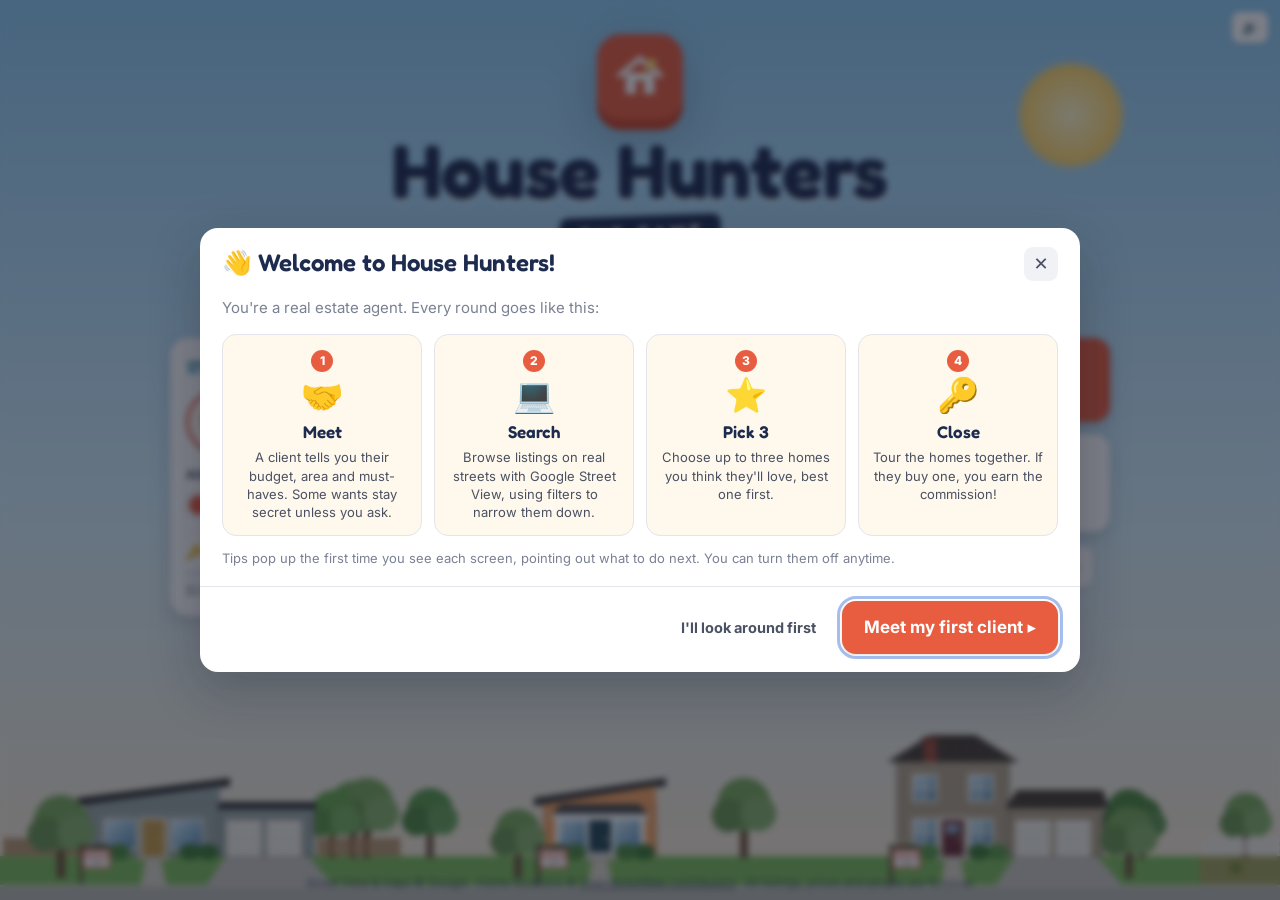
==== index.html @ ee0d6fe2 "Add files via upload" ====
<!doctype html>
<!-- House Hunters - The Game: the whole game in one file (built 2026-11-19).
     To change the game, edit the files in the "source" folder, then run:  node source/tools/build-single.js -->
<html lang="en">
<head>
  <meta charset="utf-8">
  <meta name="viewport" content="width=device-width, initial-scale=1">
  <title>House Hunters - The Game</title>
  <meta name="description" content="Meet picky home buyers, search real streets with Google Street View, and find them the one. Solo or multiplayer with lobby codes.">
  <link rel="icon" href="data:image/svg+xml,%3Csvg xmlns='http://www.w3.org/2000/svg' viewBox='0 0 64 64'%3E%3Crect width='64' height='64' rx='14' fill='%23e85d3f'/%3E%3Cpath d='M12 32 L32 14 L52 32' fill='none' stroke='%23fff' stroke-width='6' stroke-linecap='round' stroke-linejoin='round'/%3E%3Cpath d='M18 29 V52 H46 V29' fill='%23fff'/%3E%3Crect x='27' y='38' width='10' height='14' rx='2' fill='%23e85d3f'/%3E%3C/svg%3E">
  <link rel="preconnect" href="https://fonts.googleapis.com">
  <link rel="preconnect" href="https://fonts.gstatic.com" crossorigin>
  <link href="https://fonts.googleapis.com/css2?family=Fredoka:wght@400;500;600;700&family=Inter:wght@400;500;600;700;800&display=swap" rel="stylesheet">
  <style data-from="vendor/leaflet.css">
/* required styles */

.leaflet-pane,
.leaflet-tile,
.leaflet-marker-icon,
.leaflet-marker-shadow,
.leaflet-tile-container,
.leaflet-pane > svg,
.leaflet-pane > canvas,
.leaflet-zoom-box,
.leaflet-image-layer,
.leaflet-layer {
	position: absolute;
	left: 0;
	top: 0;
	}
.leaflet-container {
	overflow: hidden;
	}
.leaflet-tile,
.leaflet-marker-icon,
.leaflet-marker-shadow {
	-webkit-user-select: none;
	   -moz-user-select: none;
	        user-select: none;
	  -webkit-user-drag: none;
	}
/* Prevents IE11 from highlighting tiles in blue */
.leaflet-tile::selection {
	background: transparent;
}
/* Safari renders non-retina tile on retina better with this, but Chrome is worse */
.leaflet-safari .leaflet-tile {
	image-rendering: -webkit-optimize-contrast;
	}
/* hack that prevents hw layers "stretching" when loading new tiles */
.leaflet-safari .leaflet-tile-container {
	width: 1600px;
	height: 1600px;
	-webkit-transform-origin: 0 0;
	}
.leaflet-marker-icon,
.leaflet-marker-shadow {
	display: block;
	}
/* .leaflet-container svg: reset svg max-width decleration shipped in Joomla! (joomla.org) 3.x */
/* .leaflet-container img: map is broken in FF if you have max-width: 100% on tiles */
.leaflet-container .leaflet-overlay-pane svg {
	max-width: none !important;
	max-height: none !important;
	}
.leaflet-container .leaflet-marker-pane img,
.leaflet-container .leaflet-shadow-pane img,
.leaflet-container .leaflet-tile-pane img,
.leaflet-container img.leaflet-image-layer,
.leaflet-container .leaflet-tile {
	max-width: none !important;
	max-height: none !important;
	width: auto;
	padding: 0;
	}

.leaflet-container img.leaflet-tile {
	/* See: https://bugs.chromium.org/p/chromium/issues/detail?id=600120 */
	mix-blend-mode: plus-lighter;
}

.leaflet-container.leaflet-touch-zoom {
	-ms-touch-action: pan-x pan-y;
	touch-action: pan-x pan-y;
	}
.leaflet-container.leaflet-touch-drag {
	-ms-touch-action: pinch-zoom;
	/* Fallback for FF which doesn't support pinch-zoom */
	touch-action: none;
	touch-action: pinch-zoom;
}
.leaflet-container.leaflet-touch-drag.leaflet-touch-zoom {
	-ms-touch-action: none;
	touch-action: none;
}
.leaflet-container {
	-webkit-tap-highlight-color: transparent;
}
.leaflet-container a {
	-webkit-tap-highlight-color: rgba(51, 181, 229, 0.4);
}
.leaflet-tile {
	filter: inherit;
	visibility: hidden;
	}
.leaflet-tile-loaded {
	visibility: inherit;
	}
.leaflet-zoom-box {
	width: 0;
	height: 0;
	-moz-box-sizing: border-box;
	     box-sizing: border-box;
	z-index: 800;
	}
/* workaround for https://bugzilla.mozilla.org/show_bug.cgi?id=888319 */
.leaflet-overlay-pane svg {
	-moz-user-select: none;
	}

.leaflet-pane         { z-index: 400; }

.leaflet-tile-pane    { z-index: 200; }
.leaflet-overlay-pane { z-index: 400; }
.leaflet-shadow-pane  { z-index: 500; }
.leaflet-marker-pane  { z-index: 600; }
.leaflet-tooltip-pane   { z-index: 650; }
.leaflet-popup-pane   { z-index: 700; }

.leaflet-map-pane canvas { z-index: 100; }
.leaflet-map-pane svg    { z-index: 200; }

.leaflet-vml-shape {
	width: 1px;
	height: 1px;
	}
.lvml {
	behavior: url(#default#VML);
	display: inline-block;
	position: absolute;
	}


/* control positioning */

.leaflet-control {
	position: relative;
	z-index: 800;
	pointer-events: visiblePainted; /* IE 9-10 doesn't have auto */
	pointer-events: auto;
	}
.leaflet-top,
.leaflet-bottom {
	position: absolute;
	z-index: 1000;
	pointer-events: none;
	}
.leaflet-top {
	top: 0;
	}
.leaflet-right {
	right: 0;
	}
.leaflet-bottom {
	bottom: 0;
	}
.leaflet-left {
	left: 0;
	}
.leaflet-control {
	float: left;
	clear: both;
	}
.leaflet-right .leaflet-control {
	float: right;
	}
.leaflet-top .leaflet-control {
	margin-top: 10px;
	}
.leaflet-bottom .leaflet-control {
	margin-bottom: 10px;
	}
.leaflet-left .leaflet-control {
	margin-left: 10px;
	}
.leaflet-right .leaflet-control {
	margin-right: 10px;
	}


/* zoom and fade animations */

.leaflet-fade-anim .leaflet-popup {
	opacity: 0;
	-webkit-transition: opacity 0.2s linear;
	   -moz-transition: opacity 0.2s linear;
	        transition: opacity 0.2s linear;
	}
.leaflet-fade-anim .leaflet-map-pane .leaflet-popup {
	opacity: 1;
	}
.leaflet-zoom-animated {
	-webkit-transform-origin: 0 0;
	    -ms-transform-origin: 0 0;
	        transform-origin: 0 0;
	}
svg.leaflet-zoom-animated {
	will-change: transform;
}

.leaflet-zoom-anim .leaflet-zoom-animated {
	-webkit-transition: -webkit-transform 0.25s cubic-bezier(0,0,0.25,1);
	   -moz-transition:    -moz-transform 0.25s cubic-bezier(0,0,0.25,1);
	        transition:         transform 0.25s cubic-bezier(0,0,0.25,1);
	}
.leaflet-zoom-anim .leaflet-tile,
.leaflet-pan-anim .leaflet-tile {
	-webkit-transition: none;
	   -moz-transition: none;
	        transition: none;
	}

.leaflet-zoom-anim .leaflet-zoom-hide {
	visibility: hidden;
	}


/* cursors */

.leaflet-interactive {
	cursor: pointer;
	}
.leaflet-grab {
	cursor: -webkit-grab;
	cursor:    -moz-grab;
	cursor:         grab;
	}
.leaflet-crosshair,
.leaflet-crosshair .leaflet-interactive {
	cursor: crosshair;
	}
.leaflet-popup-pane,
.leaflet-control {
	cursor: auto;
	}
.leaflet-dragging .leaflet-grab,
.leaflet-dragging .leaflet-grab .leaflet-interactive,
.leaflet-dragging .leaflet-marker-draggable {
	cursor: move;
	cursor: -webkit-grabbing;
	cursor:    -moz-grabbing;
	cursor:         grabbing;
	}

/* marker & overlays interactivity */
.leaflet-marker-icon,
.leaflet-marker-shadow,
.leaflet-image-layer,
.leaflet-pane > svg path,
.leaflet-tile-container {
	pointer-events: none;
	}

.leaflet-marker-icon.leaflet-interactive,
.leaflet-image-layer.leaflet-interactive,
.leaflet-pane > svg path.leaflet-interactive,
svg.leaflet-image-layer.leaflet-interactive path {
	pointer-events: visiblePainted; /* IE 9-10 doesn't have auto */
	pointer-events: auto;
	}

/* visual tweaks */

.leaflet-container {
	background: #ddd;
	outline-offset: 1px;
	}
.leaflet-container a {
	color: #0078A8;
	}
.leaflet-zoom-box {
	border: 2px dotted #38f;
	background: rgba(255,255,255,0.5);
	}


/* general typography */
.leaflet-container {
	font-family: "Helvetica Neue", Arial, Helvetica, sans-serif;
	font-size: 12px;
	font-size: 0.75rem;
	line-height: 1.5;
	}


/* general toolbar styles */

.leaflet-bar {
	box-shadow: 0 1px 5px rgba(0,0,0,0.65);
	border-radius: 4px;
	}
.leaflet-bar a {
	background-color: #fff;
	border-bottom: 1px solid #ccc;
	width: 26px;
	height: 26px;
	line-height: 26px;
	display: block;
	text-align: center;
	text-decoration: none;
	color: black;
	}
.leaflet-bar a,
.leaflet-control-layers-toggle {
	background-position: 50% 50%;
	background-repeat: no-repeat;
	display: block;
	}
.leaflet-bar a:hover,
.leaflet-bar a:focus {
	background-color: #f4f4f4;
	}
.leaflet-bar a:first-child {
	border-top-left-radius: 4px;
	border-top-right-radius: 4px;
	}
.leaflet-bar a:last-child {
	border-bottom-left-radius: 4px;
	border-bottom-right-radius: 4px;
	border-bottom: none;
	}
.leaflet-bar a.leaflet-disabled {
	cursor: default;
	background-color: #f4f4f4;
	color: #bbb;
	}

.leaflet-touch .leaflet-bar a {
	width: 30px;
	height: 30px;
	line-height: 30px;
	}
.leaflet-touch .leaflet-bar a:first-child {
	border-top-left-radius: 2px;
	border-top-right-radius: 2px;
	}
.leaflet-touch .leaflet-bar a:last-child {
	border-bottom-left-radius: 2px;
	border-bottom-right-radius: 2px;
	}

/* zoom control */

.leaflet-control-zoom-in,
.leaflet-control-zoom-out {
	font: bold 18px 'Lucida Console', Monaco, monospace;
	text-indent: 1px;
	}

.leaflet-touch .leaflet-control-zoom-in, .leaflet-touch .leaflet-control-zoom-out  {
	font-size: 22px;
	}


/* layers control */

.leaflet-control-layers {
	box-shadow: 0 1px 5px rgba(0,0,0,0.4);
	background: #fff;
	border-radius: 5px;
	}
.leaflet-control-layers-toggle {
	background-image: url(images/layers.png);
	width: 36px;
	height: 36px;
	}
.leaflet-retina .leaflet-control-layers-toggle {
	background-image: url(images/layers-2x.png);
	background-size: 26px 26px;
	}
.leaflet-touch .leaflet-control-layers-toggle {
	width: 44px;
	height: 44px;
	}
.leaflet-control-layers .leaflet-control-layers-list,
.leaflet-control-layers-expanded .leaflet-control-layers-toggle {
	display: none;
	}
.leaflet-control-layers-expanded .leaflet-control-layers-list {
	display: block;
	position: relative;
	}
.leaflet-control-layers-expanded {
	padding: 6px 10px 6px 6px;
	color: #333;
	background: #fff;
	}
.leaflet-control-layers-scrollbar {
	overflow-y: scroll;
	overflow-x: hidden;
	padding-right: 5px;
	}
.leaflet-control-layers-selector {
	margin-top: 2px;
	position: relative;
	top: 1px;
	}
.leaflet-control-layers label {
	display: block;
	font-size: 13px;
	font-size: 1.08333em;
	}
.leaflet-control-layers-separator {
	height: 0;
	border-top: 1px solid #ddd;
	margin: 5px -10px 5px -6px;
	}

/* Default icon URLs */
.leaflet-default-icon-path { /* used only in path-guessing heuristic, see L.Icon.Default */
	background-image: url(images/marker-icon.png);
	}


/* attribution and scale controls */

.leaflet-container .leaflet-control-attribution {
	background: #fff;
	background: rgba(255, 255, 255, 0.8);
	margin: 0;
	}
.leaflet-control-attribution,
.leaflet-control-scale-line {
	padding: 0 5px;
	color: #333;
	line-height: 1.4;
	}
.leaflet-control-attribution a {
	text-decoration: none;
	}
.leaflet-control-attribution a:hover,
.leaflet-control-attribution a:focus {
	text-decoration: underline;
	}
.leaflet-attribution-flag {
	display: inline !important;
	vertical-align: baseline !important;
	width: 1em;
	height: 0.6669em;
	}
.leaflet-left .leaflet-control-scale {
	margin-left: 5px;
	}
.leaflet-bottom .leaflet-control-scale {
	margin-bottom: 5px;
	}
.leaflet-control-scale-line {
	border: 2px solid #777;
	border-top: none;
	line-height: 1.1;
	padding: 2px 5px 1px;
	white-space: nowrap;
	-moz-box-sizing: border-box;
	     box-sizing: border-box;
	background: rgba(255, 255, 255, 0.8);
	text-shadow: 1px 1px #fff;
	}
.leaflet-control-scale-line:not(:first-child) {
	border-top: 2px solid #777;
	border-bottom: none;
	margin-top: -2px;
	}
.leaflet-control-scale-line:not(:first-child):not(:last-child) {
	border-bottom: 2px solid #777;
	}

.leaflet-touch .leaflet-control-attribution,
.leaflet-touch .leaflet-control-layers,
.leaflet-touch .leaflet-bar {
	box-shadow: none;
	}
.leaflet-touch .leaflet-control-layers,
.leaflet-touch .leaflet-bar {
	border: 2px solid rgba(0,0,0,0.2);
	background-clip: padding-box;
	}


/* popup */

.leaflet-popup {
	position: absolute;
	text-align: center;
	margin-bottom: 20px;
	}
.leaflet-popup-content-wrapper {
	padding: 1px;
	text-align: left;
	border-radius: 12px;
	}
.leaflet-popup-content {
	margin: 13px 24px 13px 20px;
	line-height: 1.3;
	font-size: 13px;
	font-size: 1.08333em;
	min-height: 1px;
	}
.leaflet-popup-content p {
	margin: 17px 0;
	margin: 1.3em 0;
	}
.leaflet-popup-tip-container {
	width: 40px;
	height: 20px;
	position: absolute;
	left: 50%;
	margin-top: -1px;
	margin-left: -20px;
	overflow: hidden;
	pointer-events: none;
	}
.leaflet-popup-tip {
	width: 17px;
	height: 17px;
	padding: 1px;

	margin: -10px auto 0;
	pointer-events: auto;

	-webkit-transform: rotate(45deg);
	   -moz-transform: rotate(45deg);
	    -ms-transform: rotate(45deg);
	        transform: rotate(45deg);
	}
.leaflet-popup-content-wrapper,
.leaflet-popup-tip {
	background: white;
	color: #333;
	box-shadow: 0 3px 14px rgba(0,0,0,0.4);
	}
.leaflet-container a.leaflet-popup-close-button {
	position: absolute;
	top: 0;
	right: 0;
	border: none;
	text-align: center;
	width: 24px;
	height: 24px;
	font: 16px/24px Tahoma, Verdana, sans-serif;
	color: #757575;
	text-decoration: none;
	background: transparent;
	}
.leaflet-container a.leaflet-popup-close-button:hover,
.leaflet-container a.leaflet-popup-close-button:focus {
	color: #585858;
	}
.leaflet-popup-scrolled {
	overflow: auto;
	}

.leaflet-oldie .leaflet-popup-content-wrapper {
	-ms-zoom: 1;
	}
.leaflet-oldie .leaflet-popup-tip {
	width: 24px;
	margin: 0 auto;

	-ms-filter: "progid:DXImageTransform.Microsoft.Matrix(M11=0.70710678, M12=0.70710678, M21=-0.70710678, M22=0.70710678)";
	filter: progid:DXImageTransform.Microsoft.Matrix(M11=0.70710678, M12=0.70710678, M21=-0.70710678, M22=0.70710678);
	}

.leaflet-oldie .leaflet-control-zoom,
.leaflet-oldie .leaflet-control-layers,
.leaflet-oldie .leaflet-popup-content-wrapper,
.leaflet-oldie .leaflet-popup-tip {
	border: 1px solid #999;
	}


/* div icon */

.leaflet-div-icon {
	background: #fff;
	border: 1px solid #666;
	}


/* Tooltip */
/* Base styles for the element that has a tooltip */
.leaflet-tooltip {
	position: absolute;
	padding: 6px;
	background-color: #fff;
	border: 1px solid #fff;
	border-radius: 3px;
	color: #222;
	white-space: nowrap;
	-webkit-user-select: none;
	-moz-user-select: none;
	-ms-user-select: none;
	user-select: none;
	pointer-events: none;
	box-shadow: 0 1px 3px rgba(0,0,0,0.4);
	}
.leaflet-tooltip.leaflet-interactive {
	cursor: pointer;
	pointer-events: auto;
	}
.leaflet-tooltip-top:before,
.leaflet-tooltip-bottom:before,
.leaflet-tooltip-left:before,
.leaflet-tooltip-right:before {
	position: absolute;
	pointer-events: none;
	border: 6px solid transparent;
	background: transparent;
	content: "";
	}

/* Directions */

.leaflet-tooltip-bottom {
	margin-top: 6px;
}
.leaflet-tooltip-top {
	margin-top: -6px;
}
.leaflet-tooltip-bottom:before,
.leaflet-tooltip-top:before {
	left: 50%;
	margin-left: -6px;
	}
.leaflet-tooltip-top:before {
	bottom: 0;
	margin-bottom: -12px;
	border-top-color: #fff;
	}
.leaflet-tooltip-bottom:before {
	top: 0;
	margin-top: -12px;
	margin-left: -6px;
	border-bottom-color: #fff;
	}
.leaflet-tooltip-left {
	margin-left: -6px;
}
.leaflet-tooltip-right {
	margin-left: 6px;
}
.leaflet-tooltip-left:before,
.leaflet-tooltip-right:before {
	top: 50%;
	margin-top: -6px;
	}
.leaflet-tooltip-left:before {
	right: 0;
	margin-right: -12px;
	border-left-color: #fff;
	}
.leaflet-tooltip-right:before {
	left: 0;
	margin-left: -12px;
	border-right-color: #fff;
	}

/* Printing */

@media print {
	/* Prevent printers from removing background-images of controls. */
	.leaflet-control {
		-webkit-print-color-adjust: exact;
		print-color-adjust: exact;
		}
	}

</style>
  <style data-from="css/style.css">
/* ==========================================================================
   House Hunters - The Game
   ========================================================================== */
:root {
  --coral: #e85d3f;
  --coral-d: #c94428;
  --coral-l: #ffe3da;
  --navy: #1d2b4f;
  --navy-2: #2c3e6b;
  --ink: #1f2430;
  --ink-2: #4a5163;
  --ink-3: #7a8194;
  --line: #e3e5ea;
  --bg: #fbf7f0;
  --paper: #ffffff;
  --cream: #fff8ec;
  --teal: #2a9d8f;
  --teal-l: #dff3ef;
  --gold: #f4b63f;
  --gold-l: #fff1d1;
  --green: #2f9e5b;
  --green-l: #def5e6;
  --red: #d64545;
  --red-l: #fde4e4;
  --blue: #3b6fd8;
  --blue-l: #e3ecff;
  --purple: #7b5cd6;
  --shadow-1: 0 1px 2px rgba(20, 25, 40, .08), 0 2px 6px rgba(20, 25, 40, .06);
  --shadow-2: 0 6px 18px rgba(20, 25, 40, .12), 0 2px 6px rgba(20, 25, 40, .08);
  --shadow-3: 0 18px 50px rgba(20, 25, 40, .25);
  --r: 12px;
  --display: "Fredoka", "Segoe UI", system-ui, sans-serif;
  --ui: "Inter", "Segoe UI", system-ui, -apple-system, sans-serif;
}
* { box-sizing: border-box; }
html, body { height: 100%; margin: 0; }
body {
  font-family: var(--ui);
  color: var(--ink);
  background: var(--navy);
  font-size: 15px;
  line-height: 1.45;
  -webkit-font-smoothing: antialiased;
  overflow: hidden;
}
button, input, select, textarea { font: inherit; color: inherit; }
button { cursor: pointer; }
a { color: var(--blue); }
img, svg { display: block; }
::selection { background: var(--coral-l); }
.reduced-motion *, .reduced-motion *::before, .reduced-motion *::after { animation-duration: .001s !important; transition-duration: .001s !important; }

#app { position: fixed; inset: 0; }
.screen { position: absolute; inset: 0; display: none; overflow: hidden; }
.screen.active { display: flex; flex-direction: column; animation: screenIn .35s ease; }
@keyframes screenIn { from { opacity: 0; transform: translateY(8px); } to { opacity: 1; transform: none; } }

/* ---------- buttons & inputs ---------- */
.btn {
  display: inline-flex; align-items: center; justify-content: center; gap: 8px;
  border: 0; border-radius: 10px; padding: 10px 16px; font-weight: 700; font-size: 14.5px;
  background: var(--paper); color: var(--ink); box-shadow: var(--shadow-1);
  transition: transform .08s ease, box-shadow .15s ease, background .15s ease, opacity .15s;
  white-space: nowrap; user-select: none;
}
.btn:hover { transform: translateY(-1px); box-shadow: var(--shadow-2); }
.btn:active { transform: translateY(1px); box-shadow: var(--shadow-1); }
.btn:disabled { opacity: .45; cursor: not-allowed; transform: none; box-shadow: var(--shadow-1); }
.btn:focus-visible, .chip:focus-visible, input:focus-visible, select:focus-visible, textarea:focus-visible { outline: 3px solid rgba(59, 111, 216, .45); outline-offset: 2px; }
.btn-primary { background: var(--coral); color: #fff; }
.btn-primary:hover { background: var(--coral-d); }
.btn-teal { background: var(--teal); color: #fff; }
.btn-navy { background: var(--navy); color: #fff; }
.btn-gold { background: var(--gold); color: #3b2a00; }
.btn-ghost { background: transparent; box-shadow: none; color: var(--ink-2); }
.btn-ghost:hover { background: rgba(0, 0, 0, .05); box-shadow: none; }
.btn-danger { background: var(--red); color: #fff; }
.btn-lg { padding: 14px 22px; font-size: 17px; border-radius: 14px; }
.btn-sm { padding: 6px 10px; font-size: 13px; border-radius: 8px; }
.btn-xs { padding: 3px 8px; font-size: 12px; border-radius: 6px; box-shadow: none; }
.btn-block { width: 100%; }
.input, .select, textarea.input {
  width: 100%; border: 1.5px solid var(--line); border-radius: 9px; padding: 9px 11px; background: #fff;
  transition: border-color .15s;
}
.input:focus, .select:focus { border-color: var(--blue); outline: none; }
label.field { display: block; font-size: 12.5px; font-weight: 700; color: var(--ink-2); margin-bottom: 4px; text-transform: uppercase; letter-spacing: .04em; }
.chip {
  display: inline-flex; align-items: center; gap: 6px; padding: 6px 11px; border-radius: 999px;
  border: 1.5px solid var(--line); background: #fff; font-size: 13.5px; font-weight: 600; color: var(--ink-2);
}
.chip.on, .seg button.on { background: var(--navy); border-color: var(--navy); color: #fff; }
.seg { display: inline-flex; background: #eef0f4; border-radius: 10px; padding: 3px; gap: 2px; flex-wrap: wrap; }
.seg button { border: 0; background: transparent; padding: 7px 12px; border-radius: 8px; font-weight: 700; font-size: 13.5px; color: var(--ink-2); }
.seg button:hover:not(.on) { background: rgba(255, 255, 255, .7); }
.tag { display: inline-flex; align-items: center; gap: 4px; padding: 2px 8px; border-radius: 6px; font-size: 11.5px; font-weight: 800; letter-spacing: .02em; text-transform: uppercase; }
.tag-new { background: var(--blue-l); color: var(--blue); }
.tag-cut { background: var(--green-l); color: var(--green); }
.tag-pending { background: var(--red); color: #fff; }
.tag-open { background: var(--gold-l); color: #8a5a00; }
.tag-newbuild { background: #ede7ff; color: var(--purple); }
.muted { color: var(--ink-3); }
.small { font-size: 13px; }
.row { display: flex; align-items: center; gap: 10px; }
.row.wrap { flex-wrap: wrap; }
.spacer { flex: 1; }
.hidden { display: none !important; }
kbd { font-family: var(--ui); background: #eef0f4; border: 1px solid #d4d7de; border-bottom-width: 2px; border-radius: 5px; padding: 1px 6px; font-size: 12px; }

/* ---------- toasts ---------- */
#toasts { position: fixed; top: 14px; right: 14px; z-index: 1000; display: flex; flex-direction: column; gap: 8px; pointer-events: none; max-width: min(380px, calc(100vw - 28px)); }
.toast { background: var(--navy); color: #fff; padding: 11px 15px; border-radius: 11px; box-shadow: var(--shadow-2); font-size: 14px; font-weight: 600; animation: toastIn .3s ease; pointer-events: auto; display: flex; gap: 10px; align-items: flex-start; }
.toast.good { background: var(--green); }
.toast.bad { background: var(--red); }
.toast.gold { background: linear-gradient(135deg, #f4b63f, #e8873f); color: #2d1e00; }
.toast .t-icon { font-size: 18px; line-height: 1; }
.toast.out { animation: toastOut .3s ease forwards; }
@keyframes toastIn { from { opacity: 0; transform: translateX(30px); } }
@keyframes toastOut { to { opacity: 0; transform: translateX(30px); } }

/* ---------- modals ---------- */
.modal-back { position: fixed; inset: 0; background: rgba(15, 20, 35, .55); z-index: 500; display: flex; align-items: center; justify-content: center; padding: 18px; animation: fadeIn .2s ease; backdrop-filter: blur(3px); }
@keyframes fadeIn { from { opacity: 0; } }
.modal { background: var(--paper); border-radius: 18px; box-shadow: var(--shadow-3); width: min(560px, 100%); max-height: calc(100vh - 36px); display: flex; flex-direction: column; animation: popIn .25s cubic-bezier(.2, 1.3, .5, 1); }
.modal.wide { width: min(880px, 100%); }
.modal.xwide { width: min(1180px, 100%); height: calc(100vh - 36px); }
@keyframes popIn { from { opacity: 0; transform: scale(.94); } }
.modal-head { padding: 18px 22px 10px; display: flex; align-items: center; gap: 10px; }
.modal-head h2 { margin: 0; font-family: var(--display); font-weight: 600; font-size: 24px; color: var(--navy); }
.modal-body { padding: 6px 22px 18px; overflow: auto; }
.modal-foot { padding: 14px 22px 18px; display: flex; gap: 10px; justify-content: flex-end; border-top: 1px solid var(--line); }
.modal-x { margin-left: auto; width: 34px; height: 34px; border-radius: 9px; border: 0; background: #f1f2f5; font-size: 18px; color: var(--ink-2); }
.modal-x:hover { background: #e6e8ee; }
.opt-group { margin: 14px 0; }
.opt-group .desc { font-size: 13px; color: var(--ink-3); margin-top: 6px; min-height: 18px; }

/* ==========================================================================
   Title screen
   ========================================================================== */
#screen-title { background: linear-gradient(180deg, #8ec9f0 0%, #cfe9f8 55%, #f8e7cf 100%); align-items: center; justify-content: flex-start; overflow-y: auto; }
.title-street { position: absolute; left: 0; right: 0; bottom: 0; height: 250px; overflow: hidden; pointer-events: none; }
.title-street-track { display: flex; position: absolute; bottom: 0; left: 0; animation: streetScroll 90s linear infinite; }
.title-street-track .house-svg { width: 400px; height: 250px; flex: none; }
@keyframes streetScroll { to { transform: translateX(-50%); } }
.title-sun { position: absolute; top: 60px; right: 12%; width: 110px; height: 110px; border-radius: 50%; background: radial-gradient(circle, #fff6c9 0%, #ffd66b 60%, rgba(255, 214, 107, 0) 72%); animation: sunPulse 6s ease-in-out infinite; }
@keyframes sunPulse { 50% { transform: scale(1.06); } }
.title-wrap { position: relative; z-index: 2; width: min(980px, 100%); padding: 34px 20px 270px; display: flex; flex-direction: column; align-items: center; }
.logo { text-align: center; }
.logo .logo-mark { display: inline-flex; align-items: center; justify-content: center; width: 86px; height: 86px; border-radius: 24px; background: var(--coral); box-shadow: 0 10px 0 var(--coral-d), var(--shadow-3); margin-bottom: 14px; animation: bob 3.5s ease-in-out infinite; }
@keyframes bob { 50% { transform: translateY(-6px) rotate(-2deg); } }
.logo h1 { margin: 0; font-family: var(--display); font-weight: 700; font-size: clamp(42px, 7vw, 76px); line-height: .95; color: var(--navy); letter-spacing: -.5px; text-shadow: 0 3px 0 rgba(255, 255, 255, .7); }
.logo .sub { display: inline-block; margin-top: 10px; background: var(--navy); color: #fff; font-family: var(--display); font-weight: 600; letter-spacing: .3em; padding: 5px 16px 5px 20px; border-radius: 8px; font-size: 17px; transform: rotate(-2deg); }
.tagline { margin: 16px 0 22px; color: var(--navy-2); font-size: 17px; font-weight: 500; text-align: center; max-width: 560px; }
.title-grid { display: grid; grid-template-columns: 300px 1fr; gap: 18px; width: 100%; align-items: start; }
.agent-card { background: var(--paper); border-radius: 18px; box-shadow: var(--shadow-2); padding: 16px; }
.agent-card h3 { margin: 0 0 10px; font-family: var(--display); font-weight: 600; color: var(--navy); font-size: 18px; display: flex; align-items: center; gap: 8px; }
.agent-id { display: flex; align-items: center; gap: 12px; margin-bottom: 12px; }
.agent-id .avatar-wrap { width: 64px; height: 64px; border-radius: 50%; overflow: hidden; background: var(--cream); flex: none; border: 3px solid var(--coral); }
.agent-id .avatar-wrap svg { width: 64px; height: 75px; margin-top: 2px; }
.swatches { display: flex; gap: 6px; flex-wrap: wrap; margin-top: 8px; }
.swatch { width: 26px; height: 26px; border-radius: 50%; border: 3px solid #fff; box-shadow: 0 0 0 1.5px var(--line); }
.swatch.on { box-shadow: 0 0 0 2.5px var(--navy); }
.rank-line { margin-top: 12px; padding-top: 12px; border-top: 1px dashed var(--line); font-size: 13.5px; color: var(--ink-2); }
.rank-line b { color: var(--navy); }
.menu-buttons { display: grid; grid-template-columns: 1fr 1fr; gap: 12px; }
.menu-btn { display: flex; align-items: center; gap: 14px; text-align: left; padding: 16px 18px; border-radius: 16px; border: 0; background: var(--paper); box-shadow: var(--shadow-2); transition: transform .1s, box-shadow .15s; }
.menu-btn:hover { transform: translateY(-2px); box-shadow: var(--shadow-3); }
.menu-btn .mi { font-size: 30px; width: 52px; height: 52px; border-radius: 14px; display: flex; align-items: center; justify-content: center; flex: none; }
.menu-btn b { display: block; font-family: var(--display); font-weight: 600; font-size: 19px; color: var(--navy); }
.menu-btn span { display: block; font-size: 13px; color: var(--ink-3); margin-top: 1px; }
.menu-btn.primary { background: var(--coral); grid-column: span 2; }
.menu-btn.primary b, .menu-btn.primary span { color: #fff; }
.menu-btn.primary span { opacity: .9; }
.menu-btn.primary .mi { background: rgba(255, 255, 255, .2); }
.menu-small { display: flex; gap: 8px; justify-content: center; margin-top: 14px; flex-wrap: wrap; }
.title-foot { position: fixed; bottom: 8px; left: 0; right: 0; text-align: center; font-size: 11.5px; color: rgba(29, 43, 79, .7); z-index: 3; pointer-events: none; }
.title-foot a { pointer-events: auto; color: inherit; }
.sound-toggle { position: fixed; top: 12px; right: 12px; z-index: 50; }

/* ==========================================================================
   Lobby
   ========================================================================== */
#screen-lobby { background: radial-gradient(1200px 600px at 20% 0%, #2c3e6b 0%, var(--navy) 60%); color: #fff; overflow-y: auto; }
.lobby-wrap { width: min(1100px, 100%); margin: 0 auto; padding: 24px 20px 30px; display: grid; grid-template-columns: 1.1fr 1fr; gap: 18px; }
.lobby-head { grid-column: 1 / -1; display: flex; align-items: center; gap: 14px; flex-wrap: wrap; }
.lobby-head h2 { margin: 0; font-family: var(--display); font-weight: 600; font-size: 30px; }
.code-box { display: flex; align-items: center; gap: 10px; background: rgba(255, 255, 255, .08); border: 2px dashed rgba(255, 255, 255, .35); border-radius: 14px; padding: 8px 10px 8px 16px; }
.code-box .code { font-family: var(--display); font-size: 34px; font-weight: 700; letter-spacing: .18em; color: var(--gold); }
.code-box small { display: block; font-size: 11px; opacity: .7; text-transform: uppercase; letter-spacing: .1em; }
.panel { background: var(--paper); color: var(--ink); border-radius: 18px; box-shadow: var(--shadow-2); padding: 16px 18px; }
.panel h3 { margin: 0 0 12px; font-family: var(--display); font-weight: 600; font-size: 19px; color: var(--navy); display: flex; align-items: center; gap: 8px; }
.player-list { display: flex; flex-direction: column; gap: 8px; }
.player-row { display: flex; align-items: center; gap: 10px; padding: 8px 10px; border-radius: 12px; background: #f6f7fa; }
.player-row .pav { width: 40px; height: 40px; border-radius: 50%; overflow: hidden; background: #fff; flex: none; border: 2.5px solid var(--c, var(--coral)); }
.player-row .pav svg { width: 40px; height: 47px; }
.player-row .pname { font-weight: 700; }
.player-row .badge { font-size: 11px; font-weight: 800; padding: 2px 7px; border-radius: 6px; background: var(--gold-l); color: #8a5a00; text-transform: uppercase; }
.player-row .badge.you { background: var(--blue-l); color: var(--blue); }
.player-row.empty { background: transparent; border: 2px dashed var(--line); color: var(--ink-3); justify-content: center; font-size: 13.5px; }
.settings-grid { display: grid; gap: 14px; }
.settings-grid .opt label.field { margin-bottom: 6px; }
.lobby-actions { grid-column: 1 / -1; display: flex; gap: 10px; justify-content: flex-end; align-items: center; flex-wrap: wrap; }
.lobby-actions .note { color: rgba(255, 255, 255, .8); font-size: 14px; margin-right: auto; }

/* chat */
.chat { display: flex; flex-direction: column; min-height: 0; }
.chat-log { flex: 1; overflow-y: auto; display: flex; flex-direction: column; gap: 6px; padding: 4px 2px 8px; min-height: 120px; max-height: 260px; }
.chat-msg { font-size: 13.5px; line-height: 1.35; word-wrap: break-word; }
.chat-msg b { color: var(--c, var(--navy)); }
.chat-msg.sys { color: var(--ink-3); font-style: italic; font-size: 12.5px; }
.chat-form { display: flex; gap: 6px; }
.chat-form .input { padding: 7px 10px; }

/* ==========================================================================
   Game HUD (shared top bar)
   ========================================================================== */
.hud { flex: none; display: flex; align-items: center; gap: 12px; padding: 8px 14px; background: rgba(15, 22, 40, .92); color: #fff; z-index: 20; min-height: 52px; }
.hud .hud-logo { font-family: var(--display); font-weight: 700; font-size: 18px; display: flex; align-items: center; gap: 8px; }
.hud .hud-round { font-size: 13px; opacity: .85; }
.hud .hud-pill { background: rgba(255, 255, 255, .1); padding: 5px 11px; border-radius: 999px; font-size: 13px; font-weight: 600; display: flex; gap: 6px; align-items: center; }
.timer { font-family: var(--display); font-weight: 600; font-size: 20px; padding: 3px 14px; border-radius: 10px; background: rgba(255, 255, 255, .12); min-width: 92px; text-align: center; font-variant-numeric: tabular-nums; }
.timer.warn { background: var(--gold); color: #3b2a00; }
.timer.crit { background: var(--red); color: #fff; animation: pulse 1s infinite; }
@keyframes pulse { 50% { transform: scale(1.06); } }
.hud-players { display: flex; gap: 4px; }
.hud-player { width: 30px; height: 30px; border-radius: 50%; overflow: hidden; background: #fff; border: 2.5px solid var(--c); position: relative; }
.hud-player svg { width: 30px; height: 35px; }
.hud-player.done::after { content: "✓"; position: absolute; inset: 0; background: rgba(47, 158, 91, .82); color: #fff; font-weight: 900; display: flex; align-items: center; justify-content: center; font-size: 15px; }
.hud .btn { padding: 6px 11px; font-size: 13px; }
.hud .icon-btn { position: relative; }
.unread-dot { position: absolute; top: -3px; right: -3px; min-width: 17px; height: 17px; padding: 0 4px; border-radius: 9px; background: var(--coral); color: #fff; font-size: 11px; font-weight: 800; display: flex; align-items: center; justify-content: center; }

/* ==========================================================================
   Meeting (office scene)
   ========================================================================== */
#screen-meeting { background: #3b3f52; }
.office { position: relative; flex: 1; overflow: hidden; display: flex; }
.office-scene { position: relative; flex: 1; min-width: 0; overflow: hidden; background: linear-gradient(180deg, #efe4d2 0%, #e7d8c0 62%, #b98a5d 62%, #a87a4f 100%); }
.office-window { position: absolute; top: 6%; left: 7%; width: 34%; height: 40%; border: 12px solid #fff; border-radius: 6px; box-shadow: inset 0 0 0 3px #d9cdb8, var(--shadow-2); overflow: hidden; background: linear-gradient(180deg, #8ec9f0, #dff1fb); }
.office-window::after { content: ""; position: absolute; left: 50%; top: 0; bottom: 0; width: 8px; margin-left: -4px; background: #fff; }
.office-window svg { position: absolute; bottom: 0; left: 0; width: 100%; height: 75%; }
.office-art { position: absolute; top: 9%; right: 9%; width: 16%; aspect-ratio: 4/3; background: #fff; border: 8px solid #6b4f36; box-shadow: var(--shadow-2); display: flex; align-items: center; justify-content: center; overflow: hidden; }
.office-art svg { width: 100%; height: 100%; }
.office-plant { position: absolute; bottom: 38%; right: 3%; width: 11%; font-size: min(9vw, 120px); line-height: 1; text-align: center; }
.office-clock { position: absolute; top: 8%; left: 47%; width: 70px; height: 70px; border-radius: 50%; background: #fff; border: 5px solid #2b2b2b; box-shadow: var(--shadow-1); }
.office-clock::before, .office-clock::after { content: ""; position: absolute; left: 50%; top: 50%; width: 3px; background: #2b2b2b; transform-origin: bottom center; border-radius: 2px; }
.office-clock::before { height: 22px; margin: -22px 0 0 -1.5px; animation: spin 60s linear infinite; }
.office-clock::after { height: 16px; margin: -16px 0 0 -1.5px; transform: rotate(120deg); }
@keyframes spin { to { transform: rotate(360deg); } }
.clients-seat { position: absolute; left: 46%; bottom: 26.5%; transform: translateX(-50%); display: flex; align-items: flex-end; gap: 4px; z-index: 2; }
.clients-seat .person { filter: drop-shadow(0 6px 6px rgba(0, 0, 0, .15)); }
.clients-seat .pet { font-size: 54px; margin-left: -6px; align-self: flex-end; margin-bottom: 4px; animation: wag 1.2s ease-in-out infinite; transform-origin: bottom; }
.clients-seat .kid { font-size: 40px; align-self: flex-end; }
@keyframes wag { 50% { transform: rotate(-6deg); } }
.clients-enter { animation: walkIn 1.1s cubic-bezier(.2, .9, .3, 1); }
@keyframes walkIn { from { transform: translateX(60vw); } }
.talking .mouth { animation: talk .22s infinite alternate; transform-origin: 60px 75px; }
@keyframes talk { to { transform: scaleY(.4); } }
.person .eyes { animation: blink 5s infinite; transform-origin: 60px 54px; }
@keyframes blink { 0%, 96%, 100% { transform: scaleY(1); } 98% { transform: scaleY(.1); } }
.desk { position: absolute; left: 0; right: 0; bottom: 0; height: 28%; background: linear-gradient(180deg, #8a5a35 0%, #774b2b 14%, #6a4226 100%); box-shadow: 0 -6px 18px rgba(0, 0, 0, .25); z-index: 3; }
.desk::before { content: ""; position: absolute; left: 0; right: 0; top: 0; height: 14px; background: #9c6a42; }
.desk-items { position: absolute; left: 0; right: 0; bottom: 28%; height: 0; z-index: 4; }
.desk-monitor { position: absolute; right: 7%; bottom: -12px; width: 190px; height: 130px; background: #20242e; border-radius: 10px; border: 6px solid #2f3442; box-shadow: var(--shadow-2); display: flex; align-items: center; justify-content: center; color: #fff; font-family: var(--display); font-weight: 600; cursor: pointer; transition: transform .15s; }
.desk-monitor:hover { transform: translateY(-3px); }
.desk-monitor::after { content: ""; position: absolute; bottom: -26px; left: 50%; width: 46px; height: 22px; margin-left: -23px; background: #2f3442; clip-path: polygon(30% 0, 70% 0, 100% 100%, 0 100%); }
.desk-monitor .scr { width: 100%; height: 100%; background: linear-gradient(135deg, #e85d3f, #f4a261); border-radius: 4px; display: flex; flex-direction: column; align-items: center; justify-content: center; gap: 4px; font-size: 15px; }
.desk-mug { position: absolute; left: 9%; bottom: -8px; font-size: 44px; }
.desk-name { position: absolute; left: 24%; bottom: -34px; transform: translateX(-50%); background: linear-gradient(180deg, #3a3a3a, #1f1f1f); color: #f4d27a; padding: 6px 18px; border-radius: 4px; font-weight: 700; font-size: 14px; letter-spacing: .08em; text-transform: uppercase; box-shadow: var(--shadow-2); white-space: nowrap; }
.desk-papers { position: absolute; left: 30%; bottom: -16px; width: 120px; height: 18px; background: #fff; transform: rotate(-4deg); box-shadow: 0 2px 0 #ddd, 0 4px 0 #eee; }

.dialog { position: absolute; left: 50%; bottom: 3%; transform: translateX(-50%); width: min(820px, 94%); z-index: 6; background: var(--paper); border-radius: 18px; box-shadow: var(--shadow-3); padding: 16px 20px 14px; border: 3px solid var(--navy); }
.dialog .who { position: absolute; top: -16px; left: 18px; background: var(--navy); color: #fff; font-family: var(--display); font-weight: 600; padding: 3px 14px; border-radius: 9px; font-size: 15px; }
.dialog .text { font-size: 18px; line-height: 1.5; min-height: 54px; color: var(--ink); }
.dialog .text .caret { display: inline-block; width: 9px; height: 18px; background: var(--coral); margin-left: 2px; vertical-align: -3px; animation: caret .8s steps(1) infinite; }
@keyframes caret { 50% { opacity: 0; } }
.dialog .dlg-foot { display: flex; align-items: center; gap: 10px; margin-top: 8px; }
.dialog .progress { font-size: 12.5px; color: var(--ink-3); }
.ask-panel { margin-top: 10px; }
.ask-grid { display: grid; grid-template-columns: 1fr 1fr; gap: 7px; }
.ask-btn { text-align: left; border: 1.5px solid var(--line); background: #fff; border-radius: 10px; padding: 8px 11px; font-size: 14px; font-weight: 600; display: flex; gap: 8px; align-items: center; transition: background .12s, border-color .12s; }
.ask-btn:hover:not(:disabled) { border-color: var(--coral); background: var(--coral-l); }
.ask-btn:disabled { opacity: .5; cursor: default; }
.ask-btn.asked { background: var(--teal-l); border-color: var(--teal); opacity: 1; }
.ask-btn .qi { font-size: 18px; }
.meeting-side { width: 340px; flex: none; background: var(--cream); border-left: 1px solid #e6d9c3; display: flex; flex-direction: column; min-height: 0; }
.meeting-side .side-head { padding: 12px 16px; border-bottom: 1px dashed #e0cfb1; font-family: var(--display); font-weight: 600; color: var(--navy); font-size: 18px; display: flex; align-items: center; gap: 8px; }
.meeting-side .side-body { flex: 1; overflow-y: auto; padding: 12px 16px; }
.talk-log { display: flex; flex-direction: column; gap: 8px; }
.talk-line { background: #fff; border-radius: 12px 12px 12px 4px; padding: 8px 11px; font-size: 13.5px; box-shadow: var(--shadow-1); }
.talk-line.me { background: var(--navy); color: #fff; border-radius: 12px 12px 4px 12px; align-self: flex-end; max-width: 88%; }
.talk-line.reveal { border-left: 4px solid var(--teal); }

/* ---------- client brief (notepad) ---------- */
.brief { background: #fffdf3; border-radius: 12px; box-shadow: var(--shadow-1); padding: 14px 14px 12px; position: relative; background-image: repeating-linear-gradient(180deg, transparent 0 25px, #eef3fb 25px 26px); }
.brief::before { content: ""; position: absolute; left: 34px; top: 0; bottom: 0; width: 1.5px; background: #f5c2b6; }
.brief h4 { margin: 0 0 6px; font-family: var(--display); font-weight: 600; font-size: 17px; color: var(--navy); padding-left: 30px; }
.brief .bline { display: flex; gap: 8px; padding: 3px 0 3px 0; font-size: 13.5px; line-height: 1.4; align-items: flex-start; }
.brief .bline .bi { width: 24px; text-align: center; flex: none; font-size: 14px; }
.brief .bline .bt { flex: 1; }
.brief .bline.must .bt b { color: var(--red); }
.brief .bline.deal .bt b { color: var(--purple); }
.brief .bline.nice .bt b { color: var(--teal); }
.brief .learned { font-size: 10.5px; font-weight: 800; background: var(--teal-l); color: var(--teal); padding: 1px 6px; border-radius: 5px; margin-left: 4px; text-transform: uppercase; }
.brief .bsec { margin-top: 8px; padding-left: 32px; font-size: 11px; font-weight: 800; color: var(--ink-3); letter-spacing: .08em; text-transform: uppercase; }
.brief .unknown { padding-left: 32px; font-size: 12.5px; color: var(--ink-3); font-style: italic; margin-top: 6px; }
.brief textarea { width: 100%; margin-top: 8px; border: 1.5px dashed #e3d6b8; background: rgba(255, 255, 255, .6); border-radius: 8px; padding: 7px 9px; font-size: 13px; min-height: 64px; resize: vertical; }
.brief .apply { margin-left: auto; }

/* ==========================================================================
   Computer + Roofline website
   ========================================================================== */
#screen-computer { background: #2a2e3a; }
.desktop { flex: 1; display: flex; min-height: 0; padding: 10px; gap: 10px; background: radial-gradient(900px 500px at 30% 20%, #3b4766, #22283a); }
.browser { flex: 1; min-width: 0; display: flex; flex-direction: column; background: #fff; border-radius: 12px; overflow: hidden; box-shadow: var(--shadow-3); }
.browser-bar { flex: none; display: flex; align-items: center; gap: 8px; padding: 7px 10px; background: #eceef3; border-bottom: 1px solid #d9dce4; }
.browser-bar .dots { display: flex; gap: 6px; margin-right: 4px; }
.browser-bar .dots i { width: 11px; height: 11px; border-radius: 50%; background: #ff5f57; display: block; }
.browser-bar .dots i:nth-child(2) { background: #febc2e; }
.browser-bar .dots i:nth-child(3) { background: #28c840; }
.browser-bar .nav { border: 0; background: transparent; width: 28px; height: 28px; border-radius: 7px; font-size: 15px; color: var(--ink-2); }
.browser-bar .nav:hover:not(:disabled) { background: #dfe2ea; }
.browser-bar .nav:disabled { opacity: .35; cursor: default; }
.url { flex: 1; background: #fff; border-radius: 8px; padding: 5px 12px; font-size: 13px; color: var(--ink-2); display: flex; align-items: center; gap: 6px; overflow: hidden; white-space: nowrap; text-overflow: ellipsis; border: 1px solid #dadde5; }
.url .lock { color: var(--green); }
.url b { color: var(--ink); font-weight: 600; }
.site { flex: 1; min-height: 0; display: flex; flex-direction: column; position: relative; }
.site-head { flex: none; display: flex; align-items: center; gap: 14px; padding: 10px 16px; border-bottom: 1px solid var(--line); background: #fff; }
.brand { display: flex; align-items: center; gap: 8px; font-family: var(--display); font-weight: 700; font-size: 22px; color: var(--coral); letter-spacing: -.3px; cursor: pointer; }
.brand small { font-family: var(--ui); font-size: 11px; color: var(--ink-3); font-weight: 600; letter-spacing: 0; }
.site-search { flex: 1; display: flex; max-width: 520px; }
.site-search .input { border-radius: 10px 0 0 10px; border-right: 0; }
.site-search .btn { border-radius: 0 10px 10px 0; box-shadow: none; }
.site-nav { display: flex; gap: 4px; }
.site-nav button { border: 0; background: transparent; padding: 7px 11px; border-radius: 8px; font-weight: 600; font-size: 13.5px; color: var(--ink-2); }
.site-nav button:hover, .site-nav button.on { background: var(--coral-l); color: var(--coral-d); }
.site-main { flex: 1; min-height: 0; display: flex; }
.filters { width: 268px; flex: none; overflow-y: auto; border-right: 1px solid var(--line); padding: 12px 14px 30px; background: #fafbfc; }
.filters h5 { margin: 14px 0 6px; font-size: 11.5px; letter-spacing: .08em; text-transform: uppercase; color: var(--ink-3); font-weight: 800; display: flex; align-items: center; }
.filters h5:first-child { margin-top: 2px; }
.filters .frow { display: flex; gap: 6px; align-items: center; }
.filters .frow .input, .filters .frow .select { padding: 6px 8px; font-size: 13px; }
.filters .checks { display: grid; grid-template-columns: 1fr; gap: 3px; }
.filters .checks.two { grid-template-columns: 1fr 1fr; }
.filters label.ck { display: flex; align-items: center; gap: 7px; font-size: 13px; padding: 3px 4px; border-radius: 6px; cursor: pointer; user-select: none; }
.filters label.ck:hover { background: #eef1f6; }
.filters label.ck input { accent-color: var(--coral); width: 15px; height: 15px; margin: 0; }
.filters label.ck .cnt { margin-left: auto; color: var(--ink-3); font-size: 11.5px; }
.filters .pills { display: flex; gap: 4px; flex-wrap: wrap; }
.filters .pills button { border: 1.5px solid var(--line); background: #fff; border-radius: 7px; padding: 4px 9px; font-size: 12.5px; font-weight: 700; color: var(--ink-2); }
.filters .pills button.on { background: var(--navy); color: #fff; border-color: var(--navy); }
.filters .reset { font-size: 12px; margin-left: auto; text-transform: none; letter-spacing: 0; }
.results { flex: 1; min-width: 0; display: flex; flex-direction: column; }
.results-bar { flex: none; display: flex; align-items: center; gap: 10px; padding: 10px 16px; border-bottom: 1px solid var(--line); flex-wrap: wrap; }
.results-bar h4 { margin: 0; font-size: 15px; }
.results-bar .select { width: auto; padding: 6px 9px; font-size: 13px; }
.active-filters { display: flex; gap: 5px; flex-wrap: wrap; padding: 8px 16px 0; }
.af { background: var(--blue-l); color: var(--blue); border: 0; border-radius: 999px; padding: 3px 9px; font-size: 12px; font-weight: 700; }
.af:hover { background: #d3e0ff; }
.results-scroll { flex: 1; overflow-y: auto; padding: 14px 16px 24px; }
.cards { display: grid; grid-template-columns: repeat(auto-fill, minmax(250px, 1fr)); gap: 14px; }
.card { background: #fff; border-radius: 13px; overflow: hidden; box-shadow: var(--shadow-1); border: 1px solid var(--line); cursor: pointer; transition: transform .12s, box-shadow .15s; position: relative; display: flex; flex-direction: column; }
.card:hover { transform: translateY(-3px); box-shadow: var(--shadow-2); }
.card .ph { position: relative; aspect-ratio: 16/10; overflow: hidden; background: #dfeef8; }
.card .ph svg { width: 100%; height: 100%; }
.card .ph .tags { position: absolute; top: 8px; left: 8px; display: flex; gap: 4px; flex-wrap: wrap; }
.card .heart, .card .pick { position: absolute; top: 8px; width: 34px; height: 34px; border-radius: 50%; border: 0; background: rgba(255, 255, 255, .92); box-shadow: var(--shadow-1); font-size: 16px; display: flex; align-items: center; justify-content: center; transition: transform .1s; }
.card .heart { right: 8px; }
.card .pick { right: 48px; font-size: 15px; }
.card .heart:hover, .card .pick:hover { transform: scale(1.12); }
.card .heart.on { color: var(--coral); }
.card .pick.on { background: var(--gold); }
.card .body { padding: 10px 12px 12px; }
.card .price { font-family: var(--display); font-weight: 600; font-size: 22px; color: var(--ink); display: flex; align-items: baseline; gap: 8px; }
.card .price s { font-family: var(--ui); font-size: 13px; color: var(--ink-3); font-weight: 500; }
.card .facts { font-size: 13.5px; color: var(--ink-2); margin-top: 1px; }
.card .facts b { color: var(--ink); }
.card .addr { font-size: 13px; color: var(--ink-3); margin-top: 3px; white-space: nowrap; overflow: hidden; text-overflow: ellipsis; }
.card .meta { display: flex; gap: 8px; margin-top: 6px; font-size: 12px; color: var(--ink-3); flex-wrap: wrap; }
.card .meta span { background: #f3f4f7; padding: 2px 7px; border-radius: 6px; }
.card.pending .ph svg { filter: grayscale(.5); }
.card.picked { outline: 3px solid var(--gold); }
.pager { display: flex; justify-content: center; gap: 6px; margin-top: 18px; flex-wrap: wrap; }
.pager button { min-width: 36px; height: 36px; border-radius: 9px; border: 1.5px solid var(--line); background: #fff; font-weight: 700; }
.pager button.on { background: var(--navy); color: #fff; border-color: var(--navy); }
.empty-state { text-align: center; padding: 50px 20px; color: var(--ink-3); }
.empty-state .big { font-size: 54px; margin-bottom: 8px; }
.map-view { flex: 1; min-height: 300px; position: relative; }
.map-view .leaflet-container { position: absolute; inset: 0; font-family: var(--ui); }
.map-pin { background: var(--coral); color: #fff; font-weight: 800; font-size: 11.5px; padding: 3px 7px; border-radius: 7px; white-space: nowrap; box-shadow: 0 2px 6px rgba(0, 0, 0, .3); border: 2px solid #fff; transform: translate(-50%, -100%); position: absolute; left: 0; top: 0; cursor: pointer; }
.map-pin.pending { background: #888; }
.map-pin.picked { background: var(--gold); color: #3b2a00; }
.map-pin.saved { background: var(--navy); }
.map-fallback { padding: 40px; text-align: center; color: var(--ink-3); }

/* listing detail */
.detail { position: absolute; inset: 0; background: #fff; z-index: 30; display: flex; flex-direction: column; animation: slideUp .25s ease; }
@keyframes slideUp { from { transform: translateY(20px); opacity: 0; } }
.detail-top { flex: none; display: flex; align-items: center; gap: 8px; padding: 8px 14px; border-bottom: 1px solid var(--line); }
.detail-scroll { flex: 1; overflow-y: auto; }
.detail-grid { display: grid; grid-template-columns: minmax(0, 1.45fr) minmax(300px, 1fr); gap: 22px; padding: 16px 20px 40px; max-width: 1280px; margin: 0 auto; }
.gallery { border-radius: 14px; overflow: hidden; background: #e8eef3; box-shadow: var(--shadow-1); }
.gallery-tabs { display: flex; gap: 2px; background: #fff; padding: 6px; border-bottom: 1px solid var(--line); flex-wrap: wrap; }
.gallery-tabs button { border: 0; background: transparent; padding: 7px 12px; border-radius: 8px; font-weight: 700; font-size: 13px; color: var(--ink-2); }
.gallery-tabs button.on { background: var(--navy); color: #fff; }
.gallery-view { position: relative; aspect-ratio: 16/10; background: #dfe6ec; }
.gallery-view > svg, .gallery-view iframe { position: absolute; inset: 0; width: 100%; height: 100%; border: 0; }
.gallery-view .fp-wrap { position: absolute; inset: 0; overflow: auto; background: #fafafa; padding: 10px; }
.gallery-view .loading { position: absolute; inset: 0; display: flex; align-items: center; justify-content: center; color: var(--ink-3); font-weight: 600; flex-direction: column; gap: 8px; z-index: 0; }
.gallery-view iframe { z-index: 1; background: transparent; }
.gallery-note { font-size: 12px; color: var(--ink-3); padding: 7px 10px; background: #fff; display: flex; gap: 8px; align-items: center; flex-wrap: wrap; }
.floorplans { display: grid; grid-template-columns: repeat(auto-fit, minmax(260px, 1fr)); gap: 12px; }
.fp { margin: 0; background: #fff; border-radius: 10px; padding: 8px; box-shadow: var(--shadow-1); }
.fp figcaption { font-size: 12.5px; font-weight: 700; color: var(--ink-2); margin-bottom: 6px; }
.fp-svg { width: 100%; height: auto; }
.fp-note { grid-column: 1 / -1; font-size: 11.5px; color: var(--ink-3); margin: 0; }
.d-price { font-family: var(--display); font-weight: 600; font-size: 36px; color: var(--ink); line-height: 1.05; display: flex; align-items: baseline; gap: 10px; flex-wrap: wrap; }
.d-price s { font-size: 17px; color: var(--ink-3); font-family: var(--ui); font-weight: 500; }
.d-addr { font-size: 16px; font-weight: 600; margin-top: 4px; }
.d-hood { color: var(--ink-3); font-size: 14px; }
.d-facts { display: flex; gap: 18px; margin: 12px 0; flex-wrap: wrap; }
.d-facts div { font-size: 13px; color: var(--ink-3); }
.d-facts b { display: block; font-size: 20px; color: var(--ink); font-family: var(--display); font-weight: 600; }
.d-actions { display: flex; gap: 8px; flex-wrap: wrap; margin: 12px 0; }
.d-section { margin-top: 20px; }
.d-section h3 { font-family: var(--display); font-weight: 600; color: var(--navy); font-size: 19px; margin: 0 0 8px; display: flex; align-items: center; gap: 8px; }
.d-desc { font-size: 15px; line-height: 1.6; color: var(--ink-2); }
.kv { display: grid; grid-template-columns: 1fr 1fr; gap: 0 18px; }
.kv div { display: flex; justify-content: space-between; gap: 10px; padding: 7px 0; border-bottom: 1px solid #f0f1f4; font-size: 13.5px; }
.kv div span:first-child { color: var(--ink-3); }
.kv div span:last-child { font-weight: 600; text-align: right; }
.feat-list { display: flex; flex-wrap: wrap; gap: 6px; }
.feat { background: #f3f5f8; border-radius: 8px; padding: 5px 10px; font-size: 13px; font-weight: 600; color: var(--ink-2); }
.feat.no { background: transparent; border: 1.5px dashed var(--line); color: var(--ink-3); text-decoration: line-through; font-weight: 500; }
.disc { background: #fff8e8; border-left: 4px solid var(--gold); padding: 9px 12px; border-radius: 8px; font-size: 13.5px; margin-bottom: 6px; }
.disc.bad { background: var(--red-l); border-color: var(--red); }
.pay { background: #f6f8fb; border-radius: 12px; padding: 12px 14px; }
.pay-total { font-family: var(--display); font-size: 26px; font-weight: 600; }
.pay-bar { display: flex; height: 10px; border-radius: 5px; overflow: hidden; margin: 8px 0; }
.pay-row { display: flex; justify-content: space-between; font-size: 13px; padding: 2px 0; }
.pay-row i { display: inline-block; width: 9px; height: 9px; border-radius: 3px; margin-right: 6px; }
.score-row { display: flex; align-items: center; gap: 10px; padding: 7px 0; border-bottom: 1px solid #f0f1f4; font-size: 13.5px; }
.score-row .sc { width: 38px; height: 38px; border-radius: 10px; display: flex; align-items: center; justify-content: center; font-weight: 800; font-family: var(--display); font-size: 17px; flex: none; }
.sc.g { background: var(--green-l); color: var(--green); }
.sc.m { background: var(--gold-l); color: #8a5a00; }
.sc.b { background: var(--red-l); color: var(--red); }
.history td, .history th { padding: 6px 8px; font-size: 13px; text-align: left; border-bottom: 1px solid #f0f1f4; }
.history { width: 100%; border-collapse: collapse; }
.agent-box { display: flex; gap: 10px; align-items: center; background: #f6f8fb; border-radius: 12px; padding: 10px 12px; font-size: 13px; }
.check-row { display: flex; gap: 8px; padding: 4px 0; font-size: 13.5px; align-items: flex-start; }
.check-row .ci { width: 20px; flex: none; text-align: center; }

/* side column on computer: brief + shortlist */
.side-col { width: 330px; flex: none; display: flex; flex-direction: column; gap: 10px; min-height: 0; }
.side-col .brief-wrap { flex: 1; overflow-y: auto; min-height: 0; border-radius: 12px; }
.shortlist { flex: none; background: var(--paper); border-radius: 14px; padding: 12px; box-shadow: var(--shadow-2); }
.shortlist h4 { margin: 0 0 8px; font-family: var(--display); font-weight: 600; color: var(--navy); font-size: 17px; display: flex; align-items: center; gap: 6px; }
.slots { display: flex; flex-direction: column; gap: 6px; }
.slot { display: flex; align-items: center; gap: 8px; border: 2px dashed var(--line); border-radius: 10px; padding: 5px; min-height: 52px; font-size: 13px; color: var(--ink-3); }
.slot.filled { border-style: solid; border-color: var(--gold); background: #fffaf0; color: var(--ink); }
.slot .num { width: 22px; height: 22px; border-radius: 50%; background: var(--navy); color: #fff; font-weight: 800; font-size: 12px; display: flex; align-items: center; justify-content: center; flex: none; }
.slot .thumb { width: 56px; height: 38px; border-radius: 6px; overflow: hidden; flex: none; background: #dfeef8; }
.slot .thumb svg { width: 100%; height: 100%; }
.slot .si { flex: 1; min-width: 0; cursor: pointer; }
.slot .si b { display: block; font-size: 13.5px; }
.slot .si span { display: block; font-size: 11.5px; color: var(--ink-3); white-space: nowrap; overflow: hidden; text-overflow: ellipsis; }
.slot .by { font-size: 10.5px; font-weight: 700; color: var(--c); }
.slot .sbtn { border: 0; background: #f1f2f5; width: 24px; height: 24px; border-radius: 6px; font-size: 12px; color: var(--ink-2); flex: none; }
.slot .sbtn:hover { background: #e3e5ea; }
.shortlist .btn { margin-top: 10px; }
.coop-ready { font-size: 12px; color: var(--ink-3); margin-top: 6px; text-align: center; }

/* chat drawer */
.drawer { position: absolute; right: 14px; top: 62px; width: 330px; z-index: 60; background: var(--paper); border-radius: 14px; box-shadow: var(--shadow-3); padding: 12px; display: flex; flex-direction: column; animation: popIn .2s ease; }
.drawer h4 { margin: 0 0 6px; font-family: var(--display); font-weight: 600; color: var(--navy); display: flex; align-items: center; }

/* waiting overlay */
.wait-overlay { position: absolute; inset: 0; background: rgba(15, 22, 40, .75); z-index: 90; display: flex; align-items: center; justify-content: center; color: #fff; text-align: center; backdrop-filter: blur(3px); }
.wait-card { background: var(--paper); color: var(--ink); border-radius: 18px; padding: 26px 30px; box-shadow: var(--shadow-3); width: min(440px, 92%); }
.wait-card h3 { margin: 0 0 6px; font-family: var(--display); font-weight: 600; color: var(--navy); font-size: 24px; }
.spinner { width: 42px; height: 42px; border-radius: 50%; border: 5px solid #e8ebf1; border-top-color: var(--coral); animation: spin .9s linear infinite; margin: 0 auto 14px; }

/* ==========================================================================
   Showing day
   ========================================================================== */
#screen-showing { background: linear-gradient(180deg, #ffe9d6 0%, #fff6ec 100%); }
.show-wrap { flex: 1; min-height: 0; display: grid; grid-template-columns: minmax(0, 1.6fr) minmax(320px, 1fr); gap: 16px; padding: 16px; }
.show-main { display: flex; flex-direction: column; min-height: 0; gap: 10px; }
.show-steps { display: flex; gap: 8px; align-items: center; flex-wrap: wrap; }
.show-step { display: flex; align-items: center; gap: 6px; padding: 5px 11px; border-radius: 999px; background: #fff; font-size: 13px; font-weight: 700; color: var(--ink-3); box-shadow: var(--shadow-1); }
.show-step.on { background: var(--navy); color: #fff; }
.show-step.done { background: var(--teal-l); color: var(--teal); }
.show-view { flex: 1; min-height: 260px; position: relative; border-radius: 16px; overflow: hidden; box-shadow: var(--shadow-2); background: #dfe6ec; }
.show-view iframe, .show-view > svg { position: absolute; inset: 0; width: 100%; height: 100%; border: 0; }
.show-view .view-toggle { position: absolute; bottom: 10px; left: 10px; z-index: 3; }
.show-view .loading { position: absolute; inset: 0; display: flex; align-items: center; justify-content: center; color: var(--ink-3); font-weight: 600; }
.show-card { background: #fff; border-radius: 14px; padding: 12px 16px; box-shadow: var(--shadow-1); display: flex; gap: 16px; align-items: center; flex-wrap: wrap; }
.show-card .sp { font-family: var(--display); font-weight: 600; font-size: 24px; }
.show-side { display: flex; flex-direction: column; gap: 12px; min-height: 0; }
.client-stage { background: #fff; border-radius: 16px; box-shadow: var(--shadow-2); padding: 16px; display: flex; flex-direction: column; align-items: center; position: relative; }
.client-stage .faces { display: flex; gap: 2px; align-items: flex-end; }
.bubble { position: relative; background: var(--navy); color: #fff; border-radius: 16px; padding: 12px 15px; font-size: 15.5px; line-height: 1.45; margin-top: 12px; width: 100%; min-height: 70px; }
.bubble::before { content: ""; position: absolute; top: -10px; left: 50%; margin-left: -10px; border: 10px solid transparent; border-top: 0; border-bottom-color: var(--navy); }
.mood-meter { width: 100%; margin-top: 12px; }
.mood-meter .mm-bar { height: 12px; border-radius: 6px; background: linear-gradient(90deg, #d64545, #f4b63f 50%, #2f9e5b); position: relative; }
.mood-meter .mm-dot { position: absolute; top: 50%; width: 22px; height: 22px; margin: -11px 0 0 -11px; border-radius: 50%; background: #fff; border: 3px solid var(--navy); transition: left .8s cubic-bezier(.2, .9, .3, 1.2); }
.mood-meter .mm-labels { display: flex; justify-content: space-between; font-size: 11px; color: var(--ink-3); font-weight: 700; margin-top: 4px; }
.reaction-list { background: #fff; border-radius: 14px; padding: 12px 14px; box-shadow: var(--shadow-1); flex: 1; overflow-y: auto; min-height: 80px; }
.reaction-list .rl { display: flex; gap: 8px; font-size: 13.5px; padding: 4px 0; }

/* decision */
.decision { position: fixed; inset: 0; z-index: 200; background: rgba(15, 22, 40, .8); display: flex; align-items: center; justify-content: center; backdrop-filter: blur(4px); }
.decision-card { background: #fff; border-radius: 22px; padding: 28px; width: min(620px, 94%); text-align: center; box-shadow: var(--shadow-3); animation: popIn .3s cubic-bezier(.2, 1.3, .5, 1); }
.decision-card h2 { font-family: var(--display); font-weight: 600; color: var(--navy); margin: 8px 0; font-size: 30px; }
.drumroll { font-size: 64px; animation: shake .15s infinite; display: inline-block; }
@keyframes shake { 25% { transform: rotate(-8deg); } 75% { transform: rotate(8deg); } }

/* ==========================================================================
   Results / final
   ========================================================================== */
#screen-results, #screen-final { background: radial-gradient(1000px 600px at 50% -10%, #2c3e6b, var(--navy)); overflow-y: auto; }
.results-wrap { width: min(1150px, 100%); margin: 0 auto; padding: 22px 18px 40px; display: flex; flex-direction: column; gap: 16px; }
.outcome { border-radius: 22px; padding: 22px 24px; display: grid; grid-template-columns: auto 1fr auto; gap: 20px; align-items: center; box-shadow: var(--shadow-3); background: #fff; position: relative; overflow: hidden; }
.outcome.win { background: linear-gradient(135deg, #ffffff 0%, #fff6dc 100%); }
.outcome.lose { background: linear-gradient(135deg, #ffffff 0%, #fde9e9 100%); }
.outcome .o-thumb { width: 220px; aspect-ratio: 16/10; border-radius: 14px; overflow: hidden; box-shadow: var(--shadow-1); background: #dfeef8; }
.outcome .o-thumb svg { width: 100%; height: 100%; }
.outcome h2 { margin: 0; font-family: var(--display); font-weight: 600; font-size: 30px; color: var(--navy); line-height: 1.1; }
.outcome .quote { font-size: 16px; color: var(--ink-2); margin-top: 8px; font-style: italic; }
.stars { font-size: 30px; letter-spacing: 2px; color: #d9dce3; white-space: nowrap; }
.stars .on { color: var(--gold); text-shadow: 0 2px 0 #c98a1a; }
.earn { text-align: right; }
.earn .amt { font-family: var(--display); font-weight: 700; font-size: 40px; color: var(--green); line-height: 1; }
.earn .lbl { font-size: 12px; text-transform: uppercase; letter-spacing: .08em; color: var(--ink-3); font-weight: 800; }
.earn .bonus { font-size: 13px; color: var(--ink-2); margin-top: 4px; }
.res-grid { display: grid; grid-template-columns: minmax(0, 1.5fr) minmax(300px, 1fr); gap: 16px; align-items: start; }
.res-panel { background: #fff; border-radius: 18px; padding: 16px 18px; box-shadow: var(--shadow-2); }
.res-panel h3 { margin: 0 0 10px; font-family: var(--display); font-weight: 600; color: var(--navy); font-size: 20px; display: flex; align-items: center; gap: 8px; }
.pick-tabs { display: flex; gap: 6px; margin-bottom: 12px; flex-wrap: wrap; }
.pick-tab { border: 2px solid var(--line); background: #fff; border-radius: 12px; padding: 7px 11px; display: flex; gap: 8px; align-items: center; font-weight: 700; font-size: 13px; }
.pick-tab.on { border-color: var(--navy); background: #f3f5fa; }
.pick-tab .sc { width: 30px; height: 30px; font-size: 14px; border-radius: 8px; display: flex; align-items: center; justify-content: center; font-family: var(--display); }
.pick-tab.chosen { border-color: var(--gold); background: #fffaf0; }
.lb { width: 100%; border-collapse: collapse; }
.lb th { font-size: 11px; text-transform: uppercase; letter-spacing: .07em; color: var(--ink-3); text-align: left; padding: 6px 6px; }
.lb td { padding: 8px 6px; border-top: 1px solid #f0f1f4; font-size: 14px; }
.lb tr.me td { background: #f5f8ff; }
.lb .pcell { display: flex; align-items: center; gap: 8px; font-weight: 700; }
.lb .pcell .pav { width: 30px; height: 30px; border-radius: 50%; overflow: hidden; border: 2.5px solid var(--c); background: #fff; flex: none; }
.lb .pcell .pav svg { width: 30px; height: 35px; }
.lb .money { font-family: var(--display); font-weight: 600; color: var(--green); }
.best-match { display: flex; gap: 12px; align-items: center; }
.best-match .bm-thumb { width: 130px; aspect-ratio: 16/10; border-radius: 10px; overflow: hidden; flex: none; background: #dfeef8; cursor: pointer; }
.best-match .bm-thumb svg { width: 100%; height: 100%; }
.res-actions { display: flex; gap: 10px; justify-content: flex-end; flex-wrap: wrap; align-items: center; }
.res-actions .note { color: rgba(255, 255, 255, .85); margin-right: auto; font-size: 14px; }
.confetti { position: fixed; inset: 0; pointer-events: none; z-index: 400; overflow: hidden; }
.confetti i { position: absolute; top: -20px; width: 10px; height: 14px; border-radius: 2px; animation: fall linear forwards; }
@keyframes fall { to { transform: translateY(110vh) rotate(720deg); } }
.podium { display: flex; align-items: flex-end; justify-content: center; gap: 14px; margin: 20px 0 6px; }
.podium .pd { display: flex; flex-direction: column; align-items: center; gap: 6px; color: #fff; }
.podium .pd .pav { width: 76px; height: 76px; border-radius: 50%; overflow: hidden; background: #fff; border: 4px solid var(--c); }
.podium .pd .pav svg { width: 76px; height: 89px; }
.podium .pd .block { width: 140px; border-radius: 12px 12px 0 0; background: rgba(255, 255, 255, .14); display: flex; flex-direction: column; align-items: center; justify-content: flex-start; padding-top: 10px; font-family: var(--display); font-weight: 600; font-size: 34px; }
.podium .pd .block small { font-size: 15px; font-family: var(--ui); font-weight: 700; color: var(--gold); }
.podium .pd.p1 .block { height: 150px; background: rgba(244, 182, 63, .35); }
.podium .pd.p2 .block { height: 110px; }
.podium .pd.p3 .block { height: 80px; }
.final-title { text-align: center; color: #fff; }
.final-title h1 { font-family: var(--display); font-weight: 700; font-size: 44px; margin: 0; }

/* career / achievements */
.stat-grid { display: grid; grid-template-columns: repeat(4, 1fr); gap: 10px; }
.stat { background: #f6f8fb; border-radius: 12px; padding: 12px; text-align: center; }
.stat b { display: block; font-family: var(--display); font-weight: 600; font-size: 24px; color: var(--navy); }
.stat span { font-size: 12px; color: var(--ink-3); font-weight: 700; }
.ach-grid { display: grid; grid-template-columns: repeat(auto-fill, minmax(230px, 1fr)); gap: 8px; margin-top: 10px; }
.ach { display: flex; gap: 10px; align-items: center; padding: 9px 11px; border-radius: 12px; background: #f6f8fb; opacity: .55; filter: grayscale(1); }
.ach.got { opacity: 1; filter: none; background: var(--gold-l); }
.ach .ai { font-size: 26px; }
.ach b { display: block; font-size: 14px; }
.ach span { font-size: 12px; color: var(--ink-3); }
.rank-bar { height: 10px; background: #eef0f4; border-radius: 5px; overflow: hidden; margin: 6px 0 2px; }
.rank-bar i { display: block; height: 100%; background: linear-gradient(90deg, var(--coral), var(--gold)); }
.help h3 { font-family: var(--display); font-weight: 600; color: var(--navy); margin: 16px 0 6px; font-size: 18px; }
.help p, .help li { font-size: 14.5px; color: var(--ink-2); }
.help ol, .help ul { padding-left: 20px; margin: 6px 0; }
.legend-row { display: flex; gap: 14px; flex-wrap: wrap; font-size: 13px; }

/* small screens */
@media (max-width: 1100px) {
  .side-col { width: 280px; }
  .filters { width: 230px; }
  .meeting-side { width: 290px; }
}
@media (max-width: 900px) {
  body { overflow: auto; }
  .title-grid { grid-template-columns: 1fr; }
  .lobby-wrap, .res-grid, .show-wrap, .detail-grid { grid-template-columns: 1fr; }
  .desktop { flex-direction: column; }
  .side-col { width: auto; }
  .filters { display: none; }
  .filters.open { display: block; position: absolute; z-index: 40; top: 0; bottom: 0; left: 0; width: 280px; box-shadow: var(--shadow-3); }
  .meeting-side { display: none; }
  .outcome { grid-template-columns: 1fr; text-align: center; }
  .outcome .o-thumb { margin: 0 auto; }
  .earn { text-align: center; }
  .menu-buttons { grid-template-columns: 1fr; }
  .menu-btn.primary { grid-column: auto; }
  .stat-grid { grid-template-columns: 1fr 1fr; }
}
.only-narrow { display: none; }
@media (max-width: 900px) { .only-narrow { display: inline-flex; } }

/* ---------- coach marks (guided tips) ---------- */
.coach { position: fixed; z-index: 900; width: min(320px, calc(100vw - 20px)); background: var(--navy); color: #fff; border-radius: 14px; padding: 13px 15px 11px; box-shadow: var(--shadow-3); font-size: 14.5px; line-height: 1.45; animation: coachIn .25s ease; }
.coach-text b { color: #ffd166; }
.coach-foot { display: flex; align-items: center; gap: 8px; margin-top: 10px; }
.coach-off { background: none; border: 0; color: rgba(255, 255, 255, .6); font-size: 12px; text-decoration: underline; padding: 0; cursor: pointer; }
.coach-off:hover { color: #fff; }
.coach-arrow { position: absolute; width: 14px; height: 14px; background: var(--navy); transform: translate(-50%, -50%) rotate(45deg); }
.coach[data-side="below"] .coach-arrow { top: 0; }
.coach[data-side="above"] .coach-arrow { top: 100% !important; }
.coach[data-side="left"] .coach-arrow { left: 100% !important; }
.coach[data-side="right"] .coach-arrow { left: 0 !important; }
.coach-ring { position: fixed; z-index: 899; pointer-events: none; border: 3px solid #ffd166; border-radius: 14px; box-shadow: 0 0 0 4px rgba(255, 209, 102, .3); animation: coachPulse 1.4s ease-in-out infinite; }
@keyframes coachIn { from { opacity: 0; transform: translateY(6px); } to { opacity: 1; transform: none; } }
@keyframes coachPulse { 50% { box-shadow: 0 0 0 9px rgba(255, 209, 102, .12); } }
.reduced-motion .coach, .reduced-motion .coach-ring { animation: none; }

/* ---------- HUD steps ---------- */
.hud-steps { display: flex; align-items: center; gap: 6px; font-size: 12.5px; white-space: nowrap; }
.hud-steps .hs { display: inline-flex; align-items: center; gap: 6px; padding: 4px 10px 4px 4px; border-radius: 999px; color: rgba(255, 255, 255, .55); font-weight: 600; }
.hud-steps .hs b { width: 20px; height: 20px; border-radius: 50%; display: inline-flex; align-items: center; justify-content: center; background: rgba(255, 255, 255, .12); font-size: 11.5px; }
.hud-steps .hs.on { background: rgba(255, 255, 255, .12); color: #fff; }
.hud-steps .hs.on b { background: var(--coral); color: #fff; }
.hud-steps .hs.done b { background: var(--green); color: #fff; }
.hud-steps .hs em { font-style: normal; background: var(--gold); color: #2d1e00; border-radius: 999px; padding: 1px 7px; font-size: 11.5px; font-weight: 800; }
.hud-steps .hs-sep { font-style: normal; opacity: .35; }
@media (max-width: 1180px) { .hud-steps .hs:not(.on) { display: none; } .hud-steps .hs-sep { display: none; } }
@media (max-width: 760px) { .hud-steps { display: none; } }

/* ---------- client hints ---------- */
.talk-line.hint { background: #fff8e1; border-left: 4px solid var(--gold); }
.talk-line.hint::after { content: "💡 Sounds like a hint: ask about it!"; display: block; margin-top: 4px; font-size: 11.5px; font-weight: 700; color: #8a5a00; }
.dialog .hint-tag { display: inline-block; margin-left: 8px; background: var(--gold-l); color: #8a5a00; border: 1.5px solid var(--gold); border-radius: 999px; padding: 0 9px; font-size: 12.5px; font-weight: 700; vertical-align: 2px; animation: coachIn .3s ease; }
.ask-btn.suggest { border-color: var(--gold); box-shadow: 0 0 0 3px rgba(244, 182, 63, .25); }

/* ---------- brief fit on listing cards ---------- */
.card .fit { margin-top: 8px; font-size: 12.5px; font-weight: 700; padding: 5px 9px; border-radius: 8px; display: flex; gap: 6px; align-items: center; }
.card .fit.ok { background: var(--green-l); color: #1d6b3d; }
.card .fit.no { background: var(--red-l); color: #9b2c2c; }
.card .fit.meh { background: var(--gold-l); color: #8a5a00; }
.card .fit .fit-nice { margin-left: auto; font-weight: 600; color: var(--teal); }
.fits-toggle { display: inline-flex; align-items: center; gap: 6px; font-size: 13px; font-weight: 600; background: var(--green-l); color: #1d6b3d; border-radius: 999px; padding: 5px 11px; cursor: pointer; user-select: none; }
.fits-toggle input { accent-color: var(--green); }
.brief-check { background: #eef9f6; border-radius: 12px; padding: 12px 14px; margin-bottom: 12px; }
.brief-check .bc-head { font-size: 12px; font-weight: 800; color: var(--teal); text-transform: uppercase; letter-spacing: .06em; margin-bottom: 4px; }
.brief-check .bc-verdict { font-weight: 800; margin: 2px 0 6px; font-size: 14.5px; }
.brief-check .bc-unknown { font-size: 12.5px; color: var(--ink-3); margin-top: 4px; }

/* ---------- welcome ---------- */
.welcome-steps { display: grid; grid-template-columns: repeat(4, 1fr); gap: 12px; margin: 6px 0 4px; }
.welcome-steps .ws { background: var(--cream); border: 1.5px solid var(--line); border-radius: 14px; padding: 14px 12px; text-align: center; }
.welcome-steps .ws .wi { font-size: 34px; line-height: 1; margin-bottom: 8px; }
.welcome-steps .ws b { display: block; font-family: var(--display); font-size: 17px; color: var(--navy); font-weight: 600; margin-bottom: 4px; }
.welcome-steps .ws span { font-size: 13px; color: var(--ink-2); line-height: 1.4; display: block; }
.welcome-steps .ws .wn { display: inline-flex; width: 22px; height: 22px; border-radius: 50%; background: var(--coral); color: #fff; font-size: 12px; font-weight: 800; align-items: center; justify-content: center; margin-bottom: 6px; }
@media (max-width: 760px) { .welcome-steps { grid-template-columns: 1fr 1fr; } }
.first-note { background: var(--teal-l); color: #1d6b5f; border-radius: 10px; padding: 8px 11px; font-size: 13.5px; font-weight: 600; }

/* compact question buttons so the client stays visible above the dialog */
.ask-grid { grid-template-columns: repeat(4, 1fr); gap: 6px; }
.ask-btn { flex-direction: column; align-items: flex-start; gap: 2px; padding: 6px 10px 7px; font-size: 14px; }
.ask-btn .qh { display: flex; align-items: center; gap: 6px; font-weight: 800; color: var(--navy); }
.ask-btn .qi { font-size: 16px; }
.ask-btn .qq { font-size: 12px; font-weight: 500; color: var(--ink-3); line-height: 1.3; }
@media (max-width: 900px) { .ask-grid { grid-template-columns: 1fr 1fr; } }
.dialog.asking { padding-top: 14px; padding-bottom: 12px; }
.dialog.asking .text { font-size: 16px; min-height: 0; }
.dialog.asking .dlg-foot { display: none; }
.dialog.asking .ask-panel { margin-top: 8px; }
.clients-seat { transition: bottom .45s ease; }
.office-scene.asking .clients-seat { bottom: 35%; }

/* ---------- daily client ---------- */
.share-box { background: #f4f5f9; border: 1.5px dashed var(--line); border-radius: 10px; padding: 10px 12px; font: 13px/1.5 var(--ui); white-space: pre-wrap; margin: 0 0 10px; color: var(--ink); }
.daily-panel { border: 2px solid var(--gold); }
.new-dot { display: inline-block; width: 8px; height: 8px; border-radius: 50%; background: var(--coral); margin-left: 6px; vertical-align: 2px; }

</style>
</head>
<body>
  <div id="app">
    <section id="screen-title" class="screen" aria-label="Title screen"></section>
    <section id="screen-lobby" class="screen" aria-label="Lobby"></section>
    <section id="screen-meeting" class="screen" aria-label="Client meeting"></section>
    <section id="screen-computer" class="screen" aria-label="Your computer"></section>
    <section id="screen-showing" class="screen" aria-label="Showing day"></section>
    <section id="screen-results" class="screen" aria-label="Results"></section>
    <section id="screen-final" class="screen" aria-label="Final standings"></section>
  </div>
  <div id="modal-root"></div>
  <div id="toasts" aria-live="polite"></div>
  <noscript><div style="color:#fff;padding:40px;font-family:sans-serif">House Hunters - The Game needs JavaScript turned on.</div></noscript>

  <!-- Third-party libraries, stored locally: Leaflet (map view) and PeerJS (multiplayer) -->
  <script data-from="vendor/leaflet.js">
/* @preserve
 * Leaflet 1.9.4, a JS library for interactive maps. https://leafletjs.com
 * (c) 2010-2023 Vladimir Agafonkin, (c) 2010-2011 CloudMade
 */
!function(t,e){"object"==typeof exports&&"undefined"!=typeof module?e(exports):"function"==typeof define&&define.amd?define(["exports"],e):e((t="undefined"!=typeof globalThis?globalThis:t||self).leaflet={})}(this,function(t){"use strict";function l(t){for(var e,i,n=1,o=arguments.length;n<o;n++)for(e in i=arguments[n])t[e]=i[e];return t}var R=Object.create||function(t){return N.prototype=t,new N};function N(){}function a(t,e){var i,n=Array.prototype.slice;return t.bind?t.bind.apply(t,n.call(arguments,1)):(i=n.call(arguments,2),function(){return t.apply(e,i.length?i.concat(n.call(arguments)):arguments)})}var D=0;function h(t){return"_leaflet_id"in t||(t._leaflet_id=++D),t._leaflet_id}function j(t,e,i){var n,o,s=function(){n=!1,o&&(r.apply(i,o),o=!1)},r=function(){n?o=arguments:(t.apply(i,arguments),setTimeout(s,e),n=!0)};return r}function H(t,e,i){var n=e[1],e=e[0],o=n-e;return t===n&&i?t:((t-e)%o+o)%o+e}function u(){return!1}function i(t,e){return!1===e?t:(e=Math.pow(10,void 0===e?6:e),Math.round(t*e)/e)}function W(t){return t.trim?t.trim():t.replace(/^\s+|\s+$/g,"")}function F(t){return W(t).split(/\s+/)}function c(t,e){for(var i in Object.prototype.hasOwnProperty.call(t,"options")||(t.options=t.options?R(t.options):{}),e)t.options[i]=e[i];return t.options}function U(t,e,i){var n,o=[];for(n in t)o.push(encodeURIComponent(i?n.toUpperCase():n)+"="+encodeURIComponent(t[n]));return(e&&-1!==e.indexOf("?")?"&":"?")+o.join("&")}var V=/\{ *([\w_ -]+) *\}/g;function q(t,i){return t.replace(V,function(t,e){e=i[e];if(void 0===e)throw new Error("No value provided for variable "+t);return e="function"==typeof e?e(i):e})}var d=Array.isArray||function(t){return"[object Array]"===Object.prototype.toString.call(t)};function G(t,e){for(var i=0;i<t.length;i++)if(t[i]===e)return i;return-1}var K="[data-uri]";function Y(t){return window["webkit"+t]||window["moz"+t]||window["ms"+t]}var X=0;function J(t){var e=+new Date,i=Math.max(0,16-(e-X));return X=e+i,window.setTimeout(t,i)}var $=window.requestAnimationFrame||Y("RequestAnimationFrame")||J,Q=window.cancelAnimationFrame||Y("CancelAnimationFrame")||Y("CancelRequestAnimationFrame")||function(t){window.clearTimeout(t)};function x(t,e,i){if(!i||$!==J)return $.call(window,a(t,e));t.call(e)}function r(t){t&&Q.call(window,t)}var tt={__proto__:null,extend:l,create:R,bind:a,get lastId(){return D},stamp:h,throttle:j,wrapNum:H,falseFn:u,formatNum:i,trim:W,splitWords:F,setOptions:c,getParamString:U,template:q,isArray:d,indexOf:G,emptyImageUrl:K,requestFn:$,cancelFn:Q,requestAnimFrame:x,cancelAnimFrame:r};function et(){}et.extend=function(t){function e(){c(this),this.initialize&&this.initialize.apply(this,arguments),this.callInitHooks()}var i,n=e.__super__=this.prototype,o=R(n);for(i in(o.constructor=e).prototype=o,this)Object.prototype.hasOwnProperty.call(this,i)&&"prototype"!==i&&"__super__"!==i&&(e[i]=this[i]);if(t.statics&&l(e,t.statics),t.includes){var s=t.includes;if("undefined"!=typeof L&&L&&L.Mixin){s=d(s)?s:[s];for(var r=0;r<s.length;r++)s[r]===L.Mixin.Events&&console.warn("Deprecated include of L.Mixin.Events: this property will be removed in future releases, please inherit from L.Evented instead.",(new Error).stack)}l.apply(null,[o].concat(t.includes))}return l(o,t),delete o.statics,delete o.includes,o.options&&(o.options=n.options?R(n.options):{},l(o.options,t.options)),o._initHooks=[],o.callInitHooks=function(){if(!this._initHooksCalled){n.callInitHooks&&n.callInitHooks.call(this),this._initHooksCalled=!0;for(var t=0,e=o._initHooks.length;t<e;t++)o._initHooks[t].call(this)}},e},et.include=function(t){var e=this.prototype.options;return l(this.prototype,t),t.options&&(this.prototype.options=e,this.mergeOptions(t.options)),this},et.mergeOptions=function(t){return l(this.prototype.options,t),this},et.addInitHook=function(t){var e=Array.prototype.slice.call(arguments,1),i="function"==typeof t?t:function(){this[t].apply(this,e)};return this.prototype._initHooks=this.prototype._initHooks||[],this.prototype._initHooks.push(i),this};var e={on:function(t,e,i){if("object"==typeof t)for(var n in t)this._on(n,t[n],e);else for(var o=0,s=(t=F(t)).length;o<s;o++)this._on(t[o],e,i);return this},off:function(t,e,i){if(arguments.length)if("object"==typeof t)for(var n in t)this._off(n,t[n],e);else{t=F(t);for(var o=1===arguments.length,s=0,r=t.length;s<r;s++)o?this._off(t[s]):this._off(t[s],e,i)}else delete this._events;return this},_on:function(t,e,i,n){"function"!=typeof e?console.warn("wrong listener type: "+typeof e):!1===this._listens(t,e,i)&&(e={fn:e,ctx:i=i===this?void 0:i},n&&(e.once=!0),this._events=this._events||{},this._events[t]=this._events[t]||[],this._events[t].push(e))},_off:function(t,e,i){var n,o,s;if(this._events&&(n=this._events[t]))if(1===arguments.length){if(this._firingCount)for(o=0,s=n.length;o<s;o++)n[o].fn=u;delete this._events[t]}else"function"!=typeof e?console.warn("wrong listener type: "+typeof e):!1!==(e=this._listens(t,e,i))&&(i=n[e],this._firingCount&&(i.fn=u,this._events[t]=n=n.slice()),n.splice(e,1))},fire:function(t,e,i){if(this.listens(t,i)){var n=l({},e,{type:t,target:this,sourceTarget:e&&e.sourceTarget||this});if(this._events){var o=this._events[t];if(o){this._firingCount=this._firingCount+1||1;for(var s=0,r=o.length;s<r;s++){var a=o[s],h=a.fn;a.once&&this.off(t,h,a.ctx),h.call(a.ctx||this,n)}this._firingCount--}}i&&this._propagateEvent(n)}return this},listens:function(t,e,i,n){"string"!=typeof t&&console.warn('"string" type argument expected');var o=e,s=("function"!=typeof e&&(n=!!e,i=o=void 0),this._events&&this._events[t]);if(s&&s.length&&!1!==this._listens(t,o,i))return!0;if(n)for(var r in this._eventParents)if(this._eventParents[r].listens(t,e,i,n))return!0;return!1},_listens:function(t,e,i){if(this._events){var n=this._events[t]||[];if(!e)return!!n.length;i===this&&(i=void 0);for(var o=0,s=n.length;o<s;o++)if(n[o].fn===e&&n[o].ctx===i)return o}return!1},once:function(t,e,i){if("object"==typeof t)for(var n in t)this._on(n,t[n],e,!0);else for(var o=0,s=(t=F(t)).length;o<s;o++)this._on(t[o],e,i,!0);return this},addEventParent:function(t){return this._eventParents=this._eventParents||{},this._eventParents[h(t)]=t,this},removeEventParent:function(t){return this._eventParents&&delete this._eventParents[h(t)],this},_propagateEvent:function(t){for(var e in this._eventParents)this._eventParents[e].fire(t.type,l({layer:t.target,propagatedFrom:t.target},t),!0)}},it=(e.addEventListener=e.on,e.removeEventListener=e.clearAllEventListeners=e.off,e.addOneTimeEventListener=e.once,e.fireEvent=e.fire,e.hasEventListeners=e.listens,et.extend(e));function p(t,e,i){this.x=i?Math.round(t):t,this.y=i?Math.round(e):e}var nt=Math.trunc||function(t){return 0<t?Math.floor(t):Math.ceil(t)};function m(t,e,i){return t instanceof p?t:d(t)?new p(t[0],t[1]):null==t?t:"object"==typeof t&&"x"in t&&"y"in t?new p(t.x,t.y):new p(t,e,i)}function f(t,e){if(t)for(var i=e?[t,e]:t,n=0,o=i.length;n<o;n++)this.extend(i[n])}function _(t,e){return!t||t instanceof f?t:new f(t,e)}function s(t,e){if(t)for(var i=e?[t,e]:t,n=0,o=i.length;n<o;n++)this.extend(i[n])}function g(t,e){return t instanceof s?t:new s(t,e)}function v(t,e,i){if(isNaN(t)||isNaN(e))throw new Error("Invalid LatLng object: ("+t+", "+e+")");this.lat=+t,this.lng=+e,void 0!==i&&(this.alt=+i)}function w(t,e,i){return t instanceof v?t:d(t)&&"object"!=typeof t[0]?3===t.length?new v(t[0],t[1],t[2]):2===t.length?new v(t[0],t[1]):null:null==t?t:"object"==typeof t&&"lat"in t?new v(t.lat,"lng"in t?t.lng:t.lon,t.alt):void 0===e?null:new v(t,e,i)}p.prototype={clone:function(){return new p(this.x,this.y)},add:function(t){return this.clone()._add(m(t))},_add:function(t){return this.x+=t.x,this.y+=t.y,this},subtract:function(t){return this.clone()._subtract(m(t))},_subtract:function(t){return this.x-=t.x,this.y-=t.y,this},divideBy:function(t){return this.clone()._divideBy(t)},_divideBy:function(t){return this.x/=t,this.y/=t,this},multiplyBy:function(t){return this.clone()._multiplyBy(t)},_multiplyBy:function(t){return this.x*=t,this.y*=t,this},scaleBy:function(t){return new p(this.x*t.x,this.y*t.y)},unscaleBy:function(t){return new p(this.x/t.x,this.y/t.y)},round:function(){return this.clone()._round()},_round:function(){return this.x=Math.round(this.x),this.y=Math.round(this.y),this},floor:function(){return this.clone()._floor()},_floor:function(){return this.x=Math.floor(this.x),this.y=Math.floor(this.y),this},ceil:function(){return this.clone()._ceil()},_ceil:function(){return this.x=Math.ceil(this.x),this.y=Math.ceil(this.y),this},trunc:function(){return this.clone()._trunc()},_trunc:function(){return this.x=nt(this.x),this.y=nt(this.y),this},distanceTo:function(t){var e=(t=m(t)).x-this.x,t=t.y-this.y;return Math.sqrt(e*e+t*t)},equals:function(t){return(t=m(t)).x===this.x&&t.y===this.y},contains:function(t){return t=m(t),Math.abs(t.x)<=Math.abs(this.x)&&Math.abs(t.y)<=Math.abs(this.y)},toString:function(){return"Point("+i(this.x)+", "+i(this.y)+")"}},f.prototype={extend:function(t){var e,i;if(t){if(t instanceof p||"number"==typeof t[0]||"x"in t)e=i=m(t);else if(e=(t=_(t)).min,i=t.max,!e||!i)return this;this.min||this.max?(this.min.x=Math.min(e.x,this.min.x),this.max.x=Math.max(i.x,this.max.x),this.min.y=Math.min(e.y,this.min.y),this.max.y=Math.max(i.y,this.max.y)):(this.min=e.clone(),this.max=i.clone())}return this},getCenter:function(t){return m((this.min.x+this.max.x)/2,(this.min.y+this.max.y)/2,t)},getBottomLeft:function(){return m(this.min.x,this.max.y)},getTopRight:function(){return m(this.max.x,this.min.y)},getTopLeft:function(){return this.min},getBottomRight:function(){return this.max},getSize:function(){return this.max.subtract(this.min)},contains:function(t){var e,i;return(t=("number"==typeof t[0]||t instanceof p?m:_)(t))instanceof f?(e=t.min,i=t.max):e=i=t,e.x>=this.min.x&&i.x<=this.max.x&&e.y>=this.min.y&&i.y<=this.max.y},intersects:function(t){t=_(t);var e=this.min,i=this.max,n=t.min,t=t.max,o=t.x>=e.x&&n.x<=i.x,t=t.y>=e.y&&n.y<=i.y;return o&&t},overlaps:function(t){t=_(t);var e=this.min,i=this.max,n=t.min,t=t.max,o=t.x>e.x&&n.x<i.x,t=t.y>e.y&&n.y<i.y;return o&&t},isValid:function(){return!(!this.min||!this.max)},pad:function(t){var e=this.min,i=this.max,n=Math.abs(e.x-i.x)*t,t=Math.abs(e.y-i.y)*t;return _(m(e.x-n,e.y-t),m(i.x+n,i.y+t))},equals:function(t){return!!t&&(t=_(t),this.min.equals(t.getTopLeft())&&this.max.equals(t.getBottomRight()))}},s.prototype={extend:function(t){var e,i,n=this._southWest,o=this._northEast;if(t instanceof v)i=e=t;else{if(!(t instanceof s))return t?this.extend(w(t)||g(t)):this;if(e=t._southWest,i=t._northEast,!e||!i)return this}return n||o?(n.lat=Math.min(e.lat,n.lat),n.lng=Math.min(e.lng,n.lng),o.lat=Math.max(i.lat,o.lat),o.lng=Math.max(i.lng,o.lng)):(this._southWest=new v(e.lat,e.lng),this._northEast=new v(i.lat,i.lng)),this},pad:function(t){var e=this._southWest,i=this._northEast,n=Math.abs(e.lat-i.lat)*t,t=Math.abs(e.lng-i.lng)*t;return new s(new v(e.lat-n,e.lng-t),new v(i.lat+n,i.lng+t))},getCenter:function(){return new v((this._southWest.lat+this._northEast.lat)/2,(this._southWest.lng+this._northEast.lng)/2)},getSouthWest:function(){return this._southWest},getNorthEast:function(){return this._northEast},getNorthWest:function(){return new v(this.getNorth(),this.getWest())},getSouthEast:function(){return new v(this.getSouth(),this.getEast())},getWest:function(){return this._southWest.lng},getSouth:function(){return this._southWest.lat},getEast:function(){return this._northEast.lng},getNorth:function(){return this._northEast.lat},contains:function(t){t=("number"==typeof t[0]||t instanceof v||"lat"in t?w:g)(t);var e,i,n=this._southWest,o=this._northEast;return t instanceof s?(e=t.getSouthWest(),i=t.getNorthEast()):e=i=t,e.lat>=n.lat&&i.lat<=o.lat&&e.lng>=n.lng&&i.lng<=o.lng},intersects:function(t){t=g(t);var e=this._southWest,i=this._northEast,n=t.getSouthWest(),t=t.getNorthEast(),o=t.lat>=e.lat&&n.lat<=i.lat,t=t.lng>=e.lng&&n.lng<=i.lng;return o&&t},overlaps:function(t){t=g(t);var e=this._southWest,i=this._northEast,n=t.getSouthWest(),t=t.getNorthEast(),o=t.lat>e.lat&&n.lat<i.lat,t=t.lng>e.lng&&n.lng<i.lng;return o&&t},toBBoxString:function(){return[this.getWest(),this.getSouth(),this.getEast(),this.getNorth()].join(",")},equals:function(t,e){return!!t&&(t=g(t),this._southWest.equals(t.getSouthWest(),e)&&this._northEast.equals(t.getNorthEast(),e))},isValid:function(){return!(!this._southWest||!this._northEast)}};var ot={latLngToPoint:function(t,e){t=this.projection.project(t),e=this.scale(e);return this.transformation._transform(t,e)},pointToLatLng:function(t,e){e=this.scale(e),t=this.transformation.untransform(t,e);return this.projection.unproject(t)},project:function(t){return this.projection.project(t)},unproject:function(t){return this.projection.unproject(t)},scale:function(t){return 256*Math.pow(2,t)},zoom:function(t){return Math.log(t/256)/Math.LN2},getProjectedBounds:function(t){var e;return this.infinite?null:(e=this.projection.bounds,t=this.scale(t),new f(this.transformation.transform(e.min,t),this.transformation.transform(e.max,t)))},infinite:!(v.prototype={equals:function(t,e){return!!t&&(t=w(t),Math.max(Math.abs(this.lat-t.lat),Math.abs(this.lng-t.lng))<=(void 0===e?1e-9:e))},toString:function(t){return"LatLng("+i(this.lat,t)+", "+i(this.lng,t)+")"},distanceTo:function(t){return st.distance(this,w(t))},wrap:function(){return st.wrapLatLng(this)},toBounds:function(t){var t=180*t/40075017,e=t/Math.cos(Math.PI/180*this.lat);return g([this.lat-t,this.lng-e],[this.lat+t,this.lng+e])},clone:function(){return new v(this.lat,this.lng,this.alt)}}),wrapLatLng:function(t){var e=this.wrapLng?H(t.lng,this.wrapLng,!0):t.lng;return new v(this.wrapLat?H(t.lat,this.wrapLat,!0):t.lat,e,t.alt)},wrapLatLngBounds:function(t){var e=t.getCenter(),i=this.wrapLatLng(e),n=e.lat-i.lat,e=e.lng-i.lng;return 0==n&&0==e?t:(i=t.getSouthWest(),t=t.getNorthEast(),new s(new v(i.lat-n,i.lng-e),new v(t.lat-n,t.lng-e)))}},st=l({},ot,{wrapLng:[-180,180],R:6371e3,distance:function(t,e){var i=Math.PI/180,n=t.lat*i,o=e.lat*i,s=Math.sin((e.lat-t.lat)*i/2),e=Math.sin((e.lng-t.lng)*i/2),t=s*s+Math.cos(n)*Math.cos(o)*e*e,i=2*Math.atan2(Math.sqrt(t),Math.sqrt(1-t));return this.R*i}}),rt=6378137,rt={R:rt,MAX_LATITUDE:85.0511287798,project:function(t){var e=Math.PI/180,i=this.MAX_LATITUDE,i=Math.max(Math.min(i,t.lat),-i),i=Math.sin(i*e);return new p(this.R*t.lng*e,this.R*Math.log((1+i)/(1-i))/2)},unproject:function(t){var e=180/Math.PI;return new v((2*Math.atan(Math.exp(t.y/this.R))-Math.PI/2)*e,t.x*e/this.R)},bounds:new f([-(rt=rt*Math.PI),-rt],[rt,rt])};function at(t,e,i,n){d(t)?(this._a=t[0],this._b=t[1],this._c=t[2],this._d=t[3]):(this._a=t,this._b=e,this._c=i,this._d=n)}function ht(t,e,i,n){return new at(t,e,i,n)}at.prototype={transform:function(t,e){return this._transform(t.clone(),e)},_transform:function(t,e){return t.x=(e=e||1)*(this._a*t.x+this._b),t.y=e*(this._c*t.y+this._d),t},untransform:function(t,e){return new p((t.x/(e=e||1)-this._b)/this._a,(t.y/e-this._d)/this._c)}};var lt=l({},st,{code:"EPSG:3857",projection:rt,transformation:ht(lt=.5/(Math.PI*rt.R),.5,-lt,.5)}),ut=l({},lt,{code:"EPSG:900913"});function ct(t){return document.createElementNS("http://www.w3.org/2000/svg",t)}function dt(t,e){for(var i,n,o,s,r="",a=0,h=t.length;a<h;a++){for(i=0,n=(o=t[a]).length;i<n;i++)r+=(i?"L":"M")+(s=o[i]).x+" "+s.y;r+=e?b.svg?"z":"x":""}return r||"M0 0"}var _t=document.documentElement.style,pt="ActiveXObject"in window,mt=pt&&!document.addEventListener,n="msLaunchUri"in navigator&&!("documentMode"in document),ft=y("webkit"),gt=y("android"),vt=y("android 2")||y("android 3"),yt=parseInt(/WebKit\/([0-9]+)|$/.exec(navigator.userAgent)[1],10),yt=gt&&y("Google")&&yt<537&&!("AudioNode"in window),xt=!!window.opera,wt=!n&&y("chrome"),bt=y("gecko")&&!ft&&!xt&&!pt,Pt=!wt&&y("safari"),Lt=y("phantom"),o="OTransition"in _t,Tt=0===navigator.platform.indexOf("Win"),Mt=pt&&"transition"in _t,zt="WebKitCSSMatrix"in window&&"m11"in new window.WebKitCSSMatrix&&!vt,_t="MozPerspective"in _t,Ct=!window.L_DISABLE_3D&&(Mt||zt||_t)&&!o&&!Lt,Zt="undefined"!=typeof orientation||y("mobile"),St=Zt&&ft,Et=Zt&&zt,kt=!window.PointerEvent&&window.MSPointerEvent,Ot=!(!window.PointerEvent&&!kt),At="ontouchstart"in window||!!window.TouchEvent,Bt=!window.L_NO_TOUCH&&(At||Ot),It=Zt&&xt,Rt=Zt&&bt,Nt=1<(window.devicePixelRatio||window.screen.deviceXDPI/window.screen.logicalXDPI),Dt=function(){var t=!1;try{var e=Object.defineProperty({},"passive",{get:function(){t=!0}});window.addEventListener("testPassiveEventSupport",u,e),window.removeEventListener("testPassiveEventSupport",u,e)}catch(t){}return t}(),jt=!!document.createElement("canvas").getContext,Ht=!(!document.createElementNS||!ct("svg").createSVGRect),Wt=!!Ht&&((Wt=document.createElement("div")).innerHTML="<svg/>","http://www.w3.org/2000/svg"===(Wt.firstChild&&Wt.firstChild.namespaceURI));function y(t){return 0<=navigator.userAgent.toLowerCase().indexOf(t)}var b={ie:pt,ielt9:mt,edge:n,webkit:ft,android:gt,android23:vt,androidStock:yt,opera:xt,chrome:wt,gecko:bt,safari:Pt,phantom:Lt,opera12:o,win:Tt,ie3d:Mt,webkit3d:zt,gecko3d:_t,any3d:Ct,mobile:Zt,mobileWebkit:St,mobileWebkit3d:Et,msPointer:kt,pointer:Ot,touch:Bt,touchNative:At,mobileOpera:It,mobileGecko:Rt,retina:Nt,passiveEvents:Dt,canvas:jt,svg:Ht,vml:!Ht&&function(){try{var t=document.createElement("div"),e=(t.innerHTML='<v:shape adj="1"/>',t.firstChild);return e.style.behavior="url(#default#VML)",e&&"object"==typeof e.adj}catch(t){return!1}}(),inlineSvg:Wt,mac:0===navigator.platform.indexOf("Mac"),linux:0===navigator.platform.indexOf("Linux")},Ft=b.msPointer?"MSPointerDown":"pointerdown",Ut=b.msPointer?"MSPointerMove":"pointermove",Vt=b.msPointer?"MSPointerUp":"pointerup",qt=b.msPointer?"MSPointerCancel":"pointercancel",Gt={touchstart:Ft,touchmove:Ut,touchend:Vt,touchcancel:qt},Kt={touchstart:function(t,e){e.MSPOINTER_TYPE_TOUCH&&e.pointerType===e.MSPOINTER_TYPE_TOUCH&&O(e);ee(t,e)},touchmove:ee,touchend:ee,touchcancel:ee},Yt={},Xt=!1;function Jt(t,e,i){return"touchstart"!==e||Xt||(document.addEventListener(Ft,$t,!0),document.addEventListener(Ut,Qt,!0),document.addEventListener(Vt,te,!0),document.addEventListener(qt,te,!0),Xt=!0),Kt[e]?(i=Kt[e].bind(this,i),t.addEventListener(Gt[e],i,!1),i):(console.warn("wrong event specified:",e),u)}function $t(t){Yt[t.pointerId]=t}function Qt(t){Yt[t.pointerId]&&(Yt[t.pointerId]=t)}function te(t){delete Yt[t.pointerId]}function ee(t,e){if(e.pointerType!==(e.MSPOINTER_TYPE_MOUSE||"mouse")){for(var i in e.touches=[],Yt)e.touches.push(Yt[i]);e.changedTouches=[e],t(e)}}var ie=200;function ne(t,i){t.addEventListener("dblclick",i);var n,o=0;function e(t){var e;1!==t.detail?n=t.detail:"mouse"===t.pointerType||t.sourceCapabilities&&!t.sourceCapabilities.firesTouchEvents||((e=Ne(t)).some(function(t){return t instanceof HTMLLabelElement&&t.attributes.for})&&!e.some(function(t){return t instanceof HTMLInputElement||t instanceof HTMLSelectElement})||((e=Date.now())-o<=ie?2===++n&&i(function(t){var e,i,n={};for(i in t)e=t[i],n[i]=e&&e.bind?e.bind(t):e;return(t=n).type="dblclick",n.detail=2,n.isTrusted=!1,n._simulated=!0,n}(t)):n=1,o=e))}return t.addEventListener("click",e),{dblclick:i,simDblclick:e}}var oe,se,re,ae,he,le,ue=we(["transform","webkitTransform","OTransform","MozTransform","msTransform"]),ce=we(["webkitTransition","transition","OTransition","MozTransition","msTransition"]),de="webkitTransition"===ce||"OTransition"===ce?ce+"End":"transitionend";function _e(t){return"string"==typeof t?document.getElementById(t):t}function pe(t,e){var i=t.style[e]||t.currentStyle&&t.currentStyle[e];return"auto"===(i=i&&"auto"!==i||!document.defaultView?i:(t=document.defaultView.getComputedStyle(t,null))?t[e]:null)?null:i}function P(t,e,i){t=document.createElement(t);return t.className=e||"",i&&i.appendChild(t),t}function T(t){var e=t.parentNode;e&&e.removeChild(t)}function me(t){for(;t.firstChild;)t.removeChild(t.firstChild)}function fe(t){var e=t.parentNode;e&&e.lastChild!==t&&e.appendChild(t)}function ge(t){var e=t.parentNode;e&&e.firstChild!==t&&e.insertBefore(t,e.firstChild)}function ve(t,e){return void 0!==t.classList?t.classList.contains(e):0<(t=xe(t)).length&&new RegExp("(^|\\s)"+e+"(\\s|$)").test(t)}function M(t,e){var i;if(void 0!==t.classList)for(var n=F(e),o=0,s=n.length;o<s;o++)t.classList.add(n[o]);else ve(t,e)||ye(t,((i=xe(t))?i+" ":"")+e)}function z(t,e){void 0!==t.classList?t.classList.remove(e):ye(t,W((" "+xe(t)+" ").replace(" "+e+" "," ")))}function ye(t,e){void 0===t.className.baseVal?t.className=e:t.className.baseVal=e}function xe(t){return void 0===(t=t.correspondingElement?t.correspondingElement:t).className.baseVal?t.className:t.className.baseVal}function C(t,e){if("opacity"in t.style)t.style.opacity=e;else if("filter"in t.style){var i=!1,n="DXImageTransform.Microsoft.Alpha";try{i=t.filters.item(n)}catch(t){if(1===e)return}e=Math.round(100*e),i?(i.Enabled=100!==e,i.Opacity=e):t.style.filter+=" progid:"+n+"(opacity="+e+")"}}function we(t){for(var e=document.documentElement.style,i=0;i<t.length;i++)if(t[i]in e)return t[i];return!1}function be(t,e,i){e=e||new p(0,0);t.style[ue]=(b.ie3d?"translate("+e.x+"px,"+e.y+"px)":"translate3d("+e.x+"px,"+e.y+"px,0)")+(i?" scale("+i+")":"")}function Z(t,e){t._leaflet_pos=e,b.any3d?be(t,e):(t.style.left=e.x+"px",t.style.top=e.y+"px")}function Pe(t){return t._leaflet_pos||new p(0,0)}function Le(){S(window,"dragstart",O)}function Te(){k(window,"dragstart",O)}function Me(t){for(;-1===t.tabIndex;)t=t.parentNode;t.style&&(ze(),le=(he=t).style.outlineStyle,t.style.outlineStyle="none",S(window,"keydown",ze))}function ze(){he&&(he.style.outlineStyle=le,le=he=void 0,k(window,"keydown",ze))}function Ce(t){for(;!((t=t.parentNode).offsetWidth&&t.offsetHeight||t===document.body););return t}function Ze(t){var e=t.getBoundingClientRect();return{x:e.width/t.offsetWidth||1,y:e.height/t.offsetHeight||1,boundingClientRect:e}}ae="onselectstart"in document?(re=function(){S(window,"selectstart",O)},function(){k(window,"selectstart",O)}):(se=we(["userSelect","WebkitUserSelect","OUserSelect","MozUserSelect","msUserSelect"]),re=function(){var t;se&&(t=document.documentElement.style,oe=t[se],t[se]="none")},function(){se&&(document.documentElement.style[se]=oe,oe=void 0)});pt={__proto__:null,TRANSFORM:ue,TRANSITION:ce,TRANSITION_END:de,get:_e,getStyle:pe,create:P,remove:T,empty:me,toFront:fe,toBack:ge,hasClass:ve,addClass:M,removeClass:z,setClass:ye,getClass:xe,setOpacity:C,testProp:we,setTransform:be,setPosition:Z,getPosition:Pe,get disableTextSelection(){return re},get enableTextSelection(){return ae},disableImageDrag:Le,enableImageDrag:Te,preventOutline:Me,restoreOutline:ze,getSizedParentNode:Ce,getScale:Ze};function S(t,e,i,n){if(e&&"object"==typeof e)for(var o in e)ke(t,o,e[o],i);else for(var s=0,r=(e=F(e)).length;s<r;s++)ke(t,e[s],i,n);return this}var E="_leaflet_events";function k(t,e,i,n){if(1===arguments.length)Se(t),delete t[E];else if(e&&"object"==typeof e)for(var o in e)Oe(t,o,e[o],i);else if(e=F(e),2===arguments.length)Se(t,function(t){return-1!==G(e,t)});else for(var s=0,r=e.length;s<r;s++)Oe(t,e[s],i,n);return this}function Se(t,e){for(var i in t[E]){var n=i.split(/\d/)[0];e&&!e(n)||Oe(t,n,null,null,i)}}var Ee={mouseenter:"mouseover",mouseleave:"mouseout",wheel:!("onwheel"in window)&&"mousewheel"};function ke(e,t,i,n){var o,s,r=t+h(i)+(n?"_"+h(n):"");e[E]&&e[E][r]||(s=o=function(t){return i.call(n||e,t||window.event)},!b.touchNative&&b.pointer&&0===t.indexOf("touch")?o=Jt(e,t,o):b.touch&&"dblclick"===t?o=ne(e,o):"addEventListener"in e?"touchstart"===t||"touchmove"===t||"wheel"===t||"mousewheel"===t?e.addEventListener(Ee[t]||t,o,!!b.passiveEvents&&{passive:!1}):"mouseenter"===t||"mouseleave"===t?e.addEventListener(Ee[t],o=function(t){t=t||window.event,We(e,t)&&s(t)},!1):e.addEventListener(t,s,!1):e.attachEvent("on"+t,o),e[E]=e[E]||{},e[E][r]=o)}function Oe(t,e,i,n,o){o=o||e+h(i)+(n?"_"+h(n):"");var s,r,i=t[E]&&t[E][o];i&&(!b.touchNative&&b.pointer&&0===e.indexOf("touch")?(n=t,r=i,Gt[s=e]?n.removeEventListener(Gt[s],r,!1):console.warn("wrong event specified:",s)):b.touch&&"dblclick"===e?(n=i,(r=t).removeEventListener("dblclick",n.dblclick),r.removeEventListener("click",n.simDblclick)):"removeEventListener"in t?t.removeEventListener(Ee[e]||e,i,!1):t.detachEvent("on"+e,i),t[E][o]=null)}function Ae(t){return t.stopPropagation?t.stopPropagation():t.originalEvent?t.originalEvent._stopped=!0:t.cancelBubble=!0,this}function Be(t){return ke(t,"wheel",Ae),this}function Ie(t){return S(t,"mousedown touchstart dblclick contextmenu",Ae),t._leaflet_disable_click=!0,this}function O(t){return t.preventDefault?t.preventDefault():t.returnValue=!1,this}function Re(t){return O(t),Ae(t),this}function Ne(t){if(t.composedPath)return t.composedPath();for(var e=[],i=t.target;i;)e.push(i),i=i.parentNode;return e}function De(t,e){var i,n;return e?(n=(i=Ze(e)).boundingClientRect,new p((t.clientX-n.left)/i.x-e.clientLeft,(t.clientY-n.top)/i.y-e.clientTop)):new p(t.clientX,t.clientY)}var je=b.linux&&b.chrome?window.devicePixelRatio:b.mac?3*window.devicePixelRatio:0<window.devicePixelRatio?2*window.devicePixelRatio:1;function He(t){return b.edge?t.wheelDeltaY/2:t.deltaY&&0===t.deltaMode?-t.deltaY/je:t.deltaY&&1===t.deltaMode?20*-t.deltaY:t.deltaY&&2===t.deltaMode?60*-t.deltaY:t.deltaX||t.deltaZ?0:t.wheelDelta?(t.wheelDeltaY||t.wheelDelta)/2:t.detail&&Math.abs(t.detail)<32765?20*-t.detail:t.detail?t.detail/-32765*60:0}function We(t,e){var i=e.relatedTarget;if(!i)return!0;try{for(;i&&i!==t;)i=i.parentNode}catch(t){return!1}return i!==t}var mt={__proto__:null,on:S,off:k,stopPropagation:Ae,disableScrollPropagation:Be,disableClickPropagation:Ie,preventDefault:O,stop:Re,getPropagationPath:Ne,getMousePosition:De,getWheelDelta:He,isExternalTarget:We,addListener:S,removeListener:k},Fe=it.extend({run:function(t,e,i,n){this.stop(),this._el=t,this._inProgress=!0,this._duration=i||.25,this._easeOutPower=1/Math.max(n||.5,.2),this._startPos=Pe(t),this._offset=e.subtract(this._startPos),this._startTime=+new Date,this.fire("start"),this._animate()},stop:function(){this._inProgress&&(this._step(!0),this._complete())},_animate:function(){this._animId=x(this._animate,this),this._step()},_step:function(t){var e=+new Date-this._startTime,i=1e3*this._duration;e<i?this._runFrame(this._easeOut(e/i),t):(this._runFrame(1),this._complete())},_runFrame:function(t,e){t=this._startPos.add(this._offset.multiplyBy(t));e&&t._round(),Z(this._el,t),this.fire("step")},_complete:function(){r(this._animId),this._inProgress=!1,this.fire("end")},_easeOut:function(t){return 1-Math.pow(1-t,this._easeOutPower)}}),A=it.extend({options:{crs:lt,center:void 0,zoom:void 0,minZoom:void 0,maxZoom:void 0,layers:[],maxBounds:void 0,renderer:void 0,zoomAnimation:!0,zoomAnimationThreshold:4,fadeAnimation:!0,markerZoomAnimation:!0,transform3DLimit:8388608,zoomSnap:1,zoomDelta:1,trackResize:!0},initialize:function(t,e){e=c(this,e),this._handlers=[],this._layers={},this._zoomBoundLayers={},this._sizeChanged=!0,this._initContainer(t),this._initLayout(),this._onResize=a(this._onResize,this),this._initEvents(),e.maxBounds&&this.setMaxBounds(e.maxBounds),void 0!==e.zoom&&(this._zoom=this._limitZoom(e.zoom)),e.center&&void 0!==e.zoom&&this.setView(w(e.center),e.zoom,{reset:!0}),this.callInitHooks(),this._zoomAnimated=ce&&b.any3d&&!b.mobileOpera&&this.options.zoomAnimation,this._zoomAnimated&&(this._createAnimProxy(),S(this._proxy,de,this._catchTransitionEnd,this)),this._addLayers(this.options.layers)},setView:function(t,e,i){if((e=void 0===e?this._zoom:this._limitZoom(e),t=this._limitCenter(w(t),e,this.options.maxBounds),i=i||{},this._stop(),this._loaded&&!i.reset&&!0!==i)&&(void 0!==i.animate&&(i.zoom=l({animate:i.animate},i.zoom),i.pan=l({animate:i.animate,duration:i.duration},i.pan)),this._zoom!==e?this._tryAnimatedZoom&&this._tryAnimatedZoom(t,e,i.zoom):this._tryAnimatedPan(t,i.pan)))return clearTimeout(this._sizeTimer),this;return this._resetView(t,e,i.pan&&i.pan.noMoveStart),this},setZoom:function(t,e){return this._loaded?this.setView(this.getCenter(),t,{zoom:e}):(this._zoom=t,this)},zoomIn:function(t,e){return t=t||(b.any3d?this.options.zoomDelta:1),this.setZoom(this._zoom+t,e)},zoomOut:function(t,e){return t=t||(b.any3d?this.options.zoomDelta:1),this.setZoom(this._zoom-t,e)},setZoomAround:function(t,e,i){var n=this.getZoomScale(e),o=this.getSize().divideBy(2),t=(t instanceof p?t:this.latLngToContainerPoint(t)).subtract(o).multiplyBy(1-1/n),n=this.containerPointToLatLng(o.add(t));return this.setView(n,e,{zoom:i})},_getBoundsCenterZoom:function(t,e){e=e||{},t=t.getBounds?t.getBounds():g(t);var i=m(e.paddingTopLeft||e.padding||[0,0]),n=m(e.paddingBottomRight||e.padding||[0,0]),o=this.getBoundsZoom(t,!1,i.add(n));return(o="number"==typeof e.maxZoom?Math.min(e.maxZoom,o):o)===1/0?{center:t.getCenter(),zoom:o}:(e=n.subtract(i).divideBy(2),n=this.project(t.getSouthWest(),o),i=this.project(t.getNorthEast(),o),{center:this.unproject(n.add(i).divideBy(2).add(e),o),zoom:o})},fitBounds:function(t,e){if((t=g(t)).isValid())return t=this._getBoundsCenterZoom(t,e),this.setView(t.center,t.zoom,e);throw new Error("Bounds are not valid.")},fitWorld:function(t){return this.fitBounds([[-90,-180],[90,180]],t)},panTo:function(t,e){return this.setView(t,this._zoom,{pan:e})},panBy:function(t,e){var i;return e=e||{},(t=m(t).round()).x||t.y?(!0===e.animate||this.getSize().contains(t)?(this._panAnim||(this._panAnim=new Fe,this._panAnim.on({step:this._onPanTransitionStep,end:this._onPanTransitionEnd},this)),e.noMoveStart||this.fire("movestart"),!1!==e.animate?(M(this._mapPane,"leaflet-pan-anim"),i=this._getMapPanePos().subtract(t).round(),this._panAnim.run(this._mapPane,i,e.duration||.25,e.easeLinearity)):(this._rawPanBy(t),this.fire("move").fire("moveend"))):this._resetView(this.unproject(this.project(this.getCenter()).add(t)),this.getZoom()),this):this.fire("moveend")},flyTo:function(n,o,t){if(!1===(t=t||{}).animate||!b.any3d)return this.setView(n,o,t);this._stop();var s=this.project(this.getCenter()),r=this.project(n),e=this.getSize(),a=this._zoom,h=(n=w(n),o=void 0===o?a:o,Math.max(e.x,e.y)),i=h*this.getZoomScale(a,o),l=r.distanceTo(s)||1,u=1.42,c=u*u;function d(t){t=(i*i-h*h+(t?-1:1)*c*c*l*l)/(2*(t?i:h)*c*l),t=Math.sqrt(t*t+1)-t;return t<1e-9?-18:Math.log(t)}function _(t){return(Math.exp(t)-Math.exp(-t))/2}function p(t){return(Math.exp(t)+Math.exp(-t))/2}var m=d(0);function f(t){return h*(p(m)*(_(t=m+u*t)/p(t))-_(m))/c}var g=Date.now(),v=(d(1)-m)/u,y=t.duration?1e3*t.duration:1e3*v*.8;return this._moveStart(!0,t.noMoveStart),function t(){var e=(Date.now()-g)/y,i=(1-Math.pow(1-e,1.5))*v;e<=1?(this._flyToFrame=x(t,this),this._move(this.unproject(s.add(r.subtract(s).multiplyBy(f(i)/l)),a),this.getScaleZoom(h/(e=i,h*(p(m)/p(m+u*e))),a),{flyTo:!0})):this._move(n,o)._moveEnd(!0)}.call(this),this},flyToBounds:function(t,e){t=this._getBoundsCenterZoom(t,e);return this.flyTo(t.center,t.zoom,e)},setMaxBounds:function(t){return t=g(t),this.listens("moveend",this._panInsideMaxBounds)&&this.off("moveend",this._panInsideMaxBounds),t.isValid()?(this.options.maxBounds=t,this._loaded&&this._panInsideMaxBounds(),this.on("moveend",this._panInsideMaxBounds)):(this.options.maxBounds=null,this)},setMinZoom:function(t){var e=this.options.minZoom;return this.options.minZoom=t,this._loaded&&e!==t&&(this.fire("zoomlevelschange"),this.getZoom()<this.options.minZoom)?this.setZoom(t):this},setMaxZoom:function(t){var e=this.options.maxZoom;return this.options.maxZoom=t,this._loaded&&e!==t&&(this.fire("zoomlevelschange"),this.getZoom()>this.options.maxZoom)?this.setZoom(t):this},panInsideBounds:function(t,e){this._enforcingBounds=!0;var i=this.getCenter(),t=this._limitCenter(i,this._zoom,g(t));return i.equals(t)||this.panTo(t,e),this._enforcingBounds=!1,this},panInside:function(t,e){var i=m((e=e||{}).paddingTopLeft||e.padding||[0,0]),n=m(e.paddingBottomRight||e.padding||[0,0]),o=this.project(this.getCenter()),t=this.project(t),s=this.getPixelBounds(),i=_([s.min.add(i),s.max.subtract(n)]),s=i.getSize();return i.contains(t)||(this._enforcingBounds=!0,n=t.subtract(i.getCenter()),i=i.extend(t).getSize().subtract(s),o.x+=n.x<0?-i.x:i.x,o.y+=n.y<0?-i.y:i.y,this.panTo(this.unproject(o),e),this._enforcingBounds=!1),this},invalidateSize:function(t){if(!this._loaded)return this;t=l({animate:!1,pan:!0},!0===t?{animate:!0}:t);var e=this.getSize(),i=(this._sizeChanged=!0,this._lastCenter=null,this.getSize()),n=e.divideBy(2).round(),o=i.divideBy(2).round(),n=n.subtract(o);return n.x||n.y?(t.animate&&t.pan?this.panBy(n):(t.pan&&this._rawPanBy(n),this.fire("move"),t.debounceMoveend?(clearTimeout(this._sizeTimer),this._sizeTimer=setTimeout(a(this.fire,this,"moveend"),200)):this.fire("moveend")),this.fire("resize",{oldSize:e,newSize:i})):this},stop:function(){return this.setZoom(this._limitZoom(this._zoom)),this.options.zoomSnap||this.fire("viewreset"),this._stop()},locate:function(t){var e,i;return t=this._locateOptions=l({timeout:1e4,watch:!1},t),"geolocation"in navigator?(e=a(this._handleGeolocationResponse,this),i=a(this._handleGeolocationError,this),t.watch?this._locationWatchId=navigator.geolocation.watchPosition(e,i,t):navigator.geolocation.getCurrentPosition(e,i,t)):this._handleGeolocationError({code:0,message:"Geolocation not supported."}),this},stopLocate:function(){return navigator.geolocation&&navigator.geolocation.clearWatch&&navigator.geolocation.clearWatch(this._locationWatchId),this._locateOptions&&(this._locateOptions.setView=!1),this},_handleGeolocationError:function(t){var e;this._container._leaflet_id&&(e=t.code,t=t.message||(1===e?"permission denied":2===e?"position unavailable":"timeout"),this._locateOptions.setView&&!this._loaded&&this.fitWorld(),this.fire("locationerror",{code:e,message:"Geolocation error: "+t+"."}))},_handleGeolocationResponse:function(t){if(this._container._leaflet_id){var e,i,n=new v(t.coords.latitude,t.coords.longitude),o=n.toBounds(2*t.coords.accuracy),s=this._locateOptions,r=(s.setView&&(e=this.getBoundsZoom(o),this.setView(n,s.maxZoom?Math.min(e,s.maxZoom):e)),{latlng:n,bounds:o,timestamp:t.timestamp});for(i in t.coords)"number"==typeof t.coords[i]&&(r[i]=t.coords[i]);this.fire("locationfound",r)}},addHandler:function(t,e){return e&&(e=this[t]=new e(this),this._handlers.push(e),this.options[t]&&e.enable()),this},remove:function(){if(this._initEvents(!0),this.options.maxBounds&&this.off("moveend",this._panInsideMaxBounds),this._containerId!==this._container._leaflet_id)throw new Error("Map container is being reused by another instance");try{delete this._container._leaflet_id,delete this._containerId}catch(t){this._container._leaflet_id=void 0,this._containerId=void 0}for(var t in void 0!==this._locationWatchId&&this.stopLocate(),this._stop(),T(this._mapPane),this._clearControlPos&&this._clearControlPos(),this._resizeRequest&&(r(this._resizeRequest),this._resizeRequest=null),this._clearHandlers(),this._loaded&&this.fire("unload"),this._layers)this._layers[t].remove();for(t in this._panes)T(this._panes[t]);return this._layers=[],this._panes=[],delete this._mapPane,delete this._renderer,this},createPane:function(t,e){e=P("div","leaflet-pane"+(t?" leaflet-"+t.replace("Pane","")+"-pane":""),e||this._mapPane);return t&&(this._panes[t]=e),e},getCenter:function(){return this._checkIfLoaded(),this._lastCenter&&!this._moved()?this._lastCenter.clone():this.layerPointToLatLng(this._getCenterLayerPoint())},getZoom:function(){return this._zoom},getBounds:function(){var t=this.getPixelBounds();return new s(this.unproject(t.getBottomLeft()),this.unproject(t.getTopRight()))},getMinZoom:function(){return void 0===this.options.minZoom?this._layersMinZoom||0:this.options.minZoom},getMaxZoom:function(){return void 0===this.options.maxZoom?void 0===this._layersMaxZoom?1/0:this._layersMaxZoom:this.options.maxZoom},getBoundsZoom:function(t,e,i){t=g(t),i=m(i||[0,0]);var n=this.getZoom()||0,o=this.getMinZoom(),s=this.getMaxZoom(),r=t.getNorthWest(),t=t.getSouthEast(),i=this.getSize().subtract(i),t=_(this.project(t,n),this.project(r,n)).getSize(),r=b.any3d?this.options.zoomSnap:1,a=i.x/t.x,i=i.y/t.y,t=e?Math.max(a,i):Math.min(a,i),n=this.getScaleZoom(t,n);return r&&(n=Math.round(n/(r/100))*(r/100),n=e?Math.ceil(n/r)*r:Math.floor(n/r)*r),Math.max(o,Math.min(s,n))},getSize:function(){return this._size&&!this._sizeChanged||(this._size=new p(this._container.clientWidth||0,this._container.clientHeight||0),this._sizeChanged=!1),this._size.clone()},getPixelBounds:function(t,e){t=this._getTopLeftPoint(t,e);return new f(t,t.add(this.getSize()))},getPixelOrigin:function(){return this._checkIfLoaded(),this._pixelOrigin},getPixelWorldBounds:function(t){return this.options.crs.getProjectedBounds(void 0===t?this.getZoom():t)},getPane:function(t){return"string"==typeof t?this._panes[t]:t},getPanes:function(){return this._panes},getContainer:function(){return this._container},getZoomScale:function(t,e){var i=this.options.crs;return e=void 0===e?this._zoom:e,i.scale(t)/i.scale(e)},getScaleZoom:function(t,e){var i=this.options.crs,t=(e=void 0===e?this._zoom:e,i.zoom(t*i.scale(e)));return isNaN(t)?1/0:t},project:function(t,e){return e=void 0===e?this._zoom:e,this.options.crs.latLngToPoint(w(t),e)},unproject:function(t,e){return e=void 0===e?this._zoom:e,this.options.crs.pointToLatLng(m(t),e)},layerPointToLatLng:function(t){t=m(t).add(this.getPixelOrigin());return this.unproject(t)},latLngToLayerPoint:function(t){return this.project(w(t))._round()._subtract(this.getPixelOrigin())},wrapLatLng:function(t){return this.options.crs.wrapLatLng(w(t))},wrapLatLngBounds:function(t){return this.options.crs.wrapLatLngBounds(g(t))},distance:function(t,e){return this.options.crs.distance(w(t),w(e))},containerPointToLayerPoint:function(t){return m(t).subtract(this._getMapPanePos())},layerPointToContainerPoint:function(t){return m(t).add(this._getMapPanePos())},containerPointToLatLng:function(t){t=this.containerPointToLayerPoint(m(t));return this.layerPointToLatLng(t)},latLngToContainerPoint:function(t){return this.layerPointToContainerPoint(this.latLngToLayerPoint(w(t)))},mouseEventToContainerPoint:function(t){return De(t,this._container)},mouseEventToLayerPoint:function(t){return this.containerPointToLayerPoint(this.mouseEventToContainerPoint(t))},mouseEventToLatLng:function(t){return this.layerPointToLatLng(this.mouseEventToLayerPoint(t))},_initContainer:function(t){t=this._container=_e(t);if(!t)throw new Error("Map container not found.");if(t._leaflet_id)throw new Error("Map container is already initialized.");S(t,"scroll",this._onScroll,this),this._containerId=h(t)},_initLayout:function(){var t=this._container,e=(this._fadeAnimated=this.options.fadeAnimation&&b.any3d,M(t,"leaflet-container"+(b.touch?" leaflet-touch":"")+(b.retina?" leaflet-retina":"")+(b.ielt9?" leaflet-oldie":"")+(b.safari?" leaflet-safari":"")+(this._fadeAnimated?" leaflet-fade-anim":"")),pe(t,"position"));"absolute"!==e&&"relative"!==e&&"fixed"!==e&&"sticky"!==e&&(t.style.position="relative"),this._initPanes(),this._initControlPos&&this._initControlPos()},_initPanes:function(){var t=this._panes={};this._paneRenderers={},this._mapPane=this.createPane("mapPane",this._container),Z(this._mapPane,new p(0,0)),this.createPane("tilePane"),this.createPane("overlayPane"),this.createPane("shadowPane"),this.createPane("markerPane"),this.createPane("tooltipPane"),this.createPane("popupPane"),this.options.markerZoomAnimation||(M(t.markerPane,"leaflet-zoom-hide"),M(t.shadowPane,"leaflet-zoom-hide"))},_resetView:function(t,e,i){Z(this._mapPane,new p(0,0));var n=!this._loaded,o=(this._loaded=!0,e=this._limitZoom(e),this.fire("viewprereset"),this._zoom!==e);this._moveStart(o,i)._move(t,e)._moveEnd(o),this.fire("viewreset"),n&&this.fire("load")},_moveStart:function(t,e){return t&&this.fire("zoomstart"),e||this.fire("movestart"),this},_move:function(t,e,i,n){void 0===e&&(e=this._zoom);var o=this._zoom!==e;return this._zoom=e,this._lastCenter=t,this._pixelOrigin=this._getNewPixelOrigin(t),n?i&&i.pinch&&this.fire("zoom",i):((o||i&&i.pinch)&&this.fire("zoom",i),this.fire("move",i)),this},_moveEnd:function(t){return t&&this.fire("zoomend"),this.fire("moveend")},_stop:function(){return r(this._flyToFrame),this._panAnim&&this._panAnim.stop(),this},_rawPanBy:function(t){Z(this._mapPane,this._getMapPanePos().subtract(t))},_getZoomSpan:function(){return this.getMaxZoom()-this.getMinZoom()},_panInsideMaxBounds:function(){this._enforcingBounds||this.panInsideBounds(this.options.maxBounds)},_checkIfLoaded:function(){if(!this._loaded)throw new Error("Set map center and zoom first.")},_initEvents:function(t){this._targets={};var e=t?k:S;e((this._targets[h(this._container)]=this)._container,"click dblclick mousedown mouseup mouseover mouseout mousemove contextmenu keypress keydown keyup",this._handleDOMEvent,this),this.options.trackResize&&e(window,"resize",this._onResize,this),b.any3d&&this.options.transform3DLimit&&(t?this.off:this.on).call(this,"moveend",this._onMoveEnd)},_onResize:function(){r(this._resizeRequest),this._resizeRequest=x(function(){this.invalidateSize({debounceMoveend:!0})},this)},_onScroll:function(){this._container.scrollTop=0,this._container.scrollLeft=0},_onMoveEnd:function(){var t=this._getMapPanePos();Math.max(Math.abs(t.x),Math.abs(t.y))>=this.options.transform3DLimit&&this._resetView(this.getCenter(),this.getZoom())},_findEventTargets:function(t,e){for(var i,n=[],o="mouseout"===e||"mouseover"===e,s=t.target||t.srcElement,r=!1;s;){if((i=this._targets[h(s)])&&("click"===e||"preclick"===e)&&this._draggableMoved(i)){r=!0;break}if(i&&i.listens(e,!0)){if(o&&!We(s,t))break;if(n.push(i),o)break}if(s===this._container)break;s=s.parentNode}return n=n.length||r||o||!this.listens(e,!0)?n:[this]},_isClickDisabled:function(t){for(;t&&t!==this._container;){if(t._leaflet_disable_click)return!0;t=t.parentNode}},_handleDOMEvent:function(t){var e,i=t.target||t.srcElement;!this._loaded||i._leaflet_disable_events||"click"===t.type&&this._isClickDisabled(i)||("mousedown"===(e=t.type)&&Me(i),this._fireDOMEvent(t,e))},_mouseEvents:["click","dblclick","mouseover","mouseout","contextmenu"],_fireDOMEvent:function(t,e,i){"click"===t.type&&((a=l({},t)).type="preclick",this._fireDOMEvent(a,a.type,i));var n=this._findEventTargets(t,e);if(i){for(var o=[],s=0;s<i.length;s++)i[s].listens(e,!0)&&o.push(i[s]);n=o.concat(n)}if(n.length){"contextmenu"===e&&O(t);var r,a=n[0],h={originalEvent:t};for("keypress"!==t.type&&"keydown"!==t.type&&"keyup"!==t.type&&(r=a.getLatLng&&(!a._radius||a._radius<=10),h.containerPoint=r?this.latLngToContainerPoint(a.getLatLng()):this.mouseEventToContainerPoint(t),h.layerPoint=this.containerPointToLayerPoint(h.containerPoint),h.latlng=r?a.getLatLng():this.layerPointToLatLng(h.layerPoint)),s=0;s<n.length;s++)if(n[s].fire(e,h,!0),h.originalEvent._stopped||!1===n[s].options.bubblingMouseEvents&&-1!==G(this._mouseEvents,e))return}},_draggableMoved:function(t){return(t=t.dragging&&t.dragging.enabled()?t:this).dragging&&t.dragging.moved()||this.boxZoom&&this.boxZoom.moved()},_clearHandlers:function(){for(var t=0,e=this._handlers.length;t<e;t++)this._handlers[t].disable()},whenReady:function(t,e){return this._loaded?t.call(e||this,{target:this}):this.on("load",t,e),this},_getMapPanePos:function(){return Pe(this._mapPane)||new p(0,0)},_moved:function(){var t=this._getMapPanePos();return t&&!t.equals([0,0])},_getTopLeftPoint:function(t,e){return(t&&void 0!==e?this._getNewPixelOrigin(t,e):this.getPixelOrigin()).subtract(this._getMapPanePos())},_getNewPixelOrigin:function(t,e){var i=this.getSize()._divideBy(2);return this.project(t,e)._subtract(i)._add(this._getMapPanePos())._round()},_latLngToNewLayerPoint:function(t,e,i){i=this._getNewPixelOrigin(i,e);return this.project(t,e)._subtract(i)},_latLngBoundsToNewLayerBounds:function(t,e,i){i=this._getNewPixelOrigin(i,e);return _([this.project(t.getSouthWest(),e)._subtract(i),this.project(t.getNorthWest(),e)._subtract(i),this.project(t.getSouthEast(),e)._subtract(i),this.project(t.getNorthEast(),e)._subtract(i)])},_getCenterLayerPoint:function(){return this.containerPointToLayerPoint(this.getSize()._divideBy(2))},_getCenterOffset:function(t){return this.latLngToLayerPoint(t).subtract(this._getCenterLayerPoint())},_limitCenter:function(t,e,i){var n,o;return!i||(n=this.project(t,e),o=this.getSize().divideBy(2),o=new f(n.subtract(o),n.add(o)),o=this._getBoundsOffset(o,i,e),Math.abs(o.x)<=1&&Math.abs(o.y)<=1)?t:this.unproject(n.add(o),e)},_limitOffset:function(t,e){var i;return e?(i=new f((i=this.getPixelBounds()).min.add(t),i.max.add(t)),t.add(this._getBoundsOffset(i,e))):t},_getBoundsOffset:function(t,e,i){e=_(this.project(e.getNorthEast(),i),this.project(e.getSouthWest(),i)),i=e.min.subtract(t.min),e=e.max.subtract(t.max);return new p(this._rebound(i.x,-e.x),this._rebound(i.y,-e.y))},_rebound:function(t,e){return 0<t+e?Math.round(t-e)/2:Math.max(0,Math.ceil(t))-Math.max(0,Math.floor(e))},_limitZoom:function(t){var e=this.getMinZoom(),i=this.getMaxZoom(),n=b.any3d?this.options.zoomSnap:1;return n&&(t=Math.round(t/n)*n),Math.max(e,Math.min(i,t))},_onPanTransitionStep:function(){this.fire("move")},_onPanTransitionEnd:function(){z(this._mapPane,"leaflet-pan-anim"),this.fire("moveend")},_tryAnimatedPan:function(t,e){t=this._getCenterOffset(t)._trunc();return!(!0!==(e&&e.animate)&&!this.getSize().contains(t))&&(this.panBy(t,e),!0)},_createAnimProxy:function(){var t=this._proxy=P("div","leaflet-proxy leaflet-zoom-animated");this._panes.mapPane.appendChild(t),this.on("zoomanim",function(t){var e=ue,i=this._proxy.style[e];be(this._proxy,this.project(t.center,t.zoom),this.getZoomScale(t.zoom,1)),i===this._proxy.style[e]&&this._animatingZoom&&this._onZoomTransitionEnd()},this),this.on("load moveend",this._animMoveEnd,this),this._on("unload",this._destroyAnimProxy,this)},_destroyAnimProxy:function(){T(this._proxy),this.off("load moveend",this._animMoveEnd,this),delete this._proxy},_animMoveEnd:function(){var t=this.getCenter(),e=this.getZoom();be(this._proxy,this.project(t,e),this.getZoomScale(e,1))},_catchTransitionEnd:function(t){this._animatingZoom&&0<=t.propertyName.indexOf("transform")&&this._onZoomTransitionEnd()},_nothingToAnimate:function(){return!this._container.getElementsByClassName("leaflet-zoom-animated").length},_tryAnimatedZoom:function(t,e,i){if(!this._animatingZoom){if(i=i||{},!this._zoomAnimated||!1===i.animate||this._nothingToAnimate()||Math.abs(e-this._zoom)>this.options.zoomAnimationThreshold)return!1;var n=this.getZoomScale(e),n=this._getCenterOffset(t)._divideBy(1-1/n);if(!0!==i.animate&&!this.getSize().contains(n))return!1;x(function(){this._moveStart(!0,i.noMoveStart||!1)._animateZoom(t,e,!0)},this)}return!0},_animateZoom:function(t,e,i,n){this._mapPane&&(i&&(this._animatingZoom=!0,this._animateToCenter=t,this._animateToZoom=e,M(this._mapPane,"leaflet-zoom-anim")),this.fire("zoomanim",{center:t,zoom:e,noUpdate:n}),this._tempFireZoomEvent||(this._tempFireZoomEvent=this._zoom!==this._animateToZoom),this._move(this._animateToCenter,this._animateToZoom,void 0,!0),setTimeout(a(this._onZoomTransitionEnd,this),250))},_onZoomTransitionEnd:function(){this._animatingZoom&&(this._mapPane&&z(this._mapPane,"leaflet-zoom-anim"),this._animatingZoom=!1,this._move(this._animateToCenter,this._animateToZoom,void 0,!0),this._tempFireZoomEvent&&this.fire("zoom"),delete this._tempFireZoomEvent,this.fire("move"),this._moveEnd(!0))}});function Ue(t){return new B(t)}var B=et.extend({options:{position:"topright"},initialize:function(t){c(this,t)},getPosition:function(){return this.options.position},setPosition:function(t){var e=this._map;return e&&e.removeControl(this),this.options.position=t,e&&e.addControl(this),this},getContainer:function(){return this._container},addTo:function(t){this.remove(),this._map=t;var e=this._container=this.onAdd(t),i=this.getPosition(),t=t._controlCorners[i];return M(e,"leaflet-control"),-1!==i.indexOf("bottom")?t.insertBefore(e,t.firstChild):t.appendChild(e),this._map.on("unload",this.remove,this),this},remove:function(){return this._map&&(T(this._container),this.onRemove&&this.onRemove(this._map),this._map.off("unload",this.remove,this),this._map=null),this},_refocusOnMap:function(t){this._map&&t&&0<t.screenX&&0<t.screenY&&this._map.getContainer().focus()}}),Ve=(A.include({addControl:function(t){return t.addTo(this),this},removeControl:function(t){return t.remove(),this},_initControlPos:function(){var i=this._controlCorners={},n="leaflet-",o=this._controlContainer=P("div",n+"control-container",this._container);function t(t,e){i[t+e]=P("div",n+t+" "+n+e,o)}t("top","left"),t("top","right"),t("bottom","left"),t("bottom","right")},_clearControlPos:function(){for(var t in this._controlCorners)T(this._controlCorners[t]);T(this._controlContainer),delete this._controlCorners,delete this._controlContainer}}),B.extend({options:{collapsed:!0,position:"topright",autoZIndex:!0,hideSingleBase:!1,sortLayers:!1,sortFunction:function(t,e,i,n){return i<n?-1:n<i?1:0}},initialize:function(t,e,i){for(var n in c(this,i),this._layerControlInputs=[],this._layers=[],this._lastZIndex=0,this._handlingClick=!1,this._preventClick=!1,t)this._addLayer(t[n],n);for(n in e)this._addLayer(e[n],n,!0)},onAdd:function(t){this._initLayout(),this._update(),(this._map=t).on("zoomend",this._checkDisabledLayers,this);for(var e=0;e<this._layers.length;e++)this._layers[e].layer.on("add remove",this._onLayerChange,this);return this._container},addTo:function(t){return B.prototype.addTo.call(this,t),this._expandIfNotCollapsed()},onRemove:function(){this._map.off("zoomend",this._checkDisabledLayers,this);for(var t=0;t<this._layers.length;t++)this._layers[t].layer.off("add remove",this._onLayerChange,this)},addBaseLayer:function(t,e){return this._addLayer(t,e),this._map?this._update():this},addOverlay:function(t,e){return this._addLayer(t,e,!0),this._map?this._update():this},removeLayer:function(t){t.off("add remove",this._onLayerChange,this);t=this._getLayer(h(t));return t&&this._layers.splice(this._layers.indexOf(t),1),this._map?this._update():this},expand:function(){M(this._container,"leaflet-control-layers-expanded"),this._section.style.height=null;var t=this._map.getSize().y-(this._container.offsetTop+50);return t<this._section.clientHeight?(M(this._section,"leaflet-control-layers-scrollbar"),this._section.style.height=t+"px"):z(this._section,"leaflet-control-layers-scrollbar"),this._checkDisabledLayers(),this},collapse:function(){return z(this._container,"leaflet-control-layers-expanded"),this},_initLayout:function(){var t="leaflet-control-layers",e=this._container=P("div",t),i=this.options.collapsed,n=(e.setAttribute("aria-haspopup",!0),Ie(e),Be(e),this._section=P("section",t+"-list")),o=(i&&(this._map.on("click",this.collapse,this),S(e,{mouseenter:this._expandSafely,mouseleave:this.collapse},this)),this._layersLink=P("a",t+"-toggle",e));o.href="#",o.title="Layers",o.setAttribute("role","button"),S(o,{keydown:function(t){13===t.keyCode&&this._expandSafely()},click:function(t){O(t),this._expandSafely()}},this),i||this.expand(),this._baseLayersList=P("div",t+"-base",n),this._separator=P("div",t+"-separator",n),this._overlaysList=P("div",t+"-overlays",n),e.appendChild(n)},_getLayer:function(t){for(var e=0;e<this._layers.length;e++)if(this._layers[e]&&h(this._layers[e].layer)===t)return this._layers[e]},_addLayer:function(t,e,i){this._map&&t.on("add remove",this._onLayerChange,this),this._layers.push({layer:t,name:e,overlay:i}),this.options.sortLayers&&this._layers.sort(a(function(t,e){return this.options.sortFunction(t.layer,e.layer,t.name,e.name)},this)),this.options.autoZIndex&&t.setZIndex&&(this._lastZIndex++,t.setZIndex(this._lastZIndex)),this._expandIfNotCollapsed()},_update:function(){if(this._container){me(this._baseLayersList),me(this._overlaysList),this._layerControlInputs=[];for(var t,e,i,n=0,o=0;o<this._layers.length;o++)i=this._layers[o],this._addItem(i),e=e||i.overlay,t=t||!i.overlay,n+=i.overlay?0:1;this.options.hideSingleBase&&(this._baseLayersList.style.display=(t=t&&1<n)?"":"none"),this._separator.style.display=e&&t?"":"none"}return this},_onLayerChange:function(t){this._handlingClick||this._update();var e=this._getLayer(h(t.target)),t=e.overlay?"add"===t.type?"overlayadd":"overlayremove":"add"===t.type?"baselayerchange":null;t&&this._map.fire(t,e)},_createRadioElement:function(t,e){t='<input type="radio" class="leaflet-control-layers-selector" name="'+t+'"'+(e?' checked="checked"':"")+"/>",e=document.createElement("div");return e.innerHTML=t,e.firstChild},_addItem:function(t){var e,i=document.createElement("label"),n=this._map.hasLayer(t.layer),n=(t.overlay?((e=document.createElement("input")).type="checkbox",e.className="leaflet-control-layers-selector",e.defaultChecked=n):e=this._createRadioElement("leaflet-base-layers_"+h(this),n),this._layerControlInputs.push(e),e.layerId=h(t.layer),S(e,"click",this._onInputClick,this),document.createElement("span")),o=(n.innerHTML=" "+t.name,document.createElement("span"));return i.appendChild(o),o.appendChild(e),o.appendChild(n),(t.overlay?this._overlaysList:this._baseLayersList).appendChild(i),this._checkDisabledLayers(),i},_onInputClick:function(){if(!this._preventClick){var t,e,i=this._layerControlInputs,n=[],o=[];this._handlingClick=!0;for(var s=i.length-1;0<=s;s--)t=i[s],e=this._getLayer(t.layerId).layer,t.checked?n.push(e):t.checked||o.push(e);for(s=0;s<o.length;s++)this._map.hasLayer(o[s])&&this._map.removeLayer(o[s]);for(s=0;s<n.length;s++)this._map.hasLayer(n[s])||this._map.addLayer(n[s]);this._handlingClick=!1,this._refocusOnMap()}},_checkDisabledLayers:function(){for(var t,e,i=this._layerControlInputs,n=this._map.getZoom(),o=i.length-1;0<=o;o--)t=i[o],e=this._getLayer(t.layerId).layer,t.disabled=void 0!==e.options.minZoom&&n<e.options.minZoom||void 0!==e.options.maxZoom&&n>e.options.maxZoom},_expandIfNotCollapsed:function(){return this._map&&!this.options.collapsed&&this.expand(),this},_expandSafely:function(){var t=this._section,e=(this._preventClick=!0,S(t,"click",O),this.expand(),this);setTimeout(function(){k(t,"click",O),e._preventClick=!1})}})),qe=B.extend({options:{position:"topleft",zoomInText:'<span aria-hidden="true">+</span>',zoomInTitle:"Zoom in",zoomOutText:'<span aria-hidden="true">&#x2212;</span>',zoomOutTitle:"Zoom out"},onAdd:function(t){var e="leaflet-control-zoom",i=P("div",e+" leaflet-bar"),n=this.options;return this._zoomInButton=this._createButton(n.zoomInText,n.zoomInTitle,e+"-in",i,this._zoomIn),this._zoomOutButton=this._createButton(n.zoomOutText,n.zoomOutTitle,e+"-out",i,this._zoomOut),this._updateDisabled(),t.on("zoomend zoomlevelschange",this._updateDisabled,this),i},onRemove:function(t){t.off("zoomend zoomlevelschange",this._updateDisabled,this)},disable:function(){return this._disabled=!0,this._updateDisabled(),this},enable:function(){return this._disabled=!1,this._updateDisabled(),this},_zoomIn:function(t){!this._disabled&&this._map._zoom<this._map.getMaxZoom()&&this._map.zoomIn(this._map.options.zoomDelta*(t.shiftKey?3:1))},_zoomOut:function(t){!this._disabled&&this._map._zoom>this._map.getMinZoom()&&this._map.zoomOut(this._map.options.zoomDelta*(t.shiftKey?3:1))},_createButton:function(t,e,i,n,o){i=P("a",i,n);return i.innerHTML=t,i.href="#",i.title=e,i.setAttribute("role","button"),i.setAttribute("aria-label",e),Ie(i),S(i,"click",Re),S(i,"click",o,this),S(i,"click",this._refocusOnMap,this),i},_updateDisabled:function(){var t=this._map,e="leaflet-disabled";z(this._zoomInButton,e),z(this._zoomOutButton,e),this._zoomInButton.setAttribute("aria-disabled","false"),this._zoomOutButton.setAttribute("aria-disabled","false"),!this._disabled&&t._zoom!==t.getMinZoom()||(M(this._zoomOutButton,e),this._zoomOutButton.setAttribute("aria-disabled","true")),!this._disabled&&t._zoom!==t.getMaxZoom()||(M(this._zoomInButton,e),this._zoomInButton.setAttribute("aria-disabled","true"))}}),Ge=(A.mergeOptions({zoomControl:!0}),A.addInitHook(function(){this.options.zoomControl&&(this.zoomControl=new qe,this.addControl(this.zoomControl))}),B.extend({options:{position:"bottomleft",maxWidth:100,metric:!0,imperial:!0},onAdd:function(t){var e="leaflet-control-scale",i=P("div",e),n=this.options;return this._addScales(n,e+"-line",i),t.on(n.updateWhenIdle?"moveend":"move",this._update,this),t.whenReady(this._update,this),i},onRemove:function(t){t.off(this.options.updateWhenIdle?"moveend":"move",this._update,this)},_addScales:function(t,e,i){t.metric&&(this._mScale=P("div",e,i)),t.imperial&&(this._iScale=P("div",e,i))},_update:function(){var t=this._map,e=t.getSize().y/2,t=t.distance(t.containerPointToLatLng([0,e]),t.containerPointToLatLng([this.options.maxWidth,e]));this._updateScales(t)},_updateScales:function(t){this.options.metric&&t&&this._updateMetric(t),this.options.imperial&&t&&this._updateImperial(t)},_updateMetric:function(t){var e=this._getRoundNum(t);this._updateScale(this._mScale,e<1e3?e+" m":e/1e3+" km",e/t)},_updateImperial:function(t){var e,i,t=3.2808399*t;5280<t?(i=this._getRoundNum(e=t/5280),this._updateScale(this._iScale,i+" mi",i/e)):(i=this._getRoundNum(t),this._updateScale(this._iScale,i+" ft",i/t))},_updateScale:function(t,e,i){t.style.width=Math.round(this.options.maxWidth*i)+"px",t.innerHTML=e},_getRoundNum:function(t){var e=Math.pow(10,(Math.floor(t)+"").length-1),t=t/e;return e*(t=10<=t?10:5<=t?5:3<=t?3:2<=t?2:1)}})),Ke=B.extend({options:{position:"bottomright",prefix:'<a href="https://leafletjs.com" title="A JavaScript library for interactive maps">'+(b.inlineSvg?'<svg aria-hidden="true" xmlns="http://www.w3.org/2000/svg" width="12" height="8" viewBox="0 0 12 8" class="leaflet-attribution-flag"><path fill="#4C7BE1" d="M0 0h12v4H0z"/><path fill="#FFD500" d="M0 4h12v3H0z"/><path fill="#E0BC00" d="M0 7h12v1H0z"/></svg> ':"")+"Leaflet</a>"},initialize:function(t){c(this,t),this._attributions={}},onAdd:function(t){for(var e in(t.attributionControl=this)._container=P("div","leaflet-control-attribution"),Ie(this._container),t._layers)t._layers[e].getAttribution&&this.addAttribution(t._layers[e].getAttribution());return this._update(),t.on("layeradd",this._addAttribution,this),this._container},onRemove:function(t){t.off("layeradd",this._addAttribution,this)},_addAttribution:function(t){t.layer.getAttribution&&(this.addAttribution(t.layer.getAttribution()),t.layer.once("remove",function(){this.removeAttribution(t.layer.getAttribution())},this))},setPrefix:function(t){return this.options.prefix=t,this._update(),this},addAttribution:function(t){return t&&(this._attributions[t]||(this._attributions[t]=0),this._attributions[t]++,this._update()),this},removeAttribution:function(t){return t&&this._attributions[t]&&(this._attributions[t]--,this._update()),this},_update:function(){if(this._map){var t,e=[];for(t in this._attributions)this._attributions[t]&&e.push(t);var i=[];this.options.prefix&&i.push(this.options.prefix),e.length&&i.push(e.join(", ")),this._container.innerHTML=i.join(' <span aria-hidden="true">|</span> ')}}}),n=(A.mergeOptions({attributionControl:!0}),A.addInitHook(function(){this.options.attributionControl&&(new Ke).addTo(this)}),B.Layers=Ve,B.Zoom=qe,B.Scale=Ge,B.Attribution=Ke,Ue.layers=function(t,e,i){return new Ve(t,e,i)},Ue.zoom=function(t){return new qe(t)},Ue.scale=function(t){return new Ge(t)},Ue.attribution=function(t){return new Ke(t)},et.extend({initialize:function(t){this._map=t},enable:function(){return this._enabled||(this._enabled=!0,this.addHooks()),this},disable:function(){return this._enabled&&(this._enabled=!1,this.removeHooks()),this},enabled:function(){return!!this._enabled}})),ft=(n.addTo=function(t,e){return t.addHandler(e,this),this},{Events:e}),Ye=b.touch?"touchstart mousedown":"mousedown",Xe=it.extend({options:{clickTolerance:3},initialize:function(t,e,i,n){c(this,n),this._element=t,this._dragStartTarget=e||t,this._preventOutline=i},enable:function(){this._enabled||(S(this._dragStartTarget,Ye,this._onDown,this),this._enabled=!0)},disable:function(){this._enabled&&(Xe._dragging===this&&this.finishDrag(!0),k(this._dragStartTarget,Ye,this._onDown,this),this._enabled=!1,this._moved=!1)},_onDown:function(t){var e,i;this._enabled&&(this._moved=!1,ve(this._element,"leaflet-zoom-anim")||(t.touches&&1!==t.touches.length?Xe._dragging===this&&this.finishDrag():Xe._dragging||t.shiftKey||1!==t.which&&1!==t.button&&!t.touches||((Xe._dragging=this)._preventOutline&&Me(this._element),Le(),re(),this._moving||(this.fire("down"),i=t.touches?t.touches[0]:t,e=Ce(this._element),this._startPoint=new p(i.clientX,i.clientY),this._startPos=Pe(this._element),this._parentScale=Ze(e),i="mousedown"===t.type,S(document,i?"mousemove":"touchmove",this._onMove,this),S(document,i?"mouseup":"touchend touchcancel",this._onUp,this)))))},_onMove:function(t){var e;this._enabled&&(t.touches&&1<t.touches.length?this._moved=!0:!(e=new p((e=t.touches&&1===t.touches.length?t.touches[0]:t).clientX,e.clientY)._subtract(this._startPoint)).x&&!e.y||Math.abs(e.x)+Math.abs(e.y)<this.options.clickTolerance||(e.x/=this._parentScale.x,e.y/=this._parentScale.y,O(t),this._moved||(this.fire("dragstart"),this._moved=!0,M(document.body,"leaflet-dragging"),this._lastTarget=t.target||t.srcElement,window.SVGElementInstance&&this._lastTarget instanceof window.SVGElementInstance&&(this._lastTarget=this._lastTarget.correspondingUseElement),M(this._lastTarget,"leaflet-drag-target")),this._newPos=this._startPos.add(e),this._moving=!0,this._lastEvent=t,this._updatePosition()))},_updatePosition:function(){var t={originalEvent:this._lastEvent};this.fire("predrag",t),Z(this._element,this._newPos),this.fire("drag",t)},_onUp:function(){this._enabled&&this.finishDrag()},finishDrag:function(t){z(document.body,"leaflet-dragging"),this._lastTarget&&(z(this._lastTarget,"leaflet-drag-target"),this._lastTarget=null),k(document,"mousemove touchmove",this._onMove,this),k(document,"mouseup touchend touchcancel",this._onUp,this),Te(),ae();var e=this._moved&&this._moving;this._moving=!1,Xe._dragging=!1,e&&this.fire("dragend",{noInertia:t,distance:this._newPos.distanceTo(this._startPos)})}});function Je(t,e,i){for(var n,o,s,r,a,h,l,u=[1,4,2,8],c=0,d=t.length;c<d;c++)t[c]._code=si(t[c],e);for(s=0;s<4;s++){for(h=u[s],n=[],c=0,o=(d=t.length)-1;c<d;o=c++)r=t[c],a=t[o],r._code&h?a._code&h||((l=oi(a,r,h,e,i))._code=si(l,e),n.push(l)):(a._code&h&&((l=oi(a,r,h,e,i))._code=si(l,e),n.push(l)),n.push(r));t=n}return t}function $e(t,e){var i,n,o,s,r,a,h;if(!t||0===t.length)throw new Error("latlngs not passed");I(t)||(console.warn("latlngs are not flat! Only the first ring will be used"),t=t[0]);for(var l=w([0,0]),u=g(t),c=(u.getNorthWest().distanceTo(u.getSouthWest())*u.getNorthEast().distanceTo(u.getNorthWest())<1700&&(l=Qe(t)),t.length),d=[],_=0;_<c;_++){var p=w(t[_]);d.push(e.project(w([p.lat-l.lat,p.lng-l.lng])))}for(_=r=a=h=0,i=c-1;_<c;i=_++)n=d[_],o=d[i],s=n.y*o.x-o.y*n.x,a+=(n.x+o.x)*s,h+=(n.y+o.y)*s,r+=3*s;u=0===r?d[0]:[a/r,h/r],u=e.unproject(m(u));return w([u.lat+l.lat,u.lng+l.lng])}function Qe(t){for(var e=0,i=0,n=0,o=0;o<t.length;o++){var s=w(t[o]);e+=s.lat,i+=s.lng,n++}return w([e/n,i/n])}var ti,gt={__proto__:null,clipPolygon:Je,polygonCenter:$e,centroid:Qe};function ei(t,e){if(e&&t.length){var i=t=function(t,e){for(var i=[t[0]],n=1,o=0,s=t.length;n<s;n++)(function(t,e){var i=e.x-t.x,e=e.y-t.y;return i*i+e*e})(t[n],t[o])>e&&(i.push(t[n]),o=n);o<s-1&&i.push(t[s-1]);return i}(t,e=e*e),n=i.length,o=new(typeof Uint8Array!=void 0+""?Uint8Array:Array)(n);o[0]=o[n-1]=1,function t(e,i,n,o,s){var r,a,h,l=0;for(a=o+1;a<=s-1;a++)h=ri(e[a],e[o],e[s],!0),l<h&&(r=a,l=h);n<l&&(i[r]=1,t(e,i,n,o,r),t(e,i,n,r,s))}(i,o,e,0,n-1);var s,r=[];for(s=0;s<n;s++)o[s]&&r.push(i[s]);return r}return t.slice()}function ii(t,e,i){return Math.sqrt(ri(t,e,i,!0))}function ni(t,e,i,n,o){var s,r,a,h=n?ti:si(t,i),l=si(e,i);for(ti=l;;){if(!(h|l))return[t,e];if(h&l)return!1;a=si(r=oi(t,e,s=h||l,i,o),i),s===h?(t=r,h=a):(e=r,l=a)}}function oi(t,e,i,n,o){var s,r,a=e.x-t.x,e=e.y-t.y,h=n.min,n=n.max;return 8&i?(s=t.x+a*(n.y-t.y)/e,r=n.y):4&i?(s=t.x+a*(h.y-t.y)/e,r=h.y):2&i?(s=n.x,r=t.y+e*(n.x-t.x)/a):1&i&&(s=h.x,r=t.y+e*(h.x-t.x)/a),new p(s,r,o)}function si(t,e){var i=0;return t.x<e.min.x?i|=1:t.x>e.max.x&&(i|=2),t.y<e.min.y?i|=4:t.y>e.max.y&&(i|=8),i}function ri(t,e,i,n){var o=e.x,e=e.y,s=i.x-o,r=i.y-e,a=s*s+r*r;return 0<a&&(1<(a=((t.x-o)*s+(t.y-e)*r)/a)?(o=i.x,e=i.y):0<a&&(o+=s*a,e+=r*a)),s=t.x-o,r=t.y-e,n?s*s+r*r:new p(o,e)}function I(t){return!d(t[0])||"object"!=typeof t[0][0]&&void 0!==t[0][0]}function ai(t){return console.warn("Deprecated use of _flat, please use L.LineUtil.isFlat instead."),I(t)}function hi(t,e){var i,n,o,s,r,a;if(!t||0===t.length)throw new Error("latlngs not passed");I(t)||(console.warn("latlngs are not flat! Only the first ring will be used"),t=t[0]);for(var h=w([0,0]),l=g(t),u=(l.getNorthWest().distanceTo(l.getSouthWest())*l.getNorthEast().distanceTo(l.getNorthWest())<1700&&(h=Qe(t)),t.length),c=[],d=0;d<u;d++){var _=w(t[d]);c.push(e.project(w([_.lat-h.lat,_.lng-h.lng])))}for(i=d=0;d<u-1;d++)i+=c[d].distanceTo(c[d+1])/2;if(0===i)a=c[0];else for(n=d=0;d<u-1;d++)if(o=c[d],s=c[d+1],i<(n+=r=o.distanceTo(s))){a=[s.x-(r=(n-i)/r)*(s.x-o.x),s.y-r*(s.y-o.y)];break}l=e.unproject(m(a));return w([l.lat+h.lat,l.lng+h.lng])}var vt={__proto__:null,simplify:ei,pointToSegmentDistance:ii,closestPointOnSegment:function(t,e,i){return ri(t,e,i)},clipSegment:ni,_getEdgeIntersection:oi,_getBitCode:si,_sqClosestPointOnSegment:ri,isFlat:I,_flat:ai,polylineCenter:hi},yt={project:function(t){return new p(t.lng,t.lat)},unproject:function(t){return new v(t.y,t.x)},bounds:new f([-180,-90],[180,90])},xt={R:6378137,R_MINOR:6356752.314245179,bounds:new f([-20037508.34279,-15496570.73972],[20037508.34279,18764656.23138]),project:function(t){var e=Math.PI/180,i=this.R,n=t.lat*e,o=this.R_MINOR/i,o=Math.sqrt(1-o*o),s=o*Math.sin(n),s=Math.tan(Math.PI/4-n/2)/Math.pow((1-s)/(1+s),o/2),n=-i*Math.log(Math.max(s,1e-10));return new p(t.lng*e*i,n)},unproject:function(t){for(var e,i=180/Math.PI,n=this.R,o=this.R_MINOR/n,s=Math.sqrt(1-o*o),r=Math.exp(-t.y/n),a=Math.PI/2-2*Math.atan(r),h=0,l=.1;h<15&&1e-7<Math.abs(l);h++)e=s*Math.sin(a),e=Math.pow((1-e)/(1+e),s/2),a+=l=Math.PI/2-2*Math.atan(r*e)-a;return new v(a*i,t.x*i/n)}},wt={__proto__:null,LonLat:yt,Mercator:xt,SphericalMercator:rt},Pt=l({},st,{code:"EPSG:3395",projection:xt,transformation:ht(bt=.5/(Math.PI*xt.R),.5,-bt,.5)}),li=l({},st,{code:"EPSG:4326",projection:yt,transformation:ht(1/180,1,-1/180,.5)}),Lt=l({},ot,{projection:yt,transformation:ht(1,0,-1,0),scale:function(t){return Math.pow(2,t)},zoom:function(t){return Math.log(t)/Math.LN2},distance:function(t,e){var i=e.lng-t.lng,e=e.lat-t.lat;return Math.sqrt(i*i+e*e)},infinite:!0}),o=(ot.Earth=st,ot.EPSG3395=Pt,ot.EPSG3857=lt,ot.EPSG900913=ut,ot.EPSG4326=li,ot.Simple=Lt,it.extend({options:{pane:"overlayPane",attribution:null,bubblingMouseEvents:!0},addTo:function(t){return t.addLayer(this),this},remove:function(){return this.removeFrom(this._map||this._mapToAdd)},removeFrom:function(t){return t&&t.removeLayer(this),this},getPane:function(t){return this._map.getPane(t?this.options[t]||t:this.options.pane)},addInteractiveTarget:function(t){return this._map._targets[h(t)]=this},removeInteractiveTarget:function(t){return delete this._map._targets[h(t)],this},getAttribution:function(){return this.options.attribution},_layerAdd:function(t){var e,i=t.target;i.hasLayer(this)&&(this._map=i,this._zoomAnimated=i._zoomAnimated,this.getEvents&&(e=this.getEvents(),i.on(e,this),this.once("remove",function(){i.off(e,this)},this)),this.onAdd(i),this.fire("add"),i.fire("layeradd",{layer:this}))}})),ui=(A.include({addLayer:function(t){var e;if(t._layerAdd)return e=h(t),this._layers[e]||((this._layers[e]=t)._mapToAdd=this,t.beforeAdd&&t.beforeAdd(this),this.whenReady(t._layerAdd,t)),this;throw new Error("The provided object is not a Layer.")},removeLayer:function(t){var e=h(t);return this._layers[e]&&(this._loaded&&t.onRemove(this),delete this._layers[e],this._loaded&&(this.fire("layerremove",{layer:t}),t.fire("remove")),t._map=t._mapToAdd=null),this},hasLayer:function(t){return h(t)in this._layers},eachLayer:function(t,e){for(var i in this._layers)t.call(e,this._layers[i]);return this},_addLayers:function(t){for(var e=0,i=(t=t?d(t)?t:[t]:[]).length;e<i;e++)this.addLayer(t[e])},_addZoomLimit:function(t){isNaN(t.options.maxZoom)&&isNaN(t.options.minZoom)||(this._zoomBoundLayers[h(t)]=t,this._updateZoomLevels())},_removeZoomLimit:function(t){t=h(t);this._zoomBoundLayers[t]&&(delete this._zoomBoundLayers[t],this._updateZoomLevels())},_updateZoomLevels:function(){var t,e=1/0,i=-1/0,n=this._getZoomSpan();for(t in this._zoomBoundLayers)var o=this._zoomBoundLayers[t].options,e=void 0===o.minZoom?e:Math.min(e,o.minZoom),i=void 0===o.maxZoom?i:Math.max(i,o.maxZoom);this._layersMaxZoom=i===-1/0?void 0:i,this._layersMinZoom=e===1/0?void 0:e,n!==this._getZoomSpan()&&this.fire("zoomlevelschange"),void 0===this.options.maxZoom&&this._layersMaxZoom&&this.getZoom()>this._layersMaxZoom&&this.setZoom(this._layersMaxZoom),void 0===this.options.minZoom&&this._layersMinZoom&&this.getZoom()<this._layersMinZoom&&this.setZoom(this._layersMinZoom)}}),o.extend({initialize:function(t,e){var i,n;if(c(this,e),this._layers={},t)for(i=0,n=t.length;i<n;i++)this.addLayer(t[i])},addLayer:function(t){var e=this.getLayerId(t);return this._layers[e]=t,this._map&&this._map.addLayer(t),this},removeLayer:function(t){t=t in this._layers?t:this.getLayerId(t);return this._map&&this._layers[t]&&this._map.removeLayer(this._layers[t]),delete this._layers[t],this},hasLayer:function(t){return("number"==typeof t?t:this.getLayerId(t))in this._layers},clearLayers:function(){return this.eachLayer(this.removeLayer,this)},invoke:function(t){var e,i,n=Array.prototype.slice.call(arguments,1);for(e in this._layers)(i=this._layers[e])[t]&&i[t].apply(i,n);return this},onAdd:function(t){this.eachLayer(t.addLayer,t)},onRemove:function(t){this.eachLayer(t.removeLayer,t)},eachLayer:function(t,e){for(var i in this._layers)t.call(e,this._layers[i]);return this},getLayer:function(t){return this._layers[t]},getLayers:function(){var t=[];return this.eachLayer(t.push,t),t},setZIndex:function(t){return this.invoke("setZIndex",t)},getLayerId:h})),ci=ui.extend({addLayer:function(t){return this.hasLayer(t)?this:(t.addEventParent(this),ui.prototype.addLayer.call(this,t),this.fire("layeradd",{layer:t}))},removeLayer:function(t){return this.hasLayer(t)?((t=t in this._layers?this._layers[t]:t).removeEventParent(this),ui.prototype.removeLayer.call(this,t),this.fire("layerremove",{layer:t})):this},setStyle:function(t){return this.invoke("setStyle",t)},bringToFront:function(){return this.invoke("bringToFront")},bringToBack:function(){return this.invoke("bringToBack")},getBounds:function(){var t,e=new s;for(t in this._layers){var i=this._layers[t];e.extend(i.getBounds?i.getBounds():i.getLatLng())}return e}}),di=et.extend({options:{popupAnchor:[0,0],tooltipAnchor:[0,0],crossOrigin:!1},initialize:function(t){c(this,t)},createIcon:function(t){return this._createIcon("icon",t)},createShadow:function(t){return this._createIcon("shadow",t)},_createIcon:function(t,e){var i=this._getIconUrl(t);if(i)return i=this._createImg(i,e&&"IMG"===e.tagName?e:null),this._setIconStyles(i,t),!this.options.crossOrigin&&""!==this.options.crossOrigin||(i.crossOrigin=!0===this.options.crossOrigin?"":this.options.crossOrigin),i;if("icon"===t)throw new Error("iconUrl not set in Icon options (see the docs).");return null},_setIconStyles:function(t,e){var i=this.options,n=i[e+"Size"],n=m(n="number"==typeof n?[n,n]:n),o=m("shadow"===e&&i.shadowAnchor||i.iconAnchor||n&&n.divideBy(2,!0));t.className="leaflet-marker-"+e+" "+(i.className||""),o&&(t.style.marginLeft=-o.x+"px",t.style.marginTop=-o.y+"px"),n&&(t.style.width=n.x+"px",t.style.height=n.y+"px")},_createImg:function(t,e){return(e=e||document.createElement("img")).src=t,e},_getIconUrl:function(t){return b.retina&&this.options[t+"RetinaUrl"]||this.options[t+"Url"]}});var _i=di.extend({options:{iconUrl:"marker-icon.png",iconRetinaUrl:"marker-icon-2x.png",shadowUrl:"marker-shadow.png",iconSize:[25,41],iconAnchor:[12,41],popupAnchor:[1,-34],tooltipAnchor:[16,-28],shadowSize:[41,41]},_getIconUrl:function(t){return"string"!=typeof _i.imagePath&&(_i.imagePath=this._detectIconPath()),(this.options.imagePath||_i.imagePath)+di.prototype._getIconUrl.call(this,t)},_stripUrl:function(t){function e(t,e,i){return(e=e.exec(t))&&e[i]}return(t=e(t,/^url\((['"])?(.+)\1\)$/,2))&&e(t,/^(.*)marker-icon\.png$/,1)},_detectIconPath:function(){var t=P("div","leaflet-default-icon-path",document.body),e=pe(t,"background-image")||pe(t,"backgroundImage");return document.body.removeChild(t),(e=this._stripUrl(e))?e:(t=document.querySelector('link[href$="leaflet.css"]'))?t.href.substring(0,t.href.length-"leaflet.css".length-1):""}}),pi=n.extend({initialize:function(t){this._marker=t},addHooks:function(){var t=this._marker._icon;this._draggable||(this._draggable=new Xe(t,t,!0)),this._draggable.on({dragstart:this._onDragStart,predrag:this._onPreDrag,drag:this._onDrag,dragend:this._onDragEnd},this).enable(),M(t,"leaflet-marker-draggable")},removeHooks:function(){this._draggable.off({dragstart:this._onDragStart,predrag:this._onPreDrag,drag:this._onDrag,dragend:this._onDragEnd},this).disable(),this._marker._icon&&z(this._marker._icon,"leaflet-marker-draggable")},moved:function(){return this._draggable&&this._draggable._moved},_adjustPan:function(t){var e=this._marker,i=e._map,n=this._marker.options.autoPanSpeed,o=this._marker.options.autoPanPadding,s=Pe(e._icon),r=i.getPixelBounds(),a=i.getPixelOrigin(),a=_(r.min._subtract(a).add(o),r.max._subtract(a).subtract(o));a.contains(s)||(o=m((Math.max(a.max.x,s.x)-a.max.x)/(r.max.x-a.max.x)-(Math.min(a.min.x,s.x)-a.min.x)/(r.min.x-a.min.x),(Math.max(a.max.y,s.y)-a.max.y)/(r.max.y-a.max.y)-(Math.min(a.min.y,s.y)-a.min.y)/(r.min.y-a.min.y)).multiplyBy(n),i.panBy(o,{animate:!1}),this._draggable._newPos._add(o),this._draggable._startPos._add(o),Z(e._icon,this._draggable._newPos),this._onDrag(t),this._panRequest=x(this._adjustPan.bind(this,t)))},_onDragStart:function(){this._oldLatLng=this._marker.getLatLng(),this._marker.closePopup&&this._marker.closePopup(),this._marker.fire("movestart").fire("dragstart")},_onPreDrag:function(t){this._marker.options.autoPan&&(r(this._panRequest),this._panRequest=x(this._adjustPan.bind(this,t)))},_onDrag:function(t){var e=this._marker,i=e._shadow,n=Pe(e._icon),o=e._map.layerPointToLatLng(n);i&&Z(i,n),e._latlng=o,t.latlng=o,t.oldLatLng=this._oldLatLng,e.fire("move",t).fire("drag",t)},_onDragEnd:function(t){r(this._panRequest),delete this._oldLatLng,this._marker.fire("moveend").fire("dragend",t)}}),mi=o.extend({options:{icon:new _i,interactive:!0,keyboard:!0,title:"",alt:"Marker",zIndexOffset:0,opacity:1,riseOnHover:!1,riseOffset:250,pane:"markerPane",shadowPane:"shadowPane",bubblingMouseEvents:!1,autoPanOnFocus:!0,draggable:!1,autoPan:!1,autoPanPadding:[50,50],autoPanSpeed:10},initialize:function(t,e){c(this,e),this._latlng=w(t)},onAdd:function(t){this._zoomAnimated=this._zoomAnimated&&t.options.markerZoomAnimation,this._zoomAnimated&&t.on("zoomanim",this._animateZoom,this),this._initIcon(),this.update()},onRemove:function(t){this.dragging&&this.dragging.enabled()&&(this.options.draggable=!0,this.dragging.removeHooks()),delete this.dragging,this._zoomAnimated&&t.off("zoomanim",this._animateZoom,this),this._removeIcon(),this._removeShadow()},getEvents:function(){return{zoom:this.update,viewreset:this.update}},getLatLng:function(){return this._latlng},setLatLng:function(t){var e=this._latlng;return this._latlng=w(t),this.update(),this.fire("move",{oldLatLng:e,latlng:this._latlng})},setZIndexOffset:function(t){return this.options.zIndexOffset=t,this.update()},getIcon:function(){return this.options.icon},setIcon:function(t){return this.options.icon=t,this._map&&(this._initIcon(),this.update()),this._popup&&this.bindPopup(this._popup,this._popup.options),this},getElement:function(){return this._icon},update:function(){var t;return this._icon&&this._map&&(t=this._map.latLngToLayerPoint(this._latlng).round(),this._setPos(t)),this},_initIcon:function(){var t=this.options,e="leaflet-zoom-"+(this._zoomAnimated?"animated":"hide"),i=t.icon.createIcon(this._icon),n=!1,i=(i!==this._icon&&(this._icon&&this._removeIcon(),n=!0,t.title&&(i.title=t.title),"IMG"===i.tagName&&(i.alt=t.alt||"")),M(i,e),t.keyboard&&(i.tabIndex="0",i.setAttribute("role","button")),this._icon=i,t.riseOnHover&&this.on({mouseover:this._bringToFront,mouseout:this._resetZIndex}),this.options.autoPanOnFocus&&S(i,"focus",this._panOnFocus,this),t.icon.createShadow(this._shadow)),o=!1;i!==this._shadow&&(this._removeShadow(),o=!0),i&&(M(i,e),i.alt=""),this._shadow=i,t.opacity<1&&this._updateOpacity(),n&&this.getPane().appendChild(this._icon),this._initInteraction(),i&&o&&this.getPane(t.shadowPane).appendChild(this._shadow)},_removeIcon:function(){this.options.riseOnHover&&this.off({mouseover:this._bringToFront,mouseout:this._resetZIndex}),this.options.autoPanOnFocus&&k(this._icon,"focus",this._panOnFocus,this),T(this._icon),this.removeInteractiveTarget(this._icon),this._icon=null},_removeShadow:function(){this._shadow&&T(this._shadow),this._shadow=null},_setPos:function(t){this._icon&&Z(this._icon,t),this._shadow&&Z(this._shadow,t),this._zIndex=t.y+this.options.zIndexOffset,this._resetZIndex()},_updateZIndex:function(t){this._icon&&(this._icon.style.zIndex=this._zIndex+t)},_animateZoom:function(t){t=this._map._latLngToNewLayerPoint(this._latlng,t.zoom,t.center).round();this._setPos(t)},_initInteraction:function(){var t;this.options.interactive&&(M(this._icon,"leaflet-interactive"),this.addInteractiveTarget(this._icon),pi&&(t=this.options.draggable,this.dragging&&(t=this.dragging.enabled(),this.dragging.disable()),this.dragging=new pi(this),t&&this.dragging.enable()))},setOpacity:function(t){return this.options.opacity=t,this._map&&this._updateOpacity(),this},_updateOpacity:function(){var t=this.options.opacity;this._icon&&C(this._icon,t),this._shadow&&C(this._shadow,t)},_bringToFront:function(){this._updateZIndex(this.options.riseOffset)},_resetZIndex:function(){this._updateZIndex(0)},_panOnFocus:function(){var t,e,i=this._map;i&&(t=(e=this.options.icon.options).iconSize?m(e.iconSize):m(0,0),e=e.iconAnchor?m(e.iconAnchor):m(0,0),i.panInside(this._latlng,{paddingTopLeft:e,paddingBottomRight:t.subtract(e)}))},_getPopupAnchor:function(){return this.options.icon.options.popupAnchor},_getTooltipAnchor:function(){return this.options.icon.options.tooltipAnchor}});var fi=o.extend({options:{stroke:!0,color:"#3388ff",weight:3,opacity:1,lineCap:"round",lineJoin:"round",dashArray:null,dashOffset:null,fill:!1,fillColor:null,fillOpacity:.2,fillRule:"evenodd",interactive:!0,bubblingMouseEvents:!0},beforeAdd:function(t){this._renderer=t.getRenderer(this)},onAdd:function(){this._renderer._initPath(this),this._reset(),this._renderer._addPath(this)},onRemove:function(){this._renderer._removePath(this)},redraw:function(){return this._map&&this._renderer._updatePath(this),this},setStyle:function(t){return c(this,t),this._renderer&&(this._renderer._updateStyle(this),this.options.stroke&&t&&Object.prototype.hasOwnProperty.call(t,"weight")&&this._updateBounds()),this},bringToFront:function(){return this._renderer&&this._renderer._bringToFront(this),this},bringToBack:function(){return this._renderer&&this._renderer._bringToBack(this),this},getElement:function(){return this._path},_reset:function(){this._project(),this._update()},_clickTolerance:function(){return(this.options.stroke?this.options.weight/2:0)+(this._renderer.options.tolerance||0)}}),gi=fi.extend({options:{fill:!0,radius:10},initialize:function(t,e){c(this,e),this._latlng=w(t),this._radius=this.options.radius},setLatLng:function(t){var e=this._latlng;return this._latlng=w(t),this.redraw(),this.fire("move",{oldLatLng:e,latlng:this._latlng})},getLatLng:function(){return this._latlng},setRadius:function(t){return this.options.radius=this._radius=t,this.redraw()},getRadius:function(){return this._radius},setStyle:function(t){var e=t&&t.radius||this._radius;return fi.prototype.setStyle.call(this,t),this.setRadius(e),this},_project:function(){this._point=this._map.latLngToLayerPoint(this._latlng),this._updateBounds()},_updateBounds:function(){var t=this._radius,e=this._radiusY||t,i=this._clickTolerance(),t=[t+i,e+i];this._pxBounds=new f(this._point.subtract(t),this._point.add(t))},_update:function(){this._map&&this._updatePath()},_updatePath:function(){this._renderer._updateCircle(this)},_empty:function(){return this._radius&&!this._renderer._bounds.intersects(this._pxBounds)},_containsPoint:function(t){return t.distanceTo(this._point)<=this._radius+this._clickTolerance()}});var vi=gi.extend({initialize:function(t,e,i){if(c(this,e="number"==typeof e?l({},i,{radius:e}):e),this._latlng=w(t),isNaN(this.options.radius))throw new Error("Circle radius cannot be NaN");this._mRadius=this.options.radius},setRadius:function(t){return this._mRadius=t,this.redraw()},getRadius:function(){return this._mRadius},getBounds:function(){var t=[this._radius,this._radiusY||this._radius];return new s(this._map.layerPointToLatLng(this._point.subtract(t)),this._map.layerPointToLatLng(this._point.add(t)))},setStyle:fi.prototype.setStyle,_project:function(){var t,e,i,n,o,s=this._latlng.lng,r=this._latlng.lat,a=this._map,h=a.options.crs;h.distance===st.distance?(n=Math.PI/180,o=this._mRadius/st.R/n,t=a.project([r+o,s]),e=a.project([r-o,s]),e=t.add(e).divideBy(2),i=a.unproject(e).lat,n=Math.acos((Math.cos(o*n)-Math.sin(r*n)*Math.sin(i*n))/(Math.cos(r*n)*Math.cos(i*n)))/n,!isNaN(n)&&0!==n||(n=o/Math.cos(Math.PI/180*r)),this._point=e.subtract(a.getPixelOrigin()),this._radius=isNaN(n)?0:e.x-a.project([i,s-n]).x,this._radiusY=e.y-t.y):(o=h.unproject(h.project(this._latlng).subtract([this._mRadius,0])),this._point=a.latLngToLayerPoint(this._latlng),this._radius=this._point.x-a.latLngToLayerPoint(o).x),this._updateBounds()}});var yi=fi.extend({options:{smoothFactor:1,noClip:!1},initialize:function(t,e){c(this,e),this._setLatLngs(t)},getLatLngs:function(){return this._latlngs},setLatLngs:function(t){return this._setLatLngs(t),this.redraw()},isEmpty:function(){return!this._latlngs.length},closestLayerPoint:function(t){for(var e=1/0,i=null,n=ri,o=0,s=this._parts.length;o<s;o++)for(var r=this._parts[o],a=1,h=r.length;a<h;a++){var l,u,c=n(t,l=r[a-1],u=r[a],!0);c<e&&(e=c,i=n(t,l,u))}return i&&(i.distance=Math.sqrt(e)),i},getCenter:function(){if(this._map)return hi(this._defaultShape(),this._map.options.crs);throw new Error("Must add layer to map before using getCenter()")},getBounds:function(){return this._bounds},addLatLng:function(t,e){return e=e||this._defaultShape(),t=w(t),e.push(t),this._bounds.extend(t),this.redraw()},_setLatLngs:function(t){this._bounds=new s,this._latlngs=this._convertLatLngs(t)},_defaultShape:function(){return I(this._latlngs)?this._latlngs:this._latlngs[0]},_convertLatLngs:function(t){for(var e=[],i=I(t),n=0,o=t.length;n<o;n++)i?(e[n]=w(t[n]),this._bounds.extend(e[n])):e[n]=this._convertLatLngs(t[n]);return e},_project:function(){var t=new f;this._rings=[],this._projectLatlngs(this._latlngs,this._rings,t),this._bounds.isValid()&&t.isValid()&&(this._rawPxBounds=t,this._updateBounds())},_updateBounds:function(){var t=this._clickTolerance(),t=new p(t,t);this._rawPxBounds&&(this._pxBounds=new f([this._rawPxBounds.min.subtract(t),this._rawPxBounds.max.add(t)]))},_projectLatlngs:function(t,e,i){var n,o,s=t[0]instanceof v,r=t.length;if(s){for(o=[],n=0;n<r;n++)o[n]=this._map.latLngToLayerPoint(t[n]),i.extend(o[n]);e.push(o)}else for(n=0;n<r;n++)this._projectLatlngs(t[n],e,i)},_clipPoints:function(){var t=this._renderer._bounds;if(this._parts=[],this._pxBounds&&this._pxBounds.intersects(t))if(this.options.noClip)this._parts=this._rings;else for(var e,i,n,o,s=this._parts,r=0,a=0,h=this._rings.length;r<h;r++)for(e=0,i=(o=this._rings[r]).length;e<i-1;e++)(n=ni(o[e],o[e+1],t,e,!0))&&(s[a]=s[a]||[],s[a].push(n[0]),n[1]===o[e+1]&&e!==i-2||(s[a].push(n[1]),a++))},_simplifyPoints:function(){for(var t=this._parts,e=this.options.smoothFactor,i=0,n=t.length;i<n;i++)t[i]=ei(t[i],e)},_update:function(){this._map&&(this._clipPoints(),this._simplifyPoints(),this._updatePath())},_updatePath:function(){this._renderer._updatePoly(this)},_containsPoint:function(t,e){var i,n,o,s,r,a,h=this._clickTolerance();if(this._pxBounds&&this._pxBounds.contains(t))for(i=0,s=this._parts.length;i<s;i++)for(n=0,o=(r=(a=this._parts[i]).length)-1;n<r;o=n++)if((e||0!==n)&&ii(t,a[o],a[n])<=h)return!0;return!1}});yi._flat=ai;var xi=yi.extend({options:{fill:!0},isEmpty:function(){return!this._latlngs.length||!this._latlngs[0].length},getCenter:function(){if(this._map)return $e(this._defaultShape(),this._map.options.crs);throw new Error("Must add layer to map before using getCenter()")},_convertLatLngs:function(t){var t=yi.prototype._convertLatLngs.call(this,t),e=t.length;return 2<=e&&t[0]instanceof v&&t[0].equals(t[e-1])&&t.pop(),t},_setLatLngs:function(t){yi.prototype._setLatLngs.call(this,t),I(this._latlngs)&&(this._latlngs=[this._latlngs])},_defaultShape:function(){return(I(this._latlngs[0])?this._latlngs:this._latlngs[0])[0]},_clipPoints:function(){var t=this._renderer._bounds,e=this.options.weight,e=new p(e,e),t=new f(t.min.subtract(e),t.max.add(e));if(this._parts=[],this._pxBounds&&this._pxBounds.intersects(t))if(this.options.noClip)this._parts=this._rings;else for(var i,n=0,o=this._rings.length;n<o;n++)(i=Je(this._rings[n],t,!0)).length&&this._parts.push(i)},_updatePath:function(){this._renderer._updatePoly(this,!0)},_containsPoint:function(t){var e,i,n,o,s,r,a,h,l=!1;if(!this._pxBounds||!this._pxBounds.contains(t))return!1;for(o=0,a=this._parts.length;o<a;o++)for(s=0,r=(h=(e=this._parts[o]).length)-1;s<h;r=s++)i=e[s],n=e[r],i.y>t.y!=n.y>t.y&&t.x<(n.x-i.x)*(t.y-i.y)/(n.y-i.y)+i.x&&(l=!l);return l||yi.prototype._containsPoint.call(this,t,!0)}});var wi=ci.extend({initialize:function(t,e){c(this,e),this._layers={},t&&this.addData(t)},addData:function(t){var e,i,n,o=d(t)?t:t.features;if(o){for(e=0,i=o.length;e<i;e++)((n=o[e]).geometries||n.geometry||n.features||n.coordinates)&&this.addData(n);return this}var s,r=this.options;return(!r.filter||r.filter(t))&&(s=bi(t,r))?(s.feature=Zi(t),s.defaultOptions=s.options,this.resetStyle(s),r.onEachFeature&&r.onEachFeature(t,s),this.addLayer(s)):this},resetStyle:function(t){return void 0===t?this.eachLayer(this.resetStyle,this):(t.options=l({},t.defaultOptions),this._setLayerStyle(t,this.options.style),this)},setStyle:function(e){return this.eachLayer(function(t){this._setLayerStyle(t,e)},this)},_setLayerStyle:function(t,e){t.setStyle&&("function"==typeof e&&(e=e(t.feature)),t.setStyle(e))}});function bi(t,e){var i,n,o,s,r="Feature"===t.type?t.geometry:t,a=r?r.coordinates:null,h=[],l=e&&e.pointToLayer,u=e&&e.coordsToLatLng||Li;if(!a&&!r)return null;switch(r.type){case"Point":return Pi(l,t,i=u(a),e);case"MultiPoint":for(o=0,s=a.length;o<s;o++)i=u(a[o]),h.push(Pi(l,t,i,e));return new ci(h);case"LineString":case"MultiLineString":return n=Ti(a,"LineString"===r.type?0:1,u),new yi(n,e);case"Polygon":case"MultiPolygon":return n=Ti(a,"Polygon"===r.type?1:2,u),new xi(n,e);case"GeometryCollection":for(o=0,s=r.geometries.length;o<s;o++){var c=bi({geometry:r.geometries[o],type:"Feature",properties:t.properties},e);c&&h.push(c)}return new ci(h);case"FeatureCollection":for(o=0,s=r.features.length;o<s;o++){var d=bi(r.features[o],e);d&&h.push(d)}return new ci(h);default:throw new Error("Invalid GeoJSON object.")}}function Pi(t,e,i,n){return t?t(e,i):new mi(i,n&&n.markersInheritOptions&&n)}function Li(t){return new v(t[1],t[0],t[2])}function Ti(t,e,i){for(var n,o=[],s=0,r=t.length;s<r;s++)n=e?Ti(t[s],e-1,i):(i||Li)(t[s]),o.push(n);return o}function Mi(t,e){return void 0!==(t=w(t)).alt?[i(t.lng,e),i(t.lat,e),i(t.alt,e)]:[i(t.lng,e),i(t.lat,e)]}function zi(t,e,i,n){for(var o=[],s=0,r=t.length;s<r;s++)o.push(e?zi(t[s],I(t[s])?0:e-1,i,n):Mi(t[s],n));return!e&&i&&0<o.length&&o.push(o[0].slice()),o}function Ci(t,e){return t.feature?l({},t.feature,{geometry:e}):Zi(e)}function Zi(t){return"Feature"===t.type||"FeatureCollection"===t.type?t:{type:"Feature",properties:{},geometry:t}}Tt={toGeoJSON:function(t){return Ci(this,{type:"Point",coordinates:Mi(this.getLatLng(),t)})}};function Si(t,e){return new wi(t,e)}mi.include(Tt),vi.include(Tt),gi.include(Tt),yi.include({toGeoJSON:function(t){var e=!I(this._latlngs);return Ci(this,{type:(e?"Multi":"")+"LineString",coordinates:zi(this._latlngs,e?1:0,!1,t)})}}),xi.include({toGeoJSON:function(t){var e=!I(this._latlngs),i=e&&!I(this._latlngs[0]),t=zi(this._latlngs,i?2:e?1:0,!0,t);return Ci(this,{type:(i?"Multi":"")+"Polygon",coordinates:t=e?t:[t]})}}),ui.include({toMultiPoint:function(e){var i=[];return this.eachLayer(function(t){i.push(t.toGeoJSON(e).geometry.coordinates)}),Ci(this,{type:"MultiPoint",coordinates:i})},toGeoJSON:function(e){var i,n,t=this.feature&&this.feature.geometry&&this.feature.geometry.type;return"MultiPoint"===t?this.toMultiPoint(e):(i="GeometryCollection"===t,n=[],this.eachLayer(function(t){t.toGeoJSON&&(t=t.toGeoJSON(e),i?n.push(t.geometry):"FeatureCollection"===(t=Zi(t)).type?n.push.apply(n,t.features):n.push(t))}),i?Ci(this,{geometries:n,type:"GeometryCollection"}):{type:"FeatureCollection",features:n})}});var Mt=Si,Ei=o.extend({options:{opacity:1,alt:"",interactive:!1,crossOrigin:!1,errorOverlayUrl:"",zIndex:1,className:""},initialize:function(t,e,i){this._url=t,this._bounds=g(e),c(this,i)},onAdd:function(){this._image||(this._initImage(),this.options.opacity<1&&this._updateOpacity()),this.options.interactive&&(M(this._image,"leaflet-interactive"),this.addInteractiveTarget(this._image)),this.getPane().appendChild(this._image),this._reset()},onRemove:function(){T(this._image),this.options.interactive&&this.removeInteractiveTarget(this._image)},setOpacity:function(t){return this.options.opacity=t,this._image&&this._updateOpacity(),this},setStyle:function(t){return t.opacity&&this.setOpacity(t.opacity),this},bringToFront:function(){return this._map&&fe(this._image),this},bringToBack:function(){return this._map&&ge(this._image),this},setUrl:function(t){return this._url=t,this._image&&(this._image.src=t),this},setBounds:function(t){return this._bounds=g(t),this._map&&this._reset(),this},getEvents:function(){var t={zoom:this._reset,viewreset:this._reset};return this._zoomAnimated&&(t.zoomanim=this._animateZoom),t},setZIndex:function(t){return this.options.zIndex=t,this._updateZIndex(),this},getBounds:function(){return this._bounds},getElement:function(){return this._image},_initImage:function(){var t="IMG"===this._url.tagName,e=this._image=t?this._url:P("img");M(e,"leaflet-image-layer"),this._zoomAnimated&&M(e,"leaflet-zoom-animated"),this.options.className&&M(e,this.options.className),e.onselectstart=u,e.onmousemove=u,e.onload=a(this.fire,this,"load"),e.onerror=a(this._overlayOnError,this,"error"),!this.options.crossOrigin&&""!==this.options.crossOrigin||(e.crossOrigin=!0===this.options.crossOrigin?"":this.options.crossOrigin),this.options.zIndex&&this._updateZIndex(),t?this._url=e.src:(e.src=this._url,e.alt=this.options.alt)},_animateZoom:function(t){var e=this._map.getZoomScale(t.zoom),t=this._map._latLngBoundsToNewLayerBounds(this._bounds,t.zoom,t.center).min;be(this._image,t,e)},_reset:function(){var t=this._image,e=new f(this._map.latLngToLayerPoint(this._bounds.getNorthWest()),this._map.latLngToLayerPoint(this._bounds.getSouthEast())),i=e.getSize();Z(t,e.min),t.style.width=i.x+"px",t.style.height=i.y+"px"},_updateOpacity:function(){C(this._image,this.options.opacity)},_updateZIndex:function(){this._image&&void 0!==this.options.zIndex&&null!==this.options.zIndex&&(this._image.style.zIndex=this.options.zIndex)},_overlayOnError:function(){this.fire("error");var t=this.options.errorOverlayUrl;t&&this._url!==t&&(this._url=t,this._image.src=t)},getCenter:function(){return this._bounds.getCenter()}}),ki=Ei.extend({options:{autoplay:!0,loop:!0,keepAspectRatio:!0,muted:!1,playsInline:!0},_initImage:function(){var t="VIDEO"===this._url.tagName,e=this._image=t?this._url:P("video");if(M(e,"leaflet-image-layer"),this._zoomAnimated&&M(e,"leaflet-zoom-animated"),this.options.className&&M(e,this.options.className),e.onselectstart=u,e.onmousemove=u,e.onloadeddata=a(this.fire,this,"load"),t){for(var i=e.getElementsByTagName("source"),n=[],o=0;o<i.length;o++)n.push(i[o].src);this._url=0<i.length?n:[e.src]}else{d(this._url)||(this._url=[this._url]),!this.options.keepAspectRatio&&Object.prototype.hasOwnProperty.call(e.style,"objectFit")&&(e.style.objectFit="fill"),e.autoplay=!!this.options.autoplay,e.loop=!!this.options.loop,e.muted=!!this.options.muted,e.playsInline=!!this.options.playsInline;for(var s=0;s<this._url.length;s++){var r=P("source");r.src=this._url[s],e.appendChild(r)}}}});var Oi=Ei.extend({_initImage:function(){var t=this._image=this._url;M(t,"leaflet-image-layer"),this._zoomAnimated&&M(t,"leaflet-zoom-animated"),this.options.className&&M(t,this.options.className),t.onselectstart=u,t.onmousemove=u}});var Ai=o.extend({options:{interactive:!1,offset:[0,0],className:"",pane:void 0,content:""},initialize:function(t,e){t&&(t instanceof v||d(t))?(this._latlng=w(t),c(this,e)):(c(this,t),this._source=e),this.options.content&&(this._content=this.options.content)},openOn:function(t){return(t=arguments.length?t:this._source._map).hasLayer(this)||t.addLayer(this),this},close:function(){return this._map&&this._map.removeLayer(this),this},toggle:function(t){return this._map?this.close():(arguments.length?this._source=t:t=this._source,this._prepareOpen(),this.openOn(t._map)),this},onAdd:function(t){this._zoomAnimated=t._zoomAnimated,this._container||this._initLayout(),t._fadeAnimated&&C(this._container,0),clearTimeout(this._removeTimeout),this.getPane().appendChild(this._container),this.update(),t._fadeAnimated&&C(this._container,1),this.bringToFront(),this.options.interactive&&(M(this._container,"leaflet-interactive"),this.addInteractiveTarget(this._container))},onRemove:function(t){t._fadeAnimated?(C(this._container,0),this._removeTimeout=setTimeout(a(T,void 0,this._container),200)):T(this._container),this.options.interactive&&(z(this._container,"leaflet-interactive"),this.removeInteractiveTarget(this._container))},getLatLng:function(){return this._latlng},setLatLng:function(t){return this._latlng=w(t),this._map&&(this._updatePosition(),this._adjustPan()),this},getContent:function(){return this._content},setContent:function(t){return this._content=t,this.update(),this},getElement:function(){return this._container},update:function(){this._map&&(this._container.style.visibility="hidden",this._updateContent(),this._updateLayout(),this._updatePosition(),this._container.style.visibility="",this._adjustPan())},getEvents:function(){var t={zoom:this._updatePosition,viewreset:this._updatePosition};return this._zoomAnimated&&(t.zoomanim=this._animateZoom),t},isOpen:function(){return!!this._map&&this._map.hasLayer(this)},bringToFront:function(){return this._map&&fe(this._container),this},bringToBack:function(){return this._map&&ge(this._container),this},_prepareOpen:function(t){if(!(i=this._source)._map)return!1;if(i instanceof ci){var e,i=null,n=this._source._layers;for(e in n)if(n[e]._map){i=n[e];break}if(!i)return!1;this._source=i}if(!t)if(i.getCenter)t=i.getCenter();else if(i.getLatLng)t=i.getLatLng();else{if(!i.getBounds)throw new Error("Unable to get source layer LatLng.");t=i.getBounds().getCenter()}return this.setLatLng(t),this._map&&this.update(),!0},_updateContent:function(){if(this._content){var t=this._contentNode,e="function"==typeof this._content?this._content(this._source||this):this._content;if("string"==typeof e)t.innerHTML=e;else{for(;t.hasChildNodes();)t.removeChild(t.firstChild);t.appendChild(e)}this.fire("contentupdate")}},_updatePosition:function(){var t,e,i;this._map&&(e=this._map.latLngToLayerPoint(this._latlng),t=m(this.options.offset),i=this._getAnchor(),this._zoomAnimated?Z(this._container,e.add(i)):t=t.add(e).add(i),e=this._containerBottom=-t.y,i=this._containerLeft=-Math.round(this._containerWidth/2)+t.x,this._container.style.bottom=e+"px",this._container.style.left=i+"px")},_getAnchor:function(){return[0,0]}}),Bi=(A.include({_initOverlay:function(t,e,i,n){var o=e;return o instanceof t||(o=new t(n).setContent(e)),i&&o.setLatLng(i),o}}),o.include({_initOverlay:function(t,e,i,n){var o=i;return o instanceof t?(c(o,n),o._source=this):(o=e&&!n?e:new t(n,this)).setContent(i),o}}),Ai.extend({options:{pane:"popupPane",offset:[0,7],maxWidth:300,minWidth:50,maxHeight:null,autoPan:!0,autoPanPaddingTopLeft:null,autoPanPaddingBottomRight:null,autoPanPadding:[5,5],keepInView:!1,closeButton:!0,autoClose:!0,closeOnEscapeKey:!0,className:""},openOn:function(t){return!(t=arguments.length?t:this._source._map).hasLayer(this)&&t._popup&&t._popup.options.autoClose&&t.removeLayer(t._popup),t._popup=this,Ai.prototype.openOn.call(this,t)},onAdd:function(t){Ai.prototype.onAdd.call(this,t),t.fire("popupopen",{popup:this}),this._source&&(this._source.fire("popupopen",{popup:this},!0),this._source instanceof fi||this._source.on("preclick",Ae))},onRemove:function(t){Ai.prototype.onRemove.call(this,t),t.fire("popupclose",{popup:this}),this._source&&(this._source.fire("popupclose",{popup:this},!0),this._source instanceof fi||this._source.off("preclick",Ae))},getEvents:function(){var t=Ai.prototype.getEvents.call(this);return(void 0!==this.options.closeOnClick?this.options.closeOnClick:this._map.options.closePopupOnClick)&&(t.preclick=this.close),this.options.keepInView&&(t.moveend=this._adjustPan),t},_initLayout:function(){var t="leaflet-popup",e=this._container=P("div",t+" "+(this.options.className||"")+" leaflet-zoom-animated"),i=this._wrapper=P("div",t+"-content-wrapper",e);this._contentNode=P("div",t+"-content",i),Ie(e),Be(this._contentNode),S(e,"contextmenu",Ae),this._tipContainer=P("div",t+"-tip-container",e),this._tip=P("div",t+"-tip",this._tipContainer),this.options.closeButton&&((i=this._closeButton=P("a",t+"-close-button",e)).setAttribute("role","button"),i.setAttribute("aria-label","Close popup"),i.href="#close",i.innerHTML='<span aria-hidden="true">&#215;</span>',S(i,"click",function(t){O(t),this.close()},this))},_updateLayout:function(){var t=this._contentNode,e=t.style,i=(e.width="",e.whiteSpace="nowrap",t.offsetWidth),i=Math.min(i,this.options.maxWidth),i=(i=Math.max(i,this.options.minWidth),e.width=i+1+"px",e.whiteSpace="",e.height="",t.offsetHeight),n=this.options.maxHeight,o="leaflet-popup-scrolled";(n&&n<i?(e.height=n+"px",M):z)(t,o),this._containerWidth=this._container.offsetWidth},_animateZoom:function(t){var t=this._map._latLngToNewLayerPoint(this._latlng,t.zoom,t.center),e=this._getAnchor();Z(this._container,t.add(e))},_adjustPan:function(){var t,e,i,n,o,s,r,a;this.options.autoPan&&(this._map._panAnim&&this._map._panAnim.stop(),this._autopanning?this._autopanning=!1:(t=this._map,e=parseInt(pe(this._container,"marginBottom"),10)||0,e=this._container.offsetHeight+e,a=this._containerWidth,(i=new p(this._containerLeft,-e-this._containerBottom))._add(Pe(this._container)),i=t.layerPointToContainerPoint(i),o=m(this.options.autoPanPadding),n=m(this.options.autoPanPaddingTopLeft||o),o=m(this.options.autoPanPaddingBottomRight||o),s=t.getSize(),r=0,i.x+a+o.x>s.x&&(r=i.x+a-s.x+o.x),i.x-r-n.x<(a=0)&&(r=i.x-n.x),i.y+e+o.y>s.y&&(a=i.y+e-s.y+o.y),i.y-a-n.y<0&&(a=i.y-n.y),(r||a)&&(this.options.keepInView&&(this._autopanning=!0),t.fire("autopanstart").panBy([r,a]))))},_getAnchor:function(){return m(this._source&&this._source._getPopupAnchor?this._source._getPopupAnchor():[0,0])}})),Ii=(A.mergeOptions({closePopupOnClick:!0}),A.include({openPopup:function(t,e,i){return this._initOverlay(Bi,t,e,i).openOn(this),this},closePopup:function(t){return(t=arguments.length?t:this._popup)&&t.close(),this}}),o.include({bindPopup:function(t,e){return this._popup=this._initOverlay(Bi,this._popup,t,e),this._popupHandlersAdded||(this.on({click:this._openPopup,keypress:this._onKeyPress,remove:this.closePopup,move:this._movePopup}),this._popupHandlersAdded=!0),this},unbindPopup:function(){return this._popup&&(this.off({click:this._openPopup,keypress:this._onKeyPress,remove:this.closePopup,move:this._movePopup}),this._popupHandlersAdded=!1,this._popup=null),this},openPopup:function(t){return this._popup&&(this instanceof ci||(this._popup._source=this),this._popup._prepareOpen(t||this._latlng)&&this._popup.openOn(this._map)),this},closePopup:function(){return this._popup&&this._popup.close(),this},togglePopup:function(){return this._popup&&this._popup.toggle(this),this},isPopupOpen:function(){return!!this._popup&&this._popup.isOpen()},setPopupContent:function(t){return this._popup&&this._popup.setContent(t),this},getPopup:function(){return this._popup},_openPopup:function(t){var e;this._popup&&this._map&&(Re(t),e=t.layer||t.target,this._popup._source!==e||e instanceof fi?(this._popup._source=e,this.openPopup(t.latlng)):this._map.hasLayer(this._popup)?this.closePopup():this.openPopup(t.latlng))},_movePopup:function(t){this._popup.setLatLng(t.latlng)},_onKeyPress:function(t){13===t.originalEvent.keyCode&&this._openPopup(t)}}),Ai.extend({options:{pane:"tooltipPane",offset:[0,0],direction:"auto",permanent:!1,sticky:!1,opacity:.9},onAdd:function(t){Ai.prototype.onAdd.call(this,t),this.setOpacity(this.options.opacity),t.fire("tooltipopen",{tooltip:this}),this._source&&(this.addEventParent(this._source),this._source.fire("tooltipopen",{tooltip:this},!0))},onRemove:function(t){Ai.prototype.onRemove.call(this,t),t.fire("tooltipclose",{tooltip:this}),this._source&&(this.removeEventParent(this._source),this._source.fire("tooltipclose",{tooltip:this},!0))},getEvents:function(){var t=Ai.prototype.getEvents.call(this);return this.options.permanent||(t.preclick=this.close),t},_initLayout:function(){var t="leaflet-tooltip "+(this.options.className||"")+" leaflet-zoom-"+(this._zoomAnimated?"animated":"hide");this._contentNode=this._container=P("div",t),this._container.setAttribute("role","tooltip"),this._container.setAttribute("id","leaflet-tooltip-"+h(this))},_updateLayout:function(){},_adjustPan:function(){},_setPosition:function(t){var e,i=this._map,n=this._container,o=i.latLngToContainerPoint(i.getCenter()),i=i.layerPointToContainerPoint(t),s=this.options.direction,r=n.offsetWidth,a=n.offsetHeight,h=m(this.options.offset),l=this._getAnchor(),i="top"===s?(e=r/2,a):"bottom"===s?(e=r/2,0):(e="center"===s?r/2:"right"===s?0:"left"===s?r:i.x<o.x?(s="right",0):(s="left",r+2*(h.x+l.x)),a/2);t=t.subtract(m(e,i,!0)).add(h).add(l),z(n,"leaflet-tooltip-right"),z(n,"leaflet-tooltip-left"),z(n,"leaflet-tooltip-top"),z(n,"leaflet-tooltip-bottom"),M(n,"leaflet-tooltip-"+s),Z(n,t)},_updatePosition:function(){var t=this._map.latLngToLayerPoint(this._latlng);this._setPosition(t)},setOpacity:function(t){this.options.opacity=t,this._container&&C(this._container,t)},_animateZoom:function(t){t=this._map._latLngToNewLayerPoint(this._latlng,t.zoom,t.center);this._setPosition(t)},_getAnchor:function(){return m(this._source&&this._source._getTooltipAnchor&&!this.options.sticky?this._source._getTooltipAnchor():[0,0])}})),Ri=(A.include({openTooltip:function(t,e,i){return this._initOverlay(Ii,t,e,i).openOn(this),this},closeTooltip:function(t){return t.close(),this}}),o.include({bindTooltip:function(t,e){return this._tooltip&&this.isTooltipOpen()&&this.unbindTooltip(),this._tooltip=this._initOverlay(Ii,this._tooltip,t,e),this._initTooltipInteractions(),this._tooltip.options.permanent&&this._map&&this._map.hasLayer(this)&&this.openTooltip(),this},unbindTooltip:function(){return this._tooltip&&(this._initTooltipInteractions(!0),this.closeTooltip(),this._tooltip=null),this},_initTooltipInteractions:function(t){var e,i;!t&&this._tooltipHandlersAdded||(e=t?"off":"on",i={remove:this.closeTooltip,move:this._moveTooltip},this._tooltip.options.permanent?i.add=this._openTooltip:(i.mouseover=this._openTooltip,i.mouseout=this.closeTooltip,i.click=this._openTooltip,this._map?this._addFocusListeners():i.add=this._addFocusListeners),this._tooltip.options.sticky&&(i.mousemove=this._moveTooltip),this[e](i),this._tooltipHandlersAdded=!t)},openTooltip:function(t){return this._tooltip&&(this instanceof ci||(this._tooltip._source=this),this._tooltip._prepareOpen(t)&&(this._tooltip.openOn(this._map),this.getElement?this._setAriaDescribedByOnLayer(this):this.eachLayer&&this.eachLayer(this._setAriaDescribedByOnLayer,this))),this},closeTooltip:function(){if(this._tooltip)return this._tooltip.close()},toggleTooltip:function(){return this._tooltip&&this._tooltip.toggle(this),this},isTooltipOpen:function(){return this._tooltip.isOpen()},setTooltipContent:function(t){return this._tooltip&&this._tooltip.setContent(t),this},getTooltip:function(){return this._tooltip},_addFocusListeners:function(){this.getElement?this._addFocusListenersOnLayer(this):this.eachLayer&&this.eachLayer(this._addFocusListenersOnLayer,this)},_addFocusListenersOnLayer:function(t){var e="function"==typeof t.getElement&&t.getElement();e&&(S(e,"focus",function(){this._tooltip._source=t,this.openTooltip()},this),S(e,"blur",this.closeTooltip,this))},_setAriaDescribedByOnLayer:function(t){t="function"==typeof t.getElement&&t.getElement();t&&t.setAttribute("aria-describedby",this._tooltip._container.id)},_openTooltip:function(t){var e;this._tooltip&&this._map&&(this._map.dragging&&this._map.dragging.moving()&&!this._openOnceFlag?(this._openOnceFlag=!0,(e=this)._map.once("moveend",function(){e._openOnceFlag=!1,e._openTooltip(t)})):(this._tooltip._source=t.layer||t.target,this.openTooltip(this._tooltip.options.sticky?t.latlng:void 0)))},_moveTooltip:function(t){var e=t.latlng;this._tooltip.options.sticky&&t.originalEvent&&(t=this._map.mouseEventToContainerPoint(t.originalEvent),t=this._map.containerPointToLayerPoint(t),e=this._map.layerPointToLatLng(t)),this._tooltip.setLatLng(e)}}),di.extend({options:{iconSize:[12,12],html:!1,bgPos:null,className:"leaflet-div-icon"},createIcon:function(t){var t=t&&"DIV"===t.tagName?t:document.createElement("div"),e=this.options;return e.html instanceof Element?(me(t),t.appendChild(e.html)):t.innerHTML=!1!==e.html?e.html:"",e.bgPos&&(e=m(e.bgPos),t.style.backgroundPosition=-e.x+"px "+-e.y+"px"),this._setIconStyles(t,"icon"),t},createShadow:function(){return null}}));di.Default=_i;var Ni=o.extend({options:{tileSize:256,opacity:1,updateWhenIdle:b.mobile,updateWhenZooming:!0,updateInterval:200,zIndex:1,bounds:null,minZoom:0,maxZoom:void 0,maxNativeZoom:void 0,minNativeZoom:void 0,noWrap:!1,pane:"tilePane",className:"",keepBuffer:2},initialize:function(t){c(this,t)},onAdd:function(){this._initContainer(),this._levels={},this._tiles={},this._resetView()},beforeAdd:function(t){t._addZoomLimit(this)},onRemove:function(t){this._removeAllTiles(),T(this._container),t._removeZoomLimit(this),this._container=null,this._tileZoom=void 0},bringToFront:function(){return this._map&&(fe(this._container),this._setAutoZIndex(Math.max)),this},bringToBack:function(){return this._map&&(ge(this._container),this._setAutoZIndex(Math.min)),this},getContainer:function(){return this._container},setOpacity:function(t){return this.options.opacity=t,this._updateOpacity(),this},setZIndex:function(t){return this.options.zIndex=t,this._updateZIndex(),this},isLoading:function(){return this._loading},redraw:function(){var t;return this._map&&(this._removeAllTiles(),(t=this._clampZoom(this._map.getZoom()))!==this._tileZoom&&(this._tileZoom=t,this._updateLevels()),this._update()),this},getEvents:function(){var t={viewprereset:this._invalidateAll,viewreset:this._resetView,zoom:this._resetView,moveend:this._onMoveEnd};return this.options.updateWhenIdle||(this._onMove||(this._onMove=j(this._onMoveEnd,this.options.updateInterval,this)),t.move=this._onMove),this._zoomAnimated&&(t.zoomanim=this._animateZoom),t},createTile:function(){return document.createElement("div")},getTileSize:function(){var t=this.options.tileSize;return t instanceof p?t:new p(t,t)},_updateZIndex:function(){this._container&&void 0!==this.options.zIndex&&null!==this.options.zIndex&&(this._container.style.zIndex=this.options.zIndex)},_setAutoZIndex:function(t){for(var e,i=this.getPane().children,n=-t(-1/0,1/0),o=0,s=i.length;o<s;o++)e=i[o].style.zIndex,i[o]!==this._container&&e&&(n=t(n,+e));isFinite(n)&&(this.options.zIndex=n+t(-1,1),this._updateZIndex())},_updateOpacity:function(){if(this._map&&!b.ielt9){C(this._container,this.options.opacity);var t,e=+new Date,i=!1,n=!1;for(t in this._tiles){var o,s=this._tiles[t];s.current&&s.loaded&&(o=Math.min(1,(e-s.loaded)/200),C(s.el,o),o<1?i=!0:(s.active?n=!0:this._onOpaqueTile(s),s.active=!0))}n&&!this._noPrune&&this._pruneTiles(),i&&(r(this._fadeFrame),this._fadeFrame=x(this._updateOpacity,this))}},_onOpaqueTile:u,_initContainer:function(){this._container||(this._container=P("div","leaflet-layer "+(this.options.className||"")),this._updateZIndex(),this.options.opacity<1&&this._updateOpacity(),this.getPane().appendChild(this._container))},_updateLevels:function(){var t=this._tileZoom,e=this.options.maxZoom;if(void 0!==t){for(var i in this._levels)i=Number(i),this._levels[i].el.children.length||i===t?(this._levels[i].el.style.zIndex=e-Math.abs(t-i),this._onUpdateLevel(i)):(T(this._levels[i].el),this._removeTilesAtZoom(i),this._onRemoveLevel(i),delete this._levels[i]);var n=this._levels[t],o=this._map;return n||((n=this._levels[t]={}).el=P("div","leaflet-tile-container leaflet-zoom-animated",this._container),n.el.style.zIndex=e,n.origin=o.project(o.unproject(o.getPixelOrigin()),t).round(),n.zoom=t,this._setZoomTransform(n,o.getCenter(),o.getZoom()),u(n.el.offsetWidth),this._onCreateLevel(n)),this._level=n}},_onUpdateLevel:u,_onRemoveLevel:u,_onCreateLevel:u,_pruneTiles:function(){if(this._map){var t,e,i,n=this._map.getZoom();if(n>this.options.maxZoom||n<this.options.minZoom)this._removeAllTiles();else{for(t in this._tiles)(i=this._tiles[t]).retain=i.current;for(t in this._tiles)(i=this._tiles[t]).current&&!i.active&&(e=i.coords,this._retainParent(e.x,e.y,e.z,e.z-5)||this._retainChildren(e.x,e.y,e.z,e.z+2));for(t in this._tiles)this._tiles[t].retain||this._removeTile(t)}}},_removeTilesAtZoom:function(t){for(var e in this._tiles)this._tiles[e].coords.z===t&&this._removeTile(e)},_removeAllTiles:function(){for(var t in this._tiles)this._removeTile(t)},_invalidateAll:function(){for(var t in this._levels)T(this._levels[t].el),this._onRemoveLevel(Number(t)),delete this._levels[t];this._removeAllTiles(),this._tileZoom=void 0},_retainParent:function(t,e,i,n){var t=Math.floor(t/2),e=Math.floor(e/2),i=i-1,o=new p(+t,+e),o=(o.z=i,this._tileCoordsToKey(o)),o=this._tiles[o];return o&&o.active?o.retain=!0:(o&&o.loaded&&(o.retain=!0),n<i&&this._retainParent(t,e,i,n))},_retainChildren:function(t,e,i,n){for(var o=2*t;o<2*t+2;o++)for(var s=2*e;s<2*e+2;s++){var r=new p(o,s),r=(r.z=i+1,this._tileCoordsToKey(r)),r=this._tiles[r];r&&r.active?r.retain=!0:(r&&r.loaded&&(r.retain=!0),i+1<n&&this._retainChildren(o,s,i+1,n))}},_resetView:function(t){t=t&&(t.pinch||t.flyTo);this._setView(this._map.getCenter(),this._map.getZoom(),t,t)},_animateZoom:function(t){this._setView(t.center,t.zoom,!0,t.noUpdate)},_clampZoom:function(t){var e=this.options;return void 0!==e.minNativeZoom&&t<e.minNativeZoom?e.minNativeZoom:void 0!==e.maxNativeZoom&&e.maxNativeZoom<t?e.maxNativeZoom:t},_setView:function(t,e,i,n){var o=Math.round(e),o=void 0!==this.options.maxZoom&&o>this.options.maxZoom||void 0!==this.options.minZoom&&o<this.options.minZoom?void 0:this._clampZoom(o),s=this.options.updateWhenZooming&&o!==this._tileZoom;n&&!s||(this._tileZoom=o,this._abortLoading&&this._abortLoading(),this._updateLevels(),this._resetGrid(),void 0!==o&&this._update(t),i||this._pruneTiles(),this._noPrune=!!i),this._setZoomTransforms(t,e)},_setZoomTransforms:function(t,e){for(var i in this._levels)this._setZoomTransform(this._levels[i],t,e)},_setZoomTransform:function(t,e,i){var n=this._map.getZoomScale(i,t.zoom),e=t.origin.multiplyBy(n).subtract(this._map._getNewPixelOrigin(e,i)).round();b.any3d?be(t.el,e,n):Z(t.el,e)},_resetGrid:function(){var t=this._map,e=t.options.crs,i=this._tileSize=this.getTileSize(),n=this._tileZoom,o=this._map.getPixelWorldBounds(this._tileZoom);o&&(this._globalTileRange=this._pxBoundsToTileRange(o)),this._wrapX=e.wrapLng&&!this.options.noWrap&&[Math.floor(t.project([0,e.wrapLng[0]],n).x/i.x),Math.ceil(t.project([0,e.wrapLng[1]],n).x/i.y)],this._wrapY=e.wrapLat&&!this.options.noWrap&&[Math.floor(t.project([e.wrapLat[0],0],n).y/i.x),Math.ceil(t.project([e.wrapLat[1],0],n).y/i.y)]},_onMoveEnd:function(){this._map&&!this._map._animatingZoom&&this._update()},_getTiledPixelBounds:function(t){var e=this._map,i=e._animatingZoom?Math.max(e._animateToZoom,e.getZoom()):e.getZoom(),i=e.getZoomScale(i,this._tileZoom),t=e.project(t,this._tileZoom).floor(),e=e.getSize().divideBy(2*i);return new f(t.subtract(e),t.add(e))},_update:function(t){var e=this._map;if(e){var i=this._clampZoom(e.getZoom());if(void 0===t&&(t=e.getCenter()),void 0!==this._tileZoom){var n,e=this._getTiledPixelBounds(t),o=this._pxBoundsToTileRange(e),s=o.getCenter(),r=[],e=this.options.keepBuffer,a=new f(o.getBottomLeft().subtract([e,-e]),o.getTopRight().add([e,-e]));if(!(isFinite(o.min.x)&&isFinite(o.min.y)&&isFinite(o.max.x)&&isFinite(o.max.y)))throw new Error("Attempted to load an infinite number of tiles");for(n in this._tiles){var h=this._tiles[n].coords;h.z===this._tileZoom&&a.contains(new p(h.x,h.y))||(this._tiles[n].current=!1)}if(1<Math.abs(i-this._tileZoom))this._setView(t,i);else{for(var l=o.min.y;l<=o.max.y;l++)for(var u=o.min.x;u<=o.max.x;u++){var c,d=new p(u,l);d.z=this._tileZoom,this._isValidTile(d)&&((c=this._tiles[this._tileCoordsToKey(d)])?c.current=!0:r.push(d))}if(r.sort(function(t,e){return t.distanceTo(s)-e.distanceTo(s)}),0!==r.length){this._loading||(this._loading=!0,this.fire("loading"));for(var _=document.createDocumentFragment(),u=0;u<r.length;u++)this._addTile(r[u],_);this._level.el.appendChild(_)}}}}},_isValidTile:function(t){var e=this._map.options.crs;if(!e.infinite){var i=this._globalTileRange;if(!e.wrapLng&&(t.x<i.min.x||t.x>i.max.x)||!e.wrapLat&&(t.y<i.min.y||t.y>i.max.y))return!1}return!this.options.bounds||(e=this._tileCoordsToBounds(t),g(this.options.bounds).overlaps(e))},_keyToBounds:function(t){return this._tileCoordsToBounds(this._keyToTileCoords(t))},_tileCoordsToNwSe:function(t){var e=this._map,i=this.getTileSize(),n=t.scaleBy(i),i=n.add(i);return[e.unproject(n,t.z),e.unproject(i,t.z)]},_tileCoordsToBounds:function(t){t=this._tileCoordsToNwSe(t),t=new s(t[0],t[1]);return t=this.options.noWrap?t:this._map.wrapLatLngBounds(t)},_tileCoordsToKey:function(t){return t.x+":"+t.y+":"+t.z},_keyToTileCoords:function(t){var t=t.split(":"),e=new p(+t[0],+t[1]);return e.z=+t[2],e},_removeTile:function(t){var e=this._tiles[t];e&&(T(e.el),delete this._tiles[t],this.fire("tileunload",{tile:e.el,coords:this._keyToTileCoords(t)}))},_initTile:function(t){M(t,"leaflet-tile");var e=this.getTileSize();t.style.width=e.x+"px",t.style.height=e.y+"px",t.onselectstart=u,t.onmousemove=u,b.ielt9&&this.options.opacity<1&&C(t,this.options.opacity)},_addTile:function(t,e){var i=this._getTilePos(t),n=this._tileCoordsToKey(t),o=this.createTile(this._wrapCoords(t),a(this._tileReady,this,t));this._initTile(o),this.createTile.length<2&&x(a(this._tileReady,this,t,null,o)),Z(o,i),this._tiles[n]={el:o,coords:t,current:!0},e.appendChild(o),this.fire("tileloadstart",{tile:o,coords:t})},_tileReady:function(t,e,i){e&&this.fire("tileerror",{error:e,tile:i,coords:t});var n=this._tileCoordsToKey(t);(i=this._tiles[n])&&(i.loaded=+new Date,this._map._fadeAnimated?(C(i.el,0),r(this._fadeFrame),this._fadeFrame=x(this._updateOpacity,this)):(i.active=!0,this._pruneTiles()),e||(M(i.el,"leaflet-tile-loaded"),this.fire("tileload",{tile:i.el,coords:t})),this._noTilesToLoad()&&(this._loading=!1,this.fire("load"),b.ielt9||!this._map._fadeAnimated?x(this._pruneTiles,this):setTimeout(a(this._pruneTiles,this),250)))},_getTilePos:function(t){return t.scaleBy(this.getTileSize()).subtract(this._level.origin)},_wrapCoords:function(t){var e=new p(this._wrapX?H(t.x,this._wrapX):t.x,this._wrapY?H(t.y,this._wrapY):t.y);return e.z=t.z,e},_pxBoundsToTileRange:function(t){var e=this.getTileSize();return new f(t.min.unscaleBy(e).floor(),t.max.unscaleBy(e).ceil().subtract([1,1]))},_noTilesToLoad:function(){for(var t in this._tiles)if(!this._tiles[t].loaded)return!1;return!0}});var Di=Ni.extend({options:{minZoom:0,maxZoom:18,subdomains:"abc",errorTileUrl:"",zoomOffset:0,tms:!1,zoomReverse:!1,detectRetina:!1,crossOrigin:!1,referrerPolicy:!1},initialize:function(t,e){this._url=t,(e=c(this,e)).detectRetina&&b.retina&&0<e.maxZoom?(e.tileSize=Math.floor(e.tileSize/2),e.zoomReverse?(e.zoomOffset--,e.minZoom=Math.min(e.maxZoom,e.minZoom+1)):(e.zoomOffset++,e.maxZoom=Math.max(e.minZoom,e.maxZoom-1)),e.minZoom=Math.max(0,e.minZoom)):e.zoomReverse?e.minZoom=Math.min(e.maxZoom,e.minZoom):e.maxZoom=Math.max(e.minZoom,e.maxZoom),"string"==typeof e.subdomains&&(e.subdomains=e.subdomains.split("")),this.on("tileunload",this._onTileRemove)},setUrl:function(t,e){return this._url===t&&void 0===e&&(e=!0),this._url=t,e||this.redraw(),this},createTile:function(t,e){var i=document.createElement("img");return S(i,"load",a(this._tileOnLoad,this,e,i)),S(i,"error",a(this._tileOnError,this,e,i)),!this.options.crossOrigin&&""!==this.options.crossOrigin||(i.crossOrigin=!0===this.options.crossOrigin?"":this.options.crossOrigin),"string"==typeof this.options.referrerPolicy&&(i.referrerPolicy=this.options.referrerPolicy),i.alt="",i.src=this.getTileUrl(t),i},getTileUrl:function(t){var e={r:b.retina?"@2x":"",s:this._getSubdomain(t),x:t.x,y:t.y,z:this._getZoomForUrl()};return this._map&&!this._map.options.crs.infinite&&(t=this._globalTileRange.max.y-t.y,this.options.tms&&(e.y=t),e["-y"]=t),q(this._url,l(e,this.options))},_tileOnLoad:function(t,e){b.ielt9?setTimeout(a(t,this,null,e),0):t(null,e)},_tileOnError:function(t,e,i){var n=this.options.errorTileUrl;n&&e.getAttribute("src")!==n&&(e.src=n),t(i,e)},_onTileRemove:function(t){t.tile.onload=null},_getZoomForUrl:function(){var t=this._tileZoom,e=this.options.maxZoom;return(t=this.options.zoomReverse?e-t:t)+this.options.zoomOffset},_getSubdomain:function(t){t=Math.abs(t.x+t.y)%this.options.subdomains.length;return this.options.subdomains[t]},_abortLoading:function(){var t,e,i;for(t in this._tiles)this._tiles[t].coords.z!==this._tileZoom&&((i=this._tiles[t].el).onload=u,i.onerror=u,i.complete||(i.src=K,e=this._tiles[t].coords,T(i),delete this._tiles[t],this.fire("tileabort",{tile:i,coords:e})))},_removeTile:function(t){var e=this._tiles[t];if(e)return e.el.setAttribute("src",K),Ni.prototype._removeTile.call(this,t)},_tileReady:function(t,e,i){if(this._map&&(!i||i.getAttribute("src")!==K))return Ni.prototype._tileReady.call(this,t,e,i)}});function ji(t,e){return new Di(t,e)}var Hi=Di.extend({defaultWmsParams:{service:"WMS",request:"GetMap",layers:"",styles:"",format:"image/jpeg",transparent:!1,version:"1.1.1"},options:{crs:null,uppercase:!1},initialize:function(t,e){this._url=t;var i,n=l({},this.defaultWmsParams);for(i in e)i in this.options||(n[i]=e[i]);var t=(e=c(this,e)).detectRetina&&b.retina?2:1,o=this.getTileSize();n.width=o.x*t,n.height=o.y*t,this.wmsParams=n},onAdd:function(t){this._crs=this.options.crs||t.options.crs,this._wmsVersion=parseFloat(this.wmsParams.version);var e=1.3<=this._wmsVersion?"crs":"srs";this.wmsParams[e]=this._crs.code,Di.prototype.onAdd.call(this,t)},getTileUrl:function(t){var e=this._tileCoordsToNwSe(t),i=this._crs,i=_(i.project(e[0]),i.project(e[1])),e=i.min,i=i.max,e=(1.3<=this._wmsVersion&&this._crs===li?[e.y,e.x,i.y,i.x]:[e.x,e.y,i.x,i.y]).join(","),i=Di.prototype.getTileUrl.call(this,t);return i+U(this.wmsParams,i,this.options.uppercase)+(this.options.uppercase?"&BBOX=":"&bbox=")+e},setParams:function(t,e){return l(this.wmsParams,t),e||this.redraw(),this}});Di.WMS=Hi,ji.wms=function(t,e){return new Hi(t,e)};var Wi=o.extend({options:{padding:.1},initialize:function(t){c(this,t),h(this),this._layers=this._layers||{}},onAdd:function(){this._container||(this._initContainer(),M(this._container,"leaflet-zoom-animated")),this.getPane().appendChild(this._container),this._update(),this.on("update",this._updatePaths,this)},onRemove:function(){this.off("update",this._updatePaths,this),this._destroyContainer()},getEvents:function(){var t={viewreset:this._reset,zoom:this._onZoom,moveend:this._update,zoomend:this._onZoomEnd};return this._zoomAnimated&&(t.zoomanim=this._onAnimZoom),t},_onAnimZoom:function(t){this._updateTransform(t.center,t.zoom)},_onZoom:function(){this._updateTransform(this._map.getCenter(),this._map.getZoom())},_updateTransform:function(t,e){var i=this._map.getZoomScale(e,this._zoom),n=this._map.getSize().multiplyBy(.5+this.options.padding),o=this._map.project(this._center,e),n=n.multiplyBy(-i).add(o).subtract(this._map._getNewPixelOrigin(t,e));b.any3d?be(this._container,n,i):Z(this._container,n)},_reset:function(){for(var t in this._update(),this._updateTransform(this._center,this._zoom),this._layers)this._layers[t]._reset()},_onZoomEnd:function(){for(var t in this._layers)this._layers[t]._project()},_updatePaths:function(){for(var t in this._layers)this._layers[t]._update()},_update:function(){var t=this.options.padding,e=this._map.getSize(),i=this._map.containerPointToLayerPoint(e.multiplyBy(-t)).round();this._bounds=new f(i,i.add(e.multiplyBy(1+2*t)).round()),this._center=this._map.getCenter(),this._zoom=this._map.getZoom()}}),Fi=Wi.extend({options:{tolerance:0},getEvents:function(){var t=Wi.prototype.getEvents.call(this);return t.viewprereset=this._onViewPreReset,t},_onViewPreReset:function(){this._postponeUpdatePaths=!0},onAdd:function(){Wi.prototype.onAdd.call(this),this._draw()},_initContainer:function(){var t=this._container=document.createElement("canvas");S(t,"mousemove",this._onMouseMove,this),S(t,"click dblclick mousedown mouseup contextmenu",this._onClick,this),S(t,"mouseout",this._handleMouseOut,this),t._leaflet_disable_events=!0,this._ctx=t.getContext("2d")},_destroyContainer:function(){r(this._redrawRequest),delete this._ctx,T(this._container),k(this._container),delete this._container},_updatePaths:function(){if(!this._postponeUpdatePaths){for(var t in this._redrawBounds=null,this._layers)this._layers[t]._update();this._redraw()}},_update:function(){var t,e,i,n;this._map._animatingZoom&&this._bounds||(Wi.prototype._update.call(this),t=this._bounds,e=this._container,i=t.getSize(),n=b.retina?2:1,Z(e,t.min),e.width=n*i.x,e.height=n*i.y,e.style.width=i.x+"px",e.style.height=i.y+"px",b.retina&&this._ctx.scale(2,2),this._ctx.translate(-t.min.x,-t.min.y),this.fire("update"))},_reset:function(){Wi.prototype._reset.call(this),this._postponeUpdatePaths&&(this._postponeUpdatePaths=!1,this._updatePaths())},_initPath:function(t){this._updateDashArray(t);t=(this._layers[h(t)]=t)._order={layer:t,prev:this._drawLast,next:null};this._drawLast&&(this._drawLast.next=t),this._drawLast=t,this._drawFirst=this._drawFirst||this._drawLast},_addPath:function(t){this._requestRedraw(t)},_removePath:function(t){var e=t._order,i=e.next,e=e.prev;i?i.prev=e:this._drawLast=e,e?e.next=i:this._drawFirst=i,delete t._order,delete this._layers[h(t)],this._requestRedraw(t)},_updatePath:function(t){this._extendRedrawBounds(t),t._project(),t._update(),this._requestRedraw(t)},_updateStyle:function(t){this._updateDashArray(t),this._requestRedraw(t)},_updateDashArray:function(t){if("string"==typeof t.options.dashArray){for(var e,i=t.options.dashArray.split(/[, ]+/),n=[],o=0;o<i.length;o++){if(e=Number(i[o]),isNaN(e))return;n.push(e)}t.options._dashArray=n}else t.options._dashArray=t.options.dashArray},_requestRedraw:function(t){this._map&&(this._extendRedrawBounds(t),this._redrawRequest=this._redrawRequest||x(this._redraw,this))},_extendRedrawBounds:function(t){var e;t._pxBounds&&(e=(t.options.weight||0)+1,this._redrawBounds=this._redrawBounds||new f,this._redrawBounds.extend(t._pxBounds.min.subtract([e,e])),this._redrawBounds.extend(t._pxBounds.max.add([e,e])))},_redraw:function(){this._redrawRequest=null,this._redrawBounds&&(this._redrawBounds.min._floor(),this._redrawBounds.max._ceil()),this._clear(),this._draw(),this._redrawBounds=null},_clear:function(){var t,e=this._redrawBounds;e?(t=e.getSize(),this._ctx.clearRect(e.min.x,e.min.y,t.x,t.y)):(this._ctx.save(),this._ctx.setTransform(1,0,0,1,0,0),this._ctx.clearRect(0,0,this._container.width,this._container.height),this._ctx.restore())},_draw:function(){var t,e,i=this._redrawBounds;this._ctx.save(),i&&(e=i.getSize(),this._ctx.beginPath(),this._ctx.rect(i.min.x,i.min.y,e.x,e.y),this._ctx.clip()),this._drawing=!0;for(var n=this._drawFirst;n;n=n.next)t=n.layer,(!i||t._pxBounds&&t._pxBounds.intersects(i))&&t._updatePath();this._drawing=!1,this._ctx.restore()},_updatePoly:function(t,e){if(this._drawing){var i,n,o,s,r=t._parts,a=r.length,h=this._ctx;if(a){for(h.beginPath(),i=0;i<a;i++){for(n=0,o=r[i].length;n<o;n++)s=r[i][n],h[n?"lineTo":"moveTo"](s.x,s.y);e&&h.closePath()}this._fillStroke(h,t)}}},_updateCircle:function(t){var e,i,n,o;this._drawing&&!t._empty()&&(e=t._point,i=this._ctx,n=Math.max(Math.round(t._radius),1),1!=(o=(Math.max(Math.round(t._radiusY),1)||n)/n)&&(i.save(),i.scale(1,o)),i.beginPath(),i.arc(e.x,e.y/o,n,0,2*Math.PI,!1),1!=o&&i.restore(),this._fillStroke(i,t))},_fillStroke:function(t,e){var i=e.options;i.fill&&(t.globalAlpha=i.fillOpacity,t.fillStyle=i.fillColor||i.color,t.fill(i.fillRule||"evenodd")),i.stroke&&0!==i.weight&&(t.setLineDash&&t.setLineDash(e.options&&e.options._dashArray||[]),t.globalAlpha=i.opacity,t.lineWidth=i.weight,t.strokeStyle=i.color,t.lineCap=i.lineCap,t.lineJoin=i.lineJoin,t.stroke())},_onClick:function(t){for(var e,i,n=this._map.mouseEventToLayerPoint(t),o=this._drawFirst;o;o=o.next)(e=o.layer).options.interactive&&e._containsPoint(n)&&(("click"===t.type||"preclick"===t.type)&&this._map._draggableMoved(e)||(i=e));this._fireEvent(!!i&&[i],t)},_onMouseMove:function(t){var e;!this._map||this._map.dragging.moving()||this._map._animatingZoom||(e=this._map.mouseEventToLayerPoint(t),this._handleMouseHover(t,e))},_handleMouseOut:function(t){var e=this._hoveredLayer;e&&(z(this._container,"leaflet-interactive"),this._fireEvent([e],t,"mouseout"),this._hoveredLayer=null,this._mouseHoverThrottled=!1)},_handleMouseHover:function(t,e){if(!this._mouseHoverThrottled){for(var i,n,o=this._drawFirst;o;o=o.next)(i=o.layer).options.interactive&&i._containsPoint(e)&&(n=i);n!==this._hoveredLayer&&(this._handleMouseOut(t),n&&(M(this._container,"leaflet-interactive"),this._fireEvent([n],t,"mouseover"),this._hoveredLayer=n)),this._fireEvent(!!this._hoveredLayer&&[this._hoveredLayer],t),this._mouseHoverThrottled=!0,setTimeout(a(function(){this._mouseHoverThrottled=!1},this),32)}},_fireEvent:function(t,e,i){this._map._fireDOMEvent(e,i||e.type,t)},_bringToFront:function(t){var e,i,n=t._order;n&&(e=n.next,i=n.prev,e&&((e.prev=i)?i.next=e:e&&(this._drawFirst=e),n.prev=this._drawLast,(this._drawLast.next=n).next=null,this._drawLast=n,this._requestRedraw(t)))},_bringToBack:function(t){var e,i,n=t._order;n&&(e=n.next,(i=n.prev)&&((i.next=e)?e.prev=i:i&&(this._drawLast=i),n.prev=null,n.next=this._drawFirst,this._drawFirst.prev=n,this._drawFirst=n,this._requestRedraw(t)))}});function Ui(t){return b.canvas?new Fi(t):null}var Vi=function(){try{return document.namespaces.add("lvml","urn:schemas-microsoft-com:vml"),function(t){return document.createElement("<lvml:"+t+' class="lvml">')}}catch(t){}return function(t){return document.createElement("<"+t+' xmlns="urn:schemas-microsoft.com:vml" class="lvml">')}}(),zt={_initContainer:function(){this._container=P("div","leaflet-vml-container")},_update:function(){this._map._animatingZoom||(Wi.prototype._update.call(this),this.fire("update"))},_initPath:function(t){var e=t._container=Vi("shape");M(e,"leaflet-vml-shape "+(this.options.className||"")),e.coordsize="1 1",t._path=Vi("path"),e.appendChild(t._path),this._updateStyle(t),this._layers[h(t)]=t},_addPath:function(t){var e=t._container;this._container.appendChild(e),t.options.interactive&&t.addInteractiveTarget(e)},_removePath:function(t){var e=t._container;T(e),t.removeInteractiveTarget(e),delete this._layers[h(t)]},_updateStyle:function(t){var e=t._stroke,i=t._fill,n=t.options,o=t._container;o.stroked=!!n.stroke,o.filled=!!n.fill,n.stroke?(e=e||(t._stroke=Vi("stroke")),o.appendChild(e),e.weight=n.weight+"px",e.color=n.color,e.opacity=n.opacity,n.dashArray?e.dashStyle=d(n.dashArray)?n.dashArray.join(" "):n.dashArray.replace(/( *, *)/g," "):e.dashStyle="",e.endcap=n.lineCap.replace("butt","flat"),e.joinstyle=n.lineJoin):e&&(o.removeChild(e),t._stroke=null),n.fill?(i=i||(t._fill=Vi("fill")),o.appendChild(i),i.color=n.fillColor||n.color,i.opacity=n.fillOpacity):i&&(o.removeChild(i),t._fill=null)},_updateCircle:function(t){var e=t._point.round(),i=Math.round(t._radius),n=Math.round(t._radiusY||i);this._setPath(t,t._empty()?"M0 0":"AL "+e.x+","+e.y+" "+i+","+n+" 0,23592600")},_setPath:function(t,e){t._path.v=e},_bringToFront:function(t){fe(t._container)},_bringToBack:function(t){ge(t._container)}},qi=b.vml?Vi:ct,Gi=Wi.extend({_initContainer:function(){this._container=qi("svg"),this._container.setAttribute("pointer-events","none"),this._rootGroup=qi("g"),this._container.appendChild(this._rootGroup)},_destroyContainer:function(){T(this._container),k(this._container),delete this._container,delete this._rootGroup,delete this._svgSize},_update:function(){var t,e,i;this._map._animatingZoom&&this._bounds||(Wi.prototype._update.call(this),e=(t=this._bounds).getSize(),i=this._container,this._svgSize&&this._svgSize.equals(e)||(this._svgSize=e,i.setAttribute("width",e.x),i.setAttribute("height",e.y)),Z(i,t.min),i.setAttribute("viewBox",[t.min.x,t.min.y,e.x,e.y].join(" ")),this.fire("update"))},_initPath:function(t){var e=t._path=qi("path");t.options.className&&M(e,t.options.className),t.options.interactive&&M(e,"leaflet-interactive"),this._updateStyle(t),this._layers[h(t)]=t},_addPath:function(t){this._rootGroup||this._initContainer(),this._rootGroup.appendChild(t._path),t.addInteractiveTarget(t._path)},_removePath:function(t){T(t._path),t.removeInteractiveTarget(t._path),delete this._layers[h(t)]},_updatePath:function(t){t._project(),t._update()},_updateStyle:function(t){var e=t._path,t=t.options;e&&(t.stroke?(e.setAttribute("stroke",t.color),e.setAttribute("stroke-opacity",t.opacity),e.setAttribute("stroke-width",t.weight),e.setAttribute("stroke-linecap",t.lineCap),e.setAttribute("stroke-linejoin",t.lineJoin),t.dashArray?e.setAttribute("stroke-dasharray",t.dashArray):e.removeAttribute("stroke-dasharray"),t.dashOffset?e.setAttribute("stroke-dashoffset",t.dashOffset):e.removeAttribute("stroke-dashoffset")):e.setAttribute("stroke","none"),t.fill?(e.setAttribute("fill",t.fillColor||t.color),e.setAttribute("fill-opacity",t.fillOpacity),e.setAttribute("fill-rule",t.fillRule||"evenodd")):e.setAttribute("fill","none"))},_updatePoly:function(t,e){this._setPath(t,dt(t._parts,e))},_updateCircle:function(t){var e=t._point,i=Math.max(Math.round(t._radius),1),n="a"+i+","+(Math.max(Math.round(t._radiusY),1)||i)+" 0 1,0 ",e=t._empty()?"M0 0":"M"+(e.x-i)+","+e.y+n+2*i+",0 "+n+2*-i+",0 ";this._setPath(t,e)},_setPath:function(t,e){t._path.setAttribute("d",e)},_bringToFront:function(t){fe(t._path)},_bringToBack:function(t){ge(t._path)}});function Ki(t){return b.svg||b.vml?new Gi(t):null}b.vml&&Gi.include(zt),A.include({getRenderer:function(t){t=(t=t.options.renderer||this._getPaneRenderer(t.options.pane)||this.options.renderer||this._renderer)||(this._renderer=this._createRenderer());return this.hasLayer(t)||this.addLayer(t),t},_getPaneRenderer:function(t){var e;return"overlayPane"!==t&&void 0!==t&&(void 0===(e=this._paneRenderers[t])&&(e=this._createRenderer({pane:t}),this._paneRenderers[t]=e),e)},_createRenderer:function(t){return this.options.preferCanvas&&Ui(t)||Ki(t)}});var Yi=xi.extend({initialize:function(t,e){xi.prototype.initialize.call(this,this._boundsToLatLngs(t),e)},setBounds:function(t){return this.setLatLngs(this._boundsToLatLngs(t))},_boundsToLatLngs:function(t){return[(t=g(t)).getSouthWest(),t.getNorthWest(),t.getNorthEast(),t.getSouthEast()]}});Gi.create=qi,Gi.pointsToPath=dt,wi.geometryToLayer=bi,wi.coordsToLatLng=Li,wi.coordsToLatLngs=Ti,wi.latLngToCoords=Mi,wi.latLngsToCoords=zi,wi.getFeature=Ci,wi.asFeature=Zi,A.mergeOptions({boxZoom:!0});var _t=n.extend({initialize:function(t){this._map=t,this._container=t._container,this._pane=t._panes.overlayPane,this._resetStateTimeout=0,t.on("unload",this._destroy,this)},addHooks:function(){S(this._container,"mousedown",this._onMouseDown,this)},removeHooks:function(){k(this._container,"mousedown",this._onMouseDown,this)},moved:function(){return this._moved},_destroy:function(){T(this._pane),delete this._pane},_resetState:function(){this._resetStateTimeout=0,this._moved=!1},_clearDeferredResetState:function(){0!==this._resetStateTimeout&&(clearTimeout(this._resetStateTimeout),this._resetStateTimeout=0)},_onMouseDown:function(t){if(!t.shiftKey||1!==t.which&&1!==t.button)return!1;this._clearDeferredResetState(),this._resetState(),re(),Le(),this._startPoint=this._map.mouseEventToContainerPoint(t),S(document,{contextmenu:Re,mousemove:this._onMouseMove,mouseup:this._onMouseUp,keydown:this._onKeyDown},this)},_onMouseMove:function(t){this._moved||(this._moved=!0,this._box=P("div","leaflet-zoom-box",this._container),M(this._container,"leaflet-crosshair"),this._map.fire("boxzoomstart")),this._point=this._map.mouseEventToContainerPoint(t);var t=new f(this._point,this._startPoint),e=t.getSize();Z(this._box,t.min),this._box.style.width=e.x+"px",this._box.style.height=e.y+"px"},_finish:function(){this._moved&&(T(this._box),z(this._container,"leaflet-crosshair")),ae(),Te(),k(document,{contextmenu:Re,mousemove:this._onMouseMove,mouseup:this._onMouseUp,keydown:this._onKeyDown},this)},_onMouseUp:function(t){1!==t.which&&1!==t.button||(this._finish(),this._moved&&(this._clearDeferredResetState(),this._resetStateTimeout=setTimeout(a(this._resetState,this),0),t=new s(this._map.containerPointToLatLng(this._startPoint),this._map.containerPointToLatLng(this._point)),this._map.fitBounds(t).fire("boxzoomend",{boxZoomBounds:t})))},_onKeyDown:function(t){27===t.keyCode&&(this._finish(),this._clearDeferredResetState(),this._resetState())}}),Ct=(A.addInitHook("addHandler","boxZoom",_t),A.mergeOptions({doubleClickZoom:!0}),n.extend({addHooks:function(){this._map.on("dblclick",this._onDoubleClick,this)},removeHooks:function(){this._map.off("dblclick",this._onDoubleClick,this)},_onDoubleClick:function(t){var e=this._map,i=e.getZoom(),n=e.options.zoomDelta,i=t.originalEvent.shiftKey?i-n:i+n;"center"===e.options.doubleClickZoom?e.setZoom(i):e.setZoomAround(t.containerPoint,i)}})),Zt=(A.addInitHook("addHandler","doubleClickZoom",Ct),A.mergeOptions({dragging:!0,inertia:!0,inertiaDeceleration:3400,inertiaMaxSpeed:1/0,easeLinearity:.2,worldCopyJump:!1,maxBoundsViscosity:0}),n.extend({addHooks:function(){var t;this._draggable||(t=this._map,this._draggable=new Xe(t._mapPane,t._container),this._draggable.on({dragstart:this._onDragStart,drag:this._onDrag,dragend:this._onDragEnd},this),this._draggable.on("predrag",this._onPreDragLimit,this),t.options.worldCopyJump&&(this._draggable.on("predrag",this._onPreDragWrap,this),t.on("zoomend",this._onZoomEnd,this),t.whenReady(this._onZoomEnd,this))),M(this._map._container,"leaflet-grab leaflet-touch-drag"),this._draggable.enable(),this._positions=[],this._times=[]},removeHooks:function(){z(this._map._container,"leaflet-grab"),z(this._map._container,"leaflet-touch-drag"),this._draggable.disable()},moved:function(){return this._draggable&&this._draggable._moved},moving:function(){return this._draggable&&this._draggable._moving},_onDragStart:function(){var t,e=this._map;e._stop(),this._map.options.maxBounds&&this._map.options.maxBoundsViscosity?(t=g(this._map.options.maxBounds),this._offsetLimit=_(this._map.latLngToContainerPoint(t.getNorthWest()).multiplyBy(-1),this._map.latLngToContainerPoint(t.getSouthEast()).multiplyBy(-1).add(this._map.getSize())),this._viscosity=Math.min(1,Math.max(0,this._map.options.maxBoundsViscosity))):this._offsetLimit=null,e.fire("movestart").fire("dragstart"),e.options.inertia&&(this._positions=[],this._times=[])},_onDrag:function(t){var e,i;this._map.options.inertia&&(e=this._lastTime=+new Date,i=this._lastPos=this._draggable._absPos||this._draggable._newPos,this._positions.push(i),this._times.push(e),this._prunePositions(e)),this._map.fire("move",t).fire("drag",t)},_prunePositions:function(t){for(;1<this._positions.length&&50<t-this._times[0];)this._positions.shift(),this._times.shift()},_onZoomEnd:function(){var t=this._map.getSize().divideBy(2),e=this._map.latLngToLayerPoint([0,0]);this._initialWorldOffset=e.subtract(t).x,this._worldWidth=this._map.getPixelWorldBounds().getSize().x},_viscousLimit:function(t,e){return t-(t-e)*this._viscosity},_onPreDragLimit:function(){var t,e;this._viscosity&&this._offsetLimit&&(t=this._draggable._newPos.subtract(this._draggable._startPos),e=this._offsetLimit,t.x<e.min.x&&(t.x=this._viscousLimit(t.x,e.min.x)),t.y<e.min.y&&(t.y=this._viscousLimit(t.y,e.min.y)),t.x>e.max.x&&(t.x=this._viscousLimit(t.x,e.max.x)),t.y>e.max.y&&(t.y=this._viscousLimit(t.y,e.max.y)),this._draggable._newPos=this._draggable._startPos.add(t))},_onPreDragWrap:function(){var t=this._worldWidth,e=Math.round(t/2),i=this._initialWorldOffset,n=this._draggable._newPos.x,o=(n-e+i)%t+e-i,n=(n+e+i)%t-e-i,t=Math.abs(o+i)<Math.abs(n+i)?o:n;this._draggable._absPos=this._draggable._newPos.clone(),this._draggable._newPos.x=t},_onDragEnd:function(t){var e,i,n,o,s=this._map,r=s.options,a=!r.inertia||t.noInertia||this._times.length<2;s.fire("dragend",t),!a&&(this._prunePositions(+new Date),t=this._lastPos.subtract(this._positions[0]),a=(this._lastTime-this._times[0])/1e3,e=r.easeLinearity,a=(t=t.multiplyBy(e/a)).distanceTo([0,0]),i=Math.min(r.inertiaMaxSpeed,a),t=t.multiplyBy(i/a),n=i/(r.inertiaDeceleration*e),(o=t.multiplyBy(-n/2).round()).x||o.y)?(o=s._limitOffset(o,s.options.maxBounds),x(function(){s.panBy(o,{duration:n,easeLinearity:e,noMoveStart:!0,animate:!0})})):s.fire("moveend")}})),St=(A.addInitHook("addHandler","dragging",Zt),A.mergeOptions({keyboard:!0,keyboardPanDelta:80}),n.extend({keyCodes:{left:[37],right:[39],down:[40],up:[38],zoomIn:[187,107,61,171],zoomOut:[189,109,54,173]},initialize:function(t){this._map=t,this._setPanDelta(t.options.keyboardPanDelta),this._setZoomDelta(t.options.zoomDelta)},addHooks:function(){var t=this._map._container;t.tabIndex<=0&&(t.tabIndex="0"),S(t,{focus:this._onFocus,blur:this._onBlur,mousedown:this._onMouseDown},this),this._map.on({focus:this._addHooks,blur:this._removeHooks},this)},removeHooks:function(){this._removeHooks(),k(this._map._container,{focus:this._onFocus,blur:this._onBlur,mousedown:this._onMouseDown},this),this._map.off({focus:this._addHooks,blur:this._removeHooks},this)},_onMouseDown:function(){var t,e,i;this._focused||(i=document.body,t=document.documentElement,e=i.scrollTop||t.scrollTop,i=i.scrollLeft||t.scrollLeft,this._map._container.focus(),window.scrollTo(i,e))},_onFocus:function(){this._focused=!0,this._map.fire("focus")},_onBlur:function(){this._focused=!1,this._map.fire("blur")},_setPanDelta:function(t){for(var e=this._panKeys={},i=this.keyCodes,n=0,o=i.left.length;n<o;n++)e[i.left[n]]=[-1*t,0];for(n=0,o=i.right.length;n<o;n++)e[i.right[n]]=[t,0];for(n=0,o=i.down.length;n<o;n++)e[i.down[n]]=[0,t];for(n=0,o=i.up.length;n<o;n++)e[i.up[n]]=[0,-1*t]},_setZoomDelta:function(t){for(var e=this._zoomKeys={},i=this.keyCodes,n=0,o=i.zoomIn.length;n<o;n++)e[i.zoomIn[n]]=t;for(n=0,o=i.zoomOut.length;n<o;n++)e[i.zoomOut[n]]=-t},_addHooks:function(){S(document,"keydown",this._onKeyDown,this)},_removeHooks:function(){k(document,"keydown",this._onKeyDown,this)},_onKeyDown:function(t){if(!(t.altKey||t.ctrlKey||t.metaKey)){var e,i,n=t.keyCode,o=this._map;if(n in this._panKeys)o._panAnim&&o._panAnim._inProgress||(i=this._panKeys[n],t.shiftKey&&(i=m(i).multiplyBy(3)),o.options.maxBounds&&(i=o._limitOffset(m(i),o.options.maxBounds)),o.options.worldCopyJump?(e=o.wrapLatLng(o.unproject(o.project(o.getCenter()).add(i))),o.panTo(e)):o.panBy(i));else if(n in this._zoomKeys)o.setZoom(o.getZoom()+(t.shiftKey?3:1)*this._zoomKeys[n]);else{if(27!==n||!o._popup||!o._popup.options.closeOnEscapeKey)return;o.closePopup()}Re(t)}}})),Et=(A.addInitHook("addHandler","keyboard",St),A.mergeOptions({scrollWheelZoom:!0,wheelDebounceTime:40,wheelPxPerZoomLevel:60}),n.extend({addHooks:function(){S(this._map._container,"wheel",this._onWheelScroll,this),this._delta=0},removeHooks:function(){k(this._map._container,"wheel",this._onWheelScroll,this)},_onWheelScroll:function(t){var e=He(t),i=this._map.options.wheelDebounceTime,e=(this._delta+=e,this._lastMousePos=this._map.mouseEventToContainerPoint(t),this._startTime||(this._startTime=+new Date),Math.max(i-(+new Date-this._startTime),0));clearTimeout(this._timer),this._timer=setTimeout(a(this._performZoom,this),e),Re(t)},_performZoom:function(){var t=this._map,e=t.getZoom(),i=this._map.options.zoomSnap||0,n=(t._stop(),this._delta/(4*this._map.options.wheelPxPerZoomLevel)),n=4*Math.log(2/(1+Math.exp(-Math.abs(n))))/Math.LN2,i=i?Math.ceil(n/i)*i:n,n=t._limitZoom(e+(0<this._delta?i:-i))-e;this._delta=0,this._startTime=null,n&&("center"===t.options.scrollWheelZoom?t.setZoom(e+n):t.setZoomAround(this._lastMousePos,e+n))}})),kt=(A.addInitHook("addHandler","scrollWheelZoom",Et),A.mergeOptions({tapHold:b.touchNative&&b.safari&&b.mobile,tapTolerance:15}),n.extend({addHooks:function(){S(this._map._container,"touchstart",this._onDown,this)},removeHooks:function(){k(this._map._container,"touchstart",this._onDown,this)},_onDown:function(t){var e;clearTimeout(this._holdTimeout),1===t.touches.length&&(e=t.touches[0],this._startPos=this._newPos=new p(e.clientX,e.clientY),this._holdTimeout=setTimeout(a(function(){this._cancel(),this._isTapValid()&&(S(document,"touchend",O),S(document,"touchend touchcancel",this._cancelClickPrevent),this._simulateEvent("contextmenu",e))},this),600),S(document,"touchend touchcancel contextmenu",this._cancel,this),S(document,"touchmove",this._onMove,this))},_cancelClickPrevent:function t(){k(document,"touchend",O),k(document,"touchend touchcancel",t)},_cancel:function(){clearTimeout(this._holdTimeout),k(document,"touchend touchcancel contextmenu",this._cancel,this),k(document,"touchmove",this._onMove,this)},_onMove:function(t){t=t.touches[0];this._newPos=new p(t.clientX,t.clientY)},_isTapValid:function(){return this._newPos.distanceTo(this._startPos)<=this._map.options.tapTolerance},_simulateEvent:function(t,e){t=new MouseEvent(t,{bubbles:!0,cancelable:!0,view:window,screenX:e.screenX,screenY:e.screenY,clientX:e.clientX,clientY:e.clientY});t._simulated=!0,e.target.dispatchEvent(t)}})),Ot=(A.addInitHook("addHandler","tapHold",kt),A.mergeOptions({touchZoom:b.touch,bounceAtZoomLimits:!0}),n.extend({addHooks:function(){M(this._map._container,"leaflet-touch-zoom"),S(this._map._container,"touchstart",this._onTouchStart,this)},removeHooks:function(){z(this._map._container,"leaflet-touch-zoom"),k(this._map._container,"touchstart",this._onTouchStart,this)},_onTouchStart:function(t){var e,i,n=this._map;!t.touches||2!==t.touches.length||n._animatingZoom||this._zooming||(e=n.mouseEventToContainerPoint(t.touches[0]),i=n.mouseEventToContainerPoint(t.touches[1]),this._centerPoint=n.getSize()._divideBy(2),this._startLatLng=n.containerPointToLatLng(this._centerPoint),"center"!==n.options.touchZoom&&(this._pinchStartLatLng=n.containerPointToLatLng(e.add(i)._divideBy(2))),this._startDist=e.distanceTo(i),this._startZoom=n.getZoom(),this._moved=!1,this._zooming=!0,n._stop(),S(document,"touchmove",this._onTouchMove,this),S(document,"touchend touchcancel",this._onTouchEnd,this),O(t))},_onTouchMove:function(t){if(t.touches&&2===t.touches.length&&this._zooming){var e=this._map,i=e.mouseEventToContainerPoint(t.touches[0]),n=e.mouseEventToContainerPoint(t.touches[1]),o=i.distanceTo(n)/this._startDist;if(this._zoom=e.getScaleZoom(o,this._startZoom),!e.options.bounceAtZoomLimits&&(this._zoom<e.getMinZoom()&&o<1||this._zoom>e.getMaxZoom()&&1<o)&&(this._zoom=e._limitZoom(this._zoom)),"center"===e.options.touchZoom){if(this._center=this._startLatLng,1==o)return}else{i=i._add(n)._divideBy(2)._subtract(this._centerPoint);if(1==o&&0===i.x&&0===i.y)return;this._center=e.unproject(e.project(this._pinchStartLatLng,this._zoom).subtract(i),this._zoom)}this._moved||(e._moveStart(!0,!1),this._moved=!0),r(this._animRequest);n=a(e._move,e,this._center,this._zoom,{pinch:!0,round:!1},void 0);this._animRequest=x(n,this,!0),O(t)}},_onTouchEnd:function(){this._moved&&this._zooming?(this._zooming=!1,r(this._animRequest),k(document,"touchmove",this._onTouchMove,this),k(document,"touchend touchcancel",this._onTouchEnd,this),this._map.options.zoomAnimation?this._map._animateZoom(this._center,this._map._limitZoom(this._zoom),!0,this._map.options.zoomSnap):this._map._resetView(this._center,this._map._limitZoom(this._zoom))):this._zooming=!1}})),Xi=(A.addInitHook("addHandler","touchZoom",Ot),A.BoxZoom=_t,A.DoubleClickZoom=Ct,A.Drag=Zt,A.Keyboard=St,A.ScrollWheelZoom=Et,A.TapHold=kt,A.TouchZoom=Ot,t.Bounds=f,t.Browser=b,t.CRS=ot,t.Canvas=Fi,t.Circle=vi,t.CircleMarker=gi,t.Class=et,t.Control=B,t.DivIcon=Ri,t.DivOverlay=Ai,t.DomEvent=mt,t.DomUtil=pt,t.Draggable=Xe,t.Evented=it,t.FeatureGroup=ci,t.GeoJSON=wi,t.GridLayer=Ni,t.Handler=n,t.Icon=di,t.ImageOverlay=Ei,t.LatLng=v,t.LatLngBounds=s,t.Layer=o,t.LayerGroup=ui,t.LineUtil=vt,t.Map=A,t.Marker=mi,t.Mixin=ft,t.Path=fi,t.Point=p,t.PolyUtil=gt,t.Polygon=xi,t.Polyline=yi,t.Popup=Bi,t.PosAnimation=Fe,t.Projection=wt,t.Rectangle=Yi,t.Renderer=Wi,t.SVG=Gi,t.SVGOverlay=Oi,t.TileLayer=Di,t.Tooltip=Ii,t.Transformation=at,t.Util=tt,t.VideoOverlay=ki,t.bind=a,t.bounds=_,t.canvas=Ui,t.circle=function(t,e,i){return new vi(t,e,i)},t.circleMarker=function(t,e){return new gi(t,e)},t.control=Ue,t.divIcon=function(t){return new Ri(t)},t.extend=l,t.featureGroup=function(t,e){return new ci(t,e)},t.geoJSON=Si,t.geoJson=Mt,t.gridLayer=function(t){return new Ni(t)},t.icon=function(t){return new di(t)},t.imageOverlay=function(t,e,i){return new Ei(t,e,i)},t.latLng=w,t.latLngBounds=g,t.layerGroup=function(t,e){return new ui(t,e)},t.map=function(t,e){return new A(t,e)},t.marker=function(t,e){return new mi(t,e)},t.point=m,t.polygon=function(t,e){return new xi(t,e)},t.polyline=function(t,e){return new yi(t,e)},t.popup=function(t,e){return new Bi(t,e)},t.rectangle=function(t,e){return new Yi(t,e)},t.setOptions=c,t.stamp=h,t.svg=Ki,t.svgOverlay=function(t,e,i){return new Oi(t,e,i)},t.tileLayer=ji,t.tooltip=function(t,e){return new Ii(t,e)},t.transformation=ht,t.version="1.9.4",t.videoOverlay=function(t,e,i){return new ki(t,e,i)},window.L);t.noConflict=function(){return window.L=Xi,this},window.L=t});

</script>
  <script data-from="vendor/peerjs.min.js">
(()=>{function e(e,t,n,r){Object.defineProperty(e,t,{get:n,set:r,enumerable:!0,configurable:!0})}function t(e){return e&&e.__esModule?e.default:e}class n{constructor(){this.chunkedMTU=16300,this._dataCount=1,this.chunk=e=>{let t=[],n=e.byteLength,r=Math.ceil(n/this.chunkedMTU),i=0,o=0;for(;o<n;){let s=Math.min(n,o+this.chunkedMTU),a=e.slice(o,s),c={__peerData:this._dataCount,n:i,data:a,total:r};t.push(c),o=s,i++}return this._dataCount++,t}}}class r{append_buffer(e){this.flush(),this._parts.push(e)}append(e){this._pieces.push(e)}flush(){if(this._pieces.length>0){let e=new Uint8Array(this._pieces);this._parts.push(e),this._pieces=[]}}toArrayBuffer(){let e=[];for(let t of this._parts)e.push(t);return function(e){let t=0;for(let n of e)t+=n.byteLength;let n=new Uint8Array(t),r=0;for(let t of e){let e=new Uint8Array(t.buffer,t.byteOffset,t.byteLength);n.set(e,r),r+=t.byteLength}return n}(e).buffer}constructor(){this.encoder=new TextEncoder,this._pieces=[],this._parts=[]}}function i(e){return new s(e).unpack()}function o(e){let t=new a,n=t.pack(e);return n instanceof Promise?n.then(()=>t.getBuffer()):t.getBuffer()}class s{unpack(){let e;let t=this.unpack_uint8();if(t<128)return t;if((224^t)<32)return(224^t)-32;if((e=160^t)<=15)return this.unpack_raw(e);if((e=176^t)<=15)return this.unpack_string(e);if((e=144^t)<=15)return this.unpack_array(e);if((e=128^t)<=15)return this.unpack_map(e);switch(t){case 192:return null;case 193:case 212:case 213:case 214:case 215:return;case 194:return!1;case 195:return!0;case 202:return this.unpack_float();case 203:return this.unpack_double();case 204:return this.unpack_uint8();case 205:return this.unpack_uint16();case 206:return this.unpack_uint32();case 207:return this.unpack_uint64();case 208:return this.unpack_int8();case 209:return this.unpack_int16();case 210:return this.unpack_int32();case 211:return this.unpack_int64();case 216:return e=this.unpack_uint16(),this.unpack_string(e);case 217:return e=this.unpack_uint32(),this.unpack_string(e);case 218:return e=this.unpack_uint16(),this.unpack_raw(e);case 219:return e=this.unpack_uint32(),this.unpack_raw(e);case 220:return e=this.unpack_uint16(),this.unpack_array(e);case 221:return e=this.unpack_uint32(),this.unpack_array(e);case 222:return e=this.unpack_uint16(),this.unpack_map(e);case 223:return e=this.unpack_uint32(),this.unpack_map(e)}}unpack_uint8(){let e=255&this.dataView[this.index];return this.index++,e}unpack_uint16(){let e=this.read(2),t=(255&e[0])*256+(255&e[1]);return this.index+=2,t}unpack_uint32(){let e=this.read(4),t=((256*e[0]+e[1])*256+e[2])*256+e[3];return this.index+=4,t}unpack_uint64(){let e=this.read(8),t=((((((256*e[0]+e[1])*256+e[2])*256+e[3])*256+e[4])*256+e[5])*256+e[6])*256+e[7];return this.index+=8,t}unpack_int8(){let e=this.unpack_uint8();return e<128?e:e-256}unpack_int16(){let e=this.unpack_uint16();return e<32768?e:e-65536}unpack_int32(){let e=this.unpack_uint32();return e<2147483648?e:e-4294967296}unpack_int64(){let e=this.unpack_uint64();return e<0x7fffffffffffffff?e:e-18446744073709552e3}unpack_raw(e){if(this.length<this.index+e)throw Error(`BinaryPackFailure: index is out of range ${this.index} ${e} ${this.length}`);let t=this.dataBuffer.slice(this.index,this.index+e);return this.index+=e,t}unpack_string(e){let t,n;let r=this.read(e),i=0,o="";for(;i<e;)(t=r[i])<160?(n=t,i++):(192^t)<32?(n=(31&t)<<6|63&r[i+1],i+=2):(224^t)<16?(n=(15&t)<<12|(63&r[i+1])<<6|63&r[i+2],i+=3):(n=(7&t)<<18|(63&r[i+1])<<12|(63&r[i+2])<<6|63&r[i+3],i+=4),o+=String.fromCodePoint(n);return this.index+=e,o}unpack_array(e){let t=Array(e);for(let n=0;n<e;n++)t[n]=this.unpack();return t}unpack_map(e){let t={};for(let n=0;n<e;n++)t[this.unpack()]=this.unpack();return t}unpack_float(){let e=this.unpack_uint32();return(0==e>>31?1:-1)*(8388607&e|8388608)*2**((e>>23&255)-127-23)}unpack_double(){let e=this.unpack_uint32(),t=this.unpack_uint32(),n=(e>>20&2047)-1023;return(0==e>>31?1:-1)*((1048575&e|1048576)*2**(n-20)+t*2**(n-52))}read(e){let t=this.index;if(t+e<=this.length)return this.dataView.subarray(t,t+e);throw Error("BinaryPackFailure: read index out of range")}constructor(e){this.index=0,this.dataBuffer=e,this.dataView=new Uint8Array(this.dataBuffer),this.length=this.dataBuffer.byteLength}}class a{getBuffer(){return this._bufferBuilder.toArrayBuffer()}pack(e){if("string"==typeof e)this.pack_string(e);else if("number"==typeof e)Math.floor(e)===e?this.pack_integer(e):this.pack_double(e);else if("boolean"==typeof e)!0===e?this._bufferBuilder.append(195):!1===e&&this._bufferBuilder.append(194);else if(void 0===e)this._bufferBuilder.append(192);else if("object"==typeof e){if(null===e)this._bufferBuilder.append(192);else{let t=e.constructor;if(e instanceof Array){let t=this.pack_array(e);if(t instanceof Promise)return t.then(()=>this._bufferBuilder.flush())}else if(e instanceof ArrayBuffer)this.pack_bin(new Uint8Array(e));else if("BYTES_PER_ELEMENT"in e)this.pack_bin(new Uint8Array(e.buffer,e.byteOffset,e.byteLength));else if(e instanceof Date)this.pack_string(e.toString());else if(e instanceof Blob)return e.arrayBuffer().then(e=>{this.pack_bin(new Uint8Array(e)),this._bufferBuilder.flush()});else if(t==Object||t.toString().startsWith("class")){let t=this.pack_object(e);if(t instanceof Promise)return t.then(()=>this._bufferBuilder.flush())}else throw Error(`Type "${t.toString()}" not yet supported`)}}else throw Error(`Type "${typeof e}" not yet supported`);this._bufferBuilder.flush()}pack_bin(e){let t=e.length;if(t<=15)this.pack_uint8(160+t);else if(t<=65535)this._bufferBuilder.append(218),this.pack_uint16(t);else if(t<=4294967295)this._bufferBuilder.append(219),this.pack_uint32(t);else throw Error("Invalid length");this._bufferBuilder.append_buffer(e)}pack_string(e){let t=this._textEncoder.encode(e),n=t.length;if(n<=15)this.pack_uint8(176+n);else if(n<=65535)this._bufferBuilder.append(216),this.pack_uint16(n);else if(n<=4294967295)this._bufferBuilder.append(217),this.pack_uint32(n);else throw Error("Invalid length");this._bufferBuilder.append_buffer(t)}pack_array(e){let t=e.length;if(t<=15)this.pack_uint8(144+t);else if(t<=65535)this._bufferBuilder.append(220),this.pack_uint16(t);else if(t<=4294967295)this._bufferBuilder.append(221),this.pack_uint32(t);else throw Error("Invalid length");let n=r=>{if(r<t){let t=this.pack(e[r]);return t instanceof Promise?t.then(()=>n(r+1)):n(r+1)}};return n(0)}pack_integer(e){if(e>=-32&&e<=127)this._bufferBuilder.append(255&e);else if(e>=0&&e<=255)this._bufferBuilder.append(204),this.pack_uint8(e);else if(e>=-128&&e<=127)this._bufferBuilder.append(208),this.pack_int8(e);else if(e>=0&&e<=65535)this._bufferBuilder.append(205),this.pack_uint16(e);else if(e>=-32768&&e<=32767)this._bufferBuilder.append(209),this.pack_int16(e);else if(e>=0&&e<=4294967295)this._bufferBuilder.append(206),this.pack_uint32(e);else if(e>=-2147483648&&e<=2147483647)this._bufferBuilder.append(210),this.pack_int32(e);else if(e>=-0x8000000000000000&&e<=0x7fffffffffffffff)this._bufferBuilder.append(211),this.pack_int64(e);else if(e>=0&&e<=18446744073709552e3)this._bufferBuilder.append(207),this.pack_uint64(e);else throw Error("Invalid integer")}pack_double(e){let t=0;e<0&&(t=1,e=-e);let n=Math.floor(Math.log(e)/Math.LN2),r=Math.floor((e/2**n-1)*4503599627370496),i=t<<31|n+1023<<20|r/4294967296&1048575;this._bufferBuilder.append(203),this.pack_int32(i),this.pack_int32(r%4294967296)}pack_object(e){let t=Object.keys(e),n=t.length;if(n<=15)this.pack_uint8(128+n);else if(n<=65535)this._bufferBuilder.append(222),this.pack_uint16(n);else if(n<=4294967295)this._bufferBuilder.append(223),this.pack_uint32(n);else throw Error("Invalid length");let r=n=>{if(n<t.length){let i=t[n];if(e.hasOwnProperty(i)){this.pack(i);let t=this.pack(e[i]);if(t instanceof Promise)return t.then(()=>r(n+1))}return r(n+1)}};return r(0)}pack_uint8(e){this._bufferBuilder.append(e)}pack_uint16(e){this._bufferBuilder.append(e>>8),this._bufferBuilder.append(255&e)}pack_uint32(e){let t=4294967295&e;this._bufferBuilder.append((4278190080&t)>>>24),this._bufferBuilder.append((16711680&t)>>>16),this._bufferBuilder.append((65280&t)>>>8),this._bufferBuilder.append(255&t)}pack_uint64(e){let t=e/4294967296,n=e%4294967296;this._bufferBuilder.append((4278190080&t)>>>24),this._bufferBuilder.append((16711680&t)>>>16),this._bufferBuilder.append((65280&t)>>>8),this._bufferBuilder.append(255&t),this._bufferBuilder.append((4278190080&n)>>>24),this._bufferBuilder.append((16711680&n)>>>16),this._bufferBuilder.append((65280&n)>>>8),this._bufferBuilder.append(255&n)}pack_int8(e){this._bufferBuilder.append(255&e)}pack_int16(e){this._bufferBuilder.append((65280&e)>>8),this._bufferBuilder.append(255&e)}pack_int32(e){this._bufferBuilder.append(e>>>24&255),this._bufferBuilder.append((16711680&e)>>>16),this._bufferBuilder.append((65280&e)>>>8),this._bufferBuilder.append(255&e)}pack_int64(e){let t=Math.floor(e/4294967296),n=e%4294967296;this._bufferBuilder.append((4278190080&t)>>>24),this._bufferBuilder.append((16711680&t)>>>16),this._bufferBuilder.append((65280&t)>>>8),this._bufferBuilder.append(255&t),this._bufferBuilder.append((4278190080&n)>>>24),this._bufferBuilder.append((16711680&n)>>>16),this._bufferBuilder.append((65280&n)>>>8),this._bufferBuilder.append(255&n)}constructor(){this._bufferBuilder=new r,this._textEncoder=new TextEncoder}}let c=!0,l=!0;function p(e,t,n){let r=e.match(t);return r&&r.length>=n&&parseInt(r[n],10)}function d(e,t,n){if(!e.RTCPeerConnection)return;let r=e.RTCPeerConnection.prototype,i=r.addEventListener;r.addEventListener=function(e,r){if(e!==t)return i.apply(this,arguments);let o=e=>{let t=n(e);t&&(r.handleEvent?r.handleEvent(t):r(t))};return this._eventMap=this._eventMap||{},this._eventMap[t]||(this._eventMap[t]=new Map),this._eventMap[t].set(r,o),i.apply(this,[e,o])};let o=r.removeEventListener;r.removeEventListener=function(e,n){if(e!==t||!this._eventMap||!this._eventMap[t]||!this._eventMap[t].has(n))return o.apply(this,arguments);let r=this._eventMap[t].get(n);return this._eventMap[t].delete(n),0===this._eventMap[t].size&&delete this._eventMap[t],0===Object.keys(this._eventMap).length&&delete this._eventMap,o.apply(this,[e,r])},Object.defineProperty(r,"on"+t,{get(){return this["_on"+t]},set(e){this["_on"+t]&&(this.removeEventListener(t,this["_on"+t]),delete this["_on"+t]),e&&this.addEventListener(t,this["_on"+t]=e)},enumerable:!0,configurable:!0})}function h(e){return"boolean"!=typeof e?Error("Argument type: "+typeof e+". Please use a boolean."):(c=e,e?"adapter.js logging disabled":"adapter.js logging enabled")}function u(e){return"boolean"!=typeof e?Error("Argument type: "+typeof e+". Please use a boolean."):(l=!e,"adapter.js deprecation warnings "+(e?"disabled":"enabled"))}function f(){"object"!=typeof window||c||"undefined"==typeof console||"function"!=typeof console.log||console.log.apply(console,arguments)}function m(e,t){l&&console.warn(e+" is deprecated, please use "+t+" instead.")}function g(e){return"[object Object]"===Object.prototype.toString.call(e)}function y(e,t,n){let r=n?"outbound-rtp":"inbound-rtp",i=new Map;if(null===t)return i;let o=[];return e.forEach(e=>{"track"===e.type&&e.trackIdentifier===t.id&&o.push(e)}),o.forEach(t=>{e.forEach(n=>{n.type===r&&n.trackId===t.id&&function e(t,n,r){!n||r.has(n.id)||(r.set(n.id,n),Object.keys(n).forEach(i=>{i.endsWith("Id")?e(t,t.get(n[i]),r):i.endsWith("Ids")&&n[i].forEach(n=>{e(t,t.get(n),r)})}))}(e,n,i)})}),i}var _,C,b,v,k,T,S,R,P,w,E,D,x,I,M,O,j={};function L(e,t){let n=e&&e.navigator;if(!n.mediaDevices)return;let r=function(e){if("object"!=typeof e||e.mandatory||e.optional)return e;let t={};return Object.keys(e).forEach(n=>{if("require"===n||"advanced"===n||"mediaSource"===n)return;let r="object"==typeof e[n]?e[n]:{ideal:e[n]};void 0!==r.exact&&"number"==typeof r.exact&&(r.min=r.max=r.exact);let i=function(e,t){return e?e+t.charAt(0).toUpperCase()+t.slice(1):"deviceId"===t?"sourceId":t};if(void 0!==r.ideal){t.optional=t.optional||[];let e={};"number"==typeof r.ideal?(e[i("min",n)]=r.ideal,t.optional.push(e),(e={})[i("max",n)]=r.ideal):e[i("",n)]=r.ideal,t.optional.push(e)}void 0!==r.exact&&"number"!=typeof r.exact?(t.mandatory=t.mandatory||{},t.mandatory[i("",n)]=r.exact):["min","max"].forEach(e=>{void 0!==r[e]&&(t.mandatory=t.mandatory||{},t.mandatory[i(e,n)]=r[e])})}),e.advanced&&(t.optional=(t.optional||[]).concat(e.advanced)),t},i=function(e,i){if(t.version>=61)return i(e);if((e=JSON.parse(JSON.stringify(e)))&&"object"==typeof e.audio){let t=function(e,t,n){t in e&&!(n in e)&&(e[n]=e[t],delete e[t])};t((e=JSON.parse(JSON.stringify(e))).audio,"autoGainControl","googAutoGainControl"),t(e.audio,"noiseSuppression","googNoiseSuppression"),e.audio=r(e.audio)}if(e&&"object"==typeof e.video){let o=e.video.facingMode;o=o&&("object"==typeof o?o:{ideal:o});let s=t.version<66;if(o&&("user"===o.exact||"environment"===o.exact||"user"===o.ideal||"environment"===o.ideal)&&!(n.mediaDevices.getSupportedConstraints&&n.mediaDevices.getSupportedConstraints().facingMode&&!s)){let t;if(delete e.video.facingMode,"environment"===o.exact||"environment"===o.ideal?t=["back","rear"]:("user"===o.exact||"user"===o.ideal)&&(t=["front"]),t)return n.mediaDevices.enumerateDevices().then(n=>{let s=(n=n.filter(e=>"videoinput"===e.kind)).find(e=>t.some(t=>e.label.toLowerCase().includes(t)));return!s&&n.length&&t.includes("back")&&(s=n[n.length-1]),s&&(e.video.deviceId=o.exact?{exact:s.deviceId}:{ideal:s.deviceId}),e.video=r(e.video),f("chrome: "+JSON.stringify(e)),i(e)})}e.video=r(e.video)}return f("chrome: "+JSON.stringify(e)),i(e)},o=function(e){return t.version>=64?e:{name:({PermissionDeniedError:"NotAllowedError",PermissionDismissedError:"NotAllowedError",InvalidStateError:"NotAllowedError",DevicesNotFoundError:"NotFoundError",ConstraintNotSatisfiedError:"OverconstrainedError",TrackStartError:"NotReadableError",MediaDeviceFailedDueToShutdown:"NotAllowedError",MediaDeviceKillSwitchOn:"NotAllowedError",TabCaptureError:"AbortError",ScreenCaptureError:"AbortError",DeviceCaptureError:"AbortError"})[e.name]||e.name,message:e.message,constraint:e.constraint||e.constraintName,toString(){return this.name+(this.message&&": ")+this.message}}};if(n.getUserMedia=(function(e,t,r){i(e,e=>{n.webkitGetUserMedia(e,t,e=>{r&&r(o(e))})})}).bind(n),n.mediaDevices.getUserMedia){let e=n.mediaDevices.getUserMedia.bind(n.mediaDevices);n.mediaDevices.getUserMedia=function(t){return i(t,t=>e(t).then(e=>{if(t.audio&&!e.getAudioTracks().length||t.video&&!e.getVideoTracks().length)throw e.getTracks().forEach(e=>{e.stop()}),new DOMException("","NotFoundError");return e},e=>Promise.reject(o(e))))}}}function A(e){e.MediaStream=e.MediaStream||e.webkitMediaStream}function B(e){if("object"!=typeof e||!e.RTCPeerConnection||"ontrack"in e.RTCPeerConnection.prototype)d(e,"track",e=>(e.transceiver||Object.defineProperty(e,"transceiver",{value:{receiver:e.receiver}}),e));else{Object.defineProperty(e.RTCPeerConnection.prototype,"ontrack",{get(){return this._ontrack},set(e){this._ontrack&&this.removeEventListener("track",this._ontrack),this.addEventListener("track",this._ontrack=e)},enumerable:!0,configurable:!0});let t=e.RTCPeerConnection.prototype.setRemoteDescription;e.RTCPeerConnection.prototype.setRemoteDescription=function(){return this._ontrackpoly||(this._ontrackpoly=t=>{t.stream.addEventListener("addtrack",n=>{let r;r=e.RTCPeerConnection.prototype.getReceivers?this.getReceivers().find(e=>e.track&&e.track.id===n.track.id):{track:n.track};let i=new Event("track");i.track=n.track,i.receiver=r,i.transceiver={receiver:r},i.streams=[t.stream],this.dispatchEvent(i)}),t.stream.getTracks().forEach(n=>{let r;r=e.RTCPeerConnection.prototype.getReceivers?this.getReceivers().find(e=>e.track&&e.track.id===n.id):{track:n};let i=new Event("track");i.track=n,i.receiver=r,i.transceiver={receiver:r},i.streams=[t.stream],this.dispatchEvent(i)})},this.addEventListener("addstream",this._ontrackpoly)),t.apply(this,arguments)}}}function F(e){if("object"==typeof e&&e.RTCPeerConnection&&!("getSenders"in e.RTCPeerConnection.prototype)&&"createDTMFSender"in e.RTCPeerConnection.prototype){let t=function(e,t){return{track:t,get dtmf(){return void 0===this._dtmf&&("audio"===t.kind?this._dtmf=e.createDTMFSender(t):this._dtmf=null),this._dtmf},_pc:e}};if(!e.RTCPeerConnection.prototype.getSenders){e.RTCPeerConnection.prototype.getSenders=function(){return this._senders=this._senders||[],this._senders.slice()};let n=e.RTCPeerConnection.prototype.addTrack;e.RTCPeerConnection.prototype.addTrack=function(e,r){let i=n.apply(this,arguments);return i||(i=t(this,e),this._senders.push(i)),i};let r=e.RTCPeerConnection.prototype.removeTrack;e.RTCPeerConnection.prototype.removeTrack=function(e){r.apply(this,arguments);let t=this._senders.indexOf(e);-1!==t&&this._senders.splice(t,1)}}let n=e.RTCPeerConnection.prototype.addStream;e.RTCPeerConnection.prototype.addStream=function(e){this._senders=this._senders||[],n.apply(this,[e]),e.getTracks().forEach(e=>{this._senders.push(t(this,e))})};let r=e.RTCPeerConnection.prototype.removeStream;e.RTCPeerConnection.prototype.removeStream=function(e){this._senders=this._senders||[],r.apply(this,[e]),e.getTracks().forEach(e=>{let t=this._senders.find(t=>t.track===e);t&&this._senders.splice(this._senders.indexOf(t),1)})}}else if("object"==typeof e&&e.RTCPeerConnection&&"getSenders"in e.RTCPeerConnection.prototype&&"createDTMFSender"in e.RTCPeerConnection.prototype&&e.RTCRtpSender&&!("dtmf"in e.RTCRtpSender.prototype)){let t=e.RTCPeerConnection.prototype.getSenders;e.RTCPeerConnection.prototype.getSenders=function(){let e=t.apply(this,[]);return e.forEach(e=>e._pc=this),e},Object.defineProperty(e.RTCRtpSender.prototype,"dtmf",{get(){return void 0===this._dtmf&&("audio"===this.track.kind?this._dtmf=this._pc.createDTMFSender(this.track):this._dtmf=null),this._dtmf}})}}function U(e){if(!("object"==typeof e&&e.RTCPeerConnection&&e.RTCRtpSender&&e.RTCRtpReceiver))return;if(!("getStats"in e.RTCRtpSender.prototype)){let t=e.RTCPeerConnection.prototype.getSenders;t&&(e.RTCPeerConnection.prototype.getSenders=function(){let e=t.apply(this,[]);return e.forEach(e=>e._pc=this),e});let n=e.RTCPeerConnection.prototype.addTrack;n&&(e.RTCPeerConnection.prototype.addTrack=function(){let e=n.apply(this,arguments);return e._pc=this,e}),e.RTCRtpSender.prototype.getStats=function(){let e=this;return this._pc.getStats().then(t=>y(t,e.track,!0))}}if(!("getStats"in e.RTCRtpReceiver.prototype)){let t=e.RTCPeerConnection.prototype.getReceivers;t&&(e.RTCPeerConnection.prototype.getReceivers=function(){let e=t.apply(this,[]);return e.forEach(e=>e._pc=this),e}),d(e,"track",e=>(e.receiver._pc=e.srcElement,e)),e.RTCRtpReceiver.prototype.getStats=function(){let e=this;return this._pc.getStats().then(t=>y(t,e.track,!1))}}if(!("getStats"in e.RTCRtpSender.prototype&&"getStats"in e.RTCRtpReceiver.prototype))return;let t=e.RTCPeerConnection.prototype.getStats;e.RTCPeerConnection.prototype.getStats=function(){if(arguments.length>0&&arguments[0]instanceof e.MediaStreamTrack){let e,t,n;let r=arguments[0];return(this.getSenders().forEach(t=>{t.track===r&&(e?n=!0:e=t)}),this.getReceivers().forEach(e=>(e.track===r&&(t?n=!0:t=e),e.track===r)),n||e&&t)?Promise.reject(new DOMException("There are more than one sender or receiver for the track.","InvalidAccessError")):e?e.getStats():t?t.getStats():Promise.reject(new DOMException("There is no sender or receiver for the track.","InvalidAccessError"))}return t.apply(this,arguments)}}function z(e){e.RTCPeerConnection.prototype.getLocalStreams=function(){return this._shimmedLocalStreams=this._shimmedLocalStreams||{},Object.keys(this._shimmedLocalStreams).map(e=>this._shimmedLocalStreams[e][0])};let t=e.RTCPeerConnection.prototype.addTrack;e.RTCPeerConnection.prototype.addTrack=function(e,n){if(!n)return t.apply(this,arguments);this._shimmedLocalStreams=this._shimmedLocalStreams||{};let r=t.apply(this,arguments);return this._shimmedLocalStreams[n.id]?-1===this._shimmedLocalStreams[n.id].indexOf(r)&&this._shimmedLocalStreams[n.id].push(r):this._shimmedLocalStreams[n.id]=[n,r],r};let n=e.RTCPeerConnection.prototype.addStream;e.RTCPeerConnection.prototype.addStream=function(e){this._shimmedLocalStreams=this._shimmedLocalStreams||{},e.getTracks().forEach(e=>{if(this.getSenders().find(t=>t.track===e))throw new DOMException("Track already exists.","InvalidAccessError")});let t=this.getSenders();n.apply(this,arguments);let r=this.getSenders().filter(e=>-1===t.indexOf(e));this._shimmedLocalStreams[e.id]=[e].concat(r)};let r=e.RTCPeerConnection.prototype.removeStream;e.RTCPeerConnection.prototype.removeStream=function(e){return this._shimmedLocalStreams=this._shimmedLocalStreams||{},delete this._shimmedLocalStreams[e.id],r.apply(this,arguments)};let i=e.RTCPeerConnection.prototype.removeTrack;e.RTCPeerConnection.prototype.removeTrack=function(e){return this._shimmedLocalStreams=this._shimmedLocalStreams||{},e&&Object.keys(this._shimmedLocalStreams).forEach(t=>{let n=this._shimmedLocalStreams[t].indexOf(e);-1!==n&&this._shimmedLocalStreams[t].splice(n,1),1===this._shimmedLocalStreams[t].length&&delete this._shimmedLocalStreams[t]}),i.apply(this,arguments)}}function N(e,t){if(!e.RTCPeerConnection)return;if(e.RTCPeerConnection.prototype.addTrack&&t.version>=65)return z(e);let n=e.RTCPeerConnection.prototype.getLocalStreams;e.RTCPeerConnection.prototype.getLocalStreams=function(){let e=n.apply(this);return this._reverseStreams=this._reverseStreams||{},e.map(e=>this._reverseStreams[e.id])};let r=e.RTCPeerConnection.prototype.addStream;e.RTCPeerConnection.prototype.addStream=function(t){if(this._streams=this._streams||{},this._reverseStreams=this._reverseStreams||{},t.getTracks().forEach(e=>{if(this.getSenders().find(t=>t.track===e))throw new DOMException("Track already exists.","InvalidAccessError")}),!this._reverseStreams[t.id]){let n=new e.MediaStream(t.getTracks());this._streams[t.id]=n,this._reverseStreams[n.id]=t,t=n}r.apply(this,[t])};let i=e.RTCPeerConnection.prototype.removeStream;function o(e,t){let n=t.sdp;return Object.keys(e._reverseStreams||[]).forEach(t=>{let r=e._reverseStreams[t],i=e._streams[r.id];n=n.replace(RegExp(i.id,"g"),r.id)}),new RTCSessionDescription({type:t.type,sdp:n})}e.RTCPeerConnection.prototype.removeStream=function(e){this._streams=this._streams||{},this._reverseStreams=this._reverseStreams||{},i.apply(this,[this._streams[e.id]||e]),delete this._reverseStreams[this._streams[e.id]?this._streams[e.id].id:e.id],delete this._streams[e.id]},e.RTCPeerConnection.prototype.addTrack=function(t,n){if("closed"===this.signalingState)throw new DOMException("The RTCPeerConnection's signalingState is 'closed'.","InvalidStateError");let r=[].slice.call(arguments,1);if(1!==r.length||!r[0].getTracks().find(e=>e===t))throw new DOMException("The adapter.js addTrack polyfill only supports a single  stream which is associated with the specified track.","NotSupportedError");if(this.getSenders().find(e=>e.track===t))throw new DOMException("Track already exists.","InvalidAccessError");this._streams=this._streams||{},this._reverseStreams=this._reverseStreams||{};let i=this._streams[n.id];if(i)i.addTrack(t),Promise.resolve().then(()=>{this.dispatchEvent(new Event("negotiationneeded"))});else{let r=new e.MediaStream([t]);this._streams[n.id]=r,this._reverseStreams[r.id]=n,this.addStream(r)}return this.getSenders().find(e=>e.track===t)},["createOffer","createAnswer"].forEach(function(t){let n=e.RTCPeerConnection.prototype[t];e.RTCPeerConnection.prototype[t]=({[t](){let e=arguments,t=arguments.length&&"function"==typeof arguments[0];return t?n.apply(this,[t=>{let n=o(this,t);e[0].apply(null,[n])},t=>{e[1]&&e[1].apply(null,t)},arguments[2]]):n.apply(this,arguments).then(e=>o(this,e))}})[t]});let s=e.RTCPeerConnection.prototype.setLocalDescription;e.RTCPeerConnection.prototype.setLocalDescription=function(){var e,t;let n;return arguments.length&&arguments[0].type&&(arguments[0]=(e=this,t=arguments[0],n=t.sdp,Object.keys(e._reverseStreams||[]).forEach(t=>{let r=e._reverseStreams[t],i=e._streams[r.id];n=n.replace(RegExp(r.id,"g"),i.id)}),new RTCSessionDescription({type:t.type,sdp:n}))),s.apply(this,arguments)};let a=Object.getOwnPropertyDescriptor(e.RTCPeerConnection.prototype,"localDescription");Object.defineProperty(e.RTCPeerConnection.prototype,"localDescription",{get(){let e=a.get.apply(this);return""===e.type?e:o(this,e)}}),e.RTCPeerConnection.prototype.removeTrack=function(e){let t;if("closed"===this.signalingState)throw new DOMException("The RTCPeerConnection's signalingState is 'closed'.","InvalidStateError");if(!e._pc)throw new DOMException("Argument 1 of RTCPeerConnection.removeTrack does not implement interface RTCRtpSender.","TypeError");if(e._pc!==this)throw new DOMException("Sender was not created by this connection.","InvalidAccessError");this._streams=this._streams||{},Object.keys(this._streams).forEach(n=>{this._streams[n].getTracks().find(t=>e.track===t)&&(t=this._streams[n])}),t&&(1===t.getTracks().length?this.removeStream(this._reverseStreams[t.id]):t.removeTrack(e.track),this.dispatchEvent(new Event("negotiationneeded")))}}function $(e,t){!e.RTCPeerConnection&&e.webkitRTCPeerConnection&&(e.RTCPeerConnection=e.webkitRTCPeerConnection),e.RTCPeerConnection&&t.version<53&&["setLocalDescription","setRemoteDescription","addIceCandidate"].forEach(function(t){let n=e.RTCPeerConnection.prototype[t];e.RTCPeerConnection.prototype[t]=({[t](){return arguments[0]=new("addIceCandidate"===t?e.RTCIceCandidate:e.RTCSessionDescription)(arguments[0]),n.apply(this,arguments)}})[t]})}function J(e,t){d(e,"negotiationneeded",e=>{let n=e.target;if(!(t.version<72)&&(!n.getConfiguration||"plan-b"!==n.getConfiguration().sdpSemantics)||"stable"===n.signalingState)return e})}e(j,"shimMediaStream",()=>A),e(j,"shimOnTrack",()=>B),e(j,"shimGetSendersWithDtmf",()=>F),e(j,"shimSenderReceiverGetStats",()=>U),e(j,"shimAddTrackRemoveTrackWithNative",()=>z),e(j,"shimAddTrackRemoveTrack",()=>N),e(j,"shimPeerConnection",()=>$),e(j,"fixNegotiationNeeded",()=>J),e(j,"shimGetUserMedia",()=>L);var V={};function G(e,t){let n=e&&e.navigator,r=e&&e.MediaStreamTrack;if(n.getUserMedia=function(e,t,r){m("navigator.getUserMedia","navigator.mediaDevices.getUserMedia"),n.mediaDevices.getUserMedia(e).then(t,r)},!(t.version>55&&"autoGainControl"in n.mediaDevices.getSupportedConstraints())){let e=function(e,t,n){t in e&&!(n in e)&&(e[n]=e[t],delete e[t])},t=n.mediaDevices.getUserMedia.bind(n.mediaDevices);if(n.mediaDevices.getUserMedia=function(n){return"object"==typeof n&&"object"==typeof n.audio&&(e((n=JSON.parse(JSON.stringify(n))).audio,"autoGainControl","mozAutoGainControl"),e(n.audio,"noiseSuppression","mozNoiseSuppression")),t(n)},r&&r.prototype.getSettings){let t=r.prototype.getSettings;r.prototype.getSettings=function(){let n=t.apply(this,arguments);return e(n,"mozAutoGainControl","autoGainControl"),e(n,"mozNoiseSuppression","noiseSuppression"),n}}if(r&&r.prototype.applyConstraints){let t=r.prototype.applyConstraints;r.prototype.applyConstraints=function(n){return"audio"===this.kind&&"object"==typeof n&&(e(n=JSON.parse(JSON.stringify(n)),"autoGainControl","mozAutoGainControl"),e(n,"noiseSuppression","mozNoiseSuppression")),t.apply(this,[n])}}}}function W(e,t){e.navigator.mediaDevices&&"getDisplayMedia"in e.navigator.mediaDevices||!e.navigator.mediaDevices||(e.navigator.mediaDevices.getDisplayMedia=function(n){if(!(n&&n.video)){let e=new DOMException("getDisplayMedia without video constraints is undefined");return e.name="NotFoundError",e.code=8,Promise.reject(e)}return!0===n.video?n.video={mediaSource:t}:n.video.mediaSource=t,e.navigator.mediaDevices.getUserMedia(n)})}function H(e){"object"==typeof e&&e.RTCTrackEvent&&"receiver"in e.RTCTrackEvent.prototype&&!("transceiver"in e.RTCTrackEvent.prototype)&&Object.defineProperty(e.RTCTrackEvent.prototype,"transceiver",{get(){return{receiver:this.receiver}}})}function Y(e,t){if("object"!=typeof e||!(e.RTCPeerConnection||e.mozRTCPeerConnection))return;!e.RTCPeerConnection&&e.mozRTCPeerConnection&&(e.RTCPeerConnection=e.mozRTCPeerConnection),t.version<53&&["setLocalDescription","setRemoteDescription","addIceCandidate"].forEach(function(t){let n=e.RTCPeerConnection.prototype[t];e.RTCPeerConnection.prototype[t]=({[t](){return arguments[0]=new("addIceCandidate"===t?e.RTCIceCandidate:e.RTCSessionDescription)(arguments[0]),n.apply(this,arguments)}})[t]});let n={inboundrtp:"inbound-rtp",outboundrtp:"outbound-rtp",candidatepair:"candidate-pair",localcandidate:"local-candidate",remotecandidate:"remote-candidate"},r=e.RTCPeerConnection.prototype.getStats;e.RTCPeerConnection.prototype.getStats=function(){let[e,i,o]=arguments;return r.apply(this,[e||null]).then(e=>{if(t.version<53&&!i)try{e.forEach(e=>{e.type=n[e.type]||e.type})}catch(t){if("TypeError"!==t.name)throw t;e.forEach((t,r)=>{e.set(r,Object.assign({},t,{type:n[t.type]||t.type}))})}return e}).then(i,o)}}function K(e){if(!("object"==typeof e&&e.RTCPeerConnection&&e.RTCRtpSender)||e.RTCRtpSender&&"getStats"in e.RTCRtpSender.prototype)return;let t=e.RTCPeerConnection.prototype.getSenders;t&&(e.RTCPeerConnection.prototype.getSenders=function(){let e=t.apply(this,[]);return e.forEach(e=>e._pc=this),e});let n=e.RTCPeerConnection.prototype.addTrack;n&&(e.RTCPeerConnection.prototype.addTrack=function(){let e=n.apply(this,arguments);return e._pc=this,e}),e.RTCRtpSender.prototype.getStats=function(){return this.track?this._pc.getStats(this.track):Promise.resolve(new Map)}}function X(e){if(!("object"==typeof e&&e.RTCPeerConnection&&e.RTCRtpSender)||e.RTCRtpSender&&"getStats"in e.RTCRtpReceiver.prototype)return;let t=e.RTCPeerConnection.prototype.getReceivers;t&&(e.RTCPeerConnection.prototype.getReceivers=function(){let e=t.apply(this,[]);return e.forEach(e=>e._pc=this),e}),d(e,"track",e=>(e.receiver._pc=e.srcElement,e)),e.RTCRtpReceiver.prototype.getStats=function(){return this._pc.getStats(this.track)}}function q(e){!e.RTCPeerConnection||"removeStream"in e.RTCPeerConnection.prototype||(e.RTCPeerConnection.prototype.removeStream=function(e){m("removeStream","removeTrack"),this.getSenders().forEach(t=>{t.track&&e.getTracks().includes(t.track)&&this.removeTrack(t)})})}function Q(e){e.DataChannel&&!e.RTCDataChannel&&(e.RTCDataChannel=e.DataChannel)}function Z(e){if(!("object"==typeof e&&e.RTCPeerConnection))return;let t=e.RTCPeerConnection.prototype.addTransceiver;t&&(e.RTCPeerConnection.prototype.addTransceiver=function(){this.setParametersPromises=[];let e=arguments[1]&&arguments[1].sendEncodings;void 0===e&&(e=[]);let n=(e=[...e]).length>0;n&&e.forEach(e=>{if("rid"in e&&!/^[a-z0-9]{0,16}$/i.test(e.rid))throw TypeError("Invalid RID value provided.");if("scaleResolutionDownBy"in e&&!(parseFloat(e.scaleResolutionDownBy)>=1))throw RangeError("scale_resolution_down_by must be >= 1.0");if("maxFramerate"in e&&!(parseFloat(e.maxFramerate)>=0))throw RangeError("max_framerate must be >= 0.0")});let r=t.apply(this,arguments);if(n){let{sender:t}=r,n=t.getParameters();"encodings"in n&&(1!==n.encodings.length||0!==Object.keys(n.encodings[0]).length)||(n.encodings=e,t.sendEncodings=e,this.setParametersPromises.push(t.setParameters(n).then(()=>{delete t.sendEncodings}).catch(()=>{delete t.sendEncodings})))}return r})}function ee(e){if(!("object"==typeof e&&e.RTCRtpSender))return;let t=e.RTCRtpSender.prototype.getParameters;t&&(e.RTCRtpSender.prototype.getParameters=function(){let e=t.apply(this,arguments);return"encodings"in e||(e.encodings=[].concat(this.sendEncodings||[{}])),e})}function et(e){if(!("object"==typeof e&&e.RTCPeerConnection))return;let t=e.RTCPeerConnection.prototype.createOffer;e.RTCPeerConnection.prototype.createOffer=function(){return this.setParametersPromises&&this.setParametersPromises.length?Promise.all(this.setParametersPromises).then(()=>t.apply(this,arguments)).finally(()=>{this.setParametersPromises=[]}):t.apply(this,arguments)}}function en(e){if(!("object"==typeof e&&e.RTCPeerConnection))return;let t=e.RTCPeerConnection.prototype.createAnswer;e.RTCPeerConnection.prototype.createAnswer=function(){return this.setParametersPromises&&this.setParametersPromises.length?Promise.all(this.setParametersPromises).then(()=>t.apply(this,arguments)).finally(()=>{this.setParametersPromises=[]}):t.apply(this,arguments)}}e(V,"shimOnTrack",()=>H),e(V,"shimPeerConnection",()=>Y),e(V,"shimSenderGetStats",()=>K),e(V,"shimReceiverGetStats",()=>X),e(V,"shimRemoveStream",()=>q),e(V,"shimRTCDataChannel",()=>Q),e(V,"shimAddTransceiver",()=>Z),e(V,"shimGetParameters",()=>ee),e(V,"shimCreateOffer",()=>et),e(V,"shimCreateAnswer",()=>en),e(V,"shimGetUserMedia",()=>G),e(V,"shimGetDisplayMedia",()=>W);var er={};function ei(e){if("object"==typeof e&&e.RTCPeerConnection){if("getLocalStreams"in e.RTCPeerConnection.prototype||(e.RTCPeerConnection.prototype.getLocalStreams=function(){return this._localStreams||(this._localStreams=[]),this._localStreams}),!("addStream"in e.RTCPeerConnection.prototype)){let t=e.RTCPeerConnection.prototype.addTrack;e.RTCPeerConnection.prototype.addStream=function(e){this._localStreams||(this._localStreams=[]),this._localStreams.includes(e)||this._localStreams.push(e),e.getAudioTracks().forEach(n=>t.call(this,n,e)),e.getVideoTracks().forEach(n=>t.call(this,n,e))},e.RTCPeerConnection.prototype.addTrack=function(e,...n){return n&&n.forEach(e=>{this._localStreams?this._localStreams.includes(e)||this._localStreams.push(e):this._localStreams=[e]}),t.apply(this,arguments)}}"removeStream"in e.RTCPeerConnection.prototype||(e.RTCPeerConnection.prototype.removeStream=function(e){this._localStreams||(this._localStreams=[]);let t=this._localStreams.indexOf(e);if(-1===t)return;this._localStreams.splice(t,1);let n=e.getTracks();this.getSenders().forEach(e=>{n.includes(e.track)&&this.removeTrack(e)})})}}function eo(e){if("object"==typeof e&&e.RTCPeerConnection&&("getRemoteStreams"in e.RTCPeerConnection.prototype||(e.RTCPeerConnection.prototype.getRemoteStreams=function(){return this._remoteStreams?this._remoteStreams:[]}),!("onaddstream"in e.RTCPeerConnection.prototype))){Object.defineProperty(e.RTCPeerConnection.prototype,"onaddstream",{get(){return this._onaddstream},set(e){this._onaddstream&&(this.removeEventListener("addstream",this._onaddstream),this.removeEventListener("track",this._onaddstreampoly)),this.addEventListener("addstream",this._onaddstream=e),this.addEventListener("track",this._onaddstreampoly=e=>{e.streams.forEach(e=>{if(this._remoteStreams||(this._remoteStreams=[]),this._remoteStreams.includes(e))return;this._remoteStreams.push(e);let t=new Event("addstream");t.stream=e,this.dispatchEvent(t)})})}});let t=e.RTCPeerConnection.prototype.setRemoteDescription;e.RTCPeerConnection.prototype.setRemoteDescription=function(){let e=this;return this._onaddstreampoly||this.addEventListener("track",this._onaddstreampoly=function(t){t.streams.forEach(t=>{if(e._remoteStreams||(e._remoteStreams=[]),e._remoteStreams.indexOf(t)>=0)return;e._remoteStreams.push(t);let n=new Event("addstream");n.stream=t,e.dispatchEvent(n)})}),t.apply(e,arguments)}}}function es(e){if("object"!=typeof e||!e.RTCPeerConnection)return;let t=e.RTCPeerConnection.prototype,n=t.createOffer,r=t.createAnswer,i=t.setLocalDescription,o=t.setRemoteDescription,s=t.addIceCandidate;t.createOffer=function(e,t){let r=arguments.length>=2?arguments[2]:arguments[0],i=n.apply(this,[r]);return t?(i.then(e,t),Promise.resolve()):i},t.createAnswer=function(e,t){let n=arguments.length>=2?arguments[2]:arguments[0],i=r.apply(this,[n]);return t?(i.then(e,t),Promise.resolve()):i};let a=function(e,t,n){let r=i.apply(this,[e]);return n?(r.then(t,n),Promise.resolve()):r};t.setLocalDescription=a,a=function(e,t,n){let r=o.apply(this,[e]);return n?(r.then(t,n),Promise.resolve()):r},t.setRemoteDescription=a,a=function(e,t,n){let r=s.apply(this,[e]);return n?(r.then(t,n),Promise.resolve()):r},t.addIceCandidate=a}function ea(e){let t=e&&e.navigator;if(t.mediaDevices&&t.mediaDevices.getUserMedia){let e=t.mediaDevices,n=e.getUserMedia.bind(e);t.mediaDevices.getUserMedia=e=>n(ec(e))}!t.getUserMedia&&t.mediaDevices&&t.mediaDevices.getUserMedia&&(t.getUserMedia=(function(e,n,r){t.mediaDevices.getUserMedia(e).then(n,r)}).bind(t))}function ec(e){return e&&void 0!==e.video?Object.assign({},e,{video:function e(t){return g(t)?Object.keys(t).reduce(function(n,r){let i=g(t[r]),o=i?e(t[r]):t[r],s=i&&!Object.keys(o).length;return void 0===o||s?n:Object.assign(n,{[r]:o})},{}):t}(e.video)}):e}function el(e){if(!e.RTCPeerConnection)return;let t=e.RTCPeerConnection;e.RTCPeerConnection=function(e,n){if(e&&e.iceServers){let t=[];for(let n=0;n<e.iceServers.length;n++){let r=e.iceServers[n];void 0===r.urls&&r.url?(m("RTCIceServer.url","RTCIceServer.urls"),(r=JSON.parse(JSON.stringify(r))).urls=r.url,delete r.url,t.push(r)):t.push(e.iceServers[n])}e.iceServers=t}return new t(e,n)},e.RTCPeerConnection.prototype=t.prototype,"generateCertificate"in t&&Object.defineProperty(e.RTCPeerConnection,"generateCertificate",{get:()=>t.generateCertificate})}function ep(e){"object"==typeof e&&e.RTCTrackEvent&&"receiver"in e.RTCTrackEvent.prototype&&!("transceiver"in e.RTCTrackEvent.prototype)&&Object.defineProperty(e.RTCTrackEvent.prototype,"transceiver",{get(){return{receiver:this.receiver}}})}function ed(e){let t=e.RTCPeerConnection.prototype.createOffer;e.RTCPeerConnection.prototype.createOffer=function(e){if(e){void 0!==e.offerToReceiveAudio&&(e.offerToReceiveAudio=!!e.offerToReceiveAudio);let t=this.getTransceivers().find(e=>"audio"===e.receiver.track.kind);!1===e.offerToReceiveAudio&&t?"sendrecv"===t.direction?t.setDirection?t.setDirection("sendonly"):t.direction="sendonly":"recvonly"===t.direction&&(t.setDirection?t.setDirection("inactive"):t.direction="inactive"):!0!==e.offerToReceiveAudio||t||this.addTransceiver("audio",{direction:"recvonly"}),void 0!==e.offerToReceiveVideo&&(e.offerToReceiveVideo=!!e.offerToReceiveVideo);let n=this.getTransceivers().find(e=>"video"===e.receiver.track.kind);!1===e.offerToReceiveVideo&&n?"sendrecv"===n.direction?n.setDirection?n.setDirection("sendonly"):n.direction="sendonly":"recvonly"===n.direction&&(n.setDirection?n.setDirection("inactive"):n.direction="inactive"):!0!==e.offerToReceiveVideo||n||this.addTransceiver("video",{direction:"recvonly"})}return t.apply(this,arguments)}}function eh(e){"object"!=typeof e||e.AudioContext||(e.AudioContext=e.webkitAudioContext)}e(er,"shimLocalStreamsAPI",()=>ei),e(er,"shimRemoteStreamsAPI",()=>eo),e(er,"shimCallbacksAPI",()=>es),e(er,"shimGetUserMedia",()=>ea),e(er,"shimConstraints",()=>ec),e(er,"shimRTCIceServerUrls",()=>el),e(er,"shimTrackEventTransceiver",()=>ep),e(er,"shimCreateOfferLegacy",()=>ed),e(er,"shimAudioContext",()=>eh);var eu={};e(eu,"shimRTCIceCandidate",()=>eg),e(eu,"shimRTCIceCandidateRelayProtocol",()=>ey),e(eu,"shimMaxMessageSize",()=>e_),e(eu,"shimSendThrowTypeError",()=>eC),e(eu,"shimConnectionState",()=>eb),e(eu,"removeExtmapAllowMixed",()=>ev),e(eu,"shimAddIceCandidateNullOrEmpty",()=>ek),e(eu,"shimParameterlessSetLocalDescription",()=>eT);var ef={};let em={};function eg(e){if(!e.RTCIceCandidate||e.RTCIceCandidate&&"foundation"in e.RTCIceCandidate.prototype)return;let n=e.RTCIceCandidate;e.RTCIceCandidate=function(e){if("object"==typeof e&&e.candidate&&0===e.candidate.indexOf("a=")&&((e=JSON.parse(JSON.stringify(e))).candidate=e.candidate.substring(2)),e.candidate&&e.candidate.length){let r=new n(e),i=t(ef).parseCandidate(e.candidate);for(let e in i)e in r||Object.defineProperty(r,e,{value:i[e]});return r.toJSON=function(){return{candidate:r.candidate,sdpMid:r.sdpMid,sdpMLineIndex:r.sdpMLineIndex,usernameFragment:r.usernameFragment}},r}return new n(e)},e.RTCIceCandidate.prototype=n.prototype,d(e,"icecandidate",t=>(t.candidate&&Object.defineProperty(t,"candidate",{value:new e.RTCIceCandidate(t.candidate),writable:"false"}),t))}function ey(e){!e.RTCIceCandidate||e.RTCIceCandidate&&"relayProtocol"in e.RTCIceCandidate.prototype||d(e,"icecandidate",e=>{if(e.candidate){let n=t(ef).parseCandidate(e.candidate.candidate);"relay"===n.type&&(e.candidate.relayProtocol=({0:"tls",1:"tcp",2:"udp"})[n.priority>>24])}return e})}function e_(e,n){if(!e.RTCPeerConnection)return;"sctp"in e.RTCPeerConnection.prototype||Object.defineProperty(e.RTCPeerConnection.prototype,"sctp",{get(){return void 0===this._sctp?null:this._sctp}});let r=function(e){if(!e||!e.sdp)return!1;let n=t(ef).splitSections(e.sdp);return n.shift(),n.some(e=>{let n=t(ef).parseMLine(e);return n&&"application"===n.kind&&-1!==n.protocol.indexOf("SCTP")})},i=function(e){let t=e.sdp.match(/mozilla...THIS_IS_SDPARTA-(\d+)/);if(null===t||t.length<2)return -1;let n=parseInt(t[1],10);return n!=n?-1:n},o=function(e){let t=65536;return"firefox"===n.browser&&(t=n.version<57?-1===e?16384:2147483637:n.version<60?57===n.version?65535:65536:2147483637),t},s=function(e,r){let i=65536;"firefox"===n.browser&&57===n.version&&(i=65535);let o=t(ef).matchPrefix(e.sdp,"a=max-message-size:");return o.length>0?i=parseInt(o[0].substring(19),10):"firefox"===n.browser&&-1!==r&&(i=2147483637),i},a=e.RTCPeerConnection.prototype.setRemoteDescription;e.RTCPeerConnection.prototype.setRemoteDescription=function(){if(this._sctp=null,"chrome"===n.browser&&n.version>=76){let{sdpSemantics:e}=this.getConfiguration();"plan-b"===e&&Object.defineProperty(this,"sctp",{get(){return void 0===this._sctp?null:this._sctp},enumerable:!0,configurable:!0})}if(r(arguments[0])){let e;let t=i(arguments[0]),n=o(t),r=s(arguments[0],t);e=0===n&&0===r?Number.POSITIVE_INFINITY:0===n||0===r?Math.max(n,r):Math.min(n,r);let a={};Object.defineProperty(a,"maxMessageSize",{get:()=>e}),this._sctp=a}return a.apply(this,arguments)}}function eC(e){if(!(e.RTCPeerConnection&&"createDataChannel"in e.RTCPeerConnection.prototype))return;function t(e,t){let n=e.send;e.send=function(){let r=arguments[0],i=r.length||r.size||r.byteLength;if("open"===e.readyState&&t.sctp&&i>t.sctp.maxMessageSize)throw TypeError("Message too large (can send a maximum of "+t.sctp.maxMessageSize+" bytes)");return n.apply(e,arguments)}}let n=e.RTCPeerConnection.prototype.createDataChannel;e.RTCPeerConnection.prototype.createDataChannel=function(){let e=n.apply(this,arguments);return t(e,this),e},d(e,"datachannel",e=>(t(e.channel,e.target),e))}function eb(e){if(!e.RTCPeerConnection||"connectionState"in e.RTCPeerConnection.prototype)return;let t=e.RTCPeerConnection.prototype;Object.defineProperty(t,"connectionState",{get(){return({completed:"connected",checking:"connecting"})[this.iceConnectionState]||this.iceConnectionState},enumerable:!0,configurable:!0}),Object.defineProperty(t,"onconnectionstatechange",{get(){return this._onconnectionstatechange||null},set(e){this._onconnectionstatechange&&(this.removeEventListener("connectionstatechange",this._onconnectionstatechange),delete this._onconnectionstatechange),e&&this.addEventListener("connectionstatechange",this._onconnectionstatechange=e)},enumerable:!0,configurable:!0}),["setLocalDescription","setRemoteDescription"].forEach(e=>{let n=t[e];t[e]=function(){return this._connectionstatechangepoly||(this._connectionstatechangepoly=e=>{let t=e.target;if(t._lastConnectionState!==t.connectionState){t._lastConnectionState=t.connectionState;let n=new Event("connectionstatechange",e);t.dispatchEvent(n)}return e},this.addEventListener("iceconnectionstatechange",this._connectionstatechangepoly)),n.apply(this,arguments)}})}function ev(e,t){if(!e.RTCPeerConnection||"chrome"===t.browser&&t.version>=71||"safari"===t.browser&&t.version>=605)return;let n=e.RTCPeerConnection.prototype.setRemoteDescription;e.RTCPeerConnection.prototype.setRemoteDescription=function(t){if(t&&t.sdp&&-1!==t.sdp.indexOf("\na=extmap-allow-mixed")){let n=t.sdp.split("\n").filter(e=>"a=extmap-allow-mixed"!==e.trim()).join("\n");e.RTCSessionDescription&&t instanceof e.RTCSessionDescription?arguments[0]=new e.RTCSessionDescription({type:t.type,sdp:n}):t.sdp=n}return n.apply(this,arguments)}}function ek(e,t){if(!(e.RTCPeerConnection&&e.RTCPeerConnection.prototype))return;let n=e.RTCPeerConnection.prototype.addIceCandidate;n&&0!==n.length&&(e.RTCPeerConnection.prototype.addIceCandidate=function(){return arguments[0]?("chrome"===t.browser&&t.version<78||"firefox"===t.browser&&t.version<68||"safari"===t.browser)&&arguments[0]&&""===arguments[0].candidate?Promise.resolve():n.apply(this,arguments):(arguments[1]&&arguments[1].apply(null),Promise.resolve())})}function eT(e,t){if(!(e.RTCPeerConnection&&e.RTCPeerConnection.prototype))return;let n=e.RTCPeerConnection.prototype.setLocalDescription;n&&0!==n.length&&(e.RTCPeerConnection.prototype.setLocalDescription=function(){let e=arguments[0]||{};if("object"!=typeof e||e.type&&e.sdp)return n.apply(this,arguments);if(!(e={type:e.type,sdp:e.sdp}).type)switch(this.signalingState){case"stable":case"have-local-offer":case"have-remote-pranswer":e.type="offer";break;default:e.type="answer"}return e.sdp||"offer"!==e.type&&"answer"!==e.type?n.apply(this,[e]):("offer"===e.type?this.createOffer:this.createAnswer).apply(this).then(e=>n.apply(this,[e]))})}em.generateIdentifier=function(){return Math.random().toString(36).substring(2,12)},em.localCName=em.generateIdentifier(),em.splitLines=function(e){return e.trim().split("\n").map(e=>e.trim())},em.splitSections=function(e){return e.split("\nm=").map((e,t)=>(t>0?"m="+e:e).trim()+"\r\n")},em.getDescription=function(e){let t=em.splitSections(e);return t&&t[0]},em.getMediaSections=function(e){let t=em.splitSections(e);return t.shift(),t},em.matchPrefix=function(e,t){return em.splitLines(e).filter(e=>0===e.indexOf(t))},em.parseCandidate=function(e){let t;let n={foundation:(t=0===e.indexOf("a=candidate:")?e.substring(12).split(" "):e.substring(10).split(" "))[0],component:{1:"rtp",2:"rtcp"}[t[1]]||t[1],protocol:t[2].toLowerCase(),priority:parseInt(t[3],10),ip:t[4],address:t[4],port:parseInt(t[5],10),type:t[7]};for(let e=8;e<t.length;e+=2)switch(t[e]){case"raddr":n.relatedAddress=t[e+1];break;case"rport":n.relatedPort=parseInt(t[e+1],10);break;case"tcptype":n.tcpType=t[e+1];break;case"ufrag":n.ufrag=t[e+1],n.usernameFragment=t[e+1];break;default:void 0===n[t[e]]&&(n[t[e]]=t[e+1])}return n},em.writeCandidate=function(e){let t=[];t.push(e.foundation);let n=e.component;"rtp"===n?t.push(1):"rtcp"===n?t.push(2):t.push(n),t.push(e.protocol.toUpperCase()),t.push(e.priority),t.push(e.address||e.ip),t.push(e.port);let r=e.type;return t.push("typ"),t.push(r),"host"!==r&&e.relatedAddress&&e.relatedPort&&(t.push("raddr"),t.push(e.relatedAddress),t.push("rport"),t.push(e.relatedPort)),e.tcpType&&"tcp"===e.protocol.toLowerCase()&&(t.push("tcptype"),t.push(e.tcpType)),(e.usernameFragment||e.ufrag)&&(t.push("ufrag"),t.push(e.usernameFragment||e.ufrag)),"candidate:"+t.join(" ")},em.parseIceOptions=function(e){return e.substring(14).split(" ")},em.parseRtpMap=function(e){let t=e.substring(9).split(" "),n={payloadType:parseInt(t.shift(),10)};return t=t[0].split("/"),n.name=t[0],n.clockRate=parseInt(t[1],10),n.channels=3===t.length?parseInt(t[2],10):1,n.numChannels=n.channels,n},em.writeRtpMap=function(e){let t=e.payloadType;void 0!==e.preferredPayloadType&&(t=e.preferredPayloadType);let n=e.channels||e.numChannels||1;return"a=rtpmap:"+t+" "+e.name+"/"+e.clockRate+(1!==n?"/"+n:"")+"\r\n"},em.parseExtmap=function(e){let t=e.substring(9).split(" ");return{id:parseInt(t[0],10),direction:t[0].indexOf("/")>0?t[0].split("/")[1]:"sendrecv",uri:t[1],attributes:t.slice(2).join(" ")}},em.writeExtmap=function(e){return"a=extmap:"+(e.id||e.preferredId)+(e.direction&&"sendrecv"!==e.direction?"/"+e.direction:"")+" "+e.uri+(e.attributes?" "+e.attributes:"")+"\r\n"},em.parseFmtp=function(e){let t;let n={},r=e.substring(e.indexOf(" ")+1).split(";");for(let e=0;e<r.length;e++)n[(t=r[e].trim().split("="))[0].trim()]=t[1];return n},em.writeFmtp=function(e){let t="",n=e.payloadType;if(void 0!==e.preferredPayloadType&&(n=e.preferredPayloadType),e.parameters&&Object.keys(e.parameters).length){let r=[];Object.keys(e.parameters).forEach(t=>{void 0!==e.parameters[t]?r.push(t+"="+e.parameters[t]):r.push(t)}),t+="a=fmtp:"+n+" "+r.join(";")+"\r\n"}return t},em.parseRtcpFb=function(e){let t=e.substring(e.indexOf(" ")+1).split(" ");return{type:t.shift(),parameter:t.join(" ")}},em.writeRtcpFb=function(e){let t="",n=e.payloadType;return void 0!==e.preferredPayloadType&&(n=e.preferredPayloadType),e.rtcpFeedback&&e.rtcpFeedback.length&&e.rtcpFeedback.forEach(e=>{t+="a=rtcp-fb:"+n+" "+e.type+(e.parameter&&e.parameter.length?" "+e.parameter:"")+"\r\n"}),t},em.parseSsrcMedia=function(e){let t=e.indexOf(" "),n={ssrc:parseInt(e.substring(7,t),10)},r=e.indexOf(":",t);return r>-1?(n.attribute=e.substring(t+1,r),n.value=e.substring(r+1)):n.attribute=e.substring(t+1),n},em.parseSsrcGroup=function(e){let t=e.substring(13).split(" ");return{semantics:t.shift(),ssrcs:t.map(e=>parseInt(e,10))}},em.getMid=function(e){let t=em.matchPrefix(e,"a=mid:")[0];if(t)return t.substring(6)},em.parseFingerprint=function(e){let t=e.substring(14).split(" ");return{algorithm:t[0].toLowerCase(),value:t[1].toUpperCase()}},em.getDtlsParameters=function(e,t){return{role:"auto",fingerprints:em.matchPrefix(e+t,"a=fingerprint:").map(em.parseFingerprint)}},em.writeDtlsParameters=function(e,t){let n="a=setup:"+t+"\r\n";return e.fingerprints.forEach(e=>{n+="a=fingerprint:"+e.algorithm+" "+e.value+"\r\n"}),n},em.parseCryptoLine=function(e){let t=e.substring(9).split(" ");return{tag:parseInt(t[0],10),cryptoSuite:t[1],keyParams:t[2],sessionParams:t.slice(3)}},em.writeCryptoLine=function(e){return"a=crypto:"+e.tag+" "+e.cryptoSuite+" "+("object"==typeof e.keyParams?em.writeCryptoKeyParams(e.keyParams):e.keyParams)+(e.sessionParams?" "+e.sessionParams.join(" "):"")+"\r\n"},em.parseCryptoKeyParams=function(e){if(0!==e.indexOf("inline:"))return null;let t=e.substring(7).split("|");return{keyMethod:"inline",keySalt:t[0],lifeTime:t[1],mkiValue:t[2]?t[2].split(":")[0]:void 0,mkiLength:t[2]?t[2].split(":")[1]:void 0}},em.writeCryptoKeyParams=function(e){return e.keyMethod+":"+e.keySalt+(e.lifeTime?"|"+e.lifeTime:"")+(e.mkiValue&&e.mkiLength?"|"+e.mkiValue+":"+e.mkiLength:"")},em.getCryptoParameters=function(e,t){return em.matchPrefix(e+t,"a=crypto:").map(em.parseCryptoLine)},em.getIceParameters=function(e,t){let n=em.matchPrefix(e+t,"a=ice-ufrag:")[0],r=em.matchPrefix(e+t,"a=ice-pwd:")[0];return n&&r?{usernameFragment:n.substring(12),password:r.substring(10)}:null},em.writeIceParameters=function(e){let t="a=ice-ufrag:"+e.usernameFragment+"\r\na=ice-pwd:"+e.password+"\r\n";return e.iceLite&&(t+="a=ice-lite\r\n"),t},em.parseRtpParameters=function(e){let t={codecs:[],headerExtensions:[],fecMechanisms:[],rtcp:[]},n=em.splitLines(e)[0].split(" ");t.profile=n[2];for(let r=3;r<n.length;r++){let i=n[r],o=em.matchPrefix(e,"a=rtpmap:"+i+" ")[0];if(o){let n=em.parseRtpMap(o),r=em.matchPrefix(e,"a=fmtp:"+i+" ");switch(n.parameters=r.length?em.parseFmtp(r[0]):{},n.rtcpFeedback=em.matchPrefix(e,"a=rtcp-fb:"+i+" ").map(em.parseRtcpFb),t.codecs.push(n),n.name.toUpperCase()){case"RED":case"ULPFEC":t.fecMechanisms.push(n.name.toUpperCase())}}}em.matchPrefix(e,"a=extmap:").forEach(e=>{t.headerExtensions.push(em.parseExtmap(e))});let r=em.matchPrefix(e,"a=rtcp-fb:* ").map(em.parseRtcpFb);return t.codecs.forEach(e=>{r.forEach(t=>{e.rtcpFeedback.find(e=>e.type===t.type&&e.parameter===t.parameter)||e.rtcpFeedback.push(t)})}),t},em.writeRtpDescription=function(e,t){let n="";n+="m="+e+" "+(t.codecs.length>0?"9":"0")+" "+(t.profile||"UDP/TLS/RTP/SAVPF")+" "+t.codecs.map(e=>void 0!==e.preferredPayloadType?e.preferredPayloadType:e.payloadType).join(" ")+"\r\nc=IN IP4 0.0.0.0\r\na=rtcp:9 IN IP4 0.0.0.0\r\n",t.codecs.forEach(e=>{n+=em.writeRtpMap(e)+em.writeFmtp(e)+em.writeRtcpFb(e)});let r=0;return t.codecs.forEach(e=>{e.maxptime>r&&(r=e.maxptime)}),r>0&&(n+="a=maxptime:"+r+"\r\n"),t.headerExtensions&&t.headerExtensions.forEach(e=>{n+=em.writeExtmap(e)}),n},em.parseRtpEncodingParameters=function(e){let t;let n=[],r=em.parseRtpParameters(e),i=-1!==r.fecMechanisms.indexOf("RED"),o=-1!==r.fecMechanisms.indexOf("ULPFEC"),s=em.matchPrefix(e,"a=ssrc:").map(e=>em.parseSsrcMedia(e)).filter(e=>"cname"===e.attribute),a=s.length>0&&s[0].ssrc,c=em.matchPrefix(e,"a=ssrc-group:FID").map(e=>e.substring(17).split(" ").map(e=>parseInt(e,10)));c.length>0&&c[0].length>1&&c[0][0]===a&&(t=c[0][1]),r.codecs.forEach(e=>{if("RTX"===e.name.toUpperCase()&&e.parameters.apt){let r={ssrc:a,codecPayloadType:parseInt(e.parameters.apt,10)};a&&t&&(r.rtx={ssrc:t}),n.push(r),i&&((r=JSON.parse(JSON.stringify(r))).fec={ssrc:a,mechanism:o?"red+ulpfec":"red"},n.push(r))}}),0===n.length&&a&&n.push({ssrc:a});let l=em.matchPrefix(e,"b=");return l.length&&(l=0===l[0].indexOf("b=TIAS:")?parseInt(l[0].substring(7),10):0===l[0].indexOf("b=AS:")?950*parseInt(l[0].substring(5),10)-16e3:void 0,n.forEach(e=>{e.maxBitrate=l})),n},em.parseRtcpParameters=function(e){let t={},n=em.matchPrefix(e,"a=ssrc:").map(e=>em.parseSsrcMedia(e)).filter(e=>"cname"===e.attribute)[0];n&&(t.cname=n.value,t.ssrc=n.ssrc);let r=em.matchPrefix(e,"a=rtcp-rsize");t.reducedSize=r.length>0,t.compound=0===r.length;let i=em.matchPrefix(e,"a=rtcp-mux");return t.mux=i.length>0,t},em.writeRtcpParameters=function(e){let t="";return e.reducedSize&&(t+="a=rtcp-rsize\r\n"),e.mux&&(t+="a=rtcp-mux\r\n"),void 0!==e.ssrc&&e.cname&&(t+="a=ssrc:"+e.ssrc+" cname:"+e.cname+"\r\n"),t},em.parseMsid=function(e){let t;let n=em.matchPrefix(e,"a=msid:");if(1===n.length)return{stream:(t=n[0].substring(7).split(" "))[0],track:t[1]};let r=em.matchPrefix(e,"a=ssrc:").map(e=>em.parseSsrcMedia(e)).filter(e=>"msid"===e.attribute);if(r.length>0)return{stream:(t=r[0].value.split(" "))[0],track:t[1]}},em.parseSctpDescription=function(e){let t;let n=em.parseMLine(e),r=em.matchPrefix(e,"a=max-message-size:");r.length>0&&(t=parseInt(r[0].substring(19),10)),isNaN(t)&&(t=65536);let i=em.matchPrefix(e,"a=sctp-port:");if(i.length>0)return{port:parseInt(i[0].substring(12),10),protocol:n.fmt,maxMessageSize:t};let o=em.matchPrefix(e,"a=sctpmap:");if(o.length>0){let e=o[0].substring(10).split(" ");return{port:parseInt(e[0],10),protocol:e[1],maxMessageSize:t}}},em.writeSctpDescription=function(e,t){let n=[];return n="DTLS/SCTP"!==e.protocol?["m="+e.kind+" 9 "+e.protocol+" "+t.protocol+"\r\n","c=IN IP4 0.0.0.0\r\n","a=sctp-port:"+t.port+"\r\n"]:["m="+e.kind+" 9 "+e.protocol+" "+t.port+"\r\n","c=IN IP4 0.0.0.0\r\n","a=sctpmap:"+t.port+" "+t.protocol+" 65535\r\n"],void 0!==t.maxMessageSize&&n.push("a=max-message-size:"+t.maxMessageSize+"\r\n"),n.join("")},em.generateSessionId=function(){return Math.random().toString().substr(2,22)},em.writeSessionBoilerplate=function(e,t,n){return"v=0\r\no="+(n||"thisisadapterortc")+" "+(e||em.generateSessionId())+" "+(void 0!==t?t:2)+" IN IP4 127.0.0.1\r\ns=-\r\nt=0 0\r\n"},em.getDirection=function(e,t){let n=em.splitLines(e);for(let e=0;e<n.length;e++)switch(n[e]){case"a=sendrecv":case"a=sendonly":case"a=recvonly":case"a=inactive":return n[e].substring(2)}return t?em.getDirection(t):"sendrecv"},em.getKind=function(e){return em.splitLines(e)[0].split(" ")[0].substring(2)},em.isRejected=function(e){return"0"===e.split(" ",2)[1]},em.parseMLine=function(e){let t=em.splitLines(e)[0].substring(2).split(" ");return{kind:t[0],port:parseInt(t[1],10),protocol:t[2],fmt:t.slice(3).join(" ")}},em.parseOLine=function(e){let t=em.matchPrefix(e,"o=")[0].substring(2).split(" ");return{username:t[0],sessionId:t[1],sessionVersion:parseInt(t[2],10),netType:t[3],addressType:t[4],address:t[5]}},em.isValidSDP=function(e){if("string"!=typeof e||0===e.length)return!1;let t=em.splitLines(e);for(let e=0;e<t.length;e++)if(t[e].length<2||"="!==t[e].charAt(1))return!1;return!0},ef=em;let eS=function({window:e}={},t={shimChrome:!0,shimFirefox:!0,shimSafari:!0}){let n=function(e){let t={browser:null,version:null};if(void 0===e||!e.navigator||!e.navigator.userAgent)return t.browser="Not a browser.",t;let{navigator:n}=e;if(n.userAgentData&&n.userAgentData.brands){let e=n.userAgentData.brands.find(e=>"Chromium"===e.brand);if(e)return{browser:"chrome",version:parseInt(e.version,10)}}return n.mozGetUserMedia?(t.browser="firefox",t.version=p(n.userAgent,/Firefox\/(\d+)\./,1)):n.webkitGetUserMedia||!1===e.isSecureContext&&e.webkitRTCPeerConnection?(t.browser="chrome",t.version=p(n.userAgent,/Chrom(e|ium)\/(\d+)\./,2)):e.RTCPeerConnection&&n.userAgent.match(/AppleWebKit\/(\d+)\./)?(t.browser="safari",t.version=p(n.userAgent,/AppleWebKit\/(\d+)\./,1),t.supportsUnifiedPlan=e.RTCRtpTransceiver&&"currentDirection"in e.RTCRtpTransceiver.prototype):t.browser="Not a supported browser.",t}(e),r={browserDetails:n,commonShim:eu,extractVersion:p,disableLog:h,disableWarnings:u,sdp:ef};switch(n.browser){case"chrome":if(!j||!j.shimPeerConnection||!t.shimChrome){f("Chrome shim is not included in this adapter release.");break}if(null===n.version){f("Chrome shim can not determine version, not shimming.");break}f("adapter.js shimming chrome."),r.browserShim=j,ek(e,n),eT(e,n),j.shimGetUserMedia(e,n),j.shimMediaStream(e,n),j.shimPeerConnection(e,n),j.shimOnTrack(e,n),j.shimAddTrackRemoveTrack(e,n),j.shimGetSendersWithDtmf(e,n),j.shimSenderReceiverGetStats(e,n),j.fixNegotiationNeeded(e,n),eg(e,n),ey(e,n),eb(e,n),e_(e,n),eC(e,n),ev(e,n);break;case"firefox":if(!V||!V.shimPeerConnection||!t.shimFirefox){f("Firefox shim is not included in this adapter release.");break}f("adapter.js shimming firefox."),r.browserShim=V,ek(e,n),eT(e,n),V.shimGetUserMedia(e,n),V.shimPeerConnection(e,n),V.shimOnTrack(e,n),V.shimRemoveStream(e,n),V.shimSenderGetStats(e,n),V.shimReceiverGetStats(e,n),V.shimRTCDataChannel(e,n),V.shimAddTransceiver(e,n),V.shimGetParameters(e,n),V.shimCreateOffer(e,n),V.shimCreateAnswer(e,n),eg(e,n),eb(e,n),e_(e,n),eC(e,n);break;case"safari":if(!er||!t.shimSafari){f("Safari shim is not included in this adapter release.");break}f("adapter.js shimming safari."),r.browserShim=er,ek(e,n),eT(e,n),er.shimRTCIceServerUrls(e,n),er.shimCreateOfferLegacy(e,n),er.shimCallbacksAPI(e,n),er.shimLocalStreamsAPI(e,n),er.shimRemoteStreamsAPI(e,n),er.shimTrackEventTransceiver(e,n),er.shimGetUserMedia(e,n),er.shimAudioContext(e,n),eg(e,n),ey(e,n),e_(e,n),eC(e,n),ev(e,n);break;default:f("Unsupported browser!")}return r}({window:"undefined"==typeof window?void 0:window}),eR=eS.default||eS,eP=new class{isWebRTCSupported(){return"undefined"!=typeof RTCPeerConnection}isBrowserSupported(){let e=this.getBrowser(),t=this.getVersion();return!!this.supportedBrowsers.includes(e)&&("chrome"===e?t>=this.minChromeVersion:"firefox"===e?t>=this.minFirefoxVersion:"safari"===e&&!this.isIOS&&t>=this.minSafariVersion)}getBrowser(){return eR.browserDetails.browser}getVersion(){return eR.browserDetails.version||0}isUnifiedPlanSupported(){let e;let t=this.getBrowser(),n=eR.browserDetails.version||0;if("chrome"===t&&n<this.minChromeVersion)return!1;if("firefox"===t&&n>=this.minFirefoxVersion)return!0;if(!window.RTCRtpTransceiver||!("currentDirection"in RTCRtpTransceiver.prototype))return!1;let r=!1;try{(e=new RTCPeerConnection).addTransceiver("audio"),r=!0}catch(e){}finally{e&&e.close()}return r}toString(){return`Supports:
    browser:${this.getBrowser()}
    version:${this.getVersion()}
    isIOS:${this.isIOS}
    isWebRTCSupported:${this.isWebRTCSupported()}
    isBrowserSupported:${this.isBrowserSupported()}
    isUnifiedPlanSupported:${this.isUnifiedPlanSupported()}`}constructor(){this.isIOS="undefined"!=typeof navigator&&["iPad","iPhone","iPod"].includes(navigator.platform),this.supportedBrowsers=["firefox","chrome","safari"],this.minFirefoxVersion=59,this.minChromeVersion=72,this.minSafariVersion=605}},ew=e=>!e||/^[A-Za-z0-9]+(?:[ _-][A-Za-z0-9]+)*$/.test(e),eE=()=>Math.random().toString(36).slice(2),eD={iceServers:[{urls:"stun:stun.l.google.com:19302"},{urls:["turn:eu-0.turn.peerjs.com:3478","turn:us-0.turn.peerjs.com:3478"],username:"peerjs",credential:"peerjsp"}],sdpSemantics:"unified-plan"},ex=new class extends n{noop(){}blobToArrayBuffer(e,t){let n=new FileReader;return n.onload=function(e){e.target&&t(e.target.result)},n.readAsArrayBuffer(e),n}binaryStringToArrayBuffer(e){let t=new Uint8Array(e.length);for(let n=0;n<e.length;n++)t[n]=255&e.charCodeAt(n);return t.buffer}isSecure(){return"https:"===location.protocol}constructor(...e){super(...e),this.CLOUD_HOST="0.peerjs.com",this.CLOUD_PORT=443,this.chunkedBrowsers={Chrome:1,chrome:1},this.defaultConfig=eD,this.browser=eP.getBrowser(),this.browserVersion=eP.getVersion(),this.pack=o,this.unpack=i,this.supports=function(){let e;let t={browser:eP.isBrowserSupported(),webRTC:eP.isWebRTCSupported(),audioVideo:!1,data:!1,binaryBlob:!1,reliable:!1};if(!t.webRTC)return t;try{let n;e=new RTCPeerConnection(eD),t.audioVideo=!0;try{n=e.createDataChannel("_PEERJSTEST",{ordered:!0}),t.data=!0,t.reliable=!!n.ordered;try{n.binaryType="blob",t.binaryBlob=!eP.isIOS}catch(e){}}catch(e){}finally{n&&n.close()}}catch(e){}finally{e&&e.close()}return t}(),this.validateId=ew,this.randomToken=eE}};(_=P||(P={}))[_.Disabled=0]="Disabled",_[_.Errors=1]="Errors",_[_.Warnings=2]="Warnings",_[_.All=3]="All";var eI=new class{get logLevel(){return this._logLevel}set logLevel(e){this._logLevel=e}log(...e){this._logLevel>=3&&this._print(3,...e)}warn(...e){this._logLevel>=2&&this._print(2,...e)}error(...e){this._logLevel>=1&&this._print(1,...e)}setLogFunction(e){this._print=e}_print(e,...t){let n=["PeerJS: ",...t];for(let e in n)n[e]instanceof Error&&(n[e]="("+n[e].name+") "+n[e].message);e>=3?console.log(...n):e>=2?console.warn("WARNING",...n):e>=1&&console.error("ERROR",...n)}constructor(){this._logLevel=0}},eM={},eO=Object.prototype.hasOwnProperty,ej="~";function eL(){}function eA(e,t,n){this.fn=e,this.context=t,this.once=n||!1}function eB(e,t,n,r,i){if("function"!=typeof n)throw TypeError("The listener must be a function");var o=new eA(n,r||e,i),s=ej?ej+t:t;return e._events[s]?e._events[s].fn?e._events[s]=[e._events[s],o]:e._events[s].push(o):(e._events[s]=o,e._eventsCount++),e}function eF(e,t){0==--e._eventsCount?e._events=new eL:delete e._events[t]}function eU(){this._events=new eL,this._eventsCount=0}Object.create&&(eL.prototype=Object.create(null),new eL().__proto__||(ej=!1)),eU.prototype.eventNames=function(){var e,t,n=[];if(0===this._eventsCount)return n;for(t in e=this._events)eO.call(e,t)&&n.push(ej?t.slice(1):t);return Object.getOwnPropertySymbols?n.concat(Object.getOwnPropertySymbols(e)):n},eU.prototype.listeners=function(e){var t=ej?ej+e:e,n=this._events[t];if(!n)return[];if(n.fn)return[n.fn];for(var r=0,i=n.length,o=Array(i);r<i;r++)o[r]=n[r].fn;return o},eU.prototype.listenerCount=function(e){var t=ej?ej+e:e,n=this._events[t];return n?n.fn?1:n.length:0},eU.prototype.emit=function(e,t,n,r,i,o){var s=ej?ej+e:e;if(!this._events[s])return!1;var a,c,l=this._events[s],p=arguments.length;if(l.fn){switch(l.once&&this.removeListener(e,l.fn,void 0,!0),p){case 1:return l.fn.call(l.context),!0;case 2:return l.fn.call(l.context,t),!0;case 3:return l.fn.call(l.context,t,n),!0;case 4:return l.fn.call(l.context,t,n,r),!0;case 5:return l.fn.call(l.context,t,n,r,i),!0;case 6:return l.fn.call(l.context,t,n,r,i,o),!0}for(c=1,a=Array(p-1);c<p;c++)a[c-1]=arguments[c];l.fn.apply(l.context,a)}else{var d,h=l.length;for(c=0;c<h;c++)switch(l[c].once&&this.removeListener(e,l[c].fn,void 0,!0),p){case 1:l[c].fn.call(l[c].context);break;case 2:l[c].fn.call(l[c].context,t);break;case 3:l[c].fn.call(l[c].context,t,n);break;case 4:l[c].fn.call(l[c].context,t,n,r);break;default:if(!a)for(d=1,a=Array(p-1);d<p;d++)a[d-1]=arguments[d];l[c].fn.apply(l[c].context,a)}}return!0},eU.prototype.on=function(e,t,n){return eB(this,e,t,n,!1)},eU.prototype.once=function(e,t,n){return eB(this,e,t,n,!0)},eU.prototype.removeListener=function(e,t,n,r){var i=ej?ej+e:e;if(!this._events[i])return this;if(!t)return eF(this,i),this;var o=this._events[i];if(o.fn)o.fn!==t||r&&!o.once||n&&o.context!==n||eF(this,i);else{for(var s=0,a=[],c=o.length;s<c;s++)(o[s].fn!==t||r&&!o[s].once||n&&o[s].context!==n)&&a.push(o[s]);a.length?this._events[i]=1===a.length?a[0]:a:eF(this,i)}return this},eU.prototype.removeAllListeners=function(e){var t;return e?(t=ej?ej+e:e,this._events[t]&&eF(this,t)):(this._events=new eL,this._eventsCount=0),this},eU.prototype.off=eU.prototype.removeListener,eU.prototype.addListener=eU.prototype.on,eU.prefixed=ej,eU.EventEmitter=eU,eM=eU,(C=w||(w={})).Data="data",C.Media="media",(b=E||(E={})).BrowserIncompatible="browser-incompatible",b.Disconnected="disconnected",b.InvalidID="invalid-id",b.InvalidKey="invalid-key",b.Network="network",b.PeerUnavailable="peer-unavailable",b.SslUnavailable="ssl-unavailable",b.ServerError="server-error",b.SocketError="socket-error",b.SocketClosed="socket-closed",b.UnavailableID="unavailable-id",b.WebRTC="webrtc",(v=D||(D={})).NegotiationFailed="negotiation-failed",v.ConnectionClosed="connection-closed",(k=x||(x={})).NotOpenYet="not-open-yet",k.MessageToBig="message-too-big",(T=I||(I={})).Binary="binary",T.BinaryUTF8="binary-utf8",T.JSON="json",T.None="raw",(S=M||(M={})).Message="message",S.Disconnected="disconnected",S.Error="error",S.Close="close",(R=O||(O={})).Heartbeat="HEARTBEAT",R.Candidate="CANDIDATE",R.Offer="OFFER",R.Answer="ANSWER",R.Open="OPEN",R.Error="ERROR",R.IdTaken="ID-TAKEN",R.InvalidKey="INVALID-KEY",R.Leave="LEAVE",R.Expire="EXPIRE";var ez={};ez=JSON.parse('{"name":"peerjs","version":"1.5.4","keywords":["peerjs","webrtc","p2p","rtc"],"description":"PeerJS client","homepage":"https://peerjs.com","bugs":{"url":"https://github.com/peers/peerjs/issues"},"repository":{"type":"git","url":"https://github.com/peers/peerjs"},"license":"MIT","contributors":["Michelle Bu <michelle@michellebu.com>","afrokick <devbyru@gmail.com>","ericz <really.ez@gmail.com>","Jairo <kidandcat@gmail.com>","Jonas Gloning <34194370+jonasgloning@users.noreply.github.com>","Jairo Caro-Accino Viciana <jairo@galax.be>","Carlos Caballero <carlos.caballero.gonzalez@gmail.com>","hc <hheennrryy@gmail.com>","Muhammad Asif <capripio@gmail.com>","PrashoonB <prashoonbhattacharjee@gmail.com>","Harsh Bardhan Mishra <47351025+HarshCasper@users.noreply.github.com>","akotynski <aleksanderkotbury@gmail.com>","lmb <i@lmb.io>","Jairooo <jairocaro@msn.com>","Moritz Stückler <moritz.stueckler@gmail.com>","Simon <crydotsnakegithub@gmail.com>","Denis Lukov <denismassters@gmail.com>","Philipp Hancke <fippo@andyet.net>","Hans Oksendahl <hansoksendahl@gmail.com>","Jess <jessachandler@gmail.com>","khankuan <khankuan@gmail.com>","DUODVK <kurmanov.work@gmail.com>","XiZhao <kwang1imsa@gmail.com>","Matthias Lohr <matthias@lohr.me>","=frank tree <=frnktrb@googlemail.com>","Andre Eckardt <aeckardt@outlook.com>","Chris Cowan <agentme49@gmail.com>","Alex Chuev <alex@chuev.com>","alxnull <alxnull@e.mail.de>","Yemel Jardi <angel.jardi@gmail.com>","Ben Parnell <benjaminparnell.94@gmail.com>","Benny Lichtner <bennlich@gmail.com>","fresheneesz <bitetrudpublic@gmail.com>","bob.barstead@exaptive.com <bob.barstead@exaptive.com>","chandika <chandika@gmail.com>","emersion <contact@emersion.fr>","Christopher Van <cvan@users.noreply.github.com>","eddieherm <edhermoso@gmail.com>","Eduardo Pinho <enet4mikeenet@gmail.com>","Evandro Zanatta <ezanatta@tray.net.br>","Gardner Bickford <gardner@users.noreply.github.com>","Gian Luca <gianluca.cecchi@cynny.com>","PatrickJS <github@gdi2290.com>","jonnyf <github@jonathanfoss.co.uk>","Hizkia Felix <hizkifw@gmail.com>","Hristo Oskov <hristo.oskov@gmail.com>","Isaac Madwed <i.madwed@gmail.com>","Ilya Konanykhin <ilya.konanykhin@gmail.com>","jasonbarry <jasbarry@me.com>","Jonathan Burke <jonathan.burke.1311@googlemail.com>","Josh Hamit <josh.hamit@gmail.com>","Jordan Austin <jrax86@gmail.com>","Joel Wetzell <jwetzell@yahoo.com>","xizhao <kevin.wang@cloudera.com>","Alberto Torres <kungfoobar@gmail.com>","Jonathan Mayol <mayoljonathan@gmail.com>","Jefferson Felix <me@jsfelix.dev>","Rolf Erik Lekang <me@rolflekang.com>","Kevin Mai-Husan Chia <mhchia@users.noreply.github.com>","Pepijn de Vos <pepijndevos@gmail.com>","JooYoung <qkdlql@naver.com>","Tobias Speicher <rootcommander@gmail.com>","Steve Blaurock <sblaurock@gmail.com>","Kyrylo Shegeda <shegeda@ualberta.ca>","Diwank Singh Tomer <singh@diwank.name>","Sören Balko <Soeren.Balko@gmail.com>","Arpit Solanki <solankiarpit1997@gmail.com>","Yuki Ito <yuki@gnnk.net>","Artur Zayats <zag2art@gmail.com>"],"funding":{"type":"opencollective","url":"https://opencollective.com/peer"},"collective":{"type":"opencollective","url":"https://opencollective.com/peer"},"files":["dist/*"],"sideEffects":["lib/global.ts","lib/supports.ts"],"main":"dist/bundler.cjs","module":"dist/bundler.mjs","browser-minified":"dist/peerjs.min.js","browser-unminified":"dist/peerjs.js","browser-minified-msgpack":"dist/serializer.msgpack.mjs","types":"dist/types.d.ts","engines":{"node":">= 14"},"targets":{"types":{"source":"lib/exports.ts"},"main":{"source":"lib/exports.ts","sourceMap":{"inlineSources":true}},"module":{"source":"lib/exports.ts","includeNodeModules":["eventemitter3"],"sourceMap":{"inlineSources":true}},"browser-minified":{"context":"browser","outputFormat":"global","optimize":true,"engines":{"browsers":"chrome >= 83, edge >= 83, firefox >= 80, safari >= 15"},"source":"lib/global.ts"},"browser-unminified":{"context":"browser","outputFormat":"global","optimize":false,"engines":{"browsers":"chrome >= 83, edge >= 83, firefox >= 80, safari >= 15"},"source":"lib/global.ts"},"browser-minified-msgpack":{"context":"browser","outputFormat":"esmodule","isLibrary":true,"optimize":true,"engines":{"browsers":"chrome >= 83, edge >= 83, firefox >= 102, safari >= 15"},"source":"lib/dataconnection/StreamConnection/MsgPack.ts"}},"scripts":{"contributors":"git-authors-cli --print=false && prettier --write package.json && git add package.json package-lock.json && git commit -m \\"chore(contributors): update and sort contributors list\\"","check":"tsc --noEmit && tsc -p e2e/tsconfig.json --noEmit","watch":"parcel watch","build":"rm -rf dist && parcel build","prepublishOnly":"npm run build","test":"jest","test:watch":"jest --watch","coverage":"jest --coverage --collectCoverageFrom=\\"./lib/**\\"","format":"prettier --write .","format:check":"prettier --check .","semantic-release":"semantic-release","e2e":"wdio run e2e/wdio.local.conf.ts","e2e:bstack":"wdio run e2e/wdio.bstack.conf.ts"},"devDependencies":{"@parcel/config-default":"^2.9.3","@parcel/packager-ts":"^2.9.3","@parcel/transformer-typescript-tsc":"^2.9.3","@parcel/transformer-typescript-types":"^2.9.3","@semantic-release/changelog":"^6.0.1","@semantic-release/git":"^10.0.1","@swc/core":"^1.3.27","@swc/jest":"^0.2.24","@types/jasmine":"^4.3.4","@wdio/browserstack-service":"^8.11.2","@wdio/cli":"^8.11.2","@wdio/globals":"^8.11.2","@wdio/jasmine-framework":"^8.11.2","@wdio/local-runner":"^8.11.2","@wdio/spec-reporter":"^8.11.2","@wdio/types":"^8.10.4","http-server":"^14.1.1","jest":"^29.3.1","jest-environment-jsdom":"^29.3.1","mock-socket":"^9.0.0","parcel":"^2.9.3","prettier":"^3.0.0","semantic-release":"^21.0.0","ts-node":"^10.9.1","typescript":"^5.0.0","wdio-geckodriver-service":"^5.0.1"},"dependencies":{"@msgpack/msgpack":"^2.8.0","eventemitter3":"^4.0.7","peerjs-js-binarypack":"^2.1.0","webrtc-adapter":"^9.0.0"},"alias":{"process":false,"buffer":false}}');class eN extends eM.EventEmitter{start(e,t){this._id=e;let n=`${this._baseUrl}&id=${e}&token=${t}`;!this._socket&&this._disconnected&&(this._socket=new WebSocket(n+"&version="+ez.version),this._disconnected=!1,this._socket.onmessage=e=>{let t;try{t=JSON.parse(e.data),eI.log("Server message received:",t)}catch(t){eI.log("Invalid server message",e.data);return}this.emit(M.Message,t)},this._socket.onclose=e=>{this._disconnected||(eI.log("Socket closed.",e),this._cleanup(),this._disconnected=!0,this.emit(M.Disconnected))},this._socket.onopen=()=>{this._disconnected||(this._sendQueuedMessages(),eI.log("Socket open"),this._scheduleHeartbeat())})}_scheduleHeartbeat(){this._wsPingTimer=setTimeout(()=>{this._sendHeartbeat()},this.pingInterval)}_sendHeartbeat(){if(!this._wsOpen()){eI.log("Cannot send heartbeat, because socket closed");return}let e=JSON.stringify({type:O.Heartbeat});this._socket.send(e),this._scheduleHeartbeat()}_wsOpen(){return!!this._socket&&1===this._socket.readyState}_sendQueuedMessages(){let e=[...this._messagesQueue];for(let t of(this._messagesQueue=[],e))this.send(t)}send(e){if(this._disconnected)return;if(!this._id){this._messagesQueue.push(e);return}if(!e.type){this.emit(M.Error,"Invalid message");return}if(!this._wsOpen())return;let t=JSON.stringify(e);this._socket.send(t)}close(){this._disconnected||(this._cleanup(),this._disconnected=!0)}_cleanup(){this._socket&&(this._socket.onopen=this._socket.onmessage=this._socket.onclose=null,this._socket.close(),this._socket=void 0),clearTimeout(this._wsPingTimer)}constructor(e,t,n,r,i,o=5e3){super(),this.pingInterval=o,this._disconnected=!0,this._messagesQueue=[],this._baseUrl=(e?"wss://":"ws://")+t+":"+n+r+"peerjs?key="+i}}class e${startConnection(e){let t=this._startPeerConnection();if(this.connection.peerConnection=t,this.connection.type===w.Media&&e._stream&&this._addTracksToConnection(e._stream,t),e.originator){let n=this.connection,r={ordered:!!e.reliable},i=t.createDataChannel(n.label,r);n._initializeDataChannel(i),this._makeOffer()}else this.handleSDP("OFFER",e.sdp)}_startPeerConnection(){eI.log("Creating RTCPeerConnection.");let e=new RTCPeerConnection(this.connection.provider.options.config);return this._setupListeners(e),e}_setupListeners(e){let t=this.connection.peer,n=this.connection.connectionId,r=this.connection.type,i=this.connection.provider;eI.log("Listening for ICE candidates."),e.onicecandidate=e=>{e.candidate&&e.candidate.candidate&&(eI.log(`Received ICE candidates for ${t}:`,e.candidate),i.socket.send({type:O.Candidate,payload:{candidate:e.candidate,type:r,connectionId:n},dst:t}))},e.oniceconnectionstatechange=()=>{switch(e.iceConnectionState){case"failed":eI.log("iceConnectionState is failed, closing connections to "+t),this.connection.emitError(D.NegotiationFailed,"Negotiation of connection to "+t+" failed."),this.connection.close();break;case"closed":eI.log("iceConnectionState is closed, closing connections to "+t),this.connection.emitError(D.ConnectionClosed,"Connection to "+t+" closed."),this.connection.close();break;case"disconnected":eI.log("iceConnectionState changed to disconnected on the connection with "+t);break;case"completed":e.onicecandidate=()=>{}}this.connection.emit("iceStateChanged",e.iceConnectionState)},eI.log("Listening for data channel"),e.ondatachannel=e=>{eI.log("Received data channel");let r=e.channel;i.getConnection(t,n)._initializeDataChannel(r)},eI.log("Listening for remote stream"),e.ontrack=e=>{eI.log("Received remote stream");let r=e.streams[0],o=i.getConnection(t,n);o.type===w.Media&&this._addStreamToMediaConnection(r,o)}}cleanup(){eI.log("Cleaning up PeerConnection to "+this.connection.peer);let e=this.connection.peerConnection;if(!e)return;this.connection.peerConnection=null,e.onicecandidate=e.oniceconnectionstatechange=e.ondatachannel=e.ontrack=()=>{};let t="closed"!==e.signalingState,n=!1,r=this.connection.dataChannel;r&&(n=!!r.readyState&&"closed"!==r.readyState),(t||n)&&e.close()}async _makeOffer(){let e=this.connection.peerConnection,t=this.connection.provider;try{let n=await e.createOffer(this.connection.options.constraints);eI.log("Created offer."),this.connection.options.sdpTransform&&"function"==typeof this.connection.options.sdpTransform&&(n.sdp=this.connection.options.sdpTransform(n.sdp)||n.sdp);try{await e.setLocalDescription(n),eI.log("Set localDescription:",n,`for:${this.connection.peer}`);let r={sdp:n,type:this.connection.type,connectionId:this.connection.connectionId,metadata:this.connection.metadata};if(this.connection.type===w.Data){let e=this.connection;r={...r,label:e.label,reliable:e.reliable,serialization:e.serialization}}t.socket.send({type:O.Offer,payload:r,dst:this.connection.peer})}catch(e){"OperationError: Failed to set local offer sdp: Called in wrong state: kHaveRemoteOffer"!=e&&(t.emitError(E.WebRTC,e),eI.log("Failed to setLocalDescription, ",e))}}catch(e){t.emitError(E.WebRTC,e),eI.log("Failed to createOffer, ",e)}}async _makeAnswer(){let e=this.connection.peerConnection,t=this.connection.provider;try{let n=await e.createAnswer();eI.log("Created answer."),this.connection.options.sdpTransform&&"function"==typeof this.connection.options.sdpTransform&&(n.sdp=this.connection.options.sdpTransform(n.sdp)||n.sdp);try{await e.setLocalDescription(n),eI.log("Set localDescription:",n,`for:${this.connection.peer}`),t.socket.send({type:O.Answer,payload:{sdp:n,type:this.connection.type,connectionId:this.connection.connectionId},dst:this.connection.peer})}catch(e){t.emitError(E.WebRTC,e),eI.log("Failed to setLocalDescription, ",e)}}catch(e){t.emitError(E.WebRTC,e),eI.log("Failed to create answer, ",e)}}async handleSDP(e,t){t=new RTCSessionDescription(t);let n=this.connection.peerConnection,r=this.connection.provider;eI.log("Setting remote description",t);try{await n.setRemoteDescription(t),eI.log(`Set remoteDescription:${e} for:${this.connection.peer}`),"OFFER"===e&&await this._makeAnswer()}catch(e){r.emitError(E.WebRTC,e),eI.log("Failed to setRemoteDescription, ",e)}}async handleCandidate(e){eI.log("handleCandidate:",e);try{await this.connection.peerConnection.addIceCandidate(e),eI.log(`Added ICE candidate for:${this.connection.peer}`)}catch(e){this.connection.provider.emitError(E.WebRTC,e),eI.log("Failed to handleCandidate, ",e)}}_addTracksToConnection(e,t){if(eI.log(`add tracks from stream ${e.id} to peer connection`),!t.addTrack)return eI.error("Your browser does't support RTCPeerConnection#addTrack. Ignored.");e.getTracks().forEach(n=>{t.addTrack(n,e)})}_addStreamToMediaConnection(e,t){eI.log(`add stream ${e.id} to media connection ${t.connectionId}`),t.addStream(e)}constructor(e){this.connection=e}}class eJ extends eM.EventEmitter{emitError(e,t){eI.error("Error:",t),this.emit("error",new eV(`${e}`,t))}}class eV extends Error{constructor(e,t){"string"==typeof t?super(t):(super(),Object.assign(this,t)),this.type=e}}class eG extends eJ{get open(){return this._open}constructor(e,t,n){super(),this.peer=e,this.provider=t,this.options=n,this._open=!1,this.metadata=n.metadata}}class eW extends eG{get type(){return w.Media}get localStream(){return this._localStream}get remoteStream(){return this._remoteStream}_initializeDataChannel(e){this.dataChannel=e,this.dataChannel.onopen=()=>{eI.log(`DC#${this.connectionId} dc connection success`),this.emit("willCloseOnRemote")},this.dataChannel.onclose=()=>{eI.log(`DC#${this.connectionId} dc closed for:`,this.peer),this.close()}}addStream(e){eI.log("Receiving stream",e),this._remoteStream=e,super.emit("stream",e)}handleMessage(e){let t=e.type,n=e.payload;switch(e.type){case O.Answer:this._negotiator.handleSDP(t,n.sdp),this._open=!0;break;case O.Candidate:this._negotiator.handleCandidate(n.candidate);break;default:eI.warn(`Unrecognized message type:${t} from peer:${this.peer}`)}}answer(e,t={}){if(this._localStream){eI.warn("Local stream already exists on this MediaConnection. Are you answering a call twice?");return}for(let n of(this._localStream=e,t&&t.sdpTransform&&(this.options.sdpTransform=t.sdpTransform),this._negotiator.startConnection({...this.options._payload,_stream:e}),this.provider._getMessages(this.connectionId)))this.handleMessage(n);this._open=!0}close(){this._negotiator&&(this._negotiator.cleanup(),this._negotiator=null),this._localStream=null,this._remoteStream=null,this.provider&&(this.provider._removeConnection(this),this.provider=null),this.options&&this.options._stream&&(this.options._stream=null),this.open&&(this._open=!1,super.emit("close"))}constructor(e,t,n){super(e,t,n),this._localStream=this.options._stream,this.connectionId=this.options.connectionId||eW.ID_PREFIX+ex.randomToken(),this._negotiator=new e$(this),this._localStream&&this._negotiator.startConnection({_stream:this._localStream,originator:!0})}}eW.ID_PREFIX="mc_";class eH{_buildRequest(e){let t=this._options.secure?"https":"http",{host:n,port:r,path:i,key:o}=this._options,s=new URL(`${t}://${n}:${r}${i}${o}/${e}`);return s.searchParams.set("ts",`${Date.now()}${Math.random()}`),s.searchParams.set("version",ez.version),fetch(s.href,{referrerPolicy:this._options.referrerPolicy})}async retrieveId(){try{let e=await this._buildRequest("id");if(200!==e.status)throw Error(`Error. Status:${e.status}`);return e.text()}catch(t){eI.error("Error retrieving ID",t);let e="";throw"/"===this._options.path&&this._options.host!==ex.CLOUD_HOST&&(e=" If you passed in a `path` to your self-hosted PeerServer, you'll also need to pass in that same path when creating a new Peer."),Error("Could not get an ID from the server."+e)}}async listAllPeers(){try{let e=await this._buildRequest("peers");if(200!==e.status){if(401===e.status){let e="";throw e=this._options.host===ex.CLOUD_HOST?"It looks like you're using the cloud server. You can email team@peerjs.com to enable peer listing for your API key.":"You need to enable `allow_discovery` on your self-hosted PeerServer to use this feature.",Error("It doesn't look like you have permission to list peers IDs. "+e)}throw Error(`Error. Status:${e.status}`)}return e.json()}catch(e){throw eI.error("Error retrieving list peers",e),Error("Could not get list peers from the server."+e)}}constructor(e){this._options=e}}class eY extends eG{get type(){return w.Data}_initializeDataChannel(e){this.dataChannel=e,this.dataChannel.onopen=()=>{eI.log(`DC#${this.connectionId} dc connection success`),this._open=!0,this.emit("open")},this.dataChannel.onmessage=e=>{eI.log(`DC#${this.connectionId} dc onmessage:`,e.data)},this.dataChannel.onclose=()=>{eI.log(`DC#${this.connectionId} dc closed for:`,this.peer),this.close()}}close(e){if(e?.flush){this.send({__peerData:{type:"close"}});return}this._negotiator&&(this._negotiator.cleanup(),this._negotiator=null),this.provider&&(this.provider._removeConnection(this),this.provider=null),this.dataChannel&&(this.dataChannel.onopen=null,this.dataChannel.onmessage=null,this.dataChannel.onclose=null,this.dataChannel=null),this.open&&(this._open=!1,super.emit("close"))}send(e,t=!1){if(!this.open){this.emitError(x.NotOpenYet,"Connection is not open. You should listen for the `open` event before sending messages.");return}return this._send(e,t)}async handleMessage(e){let t=e.payload;switch(e.type){case O.Answer:await this._negotiator.handleSDP(e.type,t.sdp);break;case O.Candidate:await this._negotiator.handleCandidate(t.candidate);break;default:eI.warn("Unrecognized message type:",e.type,"from peer:",this.peer)}}constructor(e,t,n){super(e,t,n),this.connectionId=this.options.connectionId||eY.ID_PREFIX+eE(),this.label=this.options.label||this.connectionId,this.reliable=!!this.options.reliable,this._negotiator=new e$(this),this._negotiator.startConnection(this.options._payload||{originator:!0,reliable:this.reliable})}}eY.ID_PREFIX="dc_",eY.MAX_BUFFERED_AMOUNT=8388608;class eK extends eY{get bufferSize(){return this._bufferSize}_initializeDataChannel(e){super._initializeDataChannel(e),this.dataChannel.binaryType="arraybuffer",this.dataChannel.addEventListener("message",e=>this._handleDataMessage(e))}_bufferedSend(e){(this._buffering||!this._trySend(e))&&(this._buffer.push(e),this._bufferSize=this._buffer.length)}_trySend(e){if(!this.open)return!1;if(this.dataChannel.bufferedAmount>eY.MAX_BUFFERED_AMOUNT)return this._buffering=!0,setTimeout(()=>{this._buffering=!1,this._tryBuffer()},50),!1;try{this.dataChannel.send(e)}catch(e){return eI.error(`DC#:${this.connectionId} Error when sending:`,e),this._buffering=!0,this.close(),!1}return!0}_tryBuffer(){if(!this.open||0===this._buffer.length)return;let e=this._buffer[0];this._trySend(e)&&(this._buffer.shift(),this._bufferSize=this._buffer.length,this._tryBuffer())}close(e){if(e?.flush){this.send({__peerData:{type:"close"}});return}this._buffer=[],this._bufferSize=0,super.close()}constructor(...e){super(...e),this._buffer=[],this._bufferSize=0,this._buffering=!1}}class eX extends eK{close(e){super.close(e),this._chunkedData={}}_handleDataMessage({data:e}){let t=i(e),n=t.__peerData;if(n){if("close"===n.type){this.close();return}this._handleChunk(t);return}this.emit("data",t)}_handleChunk(e){let t=e.__peerData,n=this._chunkedData[t]||{data:[],count:0,total:e.total};if(n.data[e.n]=new Uint8Array(e.data),n.count++,this._chunkedData[t]=n,n.total===n.count){delete this._chunkedData[t];let e=function(e){let t=0;for(let n of e)t+=n.byteLength;let n=new Uint8Array(t),r=0;for(let t of e)n.set(t,r),r+=t.byteLength;return n}(n.data);this._handleDataMessage({data:e})}}_send(e,t){let n=o(e);if(n instanceof Promise)return this._send_blob(n);if(!t&&n.byteLength>this.chunker.chunkedMTU){this._sendChunks(n);return}this._bufferedSend(n)}async _send_blob(e){let t=await e;if(t.byteLength>this.chunker.chunkedMTU){this._sendChunks(t);return}this._bufferedSend(t)}_sendChunks(e){let t=this.chunker.chunk(e);for(let e of(eI.log(`DC#${this.connectionId} Try to send ${t.length} chunks...`),t))this.send(e,!0)}constructor(e,t,r){super(e,t,r),this.chunker=new n,this.serialization=I.Binary,this._chunkedData={}}}class eq extends eK{_handleDataMessage({data:e}){super.emit("data",e)}_send(e,t){this._bufferedSend(e)}constructor(...e){super(...e),this.serialization=I.None}}class eQ extends eK{_handleDataMessage({data:e}){let t=this.parse(this.decoder.decode(e)),n=t.__peerData;if(n&&"close"===n.type){this.close();return}this.emit("data",t)}_send(e,t){let n=this.encoder.encode(this.stringify(e));if(n.byteLength>=ex.chunkedMTU){this.emitError(x.MessageToBig,"Message too big for JSON channel");return}this._bufferedSend(n)}constructor(...e){super(...e),this.serialization=I.JSON,this.encoder=new TextEncoder,this.decoder=new TextDecoder,this.stringify=JSON.stringify,this.parse=JSON.parse}}class eZ extends eJ{get id(){return this._id}get options(){return this._options}get open(){return this._open}get socket(){return this._socket}get connections(){let e=Object.create(null);for(let[t,n]of this._connections)e[t]=n;return e}get destroyed(){return this._destroyed}get disconnected(){return this._disconnected}_createServerConnection(){let e=new eN(this._options.secure,this._options.host,this._options.port,this._options.path,this._options.key,this._options.pingInterval);return e.on(M.Message,e=>{this._handleMessage(e)}),e.on(M.Error,e=>{this._abort(E.SocketError,e)}),e.on(M.Disconnected,()=>{this.disconnected||(this.emitError(E.Network,"Lost connection to server."),this.disconnect())}),e.on(M.Close,()=>{this.disconnected||this._abort(E.SocketClosed,"Underlying socket is already closed.")}),e}_initialize(e){this._id=e,this.socket.start(e,this._options.token)}_handleMessage(e){let t=e.type,n=e.payload,r=e.src;switch(t){case O.Open:this._lastServerId=this.id,this._open=!0,this.emit("open",this.id);break;case O.Error:this._abort(E.ServerError,n.msg);break;case O.IdTaken:this._abort(E.UnavailableID,`ID "${this.id}" is taken`);break;case O.InvalidKey:this._abort(E.InvalidKey,`API KEY "${this._options.key}" is invalid`);break;case O.Leave:eI.log(`Received leave message from ${r}`),this._cleanupPeer(r),this._connections.delete(r);break;case O.Expire:this.emitError(E.PeerUnavailable,`Could not connect to peer ${r}`);break;case O.Offer:{let e=n.connectionId,t=this.getConnection(r,e);if(t&&(t.close(),eI.warn(`Offer received for existing Connection ID:${e}`)),n.type===w.Media){let i=new eW(r,this,{connectionId:e,_payload:n,metadata:n.metadata});t=i,this._addConnection(r,t),this.emit("call",i)}else if(n.type===w.Data){let i=new this._serializers[n.serialization](r,this,{connectionId:e,_payload:n,metadata:n.metadata,label:n.label,serialization:n.serialization,reliable:n.reliable});t=i,this._addConnection(r,t),this.emit("connection",i)}else{eI.warn(`Received malformed connection type:${n.type}`);return}for(let n of this._getMessages(e))t.handleMessage(n);break}default:{if(!n){eI.warn(`You received a malformed message from ${r} of type ${t}`);return}let i=n.connectionId,o=this.getConnection(r,i);o&&o.peerConnection?o.handleMessage(e):i?this._storeMessage(i,e):eI.warn("You received an unrecognized message:",e)}}}_storeMessage(e,t){this._lostMessages.has(e)||this._lostMessages.set(e,[]),this._lostMessages.get(e).push(t)}_getMessages(e){let t=this._lostMessages.get(e);return t?(this._lostMessages.delete(e),t):[]}connect(e,t={}){if(t={serialization:"default",...t},this.disconnected){eI.warn("You cannot connect to a new Peer because you called .disconnect() on this Peer and ended your connection with the server. You can create a new Peer to reconnect, or call reconnect on this peer if you believe its ID to still be available."),this.emitError(E.Disconnected,"Cannot connect to new Peer after disconnecting from server.");return}let n=new this._serializers[t.serialization](e,this,t);return this._addConnection(e,n),n}call(e,t,n={}){if(this.disconnected){eI.warn("You cannot connect to a new Peer because you called .disconnect() on this Peer and ended your connection with the server. You can create a new Peer to reconnect."),this.emitError(E.Disconnected,"Cannot connect to new Peer after disconnecting from server.");return}if(!t){eI.error("To call a peer, you must provide a stream from your browser's `getUserMedia`.");return}let r=new eW(e,this,{...n,_stream:t});return this._addConnection(e,r),r}_addConnection(e,t){eI.log(`add connection ${t.type}:${t.connectionId} to peerId:${e}`),this._connections.has(e)||this._connections.set(e,[]),this._connections.get(e).push(t)}_removeConnection(e){let t=this._connections.get(e.peer);if(t){let n=t.indexOf(e);-1!==n&&t.splice(n,1)}this._lostMessages.delete(e.connectionId)}getConnection(e,t){let n=this._connections.get(e);if(!n)return null;for(let e of n)if(e.connectionId===t)return e;return null}_delayedAbort(e,t){setTimeout(()=>{this._abort(e,t)},0)}_abort(e,t){eI.error("Aborting!"),this.emitError(e,t),this._lastServerId?this.disconnect():this.destroy()}destroy(){this.destroyed||(eI.log(`Destroy peer with ID:${this.id}`),this.disconnect(),this._cleanup(),this._destroyed=!0,this.emit("close"))}_cleanup(){for(let e of this._connections.keys())this._cleanupPeer(e),this._connections.delete(e);this.socket.removeAllListeners()}_cleanupPeer(e){let t=this._connections.get(e);if(t)for(let e of t)e.close()}disconnect(){if(this.disconnected)return;let e=this.id;eI.log(`Disconnect peer with ID:${e}`),this._disconnected=!0,this._open=!1,this.socket.close(),this._lastServerId=e,this._id=null,this.emit("disconnected",e)}reconnect(){if(this.disconnected&&!this.destroyed)eI.log(`Attempting reconnection to server with ID ${this._lastServerId}`),this._disconnected=!1,this._initialize(this._lastServerId);else if(this.destroyed)throw Error("This peer cannot reconnect to the server. It has already been destroyed.");else if(this.disconnected||this.open)throw Error(`Peer ${this.id} cannot reconnect because it is not disconnected from the server!`);else eI.error("In a hurry? We're still trying to make the initial connection!")}listAllPeers(e=e=>{}){this._api.listAllPeers().then(t=>e(t)).catch(e=>this._abort(E.ServerError,e))}constructor(e,t){let n;if(super(),this._serializers={raw:eq,json:eQ,binary:eX,"binary-utf8":eX,default:eX},this._id=null,this._lastServerId=null,this._destroyed=!1,this._disconnected=!1,this._open=!1,this._connections=new Map,this._lostMessages=new Map,e&&e.constructor==Object?t=e:e&&(n=e.toString()),t={debug:0,host:ex.CLOUD_HOST,port:ex.CLOUD_PORT,path:"/",key:eZ.DEFAULT_KEY,token:ex.randomToken(),config:ex.defaultConfig,referrerPolicy:"strict-origin-when-cross-origin",serializers:{},...t},this._options=t,this._serializers={...this._serializers,...this.options.serializers},"/"===this._options.host&&(this._options.host=window.location.hostname),this._options.path&&("/"!==this._options.path[0]&&(this._options.path="/"+this._options.path),"/"!==this._options.path[this._options.path.length-1]&&(this._options.path+="/")),void 0===this._options.secure&&this._options.host!==ex.CLOUD_HOST?this._options.secure=ex.isSecure():this._options.host==ex.CLOUD_HOST&&(this._options.secure=!0),this._options.logFunction&&eI.setLogFunction(this._options.logFunction),eI.logLevel=this._options.debug||0,this._api=new eH(t),this._socket=this._createServerConnection(),!ex.supports.audioVideo&&!ex.supports.data){this._delayedAbort(E.BrowserIncompatible,"The current browser does not support WebRTC");return}if(n&&!ex.validateId(n)){this._delayedAbort(E.InvalidID,`ID "${n}" is invalid`);return}n?this._initialize(n):this._api.retrieveId().then(e=>this._initialize(e)).catch(e=>this._abort(E.ServerError,e))}}eZ.DEFAULT_KEY="peerjs",window.peerjs={Peer:eZ,util:ex},window.Peer=eZ})();


</script>

  <!-- Game -->
  <script data-from="js/data/world.js">
// AUTO-GENERATED by tools/build-world.js — do not edit by hand.
// Real house locations: Map data © OpenStreetMap contributors (ODbL 1.0, https://www.openstreetmap.org/copyright).
// Home tuple: [lat, lng, streetLat, streetLng, svHeading, footprintM2, streetIdx, kind(0 house,1 townhome,2 condo), flags(1 corner,2 busy street,4 near highway,8 near rail),
//              parkM, schoolM, waterM, majorRoadM, transitM, shops600m, golfM, osmLevels]
window.HH_WORLD = {"cities":[{"id":"austin","name":"Austin","state":"TX","tax":1.9,"insure":1.25,"blurb":"Live music, breakfast tacos, and a tech boom that never sleeps.","work":[{"name":"Downtown Austin","lat":30.2672,"lng":-97.7431},{"name":"The Domain (tech campus)","lat":30.4021,"lng":-97.7253},{"name":"UT Austin campus","lat":30.2849,"lng":-97.7341},{"name":"Austin-Bergstrom Airport","lat":30.1975,"lng":-97.6664}],"hoods":[{"id":"hydepark","name":"Hyde Park","lat":30.306,"lng":-97.729,"ppsf":520,"era":[1912,1955],"lot":[0.12,0.22],"school":[7,9],"hoa":0.05,"mix":[0.9,0.05,0.05],"vibe":"Historic bungalows under giant pecan trees, walkable to coffee shops.","streets":["Avenue G","E 42nd St","Avenue D","E 41st St","Barrow Ave","W 42nd St","Avenue H","Duval St","Avenue C","W 44th St","Avenue F","W 45th St","E 45th St","Speedway","W 43rd St","W 41st St"],"homes":[[30.308985,-97.725154,30.309188,-97.725573,119,158,0,0,0,197,9999,242,183,223,12,9999,0],[30.304921,-97.730422,30.305156,-97.730279,208,234,1,0,0,331,9999,422,455,199,13,9999,0],[30.304476,-97.732558,30.304379,-97.732357,299,174,2,0,0,520,9999,605,598,131,10,9999,0],[30.30343,-97.729998,30.303543,-97.729927,209,88,3,0,0,446,9999,519,579,165,12,9999,0],[30.304179,-97.727883,30.304044,-97.72797,29,200,1,0,1,288,9999,336,409,146,12,9999,0],[30.303741,-97.732262,30.303926,-97.732646,119,87,2,0,0,549,9999,641,655,53,11,9999,0],[30.302805,-97.725645,30.302928,-97.725903,119,87,4,0,0,461,9999,113,468,161,9,9999,0],[30.305976,-97.731571,30.305834,-97.73166,29,130,5,0,1,357,9999,426,407,187,13,9999,0],[30.303469,-97.72723,30.303635,-97.727124,209,333,1,0,0,361,9999,259,448,110,12,9999,0],[30.306005,-97.731029,30.306112,-97.731252,119,161,2,0,0,308,9999,383,379,139,13,9999,0],[30.308643,-97.729377,30.308739,-97.729577,119,140,2,0,0,187,9999,135,47,55,13,9999,0],[30.303913,-97.72807,30.30405,-97.727982,209,297,1,0,1,321,9999,347,443,165,12,9999,0],[30.303136,-97.727916,30.303258,-97.728164,120,152,6,0,0,402,9999,324,511,185,12,9999,0],[30.305992,-97.725541,30.305883,-97.725312,299,119,7,0,0,184,9999,69,125,194,12,9999,0],[30.30408,-97.726948,30.303907,-97.726576,298,270,7,0,0,295,9999,246,375,56,12,9999,0],[30.303128,-97.728705,30.303002,-97.728784,28,275,3,0,0,422,9999,400,549,250,12,9999,0],[30.304892,-97.732271,30.304804,-97.732086,299,225,2,0,1,471,9999,554,544,161,11,9999,0],[30.305586,-97.732444,30.305691,-97.732662,119,131,8,0,0,451,9999,519,485,239,10,9999,0],[30.308166,-97.730789,30.308314,-97.730694,209,259,9,0,1,282,9999,267,159,184,11,9999,0],[30.305684,-97.725175,30.30578,-97.725377,119,159,7,0,0,232,9999,67,147,183,12,9999,0],[30.304369,-97.730215,30.304255,-97.729978,299,334,10,0,0,368,9999,451,499,179,13,9999,0],[30.308806,-97.729033,30.308926,-97.728958,209,89,11,0,2,167,9999,111,15,39,13,9999,0],[30.308755,-97.727992,30.308526,-97.728139,29,209,12,0,3,85,9999,19,29,78,13,9999,0],[30.305267,-97.73016,30.305138,-97.730239,28,204,1,0,0,286,9999,378,409,155,13,9999,0],[30.309064,-97.730812,30.308952,-97.730581,299,322,8,0,0,330,9999,266,73,152,4,9999,0],[30.304655,-97.731331,30.304519,-97.731046,299,224,13,0,0,414,9999,508,523,135,13,9999,0],[30.30334,-97.729015,30.303168,-97.729126,29,241,3,0,1,411,9999,429,543,259,12,9999,0],[30.30692,-97.728517,30.306832,-97.728335,299,160,10,0,0,47,9999,145,173,113,13,9999,0],[30.304889,-97.72804,30.305006,-97.728281,119,308,0,0,0,217,9999,283,347,170,13,9999,0],[30.309211,-97.729929,30.309351,-97.729838,209,135,11,0,2,264,9999,179,18,68,7,9999,0],[30.308406,-97.727552,30.308281,-97.727631,29,124,12,0,3,31,9999,34,16,33,13,9999,0],[30.306195,-97.725348,30.30611,-97.725169,299,145,7,0,0,189,9999,41,97,222,12,9999,0],[30.308585,-97.725081,30.30848,-97.724861,299,183,6,0,0,175,9999,210,148,216,12,9999,0],[30.304691,-97.728787,30.3045,-97.728909,29,166,1,0,1,267,9999,339,401,228,13,9999,0],[30.306547,-97.72584,30.30664,-97.726052,117,292,6,0,0,128,9999,25,85,210,12,9999,0],[30.303027,-97.72661,30.302873,-97.726708,29,171,1,0,0,414,9999,200,467,123,12,9999,0],[30.309139,-97.727087,30.309055,-97.726914,299,122,10,0,0,117,9999,57,108,105,13,9999,0],[30.308108,-97.732842,30.307924,-97.732959,29,210,14,0,0,467,9999,464,261,337,4,9999,0],[30.307804,-97.731029,30.307911,-97.731249,119,147,8,0,0,290,9999,294,205,177,11,9999,0],[30.308781,-97.726724,30.308916,-97.727002,119,244,10,0,0,98,9999,96,91,84,13,9999,0],[30.304194,-97.731585,30.304314,-97.731507,209,199,15,0,1,467,9999,559,580,79,13,9999,0],[30.308233,-97.73011,30.308156,-97.729949,299,159,2,0,1,227,9999,201,121,130,13,9999,0],[30.307511,-97.725687,30.307387,-97.725766,29,117,12,0,3,93,9999,77,16,158,13,9999,0],[30.305704,-97.727553,30.305805,-97.727772,118,99,0,0,0,117,9999,182,246,185,13,9999,0],[30.308538,-97.731468,30.308651,-97.731397,209,112,9,0,0,358,9999,332,155,225,4,9999,0],[30.307744,-97.72858,30.307895,-97.728892,119,892,13,2,0,72,9999,79,96,40,13,9999,0],[30.305373,-97.727067,30.305287,-97.726884,299,264,6,0,1,151,9999,193,255,128,13,9999,0]]},{"id":"mueller","name":"Mueller","lat":30.299,"lng":-97.7,"ppsf":470,"era":[2008,2023],"lot":[0.07,0.14],"school":[7,9],"hoa":0.95,"mix":[0.6,0.3,0.1],"vibe":"Master-planned new urbanism on the old airport: parks, lakes, front porches.","streets":["Philomena St","Kocurek St","Ruiz St","Page St","McBee St","Mattie St","Eberly St","Hernandez St","Robert Browning St","Simond Ave","Herzog St","Vaughan St","Doc Reeves St"],"homes":[[30.299794,-97.700704,30.299985,-97.70071,178,452,0,1,1,139,9999,9999,426,389,15,9999,0],[30.299843,-97.697253,30.30006,-97.69726,178,135,0,0,0,88,9999,9999,249,476,12,9999,0],[30.298105,-97.699165,30.298101,-97.699334,88,73,1,1,0,205,9999,9999,501,217,15,9999,0],[30.297873,-97.702256,30.297878,-97.702011,269,219,2,0,0,57,9999,9999,682,269,14,9999,0],[30.298838,-97.701391,30.298842,-97.701253,268,158,3,1,1,25,9999,9999,548,305,15,9999,3],[30.300221,-97.699244,30.30001,-97.699238,359,108,0,1,1,267,9999,9999,298,439,15,9999,0],[30.298194,-97.700976,30.298188,-97.701226,88,231,3,0,0,33,9999,9999,577,224,15,9999,0],[30.299758,-97.702648,30.299937,-97.702654,178,440,0,1,1,24,9999,9999,579,453,15,9999,0],[30.297232,-97.696489,30.297459,-97.696499,178,206,4,0,1,175,9999,9999,496,361,11,9999,0],[30.296091,-97.70252,30.296085,-97.702779,89,381,5,0,0,31,9999,9999,853,209,7,9999,0],[30.298264,-97.696113,30.298251,-97.696546,88,139,6,0,0,62,9999,9999,377,439,11,9999,0],[30.298236,-97.69747,30.298096,-97.697467,359,195,7,1,1,113,9999,9999,420,330,11,9999,0],[30.298495,-97.700666,30.298665,-97.70067,179,408,8,1,1,59,9999,9999,533,247,15,9999,0],[30.297972,-97.701463,30.297977,-97.70122,269,105,3,0,0,40,9999,9999,625,225,15,9999,0],[30.296946,-97.697361,30.296686,-97.697352,358,62,9,1,1,223,9999,9999,551,272,11,9999,2],[30.296978,-97.696137,30.296718,-97.696128,358,74,9,1,0,204,9999,9999,516,387,7,9999,0],[30.298044,-97.699557,30.298049,-97.699333,268,178,1,0,0,169,9999,9999,523,198,15,9999,0],[30.299255,-97.69878,30.299262,-97.698565,268,209,10,0,0,216,9999,9999,370,349,15,9999,0],[30.299562,-97.701601,30.29957,-97.701274,268,110,3,0,0,72,9999,9999,508,387,15,9999,0],[30.298841,-97.700691,30.298664,-97.700686,359,382,8,1,1,64,9999,9999,503,285,15,9999,0],[30.298918,-97.696753,30.298779,-97.696749,359,207,8,0,1,22,9999,9999,326,431,11,9999,0],[30.298784,-97.702626,30.298617,-97.70262,358,389,8,1,1,67,9999,9999,639,365,14,9999,0],[30.29854,-97.696767,30.298546,-97.696557,268,132,6,0,1,41,9999,9999,365,403,11,9999,0],[30.296259,-97.69792,30.296483,-97.697926,179,95,9,1,1,315,9999,9999,640,209,7,9999,0],[30.296075,-97.697298,30.296066,-97.697635,88,103,11,1,0,313,9999,9999,641,270,6,9999,2],[30.298175,-97.69807,30.298186,-97.697708,268,309,11,1,0,166,9999,9999,449,283,13,9999,0],[30.297277,-97.696008,30.297475,-97.696017,178,167,4,0,0,171,9999,9999,481,407,10,9999,0],[30.297133,-97.70116,30.297338,-97.701168,178,226,4,0,1,134,9999,9999,685,136,14,9999,0],[30.299482,-97.698362,30.299475,-97.698575,88,203,10,0,0,176,9999,9999,330,388,15,9999,0],[30.29857,-97.697083,30.298771,-97.697091,178,153,8,0,0,62,9999,9999,373,382,11,9999,0],[30.297967,-97.696288,30.297967,-97.696537,90,164,6,0,1,95,9999,9999,413,409,11,9999,0],[30.297674,-97.69669,30.297679,-97.696531,268,186,6,0,1,128,9999,9999,455,360,11,9999,0],[30.2988,-97.702285,30.298626,-97.702279,358,404,8,1,1,39,9999,9999,613,346,15,9999,0],[30.299135,-97.701429,30.299138,-97.701261,269,103,3,1,0,58,9999,9999,527,337,15,9999,0],[30.298408,-97.702601,30.298617,-97.702609,178,386,8,1,1,59,9999,9999,664,334,14,9999,0],[30.297502,-97.701447,30.297331,-97.701442,359,102,4,0,1,92,9999,9999,666,184,14,9999,0],[30.296204,-97.700978,30.296407,-97.700985,178,467,9,0,0,180,9999,9999,765,62,8,9999,0],[30.297638,-97.698349,30.297635,-97.698514,89,201,10,0,1,221,9999,9999,515,222,13,9999,0],[30.299892,-97.698003,30.30004,-97.698009,178,304,0,1,1,154,9999,9999,274,443,15,9999,0],[30.29954,-97.699602,30.299546,-97.699388,268,229,1,0,0,193,9999,9999,380,359,15,9999,0],[30.297708,-97.701782,30.297702,-97.702005,88,107,2,0,0,69,9999,9999,667,223,14,9999,0],[30.299309,-97.701752,30.299302,-97.702057,88,102,2,0,0,80,9999,9999,537,367,15,9999,0],[30.299917,-97.697563,30.300052,-97.697568,178,95,0,0,1,118,9999,9999,254,467,13,9999,0],[30.298115,-97.698699,30.298119,-97.698529,268,72,10,1,0,224,9999,9999,481,240,15,9999,0],[30.299572,-97.696636,30.299456,-97.6965,315,134,12,1,1,24,9999,9999,254,490,11,9999,0],[30.299789,-97.701834,30.299955,-97.701839,179,104,0,0,1,38,9999,9999,511,419,15,9999,0]]},{"id":"tarrytown","name":"Tarrytown","lat":30.296,"lng":-97.766,"ppsf":760,"era":[1938,2021],"lot":[0.2,0.45],"school":[8,10],"hoa":0.05,"mix":[1,0,0],"vibe":"Leafy, prestigious west-side streets near Lake Austin.","streets":["Bowman Ave","Forest Trl","Stamford Ln","Townes Ln","Indian Trl","Spring Ln","Dormarion Ln","Windsor Rd","Tower Dr","Mc Call Rd","Elton Ln","Gilbert St","Sharon Ln","Greenlee Dr","Vista Ln","Exposition Blvd"],"homes":[[30.29798,-97.767089,30.297807,-97.7672,29,157,0,0,1,9999,9999,9999,9999,9999,2,9999,0],[30.294888,-97.76734,30.294816,-97.767054,286,178,1,0,0,9999,9999,9999,9999,9999,2,9999,0],[30.293658,-97.768283,30.293806,-97.768565,121,188,2,0,0,9999,9999,9999,9999,9999,2,9999,0],[30.293382,-97.768456,30.293537,-97.768752,121,260,2,0,0,9999,9999,9999,9999,9999,2,9999,0],[30.299204,-97.768588,30.299388,-97.768475,208,392,3,0,0,9999,9999,9999,9999,9999,2,9999,0],[30.295929,-97.765939,30.296177,-97.765784,208,209,4,0,0,9999,9999,9999,9999,9999,2,9999,0],[30.298184,-97.766412,30.298072,-97.766175,299,249,5,0,0,9999,9999,9999,9999,9999,2,9999,0],[30.295491,-97.763764,30.295268,-97.763908,29,226,4,0,0,9999,9999,9999,9999,9999,2,9999,0],[30.295201,-97.762471,30.295117,-97.762301,300,116,6,0,0,9999,9999,9999,9999,9999,2,9999,0],[30.29649,-97.765856,30.296275,-97.765991,28,235,4,0,0,9999,9999,9999,9999,9999,2,9999,0],[30.293376,-97.764612,30.293537,-97.76454,201,194,7,0,1,9999,9999,9999,9999,9999,2,9999,0],[30.298536,-97.766183,30.298427,-97.765953,299,250,5,0,0,9999,9999,9999,9999,9999,2,9999,0],[30.298536,-97.763653,30.298179,-97.763871,28,114,8,0,0,9999,9999,9999,9999,9999,2,9999,0],[30.293556,-97.76347,30.293569,-97.763688,94,385,9,0,0,9999,9999,9999,9999,9999,2,9999,0],[30.293095,-97.767358,30.293174,-97.767625,109,212,1,0,0,9999,9999,9999,9999,9999,2,9999,0],[30.294496,-97.766396,30.294426,-97.766149,288,176,10,0,0,9999,9999,9999,9999,9999,2,9999,0],[30.298017,-97.764116,30.298231,-97.763984,208,286,8,0,0,9999,9999,9999,9999,9999,2,9999,0],[30.296662,-97.769871,30.296441,-97.77001,29,331,11,0,0,9999,9999,9999,9999,9999,2,9999,0],[30.294151,-97.767544,30.29409,-97.76729,285,208,1,0,0,9999,9999,9999,9999,9999,2,9999,0],[30.295028,-97.768097,30.294969,-97.767857,286,224,2,0,0,9999,9999,9999,9999,9999,2,9999,0],[30.29338,-97.761945,30.293265,-97.761722,301,275,12,0,0,9999,9999,9999,9999,9999,0,9999,0],[30.295164,-97.763207,30.294987,-97.763315,28,318,4,0,0,9999,9999,9999,9999,9999,2,9999,0],[30.298561,-97.762107,30.298327,-97.762251,28,262,13,0,0,9999,9999,9999,9999,9999,2,9999,0],[30.29422,-97.763476,30.294201,-97.763801,86,221,9,0,0,9999,9999,9999,9999,9999,2,9999,0],[30.294161,-97.762106,30.294361,-97.761979,209,191,4,0,0,9999,9999,9999,9999,9999,0,9999,0],[30.295274,-97.765024,30.295253,-97.764799,276,215,14,0,1,9999,9999,9999,9999,9999,2,9999,0],[30.29804,-97.762157,30.298228,-97.76204,208,176,13,0,0,9999,9999,9999,9999,9999,2,9999,0],[30.292743,-97.764074,30.292716,-97.7639,280,184,9,0,0,9999,9999,9999,9999,9999,1,9999,0],[30.296641,-97.763217,30.29683,-97.763098,209,251,3,0,0,9999,9999,9999,9999,9999,2,9999,0],[30.298703,-97.768383,30.298426,-97.768546,27,235,0,0,0,9999,9999,9999,9999,9999,2,9999,0],[30.292956,-97.765879,30.292874,-97.765622,290,175,14,0,0,9999,9999,9999,9999,9999,2,9999,0],[30.293933,-97.764603,30.293647,-97.764793,30,306,7,0,0,9999,9999,9999,9999,9999,2,9999,0],[30.29707,-97.762154,30.297317,-97.762003,208,310,8,0,0,9999,9999,9999,9999,9999,2,9999,0],[30.297243,-97.765474,30.297045,-97.765597,28,253,0,0,0,9999,9999,9999,9999,9999,2,9999,0],[30.294254,-97.765227,30.294171,-97.765038,297,386,14,0,0,9999,9999,9999,9999,9999,2,9999,0],[30.298527,-97.766665,30.298683,-97.766992,119,314,15,0,0,9999,9999,9999,9999,9999,2,9999,0],[30.297328,-97.763652,30.29715,-97.763765,29,199,3,0,1,9999,9999,9999,9999,9999,2,9999,0],[30.292825,-97.768147,30.292725,-97.767801,288,248,1,0,0,9999,9999,9999,9999,9999,2,9999,0],[30.293065,-97.764031,30.293036,-97.763836,280,384,9,0,0,9999,9999,9999,9999,9999,2,9999,0],[30.292931,-97.769289,30.292969,-97.768953,263,105,2,0,0,9999,9999,9999,9999,9999,2,9999,0],[30.298127,-97.763104,30.297891,-97.763247,28,320,8,0,0,9999,9999,9999,9999,9999,2,9999,0],[30.293951,-97.76706,30.294012,-97.767315,105,180,1,0,0,9999,9999,9999,9999,9999,2,9999,0],[30.299278,-97.766173,30.299441,-97.766512,119,227,15,0,0,9999,9999,9999,9999,9999,2,9999,0],[30.298686,-97.764227,30.298419,-97.76439,28,278,8,0,0,9999,9999,9999,9999,9999,2,9999,0],[30.298444,-97.762989,30.298625,-97.762869,210,151,13,0,0,9999,9999,9999,9999,9999,2,9999,0],[30.296328,-97.762751,30.296585,-97.762588,209,402,3,0,0,9999,9999,9999,9999,9999,2,9999,0]]},{"id":"travisheights","name":"Travis Heights","lat":30.245,"lng":-97.742,"ppsf":610,"era":[1925,2020],"lot":[0.15,0.3],"school":[6,8],"hoa":0.05,"mix":[0.9,0.1,0],"vibe":"Hilly, eclectic, and a short walk to South Congress.","streets":["Travis Heights Blvd","Alta Vista Ave","Milam Pl","Fairmount Ave","Alameda Dr","Woodland Ave","E Monroe St","Reagan Ter","E Annie St","Kenwood Ave","Chelsea Ln","Mission Rdg","Mariposa Dr","Sunset Ln","Bonham Ter","E Side Dr","Avondale Rd"],"homes":[[30.244258,-97.741675,30.244317,-97.741918,106,235,0,0,1,270,538,280,9999,9999,0,9999,0],[30.246718,-97.739969,30.24687,-97.740263,121,229,0,0,0,311,843,275,9999,9999,0,9999,0],[30.244508,-97.743319,30.244437,-97.743068,288,145,1,0,0,111,447,124,9999,9999,0,9999,0],[30.246533,-97.740865,30.246702,-97.740759,208,258,2,0,0,245,770,219,9999,9999,0,9999,0],[30.248168,-97.739115,30.248269,-97.739426,110,198,0,0,0,368,1016,288,9999,9999,0,9999,0],[30.241938,-97.740181,30.241662,-97.740355,29,305,3,0,0,438,573,470,9999,9999,0,9999,0],[30.245915,-97.740575,30.246045,-97.740827,121,196,0,0,0,307,739,255,9999,9999,0,9999,0],[30.245891,-97.743665,30.24585,-97.743488,285,173,4,0,0,96,563,57,9999,9999,0,9999,0],[30.243317,-97.741226,30.243173,-97.741319,29,130,5,0,1,305,520,348,9999,9999,0,9999,0],[30.246819,-97.74237,30.246952,-97.742287,208,91,2,0,0,112,711,76,9999,9999,0,9999,0],[30.24549,-97.743062,30.245334,-97.743165,30,114,6,0,0,141,551,101,9999,9999,0,9999,0],[30.244782,-97.738817,30.244639,-97.738777,346,136,7,0,0,517,800,456,9999,9999,0,9999,0],[30.244123,-97.739893,30.244345,-97.739967,164,299,7,0,0,437,675,405,9999,9999,0,9999,0],[30.244829,-97.743647,30.244883,-97.743835,109,191,4,0,0,73,459,87,9999,9999,0,9999,0],[30.245913,-97.743234,30.246008,-97.743391,125,198,4,0,0,137,583,53,9999,9999,0,9999,0],[30.244953,-97.745959,30.244725,-97.746042,17,243,8,0,0,72,409,101,9999,9999,0,9999,0],[30.2476,-97.740057,30.247482,-97.739838,302,178,0,0,0,278,910,214,9999,9999,0,9999,0],[30.243791,-97.744451,30.243645,-97.744547,30,145,3,0,1,22,321,46,9999,9999,0,9999,0],[30.2431,-97.742034,30.243186,-97.742321,109,152,0,0,0,231,440,270,9999,9999,0,9999,0],[30.243874,-97.740761,30.244128,-97.740843,164,180,7,0,0,351,588,366,9999,9999,0,9999,0],[30.242364,-97.741173,30.242431,-97.741427,107,144,9,0,0,333,488,365,9999,9999,0,9999,0],[30.242576,-97.744424,30.242699,-97.744681,119,229,4,0,0,33,216,67,9999,9999,0,9999,0],[30.244777,-97.739153,30.244568,-97.739084,344,151,7,0,0,492,772,427,9999,9999,0,9999,0],[30.242508,-97.739001,30.242584,-97.739163,118,185,10,0,0,529,695,567,9999,9999,0,9999,0],[30.243761,-97.739568,30.243523,-97.739717,28,141,11,0,0,464,685,455,9999,9999,0,9999,0],[30.241726,-97.744537,30.241862,-97.744335,232,197,12,0,1,79,158,124,9999,9999,0,9999,0],[30.244469,-97.740272,30.244434,-97.740435,76,96,9,0,1,400,662,353,9999,9999,0,9999,0],[30.246954,-97.738533,30.247112,-97.738523,183,143,2,0,0,434,961,377,9999,9999,0,9999,0],[30.245809,-97.739073,30.245728,-97.739028,334,128,9,0,1,434,841,399,9999,9999,0,9999,0],[30.247391,-97.743014,30.247156,-97.743334,50,160,13,0,0,26,740,49,9999,9999,0,9999,0],[30.2452,-97.743889,30.245154,-97.743731,289,108,4,0,0,56,484,69,9999,9999,0,9999,0],[30.245293,-97.740798,30.245552,-97.740842,172,121,14,0,0,339,676,260,9999,9999,0,9999,0],[30.243893,-97.745761,30.243854,-97.745628,289,174,15,0,1,18,293,56,9999,9999,0,9999,0],[30.246302,-97.738157,30.246421,-97.738361,124,133,9,0,0,490,945,443,9999,9999,0,9999,0],[30.24349,-97.740149,30.243673,-97.740034,208,196,11,0,0,408,622,436,9999,9999,0,9999,0],[30.244295,-97.739023,30.244561,-97.739112,164,310,7,0,0,521,758,463,9999,9999,0,9999,0],[30.24678,-97.740645,30.246678,-97.740708,28,145,2,0,1,249,804,225,9999,9999,0,9999,0],[30.246495,-97.742838,30.246521,-97.743002,101,114,4,0,0,126,658,30,9999,9999,0,9999,0],[30.245273,-97.741717,30.245136,-97.741467,302,150,0,0,0,261,611,189,9999,9999,0,9999,0],[30.244629,-97.742763,30.244688,-97.742973,108,110,1,0,0,160,491,173,9999,9999,0,9999,0],[30.247507,-97.742044,30.247659,-97.742357,119,321,4,0,0,93,793,91,9999,9999,0,9999,0],[30.246384,-97.742288,30.24625,-97.742022,300,249,1,0,0,156,674,84,9999,9999,0,9999,0],[30.242949,-97.738566,30.243082,-97.738861,118,135,10,0,0,563,747,587,9999,9999,0,9999,0],[30.24749,-97.739388,30.247653,-97.739363,188,100,16,0,0,343,943,279,9999,9999,0,9999,0],[30.247101,-97.741139,30.246932,-97.741245,28,221,2,0,1,191,802,168,9999,9999,0,9999,0],[30.243951,-97.738632,30.243846,-97.738401,298,198,10,0,0,556,776,515,9999,9999,0,9999,0]]},{"id":"circlec","name":"Circle C Ranch","lat":30.193,"lng":-97.882,"ppsf":290,"era":[1990,2012],"lot":[0.15,0.3],"school":[8,10],"hoa":0.98,"mix":[1,0,0],"vibe":"Family suburb with top schools, greenbelts, and a community pool.","streets":["Banks Ct","Tasajillo Trl","Redmond Rd","Ballenton Ln","Van Winkle Ln","Aylford Ct","Dahlgreen Ave","La Crosse Ave","Rhett Butler Dr","Dedham Ln","Van Winkle Ct"],"homes":[[30.193473,-97.878381,30.193363,-97.878681,67,269,0,0,0,329,448,299,354,674,0,9999,0],[30.195938,-97.885749,30.195691,-97.885867,22,241,1,0,0,280,734,368,226,228,0,9999,0],[30.191148,-97.885189,30.190994,-97.885433,54,270,2,0,0,187,367,114,266,277,0,9999,0],[30.192385,-97.879433,30.192683,-97.879385,188,367,3,0,0,172,291,245,379,589,0,9999,0],[30.193757,-97.877867,30.193867,-97.877564,247,383,4,0,0,386,504,287,367,723,0,9999,0],[30.195298,-97.885406,30.195528,-97.885347,192,286,1,0,0,213,658,363,148,157,0,9999,0],[30.19491,-97.883526,30.195086,-97.883916,118,304,1,0,0,276,533,252,48,226,0,9999,0],[30.190246,-97.884412,30.190441,-97.884657,133,192,5,0,0,226,284,14,388,388,0,9999,0],[30.192512,-97.879931,30.192542,-97.88019,98,354,6,0,1,155,273,253,339,539,0,9999,0],[30.194323,-97.88564,30.194526,-97.885378,228,184,7,0,0,103,588,377,55,49,0,9999,0],[30.19301,-97.881312,30.193044,-97.881591,98,369,8,0,0,161,285,245,222,398,0,9999,0],[30.194086,-97.881706,30.194271,-97.881805,155,299,4,0,0,247,404,256,100,357,0,9999,0],[30.193655,-97.88275,30.193836,-97.882825,160,353,4,0,1,185,376,249,94,253,0,9999,0],[30.190912,-97.885729,30.19109,-97.885537,223,295,2,0,0,202,414,151,264,304,0,9999,0],[30.195418,-97.883874,30.195156,-97.884052,30,279,1,0,0,291,597,232,113,234,0,9999,0],[30.195693,-97.884848,30.195453,-97.884894,9,290,1,0,0,270,666,295,172,211,0,9999,0],[30.193887,-97.883423,30.193694,-97.883371,347,260,4,0,0,223,425,274,45,190,0,9999,0],[30.194787,-97.883932,30.195086,-97.883916,183,272,1,0,0,237,536,286,48,185,0,9999,0],[30.189842,-97.885893,30.189655,-97.885756,328,206,2,0,0,320,431,162,356,424,0,9999,0],[30.194668,-97.878189,30.19448,-97.878214,7,267,4,0,0,446,564,183,277,701,0,9999,0],[30.192365,-97.878911,30.19262,-97.878871,188,329,3,0,1,209,325,254,414,639,0,9999,0],[30.192597,-97.88193,30.192565,-97.881669,278,322,8,0,1,88,243,172,233,352,0,9999,0],[30.194029,-97.878948,30.194249,-97.879016,165,366,4,0,0,348,465,226,272,621,0,9999,0],[30.193961,-97.879475,30.193984,-97.879726,96,296,6,0,1,319,434,227,244,569,0,9999,0],[30.194476,-97.880033,30.19423,-97.880065,6,292,4,0,0,358,467,175,165,523,0,9999,0],[30.193994,-97.885834,30.193904,-97.886061,65,268,9,0,1,65,575,356,29,29,0,9999,0],[30.194793,-97.884288,30.195151,-97.884043,211,301,1,0,0,212,553,309,60,158,0,9999,0],[30.193824,-97.883919,30.193656,-97.883609,302,393,4,0,0,178,442,272,36,142,0,9999,0],[30.195491,-97.886031,30.195712,-97.885925,202,223,1,0,1,232,711,409,189,183,0,9999,0],[30.194533,-97.881562,30.194339,-97.881525,351,228,4,0,0,299,453,205,66,380,0,9999,0],[30.190278,-97.885458,30.19024,-97.88524,281,184,2,0,0,275,385,115,337,373,0,9999,0],[30.193681,-97.882378,30.193956,-97.882538,153,312,4,0,0,189,369,260,107,289,0,9999,0],[30.194549,-97.880804,30.194304,-97.880835,6,292,4,0,1,329,459,194,112,452,0,9999,0],[30.189845,-97.885145,30.189981,-97.885362,126,184,2,0,0,308,360,93,394,421,0,9999,0],[30.19447,-97.881873,30.194284,-97.881773,335,247,4,0,0,284,447,219,56,350,0,9999,0],[30.192744,-97.878132,30.192534,-97.878166,8,295,3,0,0,295,410,313,430,705,0,9999,0],[30.192771,-97.878562,30.192796,-97.878772,98,317,0,0,1,263,380,307,401,663,0,9999,0],[30.193561,-97.880647,30.193723,-97.880874,130,285,8,0,0,249,354,288,204,456,0,9999,0],[30.194296,-97.882346,30.194091,-97.88223,334,296,4,0,0,257,435,252,49,301,0,9999,0],[30.194188,-97.878159,30.194425,-97.878024,206,256,4,0,0,404,523,232,314,698,0,9999,0],[30.193213,-97.882418,30.19311,-97.882792,72,357,10,0,0,138,320,209,151,289,0,9999,0],[30.190731,-97.88498,30.19068,-97.885246,77,232,2,0,1,238,340,76,316,325,0,9999,0],[30.193404,-97.880301,30.193311,-97.880008,290,280,6,0,0,237,346,296,239,490,0,9999,0],[30.193368,-97.881782,30.19326,-97.881525,296,296,8,0,0,170,325,250,165,348,0,9999,0],[30.192942,-97.879613,30.192715,-97.879649,8,286,3,0,0,212,329,304,321,561,0,9999,0],[30.193841,-97.881107,30.193694,-97.880902,310,278,8,0,0,246,378,276,154,412,0,9999,0]]},{"id":"dovesprings","name":"Dove Springs","lat":30.187,"lng":-97.74,"ppsf":255,"era":[1972,2002],"lot":[0.13,0.2],"school":[4,6],"hoa":0.1,"mix":[1,0,0],"vibe":"One of Austin's last affordable pockets, with parks and quick I-35 access.","streets":["Red Bud Ridge Ln","Bradford Pear Ln","Little Creek Trl","Walnut Grove Dr","Palo Blanco Ln","Hickory Dr","Magnolia Mist Ln","Mulberry Mist Ct","Blackjack Cv","Wassail St","Maple Marsh Ct","Juniper Junction Ln","Nuckols Crossing Rd"],"homes":[[30.190033,-97.739673,30.190125,-97.739614,209,117,0,0,1,149,194,67,9999,9999,0,9999,0],[30.189617,-97.738549,30.189668,-97.73867,116,136,1,0,1,33,232,65,9999,9999,0,9999,0],[30.19005,-97.739232,30.189966,-97.739286,29,125,0,0,0,114,218,101,9999,9999,0,9999,0],[30.187236,-97.743933,30.187251,-97.744158,94,440,2,0,0,262,234,283,9999,9999,0,9999,0],[30.189346,-97.736822,30.189533,-97.736705,209,179,3,0,0,27,373,168,9999,9999,0,9999,0],[30.189883,-97.74138,30.189713,-97.74149,29,194,4,0,1,103,177,54,9999,9999,0,9999,0],[30.189205,-97.738815,30.189268,-97.738939,120,126,1,0,1,32,187,13,9999,9999,0,9999,0],[30.189584,-97.737276,30.189506,-97.737109,298,172,5,0,1,29,339,158,9999,9999,0,9999,0],[30.18946,-97.738926,30.189416,-97.738839,300,153,1,0,0,55,192,36,9999,9999,0,9999,0],[30.188979,-97.735983,30.189141,-97.735881,208,227,3,0,0,30,444,156,9999,9999,0,9999,0],[30.190179,-97.738952,30.189893,-97.739135,29,156,0,0,0,98,246,115,9999,9999,0,9999,0],[30.190087,-97.738342,30.190257,-97.738238,208,207,3,0,0,50,279,120,9999,9999,0,9999,0],[30.18974,-97.737603,30.189909,-97.737497,208,128,3,0,0,29,318,137,9999,9999,0,9999,0],[30.189366,-97.739654,30.189452,-97.739601,208,120,6,0,1,111,133,53,9999,9999,0,9999,0],[30.190001,-97.740142,30.189958,-97.740052,299,116,7,0,1,187,176,34,9999,9999,0,9999,0],[30.187688,-97.744006,30.187635,-97.743877,296,425,2,0,0,218,186,311,9999,9999,0,9999,0],[30.190182,-97.739916,30.190062,-97.739987,27,147,7,0,1,178,201,62,9999,9999,0,9999,0],[30.189944,-97.738037,30.190114,-97.737932,208,173,3,0,1,30,293,122,9999,9999,0,9999,0],[30.189981,-97.736506,30.190093,-97.736735,120,219,5,0,0,103,425,242,9999,9999,0,9999,0],[30.189213,-97.739384,30.18932,-97.739319,208,123,6,0,1,80,141,40,9999,9999,0,9999,0],[30.190286,-97.736391,30.190367,-97.736558,120,182,5,0,0,138,449,268,9999,9999,0,9999,0],[30.189536,-97.736312,30.18939,-97.736404,29,201,3,0,1,69,426,199,9999,9999,0,9999,0],[30.189491,-97.73992,30.189577,-97.739866,208,118,6,0,1,140,130,24,9999,9999,0,9999,0],[30.19008,-97.735967,30.189965,-97.735734,300,220,8,0,0,138,477,267,9999,9999,0,9999,0],[30.18971,-97.738999,30.1898,-97.738941,209,126,0,0,1,75,204,64,9999,9999,0,9999,0],[30.190286,-97.741142,30.190385,-97.74135,119,178,9,0,0,135,211,51,9999,9999,0,9999,0],[30.187514,-97.743747,30.187613,-97.743889,129,420,2,0,0,227,202,280,9999,9999,0,9999,0],[30.189767,-97.739551,30.189814,-97.739646,120,150,10,0,0,124,175,60,9999,9999,0,9999,0],[30.18992,-97.737093,30.189764,-97.73719,28,112,3,0,1,70,371,190,9999,9999,0,9999,0],[30.189794,-97.736144,30.189683,-97.735919,300,186,8,0,0,102,450,232,9999,9999,0,9999,0],[30.186938,-97.744073,30.18697,-97.744201,106,431,2,0,0,297,269,284,9999,9999,0,9999,0],[30.190173,-97.736916,30.190086,-97.736739,300,202,5,0,0,103,399,219,9999,9999,0,9999,0],[30.19021,-97.740504,30.190158,-97.740391,299,120,11,0,1,193,195,21,9999,9999,0,9999,0],[30.190146,-97.741714,30.190067,-97.74155,299,266,9,0,0,78,208,92,9999,9999,0,9999,0],[30.190251,-97.742072,30.190056,-97.742197,29,221,4,0,0,53,184,129,9999,9999,0,9999,0],[30.18936,-97.735922,30.189439,-97.73608,120,178,8,0,1,70,457,196,9999,9999,0,9999,0],[30.189128,-97.736392,30.189325,-97.736268,209,241,3,0,1,26,407,154,9999,9999,0,9999,0],[30.190089,-97.737436,30.189928,-97.737537,28,176,3,0,0,71,351,173,9999,9999,0,9999,0],[30.185797,-97.744011,30.18565,-97.743711,300,132,12,0,0,408,393,243,9999,9999,0,9999,0],[30.189731,-97.736703,30.189578,-97.7368,29,112,3,0,1,70,397,212,9999,9999,0,9999,0]]},{"id":"windsorpark","name":"Windsor Park","lat":30.314,"lng":-97.688,"ppsf":380,"era":[1950,1972],"lot":[0.17,0.25],"school":[5,7],"hoa":0.02,"mix":[1,0,0],"vibe":"Mid-century ranch homes with big yards, close to Mueller.","streets":["Gaston Place Dr","Haney Dr","Kenilworth Dr","Wellington Dr","Wheless Ln","Dexmoor Dr","N Hampton Dr","Linda Ln","Peggy St","Brunswick Dr","Thames Dr","Glenvalley Dr","Devonshire Dr","Dorchester Dr","Glencrest Dr","Hickman Ave","Thames Cir","Bristol Dr","Belmoor Dr","Benwick Cir","Utopia Ct","Eaton Ln"],"homes":[[30.312156,-97.687348,30.312347,-97.687363,176,258,0,0,1,9999,414,9999,9999,131,2,9999,0],[30.316687,-97.684316,30.316687,-97.684515,90,233,1,0,0,9999,693,9999,9999,467,2,9999,0],[30.316993,-97.687272,30.316905,-97.687017,292,144,2,0,1,9999,467,9999,9999,369,1,9999,0],[30.311381,-97.688298,30.3114,-97.688074,264,166,3,0,1,9999,403,9999,9999,124,2,9999,0],[30.312718,-97.68601,30.312937,-97.685873,208,291,4,0,0,9999,502,9999,9999,142,2,9999,0],[30.311755,-97.688908,30.311498,-97.689067,28,174,5,0,0,9999,335,9999,9999,80,2,9999,0],[30.312843,-97.68421,30.312715,-97.684092,321,160,6,0,1,9999,664,9999,9999,54,2,9999,0],[30.317103,-97.687736,30.317204,-97.687958,118,166,7,0,0,9999,443,9999,9999,328,1,9999,0],[30.316775,-97.687896,30.31689,-97.688148,118,186,7,0,0,9999,407,9999,9999,306,2,9999,0],[30.316781,-97.689235,30.316647,-97.689321,29,134,8,0,1,9999,327,9999,9999,180,1,9999,0],[30.316946,-97.688407,30.316841,-97.688177,298,195,7,0,0,9999,388,9999,9999,261,1,9999,0],[30.3163,-97.688234,30.316156,-97.688338,32,200,8,0,1,9999,347,9999,9999,272,2,9999,0],[30.31604,-97.683995,30.315751,-97.683995,360,205,9,0,0,9999,697,9999,9999,399,2,9999,0],[30.311706,-97.686833,30.311688,-97.687079,85,259,10,0,0,9999,482,9999,9999,195,2,9999,0],[30.314061,-97.684195,30.31409,-97.68448,97,264,1,0,0,9999,648,9999,9999,180,2,9999,0],[30.314945,-97.687535,30.31493,-97.687748,85,184,8,0,0,9999,337,9999,9999,280,2,9999,0],[30.315326,-97.690468,30.315184,-97.690562,30,98,4,1,1,9999,131,9999,9999,134,2,9999,2],[30.315012,-97.686527,30.315003,-97.686795,88,202,2,0,0,9999,433,9999,9999,338,2,9999,0],[30.31632,-97.69199,30.316508,-97.69187,209,245,11,0,0,9999,253,9999,9999,70,1,9999,0],[30.312254,-97.684096,30.312366,-97.683924,233,154,12,0,0,9999,692,9999,9999,50,2,9999,0],[30.313364,-97.686139,30.31329,-97.685991,300,239,13,0,1,9999,471,9999,9999,181,2,9999,0],[30.314552,-97.687498,30.314591,-97.687741,101,150,8,0,0,9999,333,9999,9999,243,2,9999,0],[30.316469,-97.684722,30.316469,-97.684515,270,247,1,0,0,9999,647,9999,9999,443,2,9999,0],[30.313174,-97.686856,30.313345,-97.686752,208,300,4,0,1,9999,409,9999,9999,191,2,9999,0],[30.316539,-97.688731,30.316403,-97.688817,29,267,8,0,0,9999,333,9999,9999,224,1,9999,0],[30.313824,-97.687012,30.313552,-97.687189,29,186,4,0,0,9999,380,9999,9999,212,2,9999,0],[30.316959,-97.691353,30.317153,-97.69123,209,266,14,0,0,9999,306,9999,9999,62,1,9999,0],[30.316492,-97.68651,30.316495,-97.686311,269,128,13,0,1,9999,494,9999,9999,437,2,9999,0],[30.313823,-97.684676,30.313853,-97.68448,260,255,1,0,0,9999,603,9999,9999,150,2,9999,0],[30.316827,-97.691959,30.316616,-97.692094,29,271,11,0,0,9999,305,9999,9999,81,1,9999,0],[30.31626,-97.69001,30.316194,-97.689837,294,136,15,0,0,9999,243,9999,9999,102,1,9999,0],[30.311345,-97.686776,30.311144,-97.686714,345,330,16,0,1,9999,511,9999,9999,220,2,9999,0],[30.315711,-97.686804,30.315653,-97.687006,71,146,2,0,0,9999,430,9999,9999,387,2,9999,0],[30.314704,-97.685898,30.314752,-97.685678,256,179,13,0,0,9999,487,9999,9999,279,2,9999,0],[30.315353,-97.686122,30.315411,-97.685922,251,174,13,0,0,9999,480,9999,9999,353,2,9999,0],[30.314804,-97.684187,30.314973,-97.684194,178,164,17,0,1,9999,652,9999,9999,261,2,9999,0],[30.313664,-97.684183,30.313595,-97.684404,70,151,1,0,0,9999,652,9999,9999,137,2,9999,0],[30.311838,-97.689246,30.311543,-97.689165,346,282,18,0,0,9999,309,9999,9999,87,2,9999,0],[30.316326,-97.685877,30.316517,-97.685919,169,158,19,0,0,9999,539,9999,9999,445,2,9999,0],[30.315864,-97.688363,30.315948,-97.688149,245,230,8,0,0,9999,307,9999,9999,266,2,9999,0],[30.316395,-97.684274,30.316395,-97.684515,90,200,1,0,0,9999,684,9999,9999,435,2,9999,0],[30.315326,-97.688495,30.315125,-97.688314,322,203,20,0,0,9999,265,9999,9999,275,2,9999,0],[30.314181,-97.685885,30.314018,-97.685985,28,163,21,0,1,9999,486,9999,9999,228,2,9999,0],[30.315147,-97.689997,30.314967,-97.690118,30,249,4,0,1,9999,137,9999,9999,174,2,9999,0],[30.314032,-97.687632,30.313835,-97.687761,29,238,4,0,1,9999,318,9999,9999,187,2,9999,0],[30.316112,-97.688967,30.315985,-97.688707,300,238,7,0,0,9999,282,9999,9999,204,2,9999,0]]},{"id":"atxdowntown","name":"Downtown","condo":true,"lat":30.266,"lng":-97.745,"ppsf":690,"era":[2004,2022],"lot":[0,0],"school":[5,7],"hoa":1,"mix":[0,0,1],"vibe":"High-rise condos above Lady Bird Lake and Sixth Street.","streets":["Colorado St","Brazos St","E 5th St","W 5th St","San Jacinto Blvd","E 4th St","E 3rd St","W 7th St","E 7th St","Lavaca St"],"homes":[[30.266222,-97.744642,30.266302,-97.744926,108,1286,0,2,2,258,161,322,29,131,99,9999,0],[30.267907,-97.741197,30.267956,-97.741379,107,555,1,2,1,336,217,364,30,221,99,9999,0],[30.267287,-97.742631,30.267019,-97.742729,18,2084,2,2,2,258,158,286,31,157,99,9999,5],[30.267084,-97.743643,30.267257,-97.743579,198,736,3,2,2,225,208,249,20,144,99,9999,0],[30.264793,-97.741099,30.264864,-97.74135,108,850,4,2,2,394,155,415,25,297,99,9999,0],[30.267328,-97.741273,30.267413,-97.741572,108,550,1,2,0,358,154,386,33,258,99,9999,0],[30.267086,-97.74205,30.266854,-97.742136,18,1370,2,2,2,314,118,342,27,211,99,9999,0],[30.265275,-97.741812,30.265689,-97.74166,198,559,5,2,0,364,84,386,56,296,99,9999,0],[30.264038,-97.740863,30.264394,-97.740732,198,1361,6,2,0,386,240,405,73,269,99,9999,0],[30.266328,-97.741392,30.266617,-97.741286,198,3298,2,2,2,417,55,445,34,315,99,9999,0],[30.269396,-97.742845,30.26913,-97.742943,17,1619,7,2,2,155,384,181,31,40,99,9999,0],[30.265912,-97.743147,30.266085,-97.743083,198,675,5,2,0,332,125,358,43,277,99,9999,0],[30.263318,-97.741656,30.263387,-97.741901,108,953,4,2,2,299,300,316,25,170,99,9999,0],[30.268423,-97.741596,30.268724,-97.741485,198,1529,8,2,2,282,266,310,35,158,99,9999,0],[30.268564,-97.745535,30.268502,-97.745317,288,833,9,2,3,83,414,98,22,40,99,9999,0]]}]},{"id":"denver","name":"Denver","state":"CO","tax":0.55,"insure":1.1,"blurb":"Mile-high views, 300 days of sun, and the Rockies an hour away.","work":[{"name":"Downtown Denver","lat":39.747,"lng":-104.993},{"name":"Denver Tech Center","lat":39.62,"lng":-104.897},{"name":"Anschutz Medical Campus","lat":39.7454,"lng":-104.838},{"name":"Denver Int'l Airport","lat":39.8561,"lng":-104.6737}],"hoods":[{"id":"washpark","name":"Washington Park","lat":39.7,"lng":-104.98,"ppsf":620,"era":[1905,2020],"lot":[0.12,0.2],"school":[7,9],"hoa":0.03,"mix":[0.95,0.05,0],"vibe":"Brick bungalows and pop-tops beside Denver's favorite park.","streets":["S Pearl St","S Washington St","E Tennessee Ave","S Pennsylvania St","S Emerson St","S Grant St","S Clarkson St","S Logan St","E Ohio Ave","E Buchtel North Blvd"],"homes":[[39.698118,-104.980125,39.698117,-104.980406,90,138,0,0,4,504,610,9999,185,9999,11,9999,0],[39.697802,-104.979473,39.697803,-104.979235,270,99,1,0,4,545,654,9999,203,9999,11,9999,0],[39.699294,-104.979568,39.699294,-104.979245,270,178,1,0,0,382,492,9999,276,9999,11,9999,1],[39.698574,-104.98187,39.698416,-104.981868,360,140,2,0,13,452,559,9999,79,9999,11,9999,0],[39.698075,-104.981288,39.698072,-104.981559,89,145,3,0,12,506,610,9999,110,9999,11,9999,0],[39.699809,-104.981868,39.69981,-104.981577,270,143,3,0,4,316,424,9999,80,9999,11,9999,0],[39.699631,-104.981308,39.69963,-104.981575,90,136,3,0,0,334,439,9999,127,9999,11,9999,0],[39.699143,-104.981858,39.699144,-104.981572,270,106,3,0,12,390,497,9999,80,9999,11,9999,0],[39.701096,-104.981876,39.701097,-104.981583,270,147,3,0,0,176,285,9999,79,9999,11,9999,0],[39.700555,-104.980632,39.700557,-104.980421,270,99,0,0,1,233,338,9999,186,9999,11,9999,0],[39.701163,-104.979521,39.701164,-104.979263,270,171,1,0,0,188,299,9999,281,9999,11,9999,0],[39.699562,-104.98071,39.699563,-104.980414,270,150,0,1,0,342,447,9999,178,9999,11,9999,0],[39.697481,-104.981819,39.697485,-104.981545,269,137,3,0,12,573,679,9999,31,9999,10,9999,0],[39.702846,-104.976679,39.702845,-104.976929,90,133,4,0,0,333,383,9999,524,9999,10,9999,0],[39.698897,-104.978995,39.698896,-104.979244,90,129,1,0,0,437,548,9999,314,9999,11,9999,0],[39.702324,-104.977177,39.702325,-104.976927,270,117,4,0,1,292,360,9999,481,9999,10,9999,0],[39.702769,-104.983717,39.702769,-104.983961,90,101,5,0,0,191,246,9999,79,9999,10,9999,0],[39.698886,-104.97951,39.698886,-104.979243,270,198,1,0,0,427,537,9999,281,9999,11,9999,0],[39.698806,-104.977847,39.698806,-104.978098,90,120,6,0,0,485,596,9999,380,9999,11,9999,0],[39.700536,-104.978986,39.700535,-104.979259,90,145,1,0,1,271,381,9999,327,9999,11,9999,0],[39.697865,-104.981814,39.697869,-104.981554,269,162,3,0,12,530,637,9999,61,9999,10,9999,0],[39.703037,-104.983129,39.703036,-104.982793,270,139,7,0,2,140,189,9999,29,9999,10,9999,0],[39.702393,-104.983749,39.702393,-104.98396,90,118,5,0,4,196,267,9999,81,9999,10,9999,0],[39.700876,-104.981334,39.700875,-104.981582,90,170,3,0,0,197,301,9999,126,9999,11,9999,0],[39.697107,-104.978996,39.697105,-104.979227,90,144,1,0,4,628,738,9999,180,9999,11,9999,0],[39.696896,-104.979487,39.696898,-104.979225,270,114,1,0,12,644,752,9999,134,9999,10,9999,0],[39.699315,-104.977842,39.699314,-104.9781,90,131,6,0,0,437,547,9999,418,9999,11,9999,0],[39.701281,-104.980679,39.701283,-104.980428,270,154,0,0,0,152,258,9999,182,9999,11,9999,0],[39.702485,-104.979008,39.702484,-104.979272,90,143,1,0,0,135,213,9999,325,9999,10,9999,0],[39.702788,-104.978329,39.702787,-104.978105,270,133,6,0,0,192,249,9999,382,9999,10,9999,0],[39.70123,-104.979038,39.70123,-104.979264,90,137,1,0,0,205,313,9999,322,9999,11,9999,0],[39.701909,-104.976664,39.702064,-104.976663,180,173,8,0,1,344,419,9999,526,9999,10,9999,0],[39.702327,-104.976687,39.702326,-104.976927,90,126,4,0,1,334,399,9999,523,9999,10,9999,0],[39.703201,-104.983696,39.7032,-104.983962,90,152,5,0,0,188,231,9999,77,9999,10,9999,0],[39.702249,-104.97837,39.702249,-104.978107,270,119,6,0,1,193,273,9999,379,9999,10,9999,0],[39.697301,-104.980116,39.6973,-104.980403,90,147,0,0,12,594,700,9999,125,9999,11,9999,0],[39.7012,-104.981306,39.701199,-104.981583,90,162,3,0,0,161,266,9999,128,9999,11,9999,0],[39.700556,-104.977146,39.700556,-104.976936,270,110,4,0,0,374,474,9999,484,9999,11,9999,0],[39.697071,-104.976643,39.697072,-104.976936,90,145,4,0,0,703,814,9999,333,9999,8,9999,0],[39.70143,-104.983046,39.701429,-104.982801,270,135,7,0,2,190,294,9999,21,9999,11,9999,0],[39.698212,-104.97663,39.698424,-104.976632,180,118,2,0,1,596,705,9999,413,9999,11,9999,0],[39.700567,-104.983657,39.700563,-104.98392,89,133,5,0,4,296,402,9999,73,9999,11,9999,0],[39.697818,-104.982303,39.697656,-104.982534,48,259,9,0,14,539,648,9999,27,9999,10,9999,0],[39.701107,-104.977821,39.701107,-104.978105,90,248,6,0,0,291,390,9999,427,9999,11,9999,0],[39.701784,-104.980178,39.701783,-104.980434,90,113,0,0,1,102,213,9999,225,9999,11,9999,0],[39.701534,-104.983667,39.70153,-104.983946,89,136,5,0,4,224,320,9999,74,9999,11,9999,0]]},{"id":"highlands","name":"Highlands","lat":39.76,"lng":-105.023,"ppsf":560,"era":[1895,2021],"lot":[0.1,0.18],"school":[6,8],"hoa":0.05,"mix":[0.7,0.25,0.05],"vibe":"Victorians and sleek new builds with skyline views and great restaurants.","streets":["Eliot St","W 28th Ave","Grove St","Clay St","W Argyle Pl","Federal Blvd","W Caithness Pl","W 29th Ave","W Dunkeld Pl","W 32nd Ave","Decatur St","N Speer Blvd"],"homes":[[39.757747,-105.023398,39.757747,-105.023632,90,97,0,0,0,87,334,570,138,136,21,9999,0],[39.757127,-105.026737,39.757256,-105.026736,180,104,1,0,1,40,573,727,123,182,13,9999,0],[39.75679,-105.026743,39.756791,-105.026504,270,115,2,0,0,32,597,760,124,215,13,9999,0],[39.756794,-105.020273,39.756794,-105.020548,90,138,3,0,0,244,416,697,113,422,14,9999,0],[39.761517,-105.019626,39.761398,-105.019626,0,103,4,0,0,374,206,287,365,476,22,9999,0],[39.75901,-105.026561,39.75901,-105.026863,90,157,2,0,0,122,454,545,108,89,14,9999,0],[39.762948,-105.020277,39.762947,-105.020526,90,111,3,0,0,436,300,189,425,415,21,9999,0],[39.756792,-105.023373,39.756792,-105.023632,90,156,0,0,0,192,430,674,154,214,15,9999,0],[39.756961,-105.024918,39.75696,-105.025178,90,175,5,0,2,110,478,682,22,161,15,9999,0],[39.760992,-105.01981,39.760792,-105.019837,6,221,6,0,0,318,164,309,309,477,22,9999,0],[39.759351,-105.026576,39.759351,-105.026864,90,157,2,0,0,124,444,517,110,115,15,9999,0],[39.756937,-105.02567,39.756937,-105.025296,270,141,5,0,2,46,521,706,32,180,15,9999,0],[39.75747,-105.026001,39.757255,-105.026002,0,114,1,0,0,64,500,664,60,124,15,9999,0],[39.758269,-105.026374,39.758494,-105.026373,180,202,7,0,0,114,475,602,92,66,16,9999,0],[39.757502,-105.026369,39.757256,-105.02637,0,148,1,0,1,65,522,675,92,131,15,9999,0],[39.761425,-105.02483,39.761426,-105.025246,90,156,5,0,2,87,300,249,36,111,21,9999,0],[39.757393,-105.024871,39.757253,-105.024872,0,166,1,0,1,126,438,635,26,113,15,9999,0],[39.757641,-105.02381,39.757641,-105.023632,270,104,0,0,0,99,362,587,117,116,21,9999,0],[39.757796,-105.024915,39.757796,-105.025182,90,165,5,0,2,83,407,594,23,70,17,9999,0],[39.760252,-105.019386,39.760163,-105.019539,53,107,8,0,0,285,188,392,260,501,21,9999,0],[39.761765,-105.023982,39.762008,-105.023982,180,306,9,2,0,125,254,170,108,117,21,9999,0],[39.762837,-105.020822,39.762838,-105.020526,270,101,3,0,0,390,275,143,378,367,21,9999,0],[39.760912,-105.019139,39.760757,-105.01913,358,114,6,0,0,349,215,359,333,534,21,9999,0],[39.75748,-105.024279,39.757251,-105.02428,0,128,1,0,0,117,399,612,77,110,17,9999,0],[39.758738,-105.026432,39.758495,-105.026433,0,161,7,0,0,112,455,562,97,66,15,9999,0],[39.762621,-105.020206,39.76262,-105.020525,90,142,3,0,0,443,270,197,431,417,21,9999,0],[39.762244,-105.02017,39.762019,-105.020169,360,181,9,0,0,412,235,210,403,420,22,9999,0],[39.757518,-105.026708,39.757256,-105.026709,0,167,1,0,0,73,544,688,121,144,13,9999,0],[39.760324,-105.026616,39.760324,-105.026864,90,116,2,0,0,134,432,444,63,209,17,9999,0],[39.759781,-105.026585,39.759781,-105.026864,90,131,2,0,0,124,435,483,111,154,16,9999,0],[39.758144,-105.021801,39.758143,-105.022079,90,175,10,0,0,47,252,525,43,253,21,9999,0],[39.76253,-105.024138,39.762531,-105.023617,270,994,0,2,0,106,320,138,94,81,20,9999,0],[39.762281,-105.019722,39.76202,-105.019721,360,181,9,0,0,437,260,246,428,458,22,9999,0],[39.761272,-105.019854,39.761398,-105.019854,180,85,4,0,0,341,175,286,331,464,22,9999,0],[39.760112,-105.019007,39.759916,-105.019223,40,104,8,0,0,302,222,426,264,525,21,9999,0],[39.756951,-105.022355,39.756951,-105.022074,270,110,10,0,0,174,389,654,169,260,20,9999,0],[39.761463,-105.026963,39.761202,-105.027128,26,149,11,0,2,87,475,405,32,192,17,9999,0],[39.761848,-105.019085,39.762021,-105.019086,180,126,9,0,0,431,265,312,422,516,21,9999,0],[39.762534,-105.020823,39.762535,-105.020524,270,156,3,0,0,390,242,147,378,364,21,9999,0],[39.762317,-105.02164,39.762014,-105.021639,360,209,9,0,0,320,210,95,308,294,22,9999,0],[39.757575,-105.025651,39.757575,-105.025296,270,184,5,0,2,88,470,641,30,109,15,9999,0],[39.757465,-105.022486,39.757247,-105.022487,0,149,1,0,0,117,336,597,116,219,21,9999,0],[39.761856,-105.025956,39.762017,-105.025943,184,130,9,0,0,26,407,309,61,97,20,9999,0],[39.757474,-105.023233,39.757249,-105.023234,0,89,1,0,0,117,355,598,148,165,21,9999,0],[39.762007,-105.026894,39.762178,-105.026787,206,121,9,0,0,30,488,380,89,162,16,9999,0],[39.760585,-105.019254,39.760756,-105.019245,182,153,6,0,0,317,199,374,297,527,21,9999,0],[39.757011,-105.023911,39.757011,-105.023632,270,118,0,0,1,169,427,657,108,170,15,9999,0],[39.758031,-105.023368,39.758031,-105.023632,90,173,0,0,0,55,306,538,120,125,21,9999,0]]},{"id":"capitolhill","name":"Capitol Hill","condo":true,"lat":39.733,"lng":-104.976,"ppsf":470,"era":[1920,2018],"lot":[0,0],"school":[5,7],"hoa":1,"mix":[0,0,1],"vibe":"Vintage brick walk-ups and lofts near Cheesman Park.","streets":["E 12th Ave","E 11th Ave","Washington St","Clarkson St","N Downing St","N Emerson St","E 9th Ave","N Corona St","E 10th Ave","Ogden St"],"homes":[[39.735321,-104.973871,39.735161,-104.973865,358,250,0,2,1,604,614,9999,23,33,25,9999,0],[39.733892,-104.972149,39.733718,-104.972148,360,328,1,2,0,450,471,9999,71,64,25,9999,2],[39.730867,-104.978443,39.730866,-104.978681,90,316,2,2,0,417,437,9999,371,370,25,9999,3],[39.734965,-104.972088,39.735167,-104.972088,180,331,0,2,0,568,587,9999,77,85,25,9999,3],[39.731277,-104.977131,39.731276,-104.977597,90,538,3,2,0,337,350,9999,259,276,25,9999,0],[39.73174,-104.972655,39.731739,-104.972958,90,337,4,2,2,208,230,9999,26,116,25,9999,0],[39.734142,-104.976182,39.734142,-104.976452,90,331,5,2,0,537,534,9999,177,186,25,9999,0],[39.734885,-104.976176,39.734885,-104.976454,90,303,5,2,1,610,609,9999,175,169,25,9999,0],[39.730623,-104.972161,39.730461,-104.972161,360,343,6,2,0,112,151,9999,68,61,25,9999,3],[39.733226,-104.97727,39.733225,-104.977606,90,264,3,2,0,498,498,9999,271,262,25,9999,0],[39.730175,-104.976064,39.730457,-104.976065,180,533,6,2,0,199,221,9999,168,160,25,9999,0],[39.736027,-104.974476,39.736027,-104.974147,270,293,7,2,2,688,696,9999,28,123,15,9999,0],[39.731843,-104.976724,39.732053,-104.976724,180,404,8,2,1,351,356,9999,224,277,25,9999,0],[39.734748,-104.974963,39.734747,-104.97529,90,636,9,2,0,559,563,9999,71,68,25,9999,0],[39.735879,-104.976105,39.735878,-104.976458,90,426,5,2,0,709,710,9999,168,193,16,9999,0],[39.731671,-104.979041,39.731673,-104.978686,270,475,2,2,0,500,516,9999,422,392,25,9999,0]]},{"id":"parkhill","name":"Park Hill","lat":39.748,"lng":-104.918,"ppsf":440,"era":[1915,1958],"lot":[0.14,0.25],"school":[6,8],"hoa":0.02,"mix":[1,0,0],"vibe":"Tree-lined boulevards and Tudor charm east of City Park.","streets":["N Ivanhoe St","N Kearney St","E 22nd Ave","N Krameria St","N Leyden St","N Ivy St","N Jasmine St","E 19th Ave","E 23rd Ave","E Montview Blvd"],"homes":[[39.74798,-104.920676,39.747979,-104.921109,90,243,0,0,0,9999,385,9999,9999,350,13,9999,0],[39.747127,-104.917936,39.747129,-104.917564,270,164,1,0,0,9999,334,9999,9999,447,13,9999,0],[39.749107,-104.920796,39.749274,-104.920797,180,185,2,0,1,9999,335,9999,9999,239,13,9999,0],[39.750642,-104.9208,39.750641,-104.921115,90,196,0,0,0,9999,315,9999,9999,123,13,9999,0],[39.745372,-104.92143,39.745373,-104.921142,270,184,0,0,0,9999,639,9999,9999,645,4,9999,0],[39.750095,-104.916041,39.750095,-104.916342,90,152,3,0,0,9999,90,9999,9999,128,13,9999,0],[39.745243,-104.91601,39.745241,-104.916338,90,163,3,0,0,9999,542,9999,9999,647,11,9999,0],[39.749513,-104.921464,39.749272,-104.921464,360,119,2,0,0,9999,379,9999,9999,239,13,9999,0],[39.746659,-104.914834,39.746657,-104.915164,90,128,4,0,0,9999,424,9999,9999,481,13,9999,0],[39.750622,-104.920282,39.750622,-104.919942,270,210,5,0,0,9999,271,9999,9999,83,13,9999,0],[39.749616,-104.920465,39.749275,-104.920465,0,95,2,0,0,9999,293,9999,9999,177,13,9999,0],[39.749503,-104.91481,39.749282,-104.91481,360,260,2,0,0,9999,205,9999,9999,167,13,9999,0],[39.749607,-104.915477,39.749608,-104.915167,270,138,4,0,0,9999,148,9999,9999,166,13,9999,0],[39.748843,-104.919629,39.748843,-104.91994,90,111,5,0,0,9999,257,9999,9999,239,13,9999,0],[39.750292,-104.918433,39.750291,-104.918762,90,153,6,0,0,9999,117,9999,9999,109,13,9999,0],[39.745084,-104.919097,39.745083,-104.91878,270,175,6,0,0,9999,578,9999,9999,655,9,9999,0],[39.748608,-104.91567,39.748608,-104.915167,270,112,4,0,0,9999,203,9999,9999,277,13,9999,0],[39.748248,-104.915491,39.748248,-104.915167,270,171,4,0,0,9999,244,9999,9999,312,13,9999,0],[39.749466,-104.918492,39.749275,-104.918491,360,96,2,0,1,9999,138,9999,9999,188,13,9999,0],[39.745387,-104.921978,39.745643,-104.921978,180,125,7,0,0,9999,666,9999,9999,658,0,9999,0],[39.745227,-104.920298,39.745227,-104.919957,270,217,5,0,0,9999,602,9999,9999,643,8,9999,0],[39.748909,-104.91605,39.748909,-104.916345,90,148,3,0,0,9999,157,9999,9999,254,13,9999,0],[39.745202,-104.915505,39.745201,-104.915155,270,163,4,0,0,9999,556,9999,9999,645,10,9999,0],[39.747829,-104.918238,39.747827,-104.918755,90,238,6,0,0,9999,267,9999,9999,365,13,9999,0],[39.746229,-104.920271,39.746231,-104.919961,270,133,5,0,0,9999,505,9999,9999,532,13,9999,0],[39.746431,-104.917209,39.74643,-104.91756,90,133,1,0,0,9999,403,9999,9999,540,13,9999,0],[39.744889,-104.917209,39.744888,-104.917556,90,124,1,0,0,9999,574,9999,9999,702,9,9999,0],[39.746787,-104.918509,39.746785,-104.918792,89,126,6,0,0,9999,383,9999,9999,473,13,9999,0],[39.75078,-104.921883,39.751074,-104.921885,180,217,8,0,0,9999,407,9999,9999,211,13,9999,0],[39.748365,-104.916024,39.748365,-104.916345,90,152,3,0,0,9999,210,9999,9999,311,13,9999,0],[39.744831,-104.921445,39.744832,-104.921138,270,144,0,0,0,9999,689,9999,9999,703,0,9999,0],[39.748982,-104.920287,39.748983,-104.919941,270,139,5,0,0,9999,299,9999,9999,235,13,9999,0],[39.750016,-104.914882,39.750016,-104.915168,90,134,4,0,0,9999,189,9999,9999,111,13,9999,0],[39.745809,-104.919098,39.745645,-104.919097,360,158,7,0,1,9999,502,9999,9999,575,13,9999,0],[39.746003,-104.914323,39.74565,-104.914325,0,164,7,0,0,9999,509,9999,9999,555,12,9999,0],[39.749523,-104.919629,39.749523,-104.919941,90,210,5,0,1,9999,226,9999,9999,164,13,9999,0],[39.748743,-104.920777,39.748742,-104.921111,90,139,0,0,0,9999,348,9999,9999,275,13,9999,0],[39.749893,-104.916643,39.749892,-104.916343,270,115,3,0,0,9999,43,9999,9999,172,13,9999,0],[39.747721,-104.916935,39.747426,-104.916934,360,100,9,0,0,9999,261,9999,9999,400,13,9999,0],[39.750416,-104.919072,39.750417,-104.918762,270,165,6,0,0,9999,172,9999,9999,72,13,9999,0],[39.746487,-104.921467,39.746488,-104.921148,270,148,0,0,0,9999,546,9999,9999,528,13,9999,0],[39.748981,-104.917883,39.748983,-104.917551,270,140,1,0,0,9999,139,9999,9999,260,13,9999,0],[39.744974,-104.917925,39.744974,-104.917556,270,123,1,0,0,9999,569,9999,9999,679,10,9999,0],[39.749127,-104.916629,39.749276,-104.916629,180,99,2,0,1,9999,112,9999,9999,246,13,9999,0],[39.750768,-104.915487,39.750769,-104.915169,270,138,4,0,0,9999,140,9999,9999,44,13,9999,0],[39.745938,-104.917916,39.745939,-104.917557,270,188,1,0,0,9999,463,9999,9999,575,13,9999,0]]},{"id":"littleton","name":"Littleton","lat":39.6,"lng":-105,"ppsf":340,"era":[1955,1995],"lot":[0.17,0.35],"school":[7,9],"hoa":0.3,"mix":[0.95,0.05,0],"vibe":"Quiet south-metro suburb with trails along the Platte.","streets":["W Caley Ave","S Gallup St","S Gallup Pl","W Peakview Cir","W Larigo Ave","S Lakeview St","W Peakview Ave","W Longview Ave","S Greenwood St","S Elati St","W Weaver Ave","S Elmwood St","W Euclid Ave","W Caley Cir","S Sterne Pkwy","W Valleyview Ave"],"homes":[[39.602198,-105.003055,39.60238,-105.003055,180,200,0,0,0,118,840,9999,9999,9999,0,9999,0],[39.597177,-105.002093,39.597181,-105.002295,92,111,1,0,0,30,620,9999,9999,9999,0,9999,0],[39.601434,-105.001606,39.601139,-105.001614,1,250,2,0,0,183,689,9999,9999,9999,0,9999,0],[39.598546,-105.000963,39.598541,-105.000742,272,145,3,0,1,78,521,9999,9999,9999,0,9999,0],[39.6014,-104.996706,39.601201,-104.996544,328,218,4,0,0,503,410,9999,9999,9999,0,9999,0],[39.601831,-104.996154,39.601826,-104.995879,271,207,4,0,1,560,441,9999,9999,9999,0,9999,0],[39.6009,-104.998366,39.600895,-104.998647,89,237,5,0,0,393,439,9999,9999,9999,0,9999,0],[39.597481,-104.998911,39.59733,-104.9988,330,159,3,0,0,62,345,9999,9999,9999,0,9999,0],[39.598927,-104.99839,39.598747,-104.99839,0,254,6,0,1,221,315,9999,9999,9999,0,9999,0],[39.598522,-105.001796,39.598752,-105.001795,180,169,6,0,0,19,592,9999,9999,9999,0,9999,0],[39.60244,-104.996867,39.602282,-104.996939,19,183,0,0,1,574,523,9999,9999,9999,0,9999,0],[39.597739,-104.999791,39.59775,-104.999496,267,160,3,0,0,71,417,9999,9999,9999,0,9999,0],[39.60046,-105.001948,39.600462,-105.002232,91,106,1,0,1,86,662,9999,9999,9999,0,9999,0],[39.601352,-105.001976,39.601354,-105.002222,91,194,1,0,0,158,711,9999,9999,9999,0,9999,0],[39.599845,-105.000674,39.600066,-105.000675,180,124,7,0,0,166,535,9999,9999,9999,0,9999,0],[39.600218,-104.996061,39.600401,-104.996201,149,202,7,0,0,393,268,9999,9999,9999,0,9999,0],[39.599522,-104.999673,39.599249,-104.999827,23,349,8,0,0,231,442,9999,9999,9999,0,9999,0],[39.598525,-105.000061,39.598749,-105.000062,180,134,6,0,1,136,444,9999,9999,9999,0,9999,0],[39.600922,-104.998902,39.60094,-104.99865,265,219,5,0,0,349,472,9999,9999,9999,0,9999,0],[39.600655,-104.9979,39.600655,-104.997619,270,223,9,0,0,412,392,9999,9999,9999,0,9999,0],[39.59812,-105.001464,39.598059,-105.001178,285,137,3,0,0,15,560,9999,9999,9999,0,9999,0],[39.600733,-105.003964,39.600575,-105.00397,2,118,10,0,0,23,833,9999,9999,9999,0,9999,0],[39.59729,-104.999532,39.597075,-104.999519,357,136,3,0,0,31,401,9999,9999,9999,0,9999,0],[39.601676,-105.002024,39.601677,-105.002218,91,245,1,0,1,183,734,9999,9999,9999,0,9999,0],[39.602167,-105.001692,39.602376,-105.00169,180,177,0,0,1,235,743,9999,9999,9999,0,9999,0],[39.597878,-105.000892,39.597966,-105.000679,242,150,3,0,0,36,511,9999,9999,9999,0,9999,0],[39.603112,-104.997924,39.60311,-104.997655,271,277,9,0,0,538,625,9999,9999,9999,0,9999,0],[39.601824,-104.997427,39.601825,-104.997668,90,220,9,0,0,502,478,9999,9999,9999,0,9999,0],[39.597944,-105.00322,39.597946,-105.003455,91,181,11,0,0,87,710,9999,9999,9999,0,9999,0],[39.597025,-105.00257,39.596879,-105.002568,359,220,12,0,1,74,663,9999,9999,9999,0,9999,0],[39.597684,-105.000246,39.597607,-105.000434,62,126,3,0,0,52,456,9999,9999,9999,0,9999,0],[39.601342,-105.000066,39.60134,-104.999872,271,126,8,0,0,275,578,9999,9999,9999,0,9999,0],[39.59677,-104.99651,39.596978,-104.99651,180,160,12,0,0,110,188,9999,9999,9999,0,9999,0],[39.598356,-104.996418,39.598561,-104.996495,164,208,6,0,0,197,135,9999,9999,9999,0,9999,0],[39.598369,-104.998887,39.598367,-104.998672,271,126,3,0,0,159,342,9999,9999,9999,0,9999,0],[39.600395,-104.998132,39.600132,-104.998155,4,229,7,0,0,384,384,9999,9999,9999,0,9999,0],[39.601067,-104.996331,39.601238,-104.996469,148,197,4,0,0,475,364,9999,9999,9999,0,9999,0],[39.603073,-104.996004,39.60287,-104.995953,349,178,13,0,0,672,573,9999,9999,9999,0,9999,0],[39.602966,-104.997386,39.602968,-104.997657,91,262,9,0,0,565,592,9999,9999,9999,0,9999,0],[39.599524,-105.003602,39.599345,-105.00347,330,210,14,0,0,17,763,9999,9999,9999,0,9999,0],[39.599156,-104.996583,39.599362,-104.996667,162,218,15,0,0,267,194,9999,9999,9999,0,9999,0],[39.598848,-104.996407,39.598602,-104.996315,344,192,6,0,0,243,160,9999,9999,9999,0,9999,0],[39.597753,-104.99817,39.597905,-104.998297,147,183,3,0,0,92,278,9999,9999,9999,0,9999,0],[39.600329,-105.003213,39.60056,-105.003212,180,238,10,0,1,13,757,9999,9999,9999,0,9999,0],[39.599587,-105.00195,39.599589,-105.002243,91,256,1,0,0,62,628,9999,9999,9999,0,9999,0],[39.602274,-104.996089,39.602083,-104.996126,9,210,0,0,1,609,488,9999,9999,9999,0,9999,0]]},{"id":"aurora","name":"Aurora","lat":39.685,"lng":-104.79,"ppsf":270,"era":[1972,2005],"lot":[0.13,0.22],"school":[5,7],"hoa":0.6,"mix":[0.85,0.15,0],"vibe":"Diverse, budget-friendly suburb with easy airport access.","streets":["S Olathe St","S Pitkin St","S Buckley Cir","S Buckley Rd","S Ouray Ct","E Mexico Ave","S Ouray St","S Quintero Way","E Colorado Ave","S Pagosa Ct","S Buckley Way","E Iowa Ave","E Bails Pl","S Richfield Way"],"homes":[[39.685126,-104.793776,39.685127,-104.7935,270,184,0,0,0,429,304,9999,227,9999,19,9999,0],[39.688012,-104.787691,39.68804,-104.787414,262,210,1,0,1,157,463,9999,278,9999,19,9999,0],[39.68745,-104.790362,39.687283,-104.790044,304,95,2,0,0,45,242,9999,49,9999,19,9999,0],[39.681846,-104.791374,39.681846,-104.791114,270,179,3,0,2,384,691,9999,22,9999,19,9999,0],[39.686688,-104.793001,39.686687,-104.793243,90,180,0,0,0,287,138,9999,160,9999,19,9999,0],[39.686603,-104.790013,39.686602,-104.790179,90,102,2,0,0,90,306,9999,78,9999,19,9999,0],[39.68456,-104.791951,39.68456,-104.791721,270,152,4,0,0,366,390,9999,71,9999,19,9999,0],[39.685524,-104.788578,39.685705,-104.788576,181,90,5,0,0,226,474,9999,201,9999,19,9999,0],[39.684559,-104.792382,39.684559,-104.792611,90,158,6,0,0,387,379,9999,108,9999,19,9999,0],[39.68739,-104.786866,39.687277,-104.78664,303,171,7,0,0,221,538,9999,348,9999,19,9999,0],[39.683992,-104.792346,39.684155,-104.792346,180,159,8,0,1,429,440,9999,105,9999,19,9999,0],[39.683047,-104.793274,39.683047,-104.793494,90,125,0,0,1,510,534,9999,185,9999,19,9999,0],[39.68755,-104.787242,39.687631,-104.787488,113,201,1,0,0,188,504,9999,316,9999,19,9999,0],[39.685403,-104.788261,39.685702,-104.788257,181,88,5,0,0,212,504,9999,228,9999,19,9999,0],[39.685865,-104.78649,39.685611,-104.786555,11,225,5,0,0,248,613,9999,380,9999,19,9999,0],[39.685508,-104.792392,39.685507,-104.792617,90,122,6,0,1,310,278,9999,108,9999,19,9999,0],[39.687835,-104.788056,39.687924,-104.788404,108,210,9,0,0,122,432,9999,247,9999,19,9999,0],[39.684748,-104.793263,39.684747,-104.793499,90,175,0,0,0,421,346,9999,183,9999,19,9999,0],[39.683629,-104.792365,39.683629,-104.792607,90,147,6,0,0,428,479,9999,107,9999,19,9999,0],[39.687981,-104.79001,39.687906,-104.790178,60,85,10,0,0,38,265,9999,80,9999,19,9999,0],[39.687035,-104.793981,39.687254,-104.793982,180,155,11,0,0,358,101,9999,245,9999,19,9999,0],[39.685309,-104.787425,39.685695,-104.787417,181,106,5,0,0,186,570,9999,299,9999,19,9999,0],[39.683214,-104.793746,39.683215,-104.793494,270,215,0,0,0,548,515,9999,225,9999,19,9999,0],[39.683593,-104.792857,39.683593,-104.792607,270,218,6,0,0,470,476,9999,149,9999,19,9999,0],[39.68707,-104.787564,39.687088,-104.787808,96,158,1,0,1,169,485,9999,288,9999,19,9999,0],[39.686335,-104.790013,39.686334,-104.790177,90,97,2,0,1,119,322,9999,78,9999,19,9999,0],[39.686898,-104.786608,39.686945,-104.786863,104,188,7,0,0,253,569,9999,370,9999,19,9999,0],[39.685299,-104.786879,39.685647,-104.78679,191,91,5,0,0,181,611,9999,346,9999,19,9999,0],[39.686284,-104.790666,39.686283,-104.790925,90,105,3,0,2,147,282,9999,22,9999,19,9999,0],[39.687464,-104.788735,39.687601,-104.788504,232,195,9,0,0,61,378,9999,188,9999,19,9999,0],[39.68514,-104.79146,39.685139,-104.791723,90,120,4,0,1,290,346,9999,29,9999,19,9999,0],[39.683038,-104.792864,39.68285,-104.792863,360,145,12,0,1,475,537,9999,150,9999,19,9999,0],[39.685972,-104.793348,39.685726,-104.793347,360,155,5,0,1,348,210,9999,190,9999,19,9999,0],[39.68648,-104.788993,39.686479,-104.789506,90,105,10,0,0,116,390,9999,166,9999,19,9999,0],[39.688195,-104.786439,39.688326,-104.78655,147,181,13,0,0,266,571,9999,385,9999,16,9999,0],[39.686966,-104.790368,39.686958,-104.790179,273,100,2,0,0,73,260,9999,48,9999,19,9999,0],[39.685994,-104.789404,39.686179,-104.78956,147,97,10,0,0,155,386,9999,130,9999,19,9999,0],[39.68741,-104.786174,39.687557,-104.786401,130,220,7,0,0,280,597,9999,408,9999,19,9999,0],[39.683791,-104.793277,39.68379,-104.793496,90,145,0,0,0,501,451,9999,185,9999,19,9999,0],[39.68815,-104.790611,39.688234,-104.790421,240,94,10,0,1,86,214,9999,28,9999,19,9999,0],[39.686101,-104.786773,39.686121,-104.786998,96,171,7,0,0,270,581,9999,356,9999,19,9999,0],[39.687582,-104.791342,39.687583,-104.791125,270,133,3,0,2,126,157,9999,19,9999,19,9999,0],[39.686743,-104.790708,39.686743,-104.790927,90,97,3,0,2,111,247,9999,19,9999,19,9999,0],[39.686,-104.790466,39.685729,-104.790469,0,101,5,0,0,166,316,9999,39,9999,19,9999,0],[39.687941,-104.789024,39.688024,-104.788835,240,138,9,0,0,51,349,9999,164,9999,19,9999,0],[39.685327,-104.792894,39.685328,-104.792616,270,175,6,0,0,355,286,9999,152,9999,19,9999,0]]}]},{"id":"columbus","name":"Columbus","state":"OH","tax":1.65,"insure":0.75,"blurb":"Buckeye pride, a booming job market, and surprisingly affordable homes.","work":[{"name":"Downtown Columbus","lat":39.9612,"lng":-82.9988},{"name":"Ohio State University","lat":40.0067,"lng":-83.0305},{"name":"Easton business district","lat":40.0506,"lng":-82.9152},{"name":"Intel campus (New Albany)","lat":40.0928,"lng":-82.759}],"hoods":[{"id":"germanvillage","name":"German Village","lat":39.947,"lng":-82.995,"ppsf":380,"era":[1855,1925],"lot":[0.04,0.1],"school":[5,7],"hoa":0.02,"mix":[0.8,0.2,0],"vibe":"Brick streets and 1800s cottages with tiny, perfect gardens.","streets":["Mohawk St","S Fifth St","Stimmel St","E Sycamore St","S Lazelle St","E Columbus St","Lansing St","City Park Ave","E Frankfort St","S Third St","Lear St","E Kossuth St","Concord Pl","E Willow St","E Whittier St"],"homes":[[39.947263,-82.993493,39.9473,-82.993263,258,99,0,0,0,372,138,9999,359,336,32,9999,0],[39.946406,-82.991887,39.94643,-82.99169,261,104,1,0,0,515,303,9999,480,207,31,9999,0],[39.948044,-82.995935,39.94811,-82.995948,172,112,2,0,1,175,112,9999,165,185,32,9999,0],[39.948698,-82.990966,39.949023,-82.990992,176,109,3,0,0,605,319,9999,595,452,24,9999,0],[39.948775,-82.992825,39.9491,-82.992788,185,147,3,0,0,449,169,9999,440,435,31,9999,0],[39.950162,-82.994864,39.950177,-82.994728,262,140,4,0,1,349,223,9999,290,303,25,9999,0],[39.946541,-82.99239,39.946862,-82.99245,172,100,5,0,0,471,261,9999,440,237,31,9999,0],[39.945081,-82.994334,39.945009,-82.99432,351,86,6,0,1,377,340,9999,252,91,31,9999,0],[39.945281,-82.991222,39.94536,-82.991237,172,136,6,0,1,602,430,9999,518,74,25,9999,0],[39.947837,-82.993213,39.947809,-82.993415,80,153,0,0,1,402,126,9999,392,396,32,9999,0],[39.946325,-82.995557,39.946299,-82.995782,81,112,7,0,1,216,217,9999,169,159,32,9999,0],[39.944571,-82.995195,39.944543,-82.99544,82,120,7,0,0,364,398,9999,171,72,31,9999,0],[39.94748,-82.991254,39.947575,-82.991247,183,135,8,0,0,564,297,9999,551,317,30,9999,0],[39.94598,-82.995033,39.946009,-82.994782,261,107,9,0,1,273,242,9999,208,202,32,9999,1],[39.94765,-82.995831,39.947625,-82.996043,82,135,7,0,0,178,116,9999,168,179,32,9999,0],[39.947823,-82.992179,39.947849,-82.991967,261,111,1,0,1,489,212,9999,479,365,32,9999,0],[39.94621,-82.99279,39.94618,-82.993041,81,126,0,0,1,444,266,9999,401,223,31,9999,0],[39.949591,-82.99286,39.949581,-82.992656,274,166,1,0,0,468,220,9999,450,442,28,9999,0],[39.94995,-82.991101,39.949822,-82.991111,3,95,10,0,0,623,361,9999,605,590,13,9999,0],[39.944817,-82.995284,39.944896,-82.995299,172,118,6,0,1,338,372,9999,167,98,32,9999,0],[39.948487,-82.996813,39.948647,-82.996844,171,116,3,0,1,110,190,9999,99,100,32,9999,0],[39.944932,-82.991244,39.944915,-82.991391,81,89,1,0,0,615,458,9999,510,36,21,9999,0],[39.945702,-82.994182,39.945841,-82.994209,172,156,11,0,1,351,273,9999,275,159,32,9999,0],[39.948496,-82.991821,39.948459,-82.992095,80,122,1,0,0,530,243,9999,520,433,31,9999,0],[39.950006,-82.992219,39.949874,-82.99223,3,172,10,0,0,536,291,9999,511,506,22,9999,0],[39.946116,-82.99597,39.946142,-82.995751,261,99,7,0,0,197,252,9999,131,122,32,9999,0],[39.949817,-82.995805,39.94985,-82.995529,261,160,9,0,0,263,210,9999,205,215,25,9999,2],[39.950051,-82.992789,39.950042,-82.992618,274,88,1,0,1,493,262,9999,464,461,24,9999,0],[39.946487,-82.992862,39.946458,-82.993097,81,96,0,0,0,432,238,9999,399,252,32,9999,0],[39.948891,-82.991386,39.949043,-82.991372,184,99,3,0,0,572,289,9999,563,473,26,9999,0],[39.94895,-82.995678,39.94879,-82.995646,351,102,3,0,1,219,126,9999,202,193,32,9999,0],[39.948278,-82.993314,39.948256,-82.993504,81,116,0,0,0,401,113,9999,390,397,32,9999,0],[39.949517,-82.99398,39.949503,-82.993674,274,119,0,0,0,376,161,9999,355,347,29,9999,0],[39.948006,-82.991769,39.947978,-82.991994,81,114,1,0,0,526,245,9999,516,379,30,9999,0],[39.944732,-82.993066,39.944767,-82.992763,262,108,0,0,0,488,401,9999,353,106,30,9999,0],[39.943857,-82.993589,39.943871,-82.993476,261,89,4,0,1,514,483,9999,295,66,26,9999,0],[39.943776,-82.992797,39.943847,-82.992811,171,95,12,0,1,570,508,9999,360,128,24,9999,0],[39.950037,-82.996264,39.950113,-82.996279,172,110,13,0,1,256,251,9999,170,199,23,9999,0],[39.946203,-82.992368,39.946055,-82.99234,352,91,11,0,0,479,289,9999,437,203,31,9999,0],[39.945347,-82.994407,39.945319,-82.99465,82,98,9,0,0,355,310,9999,250,121,32,9999,0],[39.945185,-82.992186,39.945249,-82.992198,172,164,6,0,0,530,388,9999,435,106,29,9999,0],[39.948897,-82.991887,39.949063,-82.991877,182,159,3,0,1,530,248,9999,521,478,29,9999,0],[39.944379,-82.990955,39.944574,-82.99099,172,161,14,0,0,663,522,9999,526,32,15,9999,0],[39.947331,-82.992111,39.947359,-82.99187,262,149,1,0,0,490,233,9999,477,311,31,9999,0],[39.94924,-82.992161,39.949073,-82.99217,2,88,3,0,1,515,243,9999,504,495,28,9999,0],[39.949318,-82.992949,39.949113,-82.992972,5,122,3,0,1,452,193,9999,438,429,30,9999,0]]},{"id":"clintonville","name":"Clintonville","lat":40.04,"lng":-83.02,"ppsf":280,"era":[1918,1958],"lot":[0.12,0.25],"school":[7,9],"hoa":0.02,"mix":[1,0,0],"vibe":"Friendly, artsy streets near the ravines and Olentangy Trail.","streets":["Webster Park Ave","Erie Rd","Northridge Rd","Chatham Rd","Amazon Pl","Arden Rd","N High St","Winthrop Rd","Milton Ave","Richards Rd","Glencoe Rd","Acton Rd","Fallis Rd"],"homes":[[40.038908,-83.02212,40.03917,-83.022197,167,173,0,0,0,220,346,9999,360,362,2,9999,0],[40.037723,-83.018763,40.037978,-83.018741,184,186,1,0,0,369,361,9999,106,99,2,9999,0],[40.042786,-83.01832,40.042921,-83.018308,184,255,2,0,0,54,210,9999,46,89,2,9999,0],[40.042198,-83.017414,40.042008,-83.01743,4,114,3,0,0,115,195,9999,107,116,2,9999,0],[40.039563,-83.022055,40.039198,-83.022007,354,318,0,0,0,147,298,9999,339,332,2,9999,0],[40.039463,-83.022446,40.039144,-83.022379,351,102,0,0,0,160,333,9999,374,367,2,9999,0],[40.039992,-83.018493,40.04016,-83.018478,184,173,4,0,0,138,120,9999,32,38,2,9999,0],[40.038623,-83.016273,40.038403,-83.016293,4,147,5,0,0,347,353,9999,122,135,2,9999,0],[40.039497,-83.021251,40.039214,-83.021274,3,162,0,0,0,150,248,9999,274,268,2,9999,0],[40.037908,-83.021989,40.038155,-83.021967,184,108,1,0,0,329,421,9999,371,367,2,9999,0],[40.040814,-83.018002,40.040764,-83.01831,78,137,6,0,2,65,93,9999,27,37,2,9999,0],[40.040022,-83.019662,40.040227,-83.019641,185,161,4,0,0,107,117,9999,130,122,2,9999,0],[40.036892,-83.020198,40.03709,-83.020176,185,158,7,0,0,434,462,9999,245,251,2,9999,0],[40.037413,-83.022675,40.037236,-83.022692,4,102,7,0,0,336,500,9999,440,431,2,9999,0],[40.041754,-83.016887,40.04198,-83.016868,184,97,3,0,0,149,205,9999,141,141,2,9999,0],[40.038209,-83.016324,40.038404,-83.016306,184,112,5,0,0,384,386,9999,108,116,2,9999,0],[40.03987,-83.023237,40.040085,-83.023328,162,117,4,0,0,120,375,9999,431,425,2,9999,0],[40.038209,-83.018946,40.037989,-83.018965,4,87,1,0,0,313,307,9999,111,108,2,9999,0],[40.038304,-83.020391,40.038312,-83.02053,94,117,8,0,1,278,316,9999,229,232,2,9999,0],[40.040416,-83.017014,40.040204,-83.017033,4,120,9,0,0,158,186,9999,100,109,2,9999,0],[40.039998,-83.017102,40.040206,-83.017084,184,102,9,0,0,183,200,9999,84,99,2,9999,0],[40.038213,-83.018521,40.037968,-83.018542,4,129,1,0,0,329,310,9999,75,73,2,9999,0],[40.038678,-83.016642,40.038424,-83.016666,4,238,5,0,0,326,328,9999,92,111,2,9999,0],[40.03889,-83.019303,40.039104,-83.019282,184,162,0,0,0,232,232,9999,125,137,2,9999,0],[40.040383,-83.023733,40.040093,-83.023874,20,258,4,0,0,66,402,9999,461,462,2,9999,0],[40.038862,-83.022975,40.039087,-83.022993,177,124,0,0,0,229,407,9999,432,430,2,9999,0],[40.039331,-83.0195,40.039118,-83.01952,4,159,0,0,0,180,186,9999,131,147,2,9999,0],[40.037991,-83.023937,40.038242,-83.023938,180,195,1,0,0,225,530,9999,532,533,2,9999,0],[40.038952,-83.020844,40.039193,-83.020824,183,119,0,0,0,208,270,9999,252,264,2,9999,0],[40.043159,-83.01804,40.042909,-83.018059,3,129,2,0,0,86,257,9999,77,137,2,9999,0],[40.037301,-83.016056,40.037512,-83.016037,184,100,10,0,0,484,481,9999,110,108,2,9999,0],[40.036759,-83.018214,40.036944,-83.01819,186,90,7,0,0,485,472,9999,82,111,2,9999,0],[40.037015,-83.022435,40.03722,-83.022415,184,93,7,0,0,364,524,9999,429,421,2,9999,0],[40.04135,-83.017419,40.041117,-83.017438,3,117,11,0,0,95,147,9999,88,80,2,9999,0],[40.037756,-83.016213,40.037523,-83.016234,4,120,10,0,0,433,432,9999,107,98,2,9999,0],[40.037294,-83.017786,40.037355,-83.017387,259,242,6,0,2,441,422,9999,35,46,2,9999,0],[40.03913,-83.016805,40.039313,-83.016789,184,126,12,0,0,276,282,9999,89,84,2,9999,0],[40.042643,-83.017198,40.042866,-83.01718,183,97,2,0,0,144,244,9999,136,148,2,9999,0],[40.040519,-83.020903,40.040302,-83.020923,4,149,4,0,0,35,164,9999,222,225,2,9999,0],[40.039985,-83.017704,40.040238,-83.017681,184,180,9,0,0,155,161,9999,33,60,2,9999,0],[40.038418,-83.022187,40.038168,-83.022209,4,120,1,0,0,274,388,9999,377,385,2,9999,0],[40.040566,-83.021351,40.040327,-83.021373,4,119,4,0,0,33,199,9999,258,264,2,9999,0],[40.039958,-83.019005,40.040187,-83.018981,185,146,4,0,0,143,113,9999,76,72,2,9999,0],[40.041316,-83.016745,40.041085,-83.016764,3,108,11,0,0,152,202,9999,143,134,2,9999,0],[40.040568,-83.022625,40.040323,-83.022504,339,107,4,0,0,39,306,9999,364,368,2,9999,0],[40.039464,-83.01605,40.039275,-83.016067,4,120,12,0,0,288,307,9999,159,149,2,9999,0]]},{"id":"victorianvillage","name":"Victorian Village","lat":39.98,"lng":-83.012,"ppsf":330,"condo":true,"era":[1880,2018],"lot":[0,0],"school":[5,7],"hoa":0.9,"mix":[0.3,0,0.7],"vibe":"Painted Victorians and condos steps from the Short North arts district.","streets":["W 1st Ave","Buttles Ave","Delaware Ave","Wilber Ave","W Hubbard Ave","Hunter Ave","Dennison Ave","Pennsylvania Ave","Harrison Ave","Tappan St","Highland St","Thurber Dr E","Neil Ave"],"homes":[[39.980241,-83.012824,39.980453,-83.012807,183,114,0,0,0,418,469,9999,9999,104,3,9999,0],[39.977125,-83.014518,39.97759,-83.014433,188,632,1,2,0,470,627,9999,9999,311,2,9999,0],[39.981688,-83.012753,39.981695,-83.012956,93,180,2,1,0,489,534,9999,9999,76,3,9999,0],[39.979279,-83.011212,39.979411,-83.011203,183,267,3,2,1,259,312,9999,9999,46,3,9999,0],[39.97871,-83.013413,39.978539,-83.013425,3,101,4,0,0,411,499,9999,9999,174,3,9999,0],[39.979241,-83.012489,39.979459,-83.012475,183,147,3,0,0,367,420,9999,9999,77,3,9999,0],[39.982405,-83.009664,39.982414,-83.009858,93,100,5,0,0,396,419,9999,9999,216,3,9999,0],[39.981467,-83.009705,39.981478,-83.009934,94,158,5,0,0,301,330,9999,9999,208,3,9999,0],[39.977168,-83.009296,39.977157,-83.009051,273,351,6,0,1,25,248,9999,9999,207,3,9999,0],[39.97902,-83.008661,39.97903,-83.008913,93,140,6,0,1,40,93,9999,9999,231,3,9999,0],[39.980298,-83.013948,39.980499,-83.013935,183,119,0,0,0,511,563,9999,9999,200,3,9999,0],[39.981905,-83.015382,39.981913,-83.015601,93,262,7,2,0,692,741,9999,9999,275,2,9999,0],[39.977633,-83.009828,39.97741,-83.009841,3,294,1,2,0,84,243,9999,9999,140,3,9999,0],[39.98053,-83.010394,39.980346,-83.010405,3,265,0,2,0,252,296,9999,9999,106,3,9999,0],[39.978457,-83.014954,39.978438,-83.014453,273,636,8,2,0,526,632,9999,9999,305,3,9999,0],[39.983035,-83.012717,39.982918,-83.012725,3,608,9,2,0,589,628,9999,9999,102,2,9999,0],[39.978277,-83.008114,39.978601,-83.008091,183,495,4,2,0,62,90,9999,9999,264,3,9999,0],[39.982357,-83.011475,39.982346,-83.011244,274,294,10,2,0,464,501,9999,9999,62,3,9999,0],[39.977258,-83.013471,39.977256,-83.013246,270,304,11,2,0,381,538,9999,9999,225,2,9999,0],[39.97787,-83.014891,39.977857,-83.014491,272,683,8,2,0,508,636,9999,9999,318,2,9999,0],[39.978623,-83.011701,39.978474,-83.011711,3,302,4,2,1,277,354,9999,9999,54,3,9999,0],[39.977773,-83.012206,39.9775,-83.012224,3,303,1,2,0,281,417,9999,9999,104,3,9999,0],[39.981782,-83.014562,39.98177,-83.014248,273,290,8,2,0,624,672,9999,9999,209,3,9999,0],[39.982789,-83.013984,39.982797,-83.014183,93,286,8,2,1,647,691,9999,9999,166,2,9999,0],[39.98115,-83.012168,39.981182,-83.011882,262,252,12,2,0,414,460,9999,9999,107,3,9999,0],[39.979336,-83.015175,39.979308,-83.0144,273,1000,8,2,0,576,650,9999,9999,301,3,9999,0],[39.97963,-83.008587,39.979643,-83.008866,94,256,6,2,0,76,113,9999,9999,262,3,9999,0]]},{"id":"oldetowneeast","name":"Olde Towne East","lat":39.964,"lng":-82.975,"ppsf":210,"era":[1880,1925],"lot":[0.1,0.2],"school":[3,5],"hoa":0.02,"mix":[1,0,0],"vibe":"Grand old homes, some lovingly restored and some begging for it.","streets":["Franklin Ave","Fair Ave","N 17th St","S 21st St","S 20th St","N 20th St","Miami Ave","N Monroe Ave","E Gay St","Hoffman Ave","S Monroe Ave","N 22nd St","N 21st St","Oak St","S 17th St","Madison Ave","S 19th St","S 18th St"],"homes":[[39.961751,-82.973856,39.961905,-82.973846,183,112,0,0,0,9999,395,9999,388,381,6,9999,0],[39.963832,-82.971775,39.963662,-82.971786,3,88,1,0,0,9999,494,9999,188,244,6,9999,0],[39.962011,-82.971658,39.961815,-82.97167,3,174,0,0,0,9999,545,9999,389,406,5,9999,0],[39.966361,-82.977473,39.966351,-82.977246,273,168,2,0,1,9999,274,9999,162,154,6,9999,0],[39.962096,-82.97401,39.961912,-82.974023,3,199,0,0,0,9999,362,9999,349,342,6,9999,0],[39.962023,-82.972505,39.961851,-82.972518,3,149,0,0,0,9999,478,9999,376,374,6,9999,0],[39.961147,-82.97283,39.961132,-82.972491,273,96,3,0,0,9999,505,9999,468,459,6,9999,0],[39.961384,-82.974061,39.961367,-82.973756,274,149,4,0,0,9999,407,9999,426,421,6,9999,0],[39.966507,-82.973473,39.966517,-82.973707,93,113,5,0,0,9999,454,9999,126,135,6,9999,0],[39.967204,-82.974803,39.96721,-82.97508,92,179,6,0,0,9999,436,9999,220,209,6,9999,0],[39.96632,-82.978297,39.966345,-82.978619,96,186,7,0,0,9999,276,9999,168,159,6,9999,0],[39.963497,-82.971515,39.963651,-82.971504,183,133,1,0,0,9999,518,9999,228,285,6,9999,0],[39.966393,-82.975458,39.966506,-82.975454,182,217,8,0,1,9999,331,9999,139,160,6,9999,0],[39.963619,-82.974242,39.963626,-82.974453,93,140,9,0,0,9999,285,9999,179,175,6,9999,0],[39.963235,-82.97895,39.963229,-82.978795,273,136,10,0,1,9999,138,9999,161,188,6,9999,0],[39.967207,-82.971024,39.967221,-82.971335,93,201,11,0,0,9999,668,9999,171,332,1,9999,0],[39.963498,-82.978968,39.963491,-82.978778,273,103,10,0,0,9999,127,9999,132,164,6,9999,0],[39.967217,-82.972261,39.967227,-82.97251,93,161,12,0,0,9999,584,9999,188,257,3,9999,0],[39.962571,-82.972044,39.962767,-82.972034,182,90,13,0,0,9999,493,9999,322,336,6,9999,0],[39.966333,-82.976469,39.966534,-82.976459,182,143,8,0,0,9999,287,9999,146,181,6,9999,0],[39.962024,-82.971236,39.961799,-82.97125,3,123,0,0,0,9999,578,9999,393,424,5,9999,0],[39.963457,-82.97202,39.963671,-82.972005,183,139,1,0,0,9999,476,9999,226,257,6,9999,0],[39.961534,-82.977829,39.961525,-82.977615,273,200,14,0,0,9999,261,9999,361,354,5,9999,0],[39.962252,-82.977673,39.962062,-82.977687,3,127,0,0,0,9999,181,9999,285,275,6,9999,0],[39.96203,-82.97302,39.961873,-82.973031,3,104,0,0,0,9999,439,9999,369,360,6,9999,0],[39.964222,-82.972722,39.964371,-82.972745,173,112,15,0,1,9999,415,9999,133,155,6,9999,0],[39.962708,-82.976082,39.962933,-82.976067,183,175,13,0,1,9999,181,9999,255,273,6,9999,0],[39.961625,-82.972276,39.96184,-82.97226,183,123,0,0,0,9999,516,9999,423,422,6,9999,0],[39.9623,-82.978568,39.962102,-82.978583,3,208,0,0,1,9999,195,9999,268,275,5,9999,0],[39.966082,-82.974828,39.966089,-82.975124,92,158,6,0,0,9999,337,9999,97,98,6,9999,0],[39.962166,-82.975838,39.961985,-82.97585,3,174,0,0,0,9999,240,9999,318,334,6,9999,0],[39.960738,-82.972252,39.96075,-82.97252,93,180,3,0,0,9999,571,9999,520,515,5,9999,0],[39.960788,-82.974772,39.960809,-82.975124,94,323,16,0,0,9999,417,9999,482,491,6,9999,0],[39.965754,-82.977091,39.965762,-82.977288,93,92,2,0,0,9999,211,9999,91,99,6,9999,0],[39.960801,-82.975641,39.96077,-82.975127,274,158,16,0,0,9999,378,9999,469,476,6,9999,0],[39.962754,-82.975668,39.962917,-82.975658,183,118,13,0,0,9999,204,9999,255,291,6,9999,0],[39.960767,-82.976864,39.96075,-82.97653,274,197,17,0,0,9999,350,9999,457,448,5,9999,0],[39.961349,-82.975301,39.961343,-82.975084,272,119,16,0,0,9999,340,9999,414,435,6,9999,0],[39.962185,-82.976262,39.962191,-82.976425,93,165,17,0,1,9999,218,9999,310,315,6,9999,0],[39.967088,-82.972799,39.967077,-82.97252,273,144,12,0,0,9999,539,9999,181,219,6,9999,0],[39.96684,-82.974793,39.966847,-82.975094,92,208,6,0,0,9999,404,9999,180,171,6,9999,0],[39.960802,-82.97601,39.960828,-82.976523,94,233,17,0,0,9999,366,9999,465,464,5,9999,0],[39.963903,-82.972642,39.9637,-82.972666,5,141,1,0,0,9999,420,9999,169,185,6,9999,0],[39.960794,-82.974296,39.960771,-82.973808,274,201,4,0,0,9999,441,9999,487,487,6,9999,0],[39.962146,-82.975258,39.961962,-82.97527,3,183,0,0,1,9999,275,9999,327,353,6,9999,0],[39.960838,-82.977983,39.960824,-82.977665,273,202,14,0,0,9999,338,9999,435,431,5,9999,0]]},{"id":"merion","name":"Merion Village","lat":39.935,"lng":-82.99,"ppsf":250,"era":[1900,1940],"lot":[0.08,0.15],"school":[4,6],"hoa":0.02,"mix":[1,0,0],"vibe":"Cozy brick doubles and cottages just south of German Village.","streets":["S Fourth St","Hanford St","S Fifth St","Bruck St","S Sixth St","E Gates St","E Jenkins Ave","Frebis Ave","Southwood Ave","E Moler St","Sheldon Ave","S Third St","S Eighth St","Jaeger St"],"homes":[[39.933142,-82.992584,39.933149,-82.992753,93,157,0,1,1,103,148,9999,9999,20,5,9999,0],[39.936924,-82.993407,39.93673,-82.993422,3,161,1,0,0,407,379,9999,9999,421,6,9999,0],[39.934025,-82.991782,39.934012,-82.991513,273,220,2,1,0,203,190,9999,9999,132,6,9999,0],[39.934353,-82.98911,39.934344,-82.988901,273,102,3,0,0,157,192,9999,9999,344,6,9999,0],[39.933407,-82.990447,39.933401,-82.990295,273,130,4,1,1,139,102,9999,9999,205,6,9999,0],[39.937408,-82.991195,39.937548,-82.991186,183,87,5,0,0,239,231,9999,9999,491,6,9999,0],[39.937922,-82.987735,39.937933,-82.987921,94,88,3,0,0,164,233,9999,9999,684,5,9999,0],[39.936589,-82.98617,39.936425,-82.986182,3,89,1,0,0,120,256,9999,9999,684,5,9999,0],[39.933106,-82.991146,39.933284,-82.991133,183,92,6,0,0,102,75,9999,9999,143,6,9999,0],[39.935823,-82.987028,39.935627,-82.987042,3,100,7,0,0,49,179,9999,9999,576,6,9999,0],[39.931833,-82.9867,39.932021,-82.986684,184,125,8,0,0,320,353,9999,9999,518,1,9999,0],[39.934782,-82.989433,39.934932,-82.989422,183,89,9,0,0,124,148,9999,9999,341,6,9999,0],[39.936929,-82.988898,39.936536,-82.988925,3,242,1,0,0,54,94,9999,9999,536,6,9999,0],[39.936273,-82.986754,39.936449,-82.986743,183,86,1,0,0,70,201,9999,9999,623,6,9999,0],[39.932178,-82.993449,39.932349,-82.993435,184,137,8,1,0,88,121,9999,9999,60,5,9999,0],[39.937664,-82.990165,39.937505,-82.990176,3,115,5,1,0,183,196,9999,9999,549,6,9999,0],[39.932261,-82.98753,39.932064,-82.987547,4,87,8,0,1,248,275,9999,9999,446,6,9999,0],[39.935466,-82.987268,39.935635,-82.987257,183,113,7,0,0,41,171,9999,9999,539,6,9999,0],[39.937213,-82.987004,39.937368,-82.986993,183,92,5,0,0,99,217,9999,9999,670,5,9999,0],[39.934956,-82.986578,39.934809,-82.986589,3,140,9,1,0,122,249,9999,9999,569,6,9999,0],[39.932888,-82.986615,39.933082,-82.986601,183,98,6,0,0,322,354,9999,9999,529,6,9999,0],[39.934084,-82.987313,39.933964,-82.987322,3,89,10,0,0,180,269,9999,9999,482,6,9999,0],[39.934605,-82.993763,39.934611,-82.993996,92,109,11,0,0,288,335,9999,9999,180,5,9999,0],[39.932305,-82.988079,39.932293,-82.987818,273,104,12,0,1,202,228,9999,9999,399,6,9999,0],[39.937252,-82.988505,39.937433,-82.988492,183,97,5,0,0,87,138,9999,9999,585,6,9999,0],[39.934302,-82.9904,39.934294,-82.990228,273,95,4,0,0,216,200,9999,9999,243,6,9999,0],[39.936722,-82.989534,39.936561,-82.989545,3,97,1,0,0,78,79,9999,9999,485,6,9999,0],[39.9342,-82.988777,39.934206,-82.988912,93,100,3,0,1,170,211,9999,9999,364,6,9999,0],[39.933877,-82.9913,39.933887,-82.991523,93,108,2,0,0,188,159,9999,9999,153,6,9999,0],[39.938131,-82.988107,39.938119,-82.987903,274,91,3,0,0,186,241,9999,9999,682,5,9999,0],[39.936214,-82.986104,39.936421,-82.986089,183,94,1,0,0,126,256,9999,9999,666,5,9999,0],[39.933023,-82.989409,39.933209,-82.989395,183,99,6,0,0,130,127,9999,9999,292,6,9999,0],[39.936829,-82.991847,39.936661,-82.991859,3,93,1,0,0,273,248,9999,9999,416,6,9999,0],[39.93751,-82.986576,39.937351,-82.986587,3,100,5,0,0,146,266,9999,9999,719,5,9999,0],[39.93647,-82.991888,39.936662,-82.991874,183,92,1,0,0,273,242,9999,9999,376,6,9999,0],[39.937703,-82.991429,39.937558,-82.991439,3,114,5,0,0,272,267,9999,9999,518,6,9999,0],[39.934159,-82.987851,39.934151,-82.987685,274,109,12,0,1,170,239,9999,9999,439,6,9999,0],[39.935329,-82.991108,39.935006,-82.991131,3,87,9,0,0,209,191,9999,9999,282,6,9999,0],[39.933308,-82.988599,39.933173,-82.98861,3,140,6,1,0,203,203,9999,9999,361,6,9999,0],[39.936869,-82.991012,39.936861,-82.990853,274,166,13,0,1,204,184,9999,9999,440,6,9999,0],[39.93612,-82.993893,39.935925,-82.993909,4,166,7,1,0,442,409,9999,9999,341,6,9999,0],[39.936515,-82.993048,39.936712,-82.993033,183,95,1,0,1,372,340,9999,9999,373,6,9999,0],[39.935017,-82.987541,39.934851,-82.987553,3,94,9,0,1,75,178,9999,9999,496,6,9999,0],[39.93579,-82.986258,39.935595,-82.986271,3,101,7,0,0,115,245,9999,9999,632,5,9999,0],[39.9335,-82.993527,39.93339,-82.993536,3,142,6,0,0,172,219,9999,9999,72,5,9999,0],[39.932339,-82.988906,39.932345,-82.989046,93,86,3,0,1,132,157,9999,9999,328,6,9999,0]]},{"id":"hilliard","name":"Hilliard","lat":40.035,"lng":-83.155,"ppsf":205,"era":[1975,2015],"lot":[0.18,0.35],"school":[7,9],"hoa":0.6,"mix":[1,0,0],"vibe":"Family-friendly west-side suburb with a growing old town.","streets":["N St","Columbia St","Morning Cir","Franklin St","Morning Dr","Center St","Main St","Norwich St","Linda Rd","Dexter Ave","Wayne St","Avery Rd","NW Pkwy"],"homes":[[40.035489,-83.158183,40.035605,-83.158043,223,129,0,0,1,107,9999,220,24,9999,8,9999,0],[40.034733,-83.156535,40.034855,-83.156698,134,141,1,0,1,44,9999,191,130,9999,8,9999,0],[40.037468,-83.158592,40.037264,-83.158548,351,166,2,0,1,183,9999,255,183,9999,8,9999,0],[40.03207,-83.158935,40.032227,-83.15875,222,226,3,0,0,109,9999,544,184,9999,7,9999,0],[40.037427,-83.159045,40.037214,-83.159008,352,165,4,0,0,222,9999,289,222,9999,8,9999,0],[40.032933,-83.157853,40.032785,-83.158024,41,161,5,0,0,81,9999,417,93,9999,8,9999,0],[40.036476,-83.156986,40.036337,-83.15679,313,189,6,0,2,61,9999,93,23,9999,8,9999,0],[40.034284,-83.158599,40.034443,-83.15841,222,168,7,0,2,36,9999,329,24,9999,8,9999,0],[40.032919,-83.15661,40.033075,-83.156427,222,107,7,0,2,94,9999,387,23,9999,8,9999,0],[40.035,-83.157982,40.035153,-83.1582,133,223,6,0,2,51,9999,236,25,9999,8,9999,0],[40.036908,-83.157282,40.037188,-83.157321,174,145,2,0,0,79,9999,128,74,9999,8,9999,0],[40.031994,-83.152796,40.031811,-83.152532,312,183,8,0,0,174,9999,526,120,9999,4,9999,0],[40.033962,-83.157384,40.033837,-83.157527,42,257,7,0,3,28,9999,297,18,9999,8,9999,0],[40.037957,-83.15843,40.038149,-83.158465,172,178,9,0,0,171,9999,272,164,9999,8,9999,0],[40.034262,-83.157763,40.034115,-83.157932,41,90,7,0,3,0,9999,285,22,9999,8,9999,0],[40.035267,-83.158392,40.035142,-83.158214,313,152,6,0,2,88,9999,248,21,9999,8,9999,0],[40.0352,-83.156646,40.035059,-83.156449,313,98,1,0,0,47,9999,147,94,9999,8,9999,0],[40.032413,-83.156717,40.032122,-83.157064,43,229,5,0,0,144,9999,444,71,9999,7,9999,0],[40.037637,-83.157615,40.037426,-83.157656,9,175,2,0,0,99,9999,196,99,9999,8,9999,0],[40.034518,-83.158164,40.034383,-83.158325,42,131,7,0,2,11,9999,284,20,9999,8,9999,0],[40.033411,-83.157357,40.033583,-83.157158,222,215,7,0,2,78,9999,352,25,9999,8,9999,0],[40.0363,-83.159011,40.036178,-83.158837,313,110,10,0,1,214,9999,266,136,9999,8,9999,0],[40.035807,-83.15779,40.035666,-83.157592,313,179,6,0,2,137,9999,175,23,9999,8,9999,0],[40.03323,-83.15617,40.033046,-83.156385,42,171,7,0,2,44,9999,348,27,9999,8,9999,0],[40.034498,-83.156762,40.034638,-83.156958,133,109,1,0,1,66,9999,222,98,9999,8,9999,0],[40.032243,-83.158271,40.03205,-83.158496,42,185,3,0,0,105,9999,502,174,9999,7,9999,0],[40.037097,-83.158345,40.037285,-83.158386,171,169,2,0,1,167,9999,221,154,9999,8,9999,0],[40.03738,-83.156094,40.037354,-83.156412,84,125,11,0,2,0,9999,100,27,9999,8,9999,0],[40.037091,-83.156018,40.037062,-83.156372,84,229,11,0,2,0,9999,68,30,9999,8,9999,0],[40.038041,-83.155952,40.037742,-83.155905,353,192,12,0,0,33,9999,171,47,9999,8,9999,0],[40.031909,-83.154324,40.031742,-83.154526,43,181,7,0,2,192,9999,501,25,9999,7,9999,0],[40.031768,-83.154986,40.031932,-83.154793,222,124,7,0,2,201,9999,510,25,9999,7,9999,0],[40.037847,-83.156847,40.037877,-83.156484,264,165,11,0,2,38,9999,172,31,9999,8,9999,0],[40.037554,-83.158104,40.037366,-83.158029,343,165,2,0,0,141,9999,224,141,9999,8,9999,0],[40.037164,-83.156661,40.037187,-83.156389,264,185,11,0,2,23,9999,101,23,9999,8,9999,0],[40.035977,-83.156835,40.036125,-83.157043,133,181,6,0,2,54,9999,93,24,9999,8,9999,0],[40.036665,-83.158786,40.036687,-83.158565,263,223,10,0,0,209,9999,247,150,9999,8,9999,0],[40.032086,-83.155606,40.032313,-83.155347,221,164,7,0,2,160,9999,472,33,9999,7,9999,0],[40.033427,-83.158121,40.033536,-83.158275,133,165,1,0,0,55,9999,379,67,9999,8,9999,0],[40.032319,-83.154887,40.03214,-83.155092,41,111,7,0,2,141,9999,450,26,9999,7,9999,0],[40.036248,-83.158429,40.036365,-83.158617,129,154,10,0,0,186,9999,217,96,9999,8,9999,0],[40.034058,-83.158243,40.034209,-83.158071,221,125,7,0,2,29,9999,328,22,9999,8,9999,0],[40.033709,-83.157801,40.033813,-83.157948,133,183,1,0,1,39,9999,339,26,9999,8,9999,0],[40.032631,-83.159005,40.032508,-83.15915,42,142,3,0,1,48,9999,494,138,9999,7,9999,0],[40.032483,-83.157291,40.032375,-83.15742,42,297,5,0,1,147,9999,448,98,9999,7,9999,0],[40.038021,-83.158031,40.038217,-83.158121,161,159,9,0,0,139,9999,250,129,9999,8,9999,0]]},{"id":"hilltop","name":"Hilltop","lat":39.95,"lng":-83.07,"ppsf":140,"era":[1910,1960],"lot":[0.1,0.2],"school":[3,5],"hoa":0.01,"mix":[1,0,0],"vibe":"The city's best bargains, with plenty of fixer-uppers and big porches.","streets":["S Hague Ave","Palmetto St","Olive St","Fremont St"],"homes":[[39.948806,-83.073734,39.948816,-83.07349,267,88,0,0,3,407,9999,9999,21,9999,0,9999,0],[39.948899,-83.073256,39.948889,-83.073495,87,89,0,0,2,365,9999,9999,20,9999,0,9999,0],[39.950065,-83.073802,39.950074,-83.073578,267,100,0,0,2,405,9999,9999,19,9999,0,9999,0],[39.951509,-83.073483,39.951501,-83.073679,87,106,0,0,2,368,9999,9999,17,9999,0,9999,0],[39.950436,-83.073884,39.950448,-83.073605,267,115,0,0,2,409,9999,9999,24,9999,0,9999,0],[39.947872,-83.07312,39.947859,-83.073422,87,167,0,0,2,374,9999,9999,26,9999,0,9999,0],[39.950959,-83.073144,39.950828,-83.073133,356,86,1,0,0,343,9999,9999,42,9999,0,9999,0],[39.950173,-83.073353,39.950163,-83.073585,87,145,0,0,2,366,9999,9999,20,9999,0,9999,0],[39.946932,-83.073157,39.946923,-83.073354,87,129,0,0,2,421,9999,9999,17,9999,0,9999,0],[39.946957,-83.073569,39.946966,-83.073357,267,86,0,0,2,450,9999,9999,18,9999,0,9999,0],[39.947784,-83.073594,39.947791,-83.073417,267,139,0,0,2,415,9999,9999,15,9999,0,9999,0],[39.951479,-83.073948,39.95149,-83.073678,267,93,0,0,2,408,9999,9999,23,9999,0,9999,0],[39.949413,-83.073819,39.949426,-83.073533,267,85,0,0,2,410,9999,9999,25,9999,0,9999,0],[39.951259,-83.073402,39.951248,-83.073661,87,88,0,0,2,363,9999,9999,22,9999,0,9999,0],[39.952025,-83.07393,39.952034,-83.073716,267,94,0,0,2,403,9999,9999,18,9999,0,9999,0],[39.949066,-83.073746,39.949076,-83.073508,267,111,0,0,2,406,9999,9999,20,9999,0,9999,0],[39.952122,-83.073447,39.952111,-83.073721,87,111,0,0,2,361,9999,9999,23,9999,0,9999,0],[39.952608,-83.073492,39.952479,-83.073483,357,173,2,0,1,363,9999,9999,22,9999,0,9999,0],[39.949619,-83.073305,39.949609,-83.073546,87,151,0,0,2,365,9999,9999,21,9999,0,9999,0],[39.953104,-83.073543,39.953094,-83.073791,87,172,0,0,2,372,9999,9999,21,9999,0,9999,0],[39.952359,-83.073959,39.952458,-83.073966,177,133,2,0,1,403,9999,9999,19,9999,0,9999,0],[39.948156,-83.073673,39.948165,-83.073444,267,108,0,0,2,411,9999,9999,20,9999,0,9999,0],[39.94932,-83.073292,39.94931,-83.073524,87,107,0,0,2,366,9999,9999,20,9999,0,9999,0],[39.948493,-83.073703,39.948599,-83.073713,176,122,3,0,1,407,9999,9999,20,9999,0,9999,0],[39.952657,-83.074001,39.952667,-83.07376,267,121,0,0,3,407,9999,9999,21,9999,0,9999,0],[39.953146,-83.074047,39.953157,-83.073795,267,101,0,0,2,416,9999,9999,22,9999,0,9999,0],[39.951147,-83.073935,39.951159,-83.073655,267,94,0,0,2,409,9999,9999,24,9999,0,9999,0],[39.950453,-83.073364,39.950442,-83.073604,87,163,0,0,2,365,9999,9999,21,9999,0,9999,0],[39.948523,-83.073201,39.948624,-83.073209,177,99,3,0,1,364,9999,9999,23,9999,0,9999,0]]}]},{"id":"phoenix","name":"Phoenix","state":"AZ","tax":0.6,"insure":0.95,"blurb":"Desert sunsets, backyard pools, and no snow shovel required.","work":[{"name":"Downtown Phoenix","lat":33.4484,"lng":-112.074},{"name":"ASU Tempe campus","lat":33.4242,"lng":-111.9281},{"name":"Scottsdale Airpark","lat":33.62,"lng":-111.91},{"name":"Sky Harbor Airport","lat":33.4352,"lng":-112.0101}],"hoods":[{"id":"arcadia","name":"Arcadia","lat":33.498,"lng":-111.972,"ppsf":650,"era":[1952,2021],"lot":[0.35,0.9],"school":[8,10],"hoa":0.02,"mix":[1,0,0],"vibe":"Citrus groves, big lots, and Camelback Mountain views.","streets":["E Calle Del Norte","N 49th St","N 51st Pl","N 50th St","E Calle Del Medio","E Calle Ventura","N 50th Pl","E Calle Redonda","N 52nd St","E Calle Tuberia","N 52nd Pl","N Rubicon Ave","E Lafayette Blvd","N 49th Pl","N 49th Way"],"homes":[[33.499315,-111.969924,33.499042,-111.970118,31,362,0,0,0,599,223,9999,9999,9999,0,9999,0],[33.496772,-111.976112,33.496815,-111.975892,257,364,1,0,1,16,520,9999,9999,9999,2,9999,0],[33.4953,-111.970841,33.4953,-111.971197,90,468,2,0,0,318,230,9999,9999,9999,2,9999,0],[33.495547,-111.973704,33.495647,-111.973885,124,287,3,0,0,58,355,9999,9999,9999,2,9999,0],[33.496468,-111.968302,33.496695,-111.968164,207,339,4,0,0,568,232,9999,9999,9999,0,9999,0],[33.495675,-111.973092,33.495721,-111.973431,99,361,5,0,0,116,301,9999,9999,9999,2,9999,0],[33.495449,-111.972801,33.495288,-111.97247,300,470,6,0,0,137,297,9999,9999,9999,2,9999,0],[33.495022,-111.974169,33.49518,-111.974039,215,321,7,0,1,20,424,9999,9999,9999,2,9999,0],[33.495434,-111.973305,33.495721,-111.973431,160,333,5,0,0,90,333,9999,9999,9999,2,9999,0],[33.495936,-111.974813,33.496084,-111.974688,215,431,5,0,0,28,426,9999,9999,9999,2,9999,0],[33.495127,-111.973569,33.495103,-111.973907,85,440,7,0,0,66,374,9999,9999,9999,2,9999,0],[33.49685,-111.9727,33.496931,-111.972841,124,102,3,0,1,224,207,9999,9999,9999,2,9999,0],[33.494701,-111.970594,33.494585,-111.970307,296,437,8,0,0,346,295,9999,9999,9999,2,9999,0],[33.497339,-111.973336,33.497137,-111.973413,18,462,9,0,1,234,258,9999,9999,9999,2,9999,0],[33.494809,-111.968619,33.494964,-111.969019,115,129,10,0,0,527,335,9999,9999,9999,0,9999,0],[33.497222,-111.971288,33.497174,-111.971104,287,103,11,0,0,348,70,9999,9999,9999,2,9999,0],[33.496169,-111.975361,33.496372,-111.975204,213,477,5,0,1,20,465,9999,9999,9999,2,9999,0],[33.49723,-111.973022,33.497039,-111.973174,34,337,9,0,0,240,229,9999,9999,9999,2,9999,0],[33.496653,-111.97206,33.496906,-111.971854,214,210,12,0,0,253,160,9999,9999,9999,2,9999,0],[33.495177,-111.972978,33.49502,-111.972656,300,457,6,0,0,120,330,9999,9999,9999,2,9999,0],[33.497327,-111.975983,33.497249,-111.975768,294,451,1,0,0,67,504,9999,9999,9999,2,9999,0],[33.497054,-111.967966,33.496701,-111.968179,27,172,4,0,0,616,243,9999,9999,9999,0,9999,0],[33.496519,-111.975004,33.496616,-111.975194,122,475,13,0,1,71,423,9999,9999,9999,2,9999,0],[33.495743,-111.968026,33.49536,-111.968245,25,333,12,0,0,581,296,9999,9999,9999,0,9999,0],[33.495957,-111.973308,33.496087,-111.973532,125,462,3,0,1,114,299,9999,9999,9999,2,9999,0],[33.497182,-111.975553,33.497258,-111.975763,114,401,1,0,0,59,464,9999,9999,9999,2,9999,0],[33.496687,-111.973596,33.496788,-111.97378,123,460,14,0,0,161,292,9999,9999,9999,2,9999,0],[33.495717,-111.972542,33.495582,-111.972266,300,367,6,0,0,166,259,9999,9999,9999,2,9999,0],[33.49707,-111.976101,33.497021,-111.97588,285,369,1,0,0,42,516,9999,9999,9999,2,9999,0],[33.497801,-111.975838,33.49765,-111.975563,303,351,1,0,0,119,493,9999,9999,9999,2,9999,0],[33.498443,-111.975175,33.498687,-111.974979,214,456,12,0,0,201,445,9999,9999,9999,2,9999,0],[33.496212,-111.974541,33.496069,-111.974662,35,464,5,0,1,67,391,9999,9999,9999,2,9999,0],[33.494943,-111.970455,33.49482,-111.970172,298,392,8,0,0,356,268,9999,9999,9999,2,9999,0],[33.496196,-111.973114,33.496325,-111.973338,125,442,3,0,1,145,270,9999,9999,9999,2,9999,0],[33.496675,-111.974112,33.496581,-111.973939,303,467,14,0,0,132,339,9999,9999,9999,2,9999,0]]},{"id":"mccormick","name":"McCormick Ranch","lat":33.555,"lng":-111.895,"ppsf":390,"era":[1972,1995],"lot":[0.15,0.3],"school":[7,9],"hoa":0.9,"mix":[0.8,0.15,0.05],"vibe":"Scottsdale lakes, greenbelts, and resort-style living.","streets":["N 86th St","E San Alfredo Dr","N 85th Pl","E San Alberto Dr","E San Ardo Dr","N 85th Way","N 85th St","E Manzanita Dr","E Royal Palm Rd","N Via Del Sol","N 87th Pl","N Via de Negocio"],"homes":[[33.557881,-111.896359,33.557876,-111.896049,271,355,0,0,0,266,9999,9999,193,432,2,9999,0],[33.557525,-111.894143,33.557687,-111.89431,139,320,1,0,1,144,9999,9999,248,512,2,9999,0],[33.55755,-111.896322,33.557546,-111.896057,271,321,0,0,0,240,9999,9999,198,399,2,9999,0],[33.557897,-111.897191,33.557891,-111.896932,272,306,2,0,0,327,9999,9999,116,412,2,9999,0],[33.555113,-111.893919,33.555299,-111.893918,180,327,3,0,0,87,9999,9999,177,302,2,9999,0],[33.557245,-111.894662,33.557447,-111.894757,159,270,1,0,1,118,9999,9999,296,457,2,9999,0],[33.558314,-111.894544,33.558408,-111.894736,120,304,4,0,0,232,9999,9999,285,555,2,9999,0],[33.555224,-111.896,33.555234,-111.896348,92,406,5,0,0,176,9999,9999,126,218,2,9999,0],[33.55756,-111.897603,33.557565,-111.897866,91,420,6,0,0,342,9999,9999,79,370,2,9999,0],[33.557205,-111.896296,33.5572,-111.896066,272,289,0,0,1,216,9999,9999,201,366,2,9999,0],[33.557755,-111.894634,33.557571,-111.894489,327,289,1,0,0,172,9999,9999,293,501,2,9999,0],[33.557403,-111.897218,33.557397,-111.896949,272,281,2,0,0,302,9999,9999,115,358,2,9999,0],[33.554606,-111.89301,33.554454,-111.893068,18,361,7,0,1,164,9999,9999,141,201,2,9999,0],[33.557841,-111.892099,33.558078,-111.892098,180,330,4,0,0,243,9999,9999,58,482,1,9999,0],[33.557554,-111.895018,33.557387,-111.89494,339,291,1,0,0,162,9999,9999,319,461,2,9999,0],[33.557389,-111.896692,33.557395,-111.896949,92,300,2,0,0,258,9999,9999,164,370,2,9999,0],[33.557108,-111.89568,33.55732,-111.895677,181,306,1,0,1,163,9999,9999,258,385,2,9999,0],[33.558206,-111.896183,33.558068,-111.896045,320,280,0,0,1,281,9999,9999,209,471,2,9999,0],[33.557073,-111.897656,33.556895,-111.897661,1,292,8,0,1,327,9999,9999,75,316,2,9999,0],[33.557967,-111.894301,33.557839,-111.89413,312,305,1,0,0,192,9999,9999,262,539,2,9999,0],[33.557886,-111.896705,33.557892,-111.896932,92,261,2,0,0,291,9999,9999,161,422,2,9999,0],[33.557101,-111.898097,33.557097,-111.897879,271,297,6,0,1,367,9999,9999,34,317,2,9999,0],[33.55816,-111.897912,33.557899,-111.897857,350,315,6,0,0,399,9999,9999,48,434,2,9999,0],[33.556549,-111.896842,33.556544,-111.896525,271,182,5,0,0,241,9999,9999,152,279,2,9999,0],[33.555719,-111.896044,33.555706,-111.89635,87,405,5,0,0,165,9999,9999,177,247,2,9999,0],[33.558217,-111.896716,33.558205,-111.896937,86,305,2,0,0,316,9999,9999,159,457,2,9999,0],[33.558247,-111.89569,33.55806,-111.895696,2,288,4,0,0,259,9999,9999,254,494,2,9999,0],[33.55209,-111.898471,33.551862,-111.898546,15,244,9,0,0,573,9999,9999,52,241,2,9999,0],[33.557896,-111.892897,33.558082,-111.892867,188,340,4,0,0,206,9999,9999,132,505,1,9999,0],[33.557531,-111.895439,33.557318,-111.895442,1,304,1,0,0,180,9999,9999,280,437,2,9999,0],[33.557878,-111.895855,33.557881,-111.896049,91,288,0,0,1,234,9999,9999,240,451,2,9999,0],[33.557632,-111.898089,33.557628,-111.897865,271,282,6,0,0,386,9999,9999,34,376,2,9999,0],[33.554868,-111.896003,33.554766,-111.896268,65,376,5,0,0,197,9999,9999,89,201,2,9999,0],[33.557892,-111.892403,33.558079,-111.892402,180,299,4,0,0,230,9999,9999,86,493,1,9999,0],[33.557064,-111.89722,33.556887,-111.897225,1,325,8,0,1,288,9999,9999,115,322,2,9999,0],[33.555116,-111.892472,33.555115,-111.892277,270,220,10,0,1,157,9999,9999,91,208,1,9999,0],[33.554775,-111.892575,33.554774,-111.892279,270,261,10,0,0,174,9999,9999,101,183,2,9999,0],[33.554972,-111.893059,33.554975,-111.893273,91,332,11,0,0,128,9999,9999,146,230,2,9999,0],[33.557139,-111.895055,33.55735,-111.895107,168,262,1,0,1,124,9999,9999,316,423,2,9999,0],[33.558204,-111.891822,33.558078,-111.892081,60,318,4,0,0,290,9999,9999,33,518,0,9999,0],[33.557773,-111.893866,33.557887,-111.894079,123,306,1,0,1,171,9999,9999,222,527,2,9999,0],[33.554472,-111.892567,33.554334,-111.89262,18,355,7,0,1,199,9999,9999,100,159,2,9999,0],[33.557508,-111.895851,33.557511,-111.896058,91,291,0,0,1,203,9999,9999,242,415,2,9999,0],[33.557845,-111.89542,33.55806,-111.895428,178,310,4,0,0,208,9999,9999,281,467,2,9999,0],[33.551903,-111.898807,33.551858,-111.898547,282,309,9,0,0,610,9999,9999,30,268,2,9999,0],[33.551759,-111.898255,33.551811,-111.898559,102,312,9,0,0,588,9999,9999,84,275,2,9999,0]]},{"id":"ahwatukee","name":"Ahwatukee","lat":33.335,"lng":-111.985,"ppsf":290,"era":[1980,2005],"lot":[0.14,0.25],"school":[7,9],"hoa":0.85,"mix":[1,0,0],"vibe":"Mountain-preserve suburb with golf courses and hiking trails.","streets":["S 45th St","S 46th St","S 44th St","E Arapahoe St","E Zuni Ct","S Shoshoni Dr","E Koso Ct","S Paiute St","E Ahwatukee Dr","E Ponca St","E Sioux Ct","S 48th St","E Coconino St","E Tonto St","E Ute Ct","E Osage Ct"],"homes":[[33.335828,-111.986032,33.33562,-111.986036,1,190,0,0,0,405,9999,246,251,9999,2,9999,0],[33.336902,-111.986553,33.337015,-111.986347,237,238,1,0,0,534,9999,374,259,9999,0,9999,0],[33.335244,-111.987404,33.335393,-111.987279,215,258,2,0,0,422,9999,261,333,9999,1,9999,0],[33.335288,-111.98551,33.335302,-111.985305,265,85,1,0,1,332,9999,175,231,9999,3,9999,0],[33.335073,-111.987113,33.335195,-111.986969,225,231,2,0,0,390,9999,228,334,9999,2,9999,0],[33.33314,-111.98793,33.333044,-111.987752,303,324,3,0,0,347,9999,209,114,9999,2,9999,0],[33.334636,-111.986943,33.3347,-111.986716,251,234,2,0,0,344,9999,183,303,9999,2,9999,0],[33.331949,-111.986771,33.331984,-111.986445,263,375,4,0,0,219,9999,165,69,9999,3,9999,0],[33.337664,-111.985554,33.337729,-111.985312,252,213,5,0,0,586,9999,436,149,9999,0,9999,0],[33.336334,-111.983029,33.336527,-111.983116,159,198,6,0,1,437,9999,312,27,9999,3,9999,0],[33.33624,-111.981997,33.336223,-111.982243,85,204,7,0,0,450,9999,332,105,9999,3,9999,0],[33.337934,-111.982569,33.337931,-111.9828,89,295,7,0,0,619,9999,493,128,9999,0,9999,0],[33.336576,-111.982157,33.336504,-111.982331,64,193,7,0,0,481,9999,360,111,9999,3,9999,0],[33.335736,-111.987452,33.335577,-111.987587,35,166,2,0,0,466,9999,304,371,9999,0,9999,0],[33.336688,-111.984722,33.336751,-111.984821,127,239,8,0,1,468,9999,328,103,9999,2,9999,0],[33.334091,-111.985519,33.334128,-111.985757,101,246,9,0,1,213,9999,51,299,9999,3,9999,0],[33.336103,-111.982582,33.335929,-111.982503,339,187,10,0,0,420,9999,297,50,9999,3,9999,0],[33.336969,-111.988116,33.33705,-111.987933,242,242,0,0,0,612,9999,450,398,9999,0,9999,0],[33.336319,-111.988151,33.336185,-111.98807,333,253,8,0,1,557,9999,395,370,9999,0,9999,0],[33.337693,-111.988592,33.337783,-111.988383,243,238,0,0,0,703,9999,541,427,9999,0,9999,0],[33.338177,-111.984441,33.338223,-111.98404,262,199,11,0,2,631,9999,494,38,9999,0,9999,0],[33.338211,-111.985718,33.338265,-111.985517,252,226,5,0,0,649,9999,498,155,9999,0,9999,0],[33.334009,-111.988612,33.33389,-111.988392,303,266,12,0,0,437,9999,284,156,9999,0,9999,0],[33.335564,-111.987184,33.335413,-111.987312,35,158,2,0,0,436,9999,273,361,9999,1,9999,0],[33.334372,-111.98872,33.334479,-111.988918,123,272,13,0,1,463,9999,308,180,9999,0,9999,0],[33.33524,-111.981685,33.33515,-111.981932,66,190,7,0,1,362,9999,259,71,9999,3,9999,0],[33.335242,-111.983524,33.33535,-111.983365,231,181,5,0,0,312,9999,186,74,9999,3,9999,0],[33.337615,-111.986605,33.337517,-111.986766,54,201,1,0,0,609,9999,450,246,9999,0,9999,0],[33.336414,-111.986194,33.336492,-111.986017,242,223,1,0,0,471,9999,312,242,9999,0,9999,0],[33.337202,-111.98293,33.337263,-111.982738,249,287,7,0,1,534,9999,408,73,9999,2,9999,0],[33.336149,-111.988539,33.336017,-111.988458,333,251,8,0,1,567,9999,406,331,9999,0,9999,0],[33.334957,-111.983236,33.335078,-111.983077,228,208,5,0,0,284,9999,159,68,9999,3,9999,0],[33.334545,-111.985373,33.334622,-111.985613,111,161,9,0,1,251,9999,92,261,9999,3,9999,0],[33.336187,-111.983708,33.336098,-111.983899,61,194,5,0,0,414,9999,291,37,9999,3,9999,0],[33.336312,-111.984323,33.336434,-111.984116,235,233,5,0,0,425,9999,292,83,9999,3,9999,0],[33.337447,-111.984274,33.337607,-111.984345,160,223,14,0,1,550,9999,416,39,9999,0,9999,0],[33.336677,-111.984088,33.33656,-111.984227,45,208,5,0,0,466,9999,337,48,9999,3,9999,0],[33.33186,-111.985355,33.331897,-111.985571,101,270,15,0,1,88,9999,135,197,9999,3,9999,0],[33.334849,-111.982617,33.33499,-111.982824,129,207,5,0,1,286,9999,170,25,9999,3,9999,0],[33.335988,-111.985422,33.33589,-111.985628,60,253,1,0,1,403,9999,250,191,9999,3,9999,0],[33.338037,-111.987447,33.338096,-111.987248,250,248,1,0,0,682,9999,521,317,9999,0,9999,0],[33.332442,-111.987866,33.332572,-111.988108,123,352,3,0,0,328,9999,217,51,9999,2,9999,0],[33.335413,-111.985075,33.335359,-111.98531,75,174,1,0,1,334,9999,185,189,9999,3,9999,0],[33.335117,-111.986665,33.335038,-111.98685,63,164,2,0,0,367,9999,205,336,9999,2,9999,0],[33.335528,-111.981859,33.335446,-111.982085,66,149,7,0,0,382,9999,272,74,9999,3,9999,0],[33.337554,-111.98893,33.337474,-111.989115,62,256,2,0,0,709,9999,547,424,9999,0,9999,0]]},{"id":"chandler","name":"Chandler","lat":33.285,"lng":-111.86,"ppsf":275,"era":[1990,2012],"lot":[0.14,0.25],"school":[7,9],"hoa":0.95,"mix":[1,0,0],"vibe":"Tech-corridor suburb with tidy stucco homes and community pools.","streets":["W Maplewood St","W Longhorn Dr","W Mulberry Dr","S Vineyard Way","W Wildhorse Dr","S Alma School Rd","S Apache Dr","S Karen Dr","W Enfield Pl","W Remington Dr","S Central Dr","W Hawken Way","W Maplewood Ct"],"homes":[[33.28317,-111.860442,33.282965,-111.860424,356,330,0,0,0,194,9999,9999,143,9999,0,9999,0],[33.285652,-111.861436,33.28582,-111.861564,148,232,1,0,5,77,9999,9999,132,9999,0,9999,0],[33.282515,-111.861388,33.282722,-111.861464,163,472,0,0,0,169,9999,9999,232,9999,0,9999,0],[33.284536,-111.86101,33.284365,-111.860881,328,231,2,0,1,143,9999,9999,194,9999,0,9999,0],[33.284455,-111.860298,33.284622,-111.860437,145,229,2,0,0,205,9999,9999,128,9999,0,9999,0],[33.282127,-111.864058,33.282246,-111.863562,254,284,3,0,0,225,9999,9999,481,9999,0,9999,0],[33.284064,-111.863461,33.284244,-111.863546,159,299,4,0,1,27,9999,9999,319,9999,0,9999,0],[33.284592,-111.859181,33.284597,-111.858931,269,254,5,0,2,310,9999,9999,23,9999,0,9999,0],[33.285022,-111.862775,33.285119,-111.862551,243,270,6,0,4,13,9999,9999,209,9999,0,9999,0],[33.286334,-111.860895,33.286145,-111.860818,341,284,1,0,4,128,9999,9999,54,9999,0,9999,0],[33.284189,-111.862981,33.284399,-111.86308,159,350,4,0,1,15,9999,9999,302,9999,0,9999,0],[33.282298,-111.859826,33.2823,-111.859556,270,463,7,0,0,290,9999,9999,87,9999,0,9999,0],[33.283961,-111.859813,33.283961,-111.859595,270,230,7,0,1,242,9999,9999,84,9999,0,9999,0],[33.281692,-111.860467,33.281935,-111.860673,145,421,8,0,0,293,9999,9999,147,9999,0,9999,0],[33.285687,-111.860414,33.285494,-111.860333,341,241,4,0,4,168,9999,9999,119,9999,0,9999,0],[33.284767,-111.863942,33.284973,-111.863936,181,268,9,0,0,21,9999,9999,245,9999,0,9999,0],[33.28285,-111.861878,33.282635,-111.861799,343,463,0,0,1,114,9999,9999,277,9999,0,9999,0],[33.28543,-111.861762,33.285632,-111.861915,148,309,1,0,4,70,9999,9999,158,9999,0,9999,0],[33.285187,-111.863553,33.285224,-111.863309,260,304,10,0,5,32,9999,9999,196,9999,0,9999,0],[33.283687,-111.861752,33.283855,-111.861829,159,302,2,0,1,61,9999,9999,265,9999,0,9999,0],[33.286055,-111.860444,33.286232,-111.860516,161,218,1,0,4,163,9999,9999,79,9999,0,9999,0],[33.284364,-111.861405,33.284164,-111.861253,328,288,2,0,0,102,9999,9999,231,9999,0,9999,0],[33.282178,-111.860913,33.281902,-111.860831,346,461,8,0,0,225,9999,9999,188,9999,0,9999,0],[33.285429,-111.861014,33.285265,-111.860891,328,215,4,0,4,123,9999,9999,154,9999,0,9999,0],[33.282941,-111.859472,33.282725,-111.859746,47,463,7,0,0,288,9999,9999,53,9999,0,9999,0],[33.283982,-111.862139,33.284055,-111.861943,246,250,6,0,1,31,9999,9999,300,9999,0,9999,0],[33.285519,-111.862546,33.285358,-111.862424,328,242,1,0,5,11,9999,9999,153,9999,0,9999,0],[33.285326,-111.863095,33.285293,-111.863323,80,283,10,0,4,9,9999,9999,178,9999,0,9999,0],[33.28408,-111.861003,33.284235,-111.861121,148,265,2,0,0,134,9999,9999,194,9999,0,9999,0],[33.285147,-111.860666,33.28532,-111.860779,151,258,4,0,4,167,9999,9999,160,9999,0,9999,0],[33.284946,-111.861034,33.285119,-111.861165,148,245,4,0,4,152,9999,9999,195,9999,0,9999,0],[33.283961,-111.859372,33.283961,-111.859595,90,241,7,0,1,283,9999,9999,43,9999,0,9999,0],[33.285819,-111.861034,33.286011,-111.86116,151,285,1,0,4,108,9999,9999,111,9999,0,9999,0],[33.285315,-111.860257,33.285494,-111.860332,161,238,4,0,4,193,9999,9999,122,9999,0,9999,0],[33.285414,-111.859578,33.285601,-111.859662,160,280,4,0,5,250,9999,9999,58,9999,0,9999,0],[33.285906,-111.863662,33.285905,-111.863398,270,321,10,0,4,69,9999,9999,117,9999,0,9999,0],[33.285808,-111.860002,33.285567,-111.859964,352,289,4,0,4,204,9999,9999,97,9999,0,9999,0],[33.28482,-111.860466,33.284662,-111.860365,332,238,2,0,4,202,9999,9999,142,9999,0,9999,0],[33.282657,-111.859409,33.282564,-111.859641,64,407,7,0,0,305,9999,9999,48,9999,0,9999,0],[33.284388,-111.862376,33.284469,-111.862161,246,280,6,0,1,19,9999,9999,276,9999,0,9999,0],[33.284551,-111.861748,33.284729,-111.861885,147,234,4,0,0,80,9999,9999,255,9999,0,9999,0],[33.285914,-111.861802,33.286004,-111.861644,236,235,11,0,5,36,9999,9999,105,9999,0,9999,0],[33.284947,-111.861917,33.284782,-111.861789,327,232,4,0,4,77,9999,9999,212,9999,0,9999,0],[33.285976,-111.863172,33.285979,-111.863396,91,243,10,0,4,23,9999,9999,106,9999,0,9999,0],[33.282067,-111.863,33.282287,-111.862817,215,449,12,0,0,189,9999,9999,382,9999,0,9999,0],[33.281854,-111.86171,33.281653,-111.861608,337,462,8,0,0,222,9999,9999,263,9999,0,9999,0]]},{"id":"maryvale","name":"Maryvale","lat":33.495,"lng":-112.18,"ppsf":215,"era":[1956,1978],"lot":[0.14,0.2],"school":[3,6],"hoa":0.02,"mix":[1,0,0],"vibe":"Mid-century block homes at prices first-time buyers can actually afford.","streets":["N 57th Ave","N 56th Ave","N 57th Ln","W Monterosa St","N 55th Dr","N 55th Ave","W Heatherbrae Dr","N 57th Dr","W Amelia Ave","N 56th Dr","W Indian School Rd","W Indianola Ave","W Fairmount Ave"],"homes":[[33.493345,-112.181776,33.493348,-112.181991,91,212,0,0,1,433,9999,9999,184,175,0,9999,0],[33.492866,-112.179874,33.492971,-112.180044,127,217,1,0,0,328,9999,9999,236,259,0,9999,0],[33.498198,-112.183835,33.497959,-112.183688,333,329,2,0,0,565,9999,9999,350,357,0,9999,0],[33.495804,-112.178456,33.495798,-112.178689,88,303,3,0,0,64,9999,9999,88,96,0,9999,0],[33.497156,-112.178451,33.497157,-112.178676,90,265,4,0,0,65,9999,9999,237,233,0,9999,0],[33.492876,-112.179349,33.492743,-112.179145,308,258,4,0,0,299,9999,9999,235,249,0,9999,0],[33.498044,-112.178011,33.498044,-112.177785,270,247,5,0,1,24,9999,9999,335,339,0,9999,0],[33.497268,-112.183183,33.497463,-112.183183,180,243,6,0,0,504,9999,9999,248,242,0,9999,0],[33.496179,-112.183133,33.495951,-112.183135,0,337,7,0,0,499,9999,9999,128,125,0,9999,0],[33.492029,-112.180456,33.492029,-112.180257,270,245,1,0,0,434,9999,9999,329,338,0,9999,0],[33.497635,-112.177999,33.497634,-112.177789,271,333,5,0,1,23,9999,9999,290,296,0,9999,0],[33.497642,-112.182623,33.497712,-112.182812,114,248,6,0,1,452,9999,9999,290,277,0,9999,0],[33.494014,-112.180847,33.494192,-112.180845,180,271,8,0,0,322,9999,9999,110,124,0,9999,0],[33.493658,-112.180267,33.493739,-112.180448,118,266,9,0,0,295,9999,9999,149,189,0,9999,0],[33.495317,-112.180651,33.495152,-112.180653,0,220,10,0,0,272,9999,9999,34,100,0,9999,0],[33.493396,-112.178898,33.493324,-112.17866,290,240,4,0,0,228,9999,9999,178,191,0,9999,0],[33.49641,-112.181411,33.496555,-112.181523,147,272,3,0,0,339,9999,9999,155,165,0,9999,0],[33.494727,-112.180141,33.49488,-112.180142,180,227,10,0,1,235,9999,9999,31,107,0,9999,0],[33.497213,-112.181961,33.49715,-112.182232,74,299,0,0,0,390,9999,9999,243,238,0,9999,0],[33.498015,-112.17964,33.49785,-112.179436,314,263,6,0,0,175,9999,9999,333,324,0,9999,0],[33.498092,-112.178883,33.497897,-112.178883,0,291,6,0,1,105,9999,9999,341,329,0,9999,0],[33.492714,-112.180481,33.492647,-112.180216,287,197,1,0,0,378,9999,9999,253,267,0,9999,0],[33.494472,-112.182257,33.494468,-112.18197,271,293,0,0,0,433,9999,9999,60,77,0,9999,0],[33.495331,-112.18273,33.495164,-112.18273,0,337,10,0,1,463,9999,9999,35,24,0,9999,0],[33.494739,-112.183925,33.494911,-112.183925,180,300,10,0,0,581,9999,9999,32,130,0,9999,0],[33.493416,-112.177938,33.493413,-112.177693,271,193,5,0,0,196,9999,9999,176,174,0,9999,0],[33.497267,-112.180956,33.497467,-112.180946,182,324,6,0,1,297,9999,9999,250,266,0,9999,0],[33.492266,-112.180908,33.492265,-112.181128,90,258,9,0,0,441,9999,9999,303,302,0,9999,0],[33.493557,-112.177429,33.493561,-112.17769,91,193,5,0,0,179,9999,9999,161,148,0,9999,0],[33.49693,-112.180611,33.496699,-112.180662,11,383,3,0,0,265,9999,9999,212,241,0,9999,0],[33.494495,-112.179248,33.494496,-112.179464,90,189,1,0,0,166,9999,9999,56,70,0,9999,0],[33.494021,-112.182239,33.494018,-112.181979,271,257,0,0,0,443,9999,9999,110,115,0,9999,0],[33.495351,-112.184034,33.495179,-112.184038,1,341,10,0,0,584,9999,9999,35,134,0,9999,0],[33.496708,-112.178005,33.496706,-112.177799,271,271,5,0,0,23,9999,9999,188,203,0,9999,0],[33.496876,-112.182875,33.496702,-112.18296,22,282,3,0,0,475,9999,9999,205,194,0,9999,0],[33.49805,-112.182903,33.497893,-112.182697,312,304,6,0,0,478,9999,9999,335,323,0,9999,0],[33.494525,-112.179703,33.494524,-112.179464,270,228,1,0,0,203,9999,9999,53,87,0,9999,0],[33.492324,-112.179128,33.492138,-112.179131,1,240,11,0,1,343,9999,9999,296,309,0,9999,0],[33.494711,-112.177932,33.494708,-112.177672,271,193,5,0,0,57,9999,9999,33,65,0,9999,0],[33.493231,-112.184089,33.49301,-112.184005,343,390,12,0,0,634,9999,9999,199,251,0,9999,0],[33.495579,-112.178898,33.495577,-112.178688,270,276,3,0,0,107,9999,9999,63,54,0,9999,0],[33.495793,-112.182323,33.495792,-112.182055,270,376,0,0,0,423,9999,9999,86,77,0,9999,0],[33.492356,-112.178645,33.492133,-112.178649,1,202,11,0,0,324,9999,9999,293,308,0,9999,0],[33.496025,-112.182824,33.495888,-112.183025,51,288,7,0,0,470,9999,9999,111,100,0,9999,0],[33.493139,-112.180753,33.493228,-112.180918,123,259,9,0,0,365,9999,9999,207,214,0,9999,0],[33.494252,-112.183478,33.494102,-112.183173,301,295,7,0,0,549,9999,9999,85,127,0,9999,0]]}]},{"id":"seattle","name":"Seattle","state":"WA","tax":0.9,"insure":0.8,"blurb":"Coffee, evergreens, mountain views, and a little bit of rain.","work":[{"name":"Downtown Seattle","lat":47.6062,"lng":-122.3321},{"name":"South Lake Union (tech)","lat":47.6256,"lng":-122.3344},{"name":"University of Washington","lat":47.6553,"lng":-122.3035},{"name":"Bellevue downtown","lat":47.6101,"lng":-122.2015}],"hoods":[{"id":"ballard","name":"Ballard","lat":47.678,"lng":-122.38,"ppsf":630,"era":[1905,2021],"lot":[0.08,0.14],"school":[7,9],"hoa":0.05,"mix":[0.75,0.2,0.05],"vibe":"Scandinavian roots, breweries, and Craftsmans near the locks.","streets":["16th Ave NW","NW 67th St","Mary Ave NW","NW Canoe Pl","18th Ave NW","15th Ave NW","21st Ave NW","17th Ave NW","NW 64th St","20th Ave NW","19th Ave NW","NW 70th St","NW 65th St"],"homes":[[47.680144,-122.377554,47.680143,-122.377858,90,108,0,0,0,273,351,9999,58,80,16,9999,0],[47.677871,-122.381407,47.677704,-122.381407,360,167,1,0,1,73,71,9999,208,356,16,9999,0],[47.678712,-122.37633,47.678713,-122.376176,270,242,2,0,0,332,235,9999,33,50,16,9999,0],[47.680157,-122.382633,47.679959,-122.382632,360,97,3,0,0,26,317,9999,438,449,12,9999,0],[47.677376,-122.384012,47.677699,-122.384019,179,112,1,0,0,148,265,9999,155,556,11,9999,0],[47.68022,-122.380293,47.68022,-122.380003,270,163,4,0,0,74,282,9999,263,279,15,9999,0],[47.680766,-122.377163,47.680766,-122.376783,270,203,5,0,2,315,424,9999,28,116,14,9999,0],[47.677225,-122.383478,47.677225,-122.38322,270,149,6,0,0,106,228,9999,137,513,14,9999,0],[47.677116,-122.379226,47.677118,-122.378915,269,93,7,0,0,81,114,9999,123,200,16,9999,0],[47.677114,-122.378141,47.677116,-122.377844,270,115,0,0,0,162,188,9999,104,121,16,9999,0],[47.678705,-122.378044,47.678706,-122.377844,270,88,0,0,0,223,217,9999,95,87,16,9999,0],[47.676415,-122.383486,47.676415,-122.383222,270,109,6,0,0,76,263,9999,48,501,12,9999,0],[47.677849,-122.379526,47.677714,-122.379526,360,111,1,0,0,77,76,9999,205,228,16,9999,0],[47.675092,-122.377544,47.675283,-122.377547,179,115,8,0,0,310,235,9999,100,128,15,9999,0],[47.678301,-122.381861,47.678302,-122.382139,90,99,9,0,0,90,123,9999,256,376,16,9999,0],[47.681175,-122.380215,47.681175,-122.380006,270,92,4,0,0,156,387,9999,257,310,11,9999,0],[47.680133,-122.38162,47.67996,-122.38162,360,137,3,0,0,23,284,9999,362,376,14,9999,0],[47.681148,-122.383492,47.681149,-122.383244,270,114,6,0,0,139,444,9999,503,537,9,9999,0],[47.676629,-122.378553,47.676626,-122.378907,89,170,7,0,0,144,187,9999,69,141,16,9999,0],[47.678639,-122.37588,47.678638,-122.376175,90,210,2,0,0,359,219,9999,67,84,16,9999,0],[47.68083,-122.381912,47.680829,-122.382143,90,95,9,0,0,100,364,9999,384,413,10,9999,0],[47.675502,-122.379751,47.675273,-122.379751,0,206,8,0,0,190,247,9999,55,231,15,9999,0],[47.676416,-122.378137,47.676419,-122.377832,269,123,0,0,0,183,203,9999,45,103,16,9999,0],[47.680608,-122.381308,47.68061,-122.381062,269,96,10,0,0,76,330,9999,339,363,13,9999,0],[47.679781,-122.380768,47.679779,-122.381047,89,111,10,0,1,30,233,9999,299,303,15,9999,0],[47.681181,-122.37643,47.681181,-122.376782,90,126,5,0,2,382,493,9999,26,155,14,9999,0],[47.68007,-122.380793,47.680068,-122.381052,89,141,10,0,1,33,266,9999,300,314,15,9999,0],[47.67936,-122.380806,47.67952,-122.380807,180,127,11,0,1,27,188,9999,302,295,16,9999,0],[47.677964,-122.3818,47.677966,-122.382142,90,93,9,0,1,100,102,9999,218,381,16,9999,0],[47.680146,-122.37863,47.680146,-122.37893,90,105,7,0,0,192,307,9999,138,156,16,9999,0],[47.679381,-122.379175,47.67952,-122.379176,180,90,11,0,1,150,213,9999,179,176,16,9999,0],[47.680372,-122.379215,47.680372,-122.378931,270,164,7,0,0,155,313,9999,182,205,15,9999,0],[47.675841,-122.380917,47.675992,-122.380918,180,131,12,0,3,124,205,9999,17,309,15,9999,0],[47.677596,-122.37808,47.677716,-122.37808,180,104,1,0,1,168,182,9999,99,142,16,9999,0],[47.67505,-122.380491,47.675273,-122.380491,180,211,8,0,0,207,290,9999,104,301,14,9999,0],[47.676726,-122.381653,47.676723,-122.38214,90,97,9,0,0,52,136,9999,81,368,16,9999,0],[47.67496,-122.379747,47.675273,-122.379747,180,128,8,0,0,249,306,9999,115,255,14,9999,0],[47.679363,-122.383526,47.679513,-122.383526,180,120,11,0,1,29,293,9999,374,497,12,9999,0],[47.677175,-122.378607,47.677172,-122.378916,89,136,7,0,0,127,153,9999,129,156,16,9999,0],[47.675523,-122.383655,47.675282,-122.383659,1,144,8,0,0,137,335,9999,51,517,9,9999,0],[47.680497,-122.377051,47.680497,-122.376783,270,116,5,0,2,316,405,9999,20,85,15,9999,0],[47.68022,-122.377061,47.68022,-122.376784,270,131,5,0,2,310,382,9999,21,59,15,9999,0],[47.675819,-122.383964,47.675978,-122.383967,179,97,12,0,2,133,331,9999,18,537,9,9999,0],[47.678011,-122.379173,47.678011,-122.378922,270,126,7,0,0,109,107,9999,180,196,16,9999,0],[47.680794,-122.378669,47.680794,-122.378933,90,124,7,0,0,211,371,9999,141,190,15,9999,0],[47.681184,-122.378609,47.681183,-122.378934,90,178,7,0,0,238,413,9999,137,215,12,9999,0],[47.675834,-122.377419,47.676007,-122.377421,180,386,12,2,2,262,174,9999,19,56,16,9999,0],[47.676413,-122.377108,47.676445,-122.376746,263,420,5,2,2,254,128,9999,16,37,16,9999,0]]},{"id":"wallingford","name":"Wallingford","lat":47.658,"lng":-122.335,"ppsf":680,"era":[1905,1940],"lot":[0.08,0.13],"school":[8,10],"hoa":0.02,"mix":[0.95,0.05,0],"vibe":"Classic foursquares, Gas Works Park, and an easy bike to UW.","streets":["Wallingford Ave N","Meridian Ave N","Burke Ave N","Densmore Ave N","N 43rd St","N 44th St","N 40th St","N 41st St","Corliss Ave N","Woodlawn Ave N","Bagley Ave N","N 42nd St"],"homes":[[47.657296,-122.336605,47.657293,-122.336237,271,152,0,0,0,84,109,9999,9999,179,20,9999,0],[47.658619,-122.334104,47.658618,-122.3338,270,92,1,0,0,168,319,9999,9999,334,20,9999,0],[47.655391,-122.334801,47.655394,-122.335067,91,138,2,0,1,316,336,9999,9999,76,10,9999,0],[47.65994,-122.337078,47.659942,-122.3374,91,161,3,0,0,92,194,9999,9999,473,20,9999,0],[47.65928,-122.337105,47.659159,-122.337106,0,165,4,0,1,19,205,9999,9999,402,20,9999,0],[47.656289,-122.337777,47.656288,-122.337454,270,135,3,0,0,198,135,9999,9999,144,19,9999,0],[47.660439,-122.337816,47.660311,-122.337815,360,95,5,0,0,147,149,9999,9999,539,19,9999,0],[47.655371,-122.333305,47.65559,-122.333301,181,138,6,0,0,374,425,9999,9999,35,4,9999,0],[47.656652,-122.337908,47.656823,-122.337906,181,116,7,0,0,161,94,9999,9999,174,19,9999,0],[47.66018,-122.334664,47.660306,-122.334662,181,191,5,0,1,173,375,9999,9999,504,20,9999,0],[47.656192,-122.331112,47.656192,-122.331424,90,102,8,0,0,443,538,9999,9999,116,5,9999,0],[47.659311,-122.334657,47.659146,-122.334659,1,266,4,0,1,128,322,9999,9999,411,20,9999,0],[47.658429,-122.335939,47.658431,-122.336223,91,152,0,0,0,31,187,9999,9999,300,20,9999,0],[47.659311,-122.331015,47.659119,-122.331017,0,144,4,0,1,400,563,9999,9999,431,20,9999,0],[47.655111,-122.33827,47.655113,-122.338654,90,158,9,0,0,333,265,9999,9999,180,4,9999,0],[47.655884,-122.332963,47.655882,-122.332623,271,147,10,0,0,349,420,9999,9999,28,13,9999,0],[47.659416,-122.331685,47.659414,-122.331399,271,125,8,0,0,351,521,9999,9999,429,20,9999,0],[47.657013,-122.338938,47.656831,-122.33894,0,187,7,0,1,128,87,9999,9999,260,19,9999,0],[47.659686,-122.332313,47.659687,-122.332585,90,129,10,0,0,309,492,9999,9999,449,20,9999,0],[47.655397,-122.331148,47.655574,-122.331146,181,115,6,0,1,488,566,9999,9999,86,4,9999,0],[47.657814,-122.336755,47.657983,-122.336755,180,129,11,0,0,26,102,9999,9999,238,20,9999,0],[47.656364,-122.338913,47.656363,-122.338642,270,122,9,0,0,198,142,9999,9999,227,19,9999,0],[47.65741,-122.338933,47.657408,-122.338631,270,109,9,0,0,86,68,9999,9999,286,19,9999,0],[47.656852,-122.332879,47.65671,-122.332881,1,152,7,0,1,292,393,9999,9999,133,20,9999,0],[47.656598,-122.335711,47.656811,-122.33571,180,138,7,0,0,168,200,9999,9999,101,20,9999,0],[47.655009,-122.332905,47.655005,-122.332643,271,182,10,0,0,424,473,9999,9999,72,4,9999,0],[47.659902,-122.33472,47.659903,-122.335018,90,179,2,0,0,150,363,9999,9999,473,20,9999,0],[47.659415,-122.338156,47.659163,-122.338156,0,134,4,1,0,33,127,9999,9999,438,20,9999,0],[47.658612,-122.332302,47.658614,-122.332598,91,169,10,0,0,303,447,9999,9999,332,20,9999,0],[47.658343,-122.331734,47.658341,-122.331415,271,130,8,0,0,346,481,9999,9999,314,20,9999,0],[47.65692,-122.331871,47.656706,-122.331872,0,130,7,0,0,358,466,9999,9999,159,19,9999,0],[47.658976,-122.333242,47.659132,-122.33324,181,94,4,0,0,232,394,9999,9999,366,20,9999,0],[47.656977,-122.335917,47.656811,-122.335917,0,121,7,0,1,123,169,9999,9999,140,20,9999,0],[47.655347,-122.33668,47.655344,-122.336263,271,133,0,0,0,299,259,9999,9999,63,11,9999,0],[47.658953,-122.332038,47.659123,-122.332037,180,136,4,0,0,323,477,9999,9999,373,20,9999,0],[47.654855,-122.337757,47.654853,-122.337472,271,126,3,0,0,355,293,9999,9999,160,4,9999,0],[47.655784,-122.336597,47.655651,-122.336598,0,262,6,0,1,251,218,9999,9999,42,18,9999,0],[47.656301,-122.333483,47.656301,-122.333814,90,171,1,0,0,289,366,9999,9999,75,19,9999,0],[47.658972,-122.334739,47.659147,-122.334736,181,148,4,0,1,120,296,9999,9999,373,20,9999,0],[47.654789,-122.336563,47.654787,-122.336272,271,136,0,0,0,361,319,9999,9999,106,4,9999,0],[47.659745,-122.335866,47.659747,-122.336206,90,157,0,0,0,79,285,9999,9999,445,20,9999,0],[47.656918,-122.332367,47.656918,-122.332613,90,169,10,0,1,324,429,9999,9999,150,19,9999,0],[47.658842,-122.335949,47.658844,-122.336217,91,104,0,0,0,30,215,9999,9999,346,20,9999,0],[47.657447,-122.335847,47.65745,-122.336235,91,167,0,0,0,77,164,9999,9999,192,20,9999,0],[47.65635,-122.334731,47.656351,-122.335054,90,115,2,0,0,224,278,9999,9999,115,20,9999,0],[47.660444,-122.334022,47.660304,-122.334021,360,186,5,0,1,228,426,9999,9999,532,20,9999,0]]},{"id":"queenanne","name":"Queen Anne","lat":47.638,"lng":-122.362,"ppsf":720,"era":[1900,1950],"lot":[0.09,0.16],"school":[8,10],"hoa":0.05,"mix":[0.85,0.05,0.1],"vibe":"Hilltop elegance with Space Needle and Sound views.","streets":["W McGraw St","6th Ave W","2nd Ave W","W Boston St","4th Ave W","5th Ave W","3rd Ave W","W Howe St","1st Ave W","W Crockett St","W McGraw Pl"],"homes":[[47.639395,-122.364386,47.639584,-122.364386,180,104,0,0,0,119,170,9999,9999,63,14,9999,0],[47.637214,-122.365403,47.637213,-122.36499,270,139,1,0,0,310,384,9999,9999,45,14,9999,0],[47.637958,-122.359913,47.637955,-122.359615,271,149,2,0,0,227,142,9999,9999,179,14,9999,0],[47.639423,-122.363073,47.639585,-122.363073,180,146,0,0,0,207,236,9999,9999,144,14,9999,0],[47.638546,-122.359845,47.638386,-122.359844,360,127,3,0,1,291,199,9999,9999,116,14,9999,0],[47.636449,-122.362652,47.636446,-122.362327,271,201,4,0,0,146,280,9999,9999,173,14,9999,0],[47.639213,-122.362573,47.639212,-122.362286,270,159,4,0,0,250,280,9999,9999,135,14,9999,0],[47.637388,-122.36398,47.637386,-122.363655,270,97,5,0,0,285,381,9999,9999,85,14,9999,0],[47.63878,-122.361328,47.638777,-122.360949,271,96,6,0,0,322,278,9999,9999,110,14,9999,0],[47.63687,-122.360699,47.636871,-122.360978,90,136,6,0,0,109,130,9999,9999,308,14,9999,0],[47.636065,-122.364681,47.63593,-122.364679,359,165,7,0,1,284,437,9999,9999,19,14,9999,0],[47.640415,-122.361947,47.640418,-122.362279,91,165,4,0,0,285,277,9999,9999,94,14,9999,0],[47.635751,-122.363466,47.635753,-122.36367,91,127,5,0,1,193,358,9999,9999,116,14,9999,0],[47.641063,-122.357931,47.641062,-122.358261,90,103,8,0,1,570,473,9999,9999,198,8,9999,0],[47.636919,-122.360183,47.637176,-122.360183,180,150,9,0,0,115,91,9999,9999,295,14,9999,0],[47.639049,-122.364621,47.639052,-122.364963,91,174,1,0,0,133,195,9999,9999,75,14,9999,0],[47.635179,-122.358004,47.635183,-122.358306,91,123,8,0,0,32,198,9999,9999,489,3,9999,0],[47.638954,-122.361894,47.638956,-122.362289,90,145,4,0,0,308,320,9999,9999,117,14,9999,0],[47.639802,-122.359963,47.639588,-122.359963,360,121,0,0,1,430,335,9999,9999,53,14,9999,0],[47.640492,-122.359911,47.640492,-122.359594,270,200,2,0,0,437,409,9999,9999,107,14,9999,0],[47.636883,-122.361978,47.636886,-122.362318,91,173,4,0,0,137,226,9999,9999,235,14,9999,0],[47.640747,-122.361276,47.640744,-122.36092,270,169,6,0,0,341,326,9999,9999,102,14,9999,0],[47.640382,-122.357957,47.640382,-122.358259,90,103,8,0,0,495,398,9999,9999,138,9,9999,0],[47.639919,-122.359077,47.640018,-122.359316,122,167,10,0,0,442,340,9999,9999,47,14,9999,0],[47.638488,-122.361245,47.638486,-122.360955,271,228,6,0,1,289,249,9999,9999,137,14,9999,0],[47.635599,-122.361343,47.6356,-122.36099,270,230,6,0,0,33,225,9999,9999,274,14,9999,0],[47.639779,-122.365275,47.639584,-122.365274,360,434,0,0,1,40,103,9999,9999,29,14,9999,0],[47.636649,-122.363332,47.63665,-122.363661,90,116,5,0,0,201,328,9999,9999,131,14,9999,0],[47.637562,-122.363285,47.637761,-122.363287,179,123,9,0,1,258,333,9999,9999,129,14,9999,0],[47.63813,-122.359051,47.638381,-122.359045,181,139,3,0,0,244,142,9999,9999,155,14,9999,0],[47.640642,-122.363321,47.640642,-122.363612,90,119,5,0,1,191,172,9999,9999,146,14,9999,0],[47.638554,-122.362653,47.638553,-122.362293,270,108,4,0,0,279,324,9999,9999,179,14,9999,0],[47.639786,-122.358468,47.639786,-122.358257,270,145,8,0,1,427,327,9999,9999,68,14,9999,0],[47.640911,-122.360549,47.640913,-122.360918,90,131,6,0,0,398,381,9999,9999,124,14,9999,0],[47.637898,-122.36122,47.637766,-122.361218,359,95,9,0,1,224,205,9999,9999,199,14,9999,0],[47.640285,-122.363918,47.640284,-122.363614,270,114,5,0,0,136,135,9999,9999,87,14,9999,0],[47.637474,-122.361241,47.637475,-122.360976,270,164,6,0,0,178,184,9999,9999,246,14,9999,0],[47.640281,-122.360558,47.640283,-122.360926,90,171,6,0,0,386,382,9999,9999,60,14,9999,0],[47.634955,-122.361991,47.634957,-122.362347,90,182,4,0,0,82,308,9999,9999,255,13,9999,0],[47.637612,-122.365552,47.637764,-122.365552,180,119,9,0,0,265,340,9999,9999,35,14,9999,0],[47.641247,-122.364616,47.641249,-122.364938,90,153,1,0,0,153,97,9999,9999,155,14,9999,0],[47.638558,-122.358503,47.638557,-122.358267,270,118,8,0,1,292,192,9999,9999,121,14,9999,0],[47.636976,-122.362615,47.636973,-122.362316,271,103,4,0,0,177,274,9999,9999,196,14,9999,0],[47.635194,-122.362605,47.635193,-122.362345,270,245,4,0,0,128,328,9999,9999,202,14,9999,0],[47.638191,-122.358597,47.638381,-122.358598,180,139,3,0,1,251,151,9999,9999,156,14,9999,0],[47.640486,-122.358503,47.640486,-122.358259,270,131,8,0,1,505,404,9999,9999,122,13,9999,0]]},{"id":"westseattle","name":"West Seattle","lat":47.555,"lng":-122.385,"ppsf":560,"era":[1915,2018],"lot":[0.11,0.2],"school":[6,8],"hoa":0.03,"mix":[0.9,0.1,0],"vibe":"Beach-town feel across the bridge, with Alki and Lincoln Park.","streets":["42nd Ave SW","41st Ave SW","44th Ave SW","SW Dawson St","Fauntleroy Way SW","40th Ave SW","SW Brandon St","SW Hudson St","Lewis Pl SW","SW Findlay St","California Ave SW"],"homes":[[47.555391,-122.385122,47.555396,-122.385492,91,154,0,0,0,287,9999,9999,136,143,10,9999,0],[47.556486,-122.384509,47.55648,-122.384155,271,165,1,0,0,300,9999,9999,180,184,10,9999,0],[47.552846,-122.388837,47.552842,-122.388507,271,138,2,0,0,557,9999,9999,137,154,9,9999,0],[47.55543,-122.382506,47.555651,-122.382502,181,93,3,0,1,109,9999,9999,73,63,10,9999,0],[47.555809,-122.383699,47.555664,-122.383703,1,181,3,0,0,206,9999,9999,163,160,10,9999,0],[47.555212,-122.381085,47.555219,-122.381544,91,147,4,0,2,48,9999,9999,34,48,10,9999,0],[47.554137,-122.383205,47.554133,-122.382929,271,97,5,0,0,133,9999,9999,122,180,10,9999,0],[47.553737,-122.384769,47.553867,-122.384765,181,96,6,0,0,250,9999,9999,167,226,10,9999,0],[47.552345,-122.382667,47.552349,-122.382981,91,107,5,0,0,144,9999,9999,78,321,8,9999,0],[47.553257,-122.381929,47.553254,-122.381602,271,222,4,0,2,37,9999,9999,25,236,8,9999,0],[47.557645,-122.381054,47.557486,-122.381057,1,262,7,0,0,317,9999,9999,31,194,6,9999,0],[47.558082,-122.388125,47.557991,-122.387992,315,136,8,0,1,623,9999,9999,94,255,9,9999,0],[47.5578,-122.383247,47.557797,-122.38285,271,209,5,0,0,361,9999,9999,134,250,8,9999,0],[47.55539,-122.384499,47.555386,-122.384193,271,134,1,0,0,242,9999,9999,183,186,10,9999,0],[47.55732,-122.388899,47.557492,-122.388893,181,180,7,0,1,629,9999,9999,151,217,10,9999,0],[47.552561,-122.388191,47.552565,-122.388514,91,100,2,0,0,514,9999,9999,88,98,9,9999,0],[47.553225,-122.388766,47.553221,-122.388497,271,103,2,0,0,549,9999,9999,132,170,10,9999,0],[47.557965,-122.384592,47.557957,-122.384174,272,125,1,0,0,426,9999,9999,171,280,8,9999,0],[47.552232,-122.384006,47.552074,-122.384013,2,148,9,0,1,228,9999,9999,179,220,8,9999,0],[47.553676,-122.387333,47.553899,-122.387324,181,92,6,0,1,442,9999,9999,26,153,10,9999,0],[47.554957,-122.383222,47.554953,-122.382907,271,155,5,0,0,137,9999,9999,125,126,10,9999,0],[47.557891,-122.382488,47.557893,-122.382849,91,247,5,0,0,354,9999,9999,77,233,8,9999,0],[47.554991,-122.38584,47.554986,-122.385505,271,141,0,0,0,334,9999,9999,83,110,10,9999,0],[47.552507,-122.385229,47.552512,-122.385581,91,193,0,0,0,299,9999,9999,135,130,8,9999,0],[47.552412,-122.389021,47.552136,-122.389029,1,114,9,0,0,578,9999,9999,150,153,8,9999,0],[47.556752,-122.382568,47.556756,-122.38285,91,127,5,0,0,235,9999,9999,81,127,10,9999,0],[47.552915,-122.381248,47.552918,-122.381608,91,153,4,0,2,49,9999,9999,27,275,8,9999,0],[47.552288,-122.388246,47.552126,-122.38825,1,128,9,0,1,524,9999,9999,91,95,8,9999,0],[47.556109,-122.385151,47.556113,-122.385474,91,149,0,0,0,317,9999,9999,133,128,10,9999,0],[47.556624,-122.383145,47.55662,-122.382854,271,200,5,0,0,242,9999,9999,124,152,10,9999,0],[47.552758,-122.383893,47.552763,-122.384268,91,126,1,0,0,195,9999,9999,171,234,8,9999,0],[47.552379,-122.386633,47.552385,-122.387029,91,375,10,0,2,404,9999,9999,30,24,8,9999,0],[47.554457,-122.388131,47.554462,-122.388462,91,114,2,0,0,504,9999,9999,87,146,10,9999,0],[47.554308,-122.385794,47.554304,-122.385526,271,120,0,0,0,328,9999,9999,88,167,10,9999,0],[47.557315,-122.382518,47.557471,-122.382513,181,137,7,0,1,293,9999,9999,79,176,9,9999,0],[47.557689,-122.383879,47.557694,-122.384185,92,132,1,0,0,371,9999,9999,181,270,10,9999,0],[47.552997,-122.38638,47.553006,-122.387011,91,475,10,0,2,372,9999,9999,47,86,10,9999,0],[47.55369,-122.383723,47.553848,-122.383715,182,110,6,0,0,171,9999,9999,160,243,10,9999,0],[47.555829,-122.38444,47.555675,-122.384446,2,87,3,0,1,255,9999,9999,187,180,10,9999,0],[47.552799,-122.385194,47.552805,-122.385572,91,153,0,0,0,288,9999,9999,137,141,9,9999,0],[47.554917,-122.381179,47.554922,-122.381553,91,212,4,0,2,16,9999,9999,28,63,10,9999,0],[47.555307,-122.388789,47.555302,-122.388437,271,188,2,0,0,557,9999,9999,139,134,10,9999,0],[47.552306,-122.383214,47.552303,-122.382982,271,156,5,0,1,176,9999,9999,119,280,8,9999,0],[47.552179,-122.382078,47.552046,-122.382082,1,300,9,0,0,138,9999,9999,34,356,8,9999,0],[47.556688,-122.385075,47.556694,-122.385456,91,123,0,0,0,347,9999,9999,138,155,10,9999,0],[47.556952,-122.385005,47.556958,-122.385447,91,225,0,0,0,361,9999,9999,142,177,10,9999,0]]},{"id":"caphill","name":"Capitol Hill","condo":true,"lat":47.62,"lng":-122.318,"ppsf":640,"era":[1925,2020],"lot":[0,0],"school":[6,8],"hoa":1,"mix":[0,0,1],"vibe":"Seattle's liveliest neighborhood: condos, light rail, and late-night everything.","streets":["12th Ave E","E Thomas St","E Howell St","14th Ave E","12th Ave","13th Ave E","E Harrison St","11th Ave E","10th Ave E","E Republican St","14th Ave","E Denny Way","11th Ave","13th Ave"],"homes":[[47.619114,-122.317303,47.619117,-122.316913,269,460,0,2,8,93,493,192,267,100,77,9999,0],[47.621391,-122.318309,47.621098,-122.318306,359,356,1,2,8,198,248,367,194,164,77,9999,0],[47.617812,-122.31395,47.617622,-122.313953,1,361,2,2,1,330,760,407,517,294,34,9999,3],[47.619554,-122.313876,47.619552,-122.314318,90,512,3,2,0,350,635,444,524,194,59,9999,0],[47.617794,-122.316678,47.617792,-122.316891,89,266,4,2,1,125,643,204,313,231,68,9999,0],[47.619691,-122.316673,47.619689,-122.316922,89,387,0,2,1,169,469,268,315,28,77,9999,0],[47.621519,-122.316014,47.621519,-122.315732,270,294,5,2,0,253,387,452,367,184,76,9999,0],[47.622164,-122.315395,47.621963,-122.315397,0,263,6,2,1,247,409,537,415,265,76,9999,0],[47.619731,-122.318518,47.61973,-122.318236,270,282,7,2,9,116,390,187,176,81,77,9999,0],[47.621773,-122.319684,47.621773,-122.319931,90,974,8,2,9,171,149,399,92,98,77,9999,0],[47.62278,-122.313917,47.623108,-122.313919,180,426,9,2,0,334,512,658,526,372,44,9999,0],[47.620809,-122.315343,47.620807,-122.315644,89,298,5,2,0,327,467,425,416,131,76,9999,2],[47.618601,-122.314563,47.618603,-122.314307,269,281,10,2,1,285,665,367,472,198,58,9999,0],[47.618908,-122.321658,47.618741,-122.321657,360,414,11,2,8,125,449,178,61,77,77,9999,3],[47.61742,-122.315206,47.617617,-122.315212,179,741,2,2,1,235,736,309,425,286,51,9999,0],[47.616833,-122.317866,47.616831,-122.318187,89,495,12,2,8,35,706,110,225,262,62,9999,0],[47.618437,-122.31788,47.618433,-122.318217,89,395,12,2,8,36,540,120,223,176,77,9999,4],[47.620575,-122.316668,47.620574,-122.316934,89,320,0,2,0,245,400,339,316,80,77,9999,0],[47.619501,-122.314717,47.619503,-122.314317,270,527,3,2,0,288,589,384,461,135,75,9999,0],[47.618967,-122.315264,47.618784,-122.315259,359,424,11,2,1,235,599,325,419,133,74,9999,2],[47.618514,-122.31657,47.618512,-122.316904,89,385,4,2,1,134,579,217,321,151,77,9999,0],[47.622983,-122.31547,47.623107,-122.31547,180,503,9,2,9,216,395,611,409,351,68,9999,3],[47.622166,-122.317518,47.621969,-122.317519,0,441,6,2,9,128,255,466,256,238,76,9999,0],[47.61897,-122.319256,47.618968,-122.319534,90,350,8,2,9,33,451,91,120,75,77,9999,3],[47.620955,-122.313957,47.62113,-122.313964,179,427,1,2,1,410,553,515,520,220,74,9999,0],[47.61676,-122.315871,47.616762,-122.315588,269,327,13,2,0,184,773,259,374,347,49,9999,0],[47.618228,-122.321841,47.61874,-122.321845,180,320,11,2,8,136,525,170,75,67,77,9999,3],[47.622542,-122.316067,47.62254,-122.315721,270,860,5,2,8,184,353,547,365,296,75,9999,3],[47.620283,-122.319224,47.620282,-122.319552,90,393,8,2,8,178,313,235,124,77,77,9999,0],[47.617975,-122.315257,47.617974,-122.315605,90,679,13,2,0,232,684,311,419,228,57,9999,0]]},{"id":"beaconhill","name":"Beacon Hill","lat":47.56,"lng":-122.308,"ppsf":520,"era":[1910,1965],"lot":[0.1,0.16],"school":[5,7],"hoa":0.02,"mix":[0.95,0.05,0],"vibe":"Diverse hillside community with light rail and big views.","streets":["17th Ave S","S Snoqualmie St","S Alaska St","Columbia Dr S","S Ferdinand St","19th Ave S","S Angeline St","20th Ave S","S Columbian Way","S Shelton St","S Pearl St","Seelye Ct S","S Edmunds St"],"homes":[[47.556918,-122.311047,47.556916,-122.310521,270,146,0,0,0,9999,819,9999,472,536,4,678,0],[47.561359,-122.310732,47.561651,-122.310731,180,283,1,0,0,9999,335,9999,35,46,5,435,0],[47.558414,-122.310383,47.558409,-122.31055,87,134,0,0,0,9999,660,9999,301,372,5,530,0],[47.560862,-122.30631,47.561127,-122.306298,182,143,2,0,0,9999,557,9999,75,142,5,127,0],[47.559583,-122.305444,47.559659,-122.305691,115,143,3,0,1,9999,703,9999,24,32,5,198,0],[47.561867,-122.311563,47.561668,-122.311572,2,399,1,0,0,9999,271,9999,35,55,3,485,0],[47.557769,-122.305709,47.557931,-122.305556,213,137,4,0,0,9999,852,9999,119,183,5,398,0],[47.558587,-122.307694,47.558726,-122.307852,142,178,5,0,0,9999,701,9999,196,231,5,373,0],[47.558872,-122.308075,47.558871,-122.307851,270,94,5,0,1,9999,661,9999,181,239,5,367,0],[47.560348,-122.309048,47.560502,-122.309043,181,192,6,0,0,9999,482,9999,65,207,5,340,0],[47.559353,-122.309303,47.559037,-122.309303,0,184,4,0,0,9999,577,9999,173,291,5,404,0],[47.560373,-122.3117,47.560533,-122.311697,181,156,6,0,0,9999,436,9999,166,167,5,529,0],[47.558519,-122.307138,47.558591,-122.306932,242,162,7,0,1,9999,727,9999,185,204,5,357,0],[47.560436,-122.30653,47.560227,-122.306678,25,100,8,0,2,9999,579,9999,26,120,5,165,0],[47.55776,-122.304588,47.557818,-122.304834,109,109,3,0,1,9999,900,9999,36,155,5,393,0],[47.559253,-122.308425,47.559034,-122.308427,0,223,4,0,0,9999,611,9999,154,249,5,357,0],[47.558107,-122.312029,47.557898,-122.31203,0,136,9,0,0,9999,687,9999,389,414,3,651,0],[47.560711,-122.311154,47.560527,-122.311158,1,159,6,0,0,9999,401,9999,112,119,5,481,0],[47.557002,-122.306235,47.556843,-122.306377,31,137,10,0,0,9999,907,9999,174,277,4,489,0],[47.557672,-122.308089,47.557569,-122.307885,307,167,5,0,1,9999,783,9999,296,314,5,474,0],[47.55767,-122.309293,47.557891,-122.309293,180,159,9,0,0,9999,757,9999,340,388,5,527,0],[47.561402,-122.311387,47.561664,-122.311375,182,297,1,0,0,9999,323,9999,63,57,4,482,0],[47.55807,-122.309119,47.557891,-122.309119,0,117,9,0,0,9999,717,9999,294,352,5,486,0],[47.558904,-122.306732,47.55891,-122.306988,92,112,7,0,0,9999,705,9999,134,153,5,305,0],[47.560884,-122.309429,47.561087,-122.309274,207,136,8,0,2,9999,416,9999,25,144,5,350,0],[47.559278,-122.307641,47.559277,-122.307852,90,190,5,0,0,9999,635,9999,126,192,5,312,0],[47.557396,-122.307072,47.557171,-122.307071,360,149,11,0,0,9999,840,9999,227,276,5,466,0],[47.558805,-122.311658,47.55904,-122.311657,180,189,4,0,0,9999,609,9999,308,333,5,588,0],[47.558393,-122.304706,47.558363,-122.304944,79,160,3,0,0,9999,840,9999,31,92,5,323,0],[47.557654,-122.31152,47.557896,-122.311518,180,190,9,0,0,9999,736,9999,415,458,4,649,0],[47.556763,-122.307675,47.556764,-122.307925,90,170,5,0,0,9999,888,9999,285,358,4,548,0],[47.55922,-122.31134,47.559039,-122.311341,0,122,4,0,0,9999,564,9999,256,284,5,546,0],[47.558136,-122.30512,47.558165,-122.30489,259,144,3,0,0,9999,843,9999,67,129,5,352,0],[47.560171,-122.305702,47.559957,-122.305854,26,111,8,0,2,9999,643,9999,26,54,5,145,0],[47.560322,-122.310153,47.560516,-122.310148,181,152,6,0,0,9999,457,9999,106,168,5,420,0],[47.560347,-122.309624,47.56051,-122.30962,181,171,6,0,0,9999,466,9999,85,182,5,381,0],[47.558999,-122.305471,47.55887,-122.305719,52,111,3,0,0,9999,751,9999,73,70,5,261,0],[47.558123,-122.311198,47.557895,-122.3112,0,169,9,0,0,9999,686,9999,357,404,5,599,0],[47.56062,-122.308565,47.560499,-122.308566,0,132,6,0,1,9999,472,9999,22,213,5,296,0],[47.559845,-122.306339,47.559635,-122.306483,25,171,12,0,1,9999,638,9999,27,85,5,201,0],[47.55769,-122.308527,47.557891,-122.308527,180,126,9,0,0,9999,770,9999,313,340,5,490,0],[47.558384,-122.306056,47.558218,-122.306214,33,156,4,0,0,9999,781,9999,131,144,5,338,0],[47.56143,-122.309169,47.561631,-122.309163,181,153,1,0,0,9999,371,9999,37,131,5,319,0],[47.558216,-122.310773,47.558223,-122.310538,267,187,0,0,0,9999,678,9999,334,393,5,567,0],[47.560386,-122.311137,47.560527,-122.311134,181,123,6,0,0,9999,436,9999,140,154,5,488,0],[47.559021,-122.307258,47.559015,-122.306983,272,109,7,0,0,9999,674,9999,139,177,5,315,0]]}]},{"id":"nashville","name":"Nashville","state":"TN","tax":0.65,"insure":1.05,"blurb":"Music City: hot chicken, honky-tonks, and lots of new construction.","work":[{"name":"Downtown Nashville","lat":36.1627,"lng":-86.7816},{"name":"Vanderbilt University","lat":36.1447,"lng":-86.8027},{"name":"Cool Springs offices","lat":35.942,"lng":-86.817},{"name":"Nashville Int'l Airport","lat":36.1263,"lng":-86.6774}],"hoods":[{"id":"eastnash","name":"East Nashville","lat":36.183,"lng":-86.745,"ppsf":430,"era":[1910,2022],"lot":[0.12,0.25],"school":[5,7],"hoa":0.05,"mix":[0.8,0.2,0],"vibe":"Creative, quirky, and full of renovated cottages and 'tall-and-skinnies'.","streets":["N 16th St","Calvin Ave","Ordway Pl","Franklin Ave","N 14th St","Edgewood Pl","Stratton Ave","Eastland Ave","N 12th St","Gallatin Ave","Sumner Ave","Seymour Ave"],"homes":[[36.184354,-86.741041,36.18436,-86.74124,92,191,0,0,0,519,625,9999,599,225,2,9999,0],[36.181796,-86.748005,36.181586,-86.748038,7,145,1,0,1,233,269,9999,104,193,2,9999,0],[36.179838,-86.744176,36.180057,-86.744146,186,293,2,0,0,488,126,9999,500,237,2,9999,0],[36.181237,-86.743692,36.181014,-86.74372,6,174,1,0,0,391,212,9999,489,247,2,9999,0],[36.184496,-86.742754,36.184791,-86.742713,186,202,3,0,0,369,551,9999,449,279,2,9999,0],[36.18576,-86.74431,36.185679,-86.744038,290,164,4,0,0,308,640,9999,271,382,2,9999,0],[36.181212,-86.743228,36.180975,-86.743259,6,204,1,0,0,423,245,9999,530,214,2,9999,0],[36.184831,-86.745252,36.184509,-86.745331,11,444,5,0,0,176,529,9999,226,264,2,9999,0],[36.186044,-86.740978,36.185956,-86.740684,290,159,0,0,0,576,779,9999,542,412,1,9999,0],[36.184398,-86.744326,36.184466,-86.744566,109,134,4,0,1,229,492,9999,320,337,2,9999,0],[36.182199,-86.746233,36.182442,-86.746196,187,253,6,0,0,174,245,9999,239,253,2,9999,0],[36.179765,-86.74317,36.179968,-86.743142,186,232,2,0,1,544,217,9999,588,147,1,9999,0],[36.180804,-86.744309,36.181068,-86.74425,190,218,1,0,0,391,139,9999,454,270,2,9999,0],[36.18355,-86.742144,36.183207,-86.742191,6,226,7,0,0,418,493,9999,537,161,2,9999,0],[36.185,-86.742296,36.184756,-86.74233,6,125,3,0,0,423,620,9999,469,312,2,9999,0],[36.180666,-86.747804,36.180684,-86.747982,97,222,8,0,1,346,177,9999,162,319,2,9999,0],[36.184241,-86.748528,36.18415,-86.748199,289,401,9,0,2,153,523,9999,31,43,2,9999,0],[36.180913,-86.745043,36.18093,-86.745221,97,249,4,0,1,347,105,9999,388,336,2,9999,0],[36.18022,-86.748386,36.180187,-86.748058,277,304,8,0,0,408,214,9999,127,361,2,9999,0],[36.185021,-86.741449,36.184931,-86.741135,290,187,0,0,0,497,661,9999,540,299,2,9999,0],[36.17984,-86.743836,36.180027,-86.743811,186,213,2,0,0,504,156,9999,529,207,2,9999,0],[36.18026,-86.744025,36.180049,-86.744053,6,220,2,0,0,455,139,9999,497,228,2,9999,0],[36.180184,-86.741803,36.180141,-86.741443,278,392,0,0,0,595,337,9999,689,44,0,9999,0],[36.185978,-86.741981,36.18574,-86.742014,6,207,10,0,0,492,729,9999,460,410,2,9999,0],[36.181321,-86.748067,36.181304,-86.74789,277,304,8,0,1,284,236,9999,116,244,2,9999,0],[36.185301,-86.744882,36.185152,-86.744926,13,174,11,0,0,235,583,9999,239,314,2,9999,0],[36.181532,-86.741543,36.1815,-86.741207,277,167,0,0,0,530,396,9999,661,94,2,9999,0],[36.184279,-86.745598,36.184542,-86.745533,191,157,5,0,0,117,467,9999,217,222,2,9999,0],[36.184828,-86.746012,36.184659,-86.746072,16,189,5,0,0,130,529,9999,162,200,2,9999,0],[36.185475,-86.741693,36.185707,-86.741661,186,133,10,0,0,492,692,9999,503,351,2,9999,0],[36.183734,-86.743975,36.183364,-86.744022,6,283,7,0,0,253,431,9999,375,296,2,9999,0],[36.18601,-86.742656,36.185801,-86.742685,6,134,10,0,0,442,708,9999,402,429,2,9999,0],[36.185313,-86.746501,36.185433,-86.746466,193,198,11,0,1,165,587,9999,102,192,2,9999,0],[36.18461,-86.743924,36.1849,-86.743877,188,216,3,0,0,271,524,9999,346,353,2,9999,0],[36.180346,-86.74491,36.180128,-86.744939,6,205,2,0,0,409,66,9999,419,308,2,9999,0],[36.186184,-86.745199,36.186269,-86.745522,108,178,8,0,0,296,678,9999,180,343,2,9999,0],[36.185638,-86.743294,36.185854,-86.743264,186,245,10,0,0,371,650,9999,362,413,2,9999,0],[36.180705,-86.748191,36.180684,-86.747982,277,149,8,0,1,352,211,9999,127,309,2,9999,0],[36.185285,-86.741303,36.185203,-86.741018,290,132,0,0,0,518,693,9999,543,327,2,9999,0],[36.17993,-86.744849,36.180117,-86.744824,186,238,2,0,0,453,65,9999,439,298,2,9999,0],[36.180743,-86.748774,36.180541,-86.748805,7,145,2,0,0,368,261,9999,76,304,2,9999,0],[36.181539,-86.74532,36.181525,-86.745139,276,189,4,0,1,274,165,9999,340,362,2,9999,0],[36.179933,-86.745188,36.179953,-86.745376,98,227,4,0,1,442,36,9999,410,328,2,9999,0],[36.185536,-86.742049,36.18574,-86.74202,186,109,10,0,0,465,683,9999,471,364,2,9999,0],[36.18185,-86.748637,36.181651,-86.748668,7,163,1,0,0,257,313,9999,49,181,2,9999,0],[36.18557,-86.746028,36.185516,-86.745819,288,147,8,0,1,203,611,9999,132,242,2,9999,0]]},{"id":"12south","name":"12 South","lat":36.123,"lng":-86.788,"ppsf":620,"era":[1925,2022],"lot":[0.12,0.22],"school":[6,8],"hoa":0.05,"mix":[0.85,0.15,0],"vibe":"Boutiques, murals, and pricey modern farmhouses.","streets":["Gilmore Ave","Caruthers Ave","Beechwood Ave","Sherbourne Ave","Paris Ave","Halcyon Ave","Dallas Ave","Sweetbriar Ave","Montrose Ave","Knox Ave","Kirkwood Ave","11th Ave S","10th Ave S","15th Ave"],"homes":[[36.124167,-86.784913,36.124359,-86.78489,185,162,0,0,0,520,327,665,423,424,8,9999,0],[36.125228,-86.784647,36.125444,-86.784622,185,188,1,0,0,631,266,765,424,417,7,9999,0],[36.124603,-86.784055,36.124296,-86.784091,5,295,0,0,0,605,349,755,490,482,7,9999,0],[36.12562,-86.790919,36.125379,-86.790957,7,158,2,0,0,540,352,588,137,133,9,9999,0],[36.121909,-86.78596,36.121902,-86.785736,272,177,3,0,0,266,519,443,379,404,9,9999,0],[36.121628,-86.787787,36.121448,-86.787814,7,125,4,0,0,146,542,287,224,262,9,9999,0],[36.122792,-86.789174,36.122598,-86.789203,7,208,5,0,0,248,449,304,77,130,9,9999,0],[36.122997,-86.791449,36.122789,-86.791504,12,116,6,0,0,262,547,307,128,180,9,9999,0],[36.121752,-86.788795,36.121544,-86.788826,7,205,4,0,0,137,545,229,132,190,9,9999,0],[36.125533,-86.790412,36.125325,-86.790446,7,144,2,0,0,529,312,578,91,88,9,9999,0],[36.121803,-86.78929,36.121594,-86.789322,7,196,4,0,0,138,554,205,88,156,9,9999,0],[36.124011,-86.783923,36.12428,-86.783891,185,275,0,0,0,561,400,723,514,513,7,9999,0],[36.122087,-86.784179,36.12234,-86.784197,177,148,5,0,0,386,557,596,533,539,8,9999,0],[36.124389,-86.790594,36.124145,-86.790632,7,162,7,0,0,402,388,451,82,95,9,9999,0],[36.121587,-86.78597,36.121581,-86.785751,272,163,3,0,0,238,554,426,385,416,9,9999,0],[36.124579,-86.78458,36.124337,-86.784609,5,179,0,0,0,575,314,718,444,437,7,9999,0],[36.123321,-86.788443,36.123545,-86.788417,185,264,8,0,0,313,370,387,130,133,9,9999,0],[36.123589,-86.784845,36.123287,-86.78488,5,216,8,0,0,473,383,629,442,443,8,9999,0],[36.121421,-86.784564,36.121205,-86.784553,358,153,9,0,0,313,608,538,512,537,8,9999,0],[36.122234,-86.787363,36.122415,-86.787336,187,173,5,0,0,223,472,359,249,281,9,9999,0],[36.121467,-86.78506,36.121188,-86.785045,358,156,9,0,0,282,588,498,468,494,9,9999,0],[36.121208,-86.787909,36.121454,-86.787872,187,272,4,0,0,99,589,252,223,237,9,9999,0],[36.123274,-86.787758,36.123496,-86.787736,185,248,8,0,1,319,361,417,191,191,9,9999,0],[36.120756,-86.788509,36.120498,-86.788598,16,151,10,0,0,33,647,181,180,177,9,9999,0],[36.123695,-86.787372,36.123474,-86.787394,5,209,8,0,0,373,311,475,217,215,9,9999,0],[36.125374,-86.787525,36.125396,-86.787846,95,202,11,0,0,550,129,626,167,159,8,9999,0],[36.124201,-86.785786,36.124427,-86.785759,185,142,0,0,0,481,283,612,345,352,8,9999,0],[36.12163,-86.786786,36.121613,-86.786569,276,285,12,0,0,195,540,363,312,347,9,9999,0],[36.121522,-86.784032,36.121224,-86.784017,358,405,9,0,0,358,618,587,558,576,6,9999,0],[36.12408,-86.784612,36.124335,-86.784582,185,263,0,0,0,528,352,679,452,453,8,9999,0],[36.124249,-86.786142,36.124259,-86.786383,93,229,12,0,1,471,265,594,313,321,9,9999,0],[36.122532,-86.784137,36.122343,-86.784123,357,129,5,0,0,424,516,620,527,526,8,9999,0],[36.12471,-86.785716,36.124426,-86.78575,5,305,0,0,0,534,236,657,341,335,8,9999,0],[36.120811,-86.786451,36.120885,-86.786734,108,161,12,0,0,144,632,357,361,362,8,9999,0],[36.123736,-86.787862,36.123752,-86.788034,96,136,11,0,1,366,312,453,173,171,9,9999,0],[36.121276,-86.788487,36.121511,-86.788456,186,192,4,0,1,89,590,214,171,189,9,9999,0],[36.12177,-86.791967,36.121956,-86.791921,191,134,4,0,0,172,679,202,147,149,9,9999,0],[36.125836,-86.786076,36.125846,-86.786314,93,167,12,0,0,635,122,736,290,286,7,9999,0],[36.123648,-86.787031,36.123452,-86.787051,5,149,8,0,0,378,316,491,249,246,9,9999,0],[36.123647,-86.786177,36.123655,-86.786416,92,336,12,0,1,411,328,544,324,323,9,9999,0],[36.123402,-86.789092,36.123597,-86.789069,185,145,8,0,0,315,385,369,71,79,9,9999,0],[36.125235,-86.791653,36.125254,-86.791816,98,183,13,0,1,506,428,553,194,203,9,9999,0],[36.122183,-86.788042,36.122194,-86.78821,95,256,11,0,0,196,484,311,190,242,9,9999,0],[36.12083,-86.792017,36.121086,-86.791955,191,189,10,0,0,134,765,138,127,122,8,9999,0],[36.123959,-86.791071,36.124187,-86.791036,187,174,7,0,0,358,451,406,116,119,9,9999,0],[36.122173,-86.791867,36.121956,-86.791921,11,231,4,0,0,199,639,235,147,174,9,9999,0]]},{"id":"bellemeade","name":"Belle Meade","lat":36.1,"lng":-86.865,"ppsf":560,"era":[1925,2015],"lot":[0.6,1.8],"school":[8,10],"hoa":0.05,"mix":[1,0,0],"vibe":"Old-money estates on huge, rolling lots.","streets":["Pembroke Ave","Windsor Dr","Lafayette Ct","Lasalle Ct","Harding Pl","Blackburn Ave","Lincoln Ct","Westover Dr","Leake Ave","Boxcroft Pl"],"homes":[[36.099535,-86.862966,36.099546,-86.862672,267,251,0,0,0,306,466,387,208,9999,0,178,0],[36.101482,-86.863961,36.101222,-86.864124,27,164,1,0,0,162,301,340,259,9999,0,257,0],[36.102688,-86.863407,36.102581,-86.863123,295,159,2,0,0,263,359,376,376,9999,0,365,0],[36.102205,-86.861771,36.10231,-86.862035,116,150,3,0,0,373,496,532,466,9999,0,251,0],[36.096739,-86.862431,36.096418,-86.862485,8,271,4,0,2,568,716,363,36,9999,0,41,0],[36.099458,-86.86233,36.099445,-86.862666,87,135,0,0,0,358,519,445,250,9999,0,120,0],[36.100057,-86.864082,36.099932,-86.864302,55,125,5,0,0,191,350,284,159,9999,0,161,0],[36.102482,-86.862832,36.10259,-86.863118,115,200,2,0,0,296,405,432,405,9999,0,327,0],[36.102046,-86.864251,36.102294,-86.864615,130,157,6,0,0,162,272,331,273,9999,0,263,0],[36.097251,-86.863373,36.097081,-86.863668,55,145,4,0,2,477,620,292,32,9999,0,36,0],[36.100382,-86.865995,36.100178,-86.866351,55,139,4,0,2,62,201,122,39,9999,0,38,0],[36.099688,-86.865455,36.099507,-86.865769,55,156,4,0,2,153,292,163,35,9999,0,37,0],[36.099528,-86.861513,36.09954,-86.861141,268,270,7,0,0,419,579,517,302,9999,0,50,0],[36.102623,-86.865255,36.102559,-86.86529,24,190,6,0,0,125,199,223,239,9999,0,239,0],[36.099931,-86.864716,36.10009,-86.864437,235,176,5,0,0,161,315,227,104,9999,0,107,0],[36.103251,-86.864923,36.10335,-86.865186,115,147,6,0,0,178,260,228,308,9999,0,313,0],[36.100747,-86.862141,36.100476,-86.862302,26,311,1,0,0,326,478,467,346,9999,0,152,0],[36.103209,-86.862369,36.103355,-86.86229,204,315,8,0,0,373,465,455,486,9999,0,374,0],[36.102204,-86.865803,36.101979,-86.865944,27,143,1,0,0,58,137,206,171,9999,0,173,0],[36.102628,-86.864027,36.102752,-86.864335,117,191,6,0,0,212,303,325,327,9999,0,316,0],[36.098244,-86.86338,36.098448,-86.863023,235,323,5,0,0,382,533,329,95,9999,0,99,0],[36.098089,-86.864023,36.097891,-86.864369,55,179,4,0,2,368,511,271,38,9999,0,41,0],[36.102981,-86.863225,36.102878,-86.862953,295,186,2,0,0,294,384,383,408,9999,0,392,0],[36.099853,-86.862964,36.099863,-86.86269,267,132,0,0,0,287,447,385,228,9999,0,185,0],[36.101428,-86.86222,36.101564,-86.862481,123,156,2,0,1,316,457,480,383,9999,0,202,0],[36.100514,-86.864368,36.100348,-86.864659,55,214,5,0,0,141,301,266,167,9999,0,169,0],[36.099222,-86.864124,36.099387,-86.863833,235,262,5,0,0,255,408,291,103,9999,0,106,0],[36.100337,-86.863052,36.10035,-86.862718,267,266,0,0,0,257,416,379,253,9999,0,206,0],[36.098434,-86.862264,36.098421,-86.862607,87,170,0,0,0,432,590,428,189,9999,0,106,0],[36.09773,-86.862075,36.097564,-86.862142,18,387,5,0,0,500,655,418,124,9999,0,92,0],[36.103072,-86.866196,36.10321,-86.866562,115,309,9,0,0,75,164,125,225,9999,0,250,0],[36.102485,-86.864729,36.102368,-86.8648,26,227,6,0,0,152,238,272,266,9999,0,258,0],[36.102886,-86.864547,36.10279,-86.864311,297,206,6,0,0,192,269,272,306,9999,0,301,0],[36.101752,-86.864487,36.101452,-86.864676,27,227,1,0,0,127,251,303,237,9999,0,229,0],[36.103083,-86.861953,36.103209,-86.861885,204,188,8,0,0,398,497,494,508,9999,0,347,0],[36.102006,-86.862593,36.101885,-86.862292,296,282,3,0,0,295,421,470,393,9999,0,272,0],[36.099005,-86.862253,36.09899,-86.86264,87,239,0,0,0,392,552,459,226,9999,0,103,0],[36.101868,-86.86134,36.101757,-86.860978,291,187,7,0,0,401,533,572,476,9999,0,202,0],[36.102222,-86.863615,36.102133,-86.863379,295,128,2,0,0,221,331,376,331,9999,0,323,0],[36.100208,-86.862279,36.100418,-86.862155,206,356,1,0,0,327,485,447,301,9999,0,137,0],[36.098514,-86.863561,36.098698,-86.86324,235,156,5,0,0,348,499,331,99,9999,0,102,0],[36.100776,-86.863777,36.101016,-86.863627,207,224,1,0,0,180,337,325,227,9999,0,229,0],[36.101191,-86.86497,36.101033,-86.865248,55,217,5,0,0,68,220,244,166,9999,0,162,0],[36.099416,-86.865245,36.099246,-86.865543,55,231,4,0,2,188,327,188,33,9999,0,35,0],[36.097674,-86.863683,36.097483,-86.864016,55,191,4,0,2,423,566,278,37,9999,0,40,0],[36.100597,-86.863389,36.100851,-86.86323,207,227,1,0,0,219,377,354,244,9999,0,246,0]]},{"id":"franklin","name":"Franklin","lat":35.92,"lng":-86.85,"ppsf":340,"era":[1985,2020],"lot":[0.2,0.45],"school":[9,10],"hoa":0.85,"mix":[0.95,0.05,0],"vibe":"Historic small-town square with some of Tennessee's best schools.","streets":["Scotsman Ln","Buckingham Cir","Glenbrook Dr","McGavock Cir","Queen Marys Ct","Band Dr","Castlebury Ct","Bonnie Pl","Scottish Ct","Thatcher Way","Cherrywood Pt","Coronation Ct"],"homes":[[35.922421,-86.849416,35.922598,-86.849673,130,173,0,0,0,9999,9999,9999,499,9999,0,9999,0],[35.922638,-86.846576,35.922778,-86.846437,219,173,1,0,0,9999,9999,9999,547,9999,0,9999,0],[35.923106,-86.850074,35.923319,-86.850026,191,241,2,0,0,9999,9999,9999,568,9999,0,9999,0],[35.919384,-86.850188,35.919429,-86.850563,98,314,3,0,0,9999,9999,9999,158,9999,0,9999,0],[35.923178,-86.84645,35.923155,-86.846689,83,161,1,0,0,9999,9999,9999,607,9999,0,9999,0],[35.919714,-86.850852,35.919675,-86.850575,280,189,3,0,0,9999,9999,9999,189,9999,0,9999,0],[35.920175,-86.846482,35.920184,-86.846169,268,172,1,0,0,9999,9999,9999,278,9999,0,9999,0],[35.922524,-86.847837,35.922387,-86.848109,58,293,2,0,0,9999,9999,9999,524,9999,0,9999,0],[35.922942,-86.849682,35.922784,-86.84947,313,206,0,0,1,9999,9999,9999,554,9999,0,9999,0],[35.920157,-86.849955,35.919931,-86.849905,350,202,2,0,0,9999,9999,9999,245,9999,0,9999,0],[35.921129,-86.848589,35.920966,-86.84877,42,206,4,0,1,9999,9999,9999,364,9999,0,9999,0],[35.916829,-86.849305,35.91677,-86.849052,286,332,5,0,0,9999,9999,9999,116,9999,0,9999,0],[35.921126,-86.850302,35.921225,-86.850001,248,218,0,0,1,9999,9999,9999,349,9999,0,9999,0],[35.919424,-86.846369,35.919451,-86.846033,264,201,1,0,0,9999,9999,9999,197,9999,0,9999,0],[35.921717,-86.84823,35.921683,-86.847958,279,189,2,0,0,9999,9999,9999,431,9999,0,9999,0],[35.923264,-86.848646,35.923368,-86.848879,119,236,0,0,0,9999,9999,9999,598,9999,0,9999,0],[35.921546,-86.849346,35.921545,-86.849037,270,165,4,0,0,9999,9999,9999,403,9999,0,9999,0],[35.921063,-86.8496,35.920949,-86.849864,62,199,0,0,1,9999,9999,9999,348,9999,0,9999,0],[35.920992,-86.847899,35.921141,-86.848184,123,209,2,0,0,9999,9999,9999,354,9999,0,9999,0],[35.921438,-86.846532,35.921209,-86.846556,5,175,6,0,0,9999,9999,9999,416,9999,0,9999,0],[35.923204,-86.847453,35.923256,-86.847721,103,155,7,0,0,9999,9999,9999,600,9999,0,9999,0],[35.921373,-86.847273,35.921223,-86.846976,302,189,6,0,0,9999,9999,9999,400,9999,0,9999,0],[35.920984,-86.846646,35.921214,-86.846622,185,152,6,0,0,9999,9999,9999,365,9999,0,9999,0],[35.919174,-86.850641,35.919429,-86.850563,194,179,3,0,0,9999,9999,9999,131,9999,0,9999,0],[35.920492,-86.850237,35.920853,-86.850304,171,204,8,0,0,9999,9999,9999,279,9999,0,9999,0],[35.920955,-86.847164,35.921223,-86.846976,210,246,6,0,0,9999,9999,9999,355,9999,0,9999,0],[35.9222,-86.847107,35.922078,-86.846789,295,195,9,0,0,9999,9999,9999,492,9999,0,9999,0],[35.922492,-86.848958,35.922704,-86.848819,208,196,2,0,0,9999,9999,9999,510,9999,0,9999,0],[35.920289,-86.847974,35.920512,-86.848126,151,220,10,0,0,9999,9999,9999,276,9999,0,9999,0],[35.922115,-86.84827,35.922237,-86.848005,240,207,2,0,0,9999,9999,9999,475,9999,0,9999,0],[35.922151,-86.849033,35.921868,-86.848973,350,210,4,0,0,9999,9999,9999,472,9999,0,9999,0],[35.920107,-86.848757,35.920291,-86.849025,130,248,2,0,0,9999,9999,9999,250,9999,0,9999,0],[35.922273,-86.845896,35.922426,-86.845781,211,182,1,0,1,9999,9999,9999,515,9999,0,9999,0],[35.922396,-86.850235,35.922286,-86.84995,295,198,0,0,0,9999,9999,9999,489,9999,0,9999,0],[35.921586,-86.846076,35.921461,-86.845853,305,194,1,0,0,9999,9999,9999,438,9999,0,9999,0],[35.922836,-86.847787,35.923008,-86.847957,141,213,7,0,0,9999,9999,9999,558,9999,0,9999,0],[35.92177,-86.850442,35.921745,-86.850107,275,185,0,0,0,9999,9999,9999,418,9999,0,9999,0],[35.921627,-86.848661,35.921628,-86.849037,90,275,4,0,0,9999,9999,9999,418,9999,0,9999,0],[35.920207,-86.850516,35.919967,-86.850577,12,231,2,0,1,9999,9999,9999,246,9999,0,9999,0],[35.92288,-86.846093,35.922762,-86.845852,301,261,9,0,1,9999,9999,9999,579,9999,0,9999,0],[35.918749,-86.846612,35.918894,-86.846472,218,184,11,0,0,9999,9999,9999,120,9999,0,9999,0],[35.920667,-86.847765,35.920512,-86.848126,62,231,10,0,0,9999,9999,9999,319,9999,0,9999,0],[35.921966,-86.846262,35.922147,-86.846387,151,154,9,0,0,9999,9999,9999,477,9999,0,9999,0],[35.921886,-86.849802,35.921926,-86.850081,100,161,0,0,0,9999,9999,9999,437,9999,0,9999,0],[35.922975,-86.846902,35.923044,-86.846664,251,183,1,0,0,9999,9999,9999,580,9999,0,9999,0],[35.919874,-86.849248,35.92008,-86.849383,152,215,2,0,1,9999,9999,9999,220,9999,0,9999,0]]},{"id":"germantown","name":"Germantown","condo":true,"lat":36.178,"lng":-86.788,"ppsf":520,"era":[1880,2021],"lot":[0,0],"school":[5,7],"hoa":0.95,"mix":[0.2,0.2,0.6],"vibe":"Brick sidewalks, the farmers market, and stylish lofts.","streets":["Taylor St","4th Ave N","Van Buren St","Madison St","5th Ave N","3rd Ave N","6th Ave N","Monroe St","2nd Ave N","Hume St"],"homes":[[36.178964,-86.787858,36.179062,-86.787923,152,99,0,0,0,9999,9999,9999,500,55,26,9999,0],[36.179135,-86.788708,36.179054,-86.788898,62,194,1,0,0,9999,9999,9999,550,97,26,9999,0],[36.179242,-86.789456,36.179126,-86.789731,62,100,2,0,0,9999,9999,9999,596,147,26,9999,0],[36.17671,-86.784059,36.17694,-86.784179,157,2165,3,2,8,9999,9999,9999,165,159,22,9999,0],[36.175676,-86.78805,36.175589,-86.788248,62,178,4,0,0,9999,9999,9999,232,241,26,9999,0],[36.180472,-86.789203,36.180193,-86.788894,318,142,2,0,0,9999,9999,9999,702,139,26,9999,0],[36.176915,-86.787749,36.17699,-86.787577,242,148,1,0,0,9999,9999,9999,298,148,26,9999,0],[36.178748,-86.788942,36.178661,-86.788887,333,98,0,0,1,9999,9999,9999,525,143,26,9999,0],[36.175845,-86.785606,36.175972,-86.785302,243,1526,5,2,0,9999,9999,9999,108,116,26,9999,0],[36.180826,-86.791899,36.18092,-86.791678,242,138,4,0,0,9999,9999,9999,869,375,12,9999,0],[36.177169,-86.790516,36.177062,-86.790762,62,232,6,0,0,9999,9999,9999,506,361,26,9999,0],[36.179656,-86.787314,36.179533,-86.787604,62,230,5,0,8,9999,9999,9999,556,44,26,9999,0],[36.176091,-86.790358,36.176191,-86.790425,152,139,7,0,1,9999,9999,9999,442,392,25,9999,0],[36.181233,-86.791639,36.181152,-86.791828,62,152,4,0,0,9999,9999,9999,889,370,10,9999,0],[36.176197,-86.786382,36.176027,-86.786276,333,428,3,2,0,9999,9999,9999,166,91,26,9999,0],[36.177257,-86.785276,36.177395,-86.784953,242,623,8,2,8,9999,9999,9999,250,64,26,9999,0],[36.175892,-86.789667,36.175781,-86.789929,62,647,6,2,0,9999,9999,9999,376,353,25,9999,0],[36.177905,-86.784773,36.177735,-86.785173,62,3674,8,2,8,9999,9999,9999,307,147,25,9999,5],[36.177569,-86.788374,36.177709,-86.78804,243,747,1,2,0,9999,9999,9999,389,163,26,9999,0],[36.181318,-86.790732,36.181139,-86.790526,317,945,9,2,1,9999,9999,9999,851,305,12,9999,0],[36.175326,-86.790042,36.175465,-86.789723,241,444,6,2,0,9999,9999,9999,394,417,25,9999,0],[36.175262,-86.786067,36.175132,-86.78637,62,1881,1,2,0,9999,9999,9999,61,181,26,9999,0],[36.17463,-86.789512,36.174778,-86.789267,233,789,3,2,1,9999,9999,9999,343,415,25,9999,0],[36.180406,-86.784154,36.180623,-86.784288,154,1769,0,2,8,9999,9999,9999,573,315,13,9999,0],[36.178247,-86.785902,36.178086,-86.785801,333,485,7,2,8,9999,9999,9999,370,75,26,9999,0],[36.180515,-86.786529,36.180373,-86.786865,62,963,8,2,8,9999,9999,9999,627,152,24,9999,0],[36.181125,-86.787874,36.180883,-86.787724,333,2033,2,2,8,9999,9999,9999,726,152,17,9999,0],[36.179809,-86.789073,36.179948,-86.789228,138,471,2,2,1,9999,9999,9999,631,102,26,9999,0],[36.177962,-86.79179,36.177839,-86.791705,331,895,0,2,0,9999,9999,9999,649,398,24,9999,0],[36.176142,-86.783804,36.176028,-86.78407,62,2157,8,2,8,9999,9999,9999,101,198,22,9999,0],[36.177722,-86.789224,36.177591,-86.789532,62,1919,4,2,0,9999,9999,9999,453,237,26,9999,0],[36.179425,-86.786517,36.179512,-86.786313,242,685,8,2,9,9999,9999,9999,511,78,26,9999,0],[36.177601,-86.78605,36.177498,-86.786292,62,1715,5,2,8,9999,9999,9999,306,58,26,9999,0],[36.177409,-86.786786,36.177613,-86.78692,152,1541,7,2,0,9999,9999,9999,305,54,26,9999,0],[36.177165,-86.784455,36.177047,-86.78473,62,1431,8,2,8,9999,9999,9999,221,126,25,9999,0]]},{"id":"antioch","name":"Antioch","lat":36.045,"lng":-86.645,"ppsf":205,"era":[1980,2020],"lot":[0.14,0.25],"school":[4,6],"hoa":0.5,"mix":[0.85,0.15,0],"vibe":"Affordable, fast-growing southeast suburb near the airport.","streets":["Wild Oaks Ct","Bell Forge Pkwy","Mount View Rd"],"homes":[[36.047538,-86.641641,36.047706,-86.641647,179,144,0,0,0,9999,9999,9999,545,9999,2,9999,0],[36.048238,-86.642421,36.048093,-86.642536,33,115,0,0,0,9999,9999,9999,510,9999,5,9999,0],[36.047602,-86.641246,36.047758,-86.641365,148,157,0,0,0,9999,9999,9999,580,9999,2,9999,0],[36.045544,-86.644693,36.04574,-86.644789,158,413,1,0,8,9999,9999,9999,232,9999,5,9999,0],[36.047842,-86.640968,36.047929,-86.641149,120,152,0,0,0,9999,9999,9999,613,9999,2,9999,0],[36.048046,-86.641315,36.04796,-86.641127,300,111,0,0,0,9999,9999,9999,591,9999,2,9999,0],[36.044934,-86.644354,36.044614,-86.644515,22,225,2,0,8,9999,9999,9999,264,9999,5,9999,0],[36.046299,-86.642789,36.046495,-86.642909,154,458,1,0,0,9999,9999,9999,412,9999,5,9999,0],[36.047635,-86.642084,36.047795,-86.641965,211,159,0,0,0,9999,9999,9999,511,9999,4,9999,0],[36.045884,-86.643781,36.046079,-86.643976,141,263,1,0,0,9999,9999,9999,317,9999,5,9999,0],[36.046132,-86.645215,36.045803,-86.644987,331,436,1,0,0,9999,9999,9999,193,9999,5,9999,0],[36.045291,-86.645088,36.045468,-86.645351,130,368,1,0,8,9999,9999,9999,197,9999,5,9999,0],[36.046584,-86.643918,36.046504,-86.64372,297,106,1,0,0,9999,9999,9999,318,9999,5,9999,0],[36.047971,-86.641878,36.047814,-86.642001,33,150,0,0,0,9999,9999,9999,541,9999,4,9999,0],[36.045719,-86.644021,36.04595,-86.644202,148,237,1,0,8,9999,9999,9999,293,9999,5,9999,0],[36.045862,-86.646906,36.045808,-86.647327,81,415,2,0,2,9999,9999,9999,38,9999,5,9999,0],[36.04508,-86.644834,36.044772,-86.644989,22,245,2,0,8,9999,9999,9999,221,9999,5,9999,0],[36.047771,-86.642391,36.047946,-86.642254,213,163,0,0,0,9999,9999,9999,490,9999,5,9999,0],[36.04553,-86.644286,36.045847,-86.644456,157,259,1,0,8,9999,9999,9999,268,9999,5,9999,0]]}]},{"id":"atlanta","name":"Atlanta","state":"GA","tax":0.95,"insure":1,"blurb":"The city in a forest: peaches, Beltline strolls, and big trees everywhere.","work":[{"name":"Downtown Atlanta","lat":33.749,"lng":-84.388},{"name":"Midtown offices","lat":33.7838,"lng":-84.3833},{"name":"Hartsfield-Jackson Airport","lat":33.6407,"lng":-84.4277},{"name":"Emory University","lat":33.7925,"lng":-84.324}],"hoods":[{"id":"vahi","name":"Virginia-Highland","lat":33.78,"lng":-84.353,"ppsf":470,"era":[1915,1940],"lot":[0.14,0.25],"school":[7,9],"hoa":0.02,"mix":[0.95,0.05,0],"vibe":"Craftsman bungalows near the Beltline and Piedmont Park.","streets":["Virginia Ave NE","Arlington Pl NE","Los Angeles Ave NE","Vance Ave NE","Briarcliff Ct NE","N Highland Ave NE","Rosedale Dr NE","Hudson Dr NE","Highland Vw NE","Drewry St NE","N Virginia Ave NE","Virginia Cir NE","Briarcliff Pl NE","Rupley Dr NE","Adair Ave NE","Todd Rd NE","Briarcliff Ter NE","Lanier Blvd NE"],"homes":[[33.781916,-84.356386,33.782236,-84.356418,175,196,0,0,0,166,9999,9999,9999,9999,26,9999,0],[33.778244,-84.351714,33.778241,-84.351474,271,183,1,0,0,488,9999,9999,9999,9999,29,9999,0],[33.782702,-84.351361,33.782931,-84.351317,189,179,2,0,0,282,9999,9999,9999,9999,26,9999,0],[33.783043,-84.356014,33.783043,-84.355766,270,225,3,0,0,153,9999,9999,9999,9999,23,9999,0],[33.777896,-84.349509,33.778136,-84.349564,169,457,4,0,0,642,9999,9999,9999,9999,9,9999,0],[33.780214,-84.353229,33.780146,-84.353493,73,193,5,0,0,230,9999,9999,9999,9999,30,9999,0],[33.77974,-84.353607,33.779802,-84.353367,253,168,5,0,1,267,9999,9999,9999,9999,30,9999,0],[33.779586,-84.351123,33.779775,-84.35112,181,191,6,0,0,405,9999,9999,9999,9999,30,9999,0],[33.779188,-84.351205,33.779191,-84.351458,91,180,1,0,0,431,9999,9999,9999,9999,30,9999,0],[33.780692,-84.351183,33.780948,-84.351179,181,174,7,0,0,329,9999,9999,9999,9999,30,9999,0],[33.778967,-84.354308,33.779189,-84.354309,180,227,8,0,0,345,9999,9999,9999,9999,30,9999,0],[33.778942,-84.350581,33.778899,-84.350344,282,251,4,0,1,490,9999,9999,9999,9999,29,9999,0],[33.778393,-84.357023,33.778139,-84.357026,1,240,9,0,0,478,9999,9999,9999,9999,30,9999,0],[33.782656,-84.350893,33.782896,-84.350889,181,223,2,0,0,324,9999,9999,9999,9999,26,9999,0],[33.782473,-84.349139,33.782478,-84.349475,91,224,10,0,0,482,9999,9999,9999,9999,24,9999,0],[33.776839,-84.35273,33.77684,-84.352502,270,318,5,0,0,598,9999,9999,9999,9999,12,9999,0],[33.779631,-84.352943,33.779795,-84.352941,181,204,6,0,0,300,9999,9999,9999,9999,30,9999,0],[33.781279,-84.356864,33.7811,-84.356845,355,191,11,0,0,233,9999,9999,9999,9999,27,9999,0],[33.77904,-84.353417,33.779192,-84.353417,180,233,8,0,1,347,9999,9999,9999,9999,30,9999,0],[33.777894,-84.353934,33.778108,-84.353931,181,234,9,0,0,465,9999,9999,9999,9999,30,9999,0],[33.780898,-84.356428,33.781129,-84.356453,175,253,11,0,0,224,9999,9999,9999,9999,30,9999,0],[33.779954,-84.350143,33.779765,-84.350146,1,203,6,0,1,453,9999,9999,9999,9999,30,9999,0],[33.782889,-84.355507,33.782889,-84.355766,90,207,3,0,0,105,9999,9999,9999,9999,24,9999,0],[33.777123,-84.352702,33.77713,-84.352509,267,197,5,0,1,568,9999,9999,9999,9999,16,9999,0],[33.777903,-84.354575,33.778114,-84.354572,181,210,9,0,0,463,9999,9999,9999,9999,30,9999,0],[33.78253,-84.355947,33.78253,-84.355767,270,253,3,0,1,124,9999,9999,9999,9999,25,9999,0],[33.776924,-84.349461,33.777202,-84.349459,180,230,12,0,0,726,9999,9999,9999,9999,9,9999,0],[33.78072,-84.352823,33.780987,-84.352724,197,200,7,0,0,205,9999,9999,9999,9999,30,9999,0],[33.780573,-84.355028,33.780605,-84.354745,262,242,13,0,0,179,9999,9999,9999,9999,30,9999,0],[33.779583,-84.349808,33.779761,-84.349806,181,197,6,0,0,501,9999,9999,9999,9999,29,9999,0],[33.779999,-84.35208,33.779786,-84.352083,1,226,6,0,0,310,9999,9999,9999,9999,30,9999,0],[33.781686,-84.350678,33.781919,-84.350673,181,149,0,0,0,340,9999,9999,9999,9999,30,9999,0],[33.781835,-84.356889,33.782201,-84.356926,175,303,0,0,0,213,9999,9999,9999,9999,25,9999,0],[33.778412,-84.356206,33.778131,-84.35621,1,263,9,0,0,442,9999,9999,9999,9999,30,9999,0],[33.778921,-84.353827,33.779191,-84.353829,180,263,8,0,0,353,9999,9999,9999,9999,30,9999,0],[33.782499,-84.355281,33.782315,-84.355263,355,244,0,0,0,64,9999,9999,9999,9999,25,9999,0],[33.779972,-84.349322,33.779756,-84.349326,1,210,6,0,0,518,9999,9999,9999,9999,29,9999,0],[33.780542,-84.355332,33.780284,-84.355332,360,244,14,0,0,194,9999,9999,9999,9999,30,9999,0],[33.781042,-84.355572,33.78114,-84.355798,117,192,15,0,1,160,9999,9999,9999,9999,30,9999,0],[33.776917,-84.350995,33.777213,-84.350992,181,365,12,0,0,649,9999,9999,9999,9999,9,9999,0],[33.77859,-84.350605,33.778586,-84.350366,271,398,16,0,0,517,9999,9999,9999,9999,27,9999,0],[33.78272,-84.353332,33.782685,-84.353041,278,157,17,0,0,112,9999,9999,9999,9999,26,9999,0],[33.780906,-84.357005,33.781086,-84.357025,175,233,11,0,0,265,9999,9999,9999,9999,29,9999,0],[33.780058,-84.356223,33.780159,-84.356395,125,144,15,0,1,284,9999,9999,9999,9999,30,9999,0],[33.780118,-84.350722,33.779771,-84.350728,1,209,6,0,0,398,9999,9999,9999,9999,30,9999,0],[33.779494,-84.35472,33.779187,-84.354718,360,252,8,0,0,289,9999,9999,9999,9999,30,9999,0]]},{"id":"decatur","name":"Decatur","lat":33.765,"lng":-84.295,"ppsf":410,"era":[1920,2020],"lot":[0.15,0.3],"school":[9,10],"hoa":0.05,"mix":[0.9,0.1,0],"vibe":"A small town inside the big city, famous for its schools and festivals.","streets":["Green St","Winnona Dr","E Davis St","Adams St","W Dougherty St","W Davis St","Bruton St","Oakview Rd","Bucher Dr","S Candler St","E Hancock St","Ansley St","W Hancock St","S McDonough St"],"homes":[[33.761914,-84.2938,33.762119,-84.293803,179,206,0,0,0,9999,788,9999,111,9999,0,9999,0],[33.766841,-84.290955,33.767061,-84.290954,180,137,1,0,0,9999,742,9999,156,9999,1,9999,0],[33.76351,-84.293385,33.763328,-84.293385,360,162,2,0,0,9999,684,9999,79,9999,1,9999,0],[33.765683,-84.297842,33.765688,-84.298125,91,189,3,0,0,9999,235,9999,480,9999,1,9999,0],[33.766736,-84.296609,33.766828,-84.296609,180,206,4,0,1,9999,234,9999,367,9999,1,9999,0],[33.763838,-84.298399,33.763837,-84.298131,270,202,3,0,0,9999,420,9999,538,9999,0,9999,0],[33.763221,-84.298388,33.763325,-84.298388,180,136,5,0,1,9999,488,9999,543,9999,0,9999,0],[33.763141,-84.293383,33.763328,-84.293384,180,231,2,0,0,9999,712,9999,82,9999,1,9999,0],[33.766492,-84.297864,33.766496,-84.298104,91,267,3,0,0,9999,158,9999,483,9999,1,9999,0],[33.765686,-84.291725,33.765839,-84.291724,180,225,6,0,0,9999,699,9999,86,9999,1,9999,0],[33.761781,-84.299045,33.762198,-84.298953,190,316,7,0,0,9999,645,9999,594,9999,0,9999,0],[33.763481,-84.298958,33.763325,-84.298958,360,154,5,0,0,9999,457,9999,593,9999,0,9999,0],[33.76332,-84.291369,33.763543,-84.291166,217,170,8,0,0,9999,844,9999,105,9999,1,9999,0],[33.765958,-84.291482,33.765837,-84.291483,0,159,6,0,0,9999,712,9999,108,9999,1,9999,0],[33.767151,-84.297873,33.767152,-84.298092,90,423,3,0,1,9999,109,9999,485,9999,1,9999,0],[33.763964,-84.291423,33.763714,-84.291499,14,223,8,0,0,9999,802,9999,106,9999,1,9999,0],[33.761887,-84.298396,33.762105,-84.298348,190,160,7,0,1,9999,635,9999,534,9999,0,9999,0],[33.767321,-84.292135,33.767066,-84.292136,0,265,1,0,0,9999,628,9999,46,9999,1,9999,0],[33.76777,-84.292205,33.767776,-84.292622,91,179,9,0,2,9999,621,9999,39,9999,1,9999,0],[33.76316,-84.29709,33.763336,-84.297092,179,111,5,0,0,9999,520,9999,423,9999,0,9999,0],[33.764817,-84.293415,33.764524,-84.293409,359,176,10,0,0,9999,596,9999,70,9999,1,9999,0],[33.764873,-84.297851,33.764879,-84.298146,91,194,3,0,0,9999,318,9999,480,9999,0,9999,0],[33.766888,-84.298742,33.766995,-84.298825,147,179,11,0,0,9999,82,9999,564,9999,0,9999,0],[33.763816,-84.291021,33.763585,-84.291231,37,111,8,0,0,9999,843,9999,141,9999,1,9999,0],[33.762805,-84.292166,33.762812,-84.292483,92,248,9,0,2,9999,820,9999,29,9999,1,9999,0],[33.763834,-84.292274,33.763736,-84.292276,1,204,8,0,1,9999,743,9999,26,9999,1,9999,0],[33.764391,-84.298713,33.764542,-84.298717,179,133,12,0,0,9999,357,9999,562,9999,0,9999,0],[33.762466,-84.298976,33.76221,-84.299032,10,162,7,0,0,9999,569,9999,594,9999,0,9999,0],[33.763262,-84.292157,33.763227,-84.292503,83,251,9,0,2,9999,789,9999,32,9999,1,9999,0],[33.761876,-84.296618,33.76206,-84.296697,161,214,7,0,1,9999,669,9999,370,9999,0,9999,0],[33.764792,-84.296629,33.764547,-84.296626,359,334,12,0,1,9999,377,9999,368,9999,1,9999,0],[33.762395,-84.29346,33.762123,-84.293456,359,157,0,0,0,9999,766,9999,85,9999,0,9999,0],[33.765431,-84.291062,33.765433,-84.291254,91,165,6,0,0,9999,766,9999,148,9999,1,9999,0],[33.766729,-84.297033,33.766829,-84.297033,180,117,4,0,0,9999,200,9999,406,9999,1,9999,0],[33.763131,-84.297411,33.763333,-84.297414,179,151,5,0,0,9999,515,9999,453,9999,0,9999,0],[33.763154,-84.298975,33.763325,-84.298976,180,120,5,0,0,9999,493,9999,598,9999,0,9999,0],[33.763578,-84.293877,33.763326,-84.293876,360,217,2,0,0,9999,645,9999,124,9999,1,9999,0],[33.767527,-84.296653,33.76754,-84.296328,267,246,13,0,0,9999,210,9999,373,9999,1,9999,0],[33.764365,-84.296851,33.764545,-84.296853,179,234,12,0,0,9999,407,9999,390,9999,1,9999,0],[33.765691,-84.292204,33.765842,-84.292202,180,151,6,0,0,9999,656,9999,42,9999,1,9999,0],[33.762646,-84.292757,33.762621,-84.292501,277,158,9,0,2,9999,791,9999,24,9999,0,9999,0],[33.763129,-84.296697,33.76334,-84.296701,179,275,5,0,0,9999,537,9999,387,9999,0,9999,0],[33.76735,-84.297316,33.76756,-84.29743,156,283,11,0,0,9999,151,9999,434,9999,1,9999,0],[33.763527,-84.292195,33.763735,-84.292191,181,291,8,0,0,9999,769,9999,31,9999,1,9999,0],[33.763595,-84.292876,33.76333,-84.292875,360,146,2,0,0,9999,714,9999,31,9999,1,9999,0],[33.763908,-84.293033,33.763947,-84.29257,264,183,9,0,2,9999,681,9999,43,9999,1,9999,0]]},{"id":"buckhead","name":"Buckhead","lat":33.835,"lng":-84.395,"ppsf":500,"era":[1930,2020],"lot":[0.4,1.2],"school":[8,10],"hoa":0.05,"mix":[1,0,0],"vibe":"Grand estates on winding, wooded streets.","streets":["Habersham Way NW","Careygate Dr NW","Habersham Park NW","Cherokee Rd NW","Ramsgate NW","Argonne Dr NW","Habersham Rd NW","Vernon Rd NW"],"homes":[[33.834406,-84.393415,33.834668,-84.393784,131,417,0,0,0,9999,9999,9999,9999,9999,0,9999,0],[33.832379,-84.39861,33.832236,-84.398305,299,265,1,0,0,9999,9999,9999,9999,9999,0,9999,0],[33.837573,-84.391961,33.837487,-84.392224,68,377,2,0,0,9999,9999,9999,9999,9999,0,9999,0],[33.833827,-84.394186,33.83413,-84.394401,149,120,0,0,0,9999,9999,9999,9999,9999,0,9999,0],[33.835627,-84.391215,33.83596,-84.390984,210,363,0,0,0,9999,9999,9999,9999,9999,0,9999,0],[33.832042,-84.39195,33.832324,-84.392273,136,266,3,0,0,9999,9999,9999,9999,9999,0,9999,0],[33.837275,-84.393169,33.837151,-84.392944,304,255,2,0,0,9999,9999,9999,9999,9999,0,9999,0],[33.831957,-84.39888,33.831818,-84.398584,299,326,1,0,0,9999,9999,9999,9999,9999,0,9999,0],[33.832163,-84.397668,33.831951,-84.397416,315,323,4,0,0,9999,9999,9999,9999,9999,0,9999,0],[33.834611,-84.39437,33.834393,-84.394064,311,317,0,0,0,9999,9999,9999,9999,9999,0,9999,0],[33.834817,-84.394111,33.83462,-84.393833,311,307,0,0,0,9999,9999,9999,9999,9999,0,9999,0],[33.832392,-84.397396,33.832154,-84.397183,323,355,4,0,0,9999,9999,9999,9999,9999,0,9999,0],[33.835677,-84.392192,33.835913,-84.39254,129,218,0,0,0,9999,9999,9999,9999,9999,0,9999,0],[33.835395,-84.392388,33.835663,-84.392783,129,272,0,0,0,9999,9999,9999,9999,9999,0,9999,0],[33.834618,-84.397035,33.834938,-84.396758,216,161,5,0,0,9999,9999,9999,9999,9999,0,9999,0],[33.836372,-84.392643,33.836254,-84.39276,40,388,2,0,0,9999,9999,9999,9999,9999,0,9999,0],[33.832755,-84.3952,33.832828,-84.394753,259,132,6,0,0,9999,9999,9999,9999,9999,0,9999,0],[33.832239,-84.393666,33.83199,-84.393941,43,282,6,0,0,9999,9999,9999,9999,9999,0,9999,0],[33.83186,-84.392187,33.832137,-84.392506,136,378,3,0,0,9999,9999,9999,9999,9999,0,9999,0],[33.835635,-84.397738,33.835444,-84.39784,24,113,5,0,0,9999,9999,9999,9999,9999,0,9999,0],[33.832776,-84.39764,33.832711,-84.398118,81,343,1,0,0,9999,9999,9999,9999,9999,0,9999,0],[33.83415,-84.393666,33.834416,-84.39404,131,286,0,0,0,9999,9999,9999,9999,9999,0,9999,0],[33.836567,-84.391419,33.836271,-84.391625,30,455,0,0,0,9999,9999,9999,9999,9999,0,9999,0],[33.836965,-84.39329,33.836931,-84.393004,278,293,2,0,0,9999,9999,9999,9999,9999,0,9999,0],[33.835516,-84.390899,33.835807,-84.390673,213,194,0,0,0,9999,9999,9999,9999,9999,0,9999,0],[33.835838,-84.39326,33.835574,-84.39287,309,381,0,0,0,9999,9999,9999,9999,9999,0,9999,0],[33.836071,-84.39303,33.83629,-84.392812,220,264,2,0,0,9999,9999,9999,9999,9999,0,9999,0],[33.835242,-84.392655,33.835462,-84.392978,129,269,0,0,0,9999,9999,9999,9999,9999,0,9999,0],[33.833602,-84.394453,33.833509,-84.39492,77,314,6,0,0,9999,9999,9999,9999,9999,0,9999,0],[33.832884,-84.394347,33.832778,-84.394737,72,237,6,0,0,9999,9999,9999,9999,9999,0,9999,0],[33.833226,-84.394427,33.83316,-84.39483,79,216,6,0,0,9999,9999,9999,9999,9999,0,9999,0],[33.832453,-84.39384,33.832161,-84.394162,43,330,6,0,0,9999,9999,9999,9999,9999,0,9999,0],[33.83454,-84.39541,33.834215,-84.395725,39,369,6,0,0,9999,9999,9999,9999,9999,0,9999,0],[33.834752,-84.393136,33.834984,-84.393462,131,434,0,0,0,9999,9999,9999,9999,9999,0,9999,0],[33.833982,-84.393914,33.834257,-84.39421,138,460,0,0,0,9999,9999,9999,9999,9999,0,9999,0],[33.837465,-84.392902,33.837311,-84.392745,320,229,2,0,0,9999,9999,9999,9999,9999,0,9999,0],[33.833362,-84.395346,33.83345,-84.394904,257,201,6,0,0,9999,9999,9999,9999,9999,0,9999,0],[33.831843,-84.397866,33.831789,-84.397512,280,336,4,0,0,9999,9999,9999,9999,9999,0,9999,0],[33.835227,-84.393754,33.835005,-84.393441,311,405,0,0,0,9999,9999,9999,9999,9999,0,9999,0],[33.832406,-84.391595,33.83247,-84.391353,252,265,7,0,0,9999,9999,9999,9999,9999,0,9999,0],[33.837707,-84.392552,33.837499,-84.392424,333,216,2,0,0,9999,9999,9999,9999,9999,0,9999,0],[33.836589,-84.393356,33.836629,-84.393029,262,318,2,0,0,9999,9999,9999,9999,9999,0,9999,0],[33.832704,-84.398551,33.832711,-84.398118,269,382,1,0,0,9999,9999,9999,9999,9999,0,9999,0],[33.835472,-84.393487,33.835257,-84.393185,311,346,0,0,0,9999,9999,9999,9999,9999,0,9999,0],[33.835883,-84.391886,33.83618,-84.392263,133,203,0,0,0,9999,9999,9999,9999,9999,0,9999,0],[33.832463,-84.396987,33.832172,-84.397068,13,279,4,0,0,9999,9999,9999,9999,9999,0,9999,0]]},{"id":"marietta","name":"Marietta","lat":33.96,"lng":-84.53,"ppsf":240,"era":[1950,2015],"lot":[0.2,0.5],"school":[6,8],"hoa":0.4,"mix":[0.95,0.05,0],"vibe":"Historic square, Kennesaw Mountain, and suburban breathing room.","streets":["Amy Dr NE","Bishop Dr NE","Skyview Dr NE","Barnes Mill Dr NE","Austin Ave NE","Delta Pl NE","Cobb Pkwy N"],"homes":[[33.957231,-84.532783,33.957245,-84.53252,266,148,0,0,4,615,504,9999,204,215,5,9999,0],[33.956779,-84.530928,33.95675,-84.531152,81,167,1,0,0,708,343,9999,315,307,9,9999,0],[33.956852,-84.532527,33.956974,-84.532371,227,169,0,0,0,660,486,9999,251,260,5,9999,0],[33.959101,-84.529534,33.95878,-84.529531,360,125,2,0,4,557,261,9999,110,250,12,9999,0],[33.958126,-84.532122,33.958163,-84.532341,101,134,0,0,4,531,445,9999,136,126,12,9999,0],[33.958929,-84.532392,33.958922,-84.532191,273,116,0,0,5,439,489,9999,44,34,11,9999,0],[33.958948,-84.530287,33.958735,-84.530261,354,156,2,0,4,525,310,9999,111,210,12,9999,0],[33.962593,-84.526964,33.962678,-84.526764,243,103,3,0,0,618,552,9999,236,203,12,9999,0],[33.961635,-84.525944,33.961591,-84.526144,75,111,3,0,5,724,464,9999,134,211,12,9999,0],[33.95838,-84.530307,33.958219,-84.530175,326,150,4,1,4,576,287,9999,171,226,12,9999,0],[33.958698,-84.531993,33.958852,-84.531985,182,97,2,0,5,474,446,9999,82,76,12,9999,0],[33.957726,-84.531324,33.95755,-84.531097,313,150,4,0,4,597,368,9999,205,199,12,9999,0],[33.96291,-84.526623,33.962814,-84.526847,63,120,3,0,1,649,590,9999,283,249,12,9999,0],[33.957228,-84.531138,33.957352,-84.53131,131,167,4,0,0,654,353,9999,262,254,9,9999,0],[33.958969,-84.531208,33.958795,-84.531241,9,155,2,0,4,477,387,9999,82,126,12,9999,0],[33.962543,-84.526379,33.962441,-84.52662,63,157,3,0,0,672,553,9999,240,232,12,9999,0],[33.958251,-84.532548,33.958215,-84.532329,281,105,0,0,4,508,486,9999,108,106,11,9999,0],[33.958635,-84.531248,33.958792,-84.531219,189,149,2,0,4,508,378,9999,115,135,12,9999,0],[33.96221,-84.526067,33.962071,-84.526394,63,316,3,0,4,704,522,9999,199,230,12,9999,0],[33.958992,-84.531957,33.958851,-84.531968,4,115,2,0,5,445,453,9999,53,59,12,9999,0],[33.957256,-84.531685,33.957143,-84.531512,308,136,4,0,1,635,403,9999,240,230,9,9999,0],[33.95775,-84.53223,33.957783,-84.532432,101,102,0,0,4,569,451,9999,170,164,10,9999,0],[33.962061,-84.526666,33.962155,-84.526445,243,155,3,0,4,651,496,9999,194,176,12,9999,0],[33.95934,-84.528085,33.959201,-84.528001,333,172,4,0,5,640,204,9999,69,187,12,9999,0],[33.959021,-84.529051,33.958811,-84.528922,333,158,4,0,4,595,222,9999,125,238,12,9999,0],[33.958924,-84.530804,33.958742,-84.530838,9,169,2,0,4,500,351,9999,100,163,12,9999,0],[33.959149,-84.528634,33.958979,-84.52853,333,155,4,0,4,614,208,9999,115,213,12,9999,0],[33.963117,-84.528982,33.963209,-84.528685,249,229,5,0,0,432,628,9999,147,244,11,9999,0],[33.957986,-84.531066,33.957771,-84.530831,318,130,4,0,4,580,346,9999,188,192,12,9999,0],[33.961826,-84.529134,33.961626,-84.529389,46,371,6,0,6,432,495,9999,32,129,12,9999,0],[33.957857,-84.532643,33.95782,-84.532423,281,119,0,0,4,549,490,9999,144,150,9,9999,0],[33.957377,-84.532275,33.957405,-84.532518,98,130,0,0,4,608,456,9999,207,204,9,9999,0],[33.958596,-84.532452,33.958561,-84.532247,281,111,0,0,4,473,484,9999,76,68,11,9999,0],[33.956871,-84.531474,33.957008,-84.531339,219,169,1,0,1,681,390,9999,287,276,9,9999,0],[33.958591,-84.529922,33.958764,-84.529941,175,134,2,1,5,577,262,9999,158,251,12,9999,0],[33.958289,-84.530834,33.95799,-84.530532,320,139,4,0,4,559,331,9999,165,187,12,9999,0],[33.958545,-84.53068,33.958728,-84.530665,184,131,2,0,4,542,325,9999,143,187,12,9999,0]]},{"id":"midtown","name":"Midtown","condo":true,"lat":33.78,"lng":-84.382,"ppsf":420,"era":[1990,2022],"lot":[0,0],"school":[6,8],"hoa":1,"mix":[0,0,1],"vibe":"Towers and lofts beside Piedmont Park and the Beltline.","streets":["8th St NE","Juniper St NE","10th St NE","11th St NE","Piedmont Ave NE","Cypress St NE","7th St NE","Myrtle St NE","Sixth St NE"],"homes":[[33.779337,-84.385972,33.779547,-84.385971,180,552,0,2,1,336,9999,9999,161,9999,59,9999,0],[33.779172,-84.382263,33.779199,-84.382665,95,3163,1,2,2,321,9999,9999,37,9999,67,9999,7],[33.779894,-84.386102,33.779548,-84.386104,0,4164,0,2,0,296,9999,9999,171,9999,63,9999,6],[33.779328,-84.384682,33.779531,-84.384679,181,1669,0,2,0,286,9999,9999,42,9999,67,9999,4],[33.782035,-84.379569,33.781797,-84.37957,0,995,2,2,2,125,9999,9999,26,9999,46,9999,4],[33.779318,-84.382935,33.779517,-84.382933,180,515,0,2,1,286,9999,9999,26,9999,67,9999,0],[33.783048,-84.378488,33.782567,-84.378499,1,1689,3,2,0,33,9999,9999,99,9999,30,9999,4],[33.777754,-84.381766,33.777713,-84.381291,276,3100,4,2,2,484,9999,9999,44,9999,66,9999,4],[33.776826,-84.385349,33.776869,-84.385933,95,791,5,2,0,569,9999,9999,81,9999,42,9999,5],[33.780347,-84.381303,33.780266,-84.380884,283,547,4,2,2,274,9999,9999,40,9999,67,9999,0],[33.782743,-84.379052,33.782577,-84.379056,1,330,3,2,0,85,9999,9999,78,9999,38,9999,3],[33.778706,-84.383236,33.778461,-84.383259,4,1945,6,2,0,347,9999,9999,49,9999,67,9999,30],[33.778686,-84.380163,33.778653,-84.379673,275,423,7,2,0,397,9999,9999,94,9999,67,9999,0],[33.781501,-84.378225,33.781797,-84.378225,180,774,2,2,2,43,9999,9999,33,9999,40,9999,0],[33.778134,-84.382401,33.778403,-84.382375,184,1817,6,2,0,425,9999,9999,33,9999,67,9999,6],[33.777808,-84.380186,33.77778,-84.379757,275,422,7,2,0,487,9999,9999,101,9999,63,9999,0],[33.780369,-84.380406,33.780451,-84.380832,103,394,4,2,2,263,9999,9999,40,9999,67,9999,4],[33.777466,-84.382463,33.777233,-84.382489,5,1721,8,2,0,495,9999,9999,32,9999,63,9999,0],[33.78333,-84.380078,33.78302,-84.380082,1,886,3,2,0,138,9999,9999,36,9999,40,9999,3]]},{"id":"eastpoint","name":"East Point","lat":33.68,"lng":-84.445,"ppsf":170,"era":[1925,1975],"lot":[0.15,0.3],"school":[3,5],"hoa":0.02,"mix":[1,0,0],"vibe":"Budget-friendly bungalows minutes from the airport.","streets":["Westwood Ave","Neely Ave","Semmes St","Cheney St","Dorsey Ave","Thompson Ave","E Point St","Linwood Ave","Church St","W Cleveland Ave","W Ware Ave","Montrose Dr"],"homes":[[33.677288,-84.448701,33.677149,-84.448701,360,95,0,0,1,523,9999,9999,566,9999,0,9999,0],[33.681285,-84.442951,33.681157,-84.443029,27,242,1,0,1,140,9999,9999,130,9999,5,9999,0],[33.682744,-84.447302,33.682745,-84.44746,90,157,2,0,1,118,9999,9999,401,9999,1,9999,0],[33.68157,-84.444449,33.681625,-84.444579,117,174,3,0,1,180,9999,9999,272,9999,5,9999,0],[33.676968,-84.441517,33.676853,-84.441548,13,322,4,0,0,312,9999,9999,41,9999,5,9999,0],[33.678759,-84.44678,33.678959,-84.446726,193,190,5,0,0,294,9999,9999,430,9999,5,9999,0],[33.678833,-84.444557,33.67856,-84.444632,13,248,5,0,0,111,9999,9999,231,9999,5,9999,0],[33.677428,-84.442607,33.677387,-84.442397,283,188,6,0,2,246,9999,9999,20,9999,5,9999,0],[33.67958,-84.445031,33.67979,-84.444975,193,158,7,0,0,117,9999,9999,293,9999,5,9999,0],[33.682157,-84.445896,33.682333,-84.445789,207,157,1,0,0,263,9999,9999,313,9999,5,9999,0],[33.681796,-84.441988,33.681891,-84.442147,126,279,8,0,1,98,9999,9999,47,9999,5,9999,0],[33.676768,-84.444338,33.676813,-84.444586,102,186,8,0,0,315,9999,9999,159,9999,5,9999,0],[33.682076,-84.444616,33.681883,-84.444734,27,143,1,0,1,237,9999,9999,235,9999,5,9999,0],[33.680111,-84.445548,33.680077,-84.44539,284,211,3,0,1,174,9999,9999,353,9999,5,9999,0],[33.681695,-84.444894,33.681899,-84.44477,207,169,1,0,1,214,9999,9999,284,9999,5,9999,0],[33.677772,-84.445388,33.677582,-84.445438,12,184,4,0,0,250,9999,9999,280,9999,5,9999,0],[33.679513,-84.449049,33.679299,-84.449051,0,156,5,0,0,408,9999,9999,654,9999,0,9999,0],[33.682202,-84.444943,33.682019,-84.445054,27,117,1,0,0,263,9999,9999,243,9999,5,9999,0],[33.679301,-84.441058,33.679504,-84.441004,192,410,9,0,0,51,9999,9999,72,9999,5,9999,0],[33.678387,-84.445025,33.678623,-84.444961,193,203,5,0,0,176,9999,9999,262,9999,5,9999,0],[33.682997,-84.448718,33.683215,-84.448674,190,132,1,0,0,25,9999,9999,523,9999,0,9999,0],[33.680455,-84.44506,33.680526,-84.445232,116,192,3,0,0,141,9999,9999,316,9999,5,9999,0],[33.682436,-84.445491,33.682253,-84.445602,27,179,1,0,0,287,9999,9999,264,9999,5,9999,0],[33.678108,-84.443398,33.678311,-84.443342,193,112,5,0,0,159,9999,9999,109,9999,5,9999,0],[33.679853,-84.446793,33.680116,-84.446724,192,177,7,0,0,282,9999,9999,459,9999,5,9999,0],[33.682868,-84.447682,33.682868,-84.44746,270,135,2,0,1,80,9999,9999,432,9999,0,9999,0],[33.68052,-84.448634,33.680261,-84.448636,0,216,7,0,0,294,9999,9999,624,9999,0,9999,0],[33.679466,-84.44768,33.679293,-84.447681,0,145,5,0,1,363,9999,9999,529,9999,3,9999,0],[33.679109,-84.44819,33.679295,-84.448189,180,163,5,0,0,413,9999,9999,566,9999,0,9999,0],[33.68001,-84.448136,33.680257,-84.448134,180,285,7,0,0,351,9999,9999,584,9999,0,9999,0],[33.678972,-84.44584,33.678947,-84.445721,284,150,3,0,1,204,9999,9999,350,9999,5,9999,0],[33.679132,-84.44914,33.6793,-84.449139,180,174,5,0,0,451,9999,9999,652,9999,0,9999,0],[33.678815,-84.447096,33.679019,-84.447041,193,181,5,0,0,320,9999,9999,460,9999,5,9999,0],[33.683213,-84.444222,33.68304,-84.444327,27,171,10,0,0,298,9999,9999,119,9999,5,9999,0],[33.682866,-84.446326,33.682624,-84.446473,27,164,1,0,0,201,9999,9999,311,9999,1,9999,0],[33.677811,-84.441994,33.678037,-84.44193,193,215,5,0,1,230,9999,9999,26,9999,5,9999,0],[33.682052,-84.44267,33.682279,-84.442533,207,249,10,0,0,155,9999,9999,113,9999,5,9999,0],[33.682894,-84.443569,33.682754,-84.443653,27,203,10,0,1,232,9999,9999,108,9999,5,9999,0],[33.682129,-84.447908,33.681933,-84.447909,0,148,11,0,0,126,9999,9999,478,9999,0,9999,0],[33.677387,-84.447718,33.677387,-84.447478,270,98,2,0,1,439,9999,9999,480,9999,1,9999,0],[33.681703,-84.441653,33.681689,-84.441488,276,258,6,0,3,69,9999,9999,15,9999,5,9999,0],[33.68215,-84.448871,33.681938,-84.448873,0,127,11,0,0,119,9999,9999,560,9999,0,9999,0],[33.679495,-84.44418,33.679631,-84.444143,193,208,7,0,1,40,9999,9999,214,9999,5,9999,0],[33.67944,-84.441596,33.679605,-84.441553,192,368,9,0,1,46,9999,9999,20,9999,5,9999,0],[33.680452,-84.443639,33.680313,-84.443741,32,162,9,0,1,37,9999,9999,185,9999,5,9999,0],[33.679098,-84.44851,33.679297,-84.448509,180,148,5,0,0,443,9999,9999,595,9999,0,9999,0]]}]},{"id":"tampa","name":"Tampa","state":"FL","tax":1,"insure":2.2,"blurb":"Bay breezes, palm trees, and no state income tax (hello, hurricane season).","work":[{"name":"Downtown Tampa","lat":27.9506,"lng":-82.4572},{"name":"Westshore business district","lat":27.95,"lng":-82.525},{"name":"USF / Moffitt","lat":28.0587,"lng":-82.4139},{"name":"Tampa Int'l Airport","lat":27.9772,"lng":-82.5311}],"hoods":[{"id":"palmaceia","name":"Palma Ceia","lat":27.925,"lng":-82.495,"ppsf":560,"era":[1925,2020],"lot":[0.14,0.3],"school":[8,10],"hoa":0.03,"mix":[0.95,0.05,0],"vibe":"South Tampa charm near Bayshore Boulevard and the golf club.","streets":["W San Jose St","W San Carlos St","W Barcelona St","S San Miguel St","W Palmira Ave","W Sitios St","W San Rafael St","S Brookline St","W Angeles St","S Ardsley St","S Ferdinand Ave","S Obrapia St","S Macdill Ave","N San Miguel St","W San Nicholas St","W San Isidro St","W San Miguel St","S Concordia Ave","S Oakmont St"],"homes":[[27.922982,-82.498078,27.923186,-82.498077,180,349,0,0,0,611,9999,542,635,435,7,331,0],[27.924074,-82.494568,27.92386,-82.49457,0,276,1,0,0,376,9999,568,396,112,7,62,0],[27.921998,-82.492794,27.921771,-82.492839,10,432,2,0,12,607,9999,855,130,113,7,340,0],[27.924097,-82.497616,27.924259,-82.497794,136,187,3,0,0,486,9999,426,657,397,7,237,0],[27.92367,-82.49575,27.923867,-82.495749,180,159,1,0,0,439,9999,535,474,233,7,118,0],[27.922672,-82.495537,27.922484,-82.495539,1,304,4,0,1,541,9999,643,401,184,7,218,0],[27.927781,-82.491587,27.927967,-82.491588,180,164,5,0,0,189,9999,670,365,194,2,197,0],[27.926384,-82.491802,27.9266,-82.491801,180,199,6,0,1,207,9999,672,289,176,7,224,0],[27.923023,-82.491961,27.923156,-82.491959,181,182,0,0,13,513,9999,833,116,149,7,314,0],[27.922284,-82.495618,27.922485,-82.495616,181,228,4,0,0,585,9999,678,387,196,7,261,0],[27.92612,-82.497177,27.926123,-82.497396,91,102,7,0,0,307,9999,231,731,352,5,121,0],[27.922962,-82.491539,27.923151,-82.491536,181,145,0,0,12,534,9999,869,76,191,7,352,0],[27.927096,-82.49129,27.927281,-82.491292,179,198,8,0,0,223,9999,706,295,212,7,235,0],[27.92669,-82.49804,27.926692,-82.498312,91,351,9,0,0,363,9999,137,836,444,2,59,0],[27.923754,-82.497225,27.92375,-82.496992,271,265,10,0,1,493,9999,471,605,368,7,215,0],[27.923665,-82.494836,27.923862,-82.494834,180,130,1,0,0,423,9999,586,396,148,7,106,0],[27.924767,-82.496753,27.924772,-82.496979,91,254,10,0,1,375,9999,382,620,307,7,140,0],[27.924711,-82.492328,27.924708,-82.492135,271,164,11,0,9,325,9999,695,240,119,7,222,0],[27.927245,-82.493747,27.92724,-82.493493,271,149,12,0,1,24,9999,464,502,33,7,41,0],[27.925078,-82.498835,27.925251,-82.498747,204,141,13,0,1,506,9999,308,815,514,5,238,0],[27.923354,-82.492785,27.923162,-82.492786,0,190,0,0,12,459,9999,748,204,75,7,227,0],[27.92543,-82.491806,27.925222,-82.491807,0,205,14,0,8,280,9999,705,235,168,7,271,0],[27.926106,-82.492865,27.925912,-82.492866,0,248,15,0,0,162,9999,581,362,68,7,164,0],[27.924719,-82.498065,27.92484,-82.497963,217,305,13,0,0,468,9999,351,730,436,6,265,0],[27.923639,-82.491227,27.923846,-82.491226,180,166,1,0,12,478,9999,850,87,230,7,348,0],[27.92227,-82.496688,27.922494,-82.496685,181,96,4,0,0,616,9999,643,478,300,7,297,0],[27.923394,-82.496848,27.923396,-82.496999,91,171,10,0,1,509,9999,520,553,323,7,208,0],[27.926783,-82.492698,27.926603,-82.492699,0,141,6,0,0,110,9999,575,387,82,7,128,0],[27.922321,-82.497792,27.9225,-82.497791,180,127,4,0,0,657,9999,617,575,407,7,357,0],[27.92268,-82.494843,27.92248,-82.494844,0,173,4,0,0,531,9999,675,343,115,7,215,0],[27.923435,-82.498988,27.92319,-82.49899,0,414,0,0,0,631,9999,489,738,530,6,388,0],[27.926108,-82.49101,27.925904,-82.491011,0,192,15,0,12,289,9999,755,208,244,7,305,0],[27.924767,-82.491777,27.924533,-82.491779,0,357,16,0,12,343,9999,739,196,174,7,276,0],[27.921983,-82.496397,27.921803,-82.496399,1,126,2,0,0,636,9999,682,437,279,7,314,0],[27.92503,-82.491665,27.925221,-82.491664,180,166,14,0,12,324,9999,736,201,193,7,286,0],[27.928165,-82.491761,27.927966,-82.49176,360,221,5,0,1,171,9999,654,405,184,2,178,0],[27.924063,-82.491079,27.923846,-82.49108,0,178,1,0,12,445,9999,837,97,241,7,351,0],[27.924381,-82.496125,27.924551,-82.496124,180,206,16,0,0,379,9999,449,545,247,7,88,0],[27.92234,-82.499023,27.922504,-82.499022,180,96,4,0,1,724,9999,610,685,528,6,448,0],[27.923422,-82.497341,27.923183,-82.497342,0,117,0,0,0,530,9999,504,597,371,7,244,0],[27.922742,-82.498554,27.922744,-82.498715,91,211,17,0,1,660,9999,566,663,480,7,385,0],[27.922324,-82.494222,27.922478,-82.494221,180,117,4,0,8,569,9999,741,270,66,7,258,0],[27.926669,-82.496724,27.926664,-82.496464,271,303,18,0,0,240,9999,215,722,317,5,59,0],[27.923373,-82.496535,27.92318,-82.496536,0,97,0,0,0,497,9999,532,525,292,7,188,0],[27.921994,-82.498403,27.921816,-82.498404,0,142,2,0,0,720,9999,649,614,471,7,425,0],[27.921981,-82.495951,27.921798,-82.495953,1,167,2,0,0,625,9999,696,399,237,7,301,0]]},{"id":"seminoleheights","name":"Seminole Heights","lat":28.005,"lng":-82.46,"ppsf":340,"era":[1915,1955],"lot":[0.12,0.22],"school":[5,7],"hoa":0.02,"mix":[1,0,0],"vibe":"Historic bungalows, indie restaurants, and the Hillsborough River.","streets":["W North St","W Hanna Ave","W Fern St","W Knollwood St","E Fern St","W Jean St","N Branch Ave","E Jean St","Wellington Ave","N Highland Ave","E North St","E Paris St","E Lambright St","W Lambright St","N Suwanee Ave","N Tampa St","E Knollwood St","E Hanna Ave"],"homes":[[28.006009,-82.463952,28.005829,-82.463952,0,167,0,0,0,9999,9999,9999,440,428,11,9999,0],[28.003229,-82.46053,28.003388,-82.460529,180,193,1,0,0,9999,9999,9999,105,105,14,9999,0],[28.00475,-82.461944,28.005015,-82.461942,180,138,2,0,0,9999,9999,9999,243,241,14,9999,0],[28.008129,-82.460393,28.007961,-82.460394,0,143,3,0,1,9999,9999,9999,89,85,11,9999,0],[28.005634,-82.463491,28.005829,-82.463491,180,160,0,0,0,9999,9999,9999,395,386,13,9999,0],[28.004814,-82.458116,28.005,-82.458115,180,183,4,0,0,9999,9999,9999,133,122,14,9999,0],[28.004438,-82.461194,28.004204,-82.461195,0,134,5,0,0,9999,9999,9999,169,180,14,9999,0],[28.004816,-82.463494,28.005017,-82.463494,180,178,2,0,0,9999,9999,9999,395,391,14,9999,0],[28.001926,-82.457657,28.001929,-82.457458,269,95,6,0,0,9999,9999,9999,176,180,11,9999,0],[28.004397,-82.458915,28.004195,-82.458916,0,188,7,0,0,9999,9999,9999,54,70,14,9999,0],[28.005197,-82.456088,28.004988,-82.45609,0,192,4,0,0,9999,9999,9999,333,322,14,9999,0],[28.007843,-82.458464,28.007843,-82.458653,90,129,8,0,1,9999,9999,9999,100,109,12,9999,0],[28.004397,-82.462109,28.004397,-82.462257,90,180,9,0,1,9999,9999,9999,259,266,14,9999,0],[28.005216,-82.460042,28.005006,-82.460043,0,125,2,0,0,9999,9999,9999,56,52,14,9999,0],[28.005592,-82.457818,28.005806,-82.457817,180,221,10,0,0,9999,9999,9999,163,169,14,9999,0],[28.002678,-82.456324,28.0025,-82.456326,1,129,11,0,0,9999,9999,9999,308,303,11,9999,0],[28.006788,-82.456142,28.006607,-82.456143,0,130,12,0,0,9999,9999,9999,328,322,13,9999,0],[28.00606,-82.461507,28.005825,-82.461509,0,135,0,0,0,9999,9999,9999,199,187,14,9999,0],[28.006009,-82.461186,28.005823,-82.461187,0,158,0,0,0,9999,9999,9999,168,156,14,9999,0],[28.004,-82.456269,28.004188,-82.456269,180,194,7,0,0,9999,9999,9999,314,312,14,9999,0],[28.006797,-82.463055,28.006622,-82.463056,0,116,13,0,0,9999,9999,9999,351,348,12,9999,0],[28.002805,-82.458688,28.002808,-82.458481,269,164,14,0,0,9999,9999,9999,76,82,14,9999,0],[28.006418,-82.460086,28.00662,-82.460087,180,154,13,0,0,9999,9999,9999,59,60,14,9999,0],[28.003996,-82.462402,28.003997,-82.462255,270,139,9,0,1,9999,9999,9999,288,290,14,9999,0],[28.005207,-82.457651,28.005207,-82.457509,270,233,6,0,1,9999,9999,9999,179,170,14,9999,0],[28.006785,-82.458144,28.006616,-82.458144,0,150,12,0,1,9999,9999,9999,132,133,14,9999,0],[28.005251,-82.462894,28.005017,-82.462894,0,190,2,0,0,9999,9999,9999,336,331,14,9999,0],[28.001843,-82.461153,28.001844,-82.46094,270,160,15,0,0,9999,9999,9999,168,164,11,9999,0],[28.002002,-82.460714,28.002001,-82.46094,90,174,15,0,0,9999,9999,9999,124,122,11,9999,0],[28.006446,-82.458755,28.006618,-82.458754,180,147,12,0,0,9999,9999,9999,71,63,14,9999,0],[28.006403,-82.456743,28.006609,-82.456742,180,181,12,0,0,9999,9999,9999,269,258,14,9999,0],[28.003591,-82.460858,28.003389,-82.460859,0,167,1,0,1,9999,9999,9999,137,133,14,9999,0],[28.002402,-82.460741,28.002401,-82.460943,90,123,15,0,0,9999,9999,9999,126,138,12,9999,0],[28.00484,-82.46378,28.005018,-82.463779,180,142,2,0,0,9999,9999,9999,423,419,14,9999,0],[28.004371,-82.463337,28.004208,-82.463337,360,113,5,0,0,9999,9999,9999,380,384,14,9999,0],[28.007945,-82.458876,28.008068,-82.458876,180,125,16,0,1,9999,9999,9999,60,67,12,9999,0],[28.004799,-82.462419,28.004799,-82.462258,270,214,9,0,1,9999,9999,9999,290,286,14,9999,0],[28.003724,-82.457053,28.003381,-82.457054,0,102,17,0,0,9999,9999,9999,237,230,14,9999,0],[28.006813,-82.457657,28.006811,-82.457512,271,177,6,0,1,9999,9999,9999,180,178,14,9999,0],[28.004806,-82.457354,28.004806,-82.457508,90,168,6,0,1,9999,9999,9999,208,196,14,9999,0],[28.004039,-82.461937,28.004208,-82.461936,180,185,5,0,0,9999,9999,9999,243,246,14,9999,0],[28.005509,-82.46195,28.005509,-82.46226,90,195,9,0,0,9999,9999,9999,243,240,14,9999,0],[28.006834,-82.462712,28.006619,-82.462714,0,116,13,0,0,9999,9999,9999,317,317,12,9999,0],[28.00598,-82.456263,28.005791,-82.456266,1,187,10,0,0,9999,9999,9999,316,307,14,9999,0],[28.005189,-82.458297,28.005,-82.458297,0,129,4,0,0,9999,9999,9999,116,108,14,9999,0],[28.003579,-82.461336,28.003391,-82.461337,0,134,1,0,0,9999,9999,9999,184,180,14,9999,0]]},{"id":"carrollwood","name":"Carrollwood","lat":28.05,"lng":-82.505,"ppsf":280,"era":[1965,1995],"lot":[0.2,0.4],"school":[6,8],"hoa":0.5,"mix":[0.9,0.1,0],"vibe":"Lakes, mature oaks, and a laid-back suburban vibe.","streets":["Galleria Dr","Hudson Ln","Cedar Hollow Ln","Juniperus Pl","Tradition Loop","Carrollbrook Rd","Floyd Rd","Ilex St","Hidden Valley Dr","Benttree Pl","Carrollwood Pl","Prunus Pl","Esplanade Ct","N Grady Ave"],"homes":[[28.051519,-82.507459,28.051519,-82.50728,270,141,0,0,0,484,9999,153,312,323,9,9999,0],[28.050844,-82.503093,28.05114,-82.503096,180,466,1,0,0,257,9999,103,104,96,9,9999,0],[28.050255,-82.506506,28.050344,-82.506666,122,125,2,0,0,479,9999,195,209,209,9,9999,0],[28.048758,-82.501648,28.048963,-82.501646,180,249,3,0,0,475,9999,33,260,257,9,9999,0],[28.046808,-82.507279,28.046802,-82.507038,272,351,4,0,0,824,9999,157,261,294,7,9999,0],[28.05189,-82.507139,28.051891,-82.507279,90,208,0,0,1,440,9999,111,283,312,9,9999,0],[28.050877,-82.509051,28.051137,-82.509049,180,232,1,0,0,656,9999,325,463,459,8,9999,0],[28.05284,-82.507568,28.052845,-82.507296,269,228,0,0,0,461,9999,156,331,399,8,9999,0],[28.050905,-82.506537,28.050719,-82.506534,359,91,2,0,1,437,9999,137,217,216,9,9999,0],[28.047135,-82.503436,28.047335,-82.503432,181,166,5,0,1,669,9999,118,96,91,9,9999,0],[28.047703,-82.502312,28.047453,-82.502314,0,233,6,0,0,600,9999,15,203,204,9,9999,0],[28.046828,-82.501812,28.046909,-82.502054,111,370,7,0,0,689,9999,106,257,254,7,9999,0],[28.051404,-82.50858,28.051134,-82.508582,0,443,1,0,0,592,9999,261,421,424,9,9999,0],[28.049863,-82.507347,28.049866,-82.507763,90,444,8,0,0,570,9999,195,289,290,9,9999,0],[28.047109,-82.503056,28.047329,-82.503051,181,183,5,0,0,670,9999,99,134,128,9,9999,0],[28.048459,-82.502856,28.048225,-82.503167,50,392,9,0,0,520,9999,35,144,160,9,9999,0],[28.052773,-82.502277,28.052441,-82.502154,342,353,10,0,0,43,9999,248,172,258,8,9999,0],[28.047237,-82.502499,28.047454,-82.502497,180,88,6,0,1,654,9999,69,188,181,9,9999,0],[28.047254,-82.506583,28.047456,-82.506584,180,381,6,0,1,747,9999,85,196,221,8,9999,0],[28.050078,-82.501121,28.049795,-82.50112,360,181,3,0,0,324,9999,43,303,306,9,9999,0],[28.048052,-82.503423,28.048053,-82.503166,270,109,9,0,0,568,9999,80,92,122,9,9999,0],[28.050964,-82.505955,28.05112,-82.505956,179,117,1,0,1,387,9999,121,160,163,9,9999,0],[28.047915,-82.500949,28.048134,-82.500946,181,272,11,0,0,560,9999,83,335,340,9,9999,0],[28.052192,-82.50754,28.052197,-82.50728,269,144,0,0,1,469,9999,150,324,363,9,9999,0],[28.050917,-82.508658,28.051135,-82.508656,180,105,1,0,0,618,9999,288,425,422,9,9999,0],[28.053023,-82.50683,28.053276,-82.506889,168,214,0,0,0,387,9999,84,260,351,8,9999,0],[28.048134,-82.50164,28.048105,-82.501305,276,274,11,0,0,544,9999,13,266,280,9,9999,0],[28.050571,-82.506055,28.050723,-82.506185,143,102,2,0,0,423,9999,164,167,163,9,9999,0],[28.04957,-82.501156,28.049795,-82.501157,180,326,3,0,0,380,9999,88,303,300,9,9999,0],[28.048398,-82.501151,28.048136,-82.501155,1,303,11,0,0,508,9999,59,312,315,9,9999,0],[28.049904,-82.502455,28.049731,-82.502165,304,362,3,0,0,360,9999,49,173,185,9,9999,0],[28.048765,-82.502215,28.048999,-82.502102,203,473,3,0,0,483,9999,29,205,203,9,9999,0],[28.047817,-82.505164,28.047459,-82.505163,360,387,6,0,0,632,9999,87,60,99,9,9999,0],[28.052759,-82.50707,28.052754,-82.507294,89,170,0,0,0,413,9999,107,282,353,9,9999,0],[28.047421,-82.50141,28.047231,-82.501474,17,336,6,0,0,619,9999,56,293,288,8,9999,0],[28.048741,-82.500901,28.048958,-82.500898,180,323,3,0,0,469,9999,89,334,329,9,9999,0],[28.051496,-82.507056,28.051496,-82.50728,90,165,0,0,0,449,9999,119,272,285,9,9999,0],[28.049204,-82.50116,28.04896,-82.501162,0,279,3,0,0,420,9999,100,305,298,9,9999,0],[28.05235,-82.506998,28.052107,-82.506998,0,121,12,0,1,413,9999,97,272,325,9,9999,0],[28.047698,-82.503429,28.047699,-82.503164,270,269,9,0,1,607,9999,83,93,99,9,9999,0],[28.051885,-82.50684,28.052107,-82.50684,180,202,12,0,0,413,9999,83,253,287,9,9999,0],[28.049218,-82.501702,28.048964,-82.501704,0,175,3,0,0,426,9999,83,252,245,9,9999,0],[28.05056,-82.508181,28.050557,-82.507757,271,338,8,0,0,594,9999,269,376,372,9,9999,0],[28.049543,-82.501965,28.049542,-82.502213,90,372,3,0,0,394,9999,74,224,221,9,9999,0],[28.052088,-82.508585,28.052089,-82.508884,90,196,13,0,0,572,9999,252,426,449,9,9999,0],[28.05151,-82.502016,28.05115,-82.502011,359,300,1,0,0,183,9999,107,205,205,9,9999,0]]},{"id":"townncountry","name":"Town 'n' Country","lat":28.01,"lng":-82.58,"ppsf":255,"era":[1962,1990],"lot":[0.15,0.25],"school":[5,7],"hoa":0.2,"mix":[1,0,0],"vibe":"Practical ranch homes close to the airport and Westshore jobs.","streets":["W Elm St","Cobblewood Ct","Jackson Springs Rd","Southbay Dr","W Pocahontas Ave","Fountain Ave","Danewood Ct","River Rd","Baywood Ct","Mayflower Rd","Wooddale Ct","W Hiawatha St","Woodwick Ct","Applewood Ct","Orville Ln"],"homes":[[28.009685,-82.577428,28.009893,-82.577428,180,311,0,0,0,9999,9999,176,565,561,1,9999,0],[28.012306,-82.577634,28.012405,-82.57791,112,280,1,0,0,9999,9999,87,540,534,2,9999,0],[28.007113,-82.577951,28.007284,-82.577951,180,87,2,0,0,9999,9999,277,513,525,0,9999,0],[28.007044,-82.576209,28.00728,-82.576208,180,171,2,0,0,9999,9999,442,684,692,0,9999,0],[28.010476,-82.583707,28.010477,-82.583952,90,212,3,0,1,9999,9999,281,32,54,2,9999,0],[28.008789,-82.57871,28.008777,-82.578477,273,266,4,0,0,9999,9999,144,440,428,1,9999,0],[28.012688,-82.578184,28.012689,-82.577911,270,322,1,0,0,9999,9999,128,485,475,2,9999,0],[28.010484,-82.581009,28.01066,-82.581007,181,139,5,0,1,9999,9999,81,211,202,2,9999,0],[28.011106,-82.583761,28.011106,-82.583949,90,211,3,0,0,9999,9999,228,39,42,2,9999,0],[28.007534,-82.577752,28.007283,-82.577753,0,182,2,0,0,9999,9999,281,533,532,0,9999,0],[28.012188,-82.57869,28.012417,-82.578898,141,340,6,0,0,9999,9999,77,436,434,2,9999,0],[28.008309,-82.578249,28.008113,-82.57825,0,257,4,0,0,9999,9999,205,485,473,0,9999,0],[28.010138,-82.575937,28.009893,-82.575937,0,336,0,0,0,9999,9999,122,711,702,0,9999,0],[28.007468,-82.576277,28.007281,-82.576277,0,297,2,0,0,9999,9999,418,678,676,0,9999,0],[28.013055,-82.578158,28.013056,-82.577913,270,237,1,0,0,9999,9999,168,487,476,2,9999,0],[28.007476,-82.57729,28.007282,-82.577291,0,163,2,0,0,9999,9999,326,578,578,0,9999,0],[28.010497,-82.580465,28.010488,-82.58072,88,108,7,0,0,9999,9999,28,265,256,2,9999,0],[28.012245,-82.577287,28.012405,-82.577003,237,350,8,0,0,9999,9999,81,574,569,2,9999,0],[28.01013,-82.577149,28.009893,-82.577149,0,317,0,0,0,9999,9999,126,592,583,1,9999,0],[28.009473,-82.580931,28.009315,-82.580932,0,146,9,0,1,9999,9999,86,222,234,2,9999,0],[28.013034,-82.579273,28.012818,-82.579272,360,225,10,0,0,9999,9999,87,377,366,2,9999,0],[28.010339,-82.581727,28.010666,-82.581724,181,275,5,0,0,9999,9999,152,141,133,2,9999,0],[28.010804,-82.580396,28.010899,-82.580636,114,200,7,0,0,9999,9999,25,271,265,2,9999,0],[28.010964,-82.577918,28.010709,-82.577921,0,341,5,0,0,9999,9999,36,514,509,2,9999,0],[28.009705,-82.578469,28.009503,-82.578543,18,236,0,0,0,9999,9999,129,463,460,2,9999,0],[28.008775,-82.578275,28.008785,-82.578477,93,157,4,0,0,9999,9999,186,483,470,1,9999,0],[28.008936,-82.576869,28.009144,-82.57687,180,233,11,0,0,9999,9999,257,621,609,0,9999,0],[28.007063,-82.576978,28.007282,-82.576978,180,95,2,0,0,9999,9999,369,608,618,0,9999,0],[28.009603,-82.583825,28.009803,-82.583992,144,286,3,0,0,9999,9999,358,44,124,2,9999,0],[28.008332,-82.576465,28.008101,-82.576467,0,299,4,0,0,9999,9999,323,660,648,0,9999,1],[28.007063,-82.580401,28.006944,-82.580251,312,163,2,0,0,9999,9999,54,272,306,1,9999,0],[28.007877,-82.576663,28.008103,-82.576661,180,175,4,0,0,9999,9999,368,640,632,0,9999,0],[28.012649,-82.580322,28.012916,-82.580271,190,369,12,0,0,9999,9999,26,275,267,2,9999,0],[28.012224,-82.576363,28.012356,-82.576064,243,347,13,0,0,9999,9999,81,665,659,0,9999,0],[28.010962,-82.57716,28.010704,-82.577162,0,251,5,0,0,9999,9999,35,589,583,2,9999,0],[28.011271,-82.580143,28.011257,-82.580455,87,179,7,0,0,9999,9999,18,295,300,2,9999,0],[28.009091,-82.577836,28.009022,-82.577536,285,280,11,0,0,9999,9999,217,526,517,1,9999,0],[28.007109,-82.578528,28.007285,-82.578528,180,170,2,0,0,9999,9999,223,456,471,0,9999,0],[28.01296,-82.582507,28.013141,-82.582501,182,160,14,0,0,9999,9999,34,59,50,2,9999,0],[28.012146,-82.576988,28.012405,-82.577003,177,236,8,0,0,9999,9999,71,603,599,2,9999,0],[28.010372,-82.582186,28.01067,-82.582183,181,247,5,0,0,9999,9999,197,96,88,2,9999,0],[28.010498,-82.576427,28.010699,-82.576425,180,237,5,0,0,9999,9999,83,662,652,0,9999,0],[28.010503,-82.576917,28.010702,-82.576916,180,237,5,0,0,9999,9999,84,613,604,0,9999,0],[28.01041,-82.578431,28.010595,-82.578525,156,245,5,0,0,9999,9999,83,465,456,2,9999,0],[28.012424,-82.578554,28.01253,-82.578846,112,306,6,0,0,9999,9999,99,449,442,2,9999,0],[28.009074,-82.582198,28.009322,-82.582196,180,199,9,0,0,9999,9999,188,98,104,2,9999,0]]},{"id":"brandon","name":"Brandon","lat":27.925,"lng":-82.3,"ppsf":230,"era":[1975,2015],"lot":[0.15,0.3],"school":[5,7],"hoa":0.6,"mix":[0.9,0.1,0],"vibe":"Practical, affordable suburb east of the city.","streets":["Foxboro Cir","Red Oak Cir","Loma Linda Ct"],"homes":[[27.92277,-82.302799,27.922561,-82.302906,24,201,0,0,0,644,9999,31,50,46,4,9999,0],[27.922071,-82.303836,27.921884,-82.303832,359,203,1,0,1,771,9999,109,128,168,4,9999,0],[27.922759,-82.303718,27.922572,-82.303718,0,217,0,0,0,725,9999,32,52,98,4,9999,0],[27.924924,-82.297828,27.924874,-82.297415,278,217,2,0,0,104,9999,160,175,511,5,9999,0],[27.922336,-82.303522,27.922571,-82.303521,180,179,0,0,0,730,9999,79,98,127,4,9999,0],[27.922378,-82.303987,27.922572,-82.303986,180,230,0,0,0,768,9999,75,94,148,4,9999,0],[27.922398,-82.302588,27.922397,-82.302802,90,230,0,0,0,648,9999,73,91,84,4,9999,0],[27.921819,-82.302545,27.921818,-82.302799,90,221,0,0,0,681,9999,124,155,149,4,9999,0],[27.922356,-82.302984,27.922357,-82.302802,270,230,0,0,0,683,9999,78,96,96,4,9999,0],[27.921912,-82.303407,27.921834,-82.303602,66,230,1,0,0,744,9999,125,145,158,4,9999,0],[27.92449,-82.297257,27.924875,-82.29726,180,236,2,0,0,91,9999,113,128,548,5,9999,0],[27.921939,-82.302992,27.92194,-82.3028,270,232,0,0,0,709,9999,124,142,140,4,9999,0],[27.922753,-82.303304,27.922571,-82.303305,0,217,0,0,0,689,9999,33,52,78,4,9999,0]]}]}]};

</script>
  <script data-from="js/core/util.js">
// Shared helpers: seeded RNG, formatting, DOM, storage.
window.HH = window.HH || {};
(function (HH) {
  "use strict";
  HH.VERSION = "1.1.0";
  // local calendar date as YYYY-MM-DD (used for the Daily Client)
  HH.dateKey = function (d) { d = d || new Date(); return `${d.getFullYear()}-${String(d.getMonth() + 1).padStart(2, "0")}-${String(d.getDate()).padStart(2, "0")}`; };

  // ---------- hashing / RNG (deterministic across peers) ----------
  HH.hash = function (str) {
    let h = 2166136261 >>> 0;
    str = String(str);
    for (let i = 0; i < str.length; i++) {
      h ^= str.charCodeAt(i);
      h = Math.imul(h, 16777619);
    }
    h ^= h >>> 13; h = Math.imul(h, 0x5bd1e995); h ^= h >>> 15;
    return h >>> 0;
  };

  HH.rng = function (seed) {
    let a = (typeof seed === "number" ? seed : HH.hash(seed)) >>> 0;
    const next = function () {
      a = (a + 0x6d2b79f5) | 0;
      let t = Math.imul(a ^ (a >>> 15), 1 | a);
      t = (t + Math.imul(t ^ (t >>> 7), 61 | t)) ^ t;
      return ((t ^ (t >>> 14)) >>> 0) / 4294967296;
    };
    const r = {
      next,
      float: (lo, hi) => lo + (hi - lo) * next(),
      range: (lo, hi) => lo + (hi - lo) * next(),
      int: (lo, hi) => lo + Math.floor(next() * (hi - lo + 1)),
      chance: (p) => next() < p,
      pick: (arr) => arr[Math.floor(next() * arr.length)],
      shuffle: (arr) => {
        const a2 = arr.slice();
        for (let i = a2.length - 1; i > 0; i--) {
          const j = Math.floor(next() * (i + 1));
          const t = a2[i]; a2[i] = a2[j]; a2[j] = t;
        }
        return a2;
      },
      weighted: (items, weights) => {
        let total = 0;
        for (const w of weights) total += w;
        let x = next() * total;
        for (let i = 0; i < items.length; i++) { x -= weights[i]; if (x < 0) return items[i]; }
        return items[items.length - 1];
      },
      sample: (arr, n) => r.shuffle(arr).slice(0, n),
      gauss: () => (next() + next() + next() - 1.5) / 0.5, // approx N(0,1)-ish, bounded
      seed: () => Math.floor(next() * 4294967296) >>> 0,
    };
    return r;
  };

  HH.randomSeed = function () {
    if (window.crypto && crypto.getRandomValues) {
      const a = new Uint32Array(1);
      crypto.getRandomValues(a);
      return a[0] >>> 0;
    }
    return Math.floor(Math.random() * 4294967296) >>> 0;
  };

  // ---------- math ----------
  HH.clamp = (v, lo, hi) => Math.max(lo, Math.min(hi, v));
  HH.lerp = (a, b, t) => a + (b - a) * t;
  HH.distM = function (lat1, lng1, lat2, lng2) {
    const R = 6371000, toR = Math.PI / 180;
    const dLat = (lat2 - lat1) * toR, dLng = (lng2 - lng1) * toR;
    const s = Math.sin(dLat / 2) ** 2 + Math.cos(lat1 * toR) * Math.cos(lat2 * toR) * Math.sin(dLng / 2) ** 2;
    return 2 * R * Math.asin(Math.sqrt(s));
  };
  // Estimated rush-hour drive time in whole minutes.
  HH.driveMinutes = function (lat1, lng1, lat2, lng2) {
    const km = (HH.distM(lat1, lng1, lat2, lng2) / 1000) * 1.32;
    let min;
    if (km < 4) min = km / 0.42;
    else if (km < 12) min = 4 / 0.42 + (km - 4) / 0.62;
    else min = 4 / 0.42 + 8 / 0.62 + (km - 12) / 0.9;
    return Math.max(3, Math.round(min * 1.12 + 3));
  };
  HH.mortgage = function (price, ratePct, years, downPct) {
    const loan = price * (1 - downPct / 100);
    const r = ratePct / 100 / 12, n = years * 12;
    return (loan * r) / (1 - Math.pow(1 + r, -n));
  };
  HH.RATE = 6.4; // assumed 30-year fixed rate for estimates
  HH.DOWN = 20;

  // ---------- formatting ----------
  HH.money = (n) => "$" + Math.round(n).toLocaleString("en-US");
  HH.moneyShort = function (n) {
    if (n >= 999500) return "$" + (n / 1e6).toFixed(n >= 1e7 ? 1 : 2).replace(/\.?0+$/, "") + "M";
    if (n >= 1000) return "$" + Math.round(n / 1000) + "K";
    return "$" + Math.round(n);
  };
  HH.num = (n) => Math.round(n).toLocaleString("en-US");
  HH.plural = (n, word, pluralWord) => `${n} ${n === 1 ? word : pluralWord || word + "s"}`;
  HH.baths = (b) => (b % 1 === 0 ? String(b) : b.toFixed(1));
  HH.acres = (a) => (a >= 1 ? a.toFixed(2) : a.toFixed(2).replace(/^0/, "0")) + " ac";
  HH.niceRound = function (x) {
    if (x >= 2e6) return Math.round(x / 50000) * 50000;
    if (x >= 1e6) return Math.round(x / 25000) * 25000;
    if (x >= 400000) return Math.round(x / 10000) * 10000;
    return Math.round(x / 5000) * 5000;
  };
  HH.ordinal = function (n) {
    const s = ["th", "st", "nd", "rd"], v = n % 100;
    return n + (s[(v - 20) % 10] || s[v] || s[0]);
  };
  HH.fmtTime = function (ms) {
    const s = Math.max(0, Math.ceil(ms / 1000));
    return Math.floor(s / 60) + ":" + String(s % 60).padStart(2, "0");
  };
  HH.esc = function (s) {
    return String(s == null ? "" : s).replace(/[&<>"']/g, (c) => ({ "&": "&amp;", "<": "&lt;", ">": "&gt;", '"': "&quot;", "'": "&#39;" }[c]));
  };
  HH.cap = (s) => s.charAt(0).toUpperCase() + s.slice(1);
  HH.listJoin = function (arr, conj) {
    conj = conj || "and";
    if (arr.length <= 1) return arr.join("");
    if (arr.length === 2) return arr[0] + " " + conj + " " + arr[1];
    return arr.slice(0, -1).join(", ") + ", " + conj + " " + arr[arr.length - 1];
  };

  // ---------- DOM ----------
  HH.$ = (sel, root) => (root || document).querySelector(sel);
  HH.$$ = (sel, root) => Array.from((root || document).querySelectorAll(sel));
  HH.html = function (el, markup) {
    if (typeof el === "string") el = HH.$(el);
    if (el) el.innerHTML = markup;
    return el;
  };
  HH.frag = function (markup) {
    const t = document.createElement("template");
    t.innerHTML = markup.trim();
    return t.content.firstElementChild;
  };

  // ---------- storage ----------
  HH.store = {
    get(key, fallback) {
      try {
        const v = localStorage.getItem("hhtg." + key);
        return v == null ? fallback : JSON.parse(v);
      } catch (e) { return fallback; }
    },
    set(key, value) {
      try { localStorage.setItem("hhtg." + key, JSON.stringify(value)); } catch (e) { /* ignore */ }
    },
  };

  // ---------- tiny event bus ----------
  const listeners = {};
  HH.on = (ev, fn) => { (listeners[ev] = listeners[ev] || []).push(fn); };
  HH.emit = (ev, data) => { (listeners[ev] || []).slice().forEach((fn) => { try { fn(data); } catch (e) { console.error(e); } }); };

  HH.uid = function () {
    return HH.randomSeed().toString(36) + Date.now().toString(36).slice(-4);
  };
})(window.HH);

</script>
  <script data-from="js/core/market.js">
// Generates the housing market (all listings) for a city from a seed.
// Every peer in a multiplayer game runs this with the same seed and gets identical listings.
(function (HH) {
  "use strict";

  const CLIMATE = {
    austin:   { oneStory: 0.55, pool: 0.16, basement: 0.03, ac: 0.99, fireplace: 0.45, porch: 0.12, trees: "oak", solar: 0.09, viewLabel: "Hill Country view" },
    denver:   { oneStory: 0.45, pool: 0.03, basement: 0.65, ac: 0.72, fireplace: 0.6, porch: 0.06, trees: "deciduous", solar: 0.06, viewLabel: "Mountain view" },
    columbus: { oneStory: 0.35, pool: 0.04, basement: 0.7, ac: 0.88, fireplace: 0.55, porch: 0.1, trees: "deciduous", solar: 0.03, viewLabel: "Skyline view" },
    phoenix:  { oneStory: 0.85, pool: 0.45, basement: 0.02, ac: 1, fireplace: 0.3, porch: 0.05, trees: "desert", solar: 0.15, viewLabel: "Mountain view" },
    seattle:  { oneStory: 0.3, pool: 0.02, basement: 0.5, ac: 0.3, fireplace: 0.65, porch: 0.05, trees: "evergreen", solar: 0.04, viewLabel: "Water & mountain view" },
    nashville:{ oneStory: 0.45, pool: 0.08, basement: 0.25, ac: 0.98, fireplace: 0.55, porch: 0.2, trees: "deciduous", solar: 0.04, viewLabel: "Skyline view" },
    atlanta:  { oneStory: 0.4, pool: 0.1, basement: 0.4, ac: 0.99, fireplace: 0.6, porch: 0.25, trees: "deciduous", solar: 0.04, viewLabel: "Skyline view" },
    tampa:    { oneStory: 0.78, pool: 0.42, basement: 0, ac: 1, fireplace: 0.1, porch: 0.35, trees: "palm", solar: 0.07, viewLabel: "Water view" },
  };
  const DEFAULT_CLIMATE = CLIMATE.austin;

  const BROKERAGES = ["Keystone Realty Group", "Front Porch Properties", "Bluebird Homes", "Cornerstone & Co.", "Open Gate Realty", "Hearth & Key Real Estate", "Brick Lane Realty", "Northstar Home Partners", "Welcome Mat Realty", "True North Properties"];
  const AGENT_FIRST = ["Dana", "Marcus", "Priya", "Tom", "Lena", "Carlos", "Beth", "Andre", "Kim", "Rosa", "Greg", "Nadia", "Jules", "Owen", "Tasha", "Ravi", "Molly", "Hector", "Jin", "Shay"];
  const AGENT_LAST = ["Whitfield", "Okafor", "Brennan", "Delgado", "Nguyen", "Sato", "Holloway", "Patel", "Romero", "Fischer", "Kowalski", "Haddad", "Ellison", "Park", "Moreau", "Lindqvist"];
  const SCHOOL_NAMES = ["Lincoln", "Maple Grove", "Riverside", "Oak Hill", "Jefferson", "Cedar Ridge", "Willow Creek", "Franklin", "Sunnyside", "Parkview", "Highland", "Lakeview", "Meadowbrook", "Washington", "Pinecrest", "Bridgeport", "Hawthorne", "Brookside", "Fairview", "Summit"];
  const BUILDERS = ["Lone Pine Homes", "Arbor Lane Builders", "Clearwater Construction", "Hearthstone Homebuilders", "Graystone Custom Homes"];

  const EXTRAS = [
    { key: "pantry", text: "walk-in pantry" }, { key: "wine", text: "wine fridge" }, { key: "shelves", text: "built-in bookshelves" },
    { key: "clawfoot", text: "clawfoot tub" }, { key: "skylights", text: "skylights" }, { key: "vaulted", text: "vaulted ceilings" },
    { key: "mudroom", text: "mudroom with cubbies" }, { key: "heatedfloors", text: "heated bathroom floors" },
    { key: "outdoorkitchen", text: "outdoor kitchen", yard: true }, { key: "firepit", text: "fire pit", yard: true },
    { key: "chickens", text: "chicken coop", yard: true }, { key: "sportcourt", text: "backyard sport court", yard: true },
    { key: "gym", text: "home gym" }, { key: "sauna", text: "sauna" }, { key: "musicroom", text: "soundproofed music room" },
    { key: "dogrun", text: "dog run", yard: true }, { key: "generator", text: "whole-house generator" },
    { key: "tankless", text: "tankless water heater" }, { key: "farmsink", text: "farmhouse sink" },
    { key: "pizzaoven", text: "wood-fired pizza oven", yard: true }, { key: "koi", text: "koi pond", yard: true },
    { key: "treehouse", text: "treehouse", yard: true }, { key: "puttinggreen", text: "putting green", yard: true },
    { key: "library", text: "reading nook" }, { key: "theater", text: "media room" }, { key: "craftroom", text: "craft room" },
  ];
  HH.EXTRAS = EXTRAS;

  const PALETTES = {
    Craftsman: [["#7f9a7a", "#4b3b2f", "#f3ead7", "#9c3b2e"], ["#5d7d8f", "#3c3c3c", "#efe9dc", "#c08a2e"], ["#a86a4a", "#3b2f2a", "#efe4cf", "#2f5d50"], ["#c9b37e", "#4a4038", "#fbf6ea", "#7a2f2f"]],
    Bungalow: [["#e3c178", "#5a4636", "#fffaf0", "#2d6a4f"], ["#8fb3c7", "#4a4a4a", "#ffffff", "#b5523b"], ["#d98c6a", "#433028", "#fff6ea", "#3d5a80"], ["#b9c99a", "#4d4033", "#fbf8ef", "#8c2f39"]],
    Ranch: [["#d9c6a5", "#6b5644", "#ffffff", "#7a3e2b"], ["#a7b8a8", "#4f4f4f", "#f7f7f2", "#335c67"], ["#e8dcc6", "#5a4a3c", "#ffffff", "#a23e48"], ["#c7d3dd", "#555555", "#ffffff", "#2b4162"]],
    Colonial: [["#f2efe6", "#3d3d3d", "#ffffff", "#1d3557"], ["#c44536", "#2f2f2f", "#ffffff", "#1b1b1b"], ["#9db4c0", "#383838", "#ffffff", "#7b2d26"], ["#e9e2d0", "#4a4a4a", "#ffffff", "#2f4b3a"]],
    Tudor: [["#efe5d0", "#4a3a33", "#4a3226", "#7a2f2f"], ["#e6dccb", "#3d3530", "#3b2a20", "#2e4a3d"]],
    Victorian: [["#7d4e8a", "#3b2f3f", "#f6e7b0", "#2e8b57"], ["#2f6d73", "#3a3030", "#f3d9a4", "#b23a48"], ["#e3a857", "#4d3a2e", "#fff3d6", "#3b5998"], ["#c96f6f", "#3c2c2c", "#f8edd8", "#3f6e4a"]],
    Modern: [["#f4f4f2", "#2b2b2b", "#2b2b2b", "#c08457"], ["#3a3f44", "#1f1f1f", "#c8a27a", "#e6b655"], ["#d8d4cc", "#333333", "#6b4f3a", "#2b2b2b"]],
    Farmhouse: [["#fafafa", "#2b2b2b", "#2b2b2b", "#1f1f1f"], ["#f1efe9", "#3a3a3a", "#3a3a3a", "#7a5c3e"], ["#e8e4da", "#2f2f2f", "#ffffff", "#3c5a73"]],
    Spanish: [["#efd9b4", "#b3532f", "#ffffff", "#5a3a22"], ["#f4e6cf", "#a8482b", "#f9f3e8", "#2f5d50"], ["#e6c79c", "#9b4a2a", "#ffffff", "#6b2f2f"]],
    Southwest: [["#d8b48a", "#a0593a", "#efe0c8", "#5b3a29"], ["#e3c9a3", "#8f5a3c", "#f5ead9", "#2e5d6b"], ["#cfa77c", "#7d4f35", "#efe2cf", "#3d3d3d"]],
    Mediterranean: [["#f2e3c6", "#c0653f", "#ffffff", "#2a6f97"], ["#f6efe0", "#b3592f", "#ffffff", "#7a4a2a"], ["#e9d6b5", "#a6533a", "#ffffff", "#3a5a40"]],
    MidCentury: [["#e8c547", "#3f3f3f", "#ffffff", "#2a9d8f"], ["#8ab17d", "#353535", "#f4f1de", "#e76f51"], ["#f4a261", "#3a3a3a", "#ffffff", "#264653"], ["#d9d4c7", "#3f3f3f", "#ffffff", "#e63946"]],
    Traditional: [["#cfc6b8", "#4e4b48", "#ffffff", "#5b2333"], ["#b8c4bb", "#4a4a4a", "#ffffff", "#283d3b"], ["#e2d4c0", "#5a4d41", "#ffffff", "#1f3b57"], ["#b5a58c", "#4a3f35", "#f6f0e6", "#6a2e35"]],
    Brick: [["#a2483a", "#3b3b3b", "#f3ede2", "#1f3d2b"], ["#8c3f33", "#2f2f2f", "#ffffff", "#2b3d5a"], ["#b5654a", "#3d3530", "#f7efe2", "#3a3a3a"]],
    Contemporary: [["#c9c3b6", "#3a3a3a", "#ffffff", "#8a5a44"], ["#9aa6a6", "#2f2f2f", "#e8e2d6", "#c49a4a"], ["#e4ddd0", "#454545", "#5c4632", "#2b2b2b"]],
    CapeCod: [["#dfe8ee", "#3e3e3e", "#ffffff", "#9d2933"], ["#f3efe6", "#4a4a4a", "#ffffff", "#1d4e89"], ["#c8d5b9", "#3e3e3e", "#ffffff", "#7a3e2b"]],
    Condo: [["#d9d4cc", "#3a3f44", "#9fb7c7", "#c08457"], ["#b8b2a7", "#2f3437", "#a7c4d4", "#2b2b2b"], ["#c66b4f", "#2d2d2d", "#b6cdd6", "#3b3b3b"], ["#8e9aa3", "#2c3135", "#c4d6df", "#e6b655"]],
    Townhome: [["#c9b8a3", "#3d3d3d", "#ffffff", "#2f4b3a"], ["#9fb0b8", "#383838", "#ffffff", "#7a2f2f"], ["#e0d2bc", "#4a4038", "#ffffff", "#1f3b57"]],
  };
  const STYLE_ART = {
    // label -> {art: palette key, roof: gable|hip|flat|gambrel|steep|lowhip|shed, porch: bool}
    "Craftsman": { art: "Craftsman", roof: "gable", porch: true },
    "Bungalow": { art: "Bungalow", roof: "gable", porch: true },
    "Foursquare": { art: "Colonial", roof: "hip", porch: true },
    "Tudor": { art: "Tudor", roof: "steep", porch: false },
    "Victorian": { art: "Victorian", roof: "steep", porch: true },
    "Brick Cottage": { art: "Brick", roof: "steep", porch: false },
    "Italianate": { art: "Brick", roof: "lowhip", porch: true },
    "Colonial": { art: "Colonial", roof: "gable", porch: false },
    "Cape Cod": { art: "CapeCod", roof: "steep", porch: false },
    "Ranch": { art: "Ranch", roof: "lowhip", porch: false },
    "Mid-Century Modern": { art: "MidCentury", roof: "shed", porch: false },
    "Split-Level": { art: "Traditional", roof: "gable", porch: false },
    "Traditional": { art: "Traditional", roof: "hip", porch: false },
    "Contemporary": { art: "Contemporary", roof: "shed", porch: false },
    "Modern": { art: "Modern", roof: "flat", porch: false },
    "Modern Farmhouse": { art: "Farmhouse", roof: "gable", porch: true },
    "Spanish Revival": { art: "Spanish", roof: "lowhip", porch: false },
    "Southwest Stucco": { art: "Southwest", roof: "flat", porch: false },
    "Mediterranean": { art: "Mediterranean", roof: "lowhip", porch: false },
    "Tall-and-Skinny": { art: "Modern", roof: "shed", porch: false },
    "Townhome": { art: "Townhome", roof: "gable", porch: false },
    "Condo": { art: "Condo", roof: "flat", porch: false },
    "Historic Loft": { art: "Condo", roof: "flat", porch: false },
  };
  HH.STYLE_ART = STYLE_ART;
  HH.PALETTES = PALETTES;

  function pickStyle(r, city, hood, year, kind) {
    if (kind === 2) return year < 1945 ? "Historic Loft" : "Condo";
    if (kind === 1) return "Townhome";
    const c = city.id;
    if (year < 1900) return c === "columbus" ? r.pick(["Italianate", "Brick Cottage", "Victorian"]) : "Victorian";
    if (year < 1946) {
      const opts = {
        seattle: ["Craftsman", "Craftsman", "Foursquare", "Tudor", "Bungalow"],
        denver: ["Bungalow", "Bungalow", "Tudor", "Foursquare", "Victorian"],
        columbus: ["Brick Cottage", "Foursquare", "Tudor", "Colonial", "Bungalow"],
        austin: ["Bungalow", "Craftsman", "Tudor", "Bungalow"],
        atlanta: ["Craftsman", "Bungalow", "Tudor", "Craftsman"],
        nashville: ["Bungalow", "Craftsman", "Tudor", "Victorian"],
        tampa: ["Bungalow", "Craftsman", "Mediterranean", "Bungalow"],
        phoenix: ["Spanish Revival", "Bungalow"],
      }[c] || ["Bungalow", "Craftsman", "Tudor"];
      return r.pick(opts);
    }
    if (year < 1976) {
      if (c === "phoenix") return r.pick(["Ranch", "Ranch", "Mid-Century Modern", "Southwest Stucco"]);
      if (c === "tampa") return r.pick(["Ranch", "Ranch", "Mid-Century Modern"]);
      return r.pick(["Ranch", "Ranch", "Mid-Century Modern", "Split-Level", "Cape Cod", "Colonial"]);
    }
    if (year < 2005) {
      if (c === "phoenix") return r.pick(["Southwest Stucco", "Southwest Stucco", "Ranch", "Spanish Revival"]);
      if (c === "tampa") return r.pick(["Mediterranean", "Ranch", "Mediterranean", "Traditional"]);
      return r.pick(["Traditional", "Traditional", "Colonial", "Contemporary", "Ranch", "Split-Level"]);
    }
    if (c === "phoenix") return r.pick(["Southwest Stucco", "Modern", "Spanish Revival", "Modern Farmhouse"]);
    if (c === "tampa") return r.pick(["Mediterranean", "Modern", "Modern Farmhouse"]);
    if (c === "nashville" && hood.ppsf >= 400) return r.pick(["Tall-and-Skinny", "Modern Farmhouse", "Modern Farmhouse", "Craftsman"]);
    return r.pick(["Modern Farmhouse", "Modern", "Contemporary", "Traditional", "Craftsman"]);
  }
  const ONE_STORY_STYLES = new Set(["Ranch", "Bungalow", "Mid-Century Modern", "Southwest Stucco", "Spanish Revival", "Mediterranean"]);
  const TWO_STORY_STYLES = new Set(["Colonial", "Foursquare", "Victorian", "Tall-and-Skinny", "Italianate", "Split-Level", "Townhome"]);

  function priceRound(r, p) {
    if (p >= 1e6) return Math.round(p / 25000) * 25000 - (r.chance(0.3) ? 1000 : 0);
    const base = Math.round(p / 5000) * 5000;
    return r.chance(0.5) ? base - 100 : base;
  }

  const DAY = 86400000;
  function dateStr(t) {
    const d = new Date(t);
    return d.toLocaleDateString("en-US", { month: "short", day: "numeric", year: "numeric" });
  }

  function genListing(city, hood, tuple, idx, r, today) {
    const [lat, lng, slat, slng, heading, area, si, kind, flags, parkM, schoolM, waterM, majorM, transitM, shops, golfM, levels] = tuple;
    const cl = CLIMATE[city.id] || DEFAULT_CLIMATE;
    const L = { id: `${city.id}-${hood.id}-${idx}`, cityId: city.id, hoodId: hood.id, hoodName: hood.name, lat, lng, svLat: slat, svLng: slng, svHeading: heading, kind };
    L.type = kind === 2 ? "condo" : kind === 1 ? "townhome" : "house";
    L.typeLabel = { house: "Single-Family", townhome: "Townhome", condo: "Condo" }[L.type];

    // ---- year built ----
    const [e0, e1] = hood.era;
    let year = Math.round(e0 + (e1 - e0) * Math.pow(r.next(), 1.1));
    if (e1 >= 2015 && e0 < 1990 && kind === 0 && r.chance(0.13)) year = r.int(2016, 2025);
    L.yearBuilt = year;
    L.newBuild = year >= 2021;
    L.style = pickStyle(r, city, hood, year, kind);

    // ---- size / stories ----
    const fp = area * 10.764;
    if (kind === 2) {
      L.stories = 1;
      L.unitFloor = Math.max(1, Math.min(levels > 1 ? Math.round(levels) : r.int(3, 18), r.int(1, 24)));
      L.buildingFloors = Math.max(L.unitFloor, levels > 0 ? Math.round(levels) : L.unitFloor + r.int(0, 6));
      L.sqft = Math.round((r.chance(0.2) ? r.range(520, 760) : r.range(700, 1750)) / 10) * 10;
    } else if (kind === 1) {
      L.stories = r.chance(0.3) ? 3 : 2;
      L.sqft = Math.round(r.range(1150, 2500) / 10) * 10;
    } else {
      let one = cl.oneStory;
      if (ONE_STORY_STYLES.has(L.style)) one += 0.3;
      if (TWO_STORY_STYLES.has(L.style)) one -= 0.6;
      if (year >= 2005) one -= 0.15;
      if (area > 260) one += 0.12;
      if (area < 120) one -= 0.1;
      L.stories = levels >= 1 ? Math.min(3, Math.round(levels)) : r.chance(HH.clamp(one, 0.04, 0.96)) ? 1 : (L.style === "Tall-and-Skinny" && r.chance(0.3) ? 3 : 2);
      // keep the style label consistent with the real story count
      const remap1 = { Colonial: "Ranch", Foursquare: "Bungalow", Victorian: "Bungalow", "Tall-and-Skinny": "Modern", Italianate: "Brick Cottage" };
      const remap2 = { Ranch: "Traditional", Bungalow: "Craftsman", "Mid-Century Modern": "Contemporary" };
      if (L.stories === 1 && remap1[L.style]) L.style = remap1[L.style];
      if (L.stories >= 2 && remap2[L.style]) L.style = remap2[L.style];
      let sq = L.stories === 1 ? fp * r.range(0.6, 0.76) : L.stories === 2 ? fp * r.range(1.08, 1.3) : fp * r.range(1.5, 1.75);
      L.sqft = Math.round(HH.clamp(sq, 650, 7200) / 10) * 10;
    }
    // basement
    L.basement = 0;
    if (kind === 0 && r.chance(cl.basement * (year > 2010 ? 0.6 : 1))) L.basement = r.chance(0.55) ? 2 : 1;
    if (L.basement === 2) L.sqft = Math.round((L.sqft + fp * r.range(0.45, 0.65)) / 10) * 10;

    // beds & baths
    if (kind === 2) {
      L.beds = L.sqft < 650 ? 0 : L.sqft < 950 ? 1 : L.sqft < 1350 ? 2 : r.chance(0.6) ? 2 : 3;
      L.baths = L.beds <= 1 ? (r.chance(0.2) ? 1.5 : 1) : r.chance(0.6) ? 2 : 2.5;
    } else {
      let beds = Math.round(L.sqft / 610) + (r.chance(0.25) ? 1 : 0) - (r.chance(0.2) ? 1 : 0);
      beds = HH.clamp(beds, L.sqft > 1000 ? 2 : 1, Math.min(7, Math.floor(L.sqft / 330)));
      L.beds = beds;
      let baths = 1 + (L.sqft - 900) / 900 + (year >= 2000 ? 0.5 : 0) + (r.chance(0.3) ? 0.5 : 0);
      baths = Math.round(baths * 2) / 2;
      if (beds >= 3) baths = Math.max(baths, 1.5);
      if (kind === 1) baths = Math.max(baths, 2.5);
      L.baths = HH.clamp(baths, 1, Math.min(7, beds + 1.5));
    }

    // lot
    if (kind === 2) L.lotAcres = 0;
    else if (kind === 1) L.lotAcres = Math.round(r.range(0.02, 0.06) * 100) / 100;
    else {
      let lot = r.range(hood.lot[0], hood.lot[1]) * ((flags & 1) ? 1.12 : 1);
      lot = Math.max(lot, (area * 2.4) / 4047);
      L.lotAcres = Math.round(lot * 100) / 100;
    }

    // garage / parking
    if (kind === 2) {
      L.garage = r.chance(0.8) ? 1 : 0;
      L.garageType = L.garage ? (r.chance(0.7) ? "Garage parking (1 space)" : "Assigned surface spot") : "Street parking";
      if (L.garage && r.chance(0.15)) { L.garage = 2; L.garageType = "Garage parking (2 spaces)"; }
    } else if (kind === 1) {
      L.garage = r.chance(0.6) ? 2 : 1;
      L.garageType = `Attached ${L.garage}-car garage`;
    } else if (year < 1946) {
      const g = r.weighted([0, 1, 2], [0.45, 0.38, 0.17]);
      L.garage = g;
      L.garageType = g ? `Detached ${g}-car garage` : "Driveway / street parking";
    } else if (year < 1976) {
      const g = r.weighted([0, 1, 2], [0.2, 0.32, 0.48]);
      L.garage = g;
      L.garageType = g ? (city.id === "phoenix" && r.chance(0.45) ? `${g}-car carport` : `Attached ${g}-car garage`) : "Driveway parking";
    } else {
      const big = L.sqft > 3200;
      const g = r.weighted([1, 2, 3], [0.04, big ? 0.6 : 0.86, big ? 0.36 : 0.1]);
      L.garage = g;
      L.garageType = `Attached ${g}-car garage`;
    }
    L.carport = /carport/.test(L.garageType);

    // condition & renovation
    const age = 2026 - year;
    if (year >= 2019) L.condition = 3;
    else {
      const cheap = hood.ppsf < 260;
      const fixerP = cheap ? 0.15 : 0.05, tlcP = age > 30 ? 0.2 : 0.1;
      L.condition = r.weighted([0, 1, 2, 3], [fixerP, tlcP, 0.42, 0.33]);
    }
    L.renovated = 0;
    if (age > 22 && L.condition >= 2 && r.chance(0.6)) L.renovated = r.int(2012, 2025);
    if (L.renovated && L.condition === 2 && r.chance(0.5)) L.condition = 3;
    L.conditionLabel = ["Fixer-upper", "Needs TLC", "Good", "Move-in ready"][L.condition];

    // ---- features ----
    const lux = hood.ppsf >= 500;
    const F = {};
    const isHouse = kind === 0;
    F.pool = isHouse && r.chance(cl.pool * (lux ? 1.4 : 1) * (L.lotAcres > 0.25 ? 1.3 : 0.8));
    F.fenced = isHouse ? r.chance(0.6) : kind === 1 ? r.chance(0.3) : false;
    if (F.pool) F.fenced = true;
    F.office = r.chance(kind === 2 ? 0.14 : L.sqft > 2400 ? 0.6 : L.sqft > 1600 ? 0.38 : 0.15);
    F.fireplace = r.chance(kind === 2 ? 0.18 : cl.fireplace);
    F.ac = year >= 2005 ? true : r.chance(cl.ac);
    F.solar = isHouse && r.chance(cl.solar * (year >= 2015 ? 1.6 : 1));
    F.ev = r.chance(year >= 2015 ? 0.22 : kind === 2 ? 0.1 : 0.06);
    F.hardwood = r.chance(year < 1950 ? 0.85 : year >= 2010 ? 0.5 : 0.4);
    F.carpet = r.chance(F.hardwood ? 0.18 : (city.id === "phoenix" || city.id === "tampa") ? 0.35 : 0.6);
    F.kitchen = year >= 2010 || L.renovated >= 2012 || (L.condition === 3 && r.chance(0.5)) || r.chance(0.12);
    if (L.condition <= 1) F.kitchen = r.chance(0.08);
    F.primaryMain = L.stories === 1 || kind === 2 || r.chance(0.28);
    F.adu = isHouse && r.chance((["austin", "seattle", "denver", "nashville", "atlanta"].includes(city.id) ? 0.07 : 0.035) + (L.lotAcres > 0.2 ? 0.06 : 0));
    F.workshop = isHouse && r.chance(0.08 + (L.lotAcres > 0.3 ? 0.14 : 0) + (L.garage >= 2 && year < 1990 ? 0.04 : 0));
    F.deck = kind !== 2 ? r.chance(0.62) : r.chance(0.55); // condo: balcony
    F.porch = kind !== 2 && r.chance(cl.porch + (STYLE_ART[L.style] && STYLE_ART[L.style].porch ? 0.1 : 0));
    F.waterfront = waterM < 45;
    F.golf = golfM < 120;
    F.view = F.waterfront || (kind === 2 && L.unitFloor >= 6 && r.chance(0.65)) ||
      r.chance(({ queenanne: 0.45, arcadia: 0.35, ahwatukee: 0.3, highlands: 0.3, tarrytown: 0.12, westseattle: 0.25, ballard: 0.1, travisheights: 0.12 })[hood.id] || 0.03);
    F.smart = r.chance(year >= 2015 ? 0.45 : 0.1);
    F.garden = isHouse && L.lotAcres > 0.18 && r.chance(0.25);
    F.hotTub = r.chance(F.pool ? 0.32 : 0.05) && kind !== 2;
    F.rv = isHouse && L.lotAcres > 0.3 && r.chance(0.18);
    F.laundry = kind !== 2 || r.chance(0.75);
    if (kind === 2) {
      F.elevator = year > 1970 ? r.chance(0.92) : r.chance(0.35);
      F.gym = r.chance(year > 2000 ? 0.7 : 0.3);
      F.doorman = r.chance(hood.ppsf >= 550 ? 0.35 : 0.1);
      F.rooftop = r.chance(year > 2005 ? 0.45 : 0.12);
      F.bldgPool = r.chance(["phoenix", "tampa", "austin", "atlanta"].includes(city.id) ? 0.6 : 0.18);
    }
    L.f = F;
    L.viewLabel = F.waterfront ? "Waterfront" : kind === 2 ? (r.chance(0.5) ? "City skyline view" : cl.viewLabel) : cl.viewLabel;

    // ---- real location attributes (from OpenStreetMap) ----
    L.loc = {
      parkM: parkM, schoolM: schoolM, waterM: waterM, transitM: transitM, majorM: majorM,
      busy: !!(flags & 2), highway: !!(flags & 4), rail: !!(flags & 8), corner: !!(flags & 1),
      nearPark: parkM < 250, nearWater: waterM < 300, transit: transitM < 350,
    };
    L.loc.quiet = !L.loc.busy && !L.loc.highway && !L.loc.rail;
    const walk = 16 + 15.5 * Math.log2(1 + shops) + (transitM < 300 ? 7 : 0) + (parkM < 300 ? 3 : 0) + r.int(-4, 4);
    L.walk = Math.round(HH.clamp(walk, 4, 98));
    L.schoolRating = HH.clamp(r.int(hood.school[0], hood.school[1]) + (r.chance(0.1) ? -1 : 0), 1, 10);
    L.schoolName = SCHOOL_NAMES[HH.hash(hood.id + Math.floor(lat * 120) + Math.floor(lng * 120)) % SCHOOL_NAMES.length] + " Elementary";

    // flood
    let floodP = waterM < 80 ? 0.7 : waterM < 220 ? 0.3 : 0.02;
    if (city.id === "tampa") floodP += 0.15;
    L.flood = kind === 2 && L.unitFloor > 2 ? false : r.chance(Math.min(0.9, floodP));

    // HOA
    L.hoa = 0;
    L.hoaRules = [];
    if (kind === 2) L.hoa = Math.round(r.range(240, 520) * (hood.ppsf / 450) * (F.doorman ? 1.4 : 1) / 5) * 5;
    else if (kind === 1) L.hoa = Math.round(r.range(140, 320) / 5) * 5;
    else if (r.chance(hood.hoa)) L.hoa = Math.round((F.golf || lux ? r.range(120, 300) : r.range(30, 140)) / 5) * 5;
    if (L.hoa) {
      if (r.chance(0.45)) L.hoaRules.push("No short-term rentals");
      if (r.chance(0.15)) L.hoaRules.push("No rentals in the first 2 years");
      if (kind === 0 && r.chance(0.3)) L.hoaRules.push("No RVs or boats in driveway");
      if (r.chance(0.2)) L.hoaRules.push("Exterior changes need HOA approval");
    }
    L.noRentals = L.hoaRules.some((x) => /rentals/.test(x));
    // pet policy
    if (kind === 2) L.pets = r.weighted(["Pets allowed", "Cats & dogs under 25 lb", "Cats only", "No pets"], [0.5, 0.25, 0.1, 0.15]);
    else if (L.hoa && r.chance(0.12)) L.pets = "Max 2 pets";
    else L.pets = "Pets allowed";
    L.bigDogOK = L.pets === "Pets allowed" || L.pets === "Max 2 pets";
    L.dogOK = L.pets !== "Cats only" && L.pets !== "No pets";

    // possession / timeline
    const occ = r.weighted(["vacant", "owner", "tenant"], [0.3, 0.55, 0.15]);
    if (occ === "vacant") { L.closeDays = r.pick([14, 21]); L.possession = "Vacant — quick close possible"; }
    else if (occ === "owner") { L.closeDays = r.pick([30, 30, 45]); L.possession = `Owner-occupied — ${L.closeDays}-day close`; }
    else { L.closeDays = r.pick([60, 75, 90]); L.possession = `Tenant-occupied — lease ends in ${Math.round(L.closeDays / 30)} months`; }

    // disclosures
    const D = [];
    L.issues = { asIs: false, major: false };
    if (L.condition <= 1) {
      const pool = [
        `Roof is near the end of its life (installed ${year < 1995 ? r.int(1996, 2004) : year}).`,
        "Foundation settling noted; structural engineer's report available.",
        `Original ${Math.min(1980, Math.floor(year / 10) * 10)}s electrical panel may need replacement.`,
        `HVAC system is ${r.int(18, 27)} years old.`,
        "Galvanized plumbing in parts of the home.",
        `Termite damage repaired in ${r.int(2008, 2022)}.`,
      ];
      if (L.basement) pool.push(`Past water intrusion in the basement (last occurred ${r.int(2015, 2024)}).`);
      D.push(...r.sample(pool, L.condition === 0 ? 2 : 1));
      L.issues.major = true;
      if (L.condition === 0 && r.chance(0.65)) { D.push("Sold strictly AS-IS. Seller will make no repairs."); L.issues.asIs = true; }
    } else {
      if (r.chance(0.3)) D.push(r.pick([`New roof installed in ${r.int(2018, 2025)}.`, `HVAC replaced in ${r.int(2017, 2025)}.`, `Water heater replaced in ${r.int(2019, 2025)}.`, "Pre-listing inspection available — no major issues."]));
    }
    if (L.flood) D.push("Located in a FEMA flood zone (AE). Flood insurance required by lenders.");
    if (L.loc.rail) D.push("Freight/commuter rail line nearby.");
    if (L.hoaRules.length) D.push("HOA rules: " + L.hoaRules.join("; ") + ".");
    L.disclosures = D;

    // ---- price ----
    let ppsf = hood.ppsf * (kind === 1 ? 0.93 : 1);
    ppsf *= Math.pow(2000 / Math.max(500, L.sqft), kind === 2 ? 0.05 : 0.14);
    let m = 1;
    m *= [0.7, 0.86, 0.98, 1.05][L.condition];
    if (L.newBuild) m *= 1.1; else if (L.renovated >= 2016) m *= 1.04;
    if (kind === 0) {
      const mid = (hood.lot[0] + hood.lot[1]) / 2;
      m *= HH.clamp(1 + 0.18 * (L.lotAcres - mid) / mid, 0.86, 1.35);
    }
    if (F.pool) m *= 1.04;
    if (F.view) m *= 1.06;
    if (F.waterfront) m *= 1.22;
    if (F.golf) m *= 1.05;
    if (F.adu) m *= 1.07;
    if (F.solar) m *= 1.02;
    m *= 1 + (L.garage - 1.5) * 0.02;
    if (L.loc.busy) m *= 0.91;
    if (L.loc.highway) m *= 0.94;
    if (L.loc.rail) m *= 0.95;
    if (L.flood) m *= 0.97;
    m *= 1 + (L.schoolRating - 7) * 0.012;
    if (L.walk > 80) m *= 1.03;
    if (kind === 2) { m *= 1 + L.unitFloor * 0.004; if (F.doorman) m *= 1.05; }
    m *= r.range(0.94, 1.06);
    L.price = Math.max(60000, priceRound(r, L.sqft * ppsf * m));
    L.ppsf = Math.round(L.price / L.sqft);

    // ---- market status ----
    L.dom = r.weighted([0, 1, 2], [0.35, 0.4, 0.25]);
    L.dom = L.dom === 0 ? r.int(0, 6) : L.dom === 1 ? r.int(7, 30) : r.int(31, 140);
    L.history = [];
    const listedT = today - L.dom * DAY;
    L.origPrice = L.price;
    if (L.dom > 21 && r.chance(0.45)) {
      L.origPrice = priceRound(r, L.price * r.range(1.03, 1.09));
      L.history.push({ date: dateStr(listedT), event: "Listed for sale", price: L.origPrice });
      L.history.push({ date: dateStr(today - r.int(2, Math.max(3, L.dom - 10)) * DAY), event: "Price cut", price: L.price });
    } else {
      L.history.push({ date: dateStr(listedT), event: "Listed for sale", price: L.price });
    }
    if (r.chance(0.6)) {
      const soldYear = r.int(Math.max(year + 1, 1990), 2021);
      const back = Math.pow(1.045, 2026 - soldYear);
      L.history.push({ date: `${r.pick(["Mar", "Jun", "Aug", "Oct", "Apr", "Jul"])} ${r.int(1, 28)}, ${soldYear}`, event: "Sold", price: Math.round(L.price / back / r.range(1.0, 1.3) / 1000) * 1000 });
    }
    L.status = r.chance(0.07) ? "pending" : "active";
    if (L.status === "pending") L.history.push({ date: dateStr(today - r.int(0, Math.min(L.dom, 6)) * DAY), event: "Pending (under contract)", price: L.price });
    L.badges = [];
    if (L.status === "pending") L.badges.push("pending");
    if (L.dom <= 3) L.badges.push("new");
    if (L.origPrice > L.price) L.badges.push("pricecut");
    if (L.status === "active" && r.chance(0.15)) L.badges.push("openhouse");
    if (L.newBuild && kind === 0) L.badges.push("newbuild");

    // ---- costs ----
    L.taxAnnual = Math.round(L.price * city.tax / 100);
    L.insureAnnual = Math.round((L.price * 0.0034 * city.insure + (L.flood ? 1400 : 0)) / 10) * 10;
    if (kind === 2) L.insureAnnual = Math.round(L.insureAnnual * 0.35 / 10) * 10;
    L.pi = Math.round(HH.mortgage(L.price, HH.RATE, 30, HH.DOWN));
    L.monthly = Math.round(L.pi + L.taxAnnual / 12 + L.insureAnnual / 12 + L.hoa);

    // ---- address ----
    const street = hood.streets[si];
    L.street = street;
    const base = (HH.hash(hood.id + street) % 64 + 1) * 100;
    L.num = base + 2 * r.int(1, 48) + (r.chance(0.5) ? 1 : 0);
    if (kind === 2) L.unit = "#" + L.unitFloor + String(r.int(1, 12)).padStart(2, "0");
    L.address = `${L.num} ${street}${L.unit ? " " + L.unit : ""}`;
    L.mls = city.id.slice(0, 3).toUpperCase() + "-" + (1000000 + (HH.hash(L.id + today) % 8999999));

    // ---- extras (description-only details) ----
    const extraPool = EXTRAS.filter((x) => !(x.yard && (kind === 2 || L.lotAcres < 0.08)));
    L.extras = r.sample(extraPool, r.weighted([0, 1, 2, 3], [0.15, 0.4, 0.3, 0.15])).map((x) => x.key);

    // ---- listing agent ----
    L.agent = { name: r.pick(AGENT_FIRST) + " " + r.pick(AGENT_LAST), brokerage: r.pick(BROKERAGES) };

    // ---- art ----
    const sa = STYLE_ART[L.style] || STYLE_ART.Traditional;
    const pal = r.pick(PALETTES[sa.art] || PALETTES.Traditional);
    L.art = { style: L.style, palette: pal, roof: sa.roof, stories: L.stories, garage: kind === 0 ? Math.min(3, L.garage) : kind === 1 ? 1 : 0, garageDetached: /Detached|carport/.test(L.garageType), porch: F.porch || (sa.porch && r.chance(0.7)), chimney: F.fireplace, fence: F.fenced, pool: F.pool, solar: F.solar, trees: cl.trees, condition: L.condition, seed: r.seed(), floors: L.buildingFloors || 0, unitFloor: L.unitFloor || 0, wide: HH.clamp((L.sqft / L.stories) / 1800, 0.65, 1.35) };

    L.description = describe(L, city, hood, r);
    L.searchText = (L.address + " " + L.hoodName + " " + L.style + " " + L.typeLabel + " " + L.description + " " + L.disclosures.join(" ")).toLowerCase();
    return L;
  }

  function extraText(key) { const x = EXTRAS.find((e) => e.key === key); return x ? x.text : key; }
  HH.extraText = extraText;

  function describe(L, city, hood, r) {
    const F = L.f, s = [];
    const decade = Math.floor(L.yearBuilt / 10) * 10;
    const style = L.style.toLowerCase();
    const bedWord = L.beds === 0 ? "studio" : `${L.beds}-bedroom`;
    if (L.type === "condo") {
      s.push(r.pick([
        `Lock-and-leave living in this ${bedWord} condo on the ${HH.ordinal(L.unitFloor)} floor${F.view ? " with " + L.viewLabel.toLowerCase() + "s" : ""}.`,
        `Welcome to ${hood.name}! This bright ${bedWord} ${L.style === "Historic Loft" ? "historic loft" : "condo"} puts the whole neighborhood at your doorstep.`,
        `Sleek ${bedWord} residence on the ${HH.ordinal(L.unitFloor)} floor of a ${L.yearBuilt < 1945 ? "beautifully converted historic" : "well-run"} building.`,
      ]));
    } else if (L.condition === 0) {
      s.push(r.pick([
        `Calling all investors and DIYers! This ${decade}s ${style} has great bones and is priced to sell.`,
        `Bring your vision and your toolbox: a ${bedWord} ${style} in ${hood.name} ready for a full makeover.`,
        `Opportunity knocks! Needs a lot of love, but the location in ${hood.name} can't be beat.`,
      ]));
    } else if (L.condition === 1) {
      s.push(r.pick([
        `Charming ${decade}s ${style} that needs some TLC — make it your own!`,
        `Solid ${bedWord} ${style} with original character. Some updates needed.`,
      ]));
    } else if (L.newBuild) {
      s.push(`Brand-new ${style} by ${r.pick(BUILDERS)} — never lived in, with builder warranty.`);
    } else {
      s.push(r.pick([
        `Welcome home to this ${L.condition === 3 ? "beautifully updated" : "well-kept"} ${bedWord} ${style} in the heart of ${hood.name}.`,
        `Move right in to this ${r.pick(["light-filled", "inviting", "classic", "spacious", "stylish"])} ${style}${L.renovated ? ", thoughtfully renovated in " + L.renovated : ""}.`,
        `This ${L.yearBuilt < 1950 ? "character-filled" : "sharp"} ${style} checks all the boxes in ${hood.name}.`,
      ]));
    }
    if (F.kitchen) s.push(r.pick(["The updated kitchen features quartz counters and stainless appliances.", "Chef's kitchen with a big island, gas range, and plenty of storage.", "Renovated kitchen opens to the living area — perfect for entertaining."]));
    else if (L.condition >= 2) s.push(r.pick(["Original kitchen is clean and functional, ready for your personal touch.", "Kitchen is dated but well maintained."]));
    if (F.primaryMain && L.stories > 1) s.push("Primary suite is conveniently located on the main level.");
    if (F.office) s.push(r.pick(["A dedicated home office makes working from home easy.", "Bonus room works perfectly as a home office.", "Quiet den/office with French doors."]));
    if (L.basement === 2) s.push("Finished basement adds a rec room and extra living space.");
    else if (L.basement === 1) s.push("Unfinished basement offers storage and room to grow.");
    if (F.adu) s.push(r.pick(["Separate guest suite / ADU with its own entrance — great for in-laws or rental income.", "Detached casita (ADU) with kitchenette and bath: in-law suite or income potential!"]));
    if (L.type !== "condo") {
      const yard = [];
      if (F.fenced) yard.push("fully fenced backyard");
      if (F.pool) yard.push(city.id === "tampa" ? "screened pool" : "sparkling pool");
      if (F.hotTub) yard.push("hot tub");
      if (F.deck) yard.push(r.pick(["covered patio", "deck", "flagstone patio"]));
      if (F.porch) yard.push(city.id === "tampa" ? "screened lanai" : "screened porch");
      if (F.garden) yard.push("raised garden beds");
      if (yard.length) s.push(`Outside you'll find a ${HH.listJoin(yard)}${L.lotAcres >= 0.4 ? " on a generous " + L.lotAcres.toFixed(2) + "-acre lot" : ""}.`);
      else if (L.lotAcres < 0.1) s.push("Low-maintenance yard means more time for fun.");
    } else {
      const am = [];
      if (F.elevator) am.push("elevator");
      if (F.gym) am.push("fitness center");
      if (F.bldgPool) am.push("pool");
      if (F.rooftop) am.push("rooftop deck");
      if (F.doorman) am.push("24-hour concierge");
      if (am.length) s.push(`Building amenities include ${HH.listJoin(am)}.`);
      if (F.deck) s.push("Private balcony for morning coffee.");
    }
    if (F.workshop) s.push(r.pick(["Detached workshop with power — ideal for hobbies.", "Oversized garage with a workbench and workshop space."]));
    if (F.solar) s.push("Owned solar panels keep utility bills low.");
    if (F.ev) s.push("EV charger already installed in the garage.");
    if (F.rv) s.push("Side gate with RV/boat parking.");
    if (F.fireplace) s.push(r.pick(["Cozy up by the fireplace on cool nights.", "Wood-burning fireplace anchors the living room."]));
    if (F.hardwood) s.push(L.yearBuilt < 1950 ? "Original hardwood floors throughout." : "Hardwood floors in the main living areas.");
    if (F.view) s.push(`Enjoy the ${L.viewLabel.toLowerCase()}!`);
    if (L.extras.length) s.push(`Extras include ${HH.listJoin(L.extras.map(extraText).map((t) => (/^[aeiou]/.test(t) ? "an " : "a ") + t))}.`);
    if (L.loc.nearPark) s.push("Just steps from a neighborhood park.");
    if (L.walk >= 75) s.push("Walk to restaurants, coffee, and shops.");
    if (L.loc.transit && L.walk < 75) s.push("Transit stop around the corner.");
    if (L.loc.busy) s.push(r.pick(["Convenient location on a main road.", "Easy access to major thoroughfares."]));
    if (L.badges.includes("pricecut")) s.push("Motivated seller — just reduced!");
    if (L.closeDays <= 21) s.push("Vacant and ready for a quick close.");
    if (L.issues.asIs) s.push("Sold as-is.");
    return s.join(" ");
  }

  // ---------- public API ----------
  HH.getCity = function (cityId) {
    return HH_WORLD.cities.find((c) => c.id === cityId);
  };

  HH.generateMarket = function (cityId, seed, today) {
    const city = HH.getCity(cityId);
    if (!city) throw new Error("Unknown city " + cityId);
    today = today || Date.UTC(2026, 10, 17);
    const r = HH.rng(seed ^ 0x51ab1e);
    let total = 0;
    for (const h of city.hoods) total += h.homes.length;
    const target = 150;
    const listings = [];
    for (const hood of city.hoods) {
      const p = Math.min(1, (target / total) * (hood.condo ? 1.2 : 1));
      hood.homes.forEach((tuple, idx) => {
        const hr = HH.rng((seed ^ HH.hash(hood.id + ":" + idx)) >>> 0);
        if (hr.next() >= p) return;
        listings.push(genListing(city, hood, tuple, idx, hr, today));
      });
    }
    // stable sort: newest first by default
    listings.sort((a, b) => a.dom - b.dom || (a.id < b.id ? -1 : 1));
    const byId = {};
    listings.forEach((l) => { byId[l.id] = l; });
    let checksum = 0;
    for (const l of listings) checksum = (checksum + l.price + l.beds * 7 + l.sqft * 3 + (l.f.pool ? 11 : 0)) % 1000000007;
    // commute cache helper
    const work = city.work;
    listings.forEach((l) => { l.commute = work.map((w) => HH.driveMinutes(l.lat, l.lng, w.lat, w.lng)); });
    return { city, listings, byId, checksum, seed, today };
  };
})(window.HH);

</script>
  <script data-from="js/core/clients.js">
// Client (home buyer) generation, dialogue and evaluation.
// A client is built around a real "anchor" listing so every round is solvable.
(function (HH) {
  "use strict";

  const FIRST = {
    f: ["Maya", "Sofia", "Aisha", "Emily", "Priya", "Grace", "Lucia", "Hannah", "Mei", "Zoe", "Fatima", "Chloe", "Imani", "Rosa", "Nora", "Yuki", "Ava", "Leah", "Camila", "Tara", "Brooke", "Ingrid", "Keiko", "Dani"],
    m: ["Jordan", "Marcus", "Diego", "Ethan", "Raj", "Sam", "Omar", "Ben", "Kenji", "Luis", "Tyler", "Andre", "Noah", "Felix", "Hiro", "Malik", "Owen", "Gabe", "Arjun", "Theo", "Caleb", "Dev", "Isaac", "Mateo"],
  };
  const SENIOR = { f: ["Linda", "Barbara", "Carol", "Margaret", "Gloria", "Joan", "Patricia", "Diane"], m: ["Dave", "Frank", "Walter", "Gary", "Ron", "Harold", "Larry", "Bill"] };
  const KIDS = ["Lily", "Max", "Ella", "Leo", "Mia", "Sam", "Ruby", "Finn", "Ivy", "Eli", "June", "Kai"];
  const LAST = ["Okafor", "Martinez", "Chen", "Patel", "Johnson", "Nguyen", "Kim", "Rivera", "Thompson", "Haddad", "Schmidt", "Garcia", "Williams", "Tanaka", "Brooks", "Kowalski", "Singh", "O'Brien", "Rossi", "Mendoza", "Park", "Washington", "Larsen", "Abara", "Delgado", "Hughes", "Novak", "Reyes", "Bennett", "Cohen"];
  const DOGS = ["Biscuit", "Waffles", "Moose", "Bear", "Pickles", "Rosie", "Tank", "Luna", "Gizmo", "Duke", "Pepper", "Ziggy"];
  const CATS = ["Mochi", "Noodle", "Olive", "Mr. Whiskers", "Pumpkin", "Salem"];

  const TOPICS = [
    { key: "household", q: "Who will be living in the home?", icon: "👨‍👩‍👧" },
    { key: "work", q: "What do you do for work?", icon: "💼" },
    { key: "lifestyle", q: "What do you love to do for fun?", icon: "🎨" },
    { key: "dealbreakers", q: "Is there anything that's an absolute dealbreaker?", icon: "🚫" },
    { key: "budget", q: "How firm is that budget?", icon: "💰" },
    { key: "timeline", q: "What's your timeline for moving?", icon: "📅" },
    { key: "condition", q: "How do you feel about fixer-uppers?", icon: "🔨" },
    { key: "style", q: "Do you have a style of home in mind?", icon: "🏛️" },
  ];
  HH.TOPICS = TOPICS;

  const DIFF = {
    easy: { hidden: 0, questions: 99, comps: 0, maxValid: 14, minValid: 3, head: [1.06, 1.15], threshold: 55, hintP: 1 },
    normal: { hidden: 2, questions: 3, comps: 1, maxValid: 8, minValid: 2, head: [1.02, 1.1], threshold: 62, hintP: 0.75 },
    hard: { hidden: 4, questions: 3, comps: 2, maxValid: 4, minValid: 1, head: [1.0, 1.05], threshold: 66, hintP: 0.45 },
  };
  HH.DIFF = DIFF;

  // ---------- requirement catalog ----------
  // test(L) must be pure. say = how the client states it; pro/con = showing reactions.
  const CAT = {
    fenced: { label: "Fenced yard", test: (L) => L.type !== "condo" && L.f.fenced, topic: "household", say: "We need a fenced yard.", pro: "A fenced yard — perfect.", con: "No fenced yard? That doesn't work for us." },
    pool: { label: "Pool", test: (L) => L.f.pool, topic: "lifestyle", say: "We really want a pool.", pro: "A POOL! Cannonball!", con: "No pool..." },
    noPool: { label: "No pool (safety)", test: (L) => !L.f.pool, topic: "household", say: "No pools, please. It's a safety thing for us.", pro: null, con: "A pool? With our little ones? Absolutely not." },
    office: { label: "Home office", test: (L) => L.f.office, topic: "work", say: "I need a real home office — a door that closes.", pro: "Look at this office! I could actually focus here.", con: "Where would I work? The kitchen table again?" },
    garage2: { label: "2+ car garage", test: (L) => L.garage >= 2 && !L.carport && L.type !== "condo", topic: "lifestyle", say: "We need at least a two-car garage.", pro: "Two-car garage. Love it.", con: "The garage is too small for us." },
    garage: { label: "Garage parking", test: (L) => L.garage >= 1 && !L.carport && !/surface|Street|Driveway/.test(L.garageType), topic: "lifestyle", say: "We need a garage.", pro: "Garage parking — nice.", con: "No garage? Hmm." },
    singleStory: { label: "Single-level living (no stairs)", test: (L) => L.stories === 1 && (L.type !== "condo" || L.unitFloor <= 1 || L.f.elevator), topic: "household", say: "It has to be single-level. No stairs.", pro: "No stairs anywhere — wonderful.", con: "All these stairs... that's a dealbreaker." },
    primaryMain: { label: "Bedroom & bath on the main floor", test: (L) => L.f.primaryMain && (L.type !== "condo" || L.unitFloor <= 1 || L.f.elevator), topic: "household", say: "We need a bedroom and bath on the main floor.", pro: "Bedroom on the main floor — that's exactly what we needed.", con: "All the bedrooms are upstairs. That won't work." },
    adu: { label: "In-law suite / ADU", test: (L) => L.f.adu, topic: "household", say: "We need an in-law suite or separate guest unit.", pro: "This guest suite is perfect!", con: "There's nowhere for family to have their own space." },
    basement: { label: "Basement", test: (L) => L.basement > 0, topic: "lifestyle", say: "We'd love a basement.", pro: "A basement! So much storage.", con: "No basement..." },
    workshop: { label: "Workshop space", test: (L) => L.f.workshop, topic: "lifestyle", say: "I need a workshop.", pro: "This workshop is fantastic.", con: "There's no workshop space." },
    solar: { label: "Solar panels", test: (L) => L.f.solar, topic: "lifestyle", say: "Solar panels are a must.", pro: "Solar panels! Our electric bill thanks you.", con: "No solar..." },
    ev: { label: "EV charger", test: (L) => L.f.ev, topic: "lifestyle", say: "We need an EV charger for our electric car.", pro: "An EV charger, already installed!", con: "Where do I charge my car?" },
    fireplace: { label: "Fireplace", test: (L) => L.f.fireplace, topic: "style", say: "A fireplace would make it feel like home.", pro: "A fireplace! I can picture the holidays already.", con: null },
    noCarpet: { label: "No carpet (allergies)", test: (L) => !L.f.carpet, topic: "household", say: "No carpet anywhere — severe allergies.", pro: "No carpet. My sinuses approve.", con: "*sneeze* ...there's carpet. I'm already itchy." },
    kitchen: { label: "Updated kitchen", test: (L) => L.f.kitchen, topic: "style", say: "The kitchen has to be updated. We cook a lot.", pro: "This kitchen is gorgeous.", con: "This kitchen is straight out of a time capsule." },
    view: { label: "A view", test: (L) => L.f.view, topic: "lifestyle", say: "We want a view.", pro: "Look at that view!", con: null },
    waterfront: { label: "Waterfront", test: (L) => L.f.waterfront, topic: "lifestyle", say: "Waterfront would be a dream.", pro: "Right on the water!", con: null },
    nearWater: { label: "Near the water (within ~400 m)", test: (L) => L.loc.waterM < 400, topic: "lifestyle", say: "We need to be close to the water.", pro: "The water's right there!", con: "We're nowhere near the water." },
    walkable: { label: "Walkable (Walk Score 70+)", test: (L) => L.walk >= 70, topic: "lifestyle", say: "I want to walk to coffee, restaurants, everything.", pro: "I can walk to coffee from here!", con: "I'd have to drive everywhere from here." },
    nearPark: { label: "Near a park", test: (L) => L.loc.nearPark, topic: "lifestyle", say: "Being near a park matters to us.", pro: "There's a park right down the street!", con: "No park nearby..." },
    transit: { label: "Near transit", test: (L) => L.loc.transit, topic: "work", say: "I need to be near public transit.", pro: "Transit stop around the corner — great.", con: "How would I get to work without a transit stop?" },
    quiet: { label: "Quiet location (no busy road, highway or rail)", test: (L) => L.loc.quiet, topic: "dealbreakers", say: "It has to be quiet. No busy roads, no highways, no trains.", pro: "It's so peaceful here.", con: "Listen to that traffic... I'd never sleep." },
    notBusy: { label: "Not on a busy street", test: (L) => !L.loc.busy, topic: "dealbreakers", say: "Not on a busy street, please.", pro: "Nice quiet street.", con: "This street is way too busy." },
    noHOA: { label: "No HOA", test: (L) => L.hoa === 0, topic: "dealbreakers", say: "No HOA. Ever. I've had enough of those.", pro: "No HOA! Freedom!", con: "There's an HOA. Hard pass." },
    noFlood: { label: "Not in a flood zone", test: (L) => !L.flood, topic: "dealbreakers", say: "It can't be in a flood zone. Our insurance agent was very clear.", pro: null, con: "It's in a flood zone — our insurance would be a nightmare." },
    moveIn: { label: "Move-in ready (no major repairs)", test: (L) => L.condition >= 2 && !L.issues.major && !L.issues.asIs, topic: "condition", say: "We are NOT handy. It needs to be move-in ready, no major repairs.", pro: "We could move in tomorrow!", con: "Look at the disclosures... this needs major work. We can't do that." },
    project: { label: "A fixer-upper project", test: (L) => L.condition <= 1, topic: "condition", say: "Honestly? We'd love a fixer-upper. We're handy.", pro: "Ooh, look at the potential here!", con: "It's almost too perfect... where's the fun?" },
    dogOK: { label: "Big dogs allowed", test: (L) => L.bigDogOK, topic: "household", say: "Our dog is big, so no pet restrictions.", pro: null, con: "The pet rules here won't allow our dog." },
    petsOK: { label: "Pets allowed", test: (L) => L.pets !== "No pets", topic: "household", say: "We have a cat, so pets have to be allowed.", pro: null, con: "No pets allowed? We're not leaving our cat behind." },
    quickClose: { label: "Can close within 30 days", test: (L) => L.closeDays <= 30, topic: "timeline", say: "We have to close within 30 days. No tenant situations.", pro: "And we can move in right away!", con: "We can't wait that long to move in." },
    rentalOK: { label: "Rentals allowed (no HOA rental ban)", test: (L) => !L.noRentals, topic: "dealbreakers", say: "I need to be able to rent it out, so no HOA rental bans.", pro: null, con: "The HOA bans rentals. That kills the whole plan." },
    garden: { label: "Room to garden", test: (L) => L.f.garden || L.lotAcres >= 0.3, topic: "lifestyle", say: "I need room for a real garden.", pro: "Look at all this room for a garden!", con: "Where would I garden? There's no space." },
    rv: { label: "RV / boat parking", test: (L) => L.f.rv, topic: "lifestyle", say: "We need RV or boat parking.", pro: "Boat parking — yes!", con: "Where would we park the boat?" },
    hotTub: { label: "Hot tub", test: (L) => L.f.hotTub, topic: "lifestyle", say: "A hot tub would be amazing.", pro: "A hot tub!", con: null },
    deck: { label: "Deck, patio or balcony", test: (L) => L.f.deck, topic: "lifestyle", say: "We want outdoor space — a deck or patio.", pro: "Love this outdoor space.", con: null },
    porch: { label: "Screened porch", test: (L) => L.f.porch, topic: "style", say: "A screened porch would be lovely.", pro: "A screened porch! Sweet tea time.", con: null },
    golf: { label: "On a golf course", test: (L) => L.f.golf, topic: "lifestyle", say: "Living on a golf course would be heaven.", pro: "Right on the course!", con: null },
    gym: { label: "Gym (home or building)", test: (L) => !!L.f.gym || L.extras.indexOf("gym") >= 0, topic: "lifestyle", say: "I'd love a gym on site.", pro: "There's a gym!", con: null },
    ac: { label: "Air conditioning", test: (L) => L.f.ac, topic: "dealbreakers", say: "It must have air conditioning.", pro: null, con: "No AC? Not after the last heat wave." },
    smallLot: { label: "Low-maintenance yard", test: (L) => L.lotAcres <= 0.2, topic: "lifestyle", say: "We're done mowing big lawns. Small yard, please.", pro: "Tiny yard — no more weekends mowing!", con: "That's way too much yard to take care of." },
    newerHome: { label: "Built 2000 or newer", test: (L) => L.yearBuilt >= 2000, topic: "style", say: "We want something newer — 2000 or later.", pro: "Nice and modern.", con: "This place is older than we wanted." },
  };

  function param(key, n, extra) {
    switch (key) {
      case "schools": return { key, label: `School rating ${n}+`, test: (L) => L.schoolRating >= n, topic: "household", say: `The schools need to be rated ${n} or higher.`, pro: "Great schools — the kids will thrive here.", con: `The schools here aren't good enough (we need ${n}+).` };
      case "lot": return { key, label: `Lot of ${n}+ acres`, test: (L) => L.lotAcres >= n, topic: "lifestyle", say: `We want a big lot — at least ${n} acres.`, pro: "So much land!", con: "The lot is too small." };
      case "hoaMax": return { key, label: `HOA under $${n}/mo`, test: (L) => L.hoa <= n, topic: "budget", say: `Any HOA fee has to be under $${n} a month.`, pro: null, con: `That HOA fee is way over $${n} a month.` };
      case "older": return { key, label: `Built before ${n} (character!)`, test: (L) => L.yearBuilt < n, topic: "style", say: `I want character — something built before ${n}.`, pro: "Look at the original details!", con: "It has no character at all." };
      case "monthly": return { key, label: `All-in monthly cost under ${HH.money(n)}`, test: (L) => L.monthly <= n, topic: "budget", say: `The real limit is monthly: mortgage, taxes, insurance and HOA must be under ${HH.money(n)} a month.`, pro: null, con: `The monthly payment would be over ${HH.money(n)}. We can't swing that.` };
      case "sqft": return { key, label: `At least ${HH.num(n)} sq ft`, test: (L) => L.sqft >= n, topic: "household", say: `We need at least ${HH.num(n)} square feet.`, pro: "So much space!", con: "It's too small for us." };
      case "baths": return { key, label: `At least ${HH.baths(n)} bathrooms`, test: (L) => L.baths >= n, topic: "household", say: `We need at least ${HH.baths(n)} bathrooms.`, pro: null, con: "Not enough bathrooms — mornings would be chaos." };
      case "extra": { const t = HH.extraText(n); return { key: "extra-" + n, label: `Has a ${t} (check the description!)`, test: (L) => L.extras.indexOf(n) >= 0, topic: extra || "style", say: `It has to have a ${t}.`, pro: `There's the ${t}!`, con: `No ${t}...` }; }
      case "studio": return { key, label: "Studio space (workshop, detached garage, or music room)", test: (L) => L.f.workshop || L.extras.indexOf("musicroom") >= 0 || (L.garage > 0 && /Detached/.test(L.garageType)), topic: "lifestyle", say: "I need studio space — a workshop, a detached garage, or a music room.", pro: "I can already hear the music in this studio space.", con: "There's nowhere to make my art here." };
      case "solarOrEv": return { key, label: "Solar panels or an EV charger", test: (L) => L.f.solar || L.f.ev, topic: "lifestyle", say: "We need solar panels or at least an EV charger.", pro: "Clean energy ready!", con: "No solar, no EV charger..." };
    }
    throw new Error("unknown param req " + key);
  }

  // ---------- people & avatars ----------
  const SKIN = ["#f6d7c3", "#eac0a0", "#d9a27e", "#b97c56", "#8d5a3b", "#5e3b28"];
  const HAIR = ["#2b1d16", "#4a3123", "#7a4a2a", "#b5783f", "#d8b26e", "#1c1c1c", "#8e3b26"];
  const SHIRT = ["#e76f51", "#2a9d8f", "#264653", "#e9c46a", "#8ab17d", "#6d597a", "#b56576", "#457b9d", "#f4a261", "#3d405b", "#c1121f", "#588157"];
  function makePerson(r, gender, age) {
    const senior = age >= 60;
    const hairStyles = gender === "f" ? ["long", "bob", "bun", "curly", "ponytail", "afro", "pixie"] : ["short", "side", "buzz", "curly", "bald", "afro", "quiff"];
    return {
      gender, age,
      name: senior ? r.pick(SENIOR[gender]) : r.pick(FIRST[gender]),
      av: { skin: r.pick(SKIN), hair: senior ? r.pick(["#c9c9c9", "#e0e0e0", "#a9a9a9"]) : r.pick(HAIR), style: r.pick(hairStyles), shirt: r.pick(SHIRT), glasses: r.chance(senior ? 0.6 : 0.25), beard: gender === "m" && r.chance(0.3), seed: r.seed(), age },
    };
  }

  // ---------- archetypes ----------
  // band = anchor price percentile range among active listings.
  const ARCH = [
    {
      id: "firstTime", title: "First-time buyers", w: 1.3, band: [0.02, 0.45],
      people: (r) => ({ adults: 2, age: r.int(25, 34), pets: r.chance(0.35) ? ["cat"] : [] }),
      anchorOk: (L) => L.beds >= 1,
      occupation: ["a teacher", "a nurse", "a barista turned UX designer", "a junior accountant", "a line cook", "a grad student", "a software tester", "a dental hygienist"],
      intro: (c) => [`Hi! I'm ${c.p1}${c.p2 ? `, and this is ${c.p2}` : ""}. We've been renting forever and we're FINALLY ready to buy our first home!`],
      setup(x) {
        x.core({ bedsDrop: 0.4, area: [0.55, 0.3, 0.15] });
        if (x.r.chance(0.6)) x.add("must", "moveIn", { say: "We are NOT handy. I once tried to hang a shelf and it ended with a hole in the wall. Move-in ready, please.", hint: "Fair warning: we've never fixed anything ourselves. Ever." });
        if (x.L.type !== "house" && x.r.chance(0.5)) x.typeAll("A condo or townhome is totally fine for a starter place.");
        if (x.has.cat) x.add("must", "petsOK", { say: `And ${x.petName} the cat comes with us, so pets have to be allowed.` });
        x.comp("monthly", 0.55);
        x.nices(["walkable", "nearPark", "deck", "fireplace", "kitchen", "garage"], 2, 3);
      },
    },
    {
      id: "family", title: "Growing family", w: 1.4, band: [0.25, 0.88],
      people: (r) => ({ adults: 2, age: r.int(31, 44), kids: r.int(2, 3), pets: r.chance(0.4) ? ["dog"] : [] }),
      anchorOk: (L) => L.beds >= 3 && L.baths >= 2 && L.type === "house",
      occupation: ["an engineer", "a physical therapist", "a project manager", "a pharmacist", "a police officer", "an electrician", "a marketing director"],
      intro: (c) => [`Hi there! I'm ${c.p1}, this is ${c.p2}, and somewhere in the waiting room are our ${c.kidCount} kids. We're bursting at the seams in our current place!`],
      setup(x) {
        x.core({ bedsDrop: 0, area: [0.55, 0.3, 0.15], houseOnly: true });
        x.baths(2);
        if (x.L.schoolRating >= 7) x.add("must", x.p("schools", Math.min(x.L.schoolRating, x.r.pick([7, 8, 8, 9]))), { say: "Schools are huge for us. We need a good school zone." });
        if (x.has.dog || x.r.chance(0.5)) x.add("must", "fenced", { say: x.has.dog ? `We need a fenced yard for the kids AND for ${x.petName}, our very energetic dog.` : "The kids need a fenced backyard to run around in." });
        if (x.r.chance(0.6)) x.add("deal", "noPool", { topic: "household", hidden: true, say: `Our youngest, ${x.kid}, is only two and can't swim yet. No pools — that's a hard no.`, hint: `${x.kid} is two and fearless. Terrifyingly fearless.` });
        if (x.r.chance(0.5)) x.add("deal", "notBusy", { say: "We can't be on a busy street with kids playing outside.", hint: "The kids are always chasing balls into the street..." });
        x.nices(["nearPark", "basement", "office", "garage2", "deck", "kitchen"], 2, 3);
      },
    },
    {
      id: "retirees", title: "Empty nesters", w: 1.0, band: [0.2, 0.8],
      people: (r) => ({ adults: 2, age: r.int(61, 72) }),
      anchorOk: (L) => (L.stories === 1 || L.f.primaryMain) && L.beds >= 2,
      occupation: ["a retired high-school principal", "a retired airline pilot", "a semi-retired dentist", "a retired firefighter", "a retired librarian"],
      intro: (c) => [`Hello, dear. I'm ${c.p1}, and this is my husband... sorry, my partner of 38 years, ${c.p2}. The kids are grown and our big house just feels empty now.`],
      setup(x) {
        x.core({ bedsDrop: 0.6, area: [0.6, 0.15, 0.25] });
        const key = x.L.stories === 1 && CAT.singleStory.test(x.L) ? "singleStory" : "primaryMain";
        x.add("must", key, { topic: "household", hidden: x.r.chance(0.6), say: key === "singleStory" ? `${x.p2}'s knees can't handle stairs anymore — it has to be single-level.` : `${x.p2} just had a knee replacement, so we need our bedroom on the main floor.`, hint: `${x.p2} is still recovering from knee surgery, bless them.` });
        x.add("must", "moveIn", { say: "At our age, we don't want any projects. Move-in ready only.", hint: "We've done our share of renovations, thank you very much." });
        if (x.r.chance(0.5)) x.add("must", "quickClose", { say: "We already sold our house, so we need to close within 30 days.", hint: "The movers are already booked..." });
        x.nices(["smallLot", "golf", "nearPark", "porch", "fireplace", "quiet"], 2, 3);
      },
    },
    {
      id: "remote", title: "Remote worker", w: 1.0, band: [0.1, 0.65],
      people: (r) => ({ adults: 1, age: r.int(26, 45), pets: r.chance(0.3) ? [r.pick(["cat", "dog"])] : [] }),
      anchorOk: (L) => L.f.office,
      occupation: ["a remote software developer", "a freelance illustrator", "a data analyst", "a remote customer-success lead", "a podcast producer", "an online tutor"],
      intro: (c) => [`Hey! I'm ${c.p1}. I work from home full-time, and I'm done working from my couch in a one-bedroom apartment.`],
      setup(x) {
        x.core({ bedsDrop: 0.5, area: [0.5, 0, 0.5] });
        x.add("must", "office", { topic: "work", say: "I need a dedicated home office. A real room, with a real door.", hint: "My 'office' right now is a TV tray next to my bed." });
        if (x.r.chance(0.55)) x.add("deal", "quiet", { say: "I'm on video calls all day. It has to be quiet — no busy roads, highways, or train tracks.", hint: "My coworkers can hear the garbage trucks on every call." });
        if (x.has.dog) x.add("must", "dogOK", { say: `${x.petName} is a big boy, so no pet restrictions.` });
        x.nices(["walkable", "deck", "kitchen", "gym", "nearPark"], 2, 3);
      },
    },
    {
      id: "luxury", title: "Executive buyers", w: 0.9, band: [0.82, 1.0],
      people: (r) => ({ adults: 2, age: r.int(40, 56), kids: r.chance(0.4) ? r.int(1, 2) : 0 }),
      anchorOk: (L) => L.type === "house" && L.condition >= 2,
      occupation: ["a hospital CEO", "a tech VP", "a surgeon", "a startup founder", "a corporate attorney", "a professional athlete (retired)"],
      intro: (c) => [`${c.p1} ${c.last}. This is ${c.p2}. We were told you're the best. Let's see if that's true.`],
      setup(x) {
        x.core({ bedsDrop: 0.2, area: [0.6, 0.3, 0.1], houseOnly: true });
        x.add("must", "moveIn", { say: "We don't do projects. Everything must be done." });
        x.add("must", "kitchen", { say: "The kitchen must be updated. We entertain constantly." });
        if (x.L.garage >= 2) x.add("must", "garage2", { say: "At least a two-car garage." });
        if (x.L.f.pool) x.add("must", "pool", { topic: "lifestyle", hidden: x.r.chance(0.5), say: "And a pool. That's not a request.", hint: "Our summers revolve around entertaining outdoors." });
        x.add("deal", "quiet", { topic: "dealbreakers", hidden: x.r.chance(0.5), say: "And absolutely no traffic noise. We paid for peace and quiet.", hint: "I can't stand noise. Ask my last three neighbors." });
        x.nices(["view", "hotTub", "waterfront", "golf", "fireplace", x.extraNice(["theater", "wine", "outdoorkitchen", "sauna"])], 2, 3);
      },
    },
    {
      id: "investor", title: "Real estate investor", w: 0.8, band: [0.0, 0.5], handy: true, value: true,
      people: (r) => ({ adults: 1, age: r.int(33, 60) }),
      anchorOk: (L) => !L.noRentals && L.type !== "condo",
      occupation: ["a full-time landlord", "a house flipper", "an accountant who invests on the side", "a contractor"],
      intro: (c) => [`${c.p1} ${c.last}. I own a few rentals already, and I'm looking for the next one. I care about numbers, not throw pillows.`],
      setup(x) {
        x.core({ bedsDrop: 0.5, area: [0.4, 0, 0.6] });
        x.add("must", "rentalOK", { topic: "dealbreakers", hidden: x.r.chance(0.6), say: "This will be a rental, so no HOA rental bans. That kills the deal instantly.", hint: "I've been burned by HOA rules before." });
        x.typeAll("Any property type works if the numbers work.");
        x.nices(["project", "adu", "basement", "garage"], 2, 3, { project: 9, adu: 9 });
      },
    },
    {
      id: "dogLover", title: "Dog parents", w: 1.0, band: [0.1, 0.75],
      people: (r) => ({ adults: r.chance(0.5) ? 2 : 1, age: r.int(27, 50), pets: ["dog", "dog"] }),
      anchorOk: (L) => L.type !== "condo" && L.f.fenced && L.bigDogOK,
      occupation: ["a veterinarian", "a dog trainer", "a firefighter", "a graphic designer", "a mail carrier"],
      intro: (c) => [`Hi!! I'm ${c.p1}${c.p2 ? `, this is ${c.p2},` : ""} and the real decision-makers are ${c.petName} and ${c.petName2}, our two very large, very loud dogs.`],
      setup(x) {
        x.core({ bedsDrop: 0.6, area: [0.5, 0.2, 0.3] });
        x.add("must", "fenced", { say: `A fenced yard is non-negotiable. ${x.petName} is an escape artist.` });
        x.add("must", "dogOK", { topic: "household", say: "And no pet restrictions — they're 80 pounds each." });
        if (x.r.chance(0.5)) x.add("must", "noCarpet", { topic: "household", hidden: true, say: "Also — no carpet. Two big dogs plus carpet equals a disaster.", hint: "You should see what they did to our rental's carpet..." });
        x.nices(["nearPark", x.extraNice(["dogrun"]), x.p("lot", 0.25), "deck", "garage"], 2, 3);
      },
    },
    {
      id: "multigen", title: "Multigenerational family", w: 0.8, band: [0.3, 0.92],
      people: (r) => ({ adults: 2, age: r.int(36, 50), kids: r.int(1, 3), elder: true }),
      anchorOk: (L) => L.beds >= 4 && (L.f.adu || L.f.primaryMain) && L.type === "house",
      occupation: ["a restaurant owner", "an HVAC contractor", "a high-school coach", "an IT manager", "a midwife"],
      intro: (c) => [`Hello! I'm ${c.p1}, and this is ${c.p2}. We've got kids, and a lot of family. We need room for everyone.`],
      setup(x) {
        x.core({ bedsDrop: 0, area: [0.55, 0.25, 0.2], houseOnly: true, minBeds: 4 });
        const key = x.L.f.adu && x.r.chance(0.5) ? "adu" : "primaryMain";
        x.add("must", key, { topic: "household", hidden: x.r.chance(0.7), say: key === "adu" ? `${x.elder}, my mother, is moving in with us. She needs her own suite — a guest house or in-law unit.` : `${x.elder}, my mother, is moving in. She can't do stairs, so we need a bedroom and bath on the main floor.`, hint: `${x.elder} has been dropping hints about living closer to the grandkids...` });
        x.nices(["kitchen", x.extraNice(["pantry", "mudroom"]), "garage2", "basement", "nearPark"], 2, 3);
        if (x.L.schoolRating >= 7 && x.r.chance(0.5)) x.add("must", x.p("schools", 7), { say: "Decent schools, please — rated 7 or better." });
      },
    },
    {
      id: "creative", title: "Musician / artist", w: 0.8, band: [0.05, 0.6],
      people: (r) => ({ adults: r.chance(0.4) ? 2 : 1, age: r.int(26, 48), pets: r.chance(0.4) ? ["cat"] : [] }),
      anchorOk: (L) => L.type === "house" && (L.f.workshop || L.extras.indexOf("musicroom") >= 0 || (L.garage > 0 && /Detached/.test(L.garageType))),
      occupation: ["a session drummer", "a ceramic artist", "a tattoo artist", "a woodworker", "a music teacher", "a painter"],
      intro: (c) => [`Hey hey. ${c.p1}. I'm ${c.job}. I need a place where I can actually create.`],
      setup(x) {
        x.core({ bedsDrop: 0.6, area: [0.6, 0, 0.4] });
        x.add("must", x.p("studio"), { topic: "lifestyle", say: "I need studio space — a workshop, a detached garage, or a music room." });
        if (x.L.hoa === 0) x.add("deal", "noHOA", { topic: "dealbreakers", hidden: x.r.chance(0.6), say: "And NO HOA. My last one fined me for 'excessive drumming.' Twice.", hint: "Let's just say I've had some run-ins with neighborhood associations..." });
        if (x.has.cat) x.add("must", "petsOK", { say: `${x.petName} is coming with me, obviously.` });
        x.nices([x.p("older", 1960), "walkable", "porch", "hardwoodNice", "nearPark"], 2, 3);
      },
    },
    {
      id: "urbanite", title: "City lover", w: 1.0, band: [0.0, 0.55],
      people: (r) => ({ adults: 1, age: r.int(24, 36), pets: r.chance(0.45) ? ["cat"] : [] }),
      anchorOk: (L) => L.walk >= 70,
      occupation: ["a sous-chef", "a junior architect", "a nurse", "a startup marketer", "a law clerk", "a bartender who's saving like crazy"],
      intro: (c) => [`Hi! I'm ${c.p1}. I don't own a car and I never want to. I want to be where the action is.`],
      setup(x) {
        x.core({ bedsDrop: 0.7, area: [0.6, 0.2, 0.2] });
        x.typeAll("Condo, townhome, house — whatever. Location is everything.");
        x.add("must", "walkable", { say: "It has to be super walkable. Coffee, tacos, bars — all within walking distance." });
        if (x.has.cat) x.add("must", "petsOK", { topic: "household", hidden: true, say: `Oh! And ${x.petName} — my cat — has to be allowed. Some condos ban pets.`, hint: "Sorry, there's cat hair on my jacket." });
        x.nices(["transit", "gym", "view", "deck", "kitchen"], 2, 3);
      },
    },
    {
      id: "diy", title: "DIY renovators", w: 0.8, band: [0.0, 0.5], handy: true, value: true,
      people: (r) => ({ adults: 2, age: r.int(28, 45) }),
      anchorOk: (L) => L.condition <= 1 && L.type === "house",
      occupation: ["a carpenter", "an interior designer", "a home-improvement YouTuber", "a welder", "a contractor"],
      intro: (c) => [`Hi! ${c.p1} and ${c.p2} here. We've watched every renovation show ever made. Now we want our own project!`],
      setup(x) {
        x.core({ bedsDrop: 0.5, area: [0.5, 0, 0.5], houseOnly: true });
        x.add("nice", "project", { w: 12, topic: "condition", hidden: x.diff !== "easy" && x.r.chance(0.5), say: "We actually WANT a fixer-upper. More work means a better price.", hint: "We own more power tools than furniture." });
        x.nices(["workshop", "garage2", x.p("lot", 0.25), "basement"], 2, 3);
      },
    },
    {
      id: "eco", title: "Eco-minded buyers", w: 0.7, band: [0.15, 0.85],
      people: (r) => ({ adults: 2, age: r.int(29, 50), kids: r.chance(0.3) ? 1 : 0 }),
      anchorOk: (L) => L.f.solar || L.f.ev,
      occupation: ["a climate scientist", "an environmental lawyer", "a bike mechanic", "a sustainability consultant", "an organic farmer"],
      intro: (c) => [`Hello! I'm ${c.p1}, and this is ${c.p2}. We're trying to live as green as possible.`],
      setup(x) {
        x.core({ bedsDrop: 0.4, area: [0.5, 0.25, 0.25] });
        x.add("must", x.p("solarOrEv"), { topic: "lifestyle", hidden: x.r.chance(0.5), say: "We need solar panels or at least an EV charger.", hint: "We drive an electric car, and our dream is to power it with sunshine." });
        x.nices(["walkable", "transit", "garden", "newerHome", "nearPark"], 2, 3);
      },
    },
    {
      id: "relocator", title: "Relocating professional", w: 1.0, band: [0.15, 0.8],
      people: (r) => ({ adults: r.chance(0.5) ? 2 : 1, age: r.int(28, 50), kids: r.chance(0.3) ? 1 : 0 }),
      anchorOk: () => true,
      occupation: ["an ER doctor", "a travel nurse", "a university professor", "an air-traffic controller", "a pilot"],
      intro: (c) => [`Hi, I'm ${c.p1}. I just took a new job in town and I'm moving from out of state. I don't know the area at all — that's why I need you.`],
      setup(x) {
        x.core({ bedsDrop: 0.4, area: [0.15, 0.85, 0], commuteHidden: x.r.chance(0.6) });
        if (x.L.closeDays <= 30) x.add("must", "quickClose", { topic: "timeline", hidden: x.r.chance(0.6), say: "I start the new job in three weeks. I need to close within 30 days — no tenant-occupied places.", hint: "Things are moving really fast with this job..." });
        if (x.r.chance(0.4)) x.add("deal", "quiet", { topic: "work", hidden: true, say: "I work night shifts, so I sleep during the day. It HAS to be quiet: no busy roads, highways or trains.", hint: "I'm a bit of a night owl, for work reasons." });
        x.nices(["moveIn", "garage", "nearPark", "kitchen"], 2, 3);
      },
    },
    {
      id: "waterLover", title: "Water lovers", w: 0.9, band: [0.1, 0.95], needs: (m) => m.listings.filter((l) => l.loc.waterM < 400 && l.status === "active").length >= 6,
      people: (r) => ({ adults: 2, age: r.int(30, 62) }),
      anchorOk: (L) => L.loc.waterM < 400,
      occupation: ["a marine biologist", "a sailing instructor", "a fishing guide", "a kayak-shop owner", "a lifeguard captain"],
      intro: (c) => [`Ahoy! Sorry, I always say that. I'm ${c.p1} and this is ${c.p2}. We basically live on the water.`],
      setup(x) {
        x.core({ bedsDrop: 0.6, area: [0.3, 0, 0.7] });
        x.add("must", "nearWater", { say: "We need to be close to the water — walking distance." });
        if (!x.L.flood) x.add("deal", "noFlood", { topic: "dealbreakers", hidden: x.r.chance(0.7), say: "Near the water, but NOT in a flood zone. We've been flooded before. Never again.", hint: "We learned some hard lessons during the last big storm." });
        x.nices(["waterfront", "rv", "deck", "view", "pool"], 2, 3);
      },
    },
  ];
  // extra catalog entries used by archetypes
  CAT.hardwoodNice = { label: "Hardwood floors", test: (L) => L.f.hardwood, topic: "style", say: "Original hardwood floors would be perfect.", pro: "Look at these hardwood floors!", con: null };

  // generic complications for normal/hard
  const COMPS = [
    { key: "monthly", topic: "budget" },
    { key: "quickClose", topic: "timeline" },
    { key: "noFlood", topic: "dealbreakers" },
    { key: "noHOA", topic: "dealbreakers" },
    { key: "quiet", topic: "dealbreakers" },
    { key: "noCarpet", topic: "household" },
    { key: "partner", topic: "style" },
    { key: "acSeattle", topic: "dealbreakers" },
    { key: "extraMust", topic: "style" },
    { key: "hoaMax", topic: "budget" },
  ];

  // ---------- builder context ----------
  function makeCtx(market, r, diff, arch, L, client) {
    const used = new Set();
    const x = {
      r, L, market, diff, arch, client, city: market.city,
      has: { cat: client.pets.some((p) => p.type === "cat"), dog: client.pets.some((p) => p.type === "dog") },
      petName: (client.pets[0] || {}).name, petName2: (client.pets[1] || {}).name,
      p1: client.people[0].name, p2: client.people[1] ? client.people[1].name : null,
      kid: client.kids[0] || "the baby", elder: client.elder || "Mom",
      p: (key, n, extra) => param(key, n, extra),
      extraNice: (keys) => {
        const k = r.pick(keys);
        return param("extra", k, "lifestyle");
      },
      add(kind, keyOrObj, o) {
        o = o || {};
        const base = typeof keyOrObj === "string" ? CAT[keyOrObj] : keyOrObj;
        if (!base) return false;
        const key = typeof keyOrObj === "string" ? keyOrObj : keyOrObj.key;
        if (used.has(key)) return false;
        const pass = base.test(L);
        if ((kind === "must" || kind === "deal") && !pass) return false;
        used.add(key);
        const req = Object.assign({}, base, { key, kind, w: o.w || (kind === "nice" ? 6 : 0) });
        ["say", "pro", "con", "hint", "label"].forEach((k) => { if (o[k] !== undefined) req[k] = o[k]; });
        req.topic = o.topic || base.topic || "lifestyle";
        req.hidden = !!o.hidden;
        req.origin = o.origin || "arch";
        client.reqs.push(req);
        return true;
      },
      nices(list, lo, hi, weights) {
        const n = r.int(lo, hi);
        const picks = r.shuffle(list.filter(Boolean)).slice(0, n + 2);
        let added = 0;
        for (const item of picks) {
          if (added >= n) break;
          const key = typeof item === "string" ? item : item.key;
          if (used.has(key)) continue;
          const base = typeof item === "string" ? CAT[item] : item;
          if (!base) continue;
          if (x.add("nice", item, { w: (weights && weights[key]) || r.int(5, 8), hidden: false })) added++;
        }
      },
      typeAll(line) { client.types = ["house", "townhome", "condo"]; client.typeLine = line; },
      baths(n) { if (L.baths >= n) client.minBaths = n; },
      core(o) {
        // bedrooms
        let beds = L.beds;
        if (r.chance(o.bedsDrop || 0) && beds > 1) beds -= 1;
        if (o.minBeds) beds = Math.max(beds, Math.min(o.minBeds, L.beds));
        client.minBeds = beds;
        client.minBaths = L.baths >= 2 && r.chance(0.35) ? 2 : L.baths >= 1.5 && r.chance(0.3) ? 1.5 : 1;
        // property type
        if (o.houseOnly || L.type === "house") client.types = o.houseOnly || r.chance(0.6) ? ["house"] : ["house", "townhome", "condo"];
        else client.types = L.type === "condo" ? ["condo", "townhome"] : ["townhome", "condo", "house"];
        if (client.types.length === 3) client.typeLine = r.pick(["We're open to a house, townhome or condo.", "Any type of home works — house, townhome, condo."]);
        // area mode
        const mode = r.weighted(["hoods", "commute", "any"], o.area || [0.6, 0.25, 0.15]);
        client.areaMode = mode;
        if (mode === "hoods") {
          const others = market.city.hoods.filter((h) => h.id !== L.hoodId);
          const anchorHood = market.city.hoods.find((h) => h.id === L.hoodId);
          const similar = others.filter((h) => Math.abs(h.ppsf - anchorHood.ppsf) / anchorHood.ppsf < 0.45);
          const extra = r.sample(similar.length ? similar : others, r.int(0, Math.min(2, (similar.length || others.length))));
          client.hoods = r.shuffle([L.hoodId].concat(extra.map((h) => h.id)));
        } else if (mode === "commute") {
          const wi = r.int(0, market.city.work.length - 1);
          const mins = L.commute[wi];
          client.commute = { idx: wi, max: Math.max(15, Math.ceil((mins + r.int(2, 8)) / 5) * 5) };
          client.commuteHidden = !!o.commuteHidden && x.diff !== "easy";
        }
      },
      comp(key, chance) {
        if (!r.chance(chance)) return false;
        return addComp(x, key, true);
      },
      used,
    };
    return x;
  }

  function addComp(x, key, hidden) {
    const { L, r } = x;
    const hid = x.diff === "easy" ? false : hidden;
    switch (key) {
      case "monthly": {
        const cap = Math.ceil((L.monthly * r.range(1.02, 1.07)) / 50) * 50;
        return x.add("must", param("monthly", cap), { topic: "budget", hidden: hid, origin: "comp", hint: "Honestly, it's the monthly payment that keeps me up at night." });
      }
      case "quickClose": return x.add("must", "quickClose", { hidden: hid, origin: "comp", say: "Our lease ends in three weeks! We need to close within 30 days — nothing tenant-occupied.", hint: "Our landlord is NOT happy with us right now..." });
      case "noFlood": return x.add("deal", "noFlood", { hidden: hid, origin: "comp", hint: "Our insurance agent gave us quite the lecture." });
      case "noHOA": return x.add("deal", "noHOA", { hidden: hid, origin: "comp", hint: "Our last HOA fined us for a purple front door. Long story." });
      case "quiet": return x.add("deal", "quiet", { hidden: hid, origin: "comp", say: "I'm an extremely light sleeper. It has to be quiet: no busy roads, highways or train tracks.", hint: "I haven't had a good night's sleep in years." });
      case "noCarpet": return x.add("must", "noCarpet", { hidden: hid, origin: "comp", say: "I have terrible dust allergies — no carpet, anywhere.", hint: "*sniffle* Sorry, allergies." });
      case "acSeattle": if (x.city.id !== "seattle" && x.city.id !== "denver") return false;
        return x.add("deal", "ac", { hidden: hid, origin: "comp", say: "After that brutal heat wave? It must have air conditioning.", hint: "I still have nightmares about last summer's heat wave." });
      case "hoaMax": if (!L.hoa) return false;
        return x.add("must", param("hoaMax", Math.ceil((L.hoa + r.int(20, 80)) / 25) * 25), { hidden: hid, origin: "comp", topic: "budget", hint: "We've heard horror stories about HOA fees." });
      case "partner": {
        if (!x.p2 || L.yearBuilt >= 1960 || !L.f.kitchen) return false;
        const a = x.add("must", param("older", 1960), { hidden: hid, origin: "comp", say: `${x.p1} wants an old house with character — built before 1960.`, hint: `${x.p1} and ${x.p2} have... different tastes. You'll see.` });
        const b = x.add("must", "kitchen", { hidden: hid, origin: "comp", topic: "style", say: `...but ${x.p2} refuses to live with an outdated kitchen. So: old house, new kitchen.` });
        return a || b;
      }
      case "extraMust": {
        const opts = L.extras.filter((k) => ["pantry", "mudroom", "clawfoot", "skylights", "gym", "musicroom", "firepit", "outdoorkitchen", "library", "craftroom", "theater", "sauna", "generator"].indexOf(k) >= 0);
        if (!opts.length) return false;
        const k = r.pick(opts);
        return x.add("must", param("extra", k), { hidden: hid, origin: "comp", say: `One quirky thing: we absolutely need a ${HH.extraText(k)}. It's... a whole thing.`, hint: "We have one very specific wish. Ask us about our style!" });
      }
    }
    return false;
  }

  // ---------- validity ----------
  function hardPass(client, L) {
    if (L.status !== "active") return false;
    if (L.price > client.budget.max) return false;
    if (L.beds < client.minBeds || L.baths < client.minBaths) return false;
    if (client.types.indexOf(L.type) < 0) return false;
    if (client.hoods && client.hoods.indexOf(L.hoodId) < 0) return false;
    if (client.commute && L.commute[client.commute.idx] > client.commute.max) return false;
    for (const q of client.reqs) if ((q.kind === "must" || q.kind === "deal") && !q.test(L)) return false;
    return true;
  }
  HH.hardPass = hardPass;

  // ---------- main generator ----------
  HH.generateClient = function (market, seed, diffKey) {
    const D = DIFF[diffKey] || DIFF.normal;
    const r = HH.rng((seed ^ 0xc11e47) >>> 0);
    const active = market.listings.filter((l) => l.status === "active");
    const sorted = active.slice().sort((a, b) => a.price - b.price || (a.id < b.id ? -1 : 1));
    const pct = (L) => sorted.indexOf(L) / Math.max(1, sorted.length - 1);

    let arch, anchor;
    for (let tries = 0; tries < 30 && !anchor; tries++) {
      const pool = ARCH.filter((a) => !a.needs || a.needs(market));
      arch = r.weighted(pool, pool.map((a) => a.w));
      const cands = active.filter((L) => arch.anchorOk(L) && pct(L) >= arch.band[0] - 0.03 && pct(L) <= arch.band[1] + 0.03);
      if (cands.length) anchor = r.pick(cands);
    }
    if (!anchor) { arch = ARCH[0]; anchor = r.pick(active); }

    // people
    const spec = arch.people(r);
    const last = r.pick(LAST);
    const people = [];
    const g1 = r.chance(0.5) ? "f" : "m";
    people.push(makePerson(r, g1, spec.age));
    if (spec.adults === 2) {
      const g2 = r.chance(0.8) ? (g1 === "f" ? "m" : "f") : g1;
      let p2 = makePerson(r, g2, spec.age + r.int(-3, 3));
      let guard = 0;
      while (p2.name === people[0].name && guard++ < 5) p2 = makePerson(r, g2, spec.age);
      people.push(p2);
    }
    const kids = [];
    for (let i = 0; i < (spec.kids || 0); i++) { let k = r.pick(KIDS); if (kids.indexOf(k) < 0) kids.push(k); }
    const pets = (spec.pets || []).map((t, i) => ({ type: t, name: t === "dog" ? DOGS[(r.int(0, DOGS.length - 1) + i) % DOGS.length] : r.pick(CATS) }));
    if (pets.length === 2 && pets[0].name === pets[1].name) pets[1].name = DOGS[(DOGS.indexOf(pets[0].name) + 3) % DOGS.length];

    const client = {
      seed, archId: arch.id, archTitle: arch.title, diff: diffKey,
      last, people, kids, pets, elder: spec.elder ? r.pick(SENIOR.f) : null,
      job: r.pick(arch.occupation),
      reqs: [], minBeds: 1, minBaths: 1, types: ["house", "townhome", "condo"], hoods: null, commute: null,
      handy: !!arch.handy, value: !!arch.value,
      anchorId: anchor.id,
    };
    client.name = people.length === 2 ? `${people[0].name} & ${people[1].name} ${last}` : `${people[0].name} ${last}`;
    client.shortName = people.length === 2 ? `the ${/(s|x|z|ch|sh)$/.test(last) ? last + "es" : last + "s"}` : people[0].name;
    client.likesWalk = arch.id === "urbanite" || arch.id === "remote";

    const x = makeCtx(market, r, diffKey, arch, anchor, client);
    arch.setup(x);

    // budget
    const head = r.range(D.head[0], D.head[1]);
    client.budget = { max: Math.max(HH.niceRound(anchor.price * head), Math.ceil(anchor.price / 5000) * 5000) };
    if (diffKey !== "easy" && r.chance(0.45)) client.budget.stretch = HH.niceRound(client.budget.max * r.range(1.03, 1.06));

    // complications
    let comps = D.comps === 0 ? 0 : D.comps === 1 ? r.weighted([0, 1], [0.35, 0.65]) : r.int(1, 2);
    const compOrder = r.shuffle(COMPS);
    for (const c of compOrder) {
      if (comps <= 0) break;
      if (addComp(x, c.key, true)) comps--;
    }

    // tighten until the puzzle is focused
    const valid = () => active.filter((L) => hardPass(client, L)).length;
    const tighteners = r.shuffle(["budget", "sqft", "office", "garage", "kitchen", "deck", "fenced", "nearPark", "quiet", "schools", "newer", "baths", "area", "moveIn", "noHOA", "walkable", "fireplace"]);
    let guard = 0;
    while (valid() > D.maxValid && guard < 24) {
      const t = tighteners[guard % tighteners.length];
      guard++;
      const hide = diffKey === "hard" && r.chance(0.35);
      switch (t) {
        case "budget": {
          const nm = HH.niceRound(anchor.price * r.range(1.0, 1.03));
          if (nm < client.budget.max && nm >= anchor.price) { client.budget.max = nm; if (client.budget.stretch) client.budget.stretch = HH.niceRound(nm * 1.04); }
          break;
        }
        case "sqft": {
          const n = Math.floor((anchor.sqft * r.range(0.86, 0.97)) / 100) * 100;
          if (n >= 800) x.add("must", param("sqft", n), { origin: "tight" });
          break;
        }
        case "baths": if (anchor.baths > client.minBaths) client.minBaths = Math.floor(anchor.baths * 2) / 2 >= 2 ? Math.min(anchor.baths, 2.5) : anchor.baths; break;
        case "schools": if (anchor.schoolRating >= 6) x.add("must", param("schools", anchor.schoolRating - (r.chance(0.5) ? 1 : 0)), { origin: "tight", hidden: hide, topic: "household" }); break;
        case "newer": if (anchor.yearBuilt >= 1990) x.add("must", "newerHome", { origin: "tight", hidden: hide }); break;
        case "area":
          if (client.hoods && client.hoods.length > 1) client.hoods = client.hoods.filter((h, i) => h === anchor.hoodId || i !== client.hoods.length - 1);
          else if (!client.hoods && !client.commute) { client.hoods = [anchor.hoodId]; client.areaMode = "hoods"; }
          break;
        case "garage": x.add("must", anchor.garage >= 2 ? "garage2" : "garage", { origin: "tight", hidden: hide }); break;
        default: x.add("must", t, { origin: "tight", hidden: hide }); break;
      }
    }
    // loosen if too strict for this difficulty
    guard = 0;
    while (valid() < D.minValid && guard < 10) {
      guard++;
      const idx = client.reqs.map((q) => q.origin).lastIndexOf("tight");
      const idx2 = idx >= 0 ? idx : client.reqs.map((q) => q.origin).lastIndexOf("comp");
      const archHard = client.reqs.map((q, i) => (q.origin === "arch" && q.kind !== "nice" ? i : -1)).filter((i) => i >= 0);
      if (idx2 >= 0) client.reqs.splice(idx2, 1);
      else if (diffKey === "easy" && archHard.length > 1) client.reqs.splice(archHard[archHard.length - 1], 1);
      else if (client.budget.max < anchor.price * 1.12) client.budget.max = HH.niceRound(client.budget.max * 1.04);
      else break;
    }

    // decide hidden requirements by difficulty
    const hard = client.reqs.filter((q) => q.kind !== "nice" || q.w >= 9);
    if (diffKey === "easy") client.reqs.forEach((q) => (q.hidden = false));
    else {
      let hiddenCount = client.reqs.filter((q) => q.hidden).length;
      const target = D.hidden + (diffKey === "hard" ? r.int(0, 1) : 0);
      // too many hidden -> unhide some (keep comps hidden first)
      const hiddenList = r.shuffle(client.reqs.filter((q) => q.hidden));
      while (hiddenCount > target && hiddenList.length) { hiddenList.pop().hidden = false; hiddenCount--; }
      // too few -> hide some more must/deal reqs
      const canHide = r.shuffle(hard.filter((q) => !q.hidden));
      while (hiddenCount < target && canHide.length) { canHide.pop().hidden = true; hiddenCount++; }
      // nice-to-haves: sometimes hidden behind lifestyle
      client.reqs.forEach((q) => { if (q.kind === "nice" && !q.hidden && r.chance(diffKey === "hard" ? 0.35 : 0.2)) q.hidden = true; });
    }
    if (client.commute && client.commuteHidden && diffKey !== "easy") client.commute.hidden = true;

    client.questions = D.questions;
    client.threshold = D.threshold;
    // make sure the anchor home is a clearly acceptable answer
    const boosters = r.shuffle(["deck", "fireplace", "kitchen", "nearPark", "garage", "hardwoodNice", "view", "porch", "basement", "office"]).filter((k) => CAT[k].test(anchor) && !x.used.has(k));
    let aev = HH.evaluate(client, anchor);
    while (aev.score < client.threshold + 5 && boosters.length) {
      x.add("nice", boosters.pop(), { w: r.int(5, 7), origin: "boost" });
      aev = HH.evaluate(client, anchor);
    }
    if (aev.score < client.threshold + 3) client.threshold = Math.max(45, aev.score - 3);
    client.validCount = valid();
    if (client.people.length === 1) client.reqs.forEach((q) => { ["say", "pro", "con", "hint"].forEach((k) => { if (q[k]) q[k] = HH.voice(client, q[k]); }); });
    buildDialogue(client, market, r, D, x);
    if (client.people.length === 1) {
      client.opening = client.opening.map((t) => HH.voice(client, t));
      client.hintLines = client.hintLines.map((t) => HH.voice(client, t));
      Object.keys(client.answers).forEach((k) => (client.answers[k] = client.answers[k].map((t) => HH.voice(client, t))));
    }
    return client;
  };

  // Single buyers speak in first person.
  HH.voice = function (c, t) {
    if (!t || !c || c.people.length !== 1) return t;
    const B = "\\b";
    const rules = [["our minds", "my mind"], ["our hearts", "my heart"], ["We're homebodies", "I'm a homebody"], ["We are", "I am"], ["we are", "I am"], ["We were", "I was"], ["we were", "I was"], ["We're", "I'm"], ["we're", "I'm"], ["We've", "I've"], ["we've", "I've"], ["We'd", "I'd"], ["we'd", "I'd"], ["We'll", "I'll"], ["we'll", "I'll"], ["We", "I"], ["we", "I"], ["Our", "My"], ["our", "my"], ["ours", "mine"], ["ourselves", "myself"], ["us", "me"]];
    let out = String(t);
    rules.forEach(([a, b]) => { out = out.replace(new RegExp(B + a + B, "g"), b); });
    return out;
  };

  // ---------- dialogue ----------
  function buildDialogue(c, market, r, D, x) {
    const city = market.city;
    const hoodName = (id) => city.hoods.find((h) => h.id === id).name;
    const lines = [];
    const arch = ARCH.find((a) => a.id === c.archId);
    const ctxNames = { p1: c.people[0].name, p2: c.people[1] && c.people[1].name, last: c.last, kidCount: ["zero", "one", "two", "three", "four"][c.kids.length] || c.kids.length, petName: c.pets[0] && c.pets[0].name, petName2: c.pets[1] && c.pets[1].name, job: c.job };
    lines.push(...arch.intro(ctxNames));
    // area
    if (c.hoods) {
      const names = c.hoods.map(hoodName);
      lines.push(names.length === 1 ? `We've got our hearts set on ${names[0]}. It has to be there.` : `We're looking in ${HH.listJoin(names, "or")} — nowhere else.`);
    } else if (c.commute && !c.commute.hidden) {
      lines.push(`Location-wise, anywhere in ${city.name} is fine, as long as the drive to ${city.work[c.commute.idx].name} is ${c.commute.max} minutes or less.`);
    } else {
      lines.push(`We're open to anywhere in ${city.name}.`);
    }
    // size & type
    const bedTxt = c.minBeds === 0 ? "a studio is fine" : `at least ${HH.plural(c.minBeds, "bedroom")}`;
    const typeTxt = c.types.length === 1 && c.types[0] === "house" ? " in a single-family house" : c.types.indexOf("house") < 0 ? ` — a ${HH.listJoin(c.types, "or")}` : "";
    lines.push(`We need ${bedTxt} and ${HH.baths(c.minBaths)}+ bath${c.minBaths === 1 ? "" : "s"}${typeTxt}.` + (c.typeLine ? " " + c.typeLine : ""));
    lines.push(r.pick([`Our budget tops out at ${HH.money(c.budget.max)}.`, `We're pre-approved for up to ${HH.money(c.budget.max)}.`, `The max we can spend is ${HH.money(c.budget.max)}.`]));
    // visible hard reqs
    const vis = c.reqs.filter((q) => !q.hidden && q.kind !== "nice");
    vis.forEach((q) => lines.push(q.say));
    const visNice = c.reqs.filter((q) => !q.hidden && q.kind === "nice");
    if (visNice.length) lines.push(`Nice-to-haves: ${HH.listJoin(visNice.map((q) => q.label.toLowerCase().replace(/ \(.*\)$/, "")))}. Not required, but they'd win us over.`);
    // hints for hidden
    const hiddenTopics = {};
    c.reqs.filter((q) => q.hidden).forEach((q) => { (hiddenTopics[q.topic] = hiddenTopics[q.topic] || []).push(q); });
    if (c.commute && c.commute.hidden) (hiddenTopics.work = hiddenTopics.work || []).push({ commute: true, hint: "I've been told traffic here is no joke." });
    const hintLines = [];
    Object.keys(hiddenTopics).forEach((t) => {
      const q = hiddenTopics[t].find((z) => z.hint);
      if (q && r.chance(D.hintP)) hintLines.push(q.hint);
    });
    lines.push(...hintLines);
    c.hintLines = hintLines.slice();
    lines.push(r.pick(["So... think you can find us a home?", "That's about it! Where do we start?", "No pressure, but we're counting on you!", "So, what do you think? Can you do it?"]));
    c.opening = lines.filter(Boolean);

    // topic answers
    c.answers = {};
    TOPICS.forEach((t) => {
      const hidden = c.reqs.filter((q) => q.hidden && q.topic === t.key);
      const out = hidden.map((q) => q.say);
      if (t.key === "work" && c.commute && c.commute.hidden) out.unshift(`I'm ${c.job} at ${city.work[c.commute.idx].name}, and I refuse to drive more than ${c.commute.max} minutes to get there.`);
      if (t.key === "budget" && c.budget.stretch) out.push(`If it's truly perfect, we could stretch to ${HH.money(c.budget.stretch)}... but we'd rather not.`);
      if (!out.length) out.push(flavor(t.key, c, city, r));
      c.answers[t.key] = out;
    });
  }

  function flavor(topic, c, city, r) {
    const pets = c.pets.length ? ` and ${HH.listJoin(c.pets.map((p) => p.name))} the ${c.pets[0].type}${c.pets.length > 1 ? "s" : ""}` : "";
    switch (topic) {
      case "household": return c.kids.length ? `It's us, the kids — ${HH.listJoin(c.kids)}${pets}. Nothing special to plan around beyond what I told you.` : `Just ${c.people.length === 2 ? "the two of us" : "me"}${pets}. Nothing special to worry about there.`;
      case "work": return `I'm ${c.job}. ${r.pick(["The commute isn't a big deal for me.", "I'm flexible on where we live, work-wise.", "Work won't really affect the search."])}`;
      case "lifestyle": return r.pick(["We're pretty low-key — Netflix, takeout, the occasional hike.", "We like brunch, farmers markets, and naps. Nothing that changes the house.", "Honestly? We're homebodies. What I told you covers it."]);
      case "dealbreakers": return r.pick(["If it checks the boxes I gave you, we're happy.", "Nothing beyond what I already said, I promise.", "Hmm... no, I think you've got everything."]);
      case "budget": return r.pick(["That number is firm. Our lender was very clear.", "Not a dollar more. Seriously.", "It's firm, sorry. We have a strict budget spreadsheet."]);
      case "timeline": return r.pick(["We're flexible — no rush at all.", "Whenever the right place comes along.", "Timing's not an issue for us."]);
      case "condition": return c.handy ? "Bring on the project!" : r.pick(["A little paint is fine; we're not too picky about cosmetics.", "We can live with some quirks."]);
      case "style": return r.pick(["We're not picky about style — it's what's inside that counts.", "Any style works if it feels like home.", "We'll know it when we see it!"]);
    }
    return "Nothing to add!";
  }

  // ---------- evaluation ----------
  HH.evaluate = function (c, L) {
    const out = { id: L.id, fails: [], pros: [], cons: [], checks: [] };
    let pts = 0;
    if (L.status !== "active") out.fails.push({ text: "It's already under contract! We can't even make an offer.", label: "Listing is available (not pending)" });
    // budget
    const b = c.budget;
    if (L.price > b.max) {
      if (b.stretch && L.price <= b.stretch) {
        pts -= 9;
        out.cons.push("It's over our budget... it would be a real stretch.");
        out.checks.push({ label: `Budget ≤ ${HH.money(b.max)}`, ok: "partial", note: "Within the stretch budget" });
      } else {
        out.fails.push({ text: `${HH.money(L.price)}? That's way over our ${HH.money(b.max)} budget!`, label: `Budget ≤ ${HH.money(b.max)}` });
        out.checks.push({ label: `Budget ≤ ${HH.money(b.max)}`, ok: false });
      }
    } else {
      out.checks.push({ label: `Budget ≤ ${HH.money(b.max)}`, ok: true });
      const ratio = L.price / b.max;
      if (ratio < (c.value ? 0.85 : 0.8)) { pts += c.value ? 10 : 7; out.pros.push(c.value ? "At this price, the numbers really work." : "And the price leaves us money for furniture!"); }
      else if (ratio < 0.9) pts += c.value ? 6 : 4;
    }
    // location
    if (c.hoods) {
      const ok = c.hoods.indexOf(L.hoodId) >= 0;
      out.checks.push({ label: "In a preferred neighborhood", ok });
      if (!ok) out.fails.push({ text: `${L.hoodName}? We told you we only want ${HH.listJoin(c.hoods.map((h) => HH.getCity(L.cityId).hoods.find((x) => x.id === h).name), "or")}.`, label: "Preferred neighborhood" });
    }
    if (c.commute) {
      const m = L.commute[c.commute.idx];
      const ok = m <= c.commute.max;
      out.checks.push({ label: `Commute ≤ ${c.commute.max} min`, ok, hidden: c.commute.hidden, topic: "work" });
      if (!ok) out.fails.push({ text: `The drive to work would be ${m} minutes. That's way too long.`, label: "Commute", hidden: c.commute.hidden });
      else if (m <= c.commute.max - 10) { pts += 3; out.pros.push("And my commute would be a breeze!"); }
    }
    // size & type
    const typeOk = c.types.indexOf(L.type) >= 0;
    out.checks.push({ label: "Property type: " + c.types.map((t) => ({ house: "house", townhome: "townhome", condo: "condo" }[t])).join("/"), ok: typeOk });
    if (!typeOk) out.fails.push({ text: `A ${L.type}? We wanted a ${HH.listJoin(c.types, "or")}.` });
    const bedOk = L.beds >= c.minBeds;
    out.checks.push({ label: `${c.minBeds}+ bedrooms`, ok: bedOk });
    if (!bedOk) out.fails.push({ text: `Only ${L.beds === 0 ? "a studio" : HH.plural(L.beds, "bedroom")}? We need ${c.minBeds}.` });
    else pts += Math.min(2, L.beds - c.minBeds) * 2;
    const bathOk = L.baths >= c.minBaths;
    out.checks.push({ label: `${HH.baths(c.minBaths)}+ baths`, ok: bathOk });
    if (!bathOk) out.fails.push({ text: `Only ${HH.baths(L.baths)} bath${L.baths === 1 ? "" : "s"}? Not enough.` });
    // requirements
    for (const q of c.reqs) {
      const ok = q.test(L);
      out.checks.push({ label: q.label, ok, kind: q.kind, hidden: q.hidden, topic: q.topic });
      if (q.kind === "must" || q.kind === "deal") {
        if (!ok) out.fails.push({ text: q.con || `It doesn't have: ${q.label}.`, label: q.label, hidden: q.hidden });
        else if (q.pro && q.kind === "must") out.pros.push(q.pro);
      } else if (q.kind === "nice") {
        if (ok) { pts += q.w; if (q.pro) out.pros.push(q.pro); }
        else if (q.w >= 9 && q.con) { out.cons.push(q.con); }
      }
    }
    // general tastes
    if (c.handy) { if (L.condition <= 1) pts += 4; }
    else {
      pts += [-10, -5, 0, 4][L.condition];
      if (L.condition <= 1) out.cons.push(L.condition === 0 ? "This place needs a LOT of work." : "It needs more work than we expected.");
      else if (L.condition === 3 && !out.pros.length) out.pros.push("Everything is so fresh and clean!");
    }
    if (L.loc.busy && !c.reqs.some((q) => q.key === "quiet" || q.key === "notBusy")) { pts -= 3; out.cons.push("The street is a little noisy."); }
    if (c.likesWalk) pts += (L.walk - 55) / 8;
    if (c.kids.length) pts += (L.schoolRating - 6) * 1.2;
    if (L.f.view && !c.reqs.some((q) => q.key === "view")) pts += 2;
    if (L.newBuild) pts += 2;
    if (L.dom > 90) { /* stale listing: no effect on buyer */ }
    const gut = (HH.hash(c.seed + ":" + L.id) % 9) - 4;
    let score = Math.round(HH.clamp(72 + pts + gut, 5, 99));
    if (out.fails.length) score = Math.max(4, Math.min(score, 46 - 7 * (out.fails.length - 1)));
    out.score = score;
    out.ok = out.fails.length === 0 && score >= c.threshold;
    return out;
  };

  HH.stars = function (score, accepted) {
    if (!accepted) return score >= 45 ? 1 : 0;
    return score >= 90 ? 5 : score >= 82 ? 4 : score >= 73 ? 3 : 2;
  };

  HH.reactionOpener = function (score) {
    if (score >= 90) return ["Oh. My. Gosh.", "Okay, I'm literally getting chills.", "THIS. This is the one I've been dreaming about."];
    if (score >= 78) return ["Ooh, I really like this.", "Now we're talking!", "This is really nice."];
    if (score >= 62) return ["Hmm, it's not bad.", "It's... nice. Let me think.", "There's a lot to like here."];
    if (score >= 45) return ["Hmm. I'm not sure about this one.", "It's okay, I guess.", "This one's a bit of a mixed bag."];
    return ["Oh... no.", "Um. Why are we here?", "I'm going to be honest with you..."];
  };

  // Client picks among presented houses: highest score that is acceptable. Tie -> earliest presented.
  HH.decide = function (c, presented) {
    let best = null;
    presented.forEach((p) => {
      if (!p.ev.ok) return;
      if (!best || p.ev.score > best.ev.score) best = p;
    });
    return best;
  };
})(window.HH);

</script>
  <script data-from="js/art/house.js">
// Procedural SVG "listing photo" for a home, built from its attributes.
(function (HH) {
  "use strict";
  HH.art = HH.art || {};
  let uid = 0;

  function shade(hex, amt) {
    const n = parseInt(hex.slice(1), 16);
    let r = (n >> 16) & 255, g = (n >> 8) & 255, b = n & 255;
    if (amt < 0) { r = Math.round(r * (1 + amt)); g = Math.round(g * (1 + amt)); b = Math.round(b * (1 + amt)); }
    else { r = Math.round(r + (255 - r) * amt); g = Math.round(g + (255 - g) * amt); b = Math.round(b + (255 - b) * amt); }
    return "#" + ((1 << 24) | (r << 16) | (g << 8) | b).toString(16).slice(1);
  }
  HH.shade = shade;

  function tree(kind, x, y, s, r) {
    const k = kind;
    if (k === "palm") {
      const h = 70 * s;
      let out = `<path d="M${x} ${y} q ${4 * s} ${-h / 2} ${-2 * s} ${-h}" stroke="#8b6b4a" stroke-width="${5 * s}" fill="none" stroke-linecap="round"/>`;
      const tx = x - 2 * s, ty = y - h;
      for (let i = 0; i < 6; i++) {
        const a = (i / 6) * Math.PI * 2;
        const ex = tx + Math.cos(a) * 26 * s, ey = ty + Math.sin(a) * 12 * s + 8 * s;
        out += `<path d="M${tx} ${ty} Q ${(tx + ex) / 2} ${ty - 10 * s} ${ex} ${ey}" stroke="#3f8f4f" stroke-width="${5 * s}" fill="none" stroke-linecap="round"/>`;
      }
      return out;
    }
    if (k === "desert") {
      if (r.chance(0.5)) {
        return `<g fill="#5f8f4e"><rect x="${x - 5 * s}" y="${y - 44 * s}" width="${10 * s}" height="${44 * s}" rx="${5 * s}"/><rect x="${x - 17 * s}" y="${y - 30 * s}" width="${7 * s}" height="${16 * s}" rx="${3.5 * s}"/><rect x="${x - 17 * s}" y="${y - 17 * s}" width="${14 * s}" height="${6 * s}" rx="3"/><rect x="${x + 9 * s}" y="${y - 36 * s}" width="${7 * s}" height="${18 * s}" rx="${3.5 * s}"/><rect x="${x + 3 * s}" y="${y - 22 * s}" width="${13 * s}" height="${6 * s}" rx="3"/></g>`;
      }
      return `<g><rect x="${x - 2 * s}" y="${y - 38 * s}" width="${4 * s}" height="${38 * s}" fill="#7a6248"/><ellipse cx="${x}" cy="${y - 44 * s}" rx="${22 * s}" ry="${12 * s}" fill="#9aaf6a"/><ellipse cx="${x + 6 * s}" cy="${y - 50 * s}" rx="${13 * s}" ry="${8 * s}" fill="#b0c47e"/></g>`;
    }
    if (k === "evergreen") {
      return `<g><rect x="${x - 3 * s}" y="${y - 14 * s}" width="${6 * s}" height="${14 * s}" fill="#6b4f36"/><polygon points="${x},${y - 92 * s} ${x - 22 * s},${y - 12 * s} ${x + 22 * s},${y - 12 * s}" fill="#2f6b45"/><polygon points="${x},${y - 92 * s} ${x - 14 * s},${y - 45 * s} ${x + 6 * s},${y - 45 * s}" fill="#3c8256"/></g>`;
    }
    const leaf = k === "oak" ? "#557a3a" : r.pick(["#5b9a4a", "#6aa84f", "#4f8a3f", "#7aa95c"]);
    return `<g><rect x="${x - 3.5 * s}" y="${y - 30 * s}" width="${7 * s}" height="${30 * s}" fill="#6b4f36"/><circle cx="${x}" cy="${y - 48 * s}" r="${24 * s}" fill="${leaf}"/><circle cx="${x - 14 * s}" cy="${y - 38 * s}" r="${15 * s}" fill="${shade(leaf, -0.12)}"/><circle cx="${x + 13 * s}" cy="${y - 40 * s}" r="${16 * s}" fill="${shade(leaf, 0.1)}"/></g>`;
  }

  function windowSvg(x, y, w, h, trim, opts) {
    opts = opts || {};
    let s = `<rect x="${x - 2}" y="${y - 2}" width="${w + 4}" height="${h + 4}" fill="${trim}" rx="1"/>`;
    if (opts.boarded) {
      s += `<rect x="${x}" y="${y}" width="${w}" height="${h}" fill="#8a6a45"/><line x1="${x}" y1="${y + 3}" x2="${x + w}" y2="${y + h - 3}" stroke="#6b4f30" stroke-width="3"/><line x1="${x + w}" y1="${y + 3}" x2="${x}" y2="${y + h - 3}" stroke="#6b4f30" stroke-width="3"/>`;
      return s;
    }
    s += `<rect x="${x}" y="${y}" width="${w}" height="${h}" fill="url(#glass${opts.gid})"/>`;
    if (!opts.modern) s += `<line x1="${x + w / 2}" y1="${y}" x2="${x + w / 2}" y2="${y + h}" stroke="${trim}" stroke-width="1.6"/><line x1="${x}" y1="${y + h / 2}" x2="${x + w}" y2="${y + h / 2}" stroke="${trim}" stroke-width="1.6"/>`;
    if (opts.lit) s += `<rect x="${x}" y="${y}" width="${w}" height="${h}" fill="#ffd77a" opacity=".55"/>`;
    if (opts.shutters) s += `<rect x="${x - 9}" y="${y - 2}" width="6" height="${h + 4}" fill="${opts.shutters}"/><rect x="${x + w + 3}" y="${y - 2}" width="6" height="${h + 4}" fill="${opts.shutters}"/>`;
    return s;
  }

  HH.art.house = function (L, opts) {
    opts = opts || {};
    const A = L.art;
    const r = HH.rng(A.seed);
    const id = "h" + (++uid);
    const [body, roofC, trim, door] = A.palette;
    const W = 400, H = 250, G = 206;
    const climate = A.trees;
    const desert = climate === "desert";
    const seattle = L.cityId === "seattle";
    const sky = opts.night ? ["#22325a", "#5a5f8f"] : seattle && r.chance(0.5) ? ["#b9c6d2", "#e3e8ec"] : r.chance(0.2) ? ["#f6b98a", "#fde7c8"] : ["#8ec9f0", "#e1f2fb"];
    let s = `<svg xmlns="http://www.w3.org/2000/svg" viewBox="0 0 ${W} ${H}" class="house-svg" role="img" aria-label="Illustration of ${HH.esc(L.address)}">`;
    s += `<defs><linearGradient id="sky${id}" x1="0" y1="0" x2="0" y2="1"><stop offset="0" stop-color="${sky[0]}"/><stop offset="1" stop-color="${sky[1]}"/></linearGradient>`;
    s += `<linearGradient id="glass${id}" x1="0" y1="0" x2="1" y2="1"><stop offset="0" stop-color="#cfe8f7"/><stop offset=".55" stop-color="#8fb7d3"/><stop offset="1" stop-color="#5f88a6"/></linearGradient>`;
    s += `<pattern id="brick${id}" width="16" height="8" patternUnits="userSpaceOnUse"><rect width="16" height="8" fill="${body}"/><path d="M0 0H16M0 4H16M4 0V4M12 4V8" stroke="${shade(body, -0.25)}" stroke-width=".8"/></pattern>`;
    s += `<pattern id="siding${id}" width="10" height="7" patternUnits="userSpaceOnUse"><rect width="10" height="7" fill="${body}"/><path d="M0 6.5H10" stroke="${shade(body, -0.12)}" stroke-width=".9"/></pattern>`;
    s += `<pattern id="batten${id}" width="9" height="10" patternUnits="userSpaceOnUse"><rect width="9" height="10" fill="${body}"/><path d="M8.5 0V10" stroke="${shade(body, -0.1)}" stroke-width="1.2"/></pattern>`;
    s += `<pattern id="shingle${id}" width="12" height="7" patternUnits="userSpaceOnUse"><rect width="12" height="7" fill="${roofC}"/><path d="M0 6.5H12M6 0V3.5" stroke="${shade(roofC, -0.2)}" stroke-width=".8"/></pattern>`;
    s += `</defs>`;
    if (!opts.noSky) s += `<rect width="${W}" height="${H}" fill="url(#sky${id})"/>`;
    // clouds
    for (let i = 0; i < (opts.noSky ? 0 : 2); i++) {
      const cx = r.int(30, 370), cy = r.int(18, 55);
      s += `<g fill="#fff" opacity=".8"><ellipse cx="${cx}" cy="${cy}" rx="${r.int(20, 32)}" ry="9"/><ellipse cx="${cx + 14}" cy="${cy - 6}" rx="14" ry="9"/></g>`;
    }
    // far hills
    if (opts.noSky) { /* title street: shared sky */ }
    else if (desert) s += `<path d="M0 ${G - 40} L60 ${G - 85} L110 ${G - 55} L170 ${G - 100} L240 ${G - 50} L300 ${G - 80} L400 ${G - 45} V${G} H0Z" fill="#c9a98a" opacity=".55"/>`;
    else if (seattle) s += `<path d="M260 ${G - 30} L320 ${G - 110} L380 ${G - 30}Z" fill="#dfe6ee" opacity=".8"/><path d="M300 ${G - 80} L320 ${G - 110} L338 ${G - 82}Z" fill="#fff"/>`;
    if (!opts.noSky) s += `<path d="M0 ${G - 30} Q 100 ${G - 52} 200 ${G - 34} T 400 ${G - 30} V${G} H0Z" fill="${desert ? "#d8bc95" : "#9cc28a"}" opacity=".7"/>`;
    // ground
    const grass = desert ? "#d9c19b" : L.condition === 0 ? "#a3a35c" : L.condition === 1 ? "#8fae5a" : "#7dbb5b";
    s += `<rect x="0" y="${G}" width="${W}" height="${H - G}" fill="${grass}"/>`;
    s += `<rect x="0" y="${H - 14}" width="${W}" height="14" fill="#b8b8b0"/><rect x="0" y="${H - 15}" width="${W}" height="2" fill="#d9d9d2"/>`;

    if (L.type === "condo") return s + condo(L, A, r, id, body, roofC, trim, door, G, W, H) + sign(L, 330, G + 30) + "</svg>";
    if (L.type === "townhome") return s + townhome(L, A, r, id, A.palette, G) + sign(L, 70, G + 28) + "</svg>";

    // ---------- single-family ----------
    const stories = Math.min(3, A.stories);
    const floorH = 44;
    const bw = Math.round(HH.clamp(150 * A.wide, 112, 210));
    const gW = A.garage && !A.garageDetached ? Math.min(3, A.garage) * 40 + 14 : 0;
    const totalW = bw + gW;
    const x0 = Math.round(200 - totalW / 2);
    const bh = stories * floorH + 8;
    const y0 = G - bh;
    const fill = A.style === "Brick Cottage" || A.style === "Italianate" || (A.palette === HH.PALETTES.Brick[0]) ? `url(#brick${id})` : /Farmhouse/.test(A.style) ? `url(#batten${id})` : /Spanish|Southwest|Mediterranean|Modern|Contemporary/.test(A.style) ? body : `url(#siding${id})`;
    const tileRoof = /Spanish|Mediterranean|Southwest/.test(A.style);

    // back trees
    const nt = r.int(1, 3);
    for (let i = 0; i < nt; i++) s += tree(climate, r.chance(0.5) ? r.int(20, x0 - 10) : r.int(x0 + totalW + 10, 385), G + 2, r.range(0.8, 1.15), r);

    // driveway
    if (A.garage) {
      const gx = A.garageDetached ? x0 + totalW + 18 : x0 + bw + 6;
      s += `<path d="M${gx} ${G} L${gx + (A.garageDetached ? 46 : gW - 12)} ${G} L${gx + (A.garageDetached ? 70 : gW + 14)} ${H - 14} L${gx - 20} ${H - 14}Z" fill="#c9c6bf"/>`;
    }
    // walkway
    s += `<path d="M${x0 + bw / 2 - 7} ${G} h14 l6 ${H - 14 - G} h-26z" fill="#d8d2c4"/>`;

    // fence (sides)
    if (A.fence) {
      const fc = r.chance(0.5) ? "#f4f1ea" : "#b08a5f";
      const fy = G - 20;
      const drawFence = (fx1, fx2) => {
        let f = `<rect x="${fx1}" y="${fy + 6}" width="${fx2 - fx1}" height="3" fill="${shade(fc, -0.15)}"/><rect x="${fx1}" y="${fy + 14}" width="${fx2 - fx1}" height="3" fill="${shade(fc, -0.15)}"/>`;
        for (let fx = fx1; fx < fx2; fx += 7) f += `<path d="M${fx} ${G} V${fy + 3} l2.5 -3 l2.5 3 V${G}Z" fill="${fc}"/>`;
        return f;
      };
      if (x0 > 30) s += drawFence(4, x0 - 4);
      const right = A.garageDetached ? x0 + totalW + 80 : x0 + totalW + 4;
      if (right < 380) s += drawFence(right, 396);
    }
    // pool peek
    if (A.pool) {
      const px = x0 > 90 ? 18 : 318;
      s += `<g><rect x="${px}" y="${G - 4}" width="60" height="10" rx="3" fill="#4fc3f7" stroke="#e0f2f1" stroke-width="2"/><path d="M${px + 46} ${G - 4} v-26" stroke="#555" stroke-width="2"/><path d="M${px + 30} ${G - 30} q16 -14 32 0z" fill="#ff7043"/><path d="M${px + 30} ${G - 30} q16 -6 32 0" fill="#ffab91"/></g>`;
    }

    // detached garage
    if (A.garage && A.garageDetached) {
      const gx = x0 + totalW + 16, gw = 54 + (A.garage > 1 ? 20 : 0);
      s += `<rect x="${gx}" y="${G - 40}" width="${gw}" height="40" fill="${shade(body, -0.05)}"/><polygon points="${gx - 5},${G - 40} ${gx + gw / 2},${G - 62} ${gx + gw + 5},${G - 40}" fill="${roofC}"/>`;
      s += garageDoor(gx + 7, G - 31, gw - 14, 31, trim);
    }

    // main body
    s += `<rect x="${x0}" y="${y0}" width="${bw}" height="${bh}" fill="${fill}"/>`;
    s += `<rect x="${x0}" y="${y0}" width="${bw}" height="${bh}" fill="none" stroke="${shade(body, -0.3)}" stroke-width="1"/>`;
    if (A.style === "Tudor" && stories > 1) {
      // half timbering on upper floor
      const uy = y0, uh = floorH;
      s += `<rect x="${x0}" y="${uy}" width="${bw}" height="${uh}" fill="${trim === "#4a3226" || trim === "#3b2a20" ? "#efe5d0" : body}"/>`;
      for (let tx = x0 + 12; tx < x0 + bw; tx += 22) s += `<path d="M${tx} ${uy} V${uy + uh} M${tx} ${uy + uh} L${tx + 11} ${uy}" stroke="${trim}" stroke-width="3"/>`;
      s += `<rect x="${x0}" y="${uy + uh - 3}" width="${bw}" height="4" fill="${trim}"/>`;
    }
    // attached garage block
    if (gW) {
      const gx = x0 + bw, gy = G - floorH - 4;
      s += `<rect x="${gx}" y="${gy}" width="${gW}" height="${floorH + 4}" fill="${fill}" stroke="${shade(body, -0.3)}"/>`;
      if (A.roof === "flat" || A.roof === "shed") s += `<rect x="${gx - 2}" y="${gy - 6}" width="${gW + 4}" height="7" fill="${shade(roofC, 0)}"/>`;
      else s += `<polygon points="${gx - 4},${gy} ${gx + 8},${gy - 18} ${gx + gW},${gy - 18} ${gx + gW + 6},${gy}" fill="${tileRoof ? roofC : `url(#shingle${id})`}"/>`;
      const n = Math.min(3, A.garage);
      if (n >= 2 && r.chance(0.6)) s += garageDoor(gx + 8, G - 34, gW - 16, 34, trim);
      else for (let i = 0; i < n; i++) s += garageDoor(gx + 8 + i * 40, G - 34, 32, 34, trim);
    }

    // roof
    const ov = 10;
    let roofTop = y0;
    const rf = tileRoof ? roofC : `url(#shingle${id})`;
    if (A.roof === "flat") {
      s += `<rect x="${x0 - 4}" y="${y0 - 8}" width="${bw + 8}" height="9" fill="${shade(roofC, -0.05)}"/>`;
      roofTop = y0 - 8;
    } else if (A.roof === "shed") {
      const rh = 26;
      s += `<polygon points="${x0 - ov},${y0 + 2} ${x0 - ov},${y0 - 6} ${x0 + bw + ov},${y0 - rh} ${x0 + bw + ov},${y0 - rh + 8}" fill="${shade(roofC, -0.05)}"/>`;
      s += `<polygon points="${x0},${y0} ${x0 + bw},${y0 - rh + 8} ${x0 + bw},${y0}" fill="${fill}"/>`;
      roofTop = y0 - rh;
    } else {
      const steep = A.roof === "steep" ? 0.55 : A.roof === "gable" ? 0.36 : A.roof === "hip" ? 0.26 : 0.17;
      const rh = Math.round(bw * steep * (A.roof === "lowhip" ? 1 : 0.85));
      if (A.roof === "hip" || A.roof === "lowhip") {
        const inset = A.roof === "lowhip" ? bw * 0.22 : bw * 0.3;
        s += `<polygon points="${x0 - ov},${y0 + 2} ${x0 + inset},${y0 - rh} ${x0 + bw - inset},${y0 - rh} ${x0 + bw + ov},${y0 + 2}" fill="${rf}"/>`;
      } else {
        s += `<polygon points="${x0 - ov},${y0 + 2} ${x0 + bw / 2},${y0 - rh} ${x0 + bw + ov},${y0 + 2}" fill="${rf}"/>`;
        s += `<polyline points="${x0 - ov},${y0 + 2} ${x0 + bw / 2},${y0 - rh} ${x0 + bw + ov},${y0 + 2}" fill="none" stroke="${shade(roofC, -0.3)}" stroke-width="3"/>`;
        // gable window (attic / half story)
        if (rh > 34) s += windowSvg(x0 + bw / 2 - 9, y0 - rh * 0.5, 18, 16, trim, { gid: id });
        if (A.style === "Victorian") s += `<path d="M${x0 + bw / 2 - 30} ${y0 - rh * 0.25} L${x0 + bw / 2} ${y0 - rh + 6} L${x0 + bw / 2 + 30} ${y0 - rh * 0.25}" stroke="${trim}" stroke-width="3" fill="none"/>`;
      }
      if (L.condition === 0) s += `<path d="M${x0 + bw * 0.6} ${y0 - rh * 0.3} l14 4 l-6 8z" fill="${shade(roofC, -0.4)}"/>`;
      roofTop = y0 - rh;
    }
    // chimney
    if (A.chimney && A.roof !== "flat") {
      const cx = x0 + bw * (r.chance(0.5) ? 0.24 : 0.72);
      s += `<rect x="${cx}" y="${roofTop + 4}" width="13" height="${Math.max(18, y0 - roofTop - 2)}" fill="#9c4a3a"/><rect x="${cx - 2}" y="${roofTop + 2}" width="17" height="4" fill="#7a3a2e"/>`;
    }
    // solar
    if (A.solar && A.roof !== "flat") {
      const sx = x0 + bw * 0.55, sy = A.roof === "shed" ? y0 - 18 : y0 - (y0 - roofTop) * 0.55;
      s += `<g><polygon points="${sx},${sy + 16} ${sx + 10},${sy} ${sx + 44},${sy} ${sx + 34},${sy + 16}" fill="#1f3a5f" stroke="#c9d6e3" stroke-width=".8"/><path d="M${sx + 15} ${sy + 16} L${sx + 25} ${sy} M${sx + 5} ${sy + 8} H${sx + 39}" stroke="#c9d6e3" stroke-width=".6"/></g>`;
    } else if (A.solar) {
      s += `<rect x="${x0 + 12}" y="${y0 - 16}" width="40" height="8" fill="#1f3a5f"/>`;
    }

    // windows & door
    const modern = /Modern|Contemporary|Tall/.test(A.style);
    const shut = A.style === "Colonial" || A.style === "Cape Cod" ? shade(door, -0.1) : null;
    for (let f = 0; f < stories; f++) {
      const fy = y0 + 8 + (stories - 1 - f) * floorH + 8;
      const isGround = f === 0;
      const n = Math.max(2, Math.floor(bw / 46));
      const spacing = bw / n;
      for (let i = 0; i < n; i++) {
        const wx = x0 + spacing * i + spacing / 2;
        if (isGround && Math.abs(wx - (x0 + bw / 2)) < spacing / 2) continue; // door slot
        const ww = modern ? 30 : 22, wh = modern ? 28 : 24;
        s += windowSvg(Math.round(wx - ww / 2), fy, ww, wh, trim, { gid: id, modern, shutters: shut, boarded: L.condition === 0 && isGround && i === 0, lit: opts.night && r.chance(0.6) });
      }
    }
    // door
    const dx = x0 + bw / 2 - 11, dy = G - 36;
    s += `<rect x="${dx - 3}" y="${dy - 3}" width="28" height="39" fill="${trim}"/><rect x="${dx}" y="${dy}" width="22" height="36" fill="${door}"/><circle cx="${dx + 17}" cy="${dy + 19}" r="1.6" fill="#e9c46a"/>`;
    if (!modern) s += `<rect x="${dx + 4}" y="${dy + 4}" width="14" height="10" fill="url(#glass${id})" opacity=".8"/>`;
    // porch
    if (A.porch) {
      const px1 = x0 + bw * 0.12, px2 = x0 + bw * 0.88, py = G - floorH + 2;
      s += `<polygon points="${px1 - 6},${py} ${px1 + 4},${py - 10} ${px2 - 4},${py - 10} ${px2 + 6},${py}" fill="${shade(roofC, 0.08)}"/>`;
      s += `<rect x="${px1 - 6}" y="${py}" width="${px2 - px1 + 12}" height="4" fill="${trim}"/>`;
      const cols = A.style === "Craftsman" || A.style === "Bungalow" ? 4 : 3;
      for (let i = 0; i < cols; i++) {
        const cx = px1 + ((px2 - px1) * i) / (cols - 1);
        if (Math.abs(cx - (x0 + bw / 2)) < 16) continue;
        s += A.style === "Craftsman" || A.style === "Bungalow" ? `<path d="M${cx - 3} ${py + 4} h6 l3 ${G - py - 6} h-12z" fill="${trim}"/>` : `<rect x="${cx - 2.5}" y="${py + 4}" width="5" height="${G - py - 4}" fill="${trim}"/>`;
      }
      s += `<rect x="${px1 - 8}" y="${G - 4}" width="${px2 - px1 + 16}" height="5" fill="${shade(trim, -0.15)}"/>`;
    }
    s += `<rect x="${dx - 6}" y="${G}" width="34" height="4" fill="#cfc8b8"/>`;
    // shrubs
    for (let i = 0; i < 4; i++) {
      const sx = x0 + 8 + (i < 2 ? i * 18 : bw - 26 - (i - 2) * 18);
      if (desert) s += `<g fill="#7f9a55"><path d="M${sx} ${G} l-6 -12 l8 6 l2 -14 l3 14 l7 -8 l-4 14z"/></g>`;
      else s += `<ellipse cx="${sx + 6}" cy="${G - 4}" rx="11" ry="8" fill="${r.pick(["#4f8a3f", "#5b9a4a", "#3f7a36"])}"/>`;
    }
    if (L.condition === 0) for (let i = 0; i < 9; i++) { const gx2 = r.int(10, 390); s += `<path d="M${gx2} ${G + 18} l-3 -14 l5 9 l2 -12 l3 13 l4 -8 l-2 12z" fill="#7d8a3a"/>`; }
    // front trees
    s += tree(climate, r.chance(0.5) ? Math.max(24, x0 - 26) : Math.min(380, x0 + totalW + (A.garageDetached ? 92 : 26)), G + 22, r.range(0.95, 1.25), r);
    s += sign(L, Math.max(22, x0 - 6), G + 28);
    s += "</svg>";
    return s;
  };

  function garageDoor(x, y, w, h, trim) {
    let s = `<rect x="${x - 2}" y="${y - 2}" width="${w + 4}" height="${h + 2}" fill="${trim}"/><rect x="${x}" y="${y}" width="${w}" height="${h}" fill="#f1efe8"/>`;
    for (let i = 1; i < 4; i++) s += `<line x1="${x}" y1="${y + (h * i) / 4}" x2="${x + w}" y2="${y + (h * i) / 4}" stroke="#cfcac0" stroke-width="1.2"/>`;
    return s;
  }

  function sign(L, x, y) {
    const pending = L.status === "pending";
    return `<g class="for-sale-sign"><rect x="${x - 1.5}" y="${y - 40}" width="3" height="40" fill="#5b4636"/><rect x="${x}" y="${y - 38}" width="30" height="3" fill="#5b4636"/><rect x="${x + 2}" y="${y - 34}" width="27" height="18" rx="2" fill="#fff" stroke="#e85d3f" stroke-width="1.5"/><text x="${x + 15.5}" y="${y - 26.5}" font-size="5.4" font-weight="800" text-anchor="middle" fill="#e85d3f" font-family="Fredoka, Arial, sans-serif">FOR SALE</text><text x="${x + 15.5}" y="${y - 20}" font-size="4.2" text-anchor="middle" fill="#334" font-family="Arial, sans-serif">roofline</text>${pending ? `<rect x="${x + 1}" y="${y - 15}" width="29" height="6" fill="#d62828"/><text x="${x + 15.5}" y="${y - 10.6}" font-size="4.2" font-weight="700" text-anchor="middle" fill="#fff" font-family="Arial, sans-serif">PENDING</text>` : ""}</g>`;
  }

  function condo(L, A, r, id, body, roofC, trim, door, G, W) {
    const floors = HH.clamp(A.floors || 6, 3, 14);
    const fh = Math.min(15, Math.floor(170 / floors));
    const bw = 170, x0 = 115, y0 = G - floors * fh - 10;
    let s = "";
    // neighbors
    s += `<rect x="20" y="${G - 110}" width="80" height="110" fill="${shade(body, -0.25)}" opacity=".7"/><rect x="300" y="${G - 140}" width="85" height="140" fill="${shade(body, -0.35)}" opacity=".7"/>`;
    for (let i = 0; i < 6; i++) for (let j = 0; j < 3; j++) s += `<rect x="${30 + j * 24}" y="${G - 100 + i * 16}" width="12" height="8" fill="#cfe1ee" opacity=".6"/>`;
    s += `<rect x="${x0}" y="${y0}" width="${bw}" height="${G - y0}" fill="${body}" stroke="${shade(body, -0.3)}"/>`;
    s += `<rect x="${x0 - 4}" y="${y0 - 6}" width="${bw + 8}" height="7" fill="${trim === "#9fb7c7" ? "#3a3f44" : roofC}"/>`;
    const targetF = HH.clamp(A.unitFloor, 1, floors);
    const cols = 6;
    for (let f = 0; f < floors; f++) {
      const fy = G - 10 - (f + 1) * fh + 2;
      for (let c = 0; c < cols; c++) {
        const wx = x0 + 10 + c * ((bw - 20) / cols);
        const mine = f + 1 === targetF && (c === 2 || c === 3);
        s += `<rect x="${wx}" y="${fy}" width="${(bw - 20) / cols - 6}" height="${fh - 5}" fill="${mine ? "#ffd166" : `url(#glass${id})`}" ${mine ? 'stroke="#ef8a17" stroke-width="1.5"' : ""}/>`;
      }
      if (f % 2 === 1 && fh >= 10) s += `<rect x="${x0 + 6}" y="${fy + fh - 4}" width="${bw - 12}" height="2" fill="${shade(body, -0.3)}"/>`;
    }
    const ty = G - 10 - targetF * fh + fh / 2;
    s += `<g><path d="M${x0 + bw + 6} ${ty} l12 -7 v14z" fill="#ef8a17"/><rect x="${x0 + bw + 18}" y="${ty - 9}" width="58" height="18" rx="4" fill="#ef8a17"/><text x="${x0 + bw + 47}" y="${ty + 4}" font-size="9" font-weight="700" text-anchor="middle" fill="#fff" font-family="Arial, sans-serif">Unit ${HH.esc(L.unit || "")}</text></g>`;
    // lobby
    s += `<rect x="${x0 + bw / 2 - 22}" y="${G - 24}" width="44" height="24" fill="url(#glass${id})" stroke="${trim}"/><rect x="${x0 + bw / 2 - 30}" y="${G - 28}" width="60" height="5" fill="${door}"/>`;
    s += tree("deciduous", 100, G + 20, 0.7, r) + tree("deciduous", 300, G + 20, 0.75, r);
    return s;
  }

  function townhome(L, A, r, id, pal, G) {
    let s = "";
    const units = 3, uw = 78, x0 = 200 - (units * uw) / 2;
    const h = A.stories * 42 + 8;
    for (let u = 0; u < units; u++) {
      const ux = x0 + u * uw;
      const col = u === 1 ? pal[0] : shade(pal[0], u === 0 ? -0.12 : 0.12);
      s += `<rect x="${ux}" y="${G - h}" width="${uw}" height="${h}" fill="${col}" stroke="${shade(col, -0.3)}"/>`;
      s += `<polygon points="${ux - 3},${G - h} ${ux + uw / 2},${G - h - 28} ${ux + uw + 3},${G - h}" fill="${pal[1]}"/>`;
      for (let f = 0; f < A.stories; f++) {
        const fy = G - h + 10 + f * 42;
        if (f === A.stories - 1) { s += windowSvg(ux + 8, fy + 4, 20, 22, pal[2], { gid: id }); s += `<rect x="${ux + 46}" y="${fy}" width="22" height="38" fill="${pal[3]}" stroke="${pal[2]}" stroke-width="3"/>`; }
        else { s += windowSvg(ux + 10, fy, 22, 22, pal[2], { gid: id }); s += windowSvg(ux + 46, fy, 22, 22, pal[2], { gid: id }); }
      }
      if (u === 1) s += `<rect x="${ux + 2}" y="${G - h - 2}" width="${uw - 4}" height="${h}" fill="none" stroke="#ef8a17" stroke-width="2.5" stroke-dasharray="5 3"/>`;
    }
    s += tree(A.trees, 40, G + 20, 1, r) + tree(A.trees, 360, G + 20, 0.9, r);
    return s;
  }
})(window.HH);

</script>
  <script data-from="js/art/people.js">
// Procedural SVG avatars for clients and agents.
(function (HH) {
  "use strict";
  HH.art = HH.art || {};
  const shade = (c, a) => HH.shade(c, a);

  // mood: happy | neutral | sad | wow | meh | talk
  HH.art.person = function (av, opts) {
    opts = opts || {};
    const mood = opts.mood || "neutral";
    const size = opts.size || 120;
    const skin = av.skin, hair = av.hair, shirt = av.shirt;
    const senior = av.age >= 60;
    let s = `<svg xmlns="http://www.w3.org/2000/svg" viewBox="0 0 120 140" width="${size}" height="${Math.round(size * 140 / 120)}" class="person mood-${mood}">`;
    // back hair
    if (av.style === "long") s += `<path d="M30 60 Q28 112 44 118 H76 Q92 112 90 60 Z" fill="${hair}"/>`;
    if (av.style === "afro") s += `<circle cx="60" cy="50" r="38" fill="${hair}"/>`;
    if (av.style === "curly") s += `<g fill="${hair}"><circle cx="38" cy="44" r="14"/><circle cx="82" cy="44" r="14"/><circle cx="60" cy="30" r="18"/><circle cx="44" cy="30" r="12"/><circle cx="76" cy="30" r="12"/></g>`;
    if (av.style === "bun") s += `<circle cx="60" cy="16" r="11" fill="${hair}"/>`;
    if (av.style === "ponytail") s += `<path d="M84 46 q18 10 10 42 q-4 -18 -16 -26z" fill="${hair}"/>`;
    if (av.style === "bob") s += `<path d="M30 52 Q30 90 40 92 H80 Q90 90 90 52 Z" fill="${hair}"/>`;
    // body
    s += `<path d="M18 140 Q20 104 60 100 Q100 104 102 140 Z" fill="${shirt}"/>`;
    s += `<path d="M48 100 L60 116 L72 100" fill="none" stroke="${shade(shirt, -0.25)}" stroke-width="3"/>`;
    s += `<rect x="51" y="82" width="18" height="20" rx="6" fill="${shade(skin, -0.08)}"/>`;
    // head
    s += `<ellipse cx="33" cy="58" rx="5" ry="7" fill="${shade(skin, -0.06)}"/><ellipse cx="87" cy="58" rx="5" ry="7" fill="${shade(skin, -0.06)}"/>`;
    s += `<ellipse cx="60" cy="56" rx="27" ry="31" fill="${skin}"/>`;
    // front hair
    switch (av.style) {
      case "short": s += `<path d="M33 52 Q34 24 60 24 Q86 24 87 52 Q80 36 60 36 Q42 36 33 52Z" fill="${hair}"/>`; break;
      case "side": s += `<path d="M33 54 Q30 22 62 24 Q90 26 87 52 Q82 34 66 34 Q56 44 33 54Z" fill="${hair}"/>`; break;
      case "buzz": s += `<path d="M34 50 Q36 26 60 26 Q84 26 86 50 Q80 34 60 33 Q40 34 34 50Z" fill="${hair}" opacity=".85"/>`; break;
      case "quiff": s += `<path d="M33 52 Q30 20 58 18 Q74 12 86 26 Q90 36 87 52 Q82 34 62 32 Q44 36 33 52Z" fill="${hair}"/>`; break;
      case "bald": s += `<path d="M33 58 Q32 50 36 46 M84 46 Q88 50 87 58" stroke="${hair}" stroke-width="5" fill="none" stroke-linecap="round"/>`; break;
      case "long": case "bob": s += `<path d="M32 60 Q28 24 60 23 Q92 24 88 60 Q84 38 70 34 Q58 44 40 42 Q34 48 32 60Z" fill="${hair}"/>`; break;
      case "bun": case "ponytail": s += `<path d="M33 54 Q32 24 60 24 Q88 24 87 54 Q82 34 60 33 Q38 34 33 54Z" fill="${hair}"/>`; break;
      case "pixie": s += `<path d="M33 56 Q30 22 60 22 Q90 22 87 52 Q78 30 62 38 Q50 30 33 56Z" fill="${hair}"/>`; break;
      case "afro": s += `<path d="M34 46 Q60 30 86 46 Q84 30 60 28 Q36 30 34 46Z" fill="${hair}"/>`; break;
      case "curly": s += `<path d="M34 48 Q60 34 86 48 Q84 32 60 30 Q36 32 34 48Z" fill="${hair}"/>`; break;
    }
    if (av.beard) s += `<path d="M36 64 Q38 90 60 92 Q82 90 84 64 Q78 80 60 80 Q42 80 36 64Z" fill="${hair}" opacity=".9"/>`;
    // eyes & brows by mood
    const browY = mood === "sad" ? 44 : mood === "wow" ? 39 : 42;
    const browTilt = mood === "sad" ? -3 : mood === "meh" ? 2 : 0;
    s += `<path d="M42 ${browY + browTilt} L52 ${browY}" stroke="${shade(hair, -0.2)}" stroke-width="2.6" stroke-linecap="round"/><path d="M68 ${browY} L78 ${browY + browTilt}" stroke="${shade(hair, -0.2)}" stroke-width="2.6" stroke-linecap="round"/>`;
    const eyeR = mood === "wow" ? 4 : 3.2;
    s += `<g class="eyes"><ellipse cx="48" cy="54" rx="${eyeR}" ry="${mood === "happy" ? 2.2 : eyeR}" fill="#2b2b2b"/><ellipse cx="72" cy="54" rx="${eyeR}" ry="${mood === "happy" ? 2.2 : eyeR}" fill="#2b2b2b"/><circle cx="49.2" cy="52.8" r="1" fill="#fff"/><circle cx="73.2" cy="52.8" r="1" fill="#fff"/></g>`;
    if (av.glasses) s += `<g fill="none" stroke="#333" stroke-width="2"><circle cx="48" cy="54" r="8.5"/><circle cx="72" cy="54" r="8.5"/><path d="M56.5 54 H63.5"/></g>`;
    if (senior) s += `<path d="M40 62 q4 2 8 0 M72 62 q4 2 8 0" stroke="${shade(skin, -0.2)}" stroke-width="1" fill="none"/>`;
    // nose
    s += `<path d="M60 58 q-3 8 1 9" stroke="${shade(skin, -0.25)}" stroke-width="1.8" fill="none" stroke-linecap="round"/>`;
    // cheeks
    if (mood === "happy" || mood === "wow") s += `<circle cx="42" cy="66" r="4.5" fill="#ff8a80" opacity=".35"/><circle cx="78" cy="66" r="4.5" fill="#ff8a80" opacity=".35"/>`;
    // mouth
    const m = {
      happy: `<path d="M48 72 Q60 84 72 72 Q60 78 48 72Z" fill="#7a2e2e" stroke="#7a2e2e" stroke-width="1.5" stroke-linejoin="round"/>`,
      neutral: `<path d="M51 74 Q60 77 69 74" stroke="#7a2e2e" stroke-width="2.4" fill="none" stroke-linecap="round"/>`,
      sad: `<path d="M50 78 Q60 70 70 78" stroke="#7a2e2e" stroke-width="2.4" fill="none" stroke-linecap="round"/>`,
      wow: `<ellipse cx="60" cy="76" rx="5" ry="6" fill="#7a2e2e"/>`,
      meh: `<path d="M51 75 L69 73" stroke="#7a2e2e" stroke-width="2.4" fill="none" stroke-linecap="round"/>`,
      talk: `<ellipse cx="60" cy="75" rx="6" ry="3.5" fill="#7a2e2e"/>`,
    }[mood] || "";
    s += `<g class="mouth">${m}</g>`;
    s += "</svg>";
    return s;
  };

  HH.art.agentAvatar = function (color, name) {
    const r = HH.rng(HH.hash(name || "agent"));
    const av = { skin: r.pick(["#f6d7c3", "#eac0a0", "#d9a27e", "#b97c56", "#8d5a3b", "#5e3b28"]), hair: r.pick(["#2b1d16", "#4a3123", "#b5783f", "#1c1c1c", "#d8b26e"]), style: r.pick(["short", "side", "bob", "long", "curly", "bun", "quiff", "afro", "pixie"]), shirt: color || "#e85d3f", glasses: r.chance(0.3), beard: false, age: 35 };
    return HH.art.person(av, { mood: "happy", size: 40 });
  };

  HH.moodFor = function (score) {
    if (score >= 88) return "wow";
    if (score >= 72) return "happy";
    if (score >= 55) return "neutral";
    if (score >= 40) return "meh";
    return "sad";
  };
})(window.HH);

</script>
  <script data-from="js/art/floorplan.js">
// Procedural floor plans (balanced binary-partition layout).
(function (HH) {
  "use strict";
  HH.art = HH.art || {};

  function layout(rooms, x, y, w, h, out, depth) {
    if (rooms.length === 1) { out.push({ room: rooms[0], x, y, w, h }); return; }
    const total = rooms.reduce((a, b) => a + b.a, 0);
    let acc = 0, split = 1, best = Infinity;
    for (let i = 1; i < rooms.length; i++) {
      acc += rooms[i - 1].a;
      const d = Math.abs(acc - total / 2);
      if (d < best) { best = d; split = i; }
    }
    const A = rooms.slice(0, split), B = rooms.slice(split);
    const fa = A.reduce((a, b) => a + b.a, 0) / total;
    if (w >= h) { layout(A, x, y, w * fa, h, out, depth + 1); layout(B, x + w * fa, y, w * (1 - fa), h, out, depth + 1); }
    else { layout(A, x, y, w, h * fa, out, depth + 1); layout(B, x, y + h * fa, w, h * (1 - fa), out, depth + 1); }
  }

  const ICON = { Living: "🛋️", Kitchen: "🍳", Dining: "🍽️", Bedroom: "🛏️", "Primary Suite": "🛏️", Bath: "🛁", "Half Bath": "🚽", Office: "💻", Garage: "🚗", Laundry: "🧺", "Rec Room": "🎱", Den: "📚", "Guest Suite (ADU)": "🏡", Workshop: "🔧", Storage: "📦", Balcony: "🌿", Flex: "✨", Mudroom: "👢" };
  const FILL = { Living: "#fff4e0", Kitchen: "#e8f6ef", Dining: "#fdf0e6", Bedroom: "#e8eefc", "Primary Suite": "#dde6fb", Bath: "#e3f4f8", "Half Bath": "#e3f4f8", Office: "#f2ebfa", Garage: "#ececec", Laundry: "#eef3f3", "Rec Room": "#fbeef1", Den: "#f4efe6", "Guest Suite (ADU)": "#fff0d6", Workshop: "#efece6", Storage: "#f1f1ef", Balcony: "#e9f5e1", Flex: "#f6f6ee", Mudroom: "#f1ede6" };

  function floorsFor(L) {
    const r = HH.rng(L.art.seed ^ 0xf100);
    const F = L.f;
    const floors = [];
    const beds = L.beds, baths = L.baths;
    const fullBaths = Math.floor(baths), half = baths % 1 ? 1 : 0;
    if (L.type === "condo") {
      const rooms = [{ n: "Living", a: 3 }, { n: "Kitchen", a: 1.6 }];
      if (beds === 0) rooms[0].n = "Living";
      for (let i = 0; i < beds; i++) rooms.push({ n: i === 0 ? "Primary Suite" : "Bedroom", a: i === 0 ? 2.1 : 1.6 });
      for (let i = 0; i < fullBaths; i++) rooms.push({ n: "Bath", a: 0.8 });
      if (half) rooms.push({ n: "Half Bath", a: 0.4 });
      if (F.office) rooms.push({ n: "Den", a: 1 });
      if (F.deck) rooms.push({ n: "Balcony", a: 0.7 });
      if (F.laundry) rooms.push({ n: "Laundry", a: 0.35 });
      floors.push({ name: `Unit ${L.unit || ""}`, sqft: L.sqft, rooms });
      return floors;
    }
    const levels = Math.min(3, L.stories);
    const basementSq = L.basement === 2 ? Math.round(L.sqft * 0.25) : 0;
    const perFloor = (L.sqft - basementSq) / levels;
    const main = [{ n: "Living", a: 3 }, { n: "Kitchen", a: 1.8 }, { n: "Dining", a: 1.3 }];
    let bedsLeft = beds, fullLeft = fullBaths;
    const upper = [];
    if (levels === 1) {
      for (let i = 0; i < beds; i++) main.push({ n: i === 0 ? "Primary Suite" : "Bedroom", a: i === 0 ? 2.2 : 1.5 });
      for (let i = 0; i < fullBaths; i++) main.push({ n: "Bath", a: 0.75 });
      bedsLeft = 0; fullLeft = 0;
    } else {
      if (F.primaryMain) { main.push({ n: "Primary Suite", a: 2.2 }, { n: "Bath", a: 0.8 }); bedsLeft--; fullLeft--; }
      for (let i = 0; i < bedsLeft; i++) upper.push({ n: i === 0 && !F.primaryMain ? "Primary Suite" : "Bedroom", a: i === 0 && !F.primaryMain ? 2.2 : 1.5 });
      for (let i = 0; i < Math.max(0, fullLeft); i++) upper.push({ n: "Bath", a: 0.75 });
      if (upper.length < 2) upper.push({ n: "Flex", a: 1.2 });
    }
    if (half) main.push({ n: "Half Bath", a: 0.4 });
    if (F.office) main.push({ n: "Office", a: 1.1 });
    if (F.laundry) main.push({ n: "Laundry", a: 0.45 });
    if (L.extras.indexOf("mudroom") >= 0) main.push({ n: "Mudroom", a: 0.4 });
    if (L.garage && /Attached/.test(L.garageType)) main.push({ n: "Garage", a: 1.4 * Math.min(3, L.garage) });
    floors.push({ name: levels > 1 ? "Main level" : "Floor plan", sqft: Math.round(perFloor), rooms: main });
    if (levels > 1) {
      if (levels === 3) {
        const half2 = Math.ceil(upper.length / 2);
        floors.push({ name: "Second floor", sqft: Math.round(perFloor), rooms: upper.slice(0, half2) });
        floors.push({ name: "Third floor", sqft: Math.round(perFloor), rooms: upper.slice(half2).length ? upper.slice(half2) : [{ n: "Flex", a: 1 }] });
      } else floors.push({ name: "Upper level", sqft: Math.round(perFloor), rooms: upper });
    }
    if (L.basement === 2) floors.push({ name: "Finished basement", sqft: basementSq, rooms: [{ n: "Rec Room", a: 3 }, { n: "Storage", a: 0.8 }, r.chance(0.5) ? { n: "Bath", a: 0.6 } : { n: "Flex", a: 1 }] });
    else if (L.basement === 1) floors.push({ name: "Basement (unfinished)", sqft: 0, rooms: [{ n: "Storage", a: 3 }, { n: "Laundry", a: 0.6 }] });
    if (F.adu) floors.push({ name: "Guest suite / ADU", sqft: r.int(380, 650), rooms: [{ n: "Guest Suite (ADU)", a: 2.4 }, { n: "Bath", a: 0.7 }, { n: "Kitchen", a: 0.9 }] });
    if (F.workshop) floors.push({ name: "Workshop", sqft: r.int(200, 450), rooms: [{ n: "Workshop", a: 1 }] });
    // jitter for variety
    floors.forEach((f) => f.rooms.forEach((rm) => (rm.a *= r.range(0.85, 1.18))));
    return floors;
  }

  HH.art.floorplan = function (L) {
    const floors = floorsFor(L);
    let html = `<div class="floorplans">`;
    floors.forEach((f) => {
      const W = 360, H = f.rooms.length <= 2 ? 120 : 220;
      const rooms = f.rooms.slice().sort((a, b) => b.a - a.a);
      const out = [];
      layout(rooms, 4, 4, W - 8, H - 8, out, 0);
      const ftPerPx = f.sqft ? Math.sqrt(f.sqft / ((W - 8) * (H - 8))) : 0;
      let svg = `<svg viewBox="0 0 ${W} ${H}" class="fp-svg" role="img" aria-label="${HH.esc(f.name)} floor plan">`;
      svg += `<rect x="2" y="2" width="${W - 4}" height="${H - 4}" fill="#fff" stroke="#3b3b3b" stroke-width="4"/>`;
      out.forEach((o) => {
        const n = o.room.n;
        svg += `<rect x="${o.x.toFixed(1)}" y="${o.y.toFixed(1)}" width="${o.w.toFixed(1)}" height="${o.h.toFixed(1)}" fill="${FILL[n] || "#f7f7f7"}" stroke="#3b3b3b" stroke-width="2"/>`;
        // door gap
        svg += `<line x1="${(o.x + o.w * 0.3).toFixed(1)}" y1="${o.y.toFixed(1)}" x2="${(o.x + o.w * 0.3 + Math.min(14, o.w * 0.3)).toFixed(1)}" y2="${o.y.toFixed(1)}" stroke="${FILL[n] || "#f7f7f7"}" stroke-width="3"/>`;
        const cx = o.x + o.w / 2, cy = o.y + o.h / 2;
        const small = o.w < 52 || o.h < 34;
        svg += `<text x="${cx.toFixed(1)}" y="${(cy - (small ? 0 : 5)).toFixed(1)}" text-anchor="middle" font-size="${small ? 12 : 15}" dominant-baseline="middle">${ICON[n] || ""}</text>`;
        if (!small) {
          svg += `<text x="${cx.toFixed(1)}" y="${(cy + 12).toFixed(1)}" text-anchor="middle" font-size="9.5" font-weight="600" fill="#333" font-family="Inter, Arial, sans-serif">${n}</text>`;
          if (ftPerPx) svg += `<text x="${cx.toFixed(1)}" y="${(cy + 23).toFixed(1)}" text-anchor="middle" font-size="8" fill="#777" font-family="Inter, Arial, sans-serif">${Math.round(o.w * ftPerPx)}' × ${Math.round(o.h * ftPerPx)}'</text>`;
        }
      });
      svg += `</svg>`;
      html += `<figure class="fp"><figcaption>${HH.esc(f.name)}${f.sqft ? ` · ~${HH.num(f.sqft)} sq ft` : ""}</figcaption>${svg}</figure>`;
    });
    html += `<p class="fp-note">Floor plans are illustrative and not to scale.</p></div>`;
    return html;
  };
})(window.HH);

</script>
  <script data-from="js/audio.js">
// Synthesized sound effects and a gentle background music loop (Web Audio, no files).
(function (HH) {
  "use strict";
  let ctx = null, master = null, sfxGain = null, musicGain = null;
  const settings = HH.store.get("audio", { sfx: 0.7, music: 0.25, muted: false });

  function ensure() {
    if (ctx) { if (ctx.state === "suspended") ctx.resume(); return true; }
    const AC = window.AudioContext || window.webkitAudioContext;
    if (!AC) return false;
    ctx = new AC();
    master = ctx.createGain();
    master.connect(ctx.destination);
    sfxGain = ctx.createGain();
    sfxGain.connect(master);
    musicGain = ctx.createGain();
    musicGain.connect(master);
    apply();
    return true;
  }
  function apply() {
    if (!ctx) return;
    master.gain.value = settings.muted ? 0 : 1;
    sfxGain.gain.value = settings.sfx;
    musicGain.gain.value = settings.music * 0.5;
  }

  function tone(freq, start, dur, opts) {
    opts = opts || {};
    const o = ctx.createOscillator();
    const g = ctx.createGain();
    o.type = opts.type || "sine";
    o.frequency.setValueAtTime(freq, start);
    if (opts.slide) o.frequency.exponentialRampToValueAtTime(opts.slide, start + dur);
    const v = opts.vol == null ? 0.3 : opts.vol;
    g.gain.setValueAtTime(0.0001, start);
    g.gain.exponentialRampToValueAtTime(v, start + (opts.attack || 0.008));
    g.gain.exponentialRampToValueAtTime(0.0001, start + dur);
    o.connect(g);
    g.connect(opts.out || sfxGain);
    o.start(start);
    o.stop(start + dur + 0.05);
  }
  function noise(start, dur, vol, filterFreq) {
    const len = Math.floor(ctx.sampleRate * dur);
    const buf = ctx.createBuffer(1, len, ctx.sampleRate);
    const d = buf.getChannelData(0);
    for (let i = 0; i < len; i++) d[i] = (Math.random() * 2 - 1) * (1 - i / len);
    const src = ctx.createBufferSource();
    src.buffer = buf;
    const f = ctx.createBiquadFilter();
    f.type = "bandpass";
    f.frequency.value = filterFreq || 3000;
    const g = ctx.createGain();
    g.gain.value = vol || 0.2;
    src.connect(f); f.connect(g); g.connect(sfxGain);
    src.start(start);
  }

  const SFX = {
    click(t) { tone(660, t, 0.06, { type: "triangle", vol: 0.15 }); },
    hover(t) { tone(880, t, 0.03, { type: "sine", vol: 0.04 }); },
    blip(t) { tone(520 + Math.random() * 140, t, 0.035, { type: "square", vol: 0.025 }); },
    doorbell(t) { tone(659, t, 0.7, { vol: 0.25 }); tone(523, t + 0.45, 0.9, { vol: 0.25 }); },
    pop(t) { tone(500, t, 0.09, { type: "sine", vol: 0.2, slide: 900 }); },
    save(t) { tone(700, t, 0.07, { type: "triangle", vol: 0.15 }); tone(1050, t + 0.07, 0.1, { type: "triangle", vol: 0.15 }); },
    remove(t) { tone(600, t, 0.08, { type: "triangle", vol: 0.12, slide: 350 }); },
    cash(t) {
      noise(t, 0.08, 0.25, 2500);
      tone(1318, t + 0.08, 0.5, { type: "triangle", vol: 0.22 });
      tone(1760, t + 0.16, 0.6, { type: "triangle", vol: 0.2 });
      tone(2637, t + 0.24, 0.7, { type: "sine", vol: 0.12 });
    },
    success(t) { [523, 659, 784, 1046].forEach((f, i) => tone(f, t + i * 0.11, 0.4, { type: "triangle", vol: 0.2 })); },
    fail(t) { [392, 370, 349, 311].forEach((f, i) => tone(f, t + i * 0.22, 0.32, { type: "sawtooth", vol: 0.07 })); },
    tick(t) { tone(1200, t, 0.03, { type: "square", vol: 0.05 }); },
    warn(t) { tone(880, t, 0.12, { type: "square", vol: 0.08 }); tone(880, t + 0.18, 0.12, { type: "square", vol: 0.08 }); },
    join(t) { tone(587, t, 0.12, { type: "triangle", vol: 0.15 }); tone(880, t + 0.1, 0.18, { type: "triangle", vol: 0.15 }); },
    leave(t) { tone(587, t, 0.12, { type: "triangle", vol: 0.12 }); tone(392, t + 0.1, 0.2, { type: "triangle", vol: 0.12 }); },
    drum(t) { for (let i = 0; i < 14; i++) noise(t + i * 0.07, 0.06, 0.12 + i * 0.01, 300); },
    whoosh(t) { noise(t, 0.35, 0.12, 900); },
    type(t) { noise(t, 0.02, 0.06, 4000); },
  };

  HH.sfx = function (name) {
    try {
      if (settings.muted || settings.sfx <= 0) return;
      if (!ensure()) return;
      const fn = SFX[name];
      if (fn) fn(ctx.currentTime + 0.01);
    } catch (e) { /* audio is optional */ }
  };

  // ---------- background music: mellow jazz-ish chord loop ----------
  let musicTimer = null, musicOn = false, step = 0;
  const CHORDS = [
    [261.63, 329.63, 392.0, 493.88], // Cmaj7
    [220.0, 261.63, 329.63, 392.0], // Am7
    [293.66, 349.23, 440.0, 523.25], // Dm7
    [196.0, 246.94, 293.66, 349.23], // G7
  ];
  const MELODY = [659.25, 587.33, 523.25, 587.33, 659.25, 783.99, 659.25, 587.33, 523.25, 440, 523.25, 587.33, 493.88, 523.25, 587.33, 392];
  function playBar() {
    if (!musicOn || !ctx) return;
    const t = ctx.currentTime + 0.05;
    const chord = CHORDS[step % CHORDS.length];
    chord.forEach((f, i) => tone(f / 2, t + i * 0.015, 2.3, { type: "sine", vol: 0.05, attack: 0.08, out: musicGain }));
    tone(chord[0] / 4, t, 0.5, { type: "triangle", vol: 0.09, out: musicGain });
    tone(chord[2] / 4, t + 1.2, 0.5, { type: "triangle", vol: 0.07, out: musicGain });
    for (let i = 0; i < 4; i++) {
      if (Math.random() < 0.55) tone(MELODY[(step * 4 + i) % MELODY.length], t + i * 0.6 + 0.3, 0.45, { type: "triangle", vol: 0.035, attack: 0.02, out: musicGain });
    }
    step++;
  }
  HH.music = {
    start() {
      if (musicOn) return;
      if (!ensure()) return;
      musicOn = true;
      playBar();
      musicTimer = setInterval(playBar, 2400);
    },
    stop() { musicOn = false; clearInterval(musicTimer); },
    get on() { return musicOn; },
  };

  HH.audioSettings = settings;
  HH.setAudio = function (patch) {
    Object.assign(settings, patch);
    HH.store.set("audio", settings);
    apply();
    if (settings.music > 0 && !settings.muted) HH.music.start();
    if (settings.music <= 0) HH.music.stop();
  };
  // unlock audio on first interaction
  const unlock = () => {
    ensure();
    if (settings.music > 0 && !settings.muted) HH.music.start();
    window.removeEventListener("pointerdown", unlock);
    window.removeEventListener("keydown", unlock);
  };
  window.addEventListener("pointerdown", unlock);
  window.addEventListener("keydown", unlock);
})(window.HH);

</script>
  <script data-from="js/net.js">
// Peer-to-peer multiplayer via PeerJS (WebRTC). The host's browser is authoritative.
// Lobby codes map to PeerJS ids, so no game server is needed.
(function (HH) {
  "use strict";
  const PREFIX = "househunters-tg-v1-";
  const ALPHABET = "ABCDEFGHJKLMNPQRSTUVWXYZ23456789";
  const PING_MS = 3000, TIMEOUT_MS = 12000;

  const net = {
    role: null, // 'host' | 'client' | null (solo)
    myId: "me",
    code: null,
    peer: null,
    conns: new Map(), // host: peerId -> conn
    hostConn: null, // client: conn to host
    lastSeen: new Map(),
    handlers: [],
    leaveHandlers: [],
    closeHandlers: [],
    timer: null,
  };
  HH.net = net;

  net.available = () => typeof window.Peer === "function";
  net.makeCode = () => { let s = ""; for (let i = 0; i < 5; i++) s += ALPHABET[Math.floor(Math.random() * ALPHABET.length)]; return s; };
  net.normalizeCode = (c) => String(c || "").toUpperCase().replace(/[^A-Z0-9]/g, "").replace(/O/g, "0").replace(/I/g, "1").slice(0, 5);

  net.onMessage = (fn) => net.handlers.push(fn);
  net.onLeave = (fn) => net.leaveHandlers.push(fn);
  net.onClosed = (fn) => net.closeHandlers.push(fn);
  function dispatch(msg, from) {
    if (!msg || typeof msg !== "object" || typeof msg.t !== "string") return;
    if (msg.t === "ping") { if (net.role === "client") { net.lastSeen.set("host", Date.now()); net.send({ t: "pong" }); } return; }
    if (msg.t === "pong") { net.lastSeen.set(from, Date.now()); return; }
    if (msg.t === "bye") { if (net.role === "host") dropPeer(from); return; }
    net.handlers.forEach((fn) => { try { fn(msg, from); } catch (e) { console.error("handler error", e); } });
  }

  function friendlyError(err) {
    const t = err && err.type;
    if (t === "peer-unavailable") return "No lobby found with that code. Double-check it and make sure the host is still in the lobby.";
    if (t === "network" || t === "server-error" || t === "socket-error" || t === "socket-closed") return "Couldn't reach the matchmaking server. Check your internet connection and try again.";
    if (t === "browser-incompatible") return "Your browser doesn't support peer-to-peer connections. Try Chrome, Edge or Firefox.";
    if (t === "unavailable-id") return "That lobby code is already in use.";
    return "Connection error: " + (err && (err.message || err.type) || "unknown");
  }

  // ---------- host ----------
  net.host = function () {
    return new Promise((resolve, reject) => {
      if (!net.available()) return reject(new Error("Multiplayer library failed to load. Check your internet connection and reload the page."));
      let attempts = 0;
      const tryOpen = () => {
        attempts++;
        const code = net.makeCode();
        const peer = new window.Peer(PREFIX + code, { debug: 1 });
        let opened = false;
        const to = setTimeout(() => { if (!opened) { peer.destroy(); reject(new Error("Timed out reaching the matchmaking server. Check your connection and try again.")); } }, 15000);
        peer.on("open", () => {
          opened = true;
          clearTimeout(to);
          net.peer = peer; net.role = "host"; net.code = code; net.myId = "host";
          startHeartbeat();
          resolve(code);
        });
        peer.on("connection", (conn) => {
          conn.on("open", () => {
            net.conns.set(conn.peer, conn);
            net.lastSeen.set(conn.peer, Date.now());
          });
          conn.on("data", (d) => dispatch(d, conn.peer));
          conn.on("close", () => dropPeer(conn.peer));
          conn.on("error", () => dropPeer(conn.peer));
        });
        peer.on("disconnected", () => { if (!peer.destroyed) setTimeout(() => { try { peer.reconnect(); } catch (e) { /* ignore */ } }, 1500); });
        peer.on("error", (err) => {
          if (!opened) {
            clearTimeout(to);
            peer.destroy();
            if (err.type === "unavailable-id" && attempts < 6) return tryOpen();
            return reject(new Error(friendlyError(err)));
          }
          console.warn("peer error", err);
        });
      };
      tryOpen();
    });
  };

  function dropPeer(id) {
    if (!net.conns.has(id)) return;
    const c = net.conns.get(id);
    net.conns.delete(id);
    net.lastSeen.delete(id);
    try { c.close(); } catch (e) { /* ignore */ }
    net.leaveHandlers.forEach((fn) => fn(id));
  }
  net.kick = function (id, reason) {
    const c = net.conns.get(id);
    if (c) { try { c.send({ t: "kicked", reason: reason || "Removed by host" }); } catch (e) { /* ignore */ } setTimeout(() => dropPeer(id), 300); }
  };

  // ---------- client ----------
  net.join = function (rawCode) {
    return new Promise((resolve, reject) => {
      if (!net.available()) return reject(new Error("Multiplayer library failed to load. Check your internet connection and reload the page."));
      const code = net.normalizeCode(rawCode);
      if (code.length !== 5) return reject(new Error("Lobby codes are 5 characters."));
      const peer = new window.Peer({ debug: 1 });
      let done = false;
      const fail = (msg) => { if (done) return; done = true; clearTimeout(to); try { peer.destroy(); } catch (e) { /* ignore */ } reject(new Error(msg)); };
      const to = setTimeout(() => fail("Couldn't connect to that lobby (timed out). Check the code and your connection."), 16000);
      peer.on("open", () => {
        const conn = peer.connect(PREFIX + code, { reliable: true, serialization: "json" });
        conn.on("open", () => {
          if (done) return;
          done = true;
          clearTimeout(to);
          net.peer = peer; net.role = "client"; net.code = code; net.hostConn = conn; net.myId = peer.id;
          net.lastSeen.set("host", Date.now());
          startHeartbeat();
          resolve(code);
        });
        conn.on("data", (d) => dispatch(d, "host"));
        conn.on("close", () => hostLost("The host closed the lobby."));
        conn.on("error", () => hostLost("Lost connection to the host."));
      });
      peer.on("error", (err) => { if (!done) fail(friendlyError(err)); else console.warn("peer error", err); });
      peer.on("disconnected", () => { if (!peer.destroyed) setTimeout(() => { try { peer.reconnect(); } catch (e) { /* ignore */ } }, 1500); });
    });
  };

  function hostLost(reason) {
    if (net.role !== "client") return;
    const handlers = net.closeHandlers.slice();
    net.close(true);
    handlers.forEach((fn) => fn(reason));
  }

  // ---------- messaging ----------
  // send: client -> host (host/solo: delivered locally)
  net.send = function (msg) {
    if (net.role === "client") {
      if (net.hostConn && net.hostConn.open) { try { net.hostConn.send(msg); } catch (e) { console.warn(e); } }
    } else {
      setTimeout(() => dispatch(msg, net.myId), 0);
    }
  };
  // broadcast: host -> everyone (including itself)
  net.broadcast = function (msg, opts) {
    if (net.role === "host") {
      net.conns.forEach((c) => { if (c.open) { try { c.send(msg); } catch (e) { console.warn(e); } } });
    }
    if (!(opts && opts.skipSelf)) setTimeout(() => dispatch(msg, "host"), 0);
  };
  net.sendTo = function (id, msg) {
    if (id === net.myId || id === "host" && net.role !== "client") return setTimeout(() => dispatch(msg, "host"), 0);
    const c = net.conns.get(id);
    if (c && c.open) { try { c.send(msg); } catch (e) { console.warn(e); } }
  };

  function startHeartbeat() {
    clearInterval(net.timer);
    net.timer = setInterval(() => {
      const now = Date.now();
      if (net.role === "host") {
        net.conns.forEach((c, id) => {
          if (c.open) { try { c.send({ t: "ping" }); } catch (e) { /* ignore */ } }
          if (now - (net.lastSeen.get(id) || now) > TIMEOUT_MS) dropPeer(id);
        });
      } else if (net.role === "client") {
        if (now - (net.lastSeen.get("host") || now) > TIMEOUT_MS) hostLost("Lost connection to the host.");
      }
    }, PING_MS);
  }

  net.close = function (silent) {
    clearInterval(net.timer);
    if (net.role === "host" && !silent) net.conns.forEach((c) => { try { c.send({ t: "end", reason: "The host closed the lobby." }); } catch (e) { /* ignore */ } });
    if (net.role === "client" && net.hostConn && net.hostConn.open) { try { net.hostConn.send({ t: "bye" }); } catch (e) { /* ignore */ } }
    const peer = net.peer;
    const conns = Array.from(net.conns.values());
    if (net.hostConn) conns.push(net.hostConn);
    net.conns.clear();
    setTimeout(() => {
      conns.forEach((c) => { try { c.close(); } catch (e) { /* ignore */ } });
      try { if (peer) peer.destroy(); } catch (e) { /* ignore */ }
    }, 250);
    net.role = null; net.peer = null; net.hostConn = null; net.code = null; net.myId = "me";
    net.lastSeen.clear();
  };

  window.addEventListener("beforeunload", () => { if (net.role) net.close(); });
})(window.HH);

</script>
  <script data-from="js/ui/common.js">
// Shared UI: screens, modals, toasts, HUD, profile, career & achievements.
(function (HH) {
  "use strict";
  const $ = HH.$, esc = HH.esc;
  const UI = (HH.ui = HH.ui || {});

  // ---------- screens ----------
  UI.current = null;
  UI.show = function (name) {
    HH.$$(".screen").forEach((s) => s.classList.toggle("active", s.id === "screen-" + name));
    UI.current = name;
    HH.emit("screen", name);
  };

  // ---------- toasts ----------
  UI.toast = function (text, kind, icon, ms) {
    const el = HH.frag(`<div class="toast ${kind || ""}">${icon ? `<span class="t-icon">${icon}</span>` : ""}<div>${text}</div></div>`);
    $("#toasts").appendChild(el);
    setTimeout(() => { el.classList.add("out"); setTimeout(() => el.remove(), 320); }, ms || 3200);
  };

  // ---------- modals ----------
  UI.modal = function (opts) {
    const back = HH.frag(`<div class="modal-back"><div class="modal ${opts.size || ""}" role="dialog" aria-modal="true">
      <div class="modal-head"><h2>${opts.title || ""}</h2>${opts.noClose ? "" : `<button class="modal-x" data-close aria-label="Close">✕</button>`}</div>
      <div class="modal-body">${opts.body || ""}</div>
      ${opts.foot ? `<div class="modal-foot">${opts.foot}</div>` : ""}
    </div></div>`);
    const close = () => { back.remove(); document.removeEventListener("keydown", onKey); if (opts.onClose) opts.onClose(); };
    const onKey = (e) => { if (e.key === "Escape" && !opts.noClose) close(); };
    document.addEventListener("keydown", onKey);
    back.addEventListener("click", (e) => {
      if ((e.target === back && !opts.noClose && !opts.sticky) || e.target.closest("[data-close]")) { HH.sfx("click"); close(); }
    });
    $("#modal-root").appendChild(back);
    const m = { el: back, body: back.querySelector(".modal-body"), close };
    if (opts.onOpen) opts.onOpen(m);
    const first = back.querySelector("input, .btn-primary");
    if (first && opts.autofocus !== false) setTimeout(() => first.focus(), 50);
    return m;
  };
  UI.confirm = function (title, text, okLabel, onOk, danger) {
    const m = UI.modal({
      title, body: `<p>${text}</p>`,
      foot: `<button class="btn btn-ghost" data-close>Cancel</button><button class="btn ${danger ? "btn-danger" : "btn-primary"}" data-ok>${okLabel}</button>`,
    });
    m.el.querySelector("[data-ok]").addEventListener("click", () => { m.close(); onOk(); });
    return m;
  };
  UI.closeModals = () => HH.$$("#modal-root .modal-back").forEach((m) => m.remove());

  // ---------- profile ----------
  UI.COLORS = ["#e85d3f", "#2a9d8f", "#3b6fd8", "#7b5cd6", "#f4b63f", "#d6457a", "#2f9e5b", "#1d2b4f"];
  const AGENT_NAMES = ["Agent Ace", "Casey Keys", "Robin Realty", "Sam Sold", "Jamie Deeds", "Alex Escrow", "Taylor Turnkey", "Morgan Mortgage"];
  UI.profile = HH.store.get("profile", null) || { name: AGENT_NAMES[Math.floor(Math.random() * AGENT_NAMES.length)], color: UI.COLORS[Math.floor(Math.random() * UI.COLORS.length)] };
  UI.saveProfile = () => HH.store.set("profile", UI.profile);
  if (!HH.store.get("profile", null)) UI.saveProfile();
  UI.prefs = HH.store.get("prefs", { textSpeed: 1, reducedMotion: false, seenHelp: false });
  UI.savePrefs = () => { HH.store.set("prefs", UI.prefs); document.body.classList.toggle("reduced-motion", !!UI.prefs.reducedMotion); };
  document.body.classList.toggle("reduced-motion", !!UI.prefs.reducedMotion);

  UI.avatar = (p) => HH.art.agentAvatar(p.color, p.name);
  UI.cleanName = (n) => String(n || "").replace(/[\u0000-\u001f<>]/g, "").trim().slice(0, 18) || "Agent";

  // ---------- career & achievements ----------
  const CAREER0 = { earnings: 0, deals: 0, rounds: 0, starsSum: 0, starsN: 0, cities: {}, biggest: 0, streak: 0, bestStreak: 0, ach: {}, games: 0, wins: 0 };
  UI.career = Object.assign({}, CAREER0, HH.store.get("career", {}));
  UI.saveCareer = () => HH.store.set("career", UI.career);
  UI.RANKS = [
    { at: 0, name: "Rookie Agent", icon: "🔑" },
    { at: 25000, name: "Licensed Agent", icon: "📋" },
    { at: 100000, name: "Senior Agent", icon: "🏡" },
    { at: 250000, name: "Top Producer", icon: "📈" },
    { at: 500000, name: "Managing Broker", icon: "🏢" },
    { at: 1000000, name: "Real Estate Legend", icon: "👑" },
  ];
  UI.rankFor = function (e) {
    let cur = UI.RANKS[0], next = null;
    for (let i = 0; i < UI.RANKS.length; i++) { if (e >= UI.RANKS[i].at) { cur = UI.RANKS[i]; next = UI.RANKS[i + 1] || null; } }
    return { cur, next, pct: next ? (e - cur.at) / (next.at - cur.at) : 1 };
  };
  UI.ACH = [
    { id: "first", icon: "🔑", name: "Sold!", desc: "Close your first deal." },
    { id: "five", icon: "⭐", name: "Dream Home", desc: "Earn a 5-star review." },
    { id: "million", icon: "💎", name: "Seven Figures", desc: "Sell a $1,000,000+ home." },
    { id: "bargain", icon: "🏷️", name: "Bargain Hunter", desc: "Sell a home 15%+ under budget with 4+ stars." },
    { id: "mind", icon: "🔮", name: "Mind Reader", desc: "Uncover every hidden preference in a meeting." },
    { id: "speed", icon: "⚡", name: "Speed Closer", desc: "Close a deal with over half the clock left." },
    { id: "streak", icon: "🔥", name: "Hot Streak", desc: "Close 3 deals in a row." },
    { id: "perfect", icon: "🎯", name: "Nailed It", desc: "Present the single best match on the market." },
    { id: "hard", icon: "🧗", name: "Tough Crowd", desc: "Close a deal on Hard." },
    { id: "rival", icon: "🥇", name: "Top Dog", desc: "Win a Rival Agents game." },
    { id: "team", icon: "🤝", name: "Team Player", desc: "Close a deal in Team Brokerage mode." },
    { id: "cities", icon: "🗺️", name: "Coast to Coast", desc: "Close a deal in all 8 cities." },
    { id: "trap", icon: "🪤", name: "Rookie Mistake", desc: "Present a home that's already under contract. Oops." },
  ];
  UI.unlock = function (id) {
    if (UI.career.ach[id]) return;
    const a = UI.ACH.find((x) => x.id === id);
    if (!a) return;
    UI.career.ach[id] = Date.now();
    UI.saveCareer();
    const now = Date.now();
    UI._achAt = Math.max(now + 900, (UI._achAt || 0) + 1600);
    setTimeout(() => { HH.sfx("success"); UI.toast(`<b>Achievement unlocked:</b> ${esc(a.name)}<br><span style="font-weight:500">${esc(a.desc)}</span>`, "gold", a.icon, 4500); }, UI._achAt - now);
  };

  // ---------- HUD ----------
  UI.hud = function (opts) {
    const G = HH.game;
    const r = G.round;
    const city = G.market ? G.market.city : null;
    const multi = G.mode !== "solo";
    const players = multi ? G.lobby.players : [];
    return `<div class="hud">
      <div class="hud-logo">🏠 <span>House Hunters</span></div>
      ${r ? `<div class="hud-round">Round <b>${r.num}</b> of ${r.total} · ${city ? esc(city.name + ", " + city.state) : ""} · ${HH.cap(r.diff)}${multi ? " · " + (r.gameMode === "coop" ? "Team Brokerage" : "Rival Agents") : ""}</div>` : ""}
      <div class="spacer"></div>
      ${opts && opts.step ? UI.hudSteps(opts.step) : ""}
      <div class="spacer"></div>
      ${opts && opts.extra ? opts.extra : ""}
      ${multi ? `<div class="hud-players">${players.map((p) => `<div class="hud-player ${G.status[p.id] === "done" ? "done" : ""}" style="--c:${p.color}" title="${esc(p.name)}${G.status[p.id] === "done" ? " (ready)" : ""}">${UI.avatar(p)}</div>`).join("")}</div>` : ""}
      ${multi ? `<button class="btn btn-sm btn-navy icon-btn" data-chat>💬 Chat${G.unread ? `<span class="unread-dot">${G.unread}</span>` : ""}</button>` : ""}
      ${r && r.durationMs && !(opts && opts.noTimer) ? `<div class="timer" data-timer>--:--</div>` : ""}
      <button class="btn btn-sm btn-ghost" style="color:#fff" data-menu title="Menu">☰</button>
    </div>`;
  };
  // the three phases of every round, so players always know where they are
  const STEPS = [["meet", "Meet the client"], ["search", "Pick up to 3 homes"], ["show", "Showing day"]];
  UI.hudSteps = function (cur) {
    const i = STEPS.findIndex((s) => s[0] === cur);
    const picks = HH.game ? HH.game.picks.length : 0;
    return `<div class="hud-steps">${STEPS.map((s, j) => `<span class="hs ${j < i ? "done" : j === i ? "on" : ""}"><b>${j < i ? "✓" : j + 1}</b>${s[1]}${s[0] === "search" && j === i ? ` <em data-hud-picks>⭐ ${picks}/3</em>` : ""}</span>`).join(`<i class="hs-sep">›</i>`)}</div>`;
  };
  UI.bindHud = function (root) {
    const chatBtn = root.querySelector("[data-chat]");
    if (chatBtn) chatBtn.addEventListener("click", () => UI.toggleChat(root));
    const menuBtn = root.querySelector("[data-menu]");
    if (menuBtn) menuBtn.addEventListener("click", () => UI.gameMenu());
    UI.tickTimer();
  };
  UI.refreshHudPlayers = function () {
    const G = HH.game;
    HH.$$(".hud-players").forEach((el) => {
      el.innerHTML = G.lobby.players.map((p) => `<div class="hud-player ${G.status[p.id] === "done" ? "done" : ""}" style="--c:${p.color}" title="${esc(p.name)}">${UI.avatar(p)}</div>`).join("");
    });
    HH.$$("[data-chat]").forEach((b) => { b.innerHTML = `💬 Chat${G.unread ? `<span class="unread-dot">${G.unread}</span>` : ""}`; });
  };

  // timer loop
  let lastWarn = 0;
  UI.tickTimer = function () {
    const G = HH.game;
    const els = HH.$$("[data-timer]");
    if (!G.round || !G.round.durationMs || !els.length) return;
    const left = G.round.deadline - Date.now();
    const text = HH.fmtTime(left);
    els.forEach((el) => {
      el.textContent = "⏱ " + text;
      el.classList.toggle("warn", left < 60000 && left >= 20000);
      el.classList.toggle("crit", left < 20000);
    });
    const sec = Math.ceil(left / 1000);
    if ((sec === 60 || sec === 30 || (sec <= 10 && sec > 0)) && sec !== lastWarn && (G.phase === "search" || G.phase === "meeting")) {
      lastWarn = sec;
      HH.sfx(sec <= 10 ? "tick" : "warn");
      if (sec === 60) UI.toast("One minute left! Lock in your picks.", "", "⏰");
    }
  };
  setInterval(() => { UI.tickTimer(); HH.game && HH.game.tick && HH.game.tick(); }, 250);

  UI.gameMenu = function () {
    const G = HH.game;
    const multi = G.mode !== "solo";
    const m = UI.modal({
      title: "Paused" + (multi ? " (the game keeps running)" : ""),
      body: `<div class="settings-grid">${UI.audioControls()}
        <p class="muted small">${multi ? `Lobby code: <b>${esc(HH.net.code || "")}</b>` : "Solo game. The timer keeps running while this menu is open."}</p></div>`,
      foot: `<button class="btn btn-ghost" data-help>How to play</button><span class="spacer"></span><button class="btn btn-danger" data-quit>${G.mode === "host" ? "End game for everyone" : "Quit to menu"}</button><button class="btn btn-primary" data-close>Resume</button>`,
    });
    UI.bindAudioControls(m.el);
    m.el.querySelector("[data-help]").addEventListener("click", () => UI.help());
    m.el.querySelector("[data-quit]").addEventListener("click", () => {
      UI.confirm("Quit the game?", G.mode === "host" ? "This ends the game for all players in your lobby." : "Your progress in this round will be lost.", "Quit", () => { m.close(); G.quitToMenu(); }, true);
    });
  };

  UI.audioControls = function () {
    const s = HH.audioSettings;
    return `<div class="opt"><label class="field">Sound effects</label><input type="range" min="0" max="1" step="0.05" value="${s.sfx}" data-aud="sfx" style="width:100%"></div>
      <div class="opt"><label class="field">Music</label><input type="range" min="0" max="1" step="0.05" value="${s.music}" data-aud="music" style="width:100%"></div>
      <label class="row small"><input type="checkbox" data-aud-mute ${s.muted ? "checked" : ""}> Mute everything</label>`;
  };
  UI.bindAudioControls = function (root) {
    HH.$$("[data-aud]", root).forEach((inp) => inp.addEventListener("input", () => HH.setAudio({ [inp.dataset.aud]: parseFloat(inp.value) })));
    const mute = root.querySelector("[data-aud-mute]");
    if (mute) mute.addEventListener("change", () => { HH.setAudio({ muted: mute.checked }); UI.refreshSoundToggle(); });
  };
  UI.refreshSoundToggle = function () {
    const b = $("#sound-toggle");
    if (b) b.textContent = HH.audioSettings.muted ? "🔇" : "🔊";
  };

  // ---------- chat ----------
  UI.chatLog = [];
  UI.addChat = function (m) {
    UI.chatLog.push(m);
    if (UI.chatLog.length > 200) UI.chatLog.shift();
    HH.$$(".chat-log").forEach((log) => { log.insertAdjacentHTML("beforeend", UI.chatLine(m)); log.scrollTop = log.scrollHeight; });
    const open = $(".drawer") || (UI.current === "lobby");
    if (!open && !m.sys && m.from !== HH.net.myId) { HH.game.unread++; UI.refreshHudPlayers(); HH.sfx("pop"); }
  };
  UI.chatLine = (m) => m.sys ? `<div class="chat-msg sys">${esc(m.text)}</div>` : `<div class="chat-msg" style="--c:${esc(m.color || "#1d2b4f")}"><b>${esc(m.name)}:</b> ${esc(m.text)}</div>`;
  UI.chatBox = () => `<div class="chat"><div class="chat-log">${UI.chatLog.map(UI.chatLine).join("")}</div>
    <form class="chat-form" data-chat-form><input class="input" maxlength="200" placeholder="Say something…" autocomplete="off"><button class="btn btn-sm btn-navy">Send</button></form></div>`;
  UI.bindChat = function (root) {
    HH.$$("[data-chat-form]", root).forEach((f) => f.addEventListener("submit", (e) => {
      e.preventDefault();
      const inp = f.querySelector("input");
      const text = inp.value.trim();
      if (!text) return;
      HH.net.send({ t: "chat", text: text.slice(0, 200) });
      inp.value = "";
    }));
    HH.$$(".chat-log", root).forEach((l) => (l.scrollTop = l.scrollHeight));
  };
  UI.toggleChat = function (root) {
    const ex = $(".drawer");
    if (ex) { ex.remove(); return; }
    HH.game.unread = 0;
    UI.refreshHudPlayers();
    const d = HH.frag(`<div class="drawer"><h4>💬 Lobby chat <button class="btn btn-xs btn-ghost" style="margin-left:auto" data-x>✕</button></h4>${UI.chatBox()}</div>`);
    (HH.$(".screen.active") || document.body).appendChild(d);
    d.querySelector("[data-x]").addEventListener("click", () => d.remove());
    UI.bindChat(d);
    const inp = d.querySelector("input");
    if (inp) inp.focus();
  };

  // ---------- confetti ----------
  UI.confetti = function () {
    if (UI.prefs.reducedMotion) return;
    const c = HH.frag(`<div class="confetti"></div>`);
    const colors = ["#e85d3f", "#f4b63f", "#2a9d8f", "#3b6fd8", "#7b5cd6", "#2f9e5b"];
    for (let i = 0; i < 120; i++) {
      const p = document.createElement("i");
      p.style.left = Math.random() * 100 + "vw";
      p.style.background = colors[i % colors.length];
      p.style.animationDuration = 2.2 + Math.random() * 2.2 + "s";
      p.style.animationDelay = Math.random() * 0.8 + "s";
      p.style.transform = `rotate(${Math.random() * 360}deg)`;
      c.appendChild(p);
    }
    document.body.appendChild(c);
    setTimeout(() => c.remove(), 5500);
  };

  UI.starsHtml = (n) => `<span class="stars">${[1, 2, 3, 4, 5].map((i) => `<span class="${i <= n ? "on" : ""}">★</span>`).join("")}</span>`;
  UI.countUp = function (el, to, ms) {
    const start = performance.now();
    const step = (t) => {
      const k = Math.min(1, (t - start) / ms);
      el.textContent = HH.money(to * (1 - Math.pow(1 - k, 3)));
      if (k < 1) requestAnimationFrame(step);
    };
    requestAnimationFrame(step);
  };
  UI.scoreClass = (s) => (s >= 75 ? "g" : s >= 55 ? "m" : "b");

  // ---------- coach marks (first-time guided tips) ----------
  // UI.coach(id, selector, html, opts) shows a speech bubble pointing at an element, once per id.
  // Tips queue up and show one at a time. Players can turn them off; Settings can bring them back.
  if (UI.prefs.tips === undefined) UI.prefs.tips = true;
  if (!UI.prefs.coach) UI.prefs.coach = {};
  const coachQ = [];
  let coachCur = null, coachLoop = null;
  UI.coach = function (id, sel, html, opts) {
    opts = opts || {};
    if (!UI.prefs.tips || UI.prefs.coach[id]) return;
    if ((coachCur && coachCur.id === id) || coachQ.some((c) => c.id === id)) return;
    coachQ.push({ id, sel, html, opts, screen: UI.current });
    if (!coachCur) setTimeout(nextCoach, opts.delay || 350);
  };
  UI.coach.done = function (id) {
    if (!UI.prefs.coach[id]) { UI.prefs.coach[id] = 1; UI.savePrefs(); }
    const qi = coachQ.findIndex((c) => c.id === id);
    if (qi >= 0) coachQ.splice(qi, 1);
    if (coachCur && coachCur.id === id) closeCoach(true);
  };
  UI.coach.clear = function () { coachQ.length = 0; closeCoach(false); };
  UI.coach.reset = function () { UI.prefs.coach = {}; UI.prefs.tips = true; UI.savePrefs(); };
  function closeCoach(advance) {
    if (coachCur) { coachCur.el.remove(); coachCur.ring.remove(); }
    coachCur = null;
    clearInterval(coachLoop);
    if (advance && coachQ.length) setTimeout(nextCoach, 250);
  }
  function nextCoach() {
    if (coachCur || !coachQ.length || !UI.prefs.tips) return;
    const c = coachQ.shift();
    if (UI.prefs.coach[c.id] || (c.screen && c.screen !== UI.current)) return nextCoach();
    const last = !coachQ.length;
    const el = HH.frag(`<div class="coach" role="dialog" aria-live="polite"><div class="coach-arrow"></div>
      <div class="coach-text">${c.html}</div>
      <div class="coach-foot"><button class="coach-off" data-off>Turn off tips</button><span class="spacer"></span><button class="btn btn-sm btn-primary" data-ok>${c.opts.button || (last ? "Got it" : "Next ▸")}</button></div></div>`);
    const ring = HH.frag(`<div class="coach-ring"></div>`);
    document.body.appendChild(ring);
    document.body.appendChild(el);
    coachCur = { id: c.id, el, ring, sel: c.sel, screen: c.screen };
    el.querySelector("[data-ok]").addEventListener("click", () => { HH.sfx("click"); UI.coach.done(c.id); });
    el.querySelector("[data-off]").addEventListener("click", () => { UI.prefs.tips = false; UI.savePrefs(); UI.coach.clear(); UI.toast("Tips are off. You can turn them back on in Settings.", "", "💡"); });
    const place = () => {
      if (!coachCur) return;
      if (coachCur.screen && coachCur.screen !== UI.current) { UI.coach.clear(); return; }
      const t = typeof coachCur.sel === "string" ? HH.$(coachCur.sel) : null;
      const r = t && t.getBoundingClientRect();
      const present = r && r.width > 0 && r.height > 0;
      const visible = present && !HH.$(".modal-back");
      el.style.visibility = ring.style.visibility = visible ? "visible" : "hidden";
      // if the thing a tip points at goes away (e.g. the dialogue moved on), skip it for now; it can show again later
      if (!present) { coachCur.missing = coachCur.missing || Date.now(); if (Date.now() - coachCur.missing > 1500) closeCoach(true); return; }
      coachCur.missing = 0;
      if (!visible) return;
      if (!coachCur.scrolled) { coachCur.scrolled = true; try { t.scrollIntoView({ block: "nearest", inline: "nearest" }); } catch (e) { /* old browsers */ } return place(); }
      const pad = 6;
      Object.assign(ring.style, { left: r.left - pad + "px", top: r.top - pad + "px", width: r.width + pad * 2 + "px", height: r.height + pad * 2 + "px" });
      const bw = el.offsetWidth, bh = el.offsetHeight, vw = innerWidth, vh = innerHeight, gap = 16;
      let side = c.opts.side;
      if (!side) side = r.bottom + gap + bh < vh ? "below" : r.top - gap - bh > 0 ? "above" : r.left - gap - bw > 0 ? "left" : "right";
      let x, y;
      const ax = c.opts.align === "end" ? r.right - bw : c.opts.align === "start" ? r.left : r.left + r.width / 2 - bw / 2;
      if (side === "below") { x = ax; y = r.bottom + gap; }
      else if (side === "above") { x = ax; y = r.top - gap - bh; }
      else if (side === "left") { x = r.left - gap - bw; y = r.top + r.height / 2 - bh / 2; }
      else { x = r.right + gap; y = r.top + r.height / 2 - bh / 2; }
      x = Math.max(10, Math.min(vw - bw - 10, x));
      y = Math.max(10, Math.min(vh - bh - 10, y));
      el.style.left = x + "px"; el.style.top = y + "px";
      el.dataset.side = side;
      const ar = el.querySelector(".coach-arrow");
      if (side === "below" || side === "above") { ar.style.left = Math.max(16, Math.min(bw - 16, r.left + r.width / 2 - x)) + "px"; ar.style.top = ""; }
      else { ar.style.top = Math.max(16, Math.min(bh - 16, r.top + r.height / 2 - y)) + "px"; ar.style.left = ""; }
    };
    place();
    coachLoop = setInterval(place, 200);
  }
  HH.on("screen", () => { if (coachCur && coachCur.screen && coachCur.screen !== UI.current) UI.coach.clear(); });

  // Street View / maps embeds (keyless Google Maps embeds)
  UI.streetViewUrl = (L) => `https://www.google.com/maps/embed?pb=!6m7!1m6!2m2!1d${L.svLat}!2d${L.svLng}!3f${L.svHeading}!4f2!5f0.9`;
  UI.mapEmbedUrl = (L, sat) => `https://maps.google.com/maps?q=${L.lat},${L.lng}&z=${sat ? 19 : 15}&t=${sat ? "k" : "m"}&output=embed`;
  UI.mapsLink = (L) => `https://www.google.com/maps/@?api=1&map_action=pano&viewpoint=${L.svLat},${L.svLng}&heading=${L.svHeading}`;
})(window.HH);

</script>
  <script data-from="js/game.js">
// Game controller: lobby, rounds, submissions and scoring.
// Solo and multiplayer share one code path; in multiplayer the host is authoritative.
(function (HH) {
  "use strict";
  const net = HH.net;
  const UI = HH.ui;
  const MAX_PLAYERS = 8;
  const COMMISSION = 0.025;
  const DATA_SIG = HH.VERSION + ":" + HH_WORLD.cities.reduce((a, c) => a + c.hoods.reduce((b, h) => b + h.homes.length, 0), 0);

  const G = (HH.game = {
    mode: null, phase: "menu",
    lobby: { code: null, players: [], settings: null },
    round: null, market: null, client: null,
    revealed: {}, asked: [], questionsLeft: 0,
    picks: [], pickBy: {}, submitted: false, ready: false,
    status: {}, totals: {}, results: null, unread: 0,
    saved: new Set(), notes: "", lastCity: null,
    host: null, // host-only state
  });

  G.defaultSettings = () => Object.assign({ gameMode: "versus", diff: "normal", city: "random", rounds: 3, timer: 8 }, HH.store.get("lastSettings", {}));
  G.myId = () => (G.mode === "solo" ? "me" : net.myId);
  G.isHost = () => G.mode === "host" || G.mode === "solo";
  G.me = () => G.lobby.players.find((p) => p.id === G.myId()) || { id: G.myId(), name: UI.profile.name, color: UI.profile.color };
  G.player = (id) => G.lobby.players.find((p) => p.id === id);
  G.isCoop = () => G.round && G.round.gameMode === "coop";

  // ---------- entry points ----------
  G.startSolo = function (settings) {
    G.reset();
    G.mode = "solo";
    net.myId = "me";
    G.lobby = { code: null, players: [{ id: "me", name: UI.profile.name, color: UI.profile.color, host: true }], settings: Object.assign({}, settings, { gameMode: "versus" }) };
    G.totals = {};
    UI.career.games++; UI.saveCareer();
    G.hostStartRound(1);
  };

  G.hostLobby = async function () {
    G.reset();
    const code = await net.host();
    G.mode = "host";
    G.lobby = { code, players: [{ id: "host", name: UI.profile.name, color: UI.profile.color, host: true }], settings: G.defaultSettings() };
    G.phase = "lobby";
    UI.chatLog = [{ sys: true, text: `Lobby ${code} created. Share the code with your friends!` }];
    UI.lobby.render();
  };

  G.joinLobby = async function (code) {
    G.reset();
    await net.join(code);
    G.mode = "client";
    G.phase = "joining";
    UI.chatLog = [];
    net.send({ t: "hello", name: UI.profile.name, color: UI.profile.color, ver: DATA_SIG });
    return new Promise((resolve, reject) => {
      G._joinWait = { resolve, reject };
      setTimeout(() => { if (G._joinWait) { G._joinWait = null; net.close(true); G.mode = null; reject(new Error("The host didn't respond. Try again.")); } }, 10000);
    });
  };

  G.reset = function () {
    G.phase = "menu"; G.round = null; G.market = null; G.client = null; G.results = null;
    G.revealed = {}; G.asked = []; G.picks = []; G.pickBy = {}; G.submitted = false; G.ready = false;
    G.status = {}; G.unread = 0; G.saved = new Set(); G.notes = ""; G.host = null; G.totals = {};
  };

  G.quitToMenu = function (reason) {
    if (net.role) net.close();
    G.mode = null;
    G.reset();
    UI.closeModals();
    const d = HH.$(".drawer"); if (d) d.remove();
    UI.menu.renderTitle();
    UI.show("title");
    if (reason) UI.modal({ title: "Back at the office", body: `<p>${HH.esc(reason)}</p>`, foot: `<button class="btn btn-primary" data-close>OK</button>` });
  };

  // ---------- host: lobby management ----------
  function broadcastLobby() { net.broadcast({ t: "lobby", lobby: G.lobby }); }
  G.updateSettings = function (patch) {
    if (!G.isHost()) return;
    Object.assign(G.lobby.settings, patch);
    HH.store.set("lastSettings", G.lobby.settings);
    broadcastLobby();
  };
  function sysChat(text) { net.broadcast({ t: "chat", sys: true, text }); }

  function uniqueName(name, id) {
    let n = name, i = 2;
    while (G.lobby.players.some((p) => p.id !== id && p.name.toLowerCase() === n.toLowerCase())) n = `${name} (${i++})`;
    return n;
  }
  function freeColor(color) {
    const used = new Set(G.lobby.players.map((p) => p.color));
    if (!used.has(color)) return color;
    return UI.COLORS.find((c) => !used.has(c)) || color;
  }

  // ---------- host: rounds ----------
  G.hostStartRound = function (num) {
    const s = G.lobby.settings;
    let cityId = s.city;
    let seed = HH.randomSeed();
    if (s.daily) {
      // Daily Client: the same city, market and client for everyone on this date
      seed = HH.hash("hh-daily-" + s.daily);
      cityId = HH_WORLD.cities[seed % HH_WORLD.cities.length].id;
    } else if (cityId === "random") {
      const ids = HH_WORLD.cities.map((c) => c.id).filter((id) => id !== G.lastCity);
      cityId = ids[Math.floor(Math.random() * ids.length)];
    }
    G.lastCity = cityId;
    const now = new Date();
    const today = s.daily ? Date.UTC(+s.daily.slice(0, 4), +s.daily.slice(5, 7) - 1, +s.daily.slice(8, 10)) : Date.UTC(now.getFullYear(), now.getMonth(), now.getDate());
    const market = HH.generateMarket(cityId, seed, today);
    const round = { num, total: s.rounds, seed, cityId, diff: s.diff, gameMode: G.mode === "solo" ? "versus" : s.gameMode, durationMs: (s.timer || 0) * 60000, today, checksum: market.checksum, daily: s.daily || null };
    G.host = { subs: {}, coopReady: {}, team: [], shared: {}, sharedUsed: 0, open: true, startAt: Date.now(), deadline: round.durationMs ? Date.now() + round.durationMs : 0, players: G.lobby.players.map((p) => p.id) };
    G.lobby.players.forEach((p) => { if (!G.totals[p.id]) G.totals[p.id] = { earnings: 0, deals: 0, starsSum: 0, rounds: 0, best: 0 }; });
    net.broadcast({ t: "start", round, players: G.lobby.players, totals: G.totals });
  };

  function hostCheckAllIn() {
    const H = G.host;
    if (!H || !H.open) return;
    const ids = G.lobby.players.map((p) => p.id);
    if (G.round.gameMode === "coop") {
      if (ids.every((id) => H.coopReady[id]) && H.team.length) hostReveal();
    } else if (ids.every((id) => H.subs[id])) hostReveal();
  }

  function hostReveal() {
    const H = G.host;
    if (!H || !H.open) return;
    H.open = false;
    const subs = H.subs;
    const team = H.team.slice();
    const res = computeResults(subs, team);
    // update totals (authoritative)
    G.lobby.players.forEach((p) => {
      const t = G.totals[p.id] || (G.totals[p.id] = { earnings: 0, deals: 0, starsSum: 0, rounds: 0, best: 0 });
      const pr = res.perPlayer[p.id];
      if (!pr) return;
      t.rounds++;
      t.earnings += pr.earnings;
      if (pr.won) t.deals++;
      t.starsSum += pr.stars;
      t.best = Math.max(t.best, pr.bestScore);
    });
    net.broadcast({ t: "reveal", subs, team, totals: G.totals });
  }

  G.tick = function () {
    // host deadline enforcement (2.5s grace for auto-submits)
    if (G.isHost() && G.host && G.host.open && G.host.deadline && Date.now() > G.host.deadline + 2500) hostReveal();
    // local auto-submit at deadline
    if (G.round && G.round.durationMs && (G.phase === "meeting" || G.phase === "search") && Date.now() >= G.round.deadline) {
      if (G.isCoop()) { if (!G.ready) { G.setReady(true, true); UI.toast("Time's up! Presenting the team's picks.", "", "⏰"); } }
      else if (!G.submitted) { G.submit(true); UI.toast(G.picks.length ? "Time's up! Your picks were submitted." : "Time's up! You didn't pick any homes.", G.picks.length ? "" : "bad", "⏰"); }
    }
  };

  // ---------- results (deterministic on every peer) ----------
  function computeResults(subs, team) {
    const c = G.client, m = G.market, coop = G.round.gameMode === "coop";
    const entries = [];
    if (coop) team.forEach((p, i) => { if (m.byId[p.id]) entries.push({ pid: "team", by: p.by, id: p.id, at: 0, order: i }); });
    else Object.keys(subs).sort().forEach((pid) => (subs[pid].picks || []).forEach((id, i) => { if (m.byId[id]) entries.push({ pid, id, at: subs[pid].at, order: i }); }));
    entries.forEach((e) => { e.L = m.byId[e.id]; e.ev = HH.evaluate(c, e.L); });
    let best = null;
    entries.forEach((e) => {
      if (!e.ev.ok) return;
      if (!best || e.ev.score > best.ev.score || (e.ev.score === best.ev.score && (e.at < best.at || (e.at === best.at && e.order < best.order)))) best = e;
    });
    // best on the whole market
    let mBest = null;
    m.listings.forEach((L) => { const ev = HH.evaluate(c, L); if (ev.ok && (!mBest || ev.score > mBest.ev.score)) mBest = { L, ev }; });
    const perPlayer = {};
    const dur = G.round.durationMs;
    G.lobby.players.forEach((p) => {
      const mine = coop ? entries : entries.filter((e) => e.pid === p.id);
      const bestScore = mine.reduce((a, e) => Math.max(a, e.ev.ok ? e.ev.score : Math.min(e.ev.score, 44)), 0);
      const won = !!best && (coop || best.pid === p.id);
      let commission = 0, speed = 0, review = 0;
      if (won) {
        commission = Math.round(best.L.price * COMMISSION);
        const at = coop ? (subs.__coopAt != null ? subs.__coopAt : dur) : best.at;
        if (dur) speed = Math.round(commission * 0.1 * HH.clamp(1 - at / dur, 0, 1));
        if (HH.stars(best.ev.score, true) === 5) review = 1000;
      }
      const myBestEntry = mine.filter((e) => e.ev.ok).sort((a, b) => b.ev.score - a.ev.score)[0];
      // winners are graded on the sale; others on the quality of their best acceptable pick
      const stars = won ? HH.stars(best.ev.score, true) : myBestEntry ? Math.max(1, HH.stars(myBestEntry.ev.score, true) - 1) : HH.stars(bestScore, false);
      perPlayer[p.id] = { won, commission, speed, review, earnings: commission + speed + review, bestScore, stars, picks: mine, submittedAt: coop ? 0 : subs[p.id] ? subs[p.id].at : null, myBestEntry };
    });
    return { entries, best, marketBest: mBest, perPlayer, coop };
  }
  G.computeResults = computeResults;

  // ---------- player actions ----------
  G.ask = function (topic) {
    if (G.revealed[topic]) return;
    if (G.isCoop()) { net.send({ t: "ask", topic }); return; }
    if (G.questionsLeft <= 0) return;
    G.questionsLeft--;
    G.revealed[topic] = true;
    G.asked.push(topic);
    HH.emit("revealed", { topic, by: G.myId() });
  };

  G.togglePick = function (id) {
    const L = G.market.byId[id];
    if (!L) return;
    if (G.isCoop()) {
      const has = G.picks.indexOf(id) >= 0;
      if (!has && G.picks.length >= 3) { UI.toast("The team shortlist is full (3 homes). Remove one first.", "bad", "✋"); return; }
      net.send({ t: "pick", op: has ? "remove" : "add", id });
      return;
    }
    if (G.submitted) return;
    const i = G.picks.indexOf(id);
    if (i >= 0) { G.picks.splice(i, 1); HH.sfx("remove"); }
    else {
      if (G.picks.length >= 3) { UI.toast("You can only present 3 homes. Remove one first.", "bad", "✋"); return; }
      G.picks.push(id); HH.sfx("save");
    }
    HH.emit("picks");
  };
  G.movePick = function (id, dir) {
    if (G.isCoop()) { net.send({ t: "pick", op: dir < 0 ? "up" : "down", id }); return; }
    const i = G.picks.indexOf(id), j = i + dir;
    if (i < 0 || j < 0 || j >= G.picks.length) return;
    [G.picks[i], G.picks[j]] = [G.picks[j], G.picks[i]];
    HH.emit("picks");
  };

  G.submit = function (auto) {
    if (G.submitted || G.isCoop()) return;
    G.submitted = true;
    G.phase = "waiting";
    net.send({ t: "submit", picks: G.picks.slice(0, 3) });
    HH.emit("submitted", { auto });
  };
  G.setReady = function (ready, auto) {
    G.ready = ready;
    if (ready) G.phase = "waiting";
    else G.phase = "search";
    net.send({ t: "coopReady", ready });
    HH.emit("submitted", { auto, ready });
  };

  // ---------- message handling ----------
  net.onMessage(function (msg, from) {
    const host = G.isHost();
    switch (msg.t) {
      // ===== host-side requests =====
      case "hello": {
        if (G.mode !== "host") return;
        if (from === "host") return;
        if (msg.ver !== DATA_SIG) return net.sendTo(from, { t: "reject", reason: "Your game version doesn't match the host's. Make sure everyone has the same copy of the game." });
        if (G.phase !== "lobby") return net.sendTo(from, { t: "reject", reason: "That game has already started. Ask the host to return to the lobby." });
        if (G.lobby.players.length >= MAX_PLAYERS) return net.sendTo(from, { t: "reject", reason: "That lobby is full (8 agents max)." });
        if (G.player(from)) return;
        const p = { id: from, name: uniqueName(UI.cleanName(msg.name), from), color: freeColor(/^#[0-9a-f]{6}$/i.test(msg.color) ? msg.color : UI.COLORS[0]) };
        G.lobby.players.push(p);
        net.sendTo(from, { t: "welcome", you: from, lobby: G.lobby, chat: UI.chatLog.slice(-30) });
        broadcastLobby();
        sysChat(`${p.name} joined the lobby.`);
        HH.sfx("join");
        return;
      }
      case "chat": {
        if (host && !msg.sys && msg.from === undefined) {
          const p = G.player(from);
          if (!p) return;
          const text = String(msg.text || "").slice(0, 200);
          if (!text.trim()) return;
          net.broadcast({ t: "chat", from, name: p.name, color: p.color, text });
          return;
        }
        UI.addChat(msg);
        return;
      }
      case "ask": {
        if (!host || !G.host || !G.isCoop()) return;
        const H = G.host;
        if (H.shared[msg.topic] || H.sharedUsed >= G.client.questions || !HH.TOPICS.some((t) => t.key === msg.topic)) return;
        H.shared[msg.topic] = true;
        H.sharedUsed++;
        net.broadcast({ t: "revealed", topic: msg.topic, by: from, left: G.client.questions - H.sharedUsed });
        return;
      }
      case "pick": {
        if (!host || !G.host || !G.host.open || !G.isCoop()) return;
        const H = G.host, T = H.team;
        const i = T.findIndex((p) => p.id === msg.id);
        if (msg.op === "add" && i < 0 && T.length < 3 && G.market.byId[msg.id]) T.push({ id: msg.id, by: from });
        else if (msg.op === "remove" && i >= 0) T.splice(i, 1);
        else if ((msg.op === "up" || msg.op === "down") && i >= 0) { const j = i + (msg.op === "up" ? -1 : 1); if (j >= 0 && j < T.length) [T[i], T[j]] = [T[j], T[i]]; }
        else return;
        // changing the list un-readies everyone
        Object.keys(H.coopReady).forEach((k) => (H.coopReady[k] = false));
        net.broadcast({ t: "team", team: T, status: {} });
        return;
      }
      case "submit": {
        if (!host || !G.host || !G.host.open || G.isCoop()) return;
        if (G.host.subs[from] || !G.player(from)) return;
        const picks = Array.isArray(msg.picks) ? msg.picks.filter((id, i, a) => typeof id === "string" && G.market.byId[id] && a.indexOf(id) === i).slice(0, 3) : [];
        G.host.subs[from] = { picks, at: Date.now() - G.host.startAt };
        net.broadcast({ t: "status", id: from, state: "done" });
        hostCheckAllIn();
        return;
      }
      case "coopReady": {
        if (!host || !G.host || !G.host.open || !G.isCoop()) return;
        G.host.coopReady[from] = !!msg.ready;
        if (msg.ready && G.lobby.players.every((p) => G.host.coopReady[p.id])) G.host.subs.__coopAt = Date.now() - G.host.startAt;
        net.broadcast({ t: "status", id: from, state: msg.ready ? "done" : "" });
        hostCheckAllIn();
        return;
      }

      // ===== from host to everyone =====
      case "welcome": {
        G.lobby = msg.lobby;
        G.phase = "lobby";
        UI.chatLog = (msg.chat || []).slice();
        if (G._joinWait) { G._joinWait.resolve(); G._joinWait = null; }
        UI.lobby.render();
        return;
      }
      case "reject": {
        if (G._joinWait) { G._joinWait.reject(new Error(msg.reason)); G._joinWait = null; }
        net.close(true);
        G.mode = null;
        return;
      }
      case "lobby": {
        G.lobby = msg.lobby;
        if (G.phase === "lobby") UI.lobby.render();
        else UI.refreshHudPlayers();
        return;
      }
      case "start": {
        startRoundLocal(msg);
        return;
      }
      case "revealed": {
        if (!G.client) return;
        G.revealed[msg.topic] = true;
        if (G.asked.indexOf(msg.topic) < 0) G.asked.push(msg.topic);
        G.questionsLeft = msg.left;
        HH.emit("revealed", { topic: msg.topic, by: msg.by });
        return;
      }
      case "team": {
        G.picks = msg.team.map((p) => p.id);
        G.pickBy = {};
        msg.team.forEach((p) => (G.pickBy[p.id] = p.by));
        if (G.ready) { G.ready = false; if (G.phase === "waiting") G.phase = "search"; HH.emit("submitted", { ready: false, reset: true }); }
        G.lobby.players.forEach((p) => { if (G.status[p.id] === "done") G.status[p.id] = ""; });
        UI.refreshHudPlayers();
        HH.emit("picks");
        return;
      }
      case "status": {
        G.status[msg.id] = msg.state;
        UI.refreshHudPlayers();
        HH.emit("status");
        return;
      }
      case "reveal": {
        if (!G.client) return;
        G.totals = msg.totals || G.totals;
        if (G.isCoop()) { G.picks = msg.team.map((p) => p.id); G.pickBy = {}; msg.team.forEach((p) => (G.pickBy[p.id] = p.by)); }
        G.results = computeResults(msg.subs || {}, msg.team || []);
        G.phase = "showing";
        UI.closeModals();
        const d = HH.$(".drawer"); if (d) d.remove();
        UI.showing.start();
        return;
      }
      case "final": {
        G.phase = "final";
        G.totals = msg.totals || G.totals;
        UI.closeModals();
        UI.results.renderFinal();
        return;
      }
      case "toLobby": {
        G.phase = "lobby";
        G.round = null; G.market = null; G.client = null; G.results = null; G.totals = {};
        UI.closeModals();
        UI.lobby.render();
        return;
      }
      case "end": case "kicked": {
        if (G.mode === "client") G.quitToMenu(msg.reason || "The game ended.");
        return;
      }
    }
  });

  net.onLeave(function (id) {
    if (G.mode !== "host") return;
    const p = G.player(id);
    if (!p) return;
    G.lobby.players = G.lobby.players.filter((x) => x.id !== id);
    if (G.host) { delete G.host.subs[id]; delete G.host.coopReady[id]; }
    broadcastLobby();
    sysChat(`${p.name} left the game.`);
    HH.sfx("leave");
    hostCheckAllIn();
  });
  net.onClosed(function (reason) {
    if (G.mode === "client") G.quitToMenu(reason);
  });

  function startRoundLocal(msg) {
    const r = msg.round;
    G.lobby.players = msg.players || G.lobby.players;
    G.totals = msg.totals || G.totals;
    G.round = Object.assign({}, r, { deadline: r.durationMs ? Date.now() + r.durationMs : 0 });
    try {
      G.market = HH.generateMarket(r.cityId, r.seed, r.today);
      G.client = HH.generateClient(G.market, r.seed, r.diff);
    } catch (e) {
      console.error(e);
      UI.toast("Something went wrong generating the round.", "bad", "⚠️");
      return;
    }
    if (r.checksum && G.market.checksum !== r.checksum) UI.toast("Heads up: your listings don't match the host's. Make sure everyone has the same version of the game.", "bad", "⚠️", 7000);
    G.revealed = {}; G.asked = []; G.questionsLeft = G.client.questions;
    G.picks = []; G.pickBy = {}; G.submitted = false; G.ready = false;
    G.status = {}; G.results = null; G.saved = new Set(); G.notes = "";
    G.phase = "meeting";
    UI.closeModals();
    const d = HH.$(".drawer"); if (d) d.remove();
    UI.meeting.start();
  }

  // ---------- host navigation after results ----------
  G.nextRound = function () {
    if (!G.isHost()) return;
    if (G.round.num >= G.round.total) { net.broadcast({ t: "final", totals: G.totals }); return; }
    G.hostStartRound(G.round.num + 1);
  };
  G.backToLobby = function () {
    if (G.mode !== "host") return;
    G.host = null;
    net.broadcast({ t: "toLobby" });
  };
  G.kick = function (id) {
    if (G.mode !== "host" || id === "host") return;
    net.kick(id, "The host removed you from the lobby.");
  };
  G.startGame = function () {
    if (G.mode !== "host") return;
    G.totals = {};
    sysChat("The game is starting. Good luck, agents!");
    G.hostStartRound(1);
  };
})(window.HH);

</script>
  <script data-from="js/ui/menu.js">
// Title screen, setup dialogs, settings, career, help and the multiplayer lobby.
(function (HH) {
  "use strict";
  const UI = HH.ui, esc = HH.esc, $ = HH.$;
  const G = () => HH.game;

  const LOGO_SVG = `<svg viewBox="0 0 64 64" width="54" height="54"><path d="M8 30 L32 10 L56 30" fill="none" stroke="#fff" stroke-width="6" stroke-linecap="round" stroke-linejoin="round"/><path d="M15 27 V52 H49 V27" fill="#fff"/><rect x="27" y="36" width="10" height="16" rx="2" fill="#e85d3f"/><circle cx="46" cy="16" r="6" fill="#ffd166"/><path d="M42 22 l-6 6" stroke="#ffd166" stroke-width="3" stroke-linecap="round"/></svg>`;
  UI.LOGO_SVG = LOGO_SVG;

  UI.menu = {};
  let streetBuilt = false;

  UI.menu.renderTitle = function () {
    const el = $("#screen-title");
    const career = UI.career;
    const rank = UI.rankFor(career.earnings);
    el.innerHTML = `
      <button id="sound-toggle" class="btn btn-sm sound-toggle" title="Mute / unmute">${HH.audioSettings.muted ? "🔇" : "🔊"}</button>
      <div class="title-sun"></div>
      <div class="title-street"><div class="title-street-track" id="title-track"></div></div>
      <div class="title-wrap">
        <div class="logo"><div class="logo-mark">${LOGO_SVG}</div><h1>House Hunters</h1><div class="sub">THE GAME</div></div>
        <p class="tagline">Meet picky buyers, dig through listings on <b>real streets</b> with Google Street View, and find them <i>the one</i>. Solo, or against your friends.</p>
        <div class="title-grid">
          <div class="agent-card">
            <h3>🪪 Your agent</h3>
            <div class="agent-id"><div class="avatar-wrap" id="title-avatar">${UI.avatar(UI.profile)}</div>
              <div style="flex:1"><label class="field" for="agent-name">Agent name</label><input id="agent-name" class="input" maxlength="18" value="${esc(UI.profile.name)}" autocomplete="off"></div></div>
            <label class="field">Agent color</label>
            <div class="swatches">${UI.COLORS.map((c) => `<button class="swatch ${c === UI.profile.color ? "on" : ""}" style="background:${c}" data-color="${c}" aria-label="Color ${c}"></button>`).join("")}</div>
            <div class="rank-line">${rank.cur.icon} <b>${rank.cur.name}</b> · ${HH.money(career.earnings)} earned
              <div class="rank-bar"><i style="width:${Math.round(rank.pct * 100)}%"></i></div>
              <span class="muted small">${rank.next ? `${HH.money(rank.next.at - career.earnings)} to ${rank.next.name}` : "Top rank reached!"}</span></div>
          </div>
          <div>
            <div class="menu-buttons">
              <button class="menu-btn primary" data-act="solo"><div class="mi">🏠</div><div><b>Play Solo</b><span>Help buyers find their dream homes and build your career</span></div></button>
              <button class="menu-btn" data-act="host"><div class="mi" style="background:#dff3ef">🎉</div><div><b>Host a Lobby</b><span>Get a code and invite your friends</span></div></button>
              <button class="menu-btn" data-act="join"><div class="mi" style="background:#e3ecff">🔗</div><div><b>Join a Lobby</b><span>Enter a friend's 5-letter code</span></div></button>
            </div>
            <div class="menu-small">
              <button class="btn" data-act="daily">📅 Daily client${HH.store.get("daily", {})[HH.dateKey()] ? " ✓" : `<span class="new-dot"></span>`}</button>
              <button class="btn" data-act="help">📖 How to play</button>
              <button class="btn" data-act="career">🏆 Career &amp; awards</button>
              <button class="btn" data-act="settings">⚙️ Settings</button>
            </div>
          </div>
        </div>
      </div>
      <div class="title-foot">Street View &amp; maps © Google · Home locations © <a href="https://www.openstreetmap.org/copyright" target="_blank" rel="noopener">OpenStreetMap contributors</a> · All listings, prices and people are fictional.</div>`;
    buildStreet();
    const nameInp = $("#agent-name");
    nameInp.addEventListener("input", () => { UI.profile.name = UI.cleanName(nameInp.value); UI.saveProfile(); $("#title-avatar").innerHTML = UI.avatar(UI.profile); });
    nameInp.addEventListener("blur", () => { nameInp.value = UI.profile.name; });
    HH.$$(".swatch", el).forEach((b) => b.addEventListener("click", () => {
      UI.profile.color = b.dataset.color; UI.saveProfile(); HH.sfx("click");
      HH.$$(".swatch", el).forEach((x) => x.classList.toggle("on", x === b));
      $("#title-avatar").innerHTML = UI.avatar(UI.profile);
    }));
    $("#sound-toggle").addEventListener("click", () => { HH.setAudio({ muted: !HH.audioSettings.muted }); UI.refreshSoundToggle(); HH.sfx("click"); });
    HH.$$("[data-act]", el).forEach((b) => b.addEventListener("click", () => {
      HH.sfx("click");
      const a = b.dataset.act;
      if (a === "solo") UI.menu.soloSetup();
      if (a === "host") UI.menu.host();
      if (a === "join") UI.menu.join();
      if (a === "help") UI.help();
      if (a === "daily") UI.menu.daily();
      if (a === "career") UI.menu.career();
      if (a === "settings") UI.menu.settings();
    }));
    if (!UI.prefs.seenHelp) { UI.prefs.seenHelp = true; UI.savePrefs(); setTimeout(() => UI.welcome(), 400); }
  };

  // short, visual first-run welcome (the full rules live in "How to play")
  UI.welcome = function () {
    const m = UI.modal({
      title: "👋 Welcome to House Hunters!", size: "wide",
      body: `<p class="muted" style="margin-top:0">You're a real estate agent. Every round goes like this:</p>
        <div class="welcome-steps">
          <div class="ws"><div class="wn">1</div><div class="wi">🤝</div><b>Meet</b><span>A client tells you their budget, area and must-haves. Some wants stay secret unless you ask.</span></div>
          <div class="ws"><div class="wn">2</div><div class="wi">💻</div><b>Search</b><span>Browse listings on real streets with Google Street View, using filters to narrow them down.</span></div>
          <div class="ws"><div class="wn">3</div><div class="wi">⭐</div><b>Pick 3</b><span>Choose up to three homes you think they'll love, best one first.</span></div>
          <div class="ws"><div class="wn">4</div><div class="wi">🔑</div><b>Close</b><span>Tour the homes together. If they buy one, you earn the commission!</span></div>
        </div>
        <p class="small muted" style="margin-bottom:0">Tips pop up the first time you see each screen, pointing out what to do next. You can turn them off anytime.</p>`,
      foot: `<button class="btn btn-ghost" data-close>I'll look around first</button><button class="btn btn-primary btn-lg" data-first>Meet my first client ▸</button>`,
    });
    m.el.querySelector("[data-first]").addEventListener("click", () => {
      m.close();
      HH.sfx("doorbell");
      G().startSolo({ diff: "easy", city: "random", rounds: 1, timer: 0 });
    });
  };

  function buildStreet() {
    const track = $("#title-track");
    if (!track) return;
    const ids = HH_WORLD.cities.map((c) => c.id);
    const cityId = ids[Math.floor(Math.random() * ids.length)];
    const m = HH.generateMarket(cityId, HH.randomSeed());
    const picks = HH.rng(HH.randomSeed()).shuffle(m.listings.filter((l) => l.type === "house")).slice(0, 7);
    const one = picks.map((L) => HH.art.house(L, { noSky: true })).join("");
    track.innerHTML = one + one;
    streetBuilt = true;
  }

  // ---------- daily client ----------
  UI.menu.daily = function () {
    const day = HH.dateKey();
    const done = HH.store.get("daily", {})[day];
    const streak = UI.dailyStreak ? UI.dailyStreak() : 0;
    const m = UI.modal({
      title: "📅 Daily Client",
      body: `<p style="margin-top:0">Every day there's one new client, and <b>everyone gets the same one</b>: same city, same homes, same secrets. Normal difficulty with a 10-minute timer.</p>
        ${done ? `<div class="first-note">✅ You already played today: ${done.won ? "sold" : "no sale"}, ${done.stars}★, ${HH.money(done.earned)}. Replays are just practice; your first result is the one that counts.</div>`
          : `<p class="muted small">Your first attempt is your official result. Afterwards, copy it and challenge your friends!</p>`}
        ${streak ? `<p class="small" style="margin-bottom:0">🔥 Streak: <b>${HH.plural(streak, "day")}</b> in a row</p>` : ""}`,
      foot: `<button class="btn btn-ghost" data-close>Not now</button><button class="btn btn-primary btn-lg" data-go>${done ? "Practice again ▸" : "Meet today's client ▸"}</button>`,
    });
    m.el.querySelector("[data-go]").addEventListener("click", () => {
      m.close();
      HH.sfx("doorbell");
      G().startSolo({ diff: "normal", city: "random", rounds: 1, timer: 10, daily: day });
    });
  };

  // ---------- solo ----------
  UI.menu.soloSetup = function () {
    const newbie = UI.career.rounds < 2 && !HH.store.get("soloSettings", null);
    const s = Object.assign(newbie ? { diff: "easy", city: "random", rounds: 3, timer: 0 } : { diff: "normal", city: "random", rounds: 3, timer: 8 }, HH.store.get("soloSettings", {}));
    const DIFF_DESC = {
      easy: "Clients tell you everything up front, budgets have breathing room, and you get a brief-to-filters button.",
      normal: "Some preferences are hidden — ask the right 3 questions. Budgets are tighter.",
      hard: "Lots of hidden wants, complications and razor-thin budgets. Only a few homes will work.",
    };
    const m = UI.modal({
      title: "🏠 New solo game",
      body: `<div class="settings-grid">
        ${newbie ? `<div class="first-note">👋 New here? <b>Easy</b> with <b>no timer</b> is the best way to learn the ropes.</div>` : ""}
        ${segOpt("Difficulty", "diff", [["easy", "Easy"], ["normal", "Normal"], ["hard", "Hard"]], s.diff)}
        <div class="desc muted small" data-desc>${DIFF_DESC[s.diff]}</div>
        <div class="opt"><label class="field">City</label><select class="select" data-k="city">${cityOptions(s.city)}</select></div>
        ${segOpt("Clients (rounds)", "rounds", [[1, "1"], [3, "3"], [5, "5"], [8, "8"]], s.rounds)}
        ${segOpt("Timer per client", "timer", [[0, "Off"], [5, "5 min"], [8, "8 min"], [10, "10 min"], [15, "15 min"]], s.timer)}
        <p class="muted small">Tip: finishing early with a sale earns a speed bonus when the timer is on.</p>
      </div>`,
      foot: `<button class="btn btn-ghost" data-close>Cancel</button><button class="btn btn-primary btn-lg" data-go>Start ▸</button>`,
    });
    bindSegs(m.el, s, (k) => { if (k === "diff") m.el.querySelector("[data-desc]").textContent = DIFF_DESC[s.diff]; });
    m.el.querySelector("[data-k=city]").addEventListener("change", (e) => (s.city = e.target.value));
    m.el.querySelector("[data-go]").addEventListener("click", () => {
      HH.store.set("soloSettings", s);
      m.close();
      HH.sfx("doorbell");
      G().startSolo(s);
    });
  };

  function segOpt(label, key, opts, val) {
    return `<div class="opt"><label class="field">${label}</label><div class="seg" data-seg="${key}">${opts.map(([v, t]) => `<button type="button" data-v="${v}" class="${String(v) === String(val) ? "on" : ""}">${t}</button>`).join("")}</div></div>`;
  }
  function bindSegs(root, state, onChange) {
    HH.$$("[data-seg]", root).forEach((seg) => {
      seg.addEventListener("click", (e) => {
        const b = e.target.closest("button[data-v]");
        if (!b || seg.classList.contains("disabled")) return;
        const k = seg.dataset.seg;
        const v = b.dataset.v;
        state[k] = /^\d+$/.test(v) ? parseInt(v, 10) : v;
        HH.$$("button", seg).forEach((x) => x.classList.toggle("on", x === b));
        HH.sfx("click");
        if (onChange) onChange(k, state[k]);
      });
    });
  }
  function cityOptions(sel) {
    return `<option value="random" ${sel === "random" ? "selected" : ""}>🎲 Random city each round</option>` +
      HH_WORLD.cities.map((c) => `<option value="${c.id}" ${sel === c.id ? "selected" : ""}>${esc(c.name)}, ${c.state}</option>`).join("");
  }

  // ---------- host / join ----------
  UI.menu.host = function () {
    if (!HH.net.available()) return UI.modal({ title: "Multiplayer unavailable", body: `<p>The multiplayer library couldn't load. Check your internet connection and reload the page.</p>`, foot: `<button class="btn btn-primary" data-close>OK</button>` });
    const m = UI.modal({ title: "Creating your lobby…", body: `<div style="text-align:center;padding:10px 0 4px"><div class="spinner"></div><p class="muted">Connecting to the matchmaking server…</p></div>`, noClose: true });
    G().hostLobby().then(() => { m.close(); HH.sfx("join"); }).catch((e) => {
      m.close();
      UI.modal({ title: "Couldn't create a lobby", body: `<p>${esc(e.message)}</p>`, foot: `<button class="btn btn-primary" data-close>OK</button>` });
    });
  };

  UI.menu.join = function (prefill) {
    if (!HH.net.available()) return UI.modal({ title: "Multiplayer unavailable", body: `<p>The multiplayer library couldn't load. Check your internet connection and reload the page.</p>`, foot: `<button class="btn btn-primary" data-close>OK</button>` });
    const m = UI.modal({
      title: "🔗 Join a lobby",
      body: `<p class="muted">Ask the host for their 5-character lobby code.</p>
        <input class="input" data-code maxlength="6" placeholder="ABCDE" value="${esc(prefill || "")}" style="font-family:var(--display);font-size:34px;letter-spacing:.3em;text-align:center;text-transform:uppercase;font-weight:700">
        <p class="small muted" style="margin-top:10px">Joining as <b>${esc(UI.profile.name)}</b>. You can change your name on the title screen.</p>
        <p class="small" data-err style="color:var(--red);font-weight:600;min-height:20px"></p>`,
      foot: `<button class="btn btn-ghost" data-close>Cancel</button><button class="btn btn-primary" data-go>Join ▸</button>`,
    });
    const inp = m.el.querySelector("[data-code]");
    const go = m.el.querySelector("[data-go]");
    const err = m.el.querySelector("[data-err]");
    inp.addEventListener("input", () => { inp.value = HH.net.normalizeCode(inp.value); });
    inp.addEventListener("keydown", (e) => { if (e.key === "Enter") go.click(); });
    go.addEventListener("click", () => {
      const code = HH.net.normalizeCode(inp.value);
      if (code.length !== 5) { err.textContent = "Lobby codes are 5 characters."; return; }
      go.disabled = true; go.innerHTML = `<span class="spinner" style="width:18px;height:18px;border-width:3px;margin:0"></span> Connecting…`;
      err.textContent = "";
      G().joinLobby(code).then(() => { m.close(); HH.sfx("join"); }).catch((e) => {
        go.disabled = false; go.textContent = "Join ▸";
        err.textContent = e.message;
      });
    });
  };

  // ---------- settings ----------
  UI.menu.settings = function () {
    const p = UI.prefs;
    const m = UI.modal({
      title: "⚙️ Settings",
      body: `<div class="settings-grid">
        ${UI.audioControls()}
        ${segOpt("Text speed", "textSpeed", [[0, "Slow"], [1, "Normal"], [2, "Fast"], [3, "Instant"]], p.textSpeed)}
        <label class="row small"><input type="checkbox" data-rm ${p.reducedMotion ? "checked" : ""}> Reduce motion (fewer animations)</label>
        <div class="opt"><label class="field">Tutorial tips</label><div class="row" style="gap:10px;flex-wrap:wrap"><label class="row small"><input type="checkbox" data-tips ${p.tips ? "checked" : ""}> Show tips that point out what to do</label><button class="btn btn-sm" data-tips-reset>🎓 Show all tips again</button></div></div>
        <div class="opt"><label class="field">Progress</label><button class="btn btn-sm btn-danger" data-reset>Reset career &amp; achievements</button></div>
        <p class="muted small">Street View works with no setup. Everything is saved in this browser only.</p>
      </div>`,
      foot: `<button class="btn btn-primary" data-close>Done</button>`,
    });
    UI.bindAudioControls(m.el);
    bindSegs(m.el, p, () => UI.savePrefs());
    m.el.querySelector("[data-rm]").addEventListener("change", (e) => { p.reducedMotion = e.target.checked; UI.savePrefs(); });
    m.el.querySelector("[data-tips]").addEventListener("change", (e) => { p.tips = e.target.checked; UI.savePrefs(); if (!p.tips) UI.coach.clear(); });
    m.el.querySelector("[data-tips-reset]").addEventListener("click", () => { UI.coach.reset(); m.el.querySelector("[data-tips]").checked = true; UI.toast("Tips will show again as you play.", "good", "🎓"); });
    m.el.querySelector("[data-reset]").addEventListener("click", () => UI.confirm("Reset your career?", "This erases your earnings, rank and achievements. It can't be undone.", "Reset", () => {
      UI.career = { earnings: 0, deals: 0, rounds: 0, starsSum: 0, starsN: 0, cities: {}, biggest: 0, streak: 0, bestStreak: 0, ach: {}, games: 0, wins: 0 };
      UI.saveCareer(); m.close(); UI.menu.renderTitle(); UI.toast("Career reset.", "", "🧹");
    }, true));
  };

  // ---------- career ----------
  UI.menu.career = function () {
    const c = UI.career;
    const rank = UI.rankFor(c.earnings);
    const got = Object.keys(c.ach).length;
    UI.modal({
      title: "🏆 Career & awards", size: "wide",
      body: `<div class="row" style="gap:16px;align-items:center;margin-bottom:14px"><div style="font-size:46px">${rank.cur.icon}</div><div style="flex:1"><div style="font-family:var(--display);font-size:24px;font-weight:600;color:var(--navy)">${rank.cur.name}</div>
          <div class="rank-bar"><i style="width:${Math.round(rank.pct * 100)}%"></i></div><div class="muted small">${rank.next ? `${HH.money(c.earnings)} / ${HH.money(rank.next.at)} to <b>${rank.next.name}</b>` : "You've reached the top. Legendary."}</div></div></div>
        <div class="stat-grid">
          <div class="stat"><b>${HH.money(c.earnings)}</b><span>Lifetime commission</span></div>
          <div class="stat"><b>${c.deals}</b><span>Homes sold</span></div>
          <div class="stat"><b>${c.starsN ? (c.starsSum / c.starsN).toFixed(1) + "★" : "—"}</b><span>Average review</span></div>
          <div class="stat"><b>${c.biggest ? HH.moneyShort(c.biggest) : "—"}</b><span>Biggest sale</span></div>
          <div class="stat"><b>${c.rounds}</b><span>Clients met</span></div>
          <div class="stat"><b>${c.bestStreak}</b><span>Best sale streak</span></div>
          <div class="stat"><b>${Object.keys(c.cities).length}/8</b><span>Cities with a sale</span></div>
          <div class="stat"><b>${c.wins}</b><span>Multiplayer wins</span></div>
        </div>
        <h3 style="font-family:var(--display);color:var(--navy);margin:18px 0 0;font-weight:600">Achievements (${got}/${UI.ACH.length})</h3>
        <div class="ach-grid">${UI.ACH.map((a) => `<div class="ach ${c.ach[a.id] ? "got" : ""}"><div class="ai">${a.icon}</div><div><b>${esc(a.name)}</b><span>${esc(a.desc)}</span></div></div>`).join("")}</div>`,
      foot: `<button class="btn btn-primary" data-close>Close</button>`,
    });
  };

  // ---------- how to play ----------
  UI.help = function (first) {
    UI.modal({
      title: first ? "👋 Welcome, agent!" : "📖 How to play", size: "wide",
      body: `<div class="help">
        <p>You're a real estate agent. Each round a new client walks into your office. Your job: find them a home they'll actually buy.</p>
        <h3>1 · Meet the client 🤝</h3>
        <p>They'll tell you their budget, where they want to live, how big, and what they need. Everything goes into your <b>Client brief</b>. On Normal and Hard, some preferences are <b>hidden</b>: you get a few questions to dig them out. Listen for hints like <i>"Sorry, I smell like dog"</i> and ask about the right topic.</p>
        <h3>2 · Search Roofline 💻</h3>
        <p>Head to your computer and use <b>Roofline</b>, the listings site. Filter by price, beds, neighborhood, commute, features and more. On Easy and Normal, every listing shows whether it <b>fits the brief</b> so far. Search keywords in descriptions, open listings to read the <b>brief check</b> and <b>disclosures</b>, and check the real <b>Google Street View</b> of every home. Watch out for homes that are already <b>Pending</b>.</p>
        <h3>3 · Pick your top 3 ⭐</h3>
        <p>Add up to three homes to your shortlist and present them. Put your best pick first: the order breaks ties.</p>
        <h3>4 · Showing day 🚗</h3>
        <p>Tour the homes with your client and watch their reactions. Then they choose one, or none. If they buy, you earn a <b>2.5% commission</b>, plus bonuses for speed and 5-star reviews.</p>
        <h3>Multiplayer 🎉</h3>
        <ul>
          <li><b>Rival Agents:</b> everyone gets the same client and races to present the best homes. The client buys from whoever brings the best match; if two agents show the same house, the one who submitted first wins.</li>
          <li><b>Team Brokerage:</b> co-op. Share one shortlist and one set of questions, and split the commission.</li>
          <li>Click <b>Host a Lobby</b> to get a 5-character code, then send it to friends so they can <b>Join</b>. Everyone needs this game open in their browser (see README for easy hosting).</li>
        </ul>
        <h3>Brief legend</h3>
        <div class="legend-row"><span><b style="color:var(--red)">Must-have</b>: required</span><span><b style="color:var(--purple)">Dealbreaker</b>: instant no</span><span><b style="color:var(--teal)">Nice-to-have</b>: bonus points</span></div>
        <p class="muted small" style="margin-top:14px">Home locations are real houses from OpenStreetMap, shown with Google Street View. All listing details, prices and people are fictional.</p>
      </div>`,
      foot: `<button class="btn btn-primary" data-close>${first ? "Let's go!" : "Got it"}</button>`,
    });
  };

  // ==========================================================================
  // Lobby
  // ==========================================================================
  UI.lobby = {};
  const MODE_DESC = {
    versus: "Everyone gets the same client and races to find the best homes. The client buys from whoever brings the best match (earliest submission wins ties).",
    coop: "Work together! One shared shortlist of 3 homes, shared questions, and a shared commission.",
  };
  UI.lobby.render = function () {
    const g = G();
    const el = $("#screen-lobby");
    const host = g.mode === "host";
    if (UI.current !== "lobby" || !el.querySelector(".lobby-wrap")) {
      el.innerHTML = `<div class="lobby-wrap">
        <div class="lobby-head"><h2>🏢 Lobby</h2>
          <div class="code-box"><div><small>Lobby code</small><div class="code">${esc(g.lobby.code || HH.net.code || "")}</div></div><button class="btn btn-sm" data-copy>📋 Copy</button>${/^https?:$/.test(location.protocol) && !/^(localhost|127\.0\.0\.1|\[::1\])$/.test(location.hostname) ? `<button class="btn btn-sm" data-copy-link>🔗 Invite link</button>` : ""}</div>
          <div class="spacer"></div><button class="btn btn-sm" data-help>📖 How to play</button><button class="btn btn-sm btn-danger" data-leave>${host ? "Close lobby" : "Leave"}</button></div>
        <div class="panel"><h3>👥 Agents <span class="muted small" data-count></span></h3><div class="player-list" data-players></div></div>
        <div class="panel"><h3>⚙️ Game settings ${host ? "" : `<span class="muted small" style="font-family:var(--ui);font-weight:500">(host decides)</span>`}</h3><div class="settings-grid" data-settings></div></div>
        <div class="panel" style="grid-column:1/-1"><h3>💬 Chat</h3>${UI.chatBox()}</div>
        <div class="lobby-actions" data-actions></div>
      </div>`;
      UI.show("lobby");
      UI.bindChat(el);
      el.querySelector("[data-copy]").addEventListener("click", () => {
        const code = g.lobby.code || HH.net.code;
        const done = () => UI.toast(`Code <b>${esc(code)}</b> copied! Send it to your friends.`, "good", "📋");
        if (navigator.clipboard) navigator.clipboard.writeText(code).then(done, () => UI.toast("Copy failed. The code is " + esc(code), "", "📋"));
        else UI.toast("The code is " + esc(code), "", "📋");
      });
      const linkBtn = el.querySelector("[data-copy-link]");
      if (linkBtn) linkBtn.addEventListener("click", () => {
        const url = location.origin + location.pathname + "?join=" + (g.lobby.code || HH.net.code);
        if (navigator.clipboard) navigator.clipboard.writeText(url).then(() => UI.toast("Invite link copied! Friends who open it jump straight to your lobby.", "good", "🔗"), () => UI.toast(esc(url), "", "🔗", 8000));
        else UI.toast(esc(url), "", "🔗", 8000);
      });
      el.querySelector("[data-help]").addEventListener("click", () => UI.help());
      el.querySelector("[data-leave]").addEventListener("click", () => UI.confirm(host ? "Close the lobby?" : "Leave the lobby?", host ? "Everyone in the lobby will be disconnected." : "You can rejoin with the same code while the lobby is open.", host ? "Close lobby" : "Leave", () => g.quitToMenu(), true));
    }
    // players
    const ps = g.lobby.players;
    el.querySelector("[data-count]").textContent = `(${ps.length}/8)`;
    const me = g.myId();
    el.querySelector("[data-players]").innerHTML = ps.map((p) => `<div class="player-row"><div class="pav" style="--c:${p.color}">${UI.avatar(p)}</div><span class="pname">${esc(p.name)}</span>${p.host ? `<span class="badge">Host</span>` : ""}${p.id === me ? `<span class="badge you">You</span>` : ""}<span class="spacer"></span>${host && !p.host ? `<button class="btn btn-xs btn-ghost" data-kick="${esc(p.id)}" title="Remove">✕</button>` : ""}</div>`).join("") +
      (ps.length < 2 ? `<div class="player-row empty">Waiting for friends… share the code <b style="margin-left:4px">${esc(g.lobby.code || "")}</b></div>` : "");
    HH.$$("[data-kick]", el).forEach((b) => b.addEventListener("click", () => g.kick(b.dataset.kick)));
    // settings
    const s = g.lobby.settings;
    const sEl = el.querySelector("[data-settings]");
    sEl.innerHTML = `${segOpt("Mode", "gameMode", [["versus", "🥊 Rival Agents"], ["coop", "🤝 Team Brokerage"]], s.gameMode)}
      <div class="muted small" style="margin-top:-6px">${MODE_DESC[s.gameMode]}</div>
      ${segOpt("Difficulty", "diff", [["easy", "Easy"], ["normal", "Normal"], ["hard", "Hard"]], s.diff)}
      <div class="opt"><label class="field">City</label><select class="select" data-k="city" ${host ? "" : "disabled"}>${cityOptions(s.city)}</select></div>
      ${segOpt("Rounds", "rounds", [[1, "1"], [3, "3"], [5, "5"], [8, "8"]], s.rounds)}
      ${segOpt("Timer per round", "timer", [[0, "Off"], [5, "5 min"], [8, "8 min"], [10, "10 min"], [15, "15 min"]], s.timer)}`;
    if (host) {
      const st = Object.assign({}, s);
      bindSegs(sEl, st, (k, v) => g.updateSettings({ [k]: v }));
      sEl.querySelector("[data-k=city]").addEventListener("change", (e) => g.updateSettings({ city: e.target.value }));
    } else HH.$$("[data-seg]", sEl).forEach((x) => { x.classList.add("disabled"); x.style.opacity = ".75"; });
    // actions
    el.querySelector("[data-actions]").innerHTML = host
      ? `<span class="note">${ps.length < 2 ? "You can start alone to test things out, but it's more fun with friends!" : `${ps.length} agents ready to hunt.`}</span><button class="btn btn-primary btn-lg" data-start>Start game ▸</button>`
      : `<span class="note">⏳ Waiting for the host to start the game…</span>`;
    const startBtn = el.querySelector("[data-start]");
    if (startBtn) startBtn.addEventListener("click", () => { HH.sfx("doorbell"); g.startGame(); });
  };
})(window.HH);

</script>
  <script data-from="js/ui/meeting.js">
// The client meeting: office scene, dialogue, questions, and the client brief.
(function (HH) {
  "use strict";
  const UI = HH.ui, esc = HH.esc, $ = HH.$;
  const G = () => HH.game;

  // ---------- client brief (shared with the computer screen) ----------
  const ICONS = { fenced: "🐕", pool: "🏊", noPool: "🚫🏊", office: "💻", garage2: "🚗", garage: "🚗", singleStory: "♿", primaryMain: "🛏️", adu: "🏡", basement: "🪜", workshop: "🔧", solar: "☀️", ev: "🔌", fireplace: "🔥", noCarpet: "🤧", kitchen: "🍳", view: "🏞️", waterfront: "🌊", nearWater: "🌊", walkable: "🚶", nearPark: "🌳", transit: "🚇", quiet: "🤫", notBusy: "🚦", noHOA: "📜", noFlood: "🌧️", moveIn: "✨", project: "🔨", dogOK: "🐶", petsOK: "🐱", quickClose: "📅", rentalOK: "🔑", garden: "🌻", rv: "🚤", hotTub: "♨️", deck: "🪑", porch: "🏡", golf: "⛳", gym: "🏋️", ac: "❄️", smallLot: "🌱", newerHome: "🆕", hardwoodNice: "🪵", schools: "🎓", lot: "🌾", hoaMax: "📜", older: "🏛️", monthly: "🧾", sqft: "📐", baths: "🛁", studio: "🎸", solarOrEv: "🔋" };
  const iconFor = (q) => ICONS[q.key] || (q.key.indexOf("extra-") === 0 ? "🔎" : "•");

  function known(q) { return !q.hidden || G().revealed[q.topic]; }

  UI.briefHtml = function (opts) {
    opts = opts || {};
    const g = G(), c = g.client, city = g.market.city;
    if (!c) return "";
    const hoodName = (id) => city.hoods.find((h) => h.id === id).name;
    const hh = [];
    if (c.kids.length) hh.push(HH.plural(c.kids.length, "kid"));
    c.pets.forEach((p) => hh.push(`${p.type} (${p.name})`));
    if (c.elder && g.revealed.household) hh.push("grandma");
    const line = (icon, html, cls) => `<div class="bline ${cls || ""}"><span class="bi">${icon}</span><span class="bt">${html}</span></div>`;
    let s = `<div class="brief"><h4>📋 ${esc(c.name)}</h4>`;
    s += line("👤", `<b>${esc(c.archTitle)}</b>${hh.length ? " · " + esc(hh.join(", ")) : ""}`);
    s += line("💰", `Budget up to <b>${HH.money(c.budget.max)}</b>${c.budget.stretch && g.revealed.budget ? ` <span class="learned">could stretch to ${HH.money(c.budget.stretch)}</span>` : ""}`);
    if (c.hoods) s += line("📍", `Only in <b>${esc(HH.listJoin(c.hoods.map(hoodName), "or"))}</b>`);
    else if (c.commute && (!c.commute.hidden || g.revealed.work)) s += line("🚗", `Commute to <b>${esc(city.work[c.commute.idx].name)}</b> ≤ <b>${c.commute.max} min</b>${c.commute.hidden ? ` <span class="learned">learned</span>` : ""}`);
    else s += line("📍", `Anywhere in ${esc(city.name)}`);
    const types = c.types.length === 3 ? "any type" : c.types.map((t) => ({ house: "house", townhome: "townhome", condo: "condo" }[t])).join(" or ");
    s += line("🛏️", `<b>${c.minBeds === 0 ? "Studio+" : c.minBeds + "+ beds"}</b> · <b>${HH.baths(c.minBaths)}+ baths</b> · ${types}`);
    const groups = [["must", "Must-haves"], ["deal", "Dealbreakers (must NOT have)"], ["nice", "Nice-to-haves"]];
    groups.forEach(([kind, title]) => {
      const list = c.reqs.filter((q) => q.kind === kind && known(q));
      if (!list.length) return;
      s += `<div class="bsec">${title}</div>`;
      list.forEach((q) => { s += line(iconFor(q), `<b>${esc(q.label)}</b>${q.hidden ? ` <span class="learned">learned</span>` : ""}`, kind); });
    });
    const hiddenLeft = c.reqs.filter((q) => !known(q)).length + (c.commute && c.commute.hidden && !g.revealed.work ? 1 : 0);
    if (c.diff !== "easy") {
      s += `<div class="unknown">${hiddenLeft ? "🤔 They might want more than they've said. Questions can uncover it." : (g.asked.length ? "✅ You've uncovered everything they're hiding!" : "🤔 They might want more than they've said.")}</div>`;
    }
    if (opts.notes !== false) s += `<textarea data-notes placeholder="Your notes…">${esc(g.notes)}</textarea>`;
    if (opts.apply && c.diff === "easy") s += `<button class="btn btn-sm btn-teal btn-block" style="margin-top:8px" data-apply-brief>⚡ Apply brief to filters</button>`;
    s += `</div>`;
    return s;
  };
  UI.bindBrief = function (root) {
    HH.$$("[data-notes]", root).forEach((t) => t.addEventListener("input", () => { G().notes = t.value; HH.$$("[data-notes]").forEach((o) => { if (o !== t) o.value = t.value; }); }));
  };

  // ---------- dialogue engine ----------
  const D = { lines: [], i: 0, text: "", shown: 0, timer: null, onDone: null, typing: false };
  const SPEED = [38, 20, 9, 0];
  function speakerName() { const c = G().client; return c.people.length === 2 ? `${c.people[0].name} & ${c.people[1].name}` : c.people[0].name; }

  function say(lines, onDone) {
    D.lines = lines.slice(); D.i = 0; D.onDone = onDone;
    nextLine();
  }
  function nextLine() {
    clearInterval(D.timer);
    const box = $("#dlg-text");
    if (!box) return;
    if (D.i >= D.lines.length) { D.typing = false; setTalking(false); const f = D.onDone; D.onDone = null; if (f) f(); return; }
    D.text = D.lines[D.i++];
    D.shown = 0;
    D.typing = true;
    D.isHint = isHint(D.text);
    addLog(D.text, "client", D.isHint ? "hint" : "");
    setTalking(true);
    const sp = SPEED[UI.prefs.textSpeed == null ? 1 : UI.prefs.textSpeed];
    $("#dlg-prog").textContent = `${D.i}/${D.lines.length}`;
    if (!sp) { finishLine(); return; }
    let n = 0;
    D.timer = setInterval(() => {
      D.shown = Math.min(D.text.length, D.shown + 1);
      box.innerHTML = esc(D.text.slice(0, D.shown)) + `<span class="caret"></span>`;
      if (++n % 3 === 0) HH.sfx("blip");
      if (D.shown >= D.text.length) finishLine();
    }, sp);
  }
  function finishLine() {
    clearInterval(D.timer);
    D.typing = false;
    setTalking(false);
    const box = $("#dlg-text");
    if (box) box.innerHTML = esc(D.text) + (D.isHint ? `<span class="hint-tag" title="Hints point to something they haven't told you yet">💡 Hint</span>` : "");
    const hint = $("#dlg-next");
    if (hint) hint.classList.remove("hidden");
    if (D.isHint) UI.coach("meet-hint", "#dlg-text .hint-tag", "That was a <b>hint</b>! Your client is hiding something. Later, ask the question that matches it to find out what they really want.", { delay: 150 });
  }
  function isHint(t) { const c = G().client; return !!(c && c.hintLines && c.hintLines.indexOf(t) >= 0); }
  function advance() {
    if (G().phase !== "meeting") return;
    if (!D.started) { beginOpening(); return; }
    if (D.typing) { finishLine(); return; }
    if (D.onDone || D.i < D.lines.length) { $("#dlg-next").classList.add("hidden"); nextLine(); }
  }
  function setTalking(on) { const s = $(".clients-seat"); if (s) s.classList.toggle("talking", on); }
  function addLog(text, who, extra) {
    const log = $("#talk-log");
    if (!log) return;
    log.insertAdjacentHTML("beforeend", `<div class="talk-line ${who === "me" ? "me" : ""} ${extra || ""}">${who === "me" ? "" : `<b>${esc(speakerName())}:</b> `}${esc(text)}</div>`);
    const body = log.closest(".side-body");
    if (body) body.scrollTop = body.scrollHeight;
  }

  // ---------- office scene ----------
  function skyline(cityId) {
    const r = HH.rng(HH.hash(cityId));
    let s = `<svg viewBox="0 0 300 120" preserveAspectRatio="xMidYMax slice">`;
    let x = 0;
    while (x < 300) {
      const w = r.int(18, 38), h = r.int(30, 105);
      s += `<rect x="${x}" y="${120 - h}" width="${w}" height="${h}" fill="${r.pick(["#7d93ad", "#8aa0b8", "#6f86a3", "#9ab0c6"])}"/>`;
      for (let wy = 120 - h + 6; wy < 116; wy += 9) for (let wx = x + 4; wx < x + w - 4; wx += 7) if (r.chance(0.5)) s += `<rect x="${wx}" y="${wy}" width="3" height="4" fill="#dce9f5" opacity=".8"/>`;
      if (r.chance(0.12)) s += `<rect x="${x + w / 2 - 1}" y="${120 - h - 14}" width="2" height="14" fill="#6f86a3"/>`;
      x += w + r.int(0, 4);
    }
    return s + `</svg>`;
  }

  function clientsHtml(mood) {
    const c = G().client;
    let s = "";
    c.people.forEach((p) => { s += HH.art.person(p.av, { mood: mood || "happy", size: 172 }); });
    c.kids.slice(0, 3).forEach((k, i) => { s += `<span class="kid" title="${esc(k)}">${["🧒", "👧", "👦"][i % 3]}</span>`; });
    if (c.elder && G().revealed.household) s += `<span class="kid" title="${esc(c.elder)}">👵</span>`;
    c.pets.forEach((p) => { s += `<span class="pet" title="${esc(p.name)}">${p.type === "dog" ? "🐕" : "🐈"}</span>`; });
    return s;
  }
  UI.clientsHtml = clientsHtml;

  UI.meeting = {};
  UI.meeting.stop = function () { clearInterval(D.timer); clearTimeout(D.startTimer); D.onDone = null; D.typing = false; D.lines = []; D.i = 0; };
  // the opening starts after the client walks in; Skip/Space can start it early
  function beginOpening() {
    if (D.started) return;
    D.started = true;
    clearTimeout(D.startTimer);
    say(G().client.opening, showQuestions);
    UI.coach("meet-talk", "[data-dialog]", "Your client is telling you what they want in a home. <b>Click the speech box</b> or press <b>Space</b> to keep them talking.", { side: "above", align: "end", delay: 700 });
  }
  UI.meeting.start = function () {
    const g = G(), c = g.client, city = g.market.city;
    const el = $("#screen-meeting");
    const multi = g.mode !== "solo";
    el.innerHTML = `${UI.hud({ step: "meet" })}
      <div class="office">
        <div class="office-scene">
          <div class="office-window">${skyline(city.id)}</div>
          <div class="office-clock"></div>
          <div class="office-art">${HH.art.house(g.market.listings[0])}</div>
          <div class="office-plant">🪴</div>
          <div class="clients-seat clients-enter">${clientsHtml("happy")}</div>
          <div class="desk"></div>
          <div class="desk-items"><div class="desk-papers"></div><div class="desk-mug">☕</div><div class="desk-name">${esc(g.me().name)} · Agent</div>
            <div class="desk-monitor" data-go title="Go to your computer"><div class="scr">${UI.LOGO_SVG.replace('width="54" height="54"', 'width="38" height="38"')}<span>Roofline</span></div></div></div>
          <div class="dialog" data-dialog>
            <div class="who">${esc(speakerName())}</div>
            <div class="text" id="dlg-text"></div>
            <div class="dlg-foot"><span class="progress" id="dlg-prog"></span><span class="spacer"></span>
              <button class="btn btn-xs btn-ghost" data-skip>Skip ▸▸</button>
              <span class="small muted hidden" id="dlg-next">Click or press <kbd>Space</kbd> ▸</span></div>
            <div class="ask-panel hidden" id="ask-panel"></div>
          </div>
        </div>
        <aside class="meeting-side">
          <div class="side-head">🗒️ Meeting notes</div>
          <div class="side-body"><div data-brief></div><div class="bsec" style="margin:14px 0 6px;font-size:11px;font-weight:800;color:var(--ink-3);letter-spacing:.08em;text-transform:uppercase">Conversation</div><div class="talk-log" id="talk-log"></div></div>
        </aside>
      </div>`;
    UI.show("meeting");
    UI.bindHud(el);
    renderBrief();
    HH.sfx("doorbell");
    const dlg = el.querySelector("[data-dialog]");
    dlg.addEventListener("click", (e) => { if (e.target.closest("button")) return; advance(); });
    el.querySelector("[data-skip]").addEventListener("click", () => {
      if (!D.started) { D.started = true; clearTimeout(D.startTimer); D.lines = c.opening.slice(); D.i = 0; D.onDone = showQuestions; }
      clearInterval(D.timer);
      const rest = D.lines.slice(D.i);
      rest.forEach((t) => addLog(t, "client", isHint(t) ? "hint" : ""));
      D.i = D.lines.length; D.typing = false; setTalking(false);
      const f = D.onDone; D.onDone = null;
      if (f) f();
    });
    el.querySelector("[data-go]").addEventListener("click", () => goToComputer());
    if (!UI.meeting._keys) {
      UI.meeting._keys = true;
      document.addEventListener("keydown", (e) => {
        if (UI.current !== "meeting" || G().phase !== "meeting") return;
        if (e.target.closest && e.target.closest("input, textarea, select, button, a")) return;
        if (HH.$(".modal-back")) return;
        if (e.key === " " || e.key === "Enter") { e.preventDefault(); advance(); }
      });
    }
    $("#dlg-text").innerHTML = `<span class="muted">*ding-dong* A new client has arrived: ${esc(c.archTitle.toLowerCase())}, looking in ${esc(city.name)}, ${city.state}…</span>`;
    UI.meeting.stop();
    D.started = false;
    D.startTimer = setTimeout(beginOpening, UI.prefs.reducedMotion ? 100 : 1100);
    if (multi) UI.toast(`New client! Everyone's meeting ${esc(c.shortName)}.`, "", "🔔");
  };

  function renderBrief() {
    HH.$$("[data-brief]").forEach((b) => { b.innerHTML = UI.briefHtml({ notes: true, apply: b.dataset.brief === "site" }); UI.bindBrief(b); });
    if (UI.site && UI.site.bindBriefApply) UI.site.bindBriefApply();
  }
  UI.renderBrief = renderBrief;

  const SHORT = { household: "Household", work: "Work", lifestyle: "Hobbies", dealbreakers: "Dealbreakers", budget: "Budget", timeline: "Timeline", condition: "Fixer-uppers", style: "Style" };
  function showQuestions() {
    const g = G(), c = g.client;
    const panel = $("#ask-panel");
    if (!panel) return;
    $("#dlg-next").classList.add("hidden");
    const left = g.questionsLeft;
    const unlimited = c.questions >= 99;
    const coop = g.isCoop();
    $("#dlg-text").innerHTML = unlimited
      ? `<b>Ask anything you like</b>, or head to your computer when you're ready.`
      : left > 0 ? `You can ask <b>${HH.plural(left, "more question")}</b>${coop ? " (shared with your team)" : ""}. Choose wisely!` : `<b>You're out of questions.</b> Time to find them a home!`;
    $("#dlg-prog").textContent = "";
    panel.classList.remove("hidden");
    panel.closest(".dialog").classList.add("asking");
    panel.closest(".office-scene").classList.add("asking");
    panel.innerHTML = `<div class="ask-grid">${HH.TOPICS.map((t) => {
      const asked = g.revealed[t.key];
      return `<button class="ask-btn ${asked ? "asked" : ""}" data-topic="${t.key}" title="${esc(t.q)}" ${asked || (left <= 0 && !unlimited) ? "disabled" : ""}><span class="qh"><span class="qi">${asked ? "✅" : t.icon}</span>${SHORT[t.key] || ""}</span><span class="qq">${esc(t.q)}</span></button>`;
    }).join("")}</div>
      <div class="row" style="margin-top:10px"><span class="small muted">${unlimited ? "Easy mode: every answer is optional flavor." : "Answers are added to your brief."}</span><span class="spacer"></span><button class="btn btn-primary" data-computer>💻 Head to the computer ▸</button></div>`;
    HH.$$("[data-topic]", panel).forEach((b) => b.addEventListener("click", () => {
      HH.sfx("click");
      if (coop) { G().ask(b.dataset.topic); b.disabled = true; return; }
      G().ask(b.dataset.topic);
    }));
    panel.querySelector("[data-computer]").addEventListener("click", () => goToComputer());
    UI.coach.done("meet-talk");
    UI.coach("meet-brief", ".meeting-side [data-brief] .brief", "Everything your client asked for is saved here in your <b>Meeting notes</b>. It follows you to the computer, so no need to memorize it.", { side: "left" });
    UI.coach("meet-ask", "#ask-panel .ask-grid", unlimited
      ? "On <b>Easy</b>, clients tell you everything up front. Ask questions just for fun, or skip ahead."
      : `Some wants are <b>hidden</b>! You get <b>${HH.plural(c.questions, "question")}</b> to uncover them. Pick the topics that match the client's 💡 hints.`, { side: "above", align: "start" });
    UI.coach("meet-go", "#ask-panel [data-computer]", "When you're ready, <b>head to the computer</b> to search the listings.", { side: "above", align: "end" });
  }

  function goToComputer() {
    const g = G();
    if (g.phase !== "meeting") return;
    clearInterval(D.timer);
    D.onDone = null;
    g.phase = "search";
    UI.coach.done("meet-go"); UI.coach.done("meet-talk");
    HH.sfx("whoosh");
    UI.site.open();
  }

  // reveal handling (local asks animate; teammates' asks just log)
  HH.on("revealed", ({ topic, by }) => {
    const g = G();
    if (!g.client) return;
    const t = HH.TOPICS.find((x) => x.key === topic);
    const answers = g.client.answers[topic] || [];
    const mine = by === g.myId();
    const byName = (g.player(by) || {}).name || "A teammate";
    const hadHidden = g.client.reqs.some((q) => q.hidden && q.topic === topic) || (topic === "work" && g.client.commute && g.client.commute.hidden) || (topic === "budget" && g.client.budget.stretch);
    if (UI.current === "meeting" && g.phase === "meeting" && mine) {
      addLog(t.q, "me");
      const panel = $("#ask-panel");
      if (panel) { panel.classList.add("hidden"); panel.closest(".dialog").classList.remove("asking"); panel.closest(".office-scene").classList.remove("asking"); }
      say(answers, () => { renderBrief(); showQuestions(); });
      if (hadHidden) setTimeout(() => HH.sfx("pop"), 200);
    } else if (UI.current === "meeting" && g.phase === "meeting") {
      // a teammate asked: log it quietly without interrupting this player's dialogue
      addLog(`${byName} asked: "${t.q}"`, "me");
      answers.forEach((a) => addLog(a, "client", "reveal"));
      const panel = $("#ask-panel");
      if (panel && !panel.classList.contains("hidden")) showQuestions();
      UI.toast(`${esc(byName)} asked: <i>${esc(t.q)}</i>`, "", t.icon, 3500);
    } else {
      if (!mine) UI.toast(`${esc(byName)} asked the client: <i>${esc(t.q)}</i><br>${esc(answers.join(" "))}`, "", t.icon, 6000);
    }
    renderBrief();
    // achievement: uncovered everything
    const c = g.client;
    const allKnown = c.reqs.every((q) => !q.hidden || g.revealed[q.topic]) && !(c.commute && c.commute.hidden && !g.revealed.work);
    const hadAny = c.reqs.some((q) => q.hidden) || (c.commute && c.commute.hidden);
    if (allKnown && hadAny && c.diff !== "easy") UI.unlock("mind");
  });
})(window.HH);

</script>
  <script data-from="js/ui/site.js">
// "Roofline" — the in-game realtor website on the agent's computer.
(function (HH) {
  "use strict";
  const UI = HH.ui, esc = HH.esc, $ = HH.$;
  const G = () => HH.game;
  const S = (UI.site = {});
  const PAGE = 24;

  const FEATS = [
    ["pool", "Pool", (L) => L.f.pool], ["fenced", "Fenced yard", (L) => L.f.fenced && L.type !== "condo"], ["office", "Home office / den", (L) => L.f.office],
    ["basement", "Basement", (L) => L.basement > 0], ["primaryMain", "Bedroom on main floor", (L) => L.f.primaryMain], ["adu", "In-law suite / ADU", (L) => L.f.adu],
    ["workshop", "Workshop", (L) => L.f.workshop], ["fireplace", "Fireplace", (L) => L.f.fireplace], ["kitchen", "Updated kitchen", (L) => L.f.kitchen],
    ["hardwood", "Hardwood floors", (L) => L.f.hardwood], ["deck", "Deck / patio / balcony", (L) => L.f.deck], ["porch", "Screened porch", (L) => L.f.porch],
    ["ac", "Air conditioning", (L) => L.f.ac], ["solar", "Solar panels", (L) => L.f.solar], ["ev", "EV charger", (L) => L.f.ev],
    ["hotTub", "Hot tub", (L) => L.f.hotTub], ["garden", "Garden beds", (L) => L.f.garden], ["rv", "RV / boat parking", (L) => L.f.rv],
    ["view", "View", (L) => L.f.view], ["waterfront", "Waterfront", (L) => L.f.waterfront], ["nearWater", "Near water (≤400 m)", (L) => L.loc.waterM < 400],
    ["nearPark", "Near a park (≤250 m)", (L) => L.loc.nearPark], ["transit", "Near transit", (L) => L.loc.transit], ["golf", "Golf course lot", (L) => L.f.golf],
    ["gym", "Gym (home or building)", (L) => !!L.f.gym || L.extras.indexOf("gym") >= 0], ["elevator", "Elevator building", (L) => !!L.f.elevator],
    ["bigDog", "Big dogs allowed", (L) => L.bigDogOK], ["pets", "Pets allowed", (L) => L.pets !== "No pets"], ["rentals", "Rentals allowed", (L) => !L.noRentals],
    ["quick", "Can close in ≤30 days", (L) => L.closeDays <= 30],
  ];
  const EXCL = [
    ["pending", "Pending sales", (L) => L.status !== "active"], ["busy", "Busy streets", (L) => L.loc.busy], ["highway", "Near a highway", (L) => L.loc.highway],
    ["rail", "Near railroad tracks", (L) => L.loc.rail], ["flood", "Flood zones", (L) => L.flood], ["fixer", "Fixer-uppers & “needs TLC”", (L) => L.condition <= 1],
    ["issues", "Major repair disclosures", (L) => L.issues.major || L.issues.asIs], ["carpet", "Carpet", (L) => L.f.carpet], ["poolEx", "Pools", (L) => L.f.pool],
    ["hoa", "HOA", (L) => L.hoa > 0], ["multi", "Multi-story homes", (L) => L.stories > 1],
  ];
  const FEAT = Object.fromEntries(FEATS.map((f) => [f[0], f]));
  const EX = Object.fromEntries(EXCL.map((f) => [f[0], f]));
  const SORTS = [["newest", "Newest"], ["priceAsc", "Price (low to high)"], ["priceDesc", "Price (high to low)"], ["sqft", "Square feet"], ["ppsf", "Price per sq ft"], ["beds", "Bedrooms"], ["lot", "Lot size"], ["walk", "Walk Score"], ["school", "School rating"], ["commute", "Commute time"], ["monthly", "Monthly cost"]];

  const blankFilters = () => ({ q: "", hoods: [], priceMin: 0, priceMax: 0, beds: 0, baths: 0, types: [], sqftMin: 0, sqftMax: 0, lotMin: 0, yearMin: 0, yearMax: 0, hoaMax: -1, garage: 0, commuteIdx: -1, commuteMax: 0, schoolMin: 0, monthlyMax: 0, walkMin: 0, condMin: 0, feats: [], excl: [], savedOnly: false, fitsOnly: false });

  // ---------- how well a listing fits what the agent KNOWS about the client ----------
  // Hidden wants the agent hasn't uncovered are never used here.
  const fitCache = new Map();
  let fitKey = "";
  const showFit = () => G().client && G().client.diff !== "hard";
  function friendly(x) {
    const l = x.label;
    if (/^Budget/.test(l)) return "Over budget";
    if (l === "In a preferred neighborhood") return "Not in their neighborhoods";
    if (/^Commute/.test(l)) return "Commute too long";
    if (/^Property type/.test(l)) return "Wrong home type";
    if (/bedrooms$/.test(l)) return "Not enough bedrooms";
    if (/baths$/.test(l)) return "Not enough baths";
    return `Fails “${l}”`;
  }
  function fitInfo(L) {
    const g = G(), c = g.client;
    const key = (g.round ? g.round.seed : "") + "|" + c.name + "|" + Object.keys(g.revealed).filter((k) => g.revealed[k]).sort().join(",");
    if (key !== fitKey) { fitKey = key; fitCache.clear(); }
    let f = fitCache.get(L.id);
    if (f) return f;
    const ev = HH.evaluate(c, L);
    const known = ev.checks.filter((x) => !x.hidden || g.revealed[x.topic]);
    const rows = [], fails = [], partial = [];
    if (L.status !== "active") { fails.push("Already under contract"); rows.push({ label: "Available (not already pending)", ok: false }); }
    known.filter((x) => x.kind !== "nice").forEach((x) => {
      const ok = x.ok === "partial" && !g.revealed.budget ? false : x.ok;
      rows.push({ label: x.label, ok, note: ok === "partial" ? x.note : "" });
      if (ok === false) fails.push(friendly(x)); else if (ok === "partial") partial.push(x.label);
    });
    const nice = known.filter((x) => x.kind === "nice");
    f = { ok: !fails.length, fails, partial, rows, nice, niceOk: nice.filter((x) => x.ok).length };
    fitCache.set(L.id, f);
    return f;
  }
  S.fitInfo = fitInfo;
  function fitBadge(L) {
    if (!showFit()) return "";
    const f = fitInfo(L);
    const niceTxt = f.nice.length ? `<span class="fit-nice" title="Nice-to-haves this home has">💚 ${f.niceOk}/${f.nice.length}</span>` : "";
    if (f.fails.length) return `<div class="fit no" title="${esc(f.fails.join(" · "))}">✗ ${esc(f.fails[0])}${f.fails.length > 1 ? ` <span style="font-weight:600">+${f.fails.length - 1} more</span>` : ""}</div>`;
    if (f.partial.length) return `<div class="fit meh">🟡 Over budget, but within their stretch${niceTxt}</div>`;
    return `<div class="fit ok">✓ Fits the brief${niceTxt}</div>`;
  }

  let F = blankFilters(), sort = "newest", page = 0, view = "grid", hist = [], histI = -1, detailId = null, map = null, markerLayer = null;
  const artCache = new Map();
  S.art = function (L) { if (!artCache.has(L.id)) artCache.set(L.id, HH.art.house(L)); return artCache.get(L.id); };

  function matches(L, f, skip) {
    if (f.q) { const terms = f.q.toLowerCase().split(/\s+/).filter(Boolean); for (const t of terms) if (L.searchText.indexOf(t) < 0) return false; }
    if (f.savedOnly && !G().saved.has(L.id)) return false;
    if (f.fitsOnly && showFit() && !fitInfo(L).ok) return false;
    if (skip !== "hoods" && f.hoods.length && f.hoods.indexOf(L.hoodId) < 0) return false;
    if (f.priceMin && L.price < f.priceMin) return false;
    if (f.priceMax && L.price > f.priceMax) return false;
    if (f.beds && L.beds < f.beds) return false;
    if (f.baths && L.baths < f.baths) return false;
    if (skip !== "types" && f.types.length && f.types.indexOf(L.type) < 0) return false;
    if (f.sqftMin && L.sqft < f.sqftMin) return false;
    if (f.sqftMax && L.sqft > f.sqftMax) return false;
    if (f.lotMin && L.lotAcres < f.lotMin) return false;
    if (f.yearMin && L.yearBuilt < f.yearMin) return false;
    if (f.yearMax && L.yearBuilt > f.yearMax) return false;
    if (f.hoaMax >= 0 && L.hoa > f.hoaMax) return false;
    if (f.garage && (L.garage < f.garage || L.carport)) return false;
    if (f.commuteIdx >= 0 && f.commuteMax && L.commute[f.commuteIdx] > f.commuteMax) return false;
    if (f.schoolMin && L.schoolRating < f.schoolMin) return false;
    if (f.monthlyMax && L.monthly > f.monthlyMax) return false;
    if (f.walkMin && L.walk < f.walkMin) return false;
    if (f.condMin && L.condition < f.condMin) return false;
    for (const k of f.feats) if (skip !== "f:" + k && FEAT[k] && !FEAT[k][2](L)) return false;
    for (const k of f.excl) if (skip !== "x:" + k && EX[k] && EX[k][2](L)) return false;
    return true;
  }
  function sorted(list) {
    const k = sort, ci = F.commuteIdx >= 0 ? F.commuteIdx : 0;
    const by = {
      newest: (a, b) => a.dom - b.dom, priceAsc: (a, b) => a.price - b.price, priceDesc: (a, b) => b.price - a.price, sqft: (a, b) => b.sqft - a.sqft,
      ppsf: (a, b) => a.ppsf - b.ppsf, beds: (a, b) => b.beds - a.beds || a.price - b.price, lot: (a, b) => b.lotAcres - a.lotAcres, walk: (a, b) => b.walk - a.walk,
      school: (a, b) => b.schoolRating - a.schoolRating, commute: (a, b) => a.commute[ci] - b.commute[ci], monthly: (a, b) => a.monthly - b.monthly,
    }[k];
    return list.slice().sort((a, b) => by(a, b) || (a.id < b.id ? -1 : 1));
  }
  const results = () => sorted(G().market.listings.filter((L) => matches(L, F)));

  // ---------- open ----------
  S.open = function () {
    if (UI.meeting && UI.meeting.stop) UI.meeting.stop();
    F = blankFilters(); sort = "newest"; page = 0; view = "grid"; hist = [{ type: "search" }]; histI = 0; detailId = null;
    if (map) { try { map.remove(); } catch (e) { /* ignore */ } map = null; }
    artCache.clear();
    const g = G();
    const el = $("#screen-computer");
    el.innerHTML = `${UI.hud({ step: "search" })}
      <div class="desktop">
        <div class="browser">
          <div class="browser-bar"><div class="dots"><i></i><i></i><i></i></div>
            <button class="nav" data-back title="Back">◀</button><button class="nav" data-fwd title="Forward">▶</button><button class="nav" data-home title="Home">⟳</button>
            <div class="url" data-url></div>
            <button class="nav" data-meeting title="Back to the meeting notes">🗒️</button></div>
          <div class="site">
            <div class="site-head">
              <div class="brand" data-home><span style="display:inline-flex;background:#e85d3f;border-radius:9px;padding:3px">${UI.LOGO_SVG.replace('width="54" height="54"', 'width="28" height="28"')}</span><div>roofline<br><small>Homes for sale · ${esc(g.market.city.name)}, ${g.market.city.state}</small></div></div>
              <form class="site-search" data-search><input class="input" data-q placeholder="Search keywords: &quot;pantry&quot;, &quot;workshop&quot;, a street name…" autocomplete="off"><button class="btn btn-primary">🔍</button></form>
              <div class="site-nav"><button class="only-narrow" data-filters-toggle>⚙️ Filters</button><button data-saved>♡ Saved <span data-saved-n>(0)</span></button><button data-calc>🧮 Mortgage</button><button data-guide>🗺️ Neighborhoods</button></div>
            </div>
            <div class="site-main"><aside class="filters" data-filters></aside><div class="results" data-results></div></div>
          </div>
        </div>
        <div class="side-col"><div class="brief-wrap" data-brief="site"></div><div class="shortlist" data-shortlist></div></div>
      </div>`;
    UI.show("computer");
    UI.bindHud(el);
    UI.renderBrief();
    bindChrome(el);
    el.querySelector("[data-results]").addEventListener("click", onCardClick);
    renderFilters();
    renderResults();
    renderShortlist();
    updateUrl();
    if (g.submitted || g.ready) showWaiting();
    UI.coach("site-welcome", ".browser .site-head", "Welcome to <b>Roofline</b>, the listings website. Your job: find up to <b>3 homes</b> your client will love.", { delay: 600, side: "below" });
    UI.coach("site-brief", ".side-col [data-brief] .brief", "Your client's brief stays right here while you search.", { side: "left" });
    UI.coach("site-filters", "[data-filters]", "Use the <b>filters</b> to narrow down the listings. Start with their budget, neighborhoods and bedrooms.", { side: "right" });
    if (showFit()) {
      UI.coach("site-fit", ".cards .card .fit", "Every listing shows if it <b>fits the brief</b>: green means it checks every box you know about. 💚 counts their nice-to-haves.");
      UI.coach("site-toggle", ".fits-toggle", "Shortcut: tick this to <b>hide every home that breaks the brief</b>.", { side: "below" });
    }
    UI.coach("site-open", ".cards .card", "<b>Click a home</b> to open it: real Street View, seller disclosures, floor plan and more. The ⭐ adds it to your picks.", { side: "right" });
  };

  function bindChrome(el) {
    el.querySelector("[data-back]").addEventListener("click", () => go(-1));
    el.querySelector("[data-fwd]").addEventListener("click", () => go(1));
    HH.$$("[data-home]", el).forEach((b) => b.addEventListener("click", () => { closeDetail(true); F.savedOnly = false; renderFilters(); renderResults(); }));
    el.querySelector("[data-meeting]").addEventListener("click", () => notesModal());
    const q = el.querySelector("[data-q]");
    let deb;
    q.addEventListener("input", () => { clearTimeout(deb); deb = setTimeout(() => { F.q = q.value.trim(); page = 0; renderResults(); renderFilters(); }, 250); });
    el.querySelector("[data-search]").addEventListener("submit", (e) => { e.preventDefault(); F.q = q.value.trim(); page = 0; closeDetail(true); renderResults(); renderFilters(); });
    el.querySelector("[data-saved]").addEventListener("click", () => { F.savedOnly = !F.savedOnly; page = 0; closeDetail(true); renderResults(); renderNav(); });
    el.querySelector("[data-calc]").addEventListener("click", () => calculator());
    el.querySelector("[data-guide]").addEventListener("click", () => guide());
    el.querySelector("[data-filters-toggle]").addEventListener("click", () => el.querySelector("[data-filters]").classList.toggle("open"));
  }
  function renderNav() {
    const n = G().saved.size;
    HH.$$("[data-saved-n]").forEach((x) => (x.textContent = `(${n})`));
    const b = $("[data-saved]");
    if (b) b.classList.toggle("on", F.savedOnly);
  }

  // ---------- history ----------
  function push(entry) { hist = hist.slice(0, histI + 1); hist.push(entry); histI = hist.length - 1; updateNavBtns(); }
  function go(d) {
    const j = histI + d;
    if (j < 0 || j >= hist.length) return;
    histI = j;
    const e = hist[j];
    if (e.type === "detail") openDetail(e.id, true); else closeDetail(true);
    updateNavBtns();
  }
  function updateNavBtns() {
    const b = $("[data-back]"), f = $("[data-fwd]");
    if (b) b.disabled = histI <= 0;
    if (f) f.disabled = histI >= hist.length - 1;
  }
  function slug(s) { return s.toLowerCase().replace(/[^a-z0-9]+/g, "-").replace(/^-|-$/g, ""); }
  function updateUrl() {
    const u = $("[data-url]");
    if (!u) return;
    const city = G().market.city;
    if (detailId) { const L = G().market.byId[detailId]; u.innerHTML = `<span class="lock">🔒</span>roofline.house/<b>${slug(city.name)}-${city.state.toLowerCase()}/${slug(L.hoodName)}/${slug(L.address)}</b>`; }
    else {
      const parts = [];
      if (F.q) parts.push("q=" + encodeURIComponent(F.q));
      if (F.priceMax) parts.push("max=" + F.priceMax);
      if (F.beds) parts.push("beds=" + F.beds);
      if (F.hoods.length) parts.push("hoods=" + F.hoods.join(","));
      if (F.feats.length) parts.push("has=" + F.feats.join(","));
      u.innerHTML = `<span class="lock">🔒</span>roofline.house/<b>${slug(city.name)}-${city.state.toLowerCase()}/${F.savedOnly ? "saved" : "for-sale"}</b>${parts.length ? "?" + esc(parts.join("&")) : ""}`;
    }
    updateNavBtns();
  }

  // ---------- filters ----------
  function opts(values, sel, fmt, anyLabel) {
    return `<option value="0">${anyLabel || "Any"}</option>` + values.map((v) => `<option value="${v}" ${Number(sel) === v ? "selected" : ""}>${fmt(v)}</option>`).join("");
  }
  const PRICES = (() => { const a = []; for (let p = 100000; p <= 1000000; p += 50000) a.push(p); for (let p = 1100000; p <= 2000000; p += 100000) a.push(p); for (let p = 2250000; p <= 5000000; p += 250000) a.push(p); return a; })();

  function renderFilters() {
    const g = G(), m = g.market, city = m.city;
    const el = $("[data-filters]");
    if (!el) return;
    const base = (skip) => m.listings.filter((L) => matches(L, F, skip));
    const hoodBase = base("hoods"), typeBase = base("types");
    const pills = (key, vals, fmt) => `<div class="pills" data-pills="${key}">${vals.map((v) => `<button type="button" data-v="${v}" class="${F[key] === v ? "on" : ""}">${fmt(v)}</button>`).join("")}</div>`;
    const cur = results();
    el.innerHTML = `
      <h5>Neighborhoods <button class="btn btn-xs btn-ghost reset" data-reset>Reset all filters</button></h5>
      <div class="checks">${city.hoods.map((h) => `<label class="ck"><input type="checkbox" data-hood="${h.id}" ${F.hoods.indexOf(h.id) >= 0 ? "checked" : ""}>${esc(h.name)} <span class="muted small">${"$".repeat(h.ppsf >= 600 ? 4 : h.ppsf >= 420 ? 3 : h.ppsf >= 260 ? 2 : 1)}</span><span class="cnt">${hoodBase.filter((L) => L.hoodId === h.id).length}</span></label>`).join("")}</div>
      <h5>Price</h5>
      <div class="frow"><select class="select" data-num="priceMin">${opts(PRICES, F.priceMin, HH.moneyShort, "No min")}</select><span>–</span><select class="select" data-num="priceMax">${opts(PRICES, F.priceMax, HH.moneyShort, "No max")}</select></div>
      <h5>Bedrooms</h5>${pills("beds", [0, 1, 2, 3, 4, 5], (v) => (v ? v + "+" : "Any"))}
      <h5>Bathrooms</h5>${pills("baths", [0, 1, 1.5, 2, 2.5, 3], (v) => (v ? v + "+" : "Any"))}
      <h5>Home type</h5>
      <div class="checks">${[["house", "Single-family house"], ["townhome", "Townhome"], ["condo", "Condo"]].map(([k, t]) => `<label class="ck"><input type="checkbox" data-type="${k}" ${F.types.indexOf(k) >= 0 ? "checked" : ""}>${t}<span class="cnt">${typeBase.filter((L) => L.type === k).length}</span></label>`).join("")}</div>
      <h5>Commute (rush hour)</h5>
      <select class="select" data-commute-idx style="margin-bottom:6px"><option value="-1">Choose a destination…</option>${city.work.map((w, i) => `<option value="${i}" ${F.commuteIdx === i ? "selected" : ""}>${esc(w.name)}</option>`).join("")}</select>
      <select class="select" data-num="commuteMax" ${F.commuteIdx < 0 ? "disabled" : ""}>${opts([10, 15, 20, 25, 30, 35, 40, 45, 50, 60], F.commuteMax, (v) => `≤ ${v} min`, "Any time")}</select>
      <h5>Square feet</h5>
      <div class="frow"><select class="select" data-num="sqftMin">${opts([500, 750, 1000, 1250, 1500, 1750, 2000, 2500, 3000, 3500, 4000, 5000], F.sqftMin, HH.num, "No min")}</select><span>–</span><select class="select" data-num="sqftMax">${opts([750, 1000, 1250, 1500, 1750, 2000, 2500, 3000, 3500, 4000, 5000, 7500], F.sqftMax, HH.num, "No max")}</select></div>
      <h5>Monthly cost (est.)</h5>
      <select class="select" data-num="monthlyMax">${opts([1500, 2000, 2500, 3000, 3500, 4000, 4500, 5000, 6000, 7000, 8000, 10000, 12500, 15000, 20000], F.monthlyMax, (v) => "≤ " + HH.money(v) + "/mo", "Any")}</select>
      <h5>HOA fee</h5>
      <select class="select" data-hoa><option value="-1">Any</option>${[[0, "No HOA"], [50, "≤ $50/mo"], [100, "≤ $100/mo"], [200, "≤ $200/mo"], [300, "≤ $300/mo"], [500, "≤ $500/mo"]].map(([v, t]) => `<option value="${v}" ${F.hoaMax === v ? "selected" : ""}>${t}</option>`).join("")}</select>
      <h5>Garage spaces</h5>${pills("garage", [0, 1, 2, 3], (v) => (v ? v + "+" : "Any"))}
      <h5>Lot size</h5>
      <select class="select" data-num="lotMin">${opts([0.1, 0.15, 0.2, 0.25, 0.3, 0.4, 0.5, 0.75, 1], F.lotMin, (v) => `≥ ${v} acres`, "Any")}</select>
      <h5>Year built</h5>
      <div class="frow"><input class="input" type="number" data-yr="yearMin" placeholder="Min" min="1800" max="2026" value="${F.yearMin || ""}"><span>–</span><input class="input" type="number" data-yr="yearMax" placeholder="Max" min="1800" max="2026" value="${F.yearMax || ""}"></div>
      <h5>Condition</h5>
      <select class="select" data-num="condMin"><option value="0">Any condition</option><option value="2" ${F.condMin === 2 ? "selected" : ""}>Good or better</option><option value="3" ${F.condMin === 3 ? "selected" : ""}>Move-in ready only</option></select>
      <h5>Schools &amp; walkability</h5>
      <div class="frow"><select class="select" data-num="schoolMin">${opts([5, 6, 7, 8, 9], F.schoolMin, (v) => `Schools ${v}+`, "Any school")}</select><select class="select" data-num="walkMin">${opts([50, 70, 90], F.walkMin, (v) => `Walk ${v}+`, "Any walk")}</select></div>
      <h5>Must have</h5>
      <div class="checks">${FEATS.map(([k, t]) => { const n = cur.filter(FEAT[k][2]).length; const on = F.feats.indexOf(k) >= 0; return `<label class="ck"><input type="checkbox" data-feat="${k}" ${on ? "checked" : ""}>${t}<span class="cnt">${on ? "" : n}</span></label>`; }).join("")}</div>
      <h5>Hide homes with</h5>
      <div class="checks">${EXCL.map(([k, t]) => `<label class="ck"><input type="checkbox" data-excl="${k}" ${F.excl.indexOf(k) >= 0 ? "checked" : ""}>${t}</label>`).join("")}</div>`;
    const changed = () => { page = 0; renderResults(); renderFilters(); };
    HH.$$("[data-hood]", el).forEach((c) => c.addEventListener("change", () => { toggleIn(F.hoods, c.dataset.hood, c.checked); changed(); }));
    HH.$$("[data-type]", el).forEach((c) => c.addEventListener("change", () => { toggleIn(F.types, c.dataset.type, c.checked); changed(); }));
    HH.$$("[data-feat]", el).forEach((c) => c.addEventListener("change", () => { toggleIn(F.feats, c.dataset.feat, c.checked); changed(); }));
    HH.$$("[data-excl]", el).forEach((c) => c.addEventListener("change", () => { toggleIn(F.excl, c.dataset.excl, c.checked); changed(); }));
    HH.$$("[data-num]", el).forEach((s) => s.addEventListener("change", () => { F[s.dataset.num] = parseFloat(s.value) || 0; changed(); }));
    HH.$$("[data-yr]", el).forEach((s) => s.addEventListener("change", () => { const v = parseInt(s.value, 10); F[s.dataset.yr] = v >= 1800 && v <= 2030 ? v : 0; changed(); }));
    el.querySelector("[data-hoa]").addEventListener("change", (e) => { F.hoaMax = parseInt(e.target.value, 10); changed(); });
    el.querySelector("[data-commute-idx]").addEventListener("change", (e) => { F.commuteIdx = parseInt(e.target.value, 10); if (F.commuteIdx < 0) F.commuteMax = 0; else if (sort === "newest") sort = "commute"; changed(); });
    HH.$$("[data-pills]", el).forEach((p) => p.addEventListener("click", (e) => { const b = e.target.closest("button"); if (!b) return; F[p.dataset.pills] = parseFloat(b.dataset.v); HH.sfx("click"); changed(); }));
    el.querySelector("[data-reset]").addEventListener("click", () => { F = blankFilters(); const qi = $("[data-q]"); if (qi) qi.value = ""; HH.sfx("remove"); changed(); });
  }
  function toggleIn(arr, v, on) { const i = arr.indexOf(v); if (on && i < 0) arr.push(v); if (!on && i >= 0) arr.splice(i, 1); }

  function activeChips() {
    const city = G().market.city, chips = [];
    const add = (label, clear) => chips.push({ label, clear });
    if (F.savedOnly) add("♡ Saved homes only", () => (F.savedOnly = false));
    if (F.fitsOnly && showFit()) add("✓ Fits the brief", () => (F.fitsOnly = false));
    if (F.q) add(`"${F.q}"`, () => { F.q = ""; const qi = $("[data-q]"); if (qi) qi.value = ""; });
    F.hoods.forEach((h) => add(city.hoods.find((x) => x.id === h).name, () => toggleIn(F.hoods, h, false)));
    if (F.priceMin) add("≥ " + HH.moneyShort(F.priceMin), () => (F.priceMin = 0));
    if (F.priceMax) add("≤ " + HH.moneyShort(F.priceMax), () => (F.priceMax = 0));
    if (F.beds) add(F.beds + "+ beds", () => (F.beds = 0));
    if (F.baths) add(F.baths + "+ baths", () => (F.baths = 0));
    F.types.forEach((t) => add(HH.cap(t), () => toggleIn(F.types, t, false)));
    if (F.commuteIdx >= 0 && F.commuteMax) add(`≤ ${F.commuteMax} min to ${city.work[F.commuteIdx].name}`, () => (F.commuteMax = 0));
    if (F.sqftMin) add("≥ " + HH.num(F.sqftMin) + " sqft", () => (F.sqftMin = 0));
    if (F.sqftMax) add("≤ " + HH.num(F.sqftMax) + " sqft", () => (F.sqftMax = 0));
    if (F.monthlyMax) add("≤ " + HH.money(F.monthlyMax) + "/mo", () => (F.monthlyMax = 0));
    if (F.hoaMax >= 0) add(F.hoaMax === 0 ? "No HOA" : "HOA ≤ $" + F.hoaMax, () => (F.hoaMax = -1));
    if (F.garage) add(F.garage + "+ garage", () => (F.garage = 0));
    if (F.lotMin) add("≥ " + F.lotMin + " ac", () => (F.lotMin = 0));
    if (F.yearMin) add("Built ≥ " + F.yearMin, () => (F.yearMin = 0));
    if (F.yearMax) add("Built ≤ " + F.yearMax, () => (F.yearMax = 0));
    if (F.condMin) add(F.condMin === 3 ? "Move-in ready" : "Good condition+", () => (F.condMin = 0));
    if (F.schoolMin) add("Schools " + F.schoolMin + "+", () => (F.schoolMin = 0));
    if (F.walkMin) add("Walk " + F.walkMin + "+", () => (F.walkMin = 0));
    F.feats.forEach((k) => add("✓ " + FEAT[k][1], () => toggleIn(F.feats, k, false)));
    F.excl.forEach((k) => add("✗ " + EX[k][1], () => toggleIn(F.excl, k, false)));
    return chips;
  }

  // ---------- results ----------
  function cardHtml(L) {
    const g = G();
    const picked = g.picks.indexOf(L.id) >= 0, saved = g.saved.has(L.id);
    const tags = [];
    if (L.status === "pending") tags.push(`<span class="tag tag-pending">Pending</span>`);
    if (L.badges.indexOf("new") >= 0) tags.push(`<span class="tag tag-new">New</span>`);
    if (L.badges.indexOf("pricecut") >= 0) tags.push(`<span class="tag tag-cut">Price cut</span>`);
    if (L.badges.indexOf("openhouse") >= 0) tags.push(`<span class="tag tag-open">Open house</span>`);
    if (L.badges.indexOf("newbuild") >= 0) tags.push(`<span class="tag tag-newbuild">New build</span>`);
    const ci = F.commuteIdx;
    return `<div class="card ${L.status === "pending" ? "pending" : ""} ${picked ? "picked" : ""}" data-open="${L.id}">
      <div class="ph">${S.art(L)}<div class="tags">${tags.join("")}</div>
        <button class="pick ${picked ? "on" : ""}" data-pick="${L.id}" title="${picked ? "Remove from client picks" : "Add to client picks"}">⭐</button>
        <button class="heart ${saved ? "on" : ""}" data-heart="${L.id}" title="Save">${saved ? "♥" : "♡"}</button></div>
      <div class="body">
        <div class="price">${HH.money(L.price)}${L.origPrice > L.price ? `<s>${HH.moneyShort(L.origPrice)}</s>` : ""}</div>
        <div class="facts"><b>${L.beds === 0 ? "Studio" : L.beds + "</b> bd"} · <b>${HH.baths(L.baths)}</b> ba · <b>${HH.num(L.sqft)}</b> sqft${L.lotAcres ? ` · ${L.lotAcres} ac` : ""}</div>
        <div class="addr">${esc(L.address)}, ${esc(L.hoodName)}</div>
        <div class="meta"><span>${L.typeLabel}</span><span>${L.yearBuilt}</span>${L.hoa ? `<span>HOA $${L.hoa}</span>` : ""}${ci >= 0 ? `<span>🚗 ${L.commute[ci]} min</span>` : ""}<span>≈ ${HH.money(L.monthly)}/mo</span></div>
        ${fitBadge(L)}
      </div></div>`;
  }

  function renderResults() {
    const el = $("[data-results]");
    if (!el) return;
    const g = G(), city = g.market.city;
    const list = results();
    const pages = Math.max(1, Math.ceil(list.length / PAGE));
    page = Math.min(page, pages - 1);
    const chips = activeChips();
    el.innerHTML = `<div class="results-bar"><h4>${list.length} ${list.length === 1 ? "home" : "homes"} ${F.savedOnly ? "saved" : "for sale"} in ${esc(city.name)}, ${city.state}</h4><span class="spacer"></span>
        ${showFit() ? `<label class="fits-toggle" title="Hide homes that break something you know your client needs"><input type="checkbox" data-fits ${F.fitsOnly ? "checked" : ""}> Fits the brief only</label>` : ""}
        <label class="small muted">Sort</label><select class="select" data-sort>${SORTS.map(([k, t]) => `<option value="${k}" ${sort === k ? "selected" : ""}>${t}</option>`).join("")}</select>
        <div class="seg"><button data-view="grid" class="${view === "grid" ? "on" : ""}">▦ List</button><button data-view="map" class="${view === "map" ? "on" : ""}">🗺️ Map</button></div></div>
      ${chips.length ? `<div class="active-filters">${chips.map((c, i) => `<button class="af" data-chip="${i}">${esc(c.label)} ✕</button>`).join("")}</div>` : ""}
      ${view === "grid" ? `<div class="results-scroll" data-scroll>${list.length ? `<div class="cards">${list.slice(page * PAGE, page * PAGE + PAGE).map(cardHtml).join("")}</div>
          ${pages > 1 ? `<div class="pager">${Array.from({ length: pages }, (_, i) => `<button data-page="${i}" class="${i === page ? "on" : ""}">${i + 1}</button>`).join("")}</div>` : ""}`
        : `<div class="empty-state"><div class="big">🏚️</div><b>No homes match these filters.</b><br>Try loosening a few. Your client might be flexible on something!</div>`}</div>`
        : `<div class="map-view" data-map></div>`}`;
    el.querySelector("[data-sort]").addEventListener("change", (e) => { sort = e.target.value; page = 0; renderResults(); });
    const fitsBox = el.querySelector("[data-fits]");
    if (fitsBox) fitsBox.addEventListener("change", () => { F.fitsOnly = fitsBox.checked; page = 0; HH.sfx("click"); UI.coach.done("site-toggle"); renderResults(); renderFilters(); });
    HH.$$("[data-view]", el).forEach((b) => b.addEventListener("click", () => { view = b.dataset.view; HH.sfx("click"); renderResults(); }));
    HH.$$("[data-chip]", el).forEach((b) => b.addEventListener("click", () => { chips[+b.dataset.chip].clear(); page = 0; renderResults(); renderFilters(); }));
    HH.$$("[data-page]", el).forEach((b) => b.addEventListener("click", () => { page = +b.dataset.page; renderResults(); const sc = $("[data-scroll]"); if (sc) sc.scrollTop = 0; }));
    if (view === "map") renderMap(list);
    else if (map) { try { map.remove(); } catch (e) { /* ignore */ } map = null; }
    renderNav();
    updateUrl();
  }

  function onCardClick(e) {
    const pick = e.target.closest("[data-pick]");
    if (pick) { e.stopPropagation(); G().togglePick(pick.dataset.pick); return; }
    const heart = e.target.closest("[data-heart]");
    if (heart) { e.stopPropagation(); toggleSave(heart.dataset.heart); return; }
    const open = e.target.closest("[data-open]");
    if (open) { HH.sfx("click"); openDetail(open.dataset.open); }
  }
  function toggleSave(id) {
    const s = G().saved;
    if (s.has(id)) { s.delete(id); HH.sfx("remove"); } else { s.add(id); HH.sfx("save"); }
    HH.$$(`[data-heart="${id}"]`).forEach((b) => { b.classList.toggle("on", s.has(id)); b.innerHTML = b.classList.contains("btn") ? (s.has(id) ? "♥ Saved" : "♡ Save") : s.has(id) ? "♥" : "♡"; });
    renderNav();
    if (F.savedOnly) renderResults();
  }

  function renderMap(list) {
    const box = $("[data-map]");
    if (!box) return;
    if (!window.L || !window.L.map) { box.innerHTML = `<div class="map-fallback">🗺️ The map couldn't load (no internet connection?). The list view still works.</div>`; return; }
    if (map) { try { map.remove(); } catch (e) { /* ignore */ } map = null; }
    const Lf = window.L;
    map = Lf.map(box, { zoomControl: true, attributionControl: true });
    const osm = Lf.tileLayer("https://tile.openstreetmap.org/{z}/{x}/{y}.png", { maxZoom: 19, attribution: '&copy; <a href="https://www.openstreetmap.org/copyright" target="_blank" rel="noopener">OpenStreetMap</a> contributors' }).addTo(map);
    let tileErrors = 0;
    osm.on("tileerror", () => {
      if (++tileErrors !== 4 || !map) return;
      // fall back to Esri if OSM tiles are blocked (e.g. when opened from a local file)
      map.removeLayer(osm);
      Lf.tileLayer("https://server.arcgisonline.com/ArcGIS/rest/services/World_Street_Map/MapServer/tile/{z}/{y}/{x}", { maxZoom: 19, attribution: "Tiles &copy; Esri &mdash; Esri, HERE, Garmin, &copy; OpenStreetMap contributors" }).addTo(map);
    });
    markerLayer = Lf.layerGroup().addTo(map);
    const g = G();
    const pts = [];
    list.forEach((L) => {
      const cls = L.status === "pending" ? "pending" : g.picks.indexOf(L.id) >= 0 ? "picked" : g.saved.has(L.id) ? "saved" : "";
      const icon = Lf.divIcon({ className: "", html: `<div class="map-pin ${cls}">${HH.moneyShort(L.price)}</div>`, iconSize: [0, 0] });
      const mk = Lf.marker([L.lat, L.lng], { icon, title: L.address, riseOnHover: true }).addTo(markerLayer);
      mk.on("click", () => openDetail(L.id));
      pts.push([L.lat, L.lng]);
    });
    const city = g.market.city;
    city.work.forEach((w) => {
      const icon = Lf.divIcon({ className: "", html: `<div class="map-pin" style="background:#1d2b4f">💼 ${esc(w.name)}</div>`, iconSize: [0, 0] });
      Lf.marker([w.lat, w.lng], { icon, interactive: false }).addTo(markerLayer);
    });
    if (pts.length) map.fitBounds(pts, { padding: [40, 40], maxZoom: 15 });
    else map.setView([city.hoods[0].lat, city.hoods[0].lng], 11);
    setTimeout(() => map && map.invalidateSize(), 60);
  }

  // ---------- detail ----------
  function distText(m) { return m >= 9999 ? "over 0.5 mi" : m < 160 ? `${Math.round(m * 3.28 / 10) * 10} ft` : `${(m / 1609).toFixed(1)} mi`; }

  function openDetail(id, fromHist) {
    const g = G(), L = g.market.byId[id];
    if (!L) return;
    detailId = id;
    if (!fromHist) push({ type: "detail", id });
    const site = $(".site");
    let d = site.querySelector(".detail");
    if (d) d.remove();
    d = HH.frag(detailHtml(L));
    site.appendChild(d);
    bindDetail(d, L);
    updateUrl();
    UI.coach.done("site-open");
    UI.coach("detail-check", ".detail .brief-check", "This <b>brief check</b> compares the home with everything you know about your client.", { side: "left", delay: 450 });
    UI.coach("detail-street", ".detail [data-gtab=street]", "Take a look at the real street in <b>Google Street View</b>.", { side: "below" });
    UI.coach("detail-disc", ".detail [data-disc]", "Always read the <b>seller disclosures</b>. Foundation problems, flood zones or tenants can sink a deal.", { side: "right" });
    UI.coach("detail-pick", ".detail [data-pick-detail]", "Like it? <b>Add it to your client picks</b>. You can present up to 3 homes.", { side: "below" });
  }
  function closeDetail(fromHist) {
    const d = $(".site .detail");
    if (d) d.remove();
    if (detailId && !fromHist) push({ type: "search" });
    detailId = null;
    updateUrl();
  }
  S.openDetail = openDetail;

  function detailHtml(L) {
    const g = G(), city = g.market.city, F2 = L.f;
    const picked = g.picks.indexOf(L.id) >= 0, saved = g.saved.has(L.id);
    const hood = city.hoods.find((h) => h.id === L.hoodId);
    const yes = [], no = [];
    const feat = (on, t) => (on ? yes : no).push(t);
    feat(F2.pool, "Pool"); feat(F2.fenced, "Fenced yard"); feat(F2.office, "Home office"); feat(L.basement > 0, L.basement === 2 ? "Finished basement" : "Basement (unfinished)");
    feat(F2.primaryMain, "Bedroom on main floor"); feat(F2.adu, "In-law suite / ADU"); feat(F2.workshop, "Workshop"); feat(F2.fireplace, "Fireplace");
    feat(F2.kitchen, "Updated kitchen"); feat(F2.hardwood, "Hardwood floors"); feat(F2.deck, L.type === "condo" ? "Balcony" : "Deck / patio"); feat(F2.porch, "Screened porch");
    feat(F2.ac, "Central A/C"); feat(F2.solar, "Solar panels"); feat(F2.ev, "EV charger"); feat(F2.hotTub, "Hot tub"); feat(F2.garden, "Garden beds"); feat(F2.rv, "RV / boat parking");
    feat(F2.view, L.viewLabel); feat(F2.smart, "Smart-home tech"); feat(F2.laundry, "In-unit laundry");
    if (L.f.carpet) yes.push("Carpet in some rooms");
    if (L.type === "condo") { feat(F2.elevator, "Elevator"); feat(F2.gym, "Fitness center"); feat(F2.bldgPool, "Building pool"); feat(F2.rooftop, "Rooftop deck"); feat(F2.doorman, "Concierge"); }
    const ci = (c) => `<td>${esc(c.name)}</td><td><b>${L.commute[city.work.indexOf(c)]} min</b></td>`;
    const pay = [["Principal & interest", L.pi, "#3b6fd8"], ["Property tax", Math.round(L.taxAnnual / 12), "#2a9d8f"], ["Home insurance", Math.round(L.insureAnnual / 12), "#f4b63f"], ["HOA", L.hoa, "#7b5cd6"]].filter((x) => x[1] > 0);
    const noise = L.loc.highway ? "Highway nearby (noisy)" : L.loc.rail ? "Rail line nearby (train noise)" : L.loc.busy ? "Busy street" : "Quiet residential street";
    const easyCheck = briefCheck(L);
    return `<div class="detail">
      <div class="detail-top"><button class="btn btn-sm" data-close-detail>← Back to results</button><span class="spacer"></span>
        <button class="btn btn-sm ${saved ? "on" : ""}" data-heart="${L.id}">${saved ? "♥ Saved" : "♡ Save"}</button>
        <button class="btn btn-sm ${picked ? "btn-gold" : "btn-primary"}" data-pick-detail="${L.id}">${picked ? "⭐ In client picks (remove)" : "⭐ Add to client picks"}</button></div>
      <div class="detail-scroll"><div class="detail-grid">
        <div>
          <div class="gallery">
            <div class="gallery-tabs">${[["photo", "📷 Photo"], ["street", "🚶 Street View"], ["sat", "🛰️ Satellite"], ["map", "🗺️ Map"], ["plan", "📐 Floor plan"]].map(([k, t], i) => `<button data-gtab="${k}" class="${i === 0 ? "on" : ""}">${t}</button>`).join("")}</div>
            <div class="gallery-view" data-gview>${S.art(L)}</div>
            <div class="gallery-note" data-gnote>Listing illustration. Check <b>Street View</b> to see the real street.</div>
          </div>
          <div class="d-section"><h3>📝 About this home</h3><div class="d-desc">${esc(L.description)}</div></div>
          <div class="d-section"><h3>✅ Features</h3><div class="feat-list">${yes.map((t) => `<span class="feat">${esc(t)}</span>`).join("")}${no.map((t) => `<span class="feat no">${esc(t)}</span>`).join("")}</div></div>
          <div class="d-section" data-disc><h3>⚠️ Seller disclosures</h3>${L.disclosures.length ? L.disclosures.map((t) => `<div class="disc ${/foundation|roof is near|electrical|water intrusion|AS-IS|galvanized|termite|HVAC system is/i.test(t) ? "bad" : ""}">${esc(t)}</div>`).join("") : `<div class="muted small">No disclosures reported.</div>`}</div>
          <div class="d-section"><h3>🏘️ Neighborhood: ${esc(L.hoodName)}</h3><p class="d-desc" style="margin-top:0">${esc(hood.vibe)}</p>
            <div class="kv">
              <div><span>🎓 ${esc(L.schoolName)}</span><span>${L.schoolRating}/10</span></div>
              <div><span>🏫 Nearest school</span><span>${distText(L.loc.schoolM)}</span></div>
              <div><span>🚶 Walk Score</span><span>${L.walk} · ${L.walk >= 90 ? "Walker's paradise" : L.walk >= 70 ? "Very walkable" : L.walk >= 50 ? "Somewhat walkable" : "Car-dependent"}</span></div>
              <div><span>🌳 Nearest park</span><span>${distText(L.loc.parkM)}</span></div>
              <div><span>🚌 Nearest transit stop</span><span>${distText(L.loc.transitM)}</span></div>
              <div><span>🌊 Water</span><span>${L.f.waterfront ? "Waterfront" : distText(L.loc.waterM)}</span></div>
              <div><span>🔊 Street noise</span><span>${noise}</span></div>
              <div><span>🌧️ Flood zone</span><span>${L.flood ? "Yes (zone AE)" : "No (zone X)"}</span></div>
              ${L.loc.corner ? `<div><span>📐 Lot</span><span>Corner lot</span></div>` : ""}
            </div></div>
          <div class="d-section"><h3>📈 Price history</h3><table class="history"><tr><th>Date</th><th>Event</th><th>Price</th></tr>${L.history.slice().reverse().map((h) => `<tr><td>${esc(h.date)}</td><td>${esc(h.event)}</td><td>${HH.money(h.price)}</td></tr>`).join("")}</table></div>
        </div>
        <div>
          <div class="d-price">${HH.money(L.price)}${L.origPrice > L.price ? `<s>${HH.money(L.origPrice)}</s>` : ""}${L.status === "pending" ? `<span class="tag tag-pending" style="font-size:13px">Pending</span>` : ""}</div>
          <div class="d-addr">${esc(L.address)}</div>
          <div class="d-hood">${esc(L.hoodName)}, ${esc(city.name)}, ${city.state} · ${L.typeLabel} · ${esc(L.style)}</div>
          <div class="d-facts"><div><b>${L.beds === 0 ? "Studio" : L.beds}</b>beds</div><div><b>${HH.baths(L.baths)}</b>baths</div><div><b>${HH.num(L.sqft)}</b>sq ft</div>${L.lotAcres ? `<div><b>${L.lotAcres}</b>acres</div>` : ""}<div><b>${L.yearBuilt}</b>built</div></div>
          ${easyCheck}
          <div class="pay"><div class="small muted">Estimated monthly cost (${HH.DOWN}% down, ${HH.RATE}% 30-yr fixed)</div><div class="pay-total">${HH.money(L.monthly)}/mo</div>
            <div class="pay-bar">${pay.map((p) => `<div style="flex:${p[1]};background:${p[2]}"></div>`).join("")}</div>
            ${pay.map((p) => `<div class="pay-row"><span><i style="background:${p[2]}"></i>${p[0]}</span><b>${HH.money(p[1])}</b></div>`).join("")}</div>
          <div class="d-section"><h3>🔑 Key facts</h3><div class="kv" style="grid-template-columns:1fr">
            <div><span>Status</span><span>${L.status === "pending" ? "⛔ Pending — under contract" : "For sale"}</span></div>
            <div><span>Condition</span><span>${L.conditionLabel}${L.renovated ? ` (renovated ${L.renovated})` : ""}</span></div>
            <div><span>Stories</span><span>${L.type === "condo" ? `Single-level unit on floor ${L.unitFloor} of ${L.buildingFloors}` : L.stories}</span></div>
            <div><span>Parking</span><span>${esc(L.garageType)}</span></div>
            <div><span>Basement</span><span>${["None", "Unfinished", "Finished"][L.basement]}</span></div>
            <div><span>Flooring</span><span>${L.f.hardwood ? "Hardwood" : "Tile / LVP"}${L.f.carpet ? " + carpet" : ""}</span></div>
            <div><span>HOA</span><span>${L.hoa ? "$" + L.hoa + "/mo" : "None"}</span></div>
            ${L.hoaRules.length ? `<div><span>HOA rules</span><span>${esc(L.hoaRules.join("; "))}</span></div>` : ""}
            <div><span>Pets</span><span>${esc(L.pets)}</span></div>
            <div><span>Possession</span><span>${esc(L.possession)}</span></div>
            <div><span>Property tax</span><span>${HH.money(L.taxAnnual)}/yr</span></div>
            <div><span>Price per sq ft</span><span>$${L.ppsf}</span></div>
            <div><span>Days on Roofline</span><span>${L.dom}</span></div>
            <div><span>MLS #</span><span>${esc(L.mls)}</span></div>
          </div></div>
          <div class="d-section"><h3>🚗 Rush-hour commute</h3><table class="history">${city.work.map((w) => `<tr>${ci(w)}</tr>`).join("")}</table></div>
          <div class="d-section"><div class="agent-box">${HH.art.agentAvatar("#6b7a99", L.agent.name)}<div><b>${esc(L.agent.name)}</b><br><span class="muted">Listing agent · ${esc(L.agent.brokerage)}</span></div></div></div>
        </div>
      </div></div></div>`;
  }

  // checklist of the home against everything the agent knows about the client
  function briefCheck(L) {
    const g = G(), c = g.client;
    const f = fitInfo(L);
    const unknown = c.reqs.filter((q) => q.hidden && !g.revealed[q.topic]).length + (c.commute && c.commute.hidden && !g.revealed.work ? 1 : 0);
    const verdict = f.fails.length ? `<span style="color:var(--red)">✗ Doesn't fit: ${HH.plural(f.fails.length, "problem")}</span>`
      : f.partial.length ? `<span style="color:#8a5a00">🟡 Fits only if they stretch the budget</span>` : `<span style="color:var(--green)">✓ Fits everything you know</span>`;
    return `<div class="brief-check"><div class="bc-head">📋 Brief check · ${esc(c.shortName)}</div><div class="bc-verdict">${verdict}</div>
      ${f.rows.map((x) => `<div class="check-row"><span class="ci">${x.ok === true ? "✅" : x.ok === "partial" ? "🟡" : "❌"}</span>${esc(x.label)}${x.note ? ` <span class="muted small">(${esc(x.note)})</span>` : ""}</div>`).join("")}
      ${f.nice.length ? `<div class="check-row"><span class="ci">💚</span><span>Nice-to-haves: ${f.nice.map((x) => `<span style="${x.ok ? "font-weight:700;color:var(--teal)" : "color:var(--ink-3);text-decoration:line-through"}">${esc(x.label)}</span>`).join(", ")}</span></div>` : ""}
      ${unknown && c.diff !== "easy" ? `<div class="bc-unknown">❔ ${unknown === 1 ? "1 thing" : unknown + " things"} you haven't uncovered could still rule this home out. Read the disclosures too!</div>` : ""}</div>`;
  }

  function bindDetail(d, L) {
    d.querySelector("[data-close-detail]").addEventListener("click", () => { HH.sfx("click"); closeDetail(); });
    d.querySelector("[data-heart]").addEventListener("click", () => toggleSave(L.id));
    d.querySelector("[data-pick-detail]").addEventListener("click", () => G().togglePick(L.id));
    const view = d.querySelector("[data-gview]"), note = d.querySelector("[data-gnote]");
    HH.$$("[data-gtab]", d).forEach((b) => b.addEventListener("click", () => {
      HH.$$("[data-gtab]", d).forEach((x) => x.classList.toggle("on", x === b));
      HH.sfx("click");
      const k = b.dataset.gtab;
      if (k === "photo") { view.innerHTML = S.art(L); note.innerHTML = "Listing illustration. Check <b>Street View</b> to see the real street."; }
      if (k === "street") {
        view.innerHTML = `<div class="loading"><div class="spinner"></div>Loading Street View…</div><iframe src="${UI.streetViewUrl(L)}" loading="lazy" allowfullscreen referrerpolicy="no-referrer-when-downgrade" title="Street View"></iframe>`;
        note.innerHTML = `Real Google Street View of this street (listing house numbers are fictional). Drag to look around. <a href="${UI.mapsLink(L)}" target="_blank" rel="noopener">Open in Google Maps ↗</a>`;
      }
      if (k === "sat") { view.innerHTML = `<div class="loading"><div class="spinner"></div>Loading…</div><iframe src="${UI.mapEmbedUrl(L, true)}" loading="lazy" title="Satellite map"></iframe>`; note.innerHTML = "Satellite view of the location."; }
      if (k === "map") { view.innerHTML = `<div class="loading"><div class="spinner"></div>Loading…</div><iframe src="${UI.mapEmbedUrl(L, false)}" loading="lazy" title="Map"></iframe>`; note.innerHTML = `Map of ${esc(L.hoodName)}.`; }
      if (k === "plan") { view.innerHTML = `<div class="fp-wrap">${HH.art.floorplan(L)}</div>`; note.innerHTML = "Floor plan (illustrative)."; }
    }));
  }

  // ---------- shortlist ----------
  function renderShortlist() {
    const el = $("[data-shortlist]");
    if (!el) return;
    const g = G(), coop = g.isCoop();
    const slots = [0, 1, 2].map((i) => {
      const id = g.picks[i];
      if (!id) return `<div class="slot"><span class="num">${i + 1}</span>${i === 0 ? "Your best pick goes here" : "Empty"}</div>`;
      const L = g.market.byId[id];
      const by = coop && g.pickBy[id] ? g.player(g.pickBy[id]) : null;
      const locked = !coop && g.submitted;
      return `<div class="slot filled"><span class="num">${i + 1}</span><div class="thumb">${S.art(L)}</div>
        <div class="si" data-open-slot="${id}"><b>${HH.moneyShort(L.price)} · ${L.beds === 0 ? "Studio" : L.beds + "bd"}/${HH.baths(L.baths)}ba</b><span>${esc(L.address)}</span>${by ? `<span class="by" style="--c:${by.color}">added by ${esc(by.name)}</span>` : ""}</div>
        ${locked ? "" : `<button class="sbtn" data-up="${id}" title="Move up" ${i === 0 ? "disabled" : ""}>▲</button><button class="sbtn" data-rm="${id}" title="Remove">✕</button>`}</div>`;
    }).join("");
    let action;
    if (coop) {
      const readyN = g.lobby.players.filter((p) => g.status[p.id] === "done").length;
      action = `<button class="btn ${g.ready ? "btn-teal" : "btn-primary"} btn-block" data-ready ${g.picks.length ? "" : "disabled"}>${g.ready ? "✅ Ready! (click to undo)" : "🤝 Ready to present"}</button><div class="coop-ready">${readyN}/${g.lobby.players.length} agents ready · presents when everyone is ready</div>`;
    } else {
      action = g.submitted ? `<button class="btn btn-block" disabled>✅ Picks submitted</button>` : `<button class="btn btn-primary btn-block btn-lg" data-present ${g.picks.length ? "" : "disabled"}>🚗 Present to client ▸</button>`;
    }
    el.innerHTML = `<h4>⭐ ${coop ? "Team picks" : "Client picks"} <span class="muted small" style="font-family:var(--ui)">(${g.picks.length}/3)</span></h4><div class="slots">${slots}</div>${action}`;
    HH.$$("[data-open-slot]", el).forEach((b) => b.addEventListener("click", () => openDetail(b.dataset.openSlot)));
    HH.$$("[data-up]", el).forEach((b) => b.addEventListener("click", () => g.movePick(b.dataset.up, -1)));
    HH.$$("[data-rm]", el).forEach((b) => b.addEventListener("click", () => g.togglePick(b.dataset.rm)));
    const pr = el.querySelector("[data-present]");
    if (pr) pr.addEventListener("click", () => confirmPresent());
    const rd = el.querySelector("[data-ready]");
    if (rd) rd.addEventListener("click", () => { HH.sfx("click"); g.setReady(!g.ready); });
  }
  S.renderShortlist = renderShortlist;

  function confirmPresent() {
    const g = G();
    const multi = g.mode !== "solo";
    const list = g.picks.map((id, i) => { const L = g.market.byId[id]; return `<div class="check-row"><span class="ci"><b>${i + 1}.</b></span>${esc(L.address)} — <b>${HH.money(L.price)}</b></div>`; }).join("");
    const m = UI.modal({
      title: "🚗 Ready for showing day?",
      body: `<p>You're presenting ${HH.plural(g.picks.length, "home")} to <b>${esc(g.client.name)}</b>:</p>${list}
        ${g.picks.length < 3 ? `<p class="small" style="color:#8a5a00;background:var(--gold-l);padding:8px 10px;border-radius:8px">You have room for ${3 - g.picks.length} more. More options give your client more chances to say yes.</p>` : ""}
        <p class="muted small">You can't change your picks after this.${multi ? " Submitting earlier wins ties against rival agents." : ""}${g.round.durationMs ? " Time left on the clock earns a speed bonus if they buy." : ""}</p>`,
      foot: `<button class="btn btn-ghost" data-close>Keep searching</button><button class="btn btn-primary" data-ok>Present ▸</button>`,
    });
    m.el.querySelector("[data-ok]").addEventListener("click", () => { m.close(); HH.sfx("whoosh"); g.submit(false); });
  }

  // ---------- waiting overlay ----------
  function showWaiting() {
    const g = G();
    if (g.mode === "solo") return;
    let ov = $("#screen-computer .wait-overlay");
    const players = g.lobby.players;
    const doneN = players.filter((p) => g.status[p.id] === "done").length;
    const html = `<div class="wait-card"><div class="spinner"></div><h3>${g.isCoop() ? "Waiting for your team…" : "Picks locked in!"}</h3>
      <p class="muted">${g.isCoop() ? "The client sees the team's homes once every agent is ready." : "Waiting for the other agents to present."} (${doneN}/${players.length} ready)</p>
      <div class="player-list" style="text-align:left;margin:12px 0">${players.map((p) => `<div class="player-row"><div class="pav" style="--c:${p.color}">${UI.avatar(p)}</div><span class="pname">${esc(p.name)}</span><span class="spacer"></span>${g.status[p.id] === "done" ? "✅" : "🔍 searching…"}</div>`).join("")}</div>
      ${g.isCoop() ? `<button class="btn btn-block" data-unready>↩️ Not ready, keep searching</button>` : ""}
      <div style="margin-top:10px;text-align:left">${UI.chatBox()}</div></div>`;
    if (!ov) { ov = HH.frag(`<div class="wait-overlay"></div>`); $("#screen-computer").appendChild(ov); }
    ov.innerHTML = html;
    UI.bindChat(ov);
    const un = ov.querySelector("[data-unready]");
    if (un) un.addEventListener("click", () => g.setReady(false));
  }
  function hideWaiting() { const ov = $("#screen-computer .wait-overlay"); if (ov) ov.remove(); }

  HH.on("picks", () => {
    if (UI.current !== "computer") return;
    renderShortlist();
    const g = G();
    HH.$$(".card[data-open]").forEach((c) => { const on = g.picks.indexOf(c.dataset.open) >= 0; c.classList.toggle("picked", on); const p = c.querySelector(".pick"); if (p) p.classList.toggle("on", on); });
    const d = $(".site .detail [data-pick-detail]");
    if (d) { const on = g.picks.indexOf(d.dataset.pickDetail) >= 0; d.className = `btn btn-sm ${on ? "btn-gold" : "btn-primary"}`; d.textContent = on ? "⭐ In client picks (remove)" : "⭐ Add to client picks"; }
    HH.$$("[data-hud-picks]").forEach((x) => (x.textContent = `⭐ ${g.picks.length}/3`));
    if (g.picks.length) {
      UI.coach.done("detail-pick");
      UI.coach("shortlist", "[data-shortlist]", g.isCoop()
        ? "Your <b>team's picks</b> show up here. When everyone clicks <b>Ready</b>, the client tours them."
        : "Your picks show up here. Put your favorite <b>first</b> with ▲. When you're happy, click <b>Present to client</b>. Picks lock after that!", { side: "left" });
    }
  });
  // a teammate's question can reveal more about the client while we're searching
  HH.on("revealed", () => {
    if (UI.current !== "computer") return;
    renderResults(); renderFilters();
    const d = $(".site .detail .brief-check");
    if (d && detailId) d.outerHTML = briefCheck(G().market.byId[detailId]);
  });
  HH.on("submitted", (o) => {
    if (UI.current !== "computer") return;
    renderShortlist();
    const g = G();
    if (g.submitted || g.ready) showWaiting(); else hideWaiting();
    if (o && o.reset && g.isCoop()) UI.toast("The team shortlist changed, so everyone needs to ready up again.", "", "🔁");
  });
  HH.on("status", () => {
    if (UI.current !== "computer") return;
    renderShortlist();
    const g = G();
    if (g.submitted || g.ready) showWaiting();
  });

  // ---------- easy mode: apply brief ----------
  S.bindBriefApply = function () {
    const b = $("[data-apply-brief]");
    if (!b || b._bound) return;
    b._bound = true;
    b.addEventListener("click", () => {
      const g = G(), c = g.client;
      F = blankFilters();
      F.priceMax = c.budget.max;
      if (c.hoods) F.hoods = c.hoods.slice();
      if (c.commute) { F.commuteIdx = c.commute.idx; F.commuteMax = c.commute.max; sort = "commute"; }
      F.beds = c.minBeds; F.baths = c.minBaths;
      if (c.types.length < 3) F.types = c.types.slice();
      F.excl.push("pending");
      c.reqs.filter((q) => q.kind !== "nice").forEach((q) => {
        const map = { fenced: ["f", "fenced"], pool: ["f", "pool"], noPool: ["x", "poolEx"], office: ["f", "office"], basement: ["f", "basement"], primaryMain: ["f", "primaryMain"], adu: ["f", "adu"], workshop: ["f", "workshop"], solar: ["f", "solar"], ev: ["f", "ev"], kitchen: ["f", "kitchen"], view: ["f", "view"], waterfront: ["f", "waterfront"], nearWater: ["f", "nearWater"], nearPark: ["f", "nearPark"], transit: ["f", "transit"], dogOK: ["f", "bigDog"], petsOK: ["f", "pets"], rentalOK: ["f", "rentals"], quickClose: ["f", "quick"], ac: ["f", "ac"], noCarpet: ["x", "carpet"], noFlood: ["x", "flood"], notBusy: ["x", "busy"], fireplace: ["f", "fireplace"], deck: ["f", "deck"] };
        if (map[q.key]) { const [t, k] = map[q.key]; (t === "f" ? F.feats : F.excl).push(k); }
        if (q.key === "quiet") F.excl.push("busy", "highway", "rail");
        if (q.key === "noHOA") F.hoaMax = 0;
        if (q.key === "moveIn") { F.excl.push("fixer", "issues"); }
        if (q.key === "singleStory") F.excl.push("multi");
        if (q.key === "garage2") F.garage = 2;
        if (q.key === "garage") F.garage = 1;
        if (q.key === "newerHome") F.yearMin = 2000;
        if (q.key === "schools") F.schoolMin = parseInt(q.label.match(/\d+/)[0], 10);
        if (q.key === "sqft") F.sqftMin = parseInt(q.label.replace(/,/g, "").match(/\d+/)[0], 10);
        if (q.key === "walkable") F.walkMin = 70;
        if (q.key === "older") F.yearMax = parseInt(q.label.match(/\d{4}/)[0], 10) - 1;
      });
      page = 0;
      HH.sfx("save");
      closeDetail(true);
      renderFilters(); renderResults();
      UI.toast("Applied the client's requirements as filters. Now compare the results!", "good", "⚡");
    });
  };

  // ---------- tools ----------
  function notesModal() {
    const g = G();
    const lines = [].concat(g.client.opening);
    g.asked.forEach((t) => { const tp = HH.TOPICS.find((x) => x.key === t); lines.push("— " + tp.q); lines.push(...g.client.answers[t]); });
    UI.modal({ title: "🗒️ What the client said", size: "wide", body: `<div class="talk-log">${lines.map((l) => `<div class="talk-line ${l.indexOf("— ") === 0 ? "me" : ""}">${esc(l.replace(/^— /, ""))}</div>`).join("")}</div>`, foot: `<button class="btn btn-primary" data-close>Close</button>` });
  }

  function calculator() {
    const g = G();
    const st = { price: g.client.budget.max, down: HH.DOWN, rate: HH.RATE, tax: g.market.city.tax, hoa: 0, ins: Math.round(g.client.budget.max * 0.0034 * g.market.city.insure) };
    const m = UI.modal({
      title: "🧮 Mortgage calculator",
      body: `<div class="settings-grid">
        <div class="frow row"><div style="flex:1"><label class="field">Home price</label><input class="input" type="number" data-c="price" value="${st.price}" step="5000"></div><div style="width:110px"><label class="field">Down %</label><input class="input" type="number" data-c="down" value="${st.down}" step="1" min="0" max="100"></div></div>
        <div class="frow row"><div style="flex:1"><label class="field">Rate % (30-yr)</label><input class="input" type="number" data-c="rate" value="${st.rate}" step="0.1"></div><div style="flex:1"><label class="field">Tax % / yr</label><input class="input" type="number" data-c="tax" value="${st.tax}" step="0.05"></div></div>
        <div class="frow row"><div style="flex:1"><label class="field">Insurance $/yr</label><input class="input" type="number" data-c="ins" value="${st.ins}" step="50"></div><div style="flex:1"><label class="field">HOA $/mo</label><input class="input" type="number" data-c="hoa" value="${st.hoa}" step="10"></div></div>
        <div class="pay"><div class="small muted">Estimated monthly payment</div><div class="pay-total" data-out></div><div class="small muted" data-out2></div></div>
        <p class="muted small">Listing pages already show this estimate for every home (${HH.DOWN}% down, ${HH.RATE}%).</p></div>`,
      foot: `<button class="btn btn-primary" data-close>Close</button>`,
    });
    const calc = () => {
      HH.$$("[data-c]", m.el).forEach((i) => (st[i.dataset.c] = parseFloat(i.value) || 0));
      const pi = st.rate > 0 ? HH.mortgage(st.price, st.rate, 30, st.down) : (st.price * (1 - st.down / 100)) / 360;
      const total = pi + (st.price * st.tax) / 100 / 12 + st.ins / 12 + st.hoa;
      m.el.querySelector("[data-out]").textContent = HH.money(total) + "/mo";
      m.el.querySelector("[data-out2]").textContent = `P&I ${HH.money(pi)} · tax ${HH.money((st.price * st.tax) / 1200)} · insurance ${HH.money(st.ins / 12)} · HOA ${HH.money(st.hoa)}`;
    };
    HH.$$("[data-c]", m.el).forEach((i) => i.addEventListener("input", calc));
    calc();
  }

  function guide() {
    const g = G(), city = g.market.city;
    const rows = city.hoods.map((h) => {
      const ls = g.market.listings.filter((L) => L.hoodId === h.id);
      const prices = ls.map((L) => L.price).sort((a, b) => a - b);
      const med = prices.length ? prices[Math.floor(prices.length / 2)] : 0;
      const walk = ls.length ? Math.round(ls.reduce((a, L) => a + L.walk, 0) / ls.length) : 0;
      return `<div class="res-panel" style="box-shadow:var(--shadow-1);padding:12px 14px"><div class="row"><b style="font-size:16px">${esc(h.name)}</b><span class="spacer"></span><span class="muted small">${ls.length} listings</span></div>
        <div class="muted small" style="margin:4px 0 8px">${esc(h.vibe)}</div>
        <div class="row wrap small"><span class="chip">Median ${med ? HH.moneyShort(med) : "—"}</span><span class="chip">~$${h.ppsf}/sqft</span><span class="chip">Schools ${h.school[0]}–${h.school[1]}</span><span class="chip">Walk ~${walk}</span><span class="chip">Built ${h.era[0]}–${Math.min(2025, h.era[1])}</span>${h.hoa > 0.5 ? `<span class="chip">Mostly HOA</span>` : ""}</div></div>`;
    }).join("");
    UI.modal({ title: `🗺️ ${esc(city.name)} neighborhood guide`, size: "wide", body: `<p class="muted">${esc(city.blurb)} Property tax here is about ${city.tax}% per year.</p><div style="display:grid;gap:10px">${rows}</div>`, foot: `<button class="btn btn-primary" data-close>Close</button>` });
  }
})(window.HH);

</script>
  <script data-from="js/ui/showing.js">
// Showing day, the client's decision, round results and final standings.
(function (HH) {
  "use strict";
  const UI = HH.ui, esc = HH.esc, $ = HH.$;
  const G = () => HH.game;

  UI.showing = {};
  let tour = [], idx = 0, typing = null, decided = false;

  function myEntries() {
    const g = G(), R = g.results;
    const pr = R.perPlayer[g.myId()];
    return pr ? pr.picks : [];
  }

  UI.showing.start = function () {
    if (UI.meeting && UI.meeting.stop) UI.meeting.stop();
    const g = G();
    tour = myEntries();
    idx = 0;
    decided = false;
    if (!tour.length) { decision(); return; }
    const el = $("#screen-showing");
    el.innerHTML = `${UI.hud({ noTimer: true, step: "show" })}<div class="show-wrap">
      <div class="show-main">
        <div class="show-steps" data-steps></div>
        <div class="show-view" data-view></div>
        <div class="show-card" data-card></div>
      </div>
      <div class="show-side">
        <div class="client-stage"><div class="faces" data-faces></div><div class="bubble" data-bubble></div>
          <div class="mood-meter"><div class="mm-bar"><div class="mm-dot" data-dot style="left:50%"></div></div><div class="mm-labels"><span>😖 No way</span><span>🤔 Maybe</span><span>😍 Love it</span></div></div></div>
        <div class="reaction-list" data-reactions></div>
        <button class="btn btn-primary btn-lg btn-block" data-next>Next home ▸</button>
      </div></div>`;
    UI.show("showing");
    UI.coach("showing-mood", "#screen-showing .mood-meter", "Showing day! Your client tours each home and reacts. Watch the <b>mood meter</b>, then they decide whether to buy.", { side: "below", delay: 900 });
    UI.bindHud(el);
    el.querySelector("[data-next]").addEventListener("click", () => { HH.sfx("click"); if (idx < tour.length - 1) { idx++; showHouse(); } else decision(); });
    HH.sfx("whoosh");
    showHouse();
  };

  function showHouse() {
    const g = G(), e = tour[idx], L = e.L, ev = e.ev;
    const el = $("#screen-showing");
    el.querySelector("[data-steps]").innerHTML = `<span style="font-family:var(--display);font-weight:600;font-size:20px;color:var(--navy);margin-right:6px">🚗 Showing day</span>` +
      tour.map((t, i) => `<span class="show-step ${i === idx ? "on" : i < idx ? "done" : ""}">${i < idx ? "✓" : i + 1}. ${esc(t.L.address)}</span>`).join("");
    const v = el.querySelector("[data-view]");
    const setView = (mode) => {
      v.innerHTML = mode === "street"
        ? `<div class="loading">Loading Street View…</div><iframe src="${UI.streetViewUrl(L)}" allowfullscreen loading="lazy" referrerpolicy="no-referrer-when-downgrade" title="Street View"></iframe>`
        : HH.ui.site.art(L);
      v.insertAdjacentHTML("beforeend", `<div class="view-toggle seg"><button data-mode="street" class="${mode === "street" ? "on" : ""}">🚶 Street View</button><button data-mode="photo" class="${mode === "photo" ? "on" : ""}">📷 Listing photo</button><button data-mode="plan">📐 Floor plan</button></div>`);
      HH.$$("[data-mode]", v).forEach((b) => b.addEventListener("click", () => {
        if (b.dataset.mode === "plan") UI.modal({ title: "📐 " + esc(L.address), size: "wide", body: HH.art.floorplan(L), foot: `<button class="btn btn-primary" data-close>Close</button>` });
        else setView(b.dataset.mode);
      }));
    };
    setView("street");
    const by = e.by ? g.player(e.by) : null;
    el.querySelector("[data-card]").innerHTML = `<div><div class="sp">${HH.money(L.price)}</div><div class="muted small">${esc(L.address)}, ${esc(L.hoodName)}</div></div>
      <div class="small"><b>${L.beds === 0 ? "Studio" : L.beds + " bd"}</b> · <b>${HH.baths(L.baths)}</b> ba · <b>${HH.num(L.sqft)}</b> sqft · ${L.typeLabel} · ${L.yearBuilt}</div>
      ${by ? `<span class="small" style="color:${by.color};font-weight:700">Picked by ${esc(by.name)}</span>` : ""}
      <span class="spacer"></span><a class="small" href="${UI.mapsLink(L)}" target="_blank" rel="noopener">Open in Google Maps ↗</a>`;
    // client reaction
    const faces = el.querySelector("[data-faces]");
    faces.innerHTML = g.client.people.map((p) => HH.art.person(p.av, { mood: "neutral", size: 110 })).join("") + g.client.pets.map((p) => `<span style="font-size:40px">${p.type === "dog" ? "🐕" : "🐈"}</span>`).join("");
    const r = HH.rng(HH.hash(g.client.seed + L.id));
    const lines = [r.pick(HH.reactionOpener(ev.score))];
    const vo = (t) => HH.voice(g.client, t);
    if (ev.fails.length) ev.fails.slice(0, 2).forEach((f) => lines.push(vo(f.text)));
    else { r.shuffle(ev.pros).slice(0, 2).forEach((p) => lines.push(vo(p))); if (ev.cons.length) lines.push(vo(r.pick(ev.cons))); }
    if (!ev.fails.length && !ev.ok) lines.push("It checks the boxes... but it just doesn't feel like home.");
    else if (ev.ok && ev.score >= 85) lines.push(vo(r.pick(["I could really see us living here.", "Okay, this one is a serious contender.", "Can we just... move in today?"])));
    const reactions = el.querySelector("[data-reactions]");
    reactions.innerHTML = `<div class="small muted" style="font-weight:800;text-transform:uppercase;letter-spacing:.06em;margin-bottom:4px">What they noticed</div>` +
      (ev.fails.map((f) => `<div class="rl"><span>❌</span><span>${esc(f.label || f.text)}</span></div>`).join("") +
      ev.checks.filter((c) => c.ok === true && c.kind && c.kind !== "nice").slice(0, 4).map((c) => `<div class="rl"><span>✅</span><span>${esc(c.label)}</span></div>`).join("") +
      ev.checks.filter((c) => c.kind === "nice" && c.ok).map((c) => `<div class="rl"><span>💚</span><span>${esc(c.label)}</span></div>`).join("")) || `<div class="muted small">Nothing in particular.</div>`;
    const next = el.querySelector("[data-next]");
    next.textContent = idx < tour.length - 1 ? "Next home ▸" : "Hear their decision ▸";
    next.disabled = true;
    setTimeout(() => { next.disabled = false; }, UI.prefs.textSpeed >= 3 ? 300 : 1500);
    const dot = el.querySelector("[data-dot]");
    dot.style.left = "50%";
    setTimeout(() => { dot.style.left = HH.clamp(ev.score, 3, 97) + "%"; }, 400);
    playLines(lines, el.querySelector("[data-bubble]"), () => {
      faces.innerHTML = g.client.people.map((p) => HH.art.person(p.av, { mood: HH.moodFor(ev.score), size: 110 })).join("") + g.client.pets.map((p) => `<span style="font-size:40px">${p.type === "dog" ? "🐕" : "🐈"}</span>`).join("");
    }, faces, ev.score);
  }

  function playLines(lines, bubble, onMood, faces, score) {
    clearInterval(typing);
    let li = 0, ci = 0, moodSet = false;
    const speed = [36, 20, 9, 0][UI.prefs.textSpeed == null ? 1 : UI.prefs.textSpeed];
    const shown = [];
    if (!speed) { bubble.innerHTML = lines.map(esc).join("<br><br>"); onMood(); return; }
    typing = setInterval(() => {
      if (li >= lines.length) { clearInterval(typing); return; }
      ci++;
      if (ci % 3 === 0) HH.sfx("blip");
      const cur = lines[li].slice(0, ci);
      bubble.innerHTML = shown.concat([cur]).map(esc).join("<br><br>");
      if (!moodSet && li === 0 && ci >= lines[0].length) { moodSet = true; onMood(); }
      if (ci >= lines[li].length) { shown.push(lines[li]); li++; ci = 0; }
    }, speed);
  }

  // ---------- decision ----------
  function decision() {
    if (decided) return;
    decided = true;
    clearInterval(typing);
    const nb = $("#screen-showing [data-next]");
    if (nb) nb.disabled = true;
    const g = G(), R = g.results, c = g.client;
    const cap = (t) => t.charAt(0).toUpperCase() + t.slice(1);
    const back = HH.frag(`<div class="decision"><div class="decision-card"><div class="drumroll">🥁</div><h2>${esc(cap(c.shortName))} ${c.people.length > 1 ? "are" : "is"} deciding…</h2><p class="muted">*whispering intensifies*</p></div></div>`);
    document.body.appendChild(back);
    HH.sfx("drum");
    setTimeout(() => {
      const card = back.querySelector(".decision-card");
      const best = R.best;
      const mine = R.perPlayer[g.myId()];
      let html;
      if (best) {
        const agent = R.coop ? null : g.player(best.pid);
        const isMe = R.coop || best.pid === g.myId();
        const stars = HH.stars(best.ev.score, true);
        const quote = HH.rng(HH.hash(c.seed + "q")).pick(stars >= 5 ? ["We found our forever home. Thank you SO much!", "This is it. This is THE one!", "I'm crying. Happy tears. We'll take it!"] : stars >= 4 ? ["We love it. Let's make an offer!", "This one just feels right. We'll take it!"] : ["It's not perfect, but it'll work. Let's do it.", "Okay... let's make an offer before we change our minds."]);
        html = `<div style="font-size:60px">${isMe ? "🎉" : "😬"}</div>
          <h2>${isMe ? `${esc(cap(c.shortName))} ${c.people.length > 1 ? "are" : "is"} buying it!` : `They chose ${esc(agent ? agent.name : "another agent")}'s pick`}</h2>
          <div style="width:260px;margin:10px auto;border-radius:12px;overflow:hidden;box-shadow:var(--shadow-2)">${UI.site.art(best.L)}</div>
          <p><b>${esc(best.L.address)}</b> · ${HH.money(best.L.price)}</p>
          <p style="font-style:italic;color:var(--ink-2)">"${esc(HH.voice(c, quote))}"</p>
          ${UI.starsHtml(stars)}
          ${isMe ? `<div class="earn" style="text-align:center;margin-top:8px"><div class="lbl">Your commission</div><div class="amt" data-amt>$0</div></div>` : `<p class="muted">Better luck next client!</p>`}`;
        if (isMe) { HH.sfx("cash"); setTimeout(() => HH.sfx("success"), 500); UI.confetti(); }
        else HH.sfx("fail");
      } else {
        const anyPick = R.entries.length > 0;
        html = `<div style="font-size:60px">😞</div><h2>${anyPick ? "None of these felt like home" : "Nothing to show"}</h2>
          <p style="font-style:italic;color:var(--ink-2)">"${esc(HH.voice(c, anyPick ? HH.rng(HH.hash(c.seed + "n")).pick(["I'm sorry, but none of these work for us.", "We'll keep looking... maybe with another agent.", "Did you even listen to us?"]) : "We waited all day and nobody showed us anything?!"))}"</p>${UI.starsHtml(mine ? mine.stars : 0)}`;
        HH.sfx("fail");
      }
      card.innerHTML = html + `<div style="margin-top:16px"><button class="btn btn-primary btn-lg" data-results>See the breakdown ▸</button></div>`;
      const amt = card.querySelector("[data-amt]");
      if (amt && mine) UI.countUp(amt, mine.earnings, 1400);
      card.querySelector("[data-results]").addEventListener("click", () => { back.remove(); HH.sfx("click"); UI.results.render(); });
    }, UI.prefs.reducedMotion ? 400 : 2100);
  }

  // ==========================================================================
  // Results
  // ==========================================================================
  UI.results = {};
  let careerDoneFor = null;

  function updateCareer() {
    const g = G(), R = g.results, c = g.client, me = R.perPlayer[g.myId()];
    const key = g.round.seed + ":" + g.round.num;
    if (!me || careerDoneFor === key) return;
    careerDoneFor = key;
    const C = UI.career;
    C.rounds++;
    C.starsSum += me.stars; C.starsN++;
    if (me.won) {
      const L = R.best.L;
      C.deals++; C.earnings += me.earnings; C.biggest = Math.max(C.biggest, L.price);
      C.cities[L.cityId] = true; C.streak++; C.bestStreak = Math.max(C.bestStreak, C.streak);
      UI.unlock("first");
      if (me.stars >= 5) UI.unlock("five");
      if (L.price >= 1e6) UI.unlock("million");
      if (L.price <= c.budget.max * 0.85 && me.stars >= 4) UI.unlock("bargain");
      if (g.round.durationMs && me.speed > me.commission * 0.05) UI.unlock("speed");
      if (c.diff === "hard") UI.unlock("hard");
      if (R.coop) UI.unlock("team");
      if (C.streak >= 3) UI.unlock("streak");
      if (Object.keys(C.cities).length >= HH_WORLD.cities.length) UI.unlock("cities");
    } else C.streak = 0;
    if (me.picks.some((e) => e.L.status !== "active")) UI.unlock("trap");
    if (R.marketBest && me.picks.some((e) => e.id === R.marketBest.L.id)) UI.unlock("perfect");
    UI.saveCareer();
  }

  function checklist(e) {
    const g = G();
    return e.ev.checks.map((x) => {
      const icon = x.ok === true ? "✅" : x.ok === "partial" ? "🟡" : x.kind === "nice" ? "➖" : "❌";
      const hiddenNote = x.hidden && !g.revealed[x.topic] ? ` <span class="learned" style="background:var(--gold-l);color:#8a5a00">🤫 hidden — asking "${esc((HH.TOPICS.find((t) => t.key === x.topic) || {}).q || x.topic)}" would have revealed it</span>` : "";
      const kind = x.kind === "nice" ? " <span class='muted small'>(nice-to-have)</span>" : x.kind === "deal" ? " <span class='muted small'>(dealbreaker)</span>" : "";
      return `<div class="check-row"><span class="ci">${icon}</span><span>${esc(x.label)}${kind}${hiddenNote}</span></div>`;
    }).join("") + (e.L.status !== "active" ? `<div class="check-row"><span class="ci">❌</span><span><b>This home was already pending (under contract)!</b></span></div>` : "");
  }

  UI.results.render = function () {
    const g = G(), R = g.results, c = g.client;
    updateCareer();
    const me = R.perPlayer[g.myId()];
    const best = R.best;
    const isMe = best && (R.coop || best.pid === g.myId());
    const el = $("#screen-results");
    const multi = g.mode !== "solo";
    const last = g.round.num >= g.round.total;
    const myPicks = me ? me.picks : [];
    const others = !R.coop ? R.entries.filter((e) => e.pid !== g.myId()) : [];
    const outcomeCls = isMe ? "win" : best ? "" : "lose";
    let headline, sub;
    if (isMe) { headline = `Sold! ${esc(c.name)} bought ${esc(best.L.address)}`; sub = `${HH.money(best.L.price)} · ${esc(best.L.hoodName)}`; }
    else if (best) { const a = g.player(best.pid); headline = `${esc(c.name)} bought from ${esc(a ? a.name : "a rival")}`; sub = `${esc(best.L.address)} · ${HH.money(best.L.price)}`; }
    else { headline = `${esc(c.name)} didn't buy anything`; sub = myPicks.length ? "None of the homes met their needs." : "You didn't present any homes."; }
    const tabs = myPicks.length ? myPicks : [];
    el.innerHTML = `<div class="results-wrap">
      <div class="outcome ${outcomeCls}">
        <div class="o-thumb">${best ? UI.site.art(best.L) : `<div style="display:flex;align-items:center;justify-content:center;height:100%;font-size:70px">🏚️</div>`}</div>
        <div><div class="small muted" style="font-weight:800;text-transform:uppercase;letter-spacing:.08em">Round ${g.round.num} of ${g.round.total} · ${esc(g.market.city.name)}</div><h2>${headline}</h2><div class="muted">${sub}</div>
          <div style="margin-top:8px">${UI.starsHtml(me ? me.stars : 0)}</div></div>
        <div class="earn"><div class="lbl">You earned</div><div class="amt" data-amt>${HH.money(me ? me.earnings : 0)}</div>
          ${me && me.won ? `<div class="bonus">Commission ${HH.money(me.commission)}${me.speed ? ` + speed ${HH.money(me.speed)}` : ""}${me.review ? ` + 5★ bonus ${HH.money(me.review)}` : ""}</div>` : ""}</div>
      </div>
      <div class="res-grid">
        <div class="res-panel"><h3>🗣️ Client feedback on ${R.coop ? "the team's" : "your"} picks</h3>
          ${tabs.length ? `<div class="pick-tabs">${tabs.map((e, i) => `<button class="pick-tab ${i === 0 ? "on" : ""} ${best && best.id === e.id ? "chosen" : ""}" data-tab="${i}"><span class="sc ${UI.scoreClass(e.ev.score)}">${e.ev.score}</span>${esc(e.L.address)}${best && best.id === e.id ? " 🏆" : ""}</button>`).join("")}</div><div data-tabbody></div>`
          : `<p class="muted">You didn't present any homes this round.</p>`}
          <p class="muted small" style="margin-top:12px">Scores are out of 100. The client only buys a home with no ❌ that scores at least ${c.threshold}.</p>
        </div>
        <div style="display:flex;flex-direction:column;gap:16px">
          ${g.round.daily && !multi ? dailyPanel(me, isMe) : ""}
          ${multi ? `<div class="res-panel"><h3>🏆 ${R.coop ? "Team" : "Leaderboard"}</h3>${leaderboard()}</div>` : ""}
          <div class="res-panel"><h3>🎯 Best match on the market</h3>${R.marketBest ? `<div class="best-match"><div class="bm-thumb" data-view-best>${UI.site.art(R.marketBest.L)}</div><div><b>${esc(R.marketBest.L.address)}</b><br><span class="muted small">${HH.money(R.marketBest.L.price)} · ${esc(R.marketBest.L.hoodName)}</span><br><span class="small">Client score: <b>${R.marketBest.ev.score}</b></span>${myPicks.some((e) => e.id === R.marketBest.L.id) ? `<br><span class="small" style="color:var(--green);font-weight:700">✓ You found it!</span>` : ""}<br><button class="btn btn-xs" style="margin-top:6px" data-view-best>View listing</button></div></div>` : `<p class="muted">Nothing on the market fit perfectly.</p>`}
            <p class="muted small" style="margin-bottom:0">${countValid()} of ${g.market.listings.length} listings would have satisfied this client.</p></div>
          ${others.length ? `<div class="res-panel"><h3>👀 What rivals presented</h3>${others.map((e) => { const p = g.player(e.pid); return `<div class="score-row"><span class="sc ${UI.scoreClass(e.ev.score)}">${e.ev.score}</span><div style="flex:1"><b>${esc(e.L.address)}</b> <span class="muted small">${HH.moneyShort(e.L.price)}</span><br><span class="small" style="color:${p ? p.color : "#555"};font-weight:700">${esc(p ? p.name : "Agent")}</span></div>${best && best.id === e.id && best.pid === e.pid ? "🏆" : ""}</div>`; }).join("")}</div>` : ""}
        </div>
      </div>
      <div class="res-actions" data-actions></div>
    </div>`;
    UI.show("results");
    UI.coach("results-why", "#screen-results .res-grid .res-panel", "Here's what your client thought of each home, including any <b>hidden wants</b> you missed. Use it to do better next time!", { side: "right", delay: 1800 });
    const body = el.querySelector("[data-tabbody]");
    const showTab = (i) => {
      const e = tabs[i];
      HH.$$("[data-tab]", el).forEach((b) => b.classList.toggle("on", +b.dataset.tab === i));
      const by = e.by ? g.player(e.by) : null;
      body.innerHTML = `<div class="row" style="margin-bottom:8px"><b>${esc(e.L.address)}</b><span class="muted small">${HH.money(e.L.price)} · ${e.L.beds === 0 ? "Studio" : e.L.beds + " bd"} · ${HH.baths(e.L.baths)} ba · ${HH.num(e.L.sqft)} sqft</span>${by ? `<span class="small" style="color:${by.color};font-weight:700">by ${esc(by.name)}</span>` : ""}<span class="spacer"></span><button class="btn btn-xs" data-view="${e.id}">View listing</button></div>
        ${e.ev.pros.length ? `<div class="small" style="margin-bottom:6px">💬 <i>${esc(HH.voice(c, e.ev.pros.slice(0, 2).join(" ")))}</i></div>` : ""}
        ${checklist(e)}`;
      body.querySelector("[data-view]").addEventListener("click", () => UI.listingModal(e.L));
    };
    if (tabs.length) { showTab(0); HH.$$("[data-tab]", el).forEach((b) => b.addEventListener("click", () => showTab(+b.dataset.tab))); }
    HH.$$("[data-view-best]", el).forEach((b) => b.addEventListener("click", () => UI.listingModal(R.marketBest.L)));
    const share = el.querySelector("[data-share]");
    if (share) share.addEventListener("click", () => {
      const text = share.dataset.share;
      const ok = () => UI.toast("Result copied! Paste it to your friends and see who does better.", "good", "📋");
      if (navigator.clipboard) navigator.clipboard.writeText(text).then(ok, () => UI.modal({ title: "Your result", body: `<textarea class="input" style="width:100%;height:90px">${esc(text)}</textarea>`, foot: `<button class="btn btn-primary" data-close>Done</button>` }));
    });
    renderActions();
  };

  // ---------- Daily Client ----------
  // The first attempt each day is your official result; replays are practice.
  function dailyPanel(me, won) {
    const g = G(), day = g.round.daily;
    const all = HH.store.get("daily", {});
    const stars = me ? me.stars : 0, earned = me ? me.earnings : 0;
    if (g.round.dailyFirst === undefined) g.round.dailyFirst = !all[day];
    const first = g.round.dailyFirst;
    let official = all[day];
    if (first && !official) {
      official = all[day] = { stars, earned, won: !!won, score: me ? me.bestScore || 0 : 0 };
      const keys = Object.keys(all).sort();
      while (keys.length > 60) delete all[keys.shift()];
      HH.store.set("daily", all);
    }
    const nice = new Date(g.round.today).toLocaleDateString("en-US", { month: "short", day: "numeric", timeZone: "UTC" });
    const text = `🏠 House Hunters · Daily Client ${nice}\n${official.won ? "🔑 SOLD" : "🚫 No sale"} · ${"★".repeat(official.stars)}${"☆".repeat(5 - official.stars)} · ${HH.money(official.earned)}\nSame client for everyone today. Can you beat me?`;
    return `<div class="res-panel daily-panel"><h3>📅 Daily Client · ${esc(nice)}</h3>
      ${first ? `<p style="margin:0 0 8px">That's your <b>official result</b> for today. Everyone gets this same client, so compare with your friends!</p>`
        : `<p style="margin:0 0 8px">Practice run. Your official result today was <b>${official.won ? "a sale" : "no sale"}</b> with ${official.stars}★ and ${HH.money(official.earned)}.</p>`}
      <pre class="share-box">${esc(text)}</pre>
      <button class="btn btn-sm btn-primary" data-share="${esc(text)}">📋 Copy my result</button>
      <span class="muted small" style="margin-left:8px">🔥 ${HH.plural(dailyStreak(all), "day")} in a row</span></div>`;
  }
  function dailyStreak(all) {
    let n = 0;
    const d = new Date();
    for (;;) { if (!all[HH.dateKey(d)]) break; n++; d.setDate(d.getDate() - 1); }
    return n;
  }
  UI.dailyStreak = () => dailyStreak(HH.store.get("daily", {}));

  function countValid() {
    const g = G();
    return g.market.listings.filter((L) => HH.evaluate(g.client, L).ok).length;
  }

  function leaderboard() {
    const g = G(), R = g.results;
    const rows = g.lobby.players.map((p) => ({ p, t: g.totals[p.id] || { earnings: 0, deals: 0, starsSum: 0, rounds: 0 }, r: R.perPlayer[p.id] }))
      .sort((a, b) => b.t.earnings - a.t.earnings || b.t.deals - a.t.deals);
    return `<table class="lb"><tr><th>Agent</th><th>This round</th><th>Total</th></tr>${rows.map((x, i) => `<tr class="${x.p.id === g.myId() ? "me" : ""}"><td><div class="pcell"><span>${["🥇", "🥈", "🥉"][i] || i + 1 + "."}</span><div class="pav" style="--c:${x.p.color}">${UI.avatar(x.p)}</div>${esc(x.p.name)}</div></td>
      <td>${x.r && x.r.won ? `<span class="money">+${HH.money(x.r.earnings)}</span>` : `<span class="muted">${x.r && x.r.picks.length ? "best " + x.r.bestScore : "no picks"}</span>`}</td><td class="money">${HH.money(x.t.earnings)}</td></tr>`).join("")}</table>`;
  }

  function renderActions() {
    const g = G();
    const el = $("#screen-results [data-actions]");
    if (!el) return;
    const last = g.round.num >= g.round.total;
    if (g.isHost()) {
      el.innerHTML = `${g.mode === "host" ? `<span class="note">You're the host. Start the next round when everyone has read their results.</span>` : ""}<button class="btn" data-quit>🏠 Main menu</button><button class="btn btn-primary btn-lg" data-next>${last ? "🏁 Final results ▸" : g.mode === "solo" ? "🔔 Next client ▸" : "▶ Next round ▸"}</button>`;
      el.querySelector("[data-next]").addEventListener("click", () => { HH.sfx(last ? "click" : "doorbell"); g.nextRound(); });
    } else {
      el.innerHTML = `<span class="note">⏳ Waiting for the host to start ${last ? "the final results" : "the next round"}…</span><button class="btn" data-chat-open>💬 Chat</button><button class="btn" data-quit>Leave game</button>`;
      el.querySelector("[data-chat-open]").addEventListener("click", () => UI.toggleChat());
    }
    el.querySelector("[data-quit]").addEventListener("click", () => UI.confirm("Leave the game?", g.mode === "host" ? "This ends the game for everyone." : g.mode === "solo" ? "Your progress in this game will end here (career earnings are already saved)." : "You'll leave the lobby.", "Leave", () => g.quitToMenu(), true));
  }

  // ---------- listing modal (outside the website) ----------
  UI.listingModal = function (L) {
    const m = UI.modal({
      title: esc(L.address), size: "wide",
      body: `<div class="gallery"><div class="gallery-tabs"><button class="on" data-t="photo">📷 Photo</button><button data-t="street">🚶 Street View</button><button data-t="plan">📐 Floor plan</button></div><div class="gallery-view" data-v>${UI.site.art(L)}</div></div>
        <div class="d-price" style="margin-top:12px;font-size:28px">${HH.money(L.price)}</div>
        <div class="muted">${esc(L.hoodName)} · ${L.typeLabel} · ${L.beds === 0 ? "Studio" : L.beds + " bd"} · ${HH.baths(L.baths)} ba · ${HH.num(L.sqft)} sqft · built ${L.yearBuilt}</div>
        <p class="d-desc">${esc(L.description)}</p>
        ${L.disclosures.length ? L.disclosures.map((t) => `<div class="disc">${esc(t)}</div>`).join("") : ""}`,
      foot: `<button class="btn btn-primary" data-close>Close</button>`,
    });
    const v = m.el.querySelector("[data-v]");
    HH.$$("[data-t]", m.el).forEach((b) => b.addEventListener("click", () => {
      HH.$$("[data-t]", m.el).forEach((x) => x.classList.toggle("on", x === b));
      if (b.dataset.t === "photo") v.innerHTML = UI.site.art(L);
      if (b.dataset.t === "street") v.innerHTML = `<div class="loading">Loading Street View…</div><iframe src="${UI.streetViewUrl(L)}" allowfullscreen loading="lazy" title="Street View"></iframe>`;
      if (b.dataset.t === "plan") v.innerHTML = `<div class="fp-wrap">${HH.art.floorplan(L)}</div>`;
    }));
  };

  // ==========================================================================
  // Final standings
  // ==========================================================================
  UI.results.renderFinal = function () {
    const g = G();
    const el = $("#screen-final");
    const rows = g.lobby.players.map((p) => ({ p, t: g.totals[p.id] || { earnings: 0, deals: 0, starsSum: 0, rounds: 0, best: 0 } }))
      .sort((a, b) => b.t.earnings - a.t.earnings || b.t.deals - a.t.deals);
    const solo = g.mode === "solo";
    const coop = g.round && g.round.gameMode === "coop";
    const meT = g.totals[g.myId()] || { earnings: 0, deals: 0, starsSum: 0, rounds: 0 };
    if (!solo && !coop && rows.length > 1 && rows[0].p.id === g.myId() && rows[0].t.earnings > 0) { UI.career.wins++; UI.saveCareer(); UI.unlock("rival"); }
    const avg = (t) => (t.rounds ? (t.starsSum / t.rounds).toFixed(1) + "★" : "—");
    const podium = [rows[1], rows[0], rows[2]].map((x, i) => x ? `<div class="pd p${[2, 1, 3][i]}"><div class="pav" style="--c:${x.p.color}">${UI.avatar(x.p)}</div><b>${esc(x.p.name)}</b><div class="block">${[2, 1, 3][i]}<small>${HH.moneyShort(x.t.earnings)}</small></div></div>` : "").join("");
    const rank = UI.rankFor(UI.career.earnings);
    el.innerHTML = `<div class="results-wrap">
      <div class="final-title"><div style="font-size:54px">${solo ? "📊" : coop ? "🤝" : "🏆"}</div><h1>${solo ? "Your week in review" : coop ? "Team results" : rows[0] ? esc(rows[0].p.name) + " wins!" : "Final standings"}</h1>
        <p style="opacity:.85">${solo || coop ? `${HH.plural(meT.deals, "home")} sold · ${HH.money(meT.earnings)} in commission` : "Final standings after " + HH.plural(g.round ? g.round.total : 0, "round")}</p></div>
      ${!solo && !coop ? `<div class="podium">${podium}</div>` : ""}
      <div class="res-grid">
        <div class="res-panel"><h3>📋 ${solo ? "Summary" : "All agents"}</h3>
          <table class="lb"><tr><th>Agent</th><th>Sold</th><th>Avg review</th><th>Earnings</th></tr>${rows.map((x, i) => `<tr class="${x.p.id === g.myId() ? "me" : ""}"><td><div class="pcell">${solo || coop ? "" : `<span>${["🥇", "🥈", "🥉"][i] || i + 1 + "."}</span>`}<div class="pav" style="--c:${x.p.color}">${UI.avatar(x.p)}</div>${esc(x.p.name)}</div></td><td>${x.t.deals}/${x.t.rounds}</td><td>${avg(x.t)}</td><td class="money">${HH.money(x.t.earnings)}</td></tr>`).join("")}</table></div>
        <div class="res-panel"><h3>${rank.cur.icon} Your career</h3><div style="font-family:var(--display);font-size:22px;font-weight:600;color:var(--navy)">${rank.cur.name}</div>
          <div class="rank-bar"><i style="width:${Math.round(rank.pct * 100)}%"></i></div><div class="muted small">${HH.money(UI.career.earnings)} lifetime${rank.next ? ` · ${HH.money(rank.next.at - UI.career.earnings)} to ${rank.next.name}` : ""}</div>
          <div class="row wrap" style="margin-top:12px"><span class="chip">🏠 ${UI.career.deals} sold</span><span class="chip">🏆 ${Object.keys(UI.career.ach).length}/${UI.ACH.length} awards</span></div></div>
      </div>
      <div class="res-actions" data-actions></div></div>`;
    UI.show("final");
    if (rows[0] && (solo ? meT.deals > 0 : true)) UI.confetti();
    HH.sfx("success");
    const act = el.querySelector("[data-actions]");
    if (solo) {
      act.innerHTML = `<button class="btn" data-menu>🏠 Main menu</button><button class="btn btn-primary btn-lg" data-again>🔁 Play again</button>`;
      act.querySelector("[data-again]").addEventListener("click", () => { const s = HH.store.get("soloSettings", g.lobby.settings); g.startSolo(s); });
      act.querySelector("[data-menu]").addEventListener("click", () => g.quitToMenu());
    } else if (g.mode === "host") {
      act.innerHTML = `<span class="note">Play again with the same group?</span><button class="btn" data-menu>Close lobby</button><button class="btn btn-primary btn-lg" data-lobby>↩️ Back to lobby</button>`;
      act.querySelector("[data-lobby]").addEventListener("click", () => g.backToLobby());
      act.querySelector("[data-menu]").addEventListener("click", () => UI.confirm("Close the lobby?", "Everyone will be disconnected.", "Close", () => g.quitToMenu(), true));
    } else {
      act.innerHTML = `<span class="note">⏳ Waiting for the host…</span><button class="btn" data-menu>Leave</button>`;
      act.querySelector("[data-menu]").addEventListener("click", () => g.quitToMenu());
    }
  };
})(window.HH);

</script>
  <script data-from="js/main.js">
// Boot.
(function (HH) {
  "use strict";
  const UI = HH.ui;
  function boot() {
    UI.menu.renderTitle();
    UI.show("title");
    // invite links: ?join=CODE
    const m = /[?&]join=([A-Za-z0-9]{5})/.exec(location.search);
    if (m) setTimeout(() => UI.menu.join(m[1].toUpperCase()), 300);
    if (!window.L) console.info("Leaflet not loaded: map view disabled.");
    if (!window.Peer) console.info("PeerJS not loaded: multiplayer disabled.");
  }
  // global error surface (so nothing fails silently)
  window.addEventListener("error", (e) => {
    if (!e.filename || e.filename.indexOf(location.origin) !== 0 && location.protocol !== "file:") return;
    console.error(e.error || e.message);
    try { UI.toast("Something went wrong: " + HH.esc(e.message || "unknown error"), "bad", "⚠️", 6000); } catch (x) { /* ignore */ }
  });
  if (document.readyState === "loading") document.addEventListener("DOMContentLoaded", boot);
  else boot();
})(window.HH);

</script>
</body>
</html>
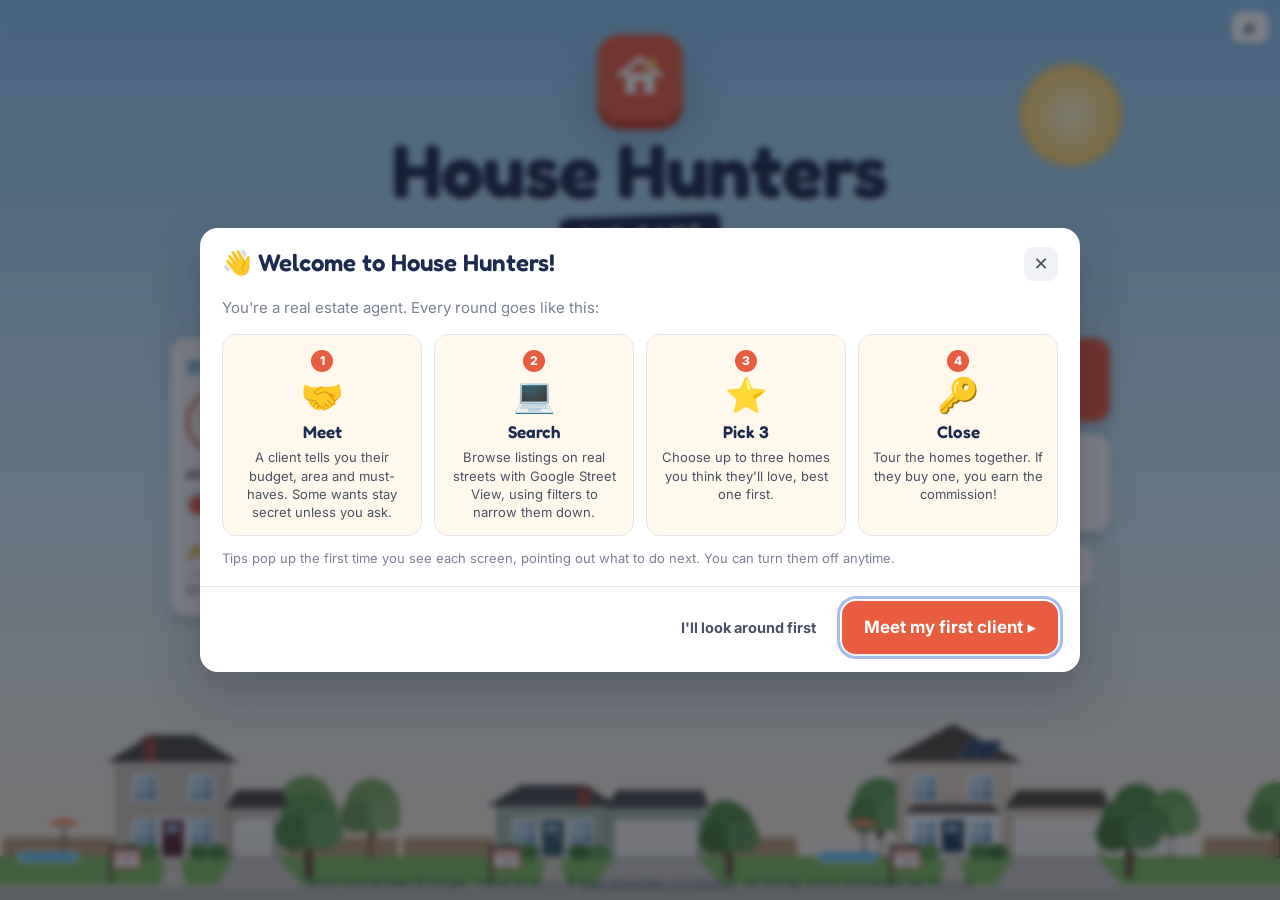
==== commit acb11480: "Add files via upload" ====
--- a/index.html
+++ b/index.html
@@ -1365,6 +1365,22 @@
 .share-box { background: #f4f5f9; border: 1.5px dashed var(--line); border-radius: 10px; padding: 10px 12px; font: 13px/1.5 var(--ui); white-space: pre-wrap; margin: 0 0 10px; color: var(--ink); }
 .daily-panel { border: 2px solid var(--gold); }
 .new-dot { display: inline-block; width: 8px; height: 8px; border-radius: 50%; background: var(--coral); margin-left: 6px; vertical-align: 2px; }
+
+/* ---------- multiplayer mode cards ---------- */
+.mode-cards { display: grid; grid-template-columns: 1fr 1fr; gap: 10px; }
+.mode-card { text-align: left; border: 2px solid var(--line); background: #fff; border-radius: 14px; padding: 12px 13px 10px; cursor: pointer; transition: border-color .15s, background .15s, box-shadow .15s; font: inherit; color: inherit; }
+.mode-card:hover:not(:disabled) { border-color: var(--coral); }
+.mode-card.on { border-color: var(--coral); background: var(--coral-l); box-shadow: 0 0 0 3px rgba(232, 93, 63, .15); }
+.mode-card:disabled { cursor: default; }
+.mode-card:disabled:not(.on) { opacity: .5; }
+.mode-card .mc-head { display: flex; align-items: center; gap: 8px; font-family: var(--display); font-size: 17px; color: var(--navy); }
+.mode-card .mc-icon { font-size: 22px; line-height: 1; }
+.mode-card .mc-check { margin-left: auto; background: var(--coral); color: #fff; width: 22px; height: 22px; border-radius: 50%; display: inline-flex; align-items: center; justify-content: center; font-size: 13px; font-family: var(--ui); }
+.mode-card ul { margin: 8px 0 0; padding-left: 18px; font-size: 13px; color: var(--ink-2); line-height: 1.4; }
+.mode-card li { margin: 2px 0; }
+@media (max-width: 700px) { .mode-cards { grid-template-columns: 1fr; } }
+.sync-tag { font-family: var(--ui); font-size: 11.5px; font-weight: 700; border-radius: 999px; padding: 2px 8px; margin-left: 6px; vertical-align: 2px; background: var(--teal-l); color: #1d6b5f; }
+.sync-tag.priv { background: #eef0f5; color: var(--ink-2); }
 
 </style>
 </head>
@@ -3863,8 +3879,8 @@
     { id: "streak", icon: "🔥", name: "Hot Streak", desc: "Close 3 deals in a row." },
     { id: "perfect", icon: "🎯", name: "Nailed It", desc: "Present the single best match on the market." },
     { id: "hard", icon: "🧗", name: "Tough Crowd", desc: "Close a deal on Hard." },
-    { id: "rival", icon: "🥇", name: "Top Dog", desc: "Win a Rival Agents game." },
-    { id: "team", icon: "🤝", name: "Team Player", desc: "Close a deal in Team Brokerage mode." },
+    { id: "rival", icon: "🥇", name: "Top Dog", desc: "Win a Rivals game." },
+    { id: "team", icon: "🤝", name: "Team Player", desc: "Close a deal in Work Together mode." },
     { id: "cities", icon: "🗺️", name: "Coast to Coast", desc: "Close a deal in all 8 cities." },
     { id: "trap", icon: "🪤", name: "Rookie Mistake", desc: "Present a home that's already under contract. Oops." },
   ];
@@ -3888,7 +3904,7 @@
     const players = multi ? G.lobby.players : [];
     return `<div class="hud">
       <div class="hud-logo">🏠 <span>House Hunters</span></div>
-      ${r ? `<div class="hud-round">Round <b>${r.num}</b> of ${r.total} · ${city ? esc(city.name + ", " + city.state) : ""} · ${HH.cap(r.diff)}${multi ? " · " + (r.gameMode === "coop" ? "Team Brokerage" : "Rival Agents") : ""}</div>` : ""}
+      ${r ? `<div class="hud-round">Round <b>${r.num}</b> of ${r.total} · ${city ? esc(city.name + ", " + city.state) : ""} · ${HH.cap(r.diff)}${multi ? " · " + UI.modeName(r.gameMode) : ""}</div>` : ""}
       <div class="spacer"></div>
       ${opts && opts.step ? UI.hudSteps(opts.step) : ""}
       <div class="spacer"></div>
@@ -4881,8 +4897,8 @@
         <p>Tour the homes with your client and watch their reactions. Then they choose one, or none. If they buy, you earn a <b>2.5% commission</b>, plus bonuses for speed and 5-star reviews.</p>
         <h3>Multiplayer 🎉</h3>
         <ul>
-          <li><b>Rival Agents:</b> everyone gets the same client and races to present the best homes. The client buys from whoever brings the best match; if two agents show the same house, the one who submitted first wins.</li>
-          <li><b>Team Brokerage:</b> co-op. Share one shortlist and one set of questions, and split the commission.</li>
+          <li><b>🤝 Work Together:</b> one team. Questions and answers are shared, house picks sync for everyone, and you split the commission.</li>
+          <li><b>🥊 Rivals:</b> everyone meets the same client, but your questions, answers and picks stay private. The client buys from whoever brings the best home; if two agents show the same house, the one who submitted first wins.</li>
           <li>Click <b>Host a Lobby</b> to get a 5-character code, then send it to friends so they can <b>Join</b>. Everyone needs this game open in their browser (see README for easy hosting).</li>
         </ul>
         <h3>Brief legend</h3>
@@ -4897,10 +4913,17 @@
   // Lobby
   // ==========================================================================
   UI.lobby = {};
-  const MODE_DESC = {
-    versus: "Everyone gets the same client and races to find the best homes. The client buys from whoever brings the best match (earliest submission wins ties).",
-    coop: "Work together! One shared shortlist of 3 homes, shared questions, and a shared commission.",
-  };
+  // the two multiplayer modes, shown as big cards so it's obvious what each one does
+  const MODES = [
+    ["coop", "🤝", "Work Together", ["Everyone shares the same questions and answers", "House picks sync across the whole team", "Present together and split the commission"]],
+    ["versus", "🥊", "Rivals", ["Your questions and answers stay private", "Your house picks stay private", "The client buys from whoever brings the best home"]],
+  ];
+  UI.modeName = (m) => (m === "coop" ? "Work Together" : "Rivals");
+  function modeCards(cur, host) {
+    return `<div class="opt"><label class="field">Game mode</label><div class="mode-cards">${MODES.map(([k, icon, name, pts]) => `<button type="button" class="mode-card ${cur === k ? "on" : ""}" data-mode="${k}" ${host ? "" : "disabled"} aria-pressed="${cur === k}">
+      <div class="mc-head"><span class="mc-icon">${icon}</span><b>${name}</b>${cur === k ? `<span class="mc-check">✓</span>` : ""}</div>
+      <ul>${pts.map((p) => `<li>${p}</li>`).join("")}</ul></button>`).join("")}</div></div>`;
+  }
   UI.lobby.render = function () {
     const g = G();
     const el = $("#screen-lobby");
@@ -4942,8 +4965,7 @@
     // settings
     const s = g.lobby.settings;
     const sEl = el.querySelector("[data-settings]");
-    sEl.innerHTML = `${segOpt("Mode", "gameMode", [["versus", "🥊 Rival Agents"], ["coop", "🤝 Team Brokerage"]], s.gameMode)}
-      <div class="muted small" style="margin-top:-6px">${MODE_DESC[s.gameMode]}</div>
+    sEl.innerHTML = `${modeCards(s.gameMode, host)}
       ${segOpt("Difficulty", "diff", [["easy", "Easy"], ["normal", "Normal"], ["hard", "Hard"]], s.diff)}
       <div class="opt"><label class="field">City</label><select class="select" data-k="city" ${host ? "" : "disabled"}>${cityOptions(s.city)}</select></div>
       ${segOpt("Rounds", "rounds", [[1, "1"], [3, "3"], [5, "5"], [8, "8"]], s.rounds)}
@@ -4951,6 +4973,7 @@
     if (host) {
       const st = Object.assign({}, s);
       bindSegs(sEl, st, (k, v) => g.updateSettings({ [k]: v }));
+      HH.$$("[data-mode]", sEl).forEach((b) => b.addEventListener("click", () => { if (s.gameMode === b.dataset.mode) return; HH.sfx("click"); g.updateSettings({ gameMode: b.dataset.mode }); }));
       sEl.querySelector("[data-k=city]").addEventListener("change", (e) => g.updateSettings({ city: e.target.value }));
     } else HH.$$("[data-seg]", sEl).forEach((x) => { x.classList.add("disabled"); x.style.opacity = ".75"; });
     // actions
@@ -5165,7 +5188,9 @@
     UI.meeting.stop();
     D.started = false;
     D.startTimer = setTimeout(beginOpening, UI.prefs.reducedMotion ? 100 : 1100);
-    if (multi) UI.toast(`New client! Everyone's meeting ${esc(c.shortName)}.`, "", "🔔");
+    if (multi) UI.toast(g.isCoop()
+      ? `New client! <b>🤝 Work Together:</b> your team shares every question and house pick.`
+      : `New client! <b>🥊 Rivals:</b> your questions and picks are private. Find a better home than everyone else!`, "", "🔔", 5000);
   };
 
   function renderBrief() {
@@ -5185,7 +5210,7 @@
     const coop = g.isCoop();
     $("#dlg-text").innerHTML = unlimited
       ? `<b>Ask anything you like</b>, or head to your computer when you're ready.`
-      : left > 0 ? `You can ask <b>${HH.plural(left, "more question")}</b>${coop ? " (shared with your team)" : ""}. Choose wisely!` : `<b>You're out of questions.</b> Time to find them a home!`;
+      : left > 0 ? `You can ask <b>${HH.plural(left, "more question")}</b>${coop ? " (shared with your team)" : g.mode !== "solo" ? " (private: rivals won't hear the answers)" : ""}. Choose wisely!` : `<b>You're out of questions.</b> Time to find them a home!`;
     $("#dlg-prog").textContent = "";
     panel.classList.remove("hidden");
     panel.closest(".dialog").classList.add("asking");
@@ -5828,7 +5853,8 @@
     } else {
       action = g.submitted ? `<button class="btn btn-block" disabled>✅ Picks submitted</button>` : `<button class="btn btn-primary btn-block btn-lg" data-present ${g.picks.length ? "" : "disabled"}>🚗 Present to client ▸</button>`;
     }
-    el.innerHTML = `<h4>⭐ ${coop ? "Team picks" : "Client picks"} <span class="muted small" style="font-family:var(--ui)">(${g.picks.length}/3)</span></h4><div class="slots">${slots}</div>${action}`;
+    const tag = coop ? `<span class="sync-tag" title="Every teammate sees and can change these picks">🔄 Synced with team</span>` : g.mode !== "solo" ? `<span class="sync-tag priv" title="Rivals can't see your picks">🔒 Private</span>` : "";
+    el.innerHTML = `<h4>⭐ ${coop ? "Team picks" : "Client picks"} <span class="muted small" style="font-family:var(--ui)">(${g.picks.length}/3)</span>${tag}</h4><div class="slots">${slots}</div>${action}`;
     HH.$$("[data-open-slot]", el).forEach((b) => b.addEventListener("click", () => openDetail(b.dataset.openSlot)));
     HH.$$("[data-up]", el).forEach((b) => b.addEventListener("click", () => g.movePick(b.dataset.up, -1)));
     HH.$$("[data-rm]", el).forEach((b) => b.addEventListener("click", () => g.togglePick(b.dataset.rm)));
